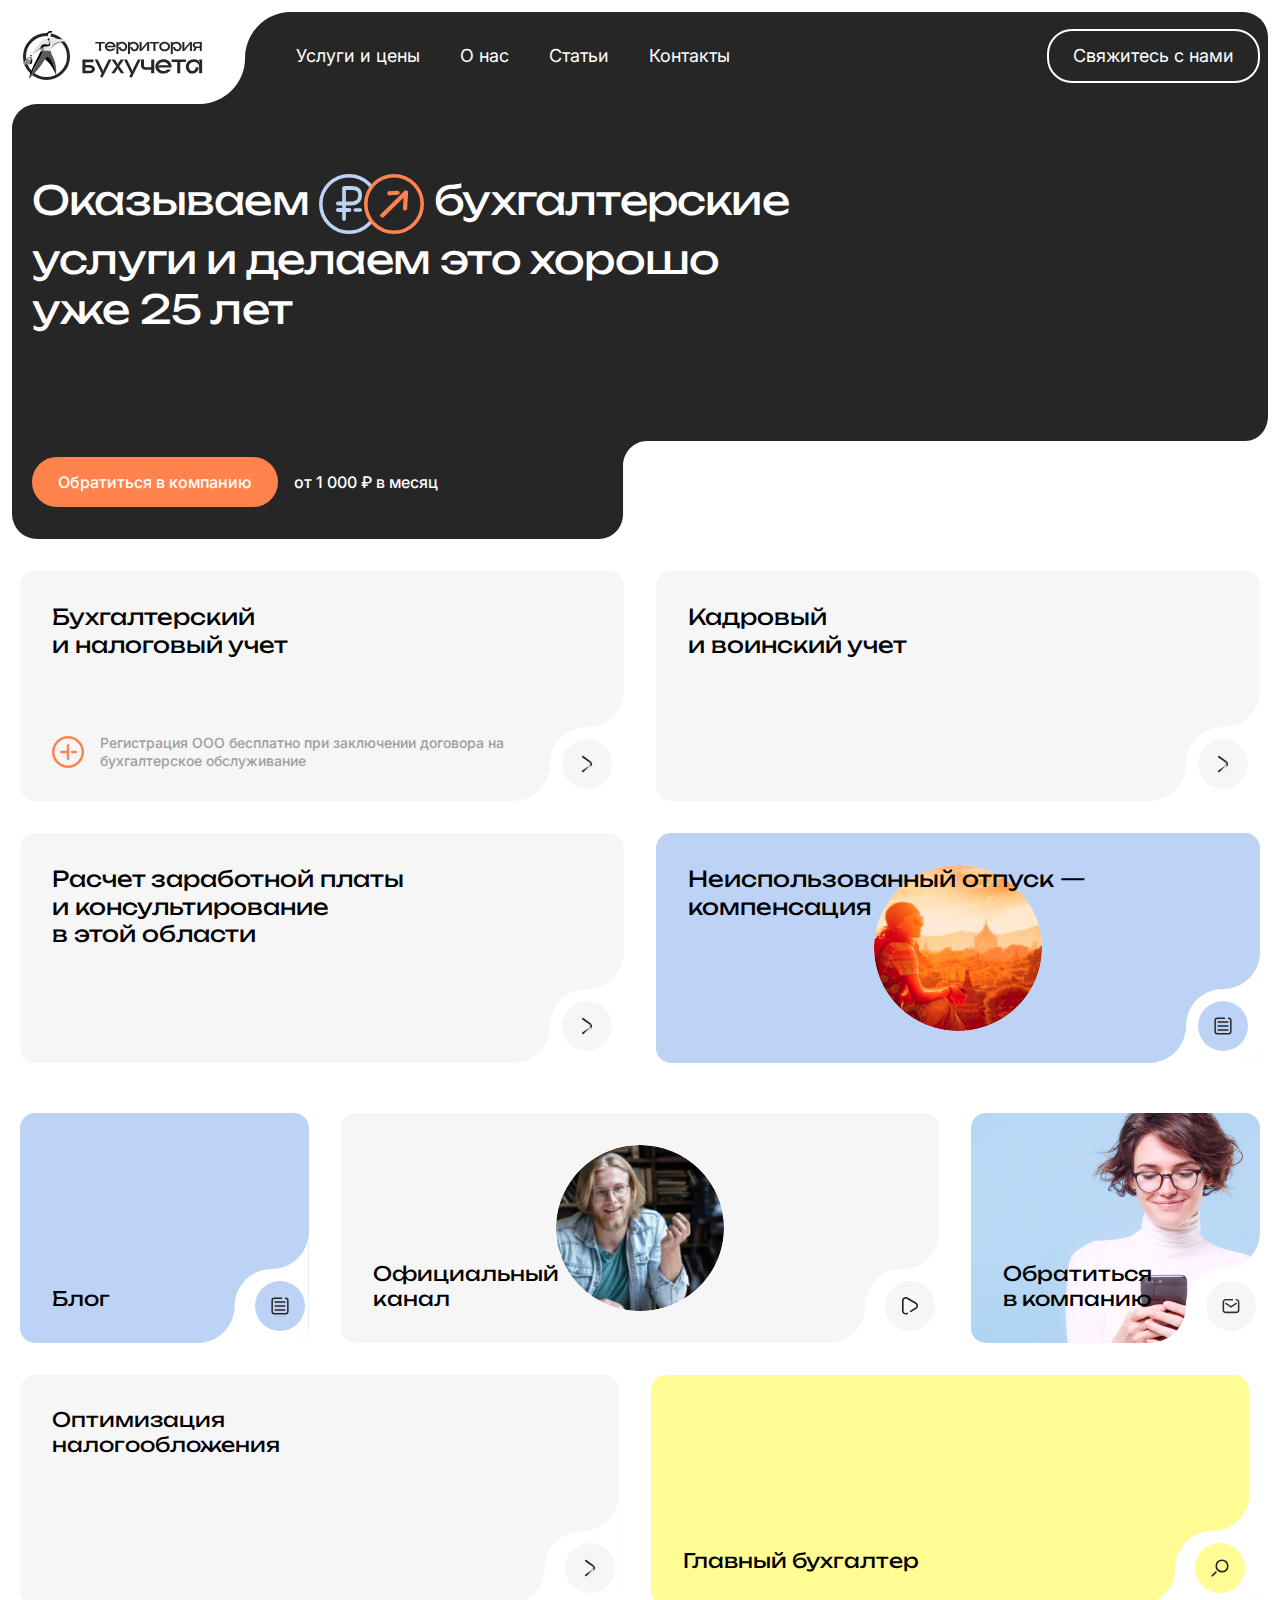
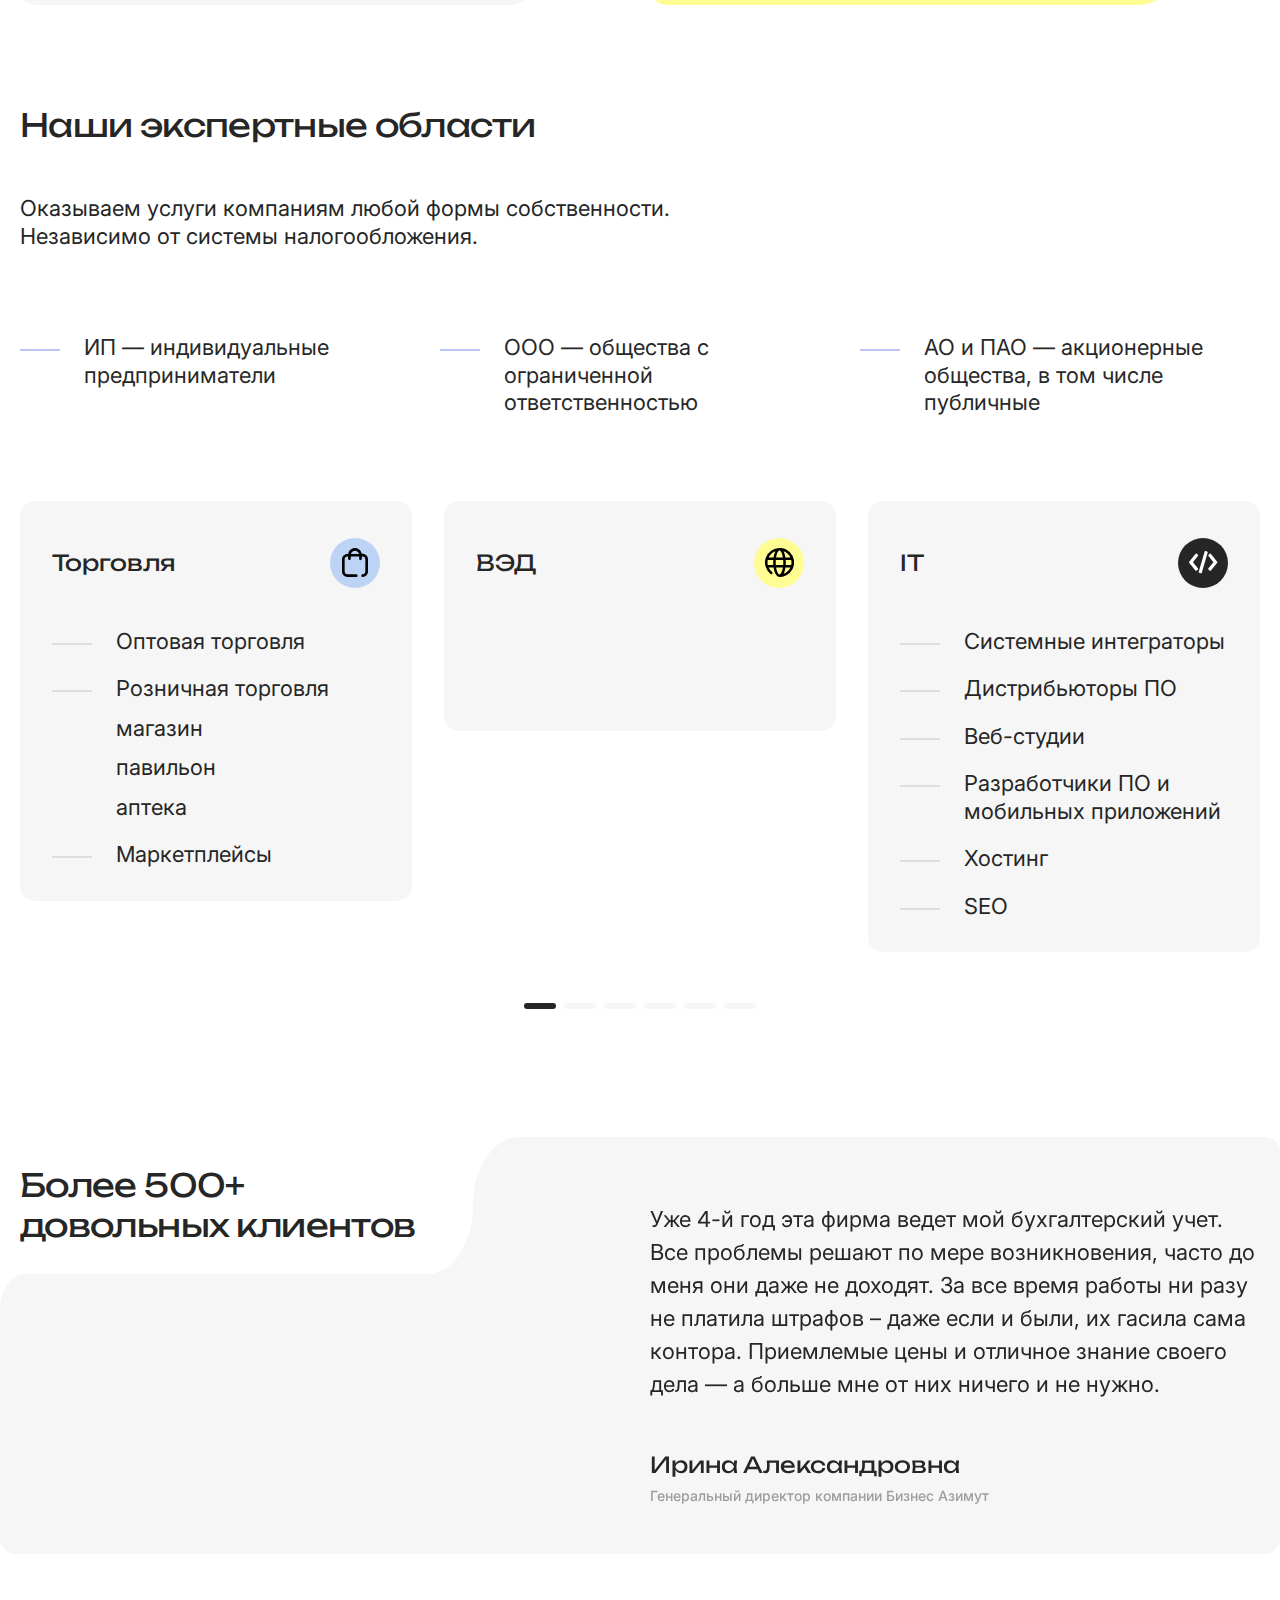
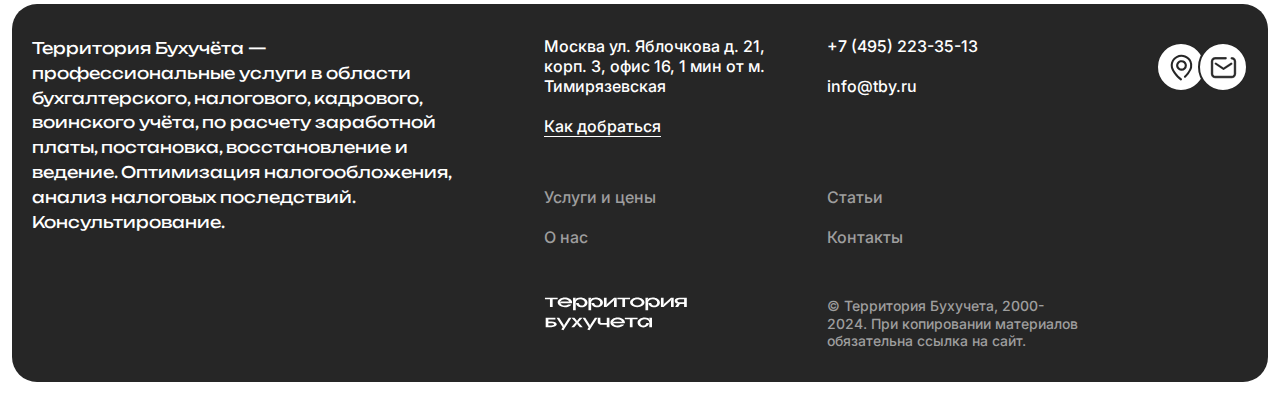
==== index.html @ a2b39e74 "upd: Update" ====
<!DOCTYPE html>
<html lang="ru">

<head>
	<meta charset="UTF-8">
	<meta http-equiv="X-UA-Compatible" content="IE=edge">
	<meta name="viewport" content="width=device-width, initial-scale=1.0">
	<title>Территория Бухучета - Главная</title>
	<meta property="og:title" content="Территория Бухучета - Главная">
	<meta property="og:description" content="Описание">
	<meta property="og:url" content="/">
	<meta property="og:site_name" content="Территория Бухучета - Главная">
	<!-- favicon -->
	<link rel="apple-touch-icon" sizes="180x180" href="img/favicon/apple-touch-icon.png">
	<link rel="icon" type="image/png" sizes="32x32" href="img/favicon/favicon-32x32.png">
	<link rel="icon" type="image/png" sizes="16x16" href="img/favicon/favicon-16x16.png">
	<link rel="manifest" href="img/favicon/site.webmanifest">
	<link rel="mask-icon" href="img/favicon/safari-pinned-tab.svg" color="#5bbad5">
	<meta name="msapplication-TileColor" content="#ffffff">
	<meta name="theme-color" content="#ffffff">
	<!-- styles -->
	<link rel="stylesheet" href="css/vendor.min.css">
	<link rel="stylesheet" href="css/app.min.css">
</head>

<body>
	<!-- wrapper -->
	<div class="wrapper">
		<!-- header -->
		<header class="header header--white" id="header">
			<div class="container">
				<div class="header__wrapper">
					<a href="index.html" class="header__logotype">
						<picture class="header__logotype-img">
							<source srcset="img/logotype.svg" media="(min-width: 1024px)">
							<img class="dark" src="img/logotype-text.svg" width="183" height="50" alt="Территория Бухучета">
							<img class="white" src="img/logotype-text-white.svg" width="183" height="50" alt="Территория Бухучета">
						</picture>
					</a>
					<nav class="nav header__nav">
						<ul class="nav__list">
							<li class="nav__item">
								<a href="#" class="nav__link">Услуги и цены</a>
							</li>
							<li class="nav__item">
								<a href="about.html" class="nav__link">О нас</a>
							</li>
							<li class="nav__item">
								<a href="#" class="nav__link">Статьи</a>
							</li>
							<li class="nav__item">
								<a href="#" class="nav__link">Контакты</a>
							</li>
						</ul>
					</nav>
					<a href="#" class="header__btn btn btn--md btn--dark-border">Свяжитесь с нами</a>
					<div class="c-icons c-icons--white header__icons">
						<ul class="c-icons__list">
							<li class="c-icons__item">
								<a href="#" class="c-icons__link">
									<svg class="c-icons__icon">
										<use xlink:href="img/sprite.svg#icon-pin"></use>
									</svg>
								</a>
							</li>
							<li class="c-icons__item">
								<a href="#" class="c-icons__link">
									<svg class="c-icons__icon">
										<use xlink:href="img/sprite.svg#icon-email"></use>
									</svg>
								</a>
							</li>
						</ul>
					</div>
				</div>
			</div>
		</header>
		<!-- end of header -->
		<!-- content -->
		<div class="wrapper__content">
			<!-- main -->
			<section class="main" id="main">
				<div class="main__wrap">
					<div class="container">
						<div class="main__body">
							<h1 class="main__heading">Оказываем <div class="c-text-icons"><img class="c-text-icons__icon" src="img/icon-rub.svg" alt="Icon"><img class="c-text-icons__icon" src="img/icon-arrow-right-top.svg" alt="Icon"></div> бухгалтерские услуги и делаем это хорошо уже 25&nbsp;лет</h1>
							<div class="main__bottom">
								<a href="#" class="main__btn btn">Обратиться в компанию</a>
								<span class="main__help">от 1 000 ₽ в месяц</span>
							</div>
						</div>
						<div class="main__before"></div>
						<div class="main__after"></div>
					</div>
				</div>
			</section>
			<!-- end of main -->
			<!-- services -->
			<div class="services" id="services">
				<div class="container">
					<div class="services__wrapper">
						<a href="#" class="services-card services__item">
							<div class="services-card__wrap">
								<div class="services-card__block">
									<span class="services-card__title">Бухгалтерский <br>и налоговый учет</span>
								</div>
								<div class="services-card__block">
									<div class="services-card__info">
										<svg>
											<use xlink:href="img/sprite.svg#icon-plus"></use>
										</svg>
										<span>Регистрация ООО бесплатно при заключении договора на бухгалтерское обслуживание</span>
									</div>
								</div>
								<div class="services-card__icon">
									<svg>
										<use xlink:href="img/sprite.svg#icon-arrow-more"></use>
									</svg>
								</div>
							</div>
						</a>
						<a href="#" class="services-card services__item">
							<div class="services-card__wrap">
								<div class="services-card__block">
									<span class="services-card__title">Кадровый <br>и воинский учет</span>
								</div>
								<div class="services-card__block"></div>
								<div class="services-card__icon">
									<svg>
										<use xlink:href="img/sprite.svg#icon-arrow-more"></use>
									</svg>
								</div>
							</div>
						</a>
						<a href="#" class="services-card services__item">
							<div class="services-card__wrap">
								<div class="services-card__block">
									<span class="services-card__title">Расчет заработной платы <br>и консультирование <br>в этой области</span>
								</div>
								<div class="services-card__block"></div>
								<div class="services-card__icon">
									<svg>
										<use xlink:href="img/sprite.svg#icon-arrow-more"></use>
									</svg>
								</div>
							</div>
						</a>
						<a href="#" class="services-card services-card--blue services__item">
							<div class="services-card__wrap">
								<div class="services-card__block">
									<span class="services-card__title">Неиспользованный отпуск — <br>компенсация</span>
								</div>
								<div class="services-card__block"></div>
								<picture class="services-card__img">
									<img src="img/services-01.jpg" alt="Image">
								</picture>
								<div class="services-card__icon">
									<svg>
										<use xlink:href="img/sprite.svg#icon-blog"></use>
									</svg>
								</div>
							</div>
						</a>
					</div>
				</div>
			</div>
			<!-- end of services -->
			<!-- information -->
			<div class="information" id="information">
				<div class="container">
					<div class="information__wrapper">
						<a href="#" class="information-card information-card--bottom information-card--blue information__item">
							<div class="information-card__wrap">
								<span class="information-card__title">Блог</span>
							</div>
							<div class="information-card__icon">
								<svg>
									<use xlink:href="img/sprite.svg#icon-blog"></use>
								</svg>
							</div>
						</a>
						<a href="#" class="information-card information-card--bottom information__item">
							<div class="information-card__wrap">
								<span class="information-card__title">Официальный <br>канал</span>
								<picture class="information-card__img">
									<img src="img/information-01.jpg" alt="Image">
								</picture>
							</div>
							<div class="information-card__icon">
								<svg>
									<use xlink:href="img/sprite.svg#icon-play"></use>
								</svg>
							</div>
						</a>
						<a href="#" class="information-card information-card--bottom information__item">
							<div class="information-card__wrap">
								<span class="information-card__title">Обратиться <br>в компанию</span>
								<picture class="information-card__bg">
									<img src="img/information-bg-01.jpg" alt="Image">
								</picture>
							</div>
							<div class="information-card__icon">
								<svg>
									<use xlink:href="img/sprite.svg#icon-email"></use>
								</svg>
							</div>
						</a>
						<a href="#" class="information-card information__item">
							<div class="information-card__wrap">
								<span class="information-card__title">Оптимизация <br>налогообложения</span>
							</div>
							<div class="information-card__icon">
								<svg>
									<use xlink:href="img/sprite.svg#icon-arrow-more"></use>
								</svg>
							</div>
						</a>
						<a href="#" class="information-card information-card--bottom information-card--yellow information__item">
							<div class="information-card__wrap">
								<span class="information-card__title">Главный бухгалтер</span>
							</div>
							<div class="information-card__icon">
								<svg>
									<use xlink:href="img/sprite.svg#icon-search"></use>
								</svg>
							</div>
						</a>
					</div>
				</div>
			</div>
			<!-- end of information -->
			<!-- expert areas -->
			<section class="expert-areas" id="expert-areas">
				<div class="container">
					<div class="expert-areas__top">
						<h2 class="expert-areas__heading">Наши экспертные области</h2>
						<p class="expert-areas__description">Оказываем услуги компаниям любой формы собственности. Независимо от системы налогообложения.</p>
					</div>
					<div class="expert-areas__wrapper">
						<article class="expert-areas__item">
							<p class="expert-areas__value">ИП — индивидуальные предприниматели</p>
						</article>
						<article class="expert-areas__item">
							<p class="expert-areas__value">ООО — общества с ограниченной ответственностью</p>
						</article>
						<article class="expert-areas__item">
							<p class="expert-areas__value">АО и ПАО — акционерные общества, в том числе публичные</p>
						</article>
					</div>
					<div class="expert-areas__slider">
						<div class="swiper">
							<div class="swiper-wrapper">
								<div class="swiper-slide">
									<article class="expert-areas-card expert-areas__slide">
										<div class="expert-areas-card__top">
											<h3 class="expert-areas-card__title">Торговля</h3>
											<picture class="expert-areas-card__icon" style="background: #BDD3F5;">
												<img src="img/expert-areas-01.svg" alt="Icon">
											</picture>
										</div>
										<ul class="expert-areas-card__list">
											<li class="expert-areas-card__list-item">Оптовая торговля</li>
											<li class="expert-areas-card__list-item">
												<p>Розничная торговля</p>
												<ul class="expert-areas-card__sublist">
													<li class="expert-areas-card__sublist-item">магазин</li>
													<li class="expert-areas-card__sublist-item">павильон</li>
													<li class="expert-areas-card__sublist-item">аптека</li>
												</ul>
											</li>
											<li class="expert-areas-card__list-item">Маркетплейсы</li>
										</ul>
									</article>
								</div>
								<div class="swiper-slide">
									<article class="expert-areas-card expert-areas__slide">
										<div class="expert-areas-card__top">
											<h3 class="expert-areas-card__title">ВЭД</h3>
											<picture class="expert-areas-card__icon" style="background: #FEFC93;">
												<img src="img/expert-areas-02.svg" alt="Icon">
											</picture>
										</div>
									</article>
								</div>
								<div class="swiper-slide">
									<article class="expert-areas-card expert-areas__slide">
										<div class="expert-areas-card__top">
											<h3 class="expert-areas-card__title">IT</h3>
											<picture class="expert-areas-card__icon" style="background: #262626;">
												<img src="img/expert-areas-03.svg" alt="Icon">
											</picture>
										</div>
										<ul class="expert-areas-card__list">
											<li class="expert-areas-card__list-item">Системные интеграторы</li>
											<li class="expert-areas-card__list-item">Дистрибьюторы ПО</li>
											<li class="expert-areas-card__list-item">Веб-студии</li>
											<li class="expert-areas-card__list-item">Разработчики ПО и мобильных приложений</li>
											<li class="expert-areas-card__list-item">Хостинг</li>
											<li class="expert-areas-card__list-item">SEO</li>
										</ul>
									</article>
								</div>
								<div class="swiper-slide">
									<article class="expert-areas-card expert-areas__slide">
										<div class="expert-areas-card__top">
											<h3 class="expert-areas-card__title">Торговля</h3>
											<picture class="expert-areas-card__icon" style="background: #BDD3F5;">
												<img src="img/expert-areas-01.svg" alt="Icon">
											</picture>
										</div>
										<ul class="expert-areas-card__list">
											<li class="expert-areas-card__list-item">Оптовая торговля</li>
											<li class="expert-areas-card__list-item">
												<p>Розничная торговля</p>
												<ul class="expert-areas-card__sublist">
													<li class="expert-areas-card__sublist-item">магазин</li>
													<li class="expert-areas-card__sublist-item">павильон</li>
													<li class="expert-areas-card__sublist-item">аптека</li>
												</ul>
											</li>
											<li class="expert-areas-card__list-item">Маркетплейсы</li>
										</ul>
									</article>
								</div>
								<div class="swiper-slide">
									<article class="expert-areas-card expert-areas__slide">
										<div class="expert-areas-card__top">
											<h3 class="expert-areas-card__title">ВЭД</h3>
											<picture class="expert-areas-card__icon" style="background: #FEFC93;">
												<img src="img/expert-areas-02.svg" alt="Icon">
											</picture>
										</div>
									</article>
								</div>
								<div class="swiper-slide">
									<article class="expert-areas-card expert-areas__slide">
										<div class="expert-areas-card__top">
											<h3 class="expert-areas-card__title">IT</h3>
											<picture class="expert-areas-card__icon" style="background: #262626;">
												<img src="img/expert-areas-03.svg" alt="Icon">
											</picture>
										</div>
										<ul class="expert-areas-card__list">
											<li class="expert-areas-card__list-item">Системные интеграторы</li>
											<li class="expert-areas-card__list-item">Дистрибьюторы ПО</li>
											<li class="expert-areas-card__list-item">Веб-студии</li>
											<li class="expert-areas-card__list-item">Разработчики ПО и мобильных приложений</li>
											<li class="expert-areas-card__list-item">Хостинг</li>
											<li class="expert-areas-card__list-item">SEO</li>
										</ul>
									</article>
								</div>
							</div>
							<div class="swiper-pagination"></div>
						</div>
					</div>
				</div>
			</section>
			<!-- end of expert areas -->
			<!-- reviews -->
			<section class="reviews" id="reviews">
				<div class="container">
					<div class="reviews__wrap">
						<div class="reviews__left">
							<h2 class="reviews__heading">Более 500+ <br>довольных клиентов</h2>
						</div>
						<div class="reviews__right">
							<div class="reviews__slider">
								<div class="swiper">
									<div class="swiper-wrapper">
										<div class="swiper-slide">
											<div class="reviews-card reviews__slide">
												<p class="reviews-card__description">Уже 4-й год эта фирма ведет мой бухгалтерский учет. Все проблемы решают по мере возникновения, часто до меня они даже не доходят. За все время работы ни разу не платила штрафов – даже если и были, их гасила сама контора. Приемлемые цены и отличное знание своего дела — а больше мне от них ничего и не нужно. </p>
												<div class="reviews-card__bottom">
													<h3 class="reviews-card__title">Ирина Александровна</h3>
													<span class="reviews-card__help">Генеральный директор компании Бизнес Азимут</span>
												</div>
											</div>
										</div>
									</div>
								</div>
							</div>
						</div>
					</div>
					<div class="reviews__before"></div>
				</div>
			</section>
			<!-- end of reviews -->
		</div>
		<!-- end of content -->
		<!-- footer -->
		<footer class="footer " id="footer">
			<div class="container">
				<div class="footer__wrapper">
					<div class="footer__left">
						<h3 class="footer__title">Территория Бухучëта —профессиональные услуги в области бухгалтерского, налогового, кадрового, воинского учëта, по расчету заработной платы, постановка, восстановление и ведение. Оптимизация налогообложения, анализ налоговых последствий. Консультирование.</h3>
					</div>
					<div class="footer__right">
						<div class="footer__inner">
							<div class="footer__block">
								<address class="footer__address">Москва ул. Яблочкова д. 21, корп. 3, офис 16, 1 мин от м. Тимирязевская</address>
								<a href="#" class="footer__link footer__link--underline">Как добраться</a>
							</div>
							<div class="footer__block">
								<a href="tel:+74952233513" class="footer__link">+7 (495) 223-35-13</a>
								<a href="mailto:info@tby.ru" class="footer__link">info@tby.ru</a>
							</div>
							<div class="footer__block">
								<div class="c-icons footer__icons">
									<ul class="c-icons__list">
										<li class="c-icons__item">
											<a href="#" class="c-icons__link">
												<svg class="c-icons__icon">
													<use xlink:href="img/sprite.svg#icon-pin"></use>
												</svg>
											</a>
										</li>
										<li class="c-icons__item">
											<a href="#" class="c-icons__link">
												<svg class="c-icons__icon">
													<use xlink:href="img/sprite.svg#icon-email"></use>
												</svg>
											</a>
										</li>
									</ul>
								</div>
							</div>
						</div>
						<div class="footer__inner footer__inner--nowrap">
							<div class="footer__block">
								<ul class="footer__list">
									<li class="footer__list-item">
										<a href="#" class="footer__list-link">Услуги и цены</a>
									</li>
									<li class="footer__list-item">
										<a href="#" class="footer__list-link">О нас</a>
									</li>
								</ul>
							</div>
							<div class="footer__block">
								<ul class="footer__list">
									<li class="footer__list-item">
										<a href="#" class="footer__list-link">Статьи</a>
									</li>
									<li class="footer__list-item">
										<a href="#" class="footer__list-link">Контакты</a>
									</li>
								</ul>
							</div>
						</div>
						<div class="footer__inner">
							<div class="footer__block">
								<a href="index.html" class="footer__logotyp">
									<img src="img/logotype-text-white.svg" width="143" height="34" alt="Территория Бухучëта">
								</a>
							</div>
							<div class="footer__block">
								<p class="footer__copyright">© Территория Бухучета, 2000-2024. При копировании материалов обязательна ссылка на сайт.</p>
							</div>
						</div>
					</div>
				</div>
			</div>
		</footer>
		<!-- end of footer -->
	</div>
	<!-- end of wrapper -->
	<!-- decor -->
	<svg class="svg-clipped">
		<clipPath id="main-before-left" clipPathUnits="objectBoundingBox">
			<path d="M0,0 H1 V0.786 C0.998,0.786,0.996,0.786,0.994,0.786 H0.154 C0.069,0.786,0,0.882,0,1 V0" fill="white" />
		</clipPath>
		<clipPath id="main-before-right" clipPathUnits="objectBoundingBox">
			<path d="M0,0 H1 C0.721,0,0.495,0.224,0.495,0.5 C0.495,0.773,0.274,0.994,0,1 V0" fill="white" />
		</clipPath>
		<clipPath id="main-after-left" clipPathUnits="objectBoundingBox">
			<path d="M1,1 H0 C0.266,1,0.481,0.886,0.481,0.745 V0.255 C0.481,0.114,0.696,0,0.962,0 H1 V1" fill="white" />
		</clipPath>
		<clipPath id="main-after-right" clipPathUnits="objectBoundingBox">
			<path d="M1,1 H0 V0.203 H0.964 C0.984,0.203,1,0.112,1,0 V1" fill="white" />
		</clipPath>
		<clipPath id="services-card" clipPathUnits="objectBoundingBox">
			<path d="M0,1 V1 H1 V0 H1 C0.995,0.182,0.846,0.327,0.664,0.327 C0.478,0.327,0.327,0.478,0.327,0.664 C0.327,0.846,0.182,0.995,0,1" fill="white" />
		</clipPath>
		<clipPath id="information-card" clipPathUnits="objectBoundingBox">
			<path d="M0,1 C0.182,0.995,0.327,0.846,0.327,0.664 C0.327,0.478,0.478,0.327,0.664,0.327 C0.846,0.327,0.995,0.182,1,0 H1 V1 H0 V1" fill="white" />
		</clipPath>
		<clipPath id="content-author-before" clipPathUnits="objectBoundingBox">
			<path d="M0,1 C0.265,1,0.479,0.776,0.479,0.5 C0.479,0.224,0.694,0,0.958,0 H1 V1 H0" fill="white" />
		</clipPath>
		<clipPath id="content-author-after" clipPathUnits="objectBoundingBox">
			<path d="M0,0.352 V1 H1 V0 C1,0.194,0.859,0.352,0.686,0.352 H0" fill="white" />
		</clipPath>
		<clipPath id="reviews-before" clipPathUnits="objectBoundingBox">
			<path d="M1,0 H0 V1 C0,0.942,0.013,0.895,0.028,0.895 H0.813 C0.865,0.895,0.907,0.739,0.907,0.545 V0.35 C0.907,0.159,0.949,0.004,1,0 V0" fill="white" />
		</clipPath>
	</svg>
	<!-- end of decor -->
	<!-- scripts -->
	<script src="js/vendor.min.js"></script>
	<script src="js/app.min.js"></script>
</body>

</html>
---- css/app.min.css ----
body{position:relative;overflow-x:hidden;font-family:"Inter",sans-serif;font-size:16px;line-height:1.25;color:#262626}ul,ol,li{display:block;padding:0;margin:0;list-style:none}h1,h2,h3,h4,h5,h6{margin:0;font-family:"Unbounded",sans-serif;font-weight:normal;line-height:1.25}p{margin:0}a{display:inline-block;color:#000;text-decoration:none;-webkit-transition:all .25s ease-in-out;transition:all .25s ease-in-out}a:hover{text-decoration:none;color:#000}a:active{color:#000}input[type=number]{-moz-appearance:textfield}input[type=number]::-webkit-outer-spin-button,input[type=number]::-webkit-inner-spin-button{display:none;-webkit-appearance:none;appearance:none;margin:0}picture{display:block}img{max-width:100%}svg{-webkit-transition:all .25s ease-in-out;transition:all .25s ease-in-out}.container{margin:0 auto;padding:0 20px;max-width:1380px;width:100%}@media screen and (max-width: 767px){.container{padding:0 12px}}.btn{display:block;padding:15px 24px;width:-webkit-fit-content;width:-moz-fit-content;width:fit-content;font-size:16px;font-weight:500;line-height:1;text-align:center;color:#fff;background:#ff834d;border:2px solid #ff834d;border-radius:25px;-webkit-transition:all .25s ease-in-out;transition:all .25s ease-in-out}.btn:focus{outline:none}.btn:hover{color:#fff}.btn--md{padding:16px 24px;font-size:18px;font-weight:normal}.btn--dark{color:#fff;background:#262626;border-color:#262626}.btn--dark-border{color:#262626;background:rgba(0,0,0,0);border-color:#262626}.btn--dark-border:hover{color:#262626}@media screen and (hover: hover){.btn--dark-border:hover{color:#fff;border-color:#fff}}@media screen and (max-width: 767px){.btn{padding:7.5px 16px;font-size:14px;font-weight:normal}}.c-icons--white .c-icons__link{background:#262626;border-color:#fff}.c-icons--white .c-icons__icon{color:#fff}.c-icons--blue .c-icons__link{background:#bdd3f5}.c-icons__list{display:-webkit-box;display:-ms-flexbox;display:flex}.c-icons__item+.c-icons__item{margin-left:-8px}.c-icons__link{display:-webkit-box;display:-ms-flexbox;display:flex;-webkit-box-align:center;-ms-flex-align:center;align-items:center;-webkit-box-pack:center;-ms-flex-pack:center;justify-content:center;min-width:50px;width:50px;height:50px;background:#fff;border:2px solid #262626;border-radius:50%}.c-icons__icon{min-width:27px;width:27px;height:27px;color:#262626}.c-text-icons{display:-webkit-inline-box;display:-ms-inline-flexbox;display:inline-flex;vertical-align:middle}.c-text-icons__icon+.c-text-icons__icon{margin-left:-15px}@media screen and (max-width: 767px){.c-text-icons__icon+.c-text-icons__icon{margin-left:-4px}}.c-text-icons__icon{display:block;overflow:hidden;min-width:60px;width:60px;height:60px}.c-text-icons__icon img{display:block;width:100%;height:100%;-o-object-fit:cover;object-fit:cover}@media screen and (max-width: 767px){.c-text-icons__icon{min-width:30px;width:30px;height:30px}}.header{position:absolute;top:29px;right:0;left:0;z-index:200;display:block}.header--white .header__logotype .dark{display:none}.header--white .header__logotype .white{display:block}.header--white .header__btn{color:#fff;border-color:#fff}.header--white .header__btn:hover{color:#fff}.header--white .nav__link{color:#fff}.header--white .nav__link:hover{color:#fff}@media screen and (hover: hover){.header--white .nav__link:hover{color:#ff834d}}@media screen and (max-width: 1023px){.header{top:24px}}.header__wrapper{position:relative;z-index:1;display:-webkit-box;display:-ms-flexbox;display:flex;-webkit-box-align:center;-ms-flex-align:center;align-items:center;-webkit-box-pack:justify;-ms-flex-pack:justify;justify-content:space-between}@media screen and (max-width: 1023px){.header__wrapper{padding:0 12px}}.header__logotype{display:block;margin-right:30px;overflow:hidden;min-width:183px;width:183px;height:50px}.header__logotype picture{display:block;width:100%;height:100%}.header__logotype img{display:block;width:100%;height:100%;-o-object-fit:contain;object-fit:contain;-o-object-position:left center;object-position:left center}@media screen and (min-width: 1024px)and (max-width: 1199px){.header__logotype{min-width:163px;width:163px;height:54px}}@media screen and (max-width: 1023px){.header__logotype{min-width:143px;width:143px;height:34px}.header__logotype .white{display:none}}.header__nav{margin-right:auto;padding-left:63px}@media screen and (min-width: 1024px)and (max-width: 1199px){.header__nav{padding-left:33px}}@media screen and (max-width: 1023px){.header__nav{display:none}}.header__btn{margin-left:12px}@media screen and (max-width: 1023px){.header__btn{display:none}}@media screen and (min-width: 1024px){.header__icons{display:none}}.nav__list{display:-webkit-box;display:-ms-flexbox;display:flex;-webkit-box-align:center;-ms-flex-align:center;align-items:center;width:-webkit-fit-content;width:-moz-fit-content;width:fit-content}.nav__item+.nav__item{margin-left:40px}.nav__link{display:block;width:-webkit-fit-content;width:-moz-fit-content;width:fit-content;font-size:18px;font-weight:normal}@media screen and (hover: hover){.nav__link:hover{color:#fff}}.footer{position:relative;z-index:1;margin:50px 12px 12px;padding:32px 0;color:#fff}.footer::before{content:"";position:absolute;top:0;right:0;bottom:0;left:0;z-index:-1;display:block;width:100%;height:100%;background:#262626;border-radius:25px}.footer--indent-lg{margin-top:100px}@media screen and (max-width: 1023px){.footer::before{border-radius:15px}}@media screen and (min-width: 768px)and (max-width: 1023px){.footer{padding:20px 0}}@media screen and (max-width: 767px){.footer{margin-top:12px;padding:12px 0}.footer--indent-lg{margin-top:24px}}.footer__wrapper{display:-webkit-box;display:-ms-flexbox;display:flex;-webkit-box-pack:justify;-ms-flex-pack:justify;justify-content:space-between}.footer__left{max-width:424px;width:100%}@media screen and (min-width: 1024px)and (max-width: 1199px){.footer__left{max-width:364px}}@media screen and (max-width: 1023px){.footer__left{display:none}}.footer__right{display:-webkit-box;display:-ms-flexbox;display:flex;-webkit-box-orient:vertical;-webkit-box-direction:normal;-ms-flex-direction:column;flex-direction:column;-webkit-box-pack:justify;-ms-flex-pack:justify;justify-content:space-between;padding-left:88px;max-width:calc(100% - 424px);width:100%}@media screen and (min-width: 1024px)and (max-width: 1199px){.footer__right{padding-left:40px;max-width:calc(100% - 364px)}}@media screen and (max-width: 1023px){.footer__right{padding:0;max-width:none}}.footer__title{font-family:"Unbounded",sans-serif;font-size:16px;font-weight:normal;line-height:1.55}.footer__inner{display:-webkit-box;display:-ms-flexbox;display:flex}@media screen and (max-width: 1023px){.footer__inner:not(.footer__inner--nowrap){-webkit-box-orient:vertical;-webkit-box-direction:normal;-ms-flex-direction:column;flex-direction:column}.footer__inner:not(.footer__inner--nowrap) .footer__block{width:100%}.footer__inner:not(.footer__inner--nowrap) .footer__block:nth-child(n+2){margin-top:24px}.footer__inner--nowrap .footer__block{width:calc(50% - 10px)}.footer__inner--nowrap .footer__block:nth-child(2n){margin-left:20px}.footer__inner--nowrap .footer__block:nth-child(n+3){margin-top:12px}}.footer__inner+.footer__inner{margin-top:50px}@media screen and (max-width: 1023px){.footer__inner+.footer__inner{margin-top:24px}.footer__inner+.footer__inner:last-child{margin-top:34px}}@media screen and (min-width: 1400px){.footer__block:first-child{max-width:352px;width:100%}.footer__block:nth-child(2){margin-left:51px;max-width:266px;width:100%}.footer__block:nth-child(2)+.footer__block:last-child{margin-left:auto}}@media screen and (min-width: 1200px)and (max-width: 1399px){.footer__block:first-child{max-width:252px;width:100%}.footer__block:nth-child(2){margin-left:31px;max-width:252px;width:100%}.footer__block:nth-child(2)+.footer__block:last-child{margin-left:auto}}@media screen and (min-width: 1024px)and (max-width: 1199px){.footer__block:first-child{max-width:212px;width:100%}.footer__block:nth-child(2){margin-left:21px;max-width:212px;width:100%}.footer__block:nth-child(2)+.footer__block:last-child{margin-left:auto}}@media screen and (max-width: 1023px){.footer__block:nth-child(2)+.footer__block:last-child{display:none}}.footer__logotype{display:block;overflow:hidden;min-width:143px;width:143px;height:34px}.footer__logotype img{display:block;width:100%;height:100%;-o-object-fit:contain;object-fit:contain}.footer__address{display:block;margin:0;width:-webkit-fit-content;width:-moz-fit-content;width:fit-content;font-size:16px;font-weight:500;color:#fff}@media screen and (max-width: 767px){.footer__address{font-size:12px}}.footer__address+.footer__link,.footer__link+.footer__link{margin-top:20px}@media screen and (max-width: 1023px){.footer__address+.footer__link,.footer__link+.footer__link{margin-top:12px}}.footer__link{display:block;width:-webkit-fit-content;width:-moz-fit-content;width:fit-content;font-size:16px;font-weight:500;color:#fff}.footer__link:hover{color:#fff}.footer__link--underline{border-bottom:1px solid #fff}@media screen and (hover: hover){.footer__link:hover{color:#ff834d;border-color:#ff834d}}@media screen and (max-width: 767px){.footer__link{font-size:12px}}.footer__icons{margin-top:6px}.footer__list-item+.footer__list-item{margin-top:20px}@media screen and (max-width: 767px){.footer__list-item+.footer__list-item{margin-top:12px}}.footer__list-link{display:block;width:-webkit-fit-content;width:-moz-fit-content;width:fit-content;font-size:16px;font-weight:500;color:#9e9e9e}.footer__list-link:hover{color:#9e9e9e}@media screen and (hover: hover){.footer__list-link:hover{color:#ff834d}}@media screen and (max-width: 767px){.footer__list-link{font-size:12px}}.footer__copyright{display:block;width:-webkit-fit-content;width:-moz-fit-content;width:fit-content;font-size:14px;font-weight:500;color:#9e9e9e}@media screen and (max-width: 767px){.footer__copyright{max-width:266px;font-size:12px}}.scroll-disabled{overflow:hidden}.wrapper{display:-webkit-box;display:-ms-flexbox;display:flex;-webkit-box-orient:vertical;-webkit-box-direction:normal;-ms-flex-direction:column;flex-direction:column;min-height:100vh}.wrapper__content{-webkit-box-flex:1;-ms-flex:1 1 100%;flex:1 1 100%}.section-inner{margin-top:25px;padding-top:25px}@media screen and (max-width: 767px){.section-inner{margin-top:12px;padding-top:12px}}@media screen and (min-width: 768px){.section-inner__content>*:not(.wide){padding:0 32px;max-width:947px}}@media screen and (max-width: 767px){.section-inner__content{padding:0 12px}}.content{font-size:22px;font-weight:normal;line-height:1.6}@media screen and (max-width: 767px){.content{font-size:16px}}.content>*:not(:last-child){margin-bottom:50px}@media screen and (max-width: 767px){.content>*:not(:last-child){margin-bottom:24px}}.content h1:not([class]),.content h2:not([class]),.content h3:not([class]),.content h4:not([class]),.content h5:not([class]),.content h6:not([class]){font-family:"Unbounded",sans-serif;font-weight:normal}.content h1:not([class]){font-size:40px;line-height:1.375}@media screen and (max-width: 767px){.content h1:not([class]){font-size:20px;letter-spacing:-0.02em}}.content h2:not([class]){font-size:32px;line-height:1.5625;letter-spacing:-0.02em}@media screen and (max-width: 767px){.content h2:not([class]){font-size:19px;line-height:1.3157894737}}.content h3:not([class]){font-size:28px;line-height:1.7857142857;letter-spacing:-0.02em}@media screen and (max-width: 767px){.content h3:not([class]){font-size:19px;line-height:1.3157894737}}.content h4:not([class]){font-size:22px;line-height:1.8181818182}@media screen and (max-width: 767px){.content h4:not([class]){font-size:16px;line-height:1.5}}.content h5:not([class]){font-size:20px;line-height:1.5}@media screen and (max-width: 767px){.content h5:not([class]){font-size:16px}}.content h6:not([class]){font-size:18px;line-height:1.5}@media screen and (max-width: 767px){.content h6:not([class]){font-size:15px}}.content ul:not([class]) li{position:relative;z-index:1;display:block;margin:0;padding-left:56px;font-size:22px;font-weight:normal;line-height:1.6}.content ul:not([class]) li::before{content:"";position:absolute;top:18px;left:0;z-index:1;display:block;width:40px;height:2px;background:#bdd3f5}@media screen and (max-width: 767px){.content ul:not([class]) li{padding-left:40px;font-size:16px}.content ul:not([class]) li::before{top:11px;width:28px}}.content ul:not([class]) li+li{margin-top:46px}@media screen and (max-width: 767px){.content ul:not([class]) li+li{margin-top:24px}}.content ol:not([class]){counter-reset:num-list}.content ol:not([class]) li{position:relative;z-index:1;display:block;margin:0;padding-left:56px;font-size:22px;font-weight:normal;line-height:1.6}.content ol:not([class]) li::before{content:"";counter-increment:num-list;content:counter(num-list);position:absolute;top:0;left:0;z-index:1;display:-webkit-box;display:-ms-flexbox;display:flex;-webkit-box-align:center;-ms-flex-align:center;align-items:center;-webkit-box-pack:center;-ms-flex-pack:center;justify-content:center;width:32px;height:32px;font-size:16px;font-weight:normal;line-height:1.6;text-align:center;border:3px solid #bdd3f5;border-radius:50%}@media screen and (max-width: 767px){.content ol:not([class]) li{padding-left:40px;font-size:16px}.content ol:not([class]) li::before{width:25px;height:25px;font-size:14px;border:2px solid #bdd3f5}}.content ol:not([class]) li+li{margin-top:46px}@media screen and (max-width: 767px){.content ol:not([class]) li+li{margin-top:24px}}.content b,.content strong{font-weight:600}.content picture{display:block;overflow:hidden;width:100%;border-radius:25px}.content-slider__slider-wrapper{overflow-x:clip;margin:0 calc(50% - 50vw)}.content-slider__slider-wrapper .swiper{overflow:visible;margin:0 auto;padding:0 20px;max-width:1380px;width:100%}@media screen and (max-width: 767px){.content-slider__slider-wrapper .swiper{padding:0 24px}}.content-slider__slider-wrapper .swiper-slide{width:-webkit-fit-content;width:-moz-fit-content;width:fit-content;height:auto}.content-slider__slide{display:block;overflow:hidden;min-width:654px;width:654px;height:466px;border-radius:25px}.content-slider__slide img{display:block;width:100%;height:100%;-o-object-fit:cover;object-fit:cover}@media screen and (max-width: 767px){.content-slider__slide{min-width:293px;width:293px;height:200px;border-radius:15px}}.content-author__wrapper{position:relative;z-index:1;display:-webkit-box;display:-ms-flexbox;display:flex;-webkit-box-align:end;-ms-flex-align:end;align-items:flex-end}.content-author__img{position:relative;z-index:1;display:block;overflow:hidden;max-width:884px;min-width:884px;width:100%;height:414px;border-radius:15px}.content-author__img img{display:block;width:100%;height:100%;-o-object-fit:cover;object-fit:cover}@media screen and (min-width: 1024px)and (max-width: 1199px){.content-author__img{max-width:700px;min-width:700px;height:328px}}@media screen and (min-width: 1024px){.content-author__img::after{content:"";position:absolute;right:-1px;bottom:-1px;z-index:1;display:block;width:139px;height:139px;background:#fff;-webkit-clip-path:url(#information-card);clip-path:url(#information-card)}}@media screen and (max-width: 1023px){.content-author__img{max-width:none;min-width:auto;height:300px}.content-author__img::before{content:"";position:absolute;bottom:-1px;z-index:1;display:block;width:96px;height:92px;background:#fff;-webkit-clip-path:url(#content-author-before);clip-path:url(#content-author-before)}.content-author__img::after{content:"";position:absolute;right:-1px;bottom:-1px;z-index:1;display:block;width:159px;height:142px;background:#fff;-webkit-clip-path:url(#content-author-after);clip-path:url(#content-author-after)}}@media screen and (min-width: 768px)and (max-width: 1023px){.content-author__img::before{left:334px}}@media screen and (max-width: 767px){.content-author__img::before{left:60px}}@media screen and (max-width: 359px){.content-author__img::after{width:109px}}.content-author__body{position:relative;z-index:10;margin-left:-67px;max-width:calc(100% - 817px);width:100%}@media screen and (min-width: 1024px)and (max-width: 1199px){.content-author__body{max-width:calc(100% - 700px)}}@media screen and (max-width: 1023px){.content-author__body{position:absolute;right:0;bottom:0;margin-left:0;padding-bottom:12px}.content-author__body::before{content:"";position:absolute;right:0;bottom:-1px;z-index:-1;display:block;height:92px;background:#fff}}@media screen and (min-width: 768px)and (max-width: 1023px){.content-author__body{max-width:calc(100% - 429px)}.content-author__body::before{width:100%}}@media screen and (max-width: 767px){.content-author__body{max-width:calc(100% - 129px)}.content-author__body::before{width:calc(100% - 26px)}}.content-author__title{display:block;overflow:hidden;max-width:100%;width:-webkit-fit-content;width:-moz-fit-content;width:fit-content;font-family:"Unbounded",sans-serif;font-size:22px;font-weight:normal;white-space:nowrap;text-overflow:ellipsis}@media screen and (max-width: 767px){.content-author__title{font-size:16px}}.content-author__help{display:-webkit-box;-webkit-line-clamp:2;-webkit-box-orient:vertical;overflow:hidden;margin-top:8px;max-width:294px;width:-webkit-fit-content;width:-moz-fit-content;width:fit-content;font-size:14px;font-weight:500;line-height:1.2142857143;text-overflow:ellipsis;color:#9e9e9e}@media screen and (max-width: 767px){.content-author__help{font-size:12px;line-height:1.25}}.main{position:relative;z-index:1;margin:12px 12px 0}.main--blue .main__wrap{color:#262626;background:#bdd3f5}@media screen and (min-width: 768px)and (max-width: 1023px){.main{margin:12px 20px 0}}.main__wrap{position:relative;z-index:1;color:#fff;background:#262626;border-radius:25px}@media screen and (max-width: 1023px){.main__wrap{border-radius:15px}}@media screen and (min-width: 1380px){.main__before{width:calc((100vw - 1340px)/2 + 259px - 90px)}}@media screen and (min-width: 1200px)and (max-width: 1379px){.main__before{width:189px}}@media screen and (min-width: 1024px)and (max-width: 1199px){.main__before{width:163px}}@media screen and (min-width: 1024px){.main__before{position:absolute;top:0;left:0;z-index:-1;height:92px;background:#fff}.main__before::before{content:"";position:absolute;top:0;left:0;z-index:1;display:block;width:162px;height:117px;background:#fff;-webkit-clip-path:url(#main-before-left);clip-path:url(#main-before-left)}.main__before::after{content:"";position:absolute;top:0;right:1px;z-index:1;-webkit-transform:translate(100%, 0);-ms-transform:translate(100%, 0);transform:translate(100%, 0);display:block;width:91px;height:92px;background:#fff;-webkit-clip-path:url(#main-before-right);clip-path:url(#main-before-right)}}@media screen and (max-width: 1023px){.main__before{display:none}}@media screen and (min-width: 1200px){.main__after{width:calc((100vw - 1340px)/2 + 670px + 30px - 50px)}}@media screen and (min-width: 1024px)and (max-width: 1199px){.main__after{width:calc((100vw - 1340px)/2 + 670px + 23px - 50px)}}@media screen and (min-width: 1024px){.main__after{position:absolute;right:0;bottom:0;z-index:-1;height:123px}.main__after::before{content:"";position:absolute;left:1px;bottom:0;z-index:1;-webkit-transform:translate(-100%, 0);-ms-transform:translate(-100%, 0);transform:translate(-100%, 0);display:block;width:50px;height:98px;background:#fff;-webkit-clip-path:url(#main-after-left);clip-path:url(#main-after-left)}.main__after::after{content:"";position:absolute;right:0;bottom:0;z-index:1;display:block;width:100%;height:123px;background:#fff;-webkit-clip-path:url(#main-after-right);clip-path:url(#main-after-right)}}@media screen and (max-width: 1023px){.main__after{display:none}}.main__body{display:-webkit-box;display:-ms-flexbox;display:flex;-webkit-box-orient:vertical;-webkit-box-direction:normal;-ms-flex-direction:column;flex-direction:column;padding:162px 0 32px;max-width:759px;min-height:527px;width:100%}@media screen and (min-width: 768px)and (max-width: 1023px){.main__body{padding:127px 0 20px;min-height:400px}}@media screen and (max-width: 767px){.main__body{padding:117px 0 20px;min-height:260px}}.main__heading{font-family:"Unbounded",sans-serif;font-size:40px;font-weight:normal;letter-spacing:-0.02em}@media screen and (max-width: 767px){.main__heading{font-size:20px}}.main__bottom{display:-webkit-box;display:-ms-flexbox;display:flex;-webkit-box-align:center;-ms-flex-align:center;align-items:center;margin-top:auto;padding-top:50px;width:-webkit-fit-content;width:-moz-fit-content;width:fit-content}.main__btn+.main__help{margin-left:16px}.main__help{display:block;width:-webkit-fit-content;width:-moz-fit-content;width:fit-content;font-size:16px;font-weight:500}@media screen and (max-width: 767px){.main__help{display:none}}.main__img{position:absolute;right:-130px;bottom:-36px;z-index:10;display:block;overflow:hidden;min-width:330px;width:330px;height:330px;border-radius:50%}.main__img img{display:block;width:100%;height:100%;-o-object-fit:cover;object-fit:cover}@media screen and (max-width: 1199px){.main__img{display:none}}.main__additional{display:-webkit-box;display:-ms-flexbox;display:flex;max-width:1340px;width:100%}@media screen and (min-width: 1024px){.main__additional{position:absolute;bottom:0;left:50%;z-index:1;-webkit-transform:translate(-50%, 0);-ms-transform:translate(-50%, 0);transform:translate(-50%, 0);-webkit-box-pack:end;-ms-flex-pack:end;justify-content:flex-end}}@media screen and (max-width: 1023px){.main__additional{margin-top:12px}}@media screen and (min-width: 1200px){.main__services{width:calc(50% - 16px)}}@media screen and (min-width: 1024px)and (max-width: 1199px){.main__services{width:calc(50% - 10px)}}@media screen and (max-width: 1023px){.main__services{width:100%}}.services{margin-top:16px;padding-top:16px}.services--indent-lg{margin-top:50px;padding-top:50px}@media screen and (max-width: 767px){.services{margin-top:0;padding-top:12px}.services--indent-lg{margin-top:12px;padding-top:12px}}.services__wrapper{display:-webkit-box;display:-ms-flexbox;display:flex;-ms-flex-wrap:wrap;flex-wrap:wrap}@media screen and (min-width: 1200px){.services__item{width:calc(50% - 16px)}.services__item:nth-child(2n){margin-left:32px}.services__item:nth-child(n+3){margin-top:32px}}@media screen and (min-width: 1024px)and (max-width: 1199px){.services__item{width:calc(50% - 10px)}.services__item:nth-child(2n){margin-left:20px}.services__item:nth-child(n+3){margin-top:20px}}@media screen and (min-width: 768px)and (max-width: 1023px){.services__item{width:100%}.services__item:nth-child(n+2){margin-top:20px}}@media screen and (max-width: 767px){.services__item{width:100%}.services__item:nth-child(n+2){margin-top:12px}}.services-card--blue .services-card__wrap{background:#bdd3f5}.services-card--blue .services-card__icon{background:#bdd3f5}.services-card--dark .services-card__wrap{color:#fff;background:#262626}.services-card--dark .services-card__icon{background:#262626}.services-card--dark .services-card__icon>svg{color:#fff}.services-card__wrap{position:relative;z-index:1;display:-webkit-box;display:-ms-flexbox;display:flex;-webkit-box-orient:vertical;-webkit-box-direction:normal;-ms-flex-direction:column;flex-direction:column;-webkit-box-pack:justify;-ms-flex-pack:justify;justify-content:space-between;overflow:hidden;padding:32px;min-height:230px;background:#f6f6f6;border-radius:15px}.services-card__wrap::before{content:"";position:absolute;right:0;bottom:0;z-index:1;display:block;width:110px;height:110px;background:#fff;-webkit-clip-path:url(#services-card);clip-path:url(#services-card)}@media screen and (max-width: 767px){.services-card__wrap{padding:20px;min-height:200px}}.services-card__block+.services-card__block{margin-top:20px}.services-card__title{display:block;width:-webkit-fit-content;width:-moz-fit-content;width:fit-content;font-family:"Unbounded",sans-serif;font-size:22px;font-weight:normal}@media screen and (max-width: 767px){.services-card__title{font-size:16px}}.services-card__info{display:-webkit-box;display:-ms-flexbox;display:flex;-webkit-box-align:center;-ms-flex-align:center;align-items:center;max-width:459px;width:-webkit-fit-content;width:-moz-fit-content;width:fit-content;font-size:14px;font-weight:500;color:#9e9e9e}.services-card__info>svg{min-width:32px;width:32px;height:32px;color:#ff834d}.services-card__info>*+*{margin-left:16px}@media screen and (max-width: 767px){.services-card__info{max-width:195px;font-size:12px}.services-card__info>svg{display:none}.services-card__info>*+*{margin-left:0}}.services-card__icon{position:absolute;right:12px;bottom:12px;z-index:1;display:-webkit-box;display:-ms-flexbox;display:flex;-webkit-box-align:center;-ms-flex-align:center;align-items:center;-webkit-box-pack:center;-ms-flex-pack:center;justify-content:center;min-width:50px;width:50px;height:50px;background:#f6f6f6;border-radius:50%}.services-card__icon>svg{min-width:18px;width:18px;height:18px;color:#262626}.services-card__img{position:absolute;top:50%;left:50%;z-index:-1;-webkit-transform:translate(-50%, -50%);-ms-transform:translate(-50%, -50%);transform:translate(-50%, -50%);display:block;overflow:hidden;width:168px;height:166px;border-radius:50%}.services-card__img img{display:block;width:100%;height:100%;-o-object-fit:cover;object-fit:cover}@media screen and (max-width: 767px){.services-card__img{width:120px;height:120px}}.information{margin-top:25px;padding-top:25px}@media screen and (max-width: 767px){.information{margin-top:12px;padding-top:0}}.information__wrapper{display:-webkit-box;display:-ms-flexbox;display:flex;-ms-flex-wrap:wrap;flex-wrap:wrap}@media screen and (min-width: 1200px){.information__item:first-child{width:calc(25% - 21.3333333333px)}.information__item:nth-child(2){margin-left:32px;width:calc(50% - 21.3333333333px)}.information__item:nth-child(3){margin-left:32px;width:calc(25% - 21.3333333333px)}.information__item:nth-child(n+4){margin-top:32px;width:calc(50% - 21.3333333333px)}.information__item:nth-child(5){margin-left:32px}}@media screen and (min-width: 1024px)and (max-width: 1199px){.information__item{-webkit-box-flex:1;-ms-flex:1 1 auto;flex:1 1 auto;width:calc(50% - 10px)}.information__item:nth-child(2n){margin-left:20px}.information__item:nth-child(n+3){margin-top:20px}}@media screen and (min-width: 768px)and (max-width: 1023px){.information__item{-webkit-box-flex:1;-ms-flex:1 1 auto;flex:1 1 auto;width:calc(50% - 10px)}.information__item:nth-child(2n){margin-left:20px}.information__item:nth-child(n+3){margin-top:20px}}@media screen and (max-width: 767px){.information__item{width:100%}.information__item:nth-child(n+2){margin-top:12px}}.information-card{position:relative;z-index:1}.information-card--bottom .information-card__wrap{-webkit-box-pack:end;-ms-flex-pack:end;justify-content:flex-end}.information-card--blue .information-card__wrap{background:#bdd3f5}.information-card--blue .information-card__icon{background:#bdd3f5}.information-card--yellow .information-card__wrap{background:#fefc93}.information-card--yellow .information-card__icon{background:#fefc93}.information-card--dark .information-card__wrap{color:#fff;background:#262626}.information-card--dark .information-card__icon{background:#262626}.information-card--dark .information-card__icon>svg{color:#fff}.information-card__wrap{position:relative;z-index:1;display:-webkit-box;display:-ms-flexbox;display:flex;-webkit-box-orient:vertical;-webkit-box-direction:normal;-ms-flex-direction:column;flex-direction:column;-webkit-box-pack:justify;-ms-flex-pack:justify;justify-content:space-between;overflow:hidden;padding:32px;min-height:230px;background:#f6f6f6;border-radius:15px}.information-card__wrap::before{content:"";position:absolute;right:0;bottom:0;z-index:1;display:block;width:110px;height:110px;background:#fff;-webkit-clip-path:url(#information-card);clip-path:url(#information-card)}@media screen and (max-width: 767px){.information-card__wrap{padding:12px;min-height:200px}}.information-card__title{display:block;width:-webkit-fit-content;width:-moz-fit-content;width:fit-content;font-family:"Unbounded",sans-serif;font-size:20px;font-weight:normal}@media screen and (max-width: 767px){.information-card__title{font-size:16px}}.information-card__icon{position:absolute;right:12px;bottom:12px;z-index:1;display:-webkit-box;display:-ms-flexbox;display:flex;-webkit-box-align:center;-ms-flex-align:center;align-items:center;-webkit-box-pack:center;-ms-flex-pack:center;justify-content:center;min-width:50px;width:50px;height:50px;background:#f6f6f6;border-radius:50%}.information-card__icon>svg{min-width:18px;width:18px;height:18px;color:#262626}@media screen and (min-width: 1024px)and (max-width: 1399px){.information-card__icon{right:4px}}@media screen and (min-width: 576px)and (max-width: 1199px){.information-card__icon{min-width:40px;width:40px;height:40px}}.information-card__img{position:absolute;top:50%;left:50%;z-index:-1;-webkit-transform:translate(-50%, -50%);-ms-transform:translate(-50%, -50%);transform:translate(-50%, -50%);display:block;overflow:hidden;width:168px;height:166px;border-radius:50%}.information-card__img img{display:block;width:100%;height:100%;-o-object-fit:cover;object-fit:cover}@media screen and (max-width: 767px){.information-card__img{width:120px;height:120px}}.information-card__bg{position:absolute;top:0;right:0;bottom:0;left:0;z-index:-1;display:block;width:100%;height:100%}.information-card__bg img{display:block;width:100%;height:100%;-o-object-fit:cover;object-fit:cover}.expert-areas{margin-top:50px;padding-top:50px}@media screen and (max-width: 767px){.expert-areas{margin-top:12px;padding-top:12px}}.expert-areas__top{max-width:654px;width:100%}.expert-areas__heading{font-family:"Unbounded",sans-serif;font-size:32px;font-weight:normal;letter-spacing:-0.02em}@media screen and (max-width: 767px){.expert-areas__heading{font-size:19px}}.expert-areas__description{display:block;margin-top:50px;width:-webkit-fit-content;width:-moz-fit-content;width:fit-content;font-size:22px;font-weight:normal}@media screen and (max-width: 767px){.expert-areas__description{margin-top:24px;font-size:14px}}.expert-areas__wrapper{display:-webkit-box;display:-ms-flexbox;display:flex;-ms-flex-wrap:wrap;flex-wrap:wrap;margin-top:84px}@media screen and (max-width: 767px){.expert-areas__wrapper{margin-top:24px}}.expert-areas__item{display:-webkit-box;display:-ms-flexbox;display:flex;-webkit-box-align:start;-ms-flex-align:start;align-items:flex-start}.expert-areas__item::before{content:"";display:block;margin-top:15px;margin-right:24px;width:40px;height:2px;background:#b9c6f4}@media screen and (min-width: 1024px){.expert-areas__item{width:calc(33.333333333% - 13.3333333333px)}.expert-areas__item:nth-child(3n),.expert-areas__item:nth-child(3n-1){margin-left:20px}.expert-areas__item:nth-child(n+4){margin-top:20px}}@media screen and (max-width: 1023px){.expert-areas__item{width:100%}.expert-areas__item:nth-child(n+2){margin-top:24px}}@media screen and (max-width: 767px){.expert-areas__item::before{margin-top:10px;margin-right:12px;width:28px}}.expert-areas__value{display:block;max-width:319px;width:-webkit-fit-content;width:-moz-fit-content;width:fit-content;font-size:22px;font-weight:normal;color:#282828}@media screen and (max-width: 767px){.expert-areas__value{max-width:245px;font-size:16px}}.expert-areas__slider{margin-top:84px}@media screen and (max-width: 767px){.expert-areas__slider{margin-top:24px}}.expert-areas__slider .swiper-slide{height:auto}.expert-areas__slider .swiper-pagination{display:-webkit-box;display:-ms-flexbox;display:flex;-webkit-box-align:center;-ms-flex-align:center;align-items:center;-webkit-box-pack:center;-ms-flex-pack:center;justify-content:center;margin:51px auto 0;width:-webkit-fit-content;width:-moz-fit-content;width:fit-content}@media screen and (max-width: 767px){.expert-areas__slider .swiper-pagination{margin:12px auto 0}}.expert-areas__slider .swiper-pagination-lock{opacity:0;pointer-events:none}.expert-areas__slider .swiper-pagination-bullet{display:block;min-width:32px;width:32px;height:6px;background:#f6f6f6;border-radius:4px;-webkit-transition:all .25s ease-in-out;transition:all .25s ease-in-out}.expert-areas__slider .swiper-pagination-bullet+.swiper-pagination-bullet{margin-left:8px}.expert-areas__slider .swiper-pagination-bullet-active{background:#262626}.expert-areas__slide{width:100%}.expert-areas-card{display:block;overflow:hidden;padding:37px 32px 32px;min-height:230px;background:#f6f6f6;border-radius:15px}@media screen and (max-width: 767px){.expert-areas-card{padding:20px 20px 24px;min-height:200px}}.expert-areas-card__top{display:-webkit-box;display:-ms-flexbox;display:flex;-webkit-box-align:center;-ms-flex-align:center;align-items:center;-webkit-box-pack:justify;-ms-flex-pack:justify;justify-content:space-between;margin-bottom:40px}@media screen and (max-width: 767px){.expert-areas-card__top{margin-bottom:16px}}.expert-areas-card__title{font-family:"Unbounded",sans-serif;font-size:22px;font-weight:normal}@media screen and (max-width: 767px){.expert-areas-card__title{font-size:16px}}.expert-areas-card__icon{display:-webkit-box;display:-ms-flexbox;display:flex;-webkit-box-align:center;-ms-flex-align:center;align-items:center;-webkit-box-pack:center;-ms-flex-pack:center;justify-content:center;overflow:hidden;margin-left:10px;min-width:50px;width:50px;height:50px;background:#000;border-radius:50%}.expert-areas-card__icon>img{display:block;min-width:29px;width:29px;height:29px;-o-object-fit:contain;object-fit:contain}@media screen and (max-width: 767px){.expert-areas-card__icon{min-width:40px;width:40px;height:40px}.expert-areas-card__icon>img{min-width:20px;width:20px;height:20px}}@media screen and (max-width: 767px){.expert-areas-card__list{margin-left:-8px}}.expert-areas-card__list-item{position:relative;z-index:1;display:block;padding-left:64px;font-size:22px;font-weight:normal}.expert-areas-card__list-item::before{content:"";position:absolute;top:15px;left:0;z-index:1;display:block;width:40px;height:2px;background:#dedede}@media screen and (max-width: 767px){.expert-areas-card__list-item{padding-left:36px;font-size:16px}.expert-areas-card__list-item::before{top:9px;width:24px}}.expert-areas-card__list-item+.expert-areas-card__list-item{margin-top:20px}.expert-areas-card__sublist{margin-top:12px}@media screen and (max-width: 767px){.expert-areas-card__sublist{margin-top:20px}}.expert-areas-card__sublist-item+.expert-areas-card__sublist-item{margin-top:12px}@media screen and (max-width: 767px){.expert-areas-card__sublist-item+.expert-areas-card__sublist-item{margin-top:20px}}.expert-areas-card__sublist-item{position:relative;z-index:1;display:block;font-size:22px;font-weight:normal}@media screen and (max-width: 767px){.expert-areas-card__sublist-item{font-size:16px}}.reviews{position:relative;z-index:1;overflow:hidden;margin-top:128px;padding-bottom:50px;background:#f6f6f6;border-radius:15px}@media screen and (min-width: 768px)and (max-width: 1023px){.reviews{margin-right:12px;margin-left:12px;padding:20px 0 20px}}@media screen and (max-width: 767px){.reviews{margin:24px 12px 0;padding:12px 0}}.reviews__before{position:absolute;top:0;left:0;z-index:-1;height:137px;background:#fff}.reviews__before::before{content:"";position:absolute;top:0;left:0;z-index:1;display:block;width:162px;height:174px;background:#fff;-webkit-clip-path:url(#main-before-left);clip-path:url(#main-before-left)}.reviews__before::after{content:"";position:absolute;top:0;right:1px;z-index:1;-webkit-transform:translate(100%, 0);-ms-transform:translate(100%, 0);transform:translate(100%, 0);display:block;width:91px;height:137px;background:#fff;-webkit-clip-path:url(#main-before-right);clip-path:url(#main-before-right)}@media screen and (min-width: 1380px){.reviews__before{width:calc((100vw - 1340px)/2 + 482px - 90px)}}@media screen and (min-width: 1024px)and (max-width: 1379px){.reviews__before{width:429px}}@media screen and (min-width: 768px)and (max-width: 1023px){.reviews__before{width:459px;height:117px}.reviews__before::before{height:149px}.reviews__before::after{height:117px}}@media screen and (max-width: 767px){.reviews__before{width:189px;height:72px}.reviews__before::before{height:92px}.reviews__before::after{height:72px}}.reviews__wrap{display:-webkit-box;display:-ms-flexbox;display:flex;-webkit-box-pack:justify;-ms-flex-pack:justify;justify-content:space-between}@media screen and (max-width: 1023px){.reviews__wrap{-webkit-box-orient:vertical;-webkit-box-direction:normal;-ms-flex-direction:column;flex-direction:column}}.reviews__left{max-width:500px;width:100%}@media screen and (min-width: 1024px){.reviews__left{padding-top:28px}}.reviews__right{padding-top:66px;max-width:610px;width:100%}@media screen and (max-width: 1023px){.reviews__right{padding-top:0}}@media screen and (min-width: 768px)and (max-width: 1023px){.reviews__right{margin-top:34px}}@media screen and (max-width: 767px){.reviews__right{margin-top:24px}}.reviews__heading{font-family:"Unbounded",sans-serif;font-size:32px;font-weight:normal;letter-spacing:-0.02em}@media screen and (max-width: 767px){.reviews__heading{font-size:19px}}.reviews-card__description{display:block;width:-webkit-fit-content;width:-moz-fit-content;width:fit-content;font-size:22px;font-weight:normal;line-height:1.5}@media screen and (max-width: 767px){.reviews-card__description{font-size:14px}}.reviews-card__bottom{margin-top:50px}@media screen and (max-width: 767px){.reviews-card__bottom{margin-top:24px}}.reviews-card__title{display:block;width:-webkit-fit-content;width:-moz-fit-content;width:fit-content;font-family:"Unbounded",sans-serif;font-size:22px;font-weight:normal}@media screen and (max-width: 767px){.reviews-card__title{font-size:16px}}.reviews-card__help{display:block;margin-top:8px;width:-webkit-fit-content;width:-moz-fit-content;width:fit-content;font-size:14px;font-weight:500;color:#9e9e9e}@media screen and (max-width: 767px){.reviews-card__help{margin-top:12px;font-size:12px}}.software{margin-top:50px;padding-top:50px}@media screen and (max-width: 767px){.software{margin-top:12px;padding-top:12px}}.software__heading{margin-bottom:50px;font-family:"Unbounded",sans-serif;font-size:36px;font-weight:normal}@media screen and (max-width: 767px){.software__heading{margin-bottom:24px;font-size:19px}}.software__slider .swiper-slide{height:auto}.software__slider .swiper-pagination{display:-webkit-box;display:-ms-flexbox;display:flex;-webkit-box-align:center;-ms-flex-align:center;align-items:center;-webkit-box-pack:center;-ms-flex-pack:center;justify-content:center;margin:51px auto 0;width:-webkit-fit-content;width:-moz-fit-content;width:fit-content}@media screen and (max-width: 767px){.software__slider .swiper-pagination{margin:24px auto 0}}.software__slider .swiper-pagination-lock{opacity:0;pointer-events:none}.software__slider .swiper-pagination-bullet{display:block;min-width:32px;width:32px;height:6px;background:#f6f6f6;border-radius:4px;-webkit-transition:all .25s ease-in-out;transition:all .25s ease-in-out}.software__slider .swiper-pagination-bullet+.swiper-pagination-bullet{margin-left:8px}.software__slider .swiper-pagination-bullet-active{background:#262626}.software__slide{width:100%;height:100%}.software-card{position:relative;z-index:1;display:block;overflow:hidden;padding:32px;min-height:230px;background:#f6f6f6;border-radius:15px}@media screen and (max-width: 767px){.software-card{padding:20px;min-height:200px}}.software-card__title{font-family:"Unbounded",sans-serif;font-size:20px;font-weight:normal}@media screen and (max-width: 767px){.software-card__title{font-size:16px}}.software-card__img{position:absolute;top:50%;left:50%;z-index:-1;-webkit-transform:translate(-50%, -50%);-ms-transform:translate(-50%, -50%);transform:translate(-50%, -50%);display:-webkit-box;display:-ms-flexbox;display:flex;-webkit-box-align:center;-ms-flex-align:center;align-items:center;-webkit-box-pack:center;-ms-flex-pack:center;justify-content:center;overflow:hidden;min-width:168px;width:168px;height:166px;background:#fff;border-radius:50%}.software-card__img img{display:block;max-width:85%;max-height:85%;width:auto;height:auto;-o-object-fit:contain;object-fit:contain}@media screen and (max-width: 767px){.software-card__img{min-width:122px;width:122px;height:120px}}.blog{margin-top:25px;padding-top:25px}@media screen and (max-width: 767px){.blog{margin-top:12px;padding-top:12px}}.blog__wrapper{border-top:1px solid #ececec;border-bottom:1px solid #ececec}.blog__item{width:100%}.blog__item+.blog__item{border-top:1px solid #ececec}.blog__more{margin:50px auto 0}@media screen and (max-width: 767px){.blog__more{margin:24px auto 0}}.blog-card{position:relative;z-index:1;overflow:hidden;padding:50px 0}@media screen and (max-width: 767px){.blog-card{padding:24px 12px}}.blog-card__wrapper{display:-webkit-box;display:-ms-flexbox;display:flex;-webkit-box-align:center;-ms-flex-align:center;align-items:center}.blog-card__body{padding-right:20px;max-width:660px;width:100%}.blog-card__title{display:block;width:-webkit-fit-content;width:-moz-fit-content;width:fit-content;font-family:"Unbounded",sans-serif;font-size:22px;font-weight:normal}@media screen and (hover: hover){.blog-card__title:hover{color:#ff834d}}@media screen and (max-width: 767px){.blog-card__title{font-size:16px}}.blog-card__description{display:block;margin-top:32px;max-width:598px;width:-webkit-fit-content;width:-moz-fit-content;width:fit-content;font-size:18px;line-height:1.6;letter-spacing:-0.02em}@media screen and (max-width: 767px){.blog-card__description{margin-top:24px;font-size:16px}}.blog-card__img{display:block;overflow:hidden;min-width:92px;width:92px;height:92px;border-radius:50%}.blog-card__img img{display:block;width:100%;height:100%;-o-object-fit:cover;object-fit:cover}@media screen and (max-width: 767px){.blog-card__img{min-width:50px;width:50px;height:50px}}.reply{display:none}.svg-clipped{position:absolute;width:0;height:0;opacity:0;pointer-events:none}
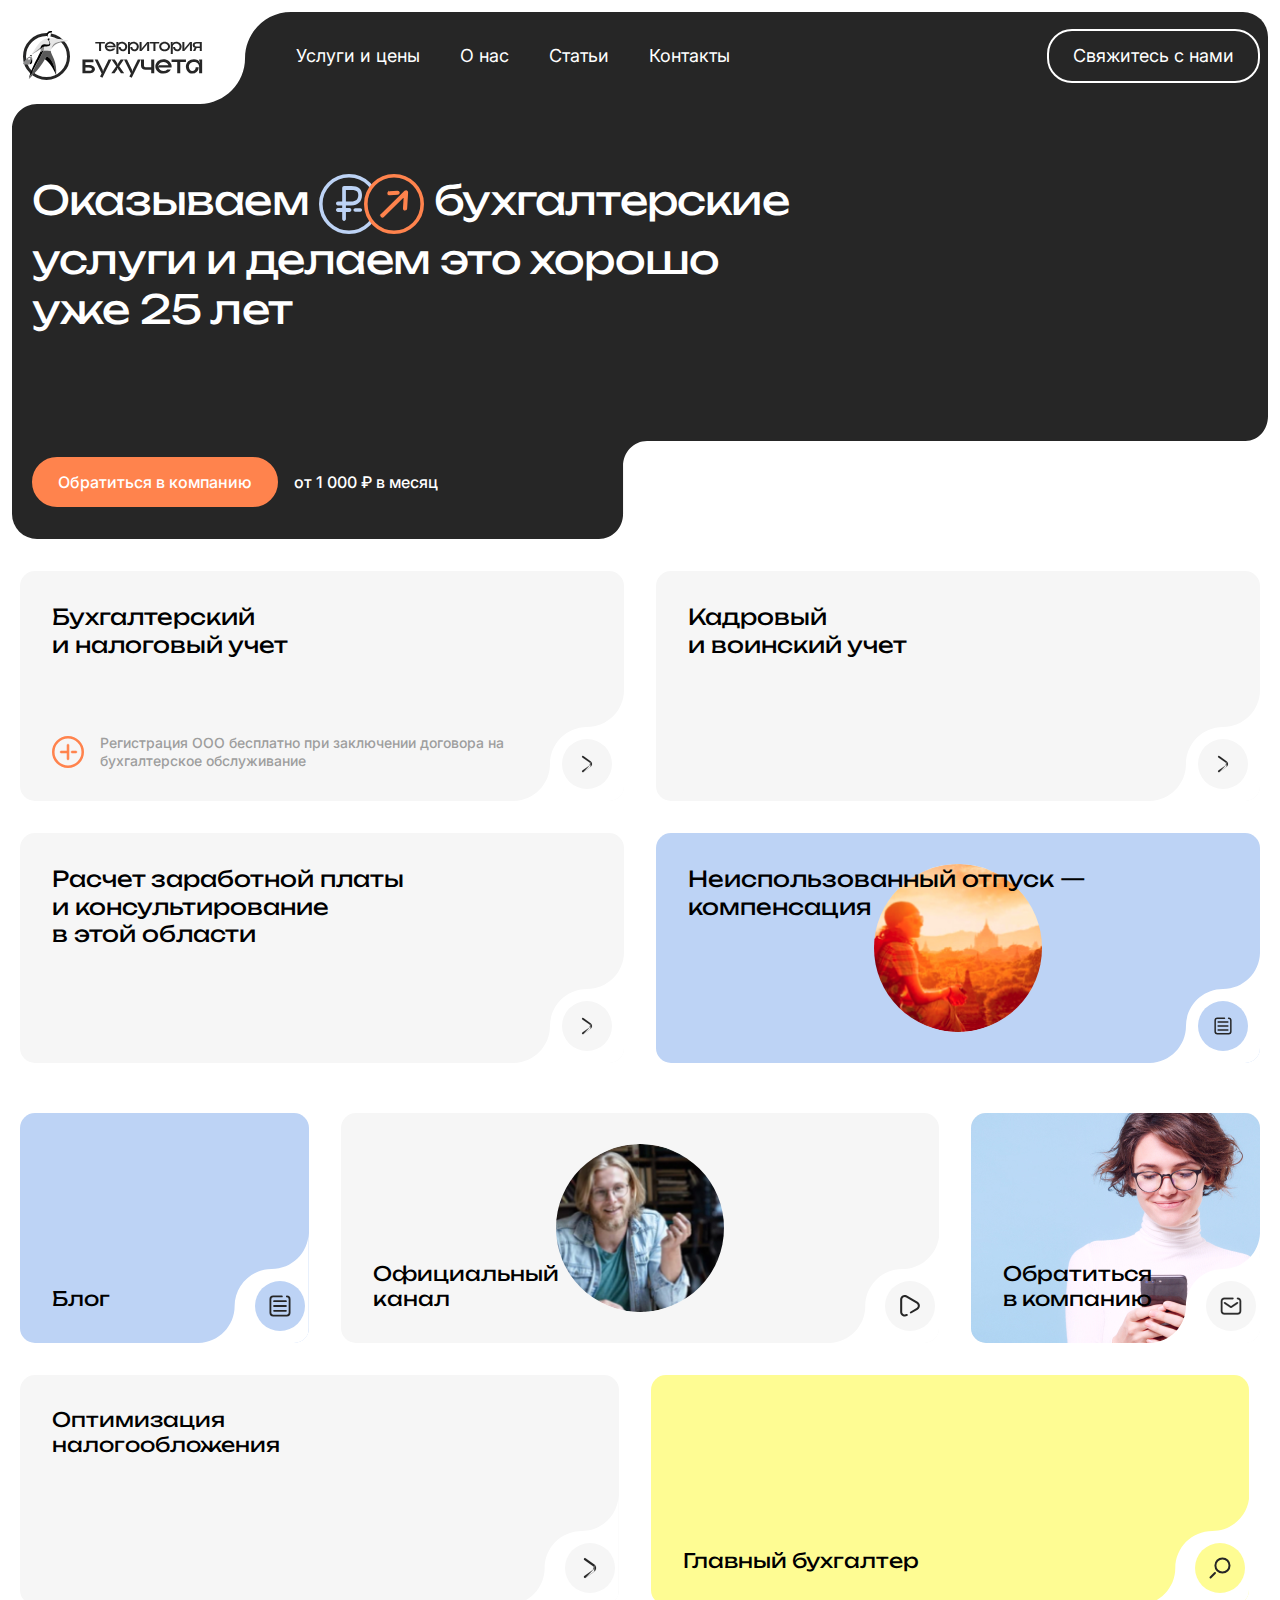
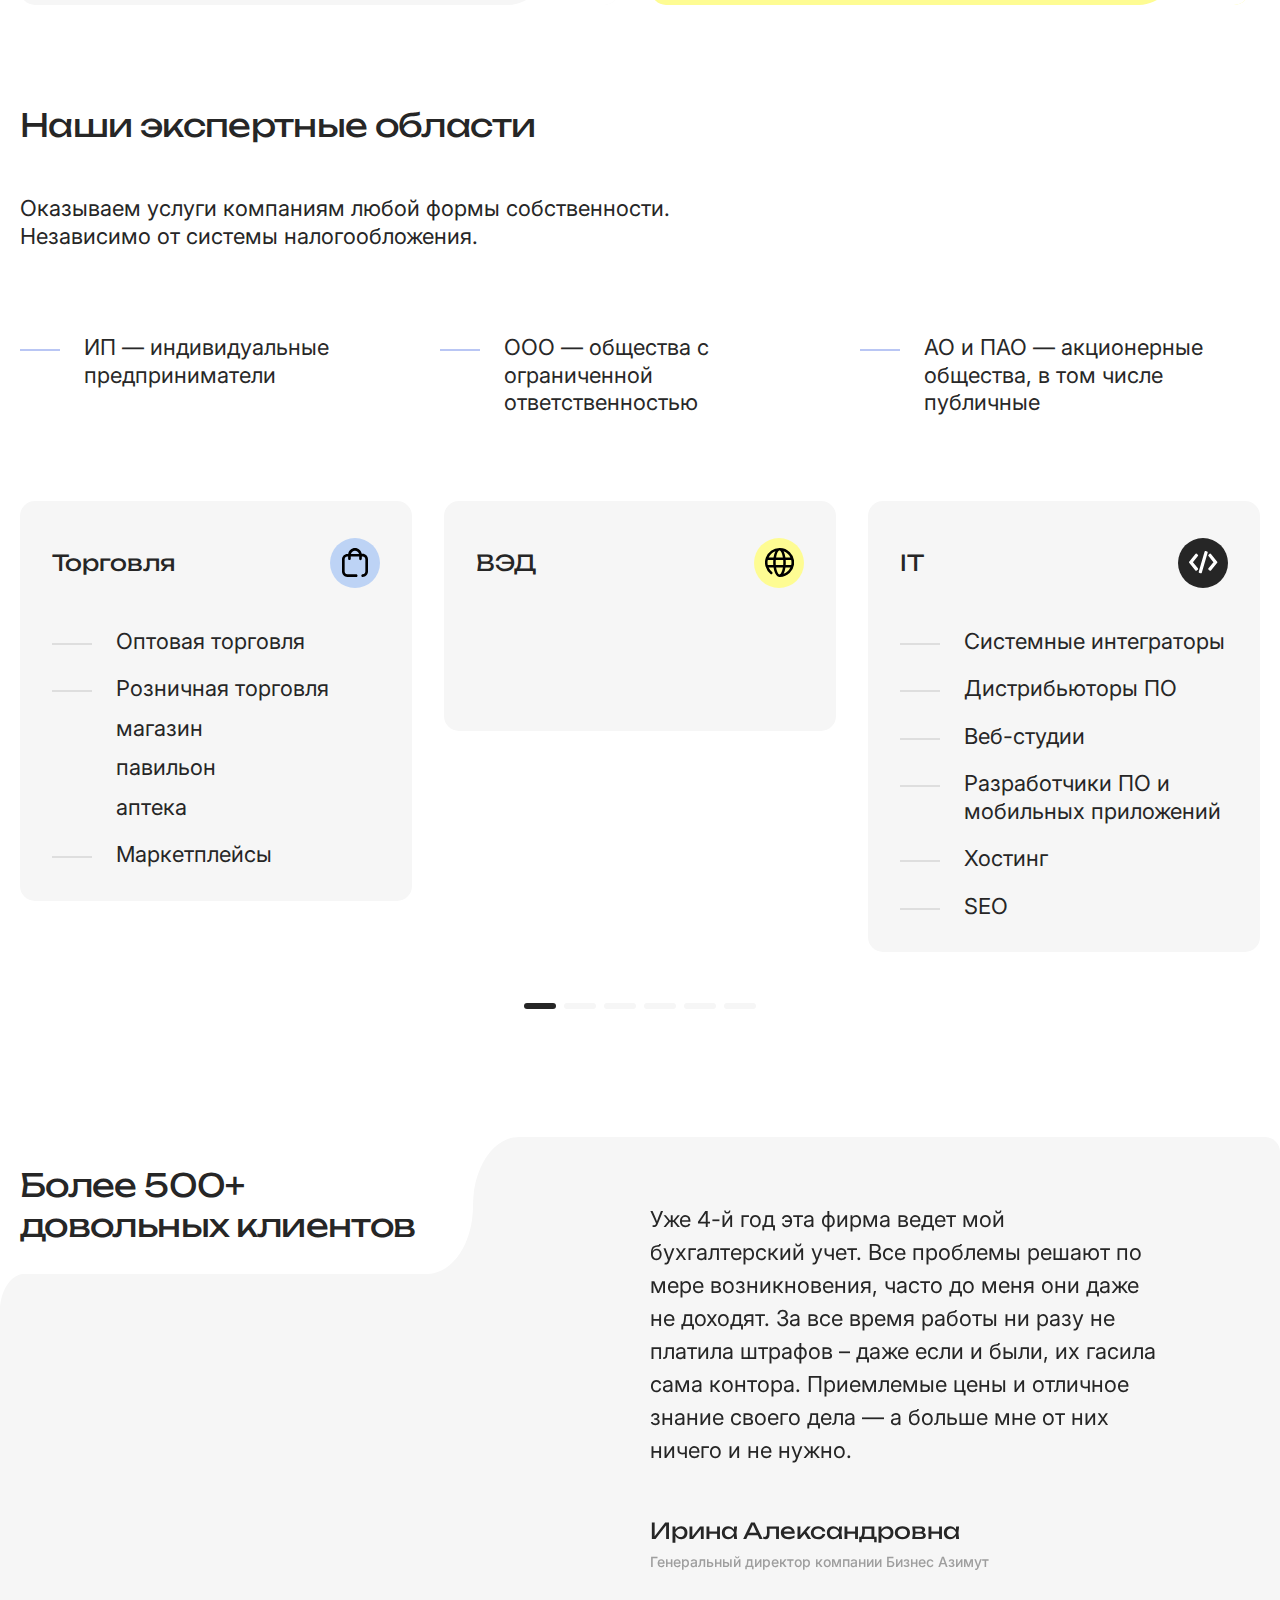
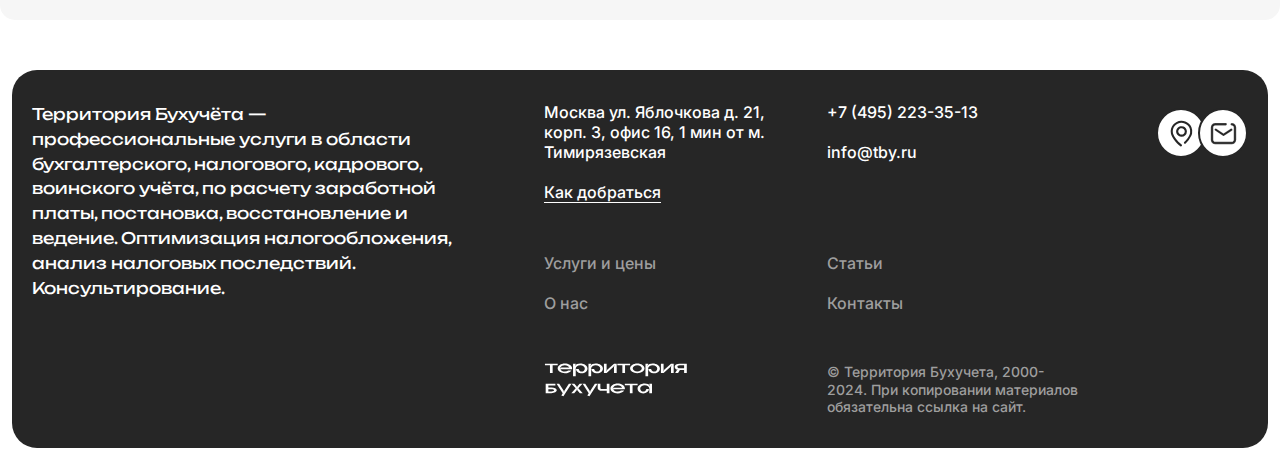
==== commit 39ba5065: "upd: Update" ====
--- a/index.html
+++ b/index.html
@@ -93,6 +93,7 @@
 						<div class="main__after"></div>
 					</div>
 				</div>
+				<div class="main__additional"></div>
 			</section>
 			<!-- end of main -->
 			<!-- services -->
@@ -359,21 +360,23 @@
 			<!-- end of expert areas -->
 			<!-- reviews -->
 			<section class="reviews" id="reviews">
-				<div class="container">
-					<div class="reviews__wrap">
-						<div class="reviews__left">
-							<h2 class="reviews__heading">Более 500+ <br>довольных клиентов</h2>
-						</div>
-						<div class="reviews__right">
-							<div class="reviews__slider">
-								<div class="swiper">
-									<div class="swiper-wrapper">
-										<div class="swiper-slide">
-											<div class="reviews-card reviews__slide">
-												<p class="reviews-card__description">Уже 4-й год эта фирма ведет мой бухгалтерский учет. Все проблемы решают по мере возникновения, часто до меня они даже не доходят. За все время работы ни разу не платила штрафов – даже если и были, их гасила сама контора. Приемлемые цены и отличное знание своего дела — а больше мне от них ничего и не нужно. </p>
-												<div class="reviews-card__bottom">
-													<h3 class="reviews-card__title">Ирина Александровна</h3>
-													<span class="reviews-card__help">Генеральный директор компании Бизнес Азимут</span>
+				<div class="reviews__wrap">
+					<div class="container">
+						<div class="reviews__wrapper">
+							<div class="reviews__left">
+								<h2 class="reviews__heading">Более 500+ <br>довольных клиентов</h2>
+							</div>
+							<div class="reviews__right">
+								<div class="reviews__slider">
+									<div class="swiper">
+										<div class="swiper-wrapper">
+											<div class="swiper-slide">
+												<div class="reviews-card reviews__slide">
+													<p class="reviews-card__description">Уже 4-й год эта фирма ведет мой бухгалтерский учет. Все проблемы решают по мере возникновения, часто до меня они даже не доходят. За все время работы ни разу не платила штрафов – даже если и были, их гасила сама контора. Приемлемые цены и отличное знание своего дела — а больше мне от них ничего и не нужно. </p>
+													<div class="reviews-card__bottom">
+														<h3 class="reviews-card__title">Ирина Александровна</h3>
+														<span class="reviews-card__help">Генеральный директор компании Бизнес Азимут</span>
+													</div>
 												</div>
 											</div>
 										</div>
@@ -381,8 +384,8 @@
 								</div>
 							</div>
 						</div>
-					</div>
-					<div class="reviews__before"></div>
+						<div class="reviews__before reviews__before--lg"></div>
+					</div>
 				</div>
 			</section>
 			<!-- end of reviews -->
--- a/css/app.min.css
+++ b/css/app.min.css
@@ -1 +1 @@
-body{position:relative;overflow-x:hidden;font-family:"Inter",sans-serif;font-size:16px;line-height:1.25;color:#262626}ul,ol,li{display:block;padding:0;margin:0;list-style:none}h1,h2,h3,h4,h5,h6{margin:0;font-family:"Unbounded",sans-serif;font-weight:normal;line-height:1.25}p{margin:0}a{display:inline-block;color:#000;text-decoration:none;-webkit-transition:all .25s ease-in-out;transition:all .25s ease-in-out}a:hover{text-decoration:none;color:#000}a:active{color:#000}input[type=number]{-moz-appearance:textfield}input[type=number]::-webkit-outer-spin-button,input[type=number]::-webkit-inner-spin-button{display:none;-webkit-appearance:none;appearance:none;margin:0}picture{display:block}img{max-width:100%}svg{-webkit-transition:all .25s ease-in-out;transition:all .25s ease-in-out}.container{margin:0 auto;padding:0 20px;max-width:1380px;width:100%}@media screen and (max-width: 767px){.container{padding:0 12px}}.btn{display:block;padding:15px 24px;width:-webkit-fit-content;width:-moz-fit-content;width:fit-content;font-size:16px;font-weight:500;line-height:1;text-align:center;color:#fff;background:#ff834d;border:2px solid #ff834d;border-radius:25px;-webkit-transition:all .25s ease-in-out;transition:all .25s ease-in-out}.btn:focus{outline:none}.btn:hover{color:#fff}.btn--md{padding:16px 24px;font-size:18px;font-weight:normal}.btn--dark{color:#fff;background:#262626;border-color:#262626}.btn--dark-border{color:#262626;background:rgba(0,0,0,0);border-color:#262626}.btn--dark-border:hover{color:#262626}@media screen and (hover: hover){.btn--dark-border:hover{color:#fff;border-color:#fff}}@media screen and (max-width: 767px){.btn{padding:7.5px 16px;font-size:14px;font-weight:normal}}.c-icons--white .c-icons__link{background:#262626;border-color:#fff}.c-icons--white .c-icons__icon{color:#fff}.c-icons--blue .c-icons__link{background:#bdd3f5}.c-icons__list{display:-webkit-box;display:-ms-flexbox;display:flex}.c-icons__item+.c-icons__item{margin-left:-8px}.c-icons__link{display:-webkit-box;display:-ms-flexbox;display:flex;-webkit-box-align:center;-ms-flex-align:center;align-items:center;-webkit-box-pack:center;-ms-flex-pack:center;justify-content:center;min-width:50px;width:50px;height:50px;background:#fff;border:2px solid #262626;border-radius:50%}.c-icons__icon{min-width:27px;width:27px;height:27px;color:#262626}.c-text-icons{display:-webkit-inline-box;display:-ms-inline-flexbox;display:inline-flex;vertical-align:middle}.c-text-icons__icon+.c-text-icons__icon{margin-left:-15px}@media screen and (max-width: 767px){.c-text-icons__icon+.c-text-icons__icon{margin-left:-4px}}.c-text-icons__icon{display:block;overflow:hidden;min-width:60px;width:60px;height:60px}.c-text-icons__icon img{display:block;width:100%;height:100%;-o-object-fit:cover;object-fit:cover}@media screen and (max-width: 767px){.c-text-icons__icon{min-width:30px;width:30px;height:30px}}.header{position:absolute;top:29px;right:0;left:0;z-index:200;display:block}.header--white .header__logotype .dark{display:none}.header--white .header__logotype .white{display:block}.header--white .header__btn{color:#fff;border-color:#fff}.header--white .header__btn:hover{color:#fff}.header--white .nav__link{color:#fff}.header--white .nav__link:hover{color:#fff}@media screen and (hover: hover){.header--white .nav__link:hover{color:#ff834d}}@media screen and (max-width: 1023px){.header{top:24px}}.header__wrapper{position:relative;z-index:1;display:-webkit-box;display:-ms-flexbox;display:flex;-webkit-box-align:center;-ms-flex-align:center;align-items:center;-webkit-box-pack:justify;-ms-flex-pack:justify;justify-content:space-between}@media screen and (max-width: 1023px){.header__wrapper{padding:0 12px}}.header__logotype{display:block;margin-right:30px;overflow:hidden;min-width:183px;width:183px;height:50px}.header__logotype picture{display:block;width:100%;height:100%}.header__logotype img{display:block;width:100%;height:100%;-o-object-fit:contain;object-fit:contain;-o-object-position:left center;object-position:left center}@media screen and (min-width: 1024px)and (max-width: 1199px){.header__logotype{min-width:163px;width:163px;height:54px}}@media screen and (max-width: 1023px){.header__logotype{min-width:143px;width:143px;height:34px}.header__logotype .white{display:none}}.header__nav{margin-right:auto;padding-left:63px}@media screen and (min-width: 1024px)and (max-width: 1199px){.header__nav{padding-left:33px}}@media screen and (max-width: 1023px){.header__nav{display:none}}.header__btn{margin-left:12px}@media screen and (max-width: 1023px){.header__btn{display:none}}@media screen and (min-width: 1024px){.header__icons{display:none}}.nav__list{display:-webkit-box;display:-ms-flexbox;display:flex;-webkit-box-align:center;-ms-flex-align:center;align-items:center;width:-webkit-fit-content;width:-moz-fit-content;width:fit-content}.nav__item+.nav__item{margin-left:40px}.nav__link{display:block;width:-webkit-fit-content;width:-moz-fit-content;width:fit-content;font-size:18px;font-weight:normal}@media screen and (hover: hover){.nav__link:hover{color:#fff}}.footer{position:relative;z-index:1;margin:50px 12px 12px;padding:32px 0;color:#fff}.footer::before{content:"";position:absolute;top:0;right:0;bottom:0;left:0;z-index:-1;display:block;width:100%;height:100%;background:#262626;border-radius:25px}.footer--indent-lg{margin-top:100px}@media screen and (max-width: 1023px){.footer::before{border-radius:15px}}@media screen and (min-width: 768px)and (max-width: 1023px){.footer{padding:20px 0}}@media screen and (max-width: 767px){.footer{margin-top:12px;padding:12px 0}.footer--indent-lg{margin-top:24px}}.footer__wrapper{display:-webkit-box;display:-ms-flexbox;display:flex;-webkit-box-pack:justify;-ms-flex-pack:justify;justify-content:space-between}.footer__left{max-width:424px;width:100%}@media screen and (min-width: 1024px)and (max-width: 1199px){.footer__left{max-width:364px}}@media screen and (max-width: 1023px){.footer__left{display:none}}.footer__right{display:-webkit-box;display:-ms-flexbox;display:flex;-webkit-box-orient:vertical;-webkit-box-direction:normal;-ms-flex-direction:column;flex-direction:column;-webkit-box-pack:justify;-ms-flex-pack:justify;justify-content:space-between;padding-left:88px;max-width:calc(100% - 424px);width:100%}@media screen and (min-width: 1024px)and (max-width: 1199px){.footer__right{padding-left:40px;max-width:calc(100% - 364px)}}@media screen and (max-width: 1023px){.footer__right{padding:0;max-width:none}}.footer__title{font-family:"Unbounded",sans-serif;font-size:16px;font-weight:normal;line-height:1.55}.footer__inner{display:-webkit-box;display:-ms-flexbox;display:flex}@media screen and (max-width: 1023px){.footer__inner:not(.footer__inner--nowrap){-webkit-box-orient:vertical;-webkit-box-direction:normal;-ms-flex-direction:column;flex-direction:column}.footer__inner:not(.footer__inner--nowrap) .footer__block{width:100%}.footer__inner:not(.footer__inner--nowrap) .footer__block:nth-child(n+2){margin-top:24px}.footer__inner--nowrap .footer__block{width:calc(50% - 10px)}.footer__inner--nowrap .footer__block:nth-child(2n){margin-left:20px}.footer__inner--nowrap .footer__block:nth-child(n+3){margin-top:12px}}.footer__inner+.footer__inner{margin-top:50px}@media screen and (max-width: 1023px){.footer__inner+.footer__inner{margin-top:24px}.footer__inner+.footer__inner:last-child{margin-top:34px}}@media screen and (min-width: 1400px){.footer__block:first-child{max-width:352px;width:100%}.footer__block:nth-child(2){margin-left:51px;max-width:266px;width:100%}.footer__block:nth-child(2)+.footer__block:last-child{margin-left:auto}}@media screen and (min-width: 1200px)and (max-width: 1399px){.footer__block:first-child{max-width:252px;width:100%}.footer__block:nth-child(2){margin-left:31px;max-width:252px;width:100%}.footer__block:nth-child(2)+.footer__block:last-child{margin-left:auto}}@media screen and (min-width: 1024px)and (max-width: 1199px){.footer__block:first-child{max-width:212px;width:100%}.footer__block:nth-child(2){margin-left:21px;max-width:212px;width:100%}.footer__block:nth-child(2)+.footer__block:last-child{margin-left:auto}}@media screen and (max-width: 1023px){.footer__block:nth-child(2)+.footer__block:last-child{display:none}}.footer__logotype{display:block;overflow:hidden;min-width:143px;width:143px;height:34px}.footer__logotype img{display:block;width:100%;height:100%;-o-object-fit:contain;object-fit:contain}.footer__address{display:block;margin:0;width:-webkit-fit-content;width:-moz-fit-content;width:fit-content;font-size:16px;font-weight:500;color:#fff}@media screen and (max-width: 767px){.footer__address{font-size:12px}}.footer__address+.footer__link,.footer__link+.footer__link{margin-top:20px}@media screen and (max-width: 1023px){.footer__address+.footer__link,.footer__link+.footer__link{margin-top:12px}}.footer__link{display:block;width:-webkit-fit-content;width:-moz-fit-content;width:fit-content;font-size:16px;font-weight:500;color:#fff}.footer__link:hover{color:#fff}.footer__link--underline{border-bottom:1px solid #fff}@media screen and (hover: hover){.footer__link:hover{color:#ff834d;border-color:#ff834d}}@media screen and (max-width: 767px){.footer__link{font-size:12px}}.footer__icons{margin-top:6px}.footer__list-item+.footer__list-item{margin-top:20px}@media screen and (max-width: 767px){.footer__list-item+.footer__list-item{margin-top:12px}}.footer__list-link{display:block;width:-webkit-fit-content;width:-moz-fit-content;width:fit-content;font-size:16px;font-weight:500;color:#9e9e9e}.footer__list-link:hover{color:#9e9e9e}@media screen and (hover: hover){.footer__list-link:hover{color:#ff834d}}@media screen and (max-width: 767px){.footer__list-link{font-size:12px}}.footer__copyright{display:block;width:-webkit-fit-content;width:-moz-fit-content;width:fit-content;font-size:14px;font-weight:500;color:#9e9e9e}@media screen and (max-width: 767px){.footer__copyright{max-width:266px;font-size:12px}}.scroll-disabled{overflow:hidden}.wrapper{display:-webkit-box;display:-ms-flexbox;display:flex;-webkit-box-orient:vertical;-webkit-box-direction:normal;-ms-flex-direction:column;flex-direction:column;min-height:100vh}.wrapper__content{-webkit-box-flex:1;-ms-flex:1 1 100%;flex:1 1 100%}.section-inner{margin-top:25px;padding-top:25px}@media screen and (max-width: 767px){.section-inner{margin-top:12px;padding-top:12px}}@media screen and (min-width: 768px){.section-inner__content>*:not(.wide){padding:0 32px;max-width:947px}}@media screen and (max-width: 767px){.section-inner__content{padding:0 12px}}.content{font-size:22px;font-weight:normal;line-height:1.6}@media screen and (max-width: 767px){.content{font-size:16px}}.content>*:not(:last-child){margin-bottom:50px}@media screen and (max-width: 767px){.content>*:not(:last-child){margin-bottom:24px}}.content h1:not([class]),.content h2:not([class]),.content h3:not([class]),.content h4:not([class]),.content h5:not([class]),.content h6:not([class]){font-family:"Unbounded",sans-serif;font-weight:normal}.content h1:not([class]){font-size:40px;line-height:1.375}@media screen and (max-width: 767px){.content h1:not([class]){font-size:20px;letter-spacing:-0.02em}}.content h2:not([class]){font-size:32px;line-height:1.5625;letter-spacing:-0.02em}@media screen and (max-width: 767px){.content h2:not([class]){font-size:19px;line-height:1.3157894737}}.content h3:not([class]){font-size:28px;line-height:1.7857142857;letter-spacing:-0.02em}@media screen and (max-width: 767px){.content h3:not([class]){font-size:19px;line-height:1.3157894737}}.content h4:not([class]){font-size:22px;line-height:1.8181818182}@media screen and (max-width: 767px){.content h4:not([class]){font-size:16px;line-height:1.5}}.content h5:not([class]){font-size:20px;line-height:1.5}@media screen and (max-width: 767px){.content h5:not([class]){font-size:16px}}.content h6:not([class]){font-size:18px;line-height:1.5}@media screen and (max-width: 767px){.content h6:not([class]){font-size:15px}}.content ul:not([class]) li{position:relative;z-index:1;display:block;margin:0;padding-left:56px;font-size:22px;font-weight:normal;line-height:1.6}.content ul:not([class]) li::before{content:"";position:absolute;top:18px;left:0;z-index:1;display:block;width:40px;height:2px;background:#bdd3f5}@media screen and (max-width: 767px){.content ul:not([class]) li{padding-left:40px;font-size:16px}.content ul:not([class]) li::before{top:11px;width:28px}}.content ul:not([class]) li+li{margin-top:46px}@media screen and (max-width: 767px){.content ul:not([class]) li+li{margin-top:24px}}.content ol:not([class]){counter-reset:num-list}.content ol:not([class]) li{position:relative;z-index:1;display:block;margin:0;padding-left:56px;font-size:22px;font-weight:normal;line-height:1.6}.content ol:not([class]) li::before{content:"";counter-increment:num-list;content:counter(num-list);position:absolute;top:0;left:0;z-index:1;display:-webkit-box;display:-ms-flexbox;display:flex;-webkit-box-align:center;-ms-flex-align:center;align-items:center;-webkit-box-pack:center;-ms-flex-pack:center;justify-content:center;width:32px;height:32px;font-size:16px;font-weight:normal;line-height:1.6;text-align:center;border:3px solid #bdd3f5;border-radius:50%}@media screen and (max-width: 767px){.content ol:not([class]) li{padding-left:40px;font-size:16px}.content ol:not([class]) li::before{width:25px;height:25px;font-size:14px;border:2px solid #bdd3f5}}.content ol:not([class]) li+li{margin-top:46px}@media screen and (max-width: 767px){.content ol:not([class]) li+li{margin-top:24px}}.content b,.content strong{font-weight:600}.content picture{display:block;overflow:hidden;width:100%;border-radius:25px}.content-slider__slider-wrapper{overflow-x:clip;margin:0 calc(50% - 50vw)}.content-slider__slider-wrapper .swiper{overflow:visible;margin:0 auto;padding:0 20px;max-width:1380px;width:100%}@media screen and (max-width: 767px){.content-slider__slider-wrapper .swiper{padding:0 24px}}.content-slider__slider-wrapper .swiper-slide{width:-webkit-fit-content;width:-moz-fit-content;width:fit-content;height:auto}.content-slider__slide{display:block;overflow:hidden;min-width:654px;width:654px;height:466px;border-radius:25px}.content-slider__slide img{display:block;width:100%;height:100%;-o-object-fit:cover;object-fit:cover}@media screen and (max-width: 767px){.content-slider__slide{min-width:293px;width:293px;height:200px;border-radius:15px}}.content-author__wrapper{position:relative;z-index:1;display:-webkit-box;display:-ms-flexbox;display:flex;-webkit-box-align:end;-ms-flex-align:end;align-items:flex-end}.content-author__img{position:relative;z-index:1;display:block;overflow:hidden;max-width:884px;min-width:884px;width:100%;height:414px;border-radius:15px}.content-author__img img{display:block;width:100%;height:100%;-o-object-fit:cover;object-fit:cover}@media screen and (min-width: 1024px)and (max-width: 1199px){.content-author__img{max-width:700px;min-width:700px;height:328px}}@media screen and (min-width: 1024px){.content-author__img::after{content:"";position:absolute;right:-1px;bottom:-1px;z-index:1;display:block;width:139px;height:139px;background:#fff;-webkit-clip-path:url(#information-card);clip-path:url(#information-card)}}@media screen and (max-width: 1023px){.content-author__img{max-width:none;min-width:auto;height:300px}.content-author__img::before{content:"";position:absolute;bottom:-1px;z-index:1;display:block;width:96px;height:92px;background:#fff;-webkit-clip-path:url(#content-author-before);clip-path:url(#content-author-before)}.content-author__img::after{content:"";position:absolute;right:-1px;bottom:-1px;z-index:1;display:block;width:159px;height:142px;background:#fff;-webkit-clip-path:url(#content-author-after);clip-path:url(#content-author-after)}}@media screen and (min-width: 768px)and (max-width: 1023px){.content-author__img::before{left:334px}}@media screen and (max-width: 767px){.content-author__img::before{left:60px}}@media screen and (max-width: 359px){.content-author__img::after{width:109px}}.content-author__body{position:relative;z-index:10;margin-left:-67px;max-width:calc(100% - 817px);width:100%}@media screen and (min-width: 1024px)and (max-width: 1199px){.content-author__body{max-width:calc(100% - 700px)}}@media screen and (max-width: 1023px){.content-author__body{position:absolute;right:0;bottom:0;margin-left:0;padding-bottom:12px}.content-author__body::before{content:"";position:absolute;right:0;bottom:-1px;z-index:-1;display:block;height:92px;background:#fff}}@media screen and (min-width: 768px)and (max-width: 1023px){.content-author__body{max-width:calc(100% - 429px)}.content-author__body::before{width:100%}}@media screen and (max-width: 767px){.content-author__body{max-width:calc(100% - 129px)}.content-author__body::before{width:calc(100% - 26px)}}.content-author__title{display:block;overflow:hidden;max-width:100%;width:-webkit-fit-content;width:-moz-fit-content;width:fit-content;font-family:"Unbounded",sans-serif;font-size:22px;font-weight:normal;white-space:nowrap;text-overflow:ellipsis}@media screen and (max-width: 767px){.content-author__title{font-size:16px}}.content-author__help{display:-webkit-box;-webkit-line-clamp:2;-webkit-box-orient:vertical;overflow:hidden;margin-top:8px;max-width:294px;width:-webkit-fit-content;width:-moz-fit-content;width:fit-content;font-size:14px;font-weight:500;line-height:1.2142857143;text-overflow:ellipsis;color:#9e9e9e}@media screen and (max-width: 767px){.content-author__help{font-size:12px;line-height:1.25}}.main{position:relative;z-index:1;margin:12px 12px 0}.main--blue .main__wrap{color:#262626;background:#bdd3f5}@media screen and (min-width: 768px)and (max-width: 1023px){.main{margin:12px 20px 0}}.main__wrap{position:relative;z-index:1;color:#fff;background:#262626;border-radius:25px}@media screen and (max-width: 1023px){.main__wrap{border-radius:15px}}@media screen and (min-width: 1380px){.main__before{width:calc((100vw - 1340px)/2 + 259px - 90px)}}@media screen and (min-width: 1200px)and (max-width: 1379px){.main__before{width:189px}}@media screen and (min-width: 1024px)and (max-width: 1199px){.main__before{width:163px}}@media screen and (min-width: 1024px){.main__before{position:absolute;top:0;left:0;z-index:-1;height:92px;background:#fff}.main__before::before{content:"";position:absolute;top:0;left:0;z-index:1;display:block;width:162px;height:117px;background:#fff;-webkit-clip-path:url(#main-before-left);clip-path:url(#main-before-left)}.main__before::after{content:"";position:absolute;top:0;right:1px;z-index:1;-webkit-transform:translate(100%, 0);-ms-transform:translate(100%, 0);transform:translate(100%, 0);display:block;width:91px;height:92px;background:#fff;-webkit-clip-path:url(#main-before-right);clip-path:url(#main-before-right)}}@media screen and (max-width: 1023px){.main__before{display:none}}@media screen and (min-width: 1200px){.main__after{width:calc((100vw - 1340px)/2 + 670px + 30px - 50px)}}@media screen and (min-width: 1024px)and (max-width: 1199px){.main__after{width:calc((100vw - 1340px)/2 + 670px + 23px - 50px)}}@media screen and (min-width: 1024px){.main__after{position:absolute;right:0;bottom:0;z-index:-1;height:123px}.main__after::before{content:"";position:absolute;left:1px;bottom:0;z-index:1;-webkit-transform:translate(-100%, 0);-ms-transform:translate(-100%, 0);transform:translate(-100%, 0);display:block;width:50px;height:98px;background:#fff;-webkit-clip-path:url(#main-after-left);clip-path:url(#main-after-left)}.main__after::after{content:"";position:absolute;right:0;bottom:0;z-index:1;display:block;width:100%;height:123px;background:#fff;-webkit-clip-path:url(#main-after-right);clip-path:url(#main-after-right)}}@media screen and (max-width: 1023px){.main__after{display:none}}.main__body{display:-webkit-box;display:-ms-flexbox;display:flex;-webkit-box-orient:vertical;-webkit-box-direction:normal;-ms-flex-direction:column;flex-direction:column;padding:162px 0 32px;max-width:759px;min-height:527px;width:100%}@media screen and (min-width: 768px)and (max-width: 1023px){.main__body{padding:127px 0 20px;min-height:400px}}@media screen and (max-width: 767px){.main__body{padding:117px 0 20px;min-height:260px}}.main__heading{font-family:"Unbounded",sans-serif;font-size:40px;font-weight:normal;letter-spacing:-0.02em}@media screen and (max-width: 767px){.main__heading{font-size:20px}}.main__bottom{display:-webkit-box;display:-ms-flexbox;display:flex;-webkit-box-align:center;-ms-flex-align:center;align-items:center;margin-top:auto;padding-top:50px;width:-webkit-fit-content;width:-moz-fit-content;width:fit-content}.main__btn+.main__help{margin-left:16px}.main__help{display:block;width:-webkit-fit-content;width:-moz-fit-content;width:fit-content;font-size:16px;font-weight:500}@media screen and (max-width: 767px){.main__help{display:none}}.main__img{position:absolute;right:-130px;bottom:-36px;z-index:10;display:block;overflow:hidden;min-width:330px;width:330px;height:330px;border-radius:50%}.main__img img{display:block;width:100%;height:100%;-o-object-fit:cover;object-fit:cover}@media screen and (max-width: 1199px){.main__img{display:none}}.main__additional{display:-webkit-box;display:-ms-flexbox;display:flex;max-width:1340px;width:100%}@media screen and (min-width: 1024px){.main__additional{position:absolute;bottom:0;left:50%;z-index:1;-webkit-transform:translate(-50%, 0);-ms-transform:translate(-50%, 0);transform:translate(-50%, 0);-webkit-box-pack:end;-ms-flex-pack:end;justify-content:flex-end}}@media screen and (max-width: 1023px){.main__additional{margin-top:12px}}@media screen and (min-width: 1200px){.main__services{width:calc(50% - 16px)}}@media screen and (min-width: 1024px)and (max-width: 1199px){.main__services{width:calc(50% - 10px)}}@media screen and (max-width: 1023px){.main__services{width:100%}}.services{margin-top:16px;padding-top:16px}.services--indent-lg{margin-top:50px;padding-top:50px}@media screen and (max-width: 767px){.services{margin-top:0;padding-top:12px}.services--indent-lg{margin-top:12px;padding-top:12px}}.services__wrapper{display:-webkit-box;display:-ms-flexbox;display:flex;-ms-flex-wrap:wrap;flex-wrap:wrap}@media screen and (min-width: 1200px){.services__item{width:calc(50% - 16px)}.services__item:nth-child(2n){margin-left:32px}.services__item:nth-child(n+3){margin-top:32px}}@media screen and (min-width: 1024px)and (max-width: 1199px){.services__item{width:calc(50% - 10px)}.services__item:nth-child(2n){margin-left:20px}.services__item:nth-child(n+3){margin-top:20px}}@media screen and (min-width: 768px)and (max-width: 1023px){.services__item{width:100%}.services__item:nth-child(n+2){margin-top:20px}}@media screen and (max-width: 767px){.services__item{width:100%}.services__item:nth-child(n+2){margin-top:12px}}.services-card--blue .services-card__wrap{background:#bdd3f5}.services-card--blue .services-card__icon{background:#bdd3f5}.services-card--dark .services-card__wrap{color:#fff;background:#262626}.services-card--dark .services-card__icon{background:#262626}.services-card--dark .services-card__icon>svg{color:#fff}.services-card__wrap{position:relative;z-index:1;display:-webkit-box;display:-ms-flexbox;display:flex;-webkit-box-orient:vertical;-webkit-box-direction:normal;-ms-flex-direction:column;flex-direction:column;-webkit-box-pack:justify;-ms-flex-pack:justify;justify-content:space-between;overflow:hidden;padding:32px;min-height:230px;background:#f6f6f6;border-radius:15px}.services-card__wrap::before{content:"";position:absolute;right:0;bottom:0;z-index:1;display:block;width:110px;height:110px;background:#fff;-webkit-clip-path:url(#services-card);clip-path:url(#services-card)}@media screen and (max-width: 767px){.services-card__wrap{padding:20px;min-height:200px}}.services-card__block+.services-card__block{margin-top:20px}.services-card__title{display:block;width:-webkit-fit-content;width:-moz-fit-content;width:fit-content;font-family:"Unbounded",sans-serif;font-size:22px;font-weight:normal}@media screen and (max-width: 767px){.services-card__title{font-size:16px}}.services-card__info{display:-webkit-box;display:-ms-flexbox;display:flex;-webkit-box-align:center;-ms-flex-align:center;align-items:center;max-width:459px;width:-webkit-fit-content;width:-moz-fit-content;width:fit-content;font-size:14px;font-weight:500;color:#9e9e9e}.services-card__info>svg{min-width:32px;width:32px;height:32px;color:#ff834d}.services-card__info>*+*{margin-left:16px}@media screen and (max-width: 767px){.services-card__info{max-width:195px;font-size:12px}.services-card__info>svg{display:none}.services-card__info>*+*{margin-left:0}}.services-card__icon{position:absolute;right:12px;bottom:12px;z-index:1;display:-webkit-box;display:-ms-flexbox;display:flex;-webkit-box-align:center;-ms-flex-align:center;align-items:center;-webkit-box-pack:center;-ms-flex-pack:center;justify-content:center;min-width:50px;width:50px;height:50px;background:#f6f6f6;border-radius:50%}.services-card__icon>svg{min-width:18px;width:18px;height:18px;color:#262626}.services-card__img{position:absolute;top:50%;left:50%;z-index:-1;-webkit-transform:translate(-50%, -50%);-ms-transform:translate(-50%, -50%);transform:translate(-50%, -50%);display:block;overflow:hidden;width:168px;height:166px;border-radius:50%}.services-card__img img{display:block;width:100%;height:100%;-o-object-fit:cover;object-fit:cover}@media screen and (max-width: 767px){.services-card__img{width:120px;height:120px}}.information{margin-top:25px;padding-top:25px}@media screen and (max-width: 767px){.information{margin-top:12px;padding-top:0}}.information__wrapper{display:-webkit-box;display:-ms-flexbox;display:flex;-ms-flex-wrap:wrap;flex-wrap:wrap}@media screen and (min-width: 1200px){.information__item:first-child{width:calc(25% - 21.3333333333px)}.information__item:nth-child(2){margin-left:32px;width:calc(50% - 21.3333333333px)}.information__item:nth-child(3){margin-left:32px;width:calc(25% - 21.3333333333px)}.information__item:nth-child(n+4){margin-top:32px;width:calc(50% - 21.3333333333px)}.information__item:nth-child(5){margin-left:32px}}@media screen and (min-width: 1024px)and (max-width: 1199px){.information__item{-webkit-box-flex:1;-ms-flex:1 1 auto;flex:1 1 auto;width:calc(50% - 10px)}.information__item:nth-child(2n){margin-left:20px}.information__item:nth-child(n+3){margin-top:20px}}@media screen and (min-width: 768px)and (max-width: 1023px){.information__item{-webkit-box-flex:1;-ms-flex:1 1 auto;flex:1 1 auto;width:calc(50% - 10px)}.information__item:nth-child(2n){margin-left:20px}.information__item:nth-child(n+3){margin-top:20px}}@media screen and (max-width: 767px){.information__item{width:100%}.information__item:nth-child(n+2){margin-top:12px}}.information-card{position:relative;z-index:1}.information-card--bottom .information-card__wrap{-webkit-box-pack:end;-ms-flex-pack:end;justify-content:flex-end}.information-card--blue .information-card__wrap{background:#bdd3f5}.information-card--blue .information-card__icon{background:#bdd3f5}.information-card--yellow .information-card__wrap{background:#fefc93}.information-card--yellow .information-card__icon{background:#fefc93}.information-card--dark .information-card__wrap{color:#fff;background:#262626}.information-card--dark .information-card__icon{background:#262626}.information-card--dark .information-card__icon>svg{color:#fff}.information-card__wrap{position:relative;z-index:1;display:-webkit-box;display:-ms-flexbox;display:flex;-webkit-box-orient:vertical;-webkit-box-direction:normal;-ms-flex-direction:column;flex-direction:column;-webkit-box-pack:justify;-ms-flex-pack:justify;justify-content:space-between;overflow:hidden;padding:32px;min-height:230px;background:#f6f6f6;border-radius:15px}.information-card__wrap::before{content:"";position:absolute;right:0;bottom:0;z-index:1;display:block;width:110px;height:110px;background:#fff;-webkit-clip-path:url(#information-card);clip-path:url(#information-card)}@media screen and (max-width: 767px){.information-card__wrap{padding:12px;min-height:200px}}.information-card__title{display:block;width:-webkit-fit-content;width:-moz-fit-content;width:fit-content;font-family:"Unbounded",sans-serif;font-size:20px;font-weight:normal}@media screen and (max-width: 767px){.information-card__title{font-size:16px}}.information-card__icon{position:absolute;right:12px;bottom:12px;z-index:1;display:-webkit-box;display:-ms-flexbox;display:flex;-webkit-box-align:center;-ms-flex-align:center;align-items:center;-webkit-box-pack:center;-ms-flex-pack:center;justify-content:center;min-width:50px;width:50px;height:50px;background:#f6f6f6;border-radius:50%}.information-card__icon>svg{min-width:18px;width:18px;height:18px;color:#262626}@media screen and (min-width: 1024px)and (max-width: 1399px){.information-card__icon{right:4px}}@media screen and (min-width: 576px)and (max-width: 1199px){.information-card__icon{min-width:40px;width:40px;height:40px}}.information-card__img{position:absolute;top:50%;left:50%;z-index:-1;-webkit-transform:translate(-50%, -50%);-ms-transform:translate(-50%, -50%);transform:translate(-50%, -50%);display:block;overflow:hidden;width:168px;height:166px;border-radius:50%}.information-card__img img{display:block;width:100%;height:100%;-o-object-fit:cover;object-fit:cover}@media screen and (max-width: 767px){.information-card__img{width:120px;height:120px}}.information-card__bg{position:absolute;top:0;right:0;bottom:0;left:0;z-index:-1;display:block;width:100%;height:100%}.information-card__bg img{display:block;width:100%;height:100%;-o-object-fit:cover;object-fit:cover}.expert-areas{margin-top:50px;padding-top:50px}@media screen and (max-width: 767px){.expert-areas{margin-top:12px;padding-top:12px}}.expert-areas__top{max-width:654px;width:100%}.expert-areas__heading{font-family:"Unbounded",sans-serif;font-size:32px;font-weight:normal;letter-spacing:-0.02em}@media screen and (max-width: 767px){.expert-areas__heading{font-size:19px}}.expert-areas__description{display:block;margin-top:50px;width:-webkit-fit-content;width:-moz-fit-content;width:fit-content;font-size:22px;font-weight:normal}@media screen and (max-width: 767px){.expert-areas__description{margin-top:24px;font-size:14px}}.expert-areas__wrapper{display:-webkit-box;display:-ms-flexbox;display:flex;-ms-flex-wrap:wrap;flex-wrap:wrap;margin-top:84px}@media screen and (max-width: 767px){.expert-areas__wrapper{margin-top:24px}}.expert-areas__item{display:-webkit-box;display:-ms-flexbox;display:flex;-webkit-box-align:start;-ms-flex-align:start;align-items:flex-start}.expert-areas__item::before{content:"";display:block;margin-top:15px;margin-right:24px;width:40px;height:2px;background:#b9c6f4}@media screen and (min-width: 1024px){.expert-areas__item{width:calc(33.333333333% - 13.3333333333px)}.expert-areas__item:nth-child(3n),.expert-areas__item:nth-child(3n-1){margin-left:20px}.expert-areas__item:nth-child(n+4){margin-top:20px}}@media screen and (max-width: 1023px){.expert-areas__item{width:100%}.expert-areas__item:nth-child(n+2){margin-top:24px}}@media screen and (max-width: 767px){.expert-areas__item::before{margin-top:10px;margin-right:12px;width:28px}}.expert-areas__value{display:block;max-width:319px;width:-webkit-fit-content;width:-moz-fit-content;width:fit-content;font-size:22px;font-weight:normal;color:#282828}@media screen and (max-width: 767px){.expert-areas__value{max-width:245px;font-size:16px}}.expert-areas__slider{margin-top:84px}@media screen and (max-width: 767px){.expert-areas__slider{margin-top:24px}}.expert-areas__slider .swiper-slide{height:auto}.expert-areas__slider .swiper-pagination{display:-webkit-box;display:-ms-flexbox;display:flex;-webkit-box-align:center;-ms-flex-align:center;align-items:center;-webkit-box-pack:center;-ms-flex-pack:center;justify-content:center;margin:51px auto 0;width:-webkit-fit-content;width:-moz-fit-content;width:fit-content}@media screen and (max-width: 767px){.expert-areas__slider .swiper-pagination{margin:12px auto 0}}.expert-areas__slider .swiper-pagination-lock{opacity:0;pointer-events:none}.expert-areas__slider .swiper-pagination-bullet{display:block;min-width:32px;width:32px;height:6px;background:#f6f6f6;border-radius:4px;-webkit-transition:all .25s ease-in-out;transition:all .25s ease-in-out}.expert-areas__slider .swiper-pagination-bullet+.swiper-pagination-bullet{margin-left:8px}.expert-areas__slider .swiper-pagination-bullet-active{background:#262626}.expert-areas__slide{width:100%}.expert-areas-card{display:block;overflow:hidden;padding:37px 32px 32px;min-height:230px;background:#f6f6f6;border-radius:15px}@media screen and (max-width: 767px){.expert-areas-card{padding:20px 20px 24px;min-height:200px}}.expert-areas-card__top{display:-webkit-box;display:-ms-flexbox;display:flex;-webkit-box-align:center;-ms-flex-align:center;align-items:center;-webkit-box-pack:justify;-ms-flex-pack:justify;justify-content:space-between;margin-bottom:40px}@media screen and (max-width: 767px){.expert-areas-card__top{margin-bottom:16px}}.expert-areas-card__title{font-family:"Unbounded",sans-serif;font-size:22px;font-weight:normal}@media screen and (max-width: 767px){.expert-areas-card__title{font-size:16px}}.expert-areas-card__icon{display:-webkit-box;display:-ms-flexbox;display:flex;-webkit-box-align:center;-ms-flex-align:center;align-items:center;-webkit-box-pack:center;-ms-flex-pack:center;justify-content:center;overflow:hidden;margin-left:10px;min-width:50px;width:50px;height:50px;background:#000;border-radius:50%}.expert-areas-card__icon>img{display:block;min-width:29px;width:29px;height:29px;-o-object-fit:contain;object-fit:contain}@media screen and (max-width: 767px){.expert-areas-card__icon{min-width:40px;width:40px;height:40px}.expert-areas-card__icon>img{min-width:20px;width:20px;height:20px}}@media screen and (max-width: 767px){.expert-areas-card__list{margin-left:-8px}}.expert-areas-card__list-item{position:relative;z-index:1;display:block;padding-left:64px;font-size:22px;font-weight:normal}.expert-areas-card__list-item::before{content:"";position:absolute;top:15px;left:0;z-index:1;display:block;width:40px;height:2px;background:#dedede}@media screen and (max-width: 767px){.expert-areas-card__list-item{padding-left:36px;font-size:16px}.expert-areas-card__list-item::before{top:9px;width:24px}}.expert-areas-card__list-item+.expert-areas-card__list-item{margin-top:20px}.expert-areas-card__sublist{margin-top:12px}@media screen and (max-width: 767px){.expert-areas-card__sublist{margin-top:20px}}.expert-areas-card__sublist-item+.expert-areas-card__sublist-item{margin-top:12px}@media screen and (max-width: 767px){.expert-areas-card__sublist-item+.expert-areas-card__sublist-item{margin-top:20px}}.expert-areas-card__sublist-item{position:relative;z-index:1;display:block;font-size:22px;font-weight:normal}@media screen and (max-width: 767px){.expert-areas-card__sublist-item{font-size:16px}}.reviews{position:relative;z-index:1;overflow:hidden;margin-top:128px;padding-bottom:50px;background:#f6f6f6;border-radius:15px}@media screen and (min-width: 768px)and (max-width: 1023px){.reviews{margin-right:12px;margin-left:12px;padding:20px 0 20px}}@media screen and (max-width: 767px){.reviews{margin:24px 12px 0;padding:12px 0}}.reviews__before{position:absolute;top:0;left:0;z-index:-1;height:137px;background:#fff}.reviews__before::before{content:"";position:absolute;top:0;left:0;z-index:1;display:block;width:162px;height:174px;background:#fff;-webkit-clip-path:url(#main-before-left);clip-path:url(#main-before-left)}.reviews__before::after{content:"";position:absolute;top:0;right:1px;z-index:1;-webkit-transform:translate(100%, 0);-ms-transform:translate(100%, 0);transform:translate(100%, 0);display:block;width:91px;height:137px;background:#fff;-webkit-clip-path:url(#main-before-right);clip-path:url(#main-before-right)}@media screen and (min-width: 1380px){.reviews__before{width:calc((100vw - 1340px)/2 + 482px - 90px)}}@media screen and (min-width: 1024px)and (max-width: 1379px){.reviews__before{width:429px}}@media screen and (min-width: 768px)and (max-width: 1023px){.reviews__before{width:459px;height:117px}.reviews__before::before{height:149px}.reviews__before::after{height:117px}}@media screen and (max-width: 767px){.reviews__before{width:189px;height:72px}.reviews__before::before{height:92px}.reviews__before::after{height:72px}}.reviews__wrap{display:-webkit-box;display:-ms-flexbox;display:flex;-webkit-box-pack:justify;-ms-flex-pack:justify;justify-content:space-between}@media screen and (max-width: 1023px){.reviews__wrap{-webkit-box-orient:vertical;-webkit-box-direction:normal;-ms-flex-direction:column;flex-direction:column}}.reviews__left{max-width:500px;width:100%}@media screen and (min-width: 1024px){.reviews__left{padding-top:28px}}.reviews__right{padding-top:66px;max-width:610px;width:100%}@media screen and (max-width: 1023px){.reviews__right{padding-top:0}}@media screen and (min-width: 768px)and (max-width: 1023px){.reviews__right{margin-top:34px}}@media screen and (max-width: 767px){.reviews__right{margin-top:24px}}.reviews__heading{font-family:"Unbounded",sans-serif;font-size:32px;font-weight:normal;letter-spacing:-0.02em}@media screen and (max-width: 767px){.reviews__heading{font-size:19px}}.reviews-card__description{display:block;width:-webkit-fit-content;width:-moz-fit-content;width:fit-content;font-size:22px;font-weight:normal;line-height:1.5}@media screen and (max-width: 767px){.reviews-card__description{font-size:14px}}.reviews-card__bottom{margin-top:50px}@media screen and (max-width: 767px){.reviews-card__bottom{margin-top:24px}}.reviews-card__title{display:block;width:-webkit-fit-content;width:-moz-fit-content;width:fit-content;font-family:"Unbounded",sans-serif;font-size:22px;font-weight:normal}@media screen and (max-width: 767px){.reviews-card__title{font-size:16px}}.reviews-card__help{display:block;margin-top:8px;width:-webkit-fit-content;width:-moz-fit-content;width:fit-content;font-size:14px;font-weight:500;color:#9e9e9e}@media screen and (max-width: 767px){.reviews-card__help{margin-top:12px;font-size:12px}}.software{margin-top:50px;padding-top:50px}@media screen and (max-width: 767px){.software{margin-top:12px;padding-top:12px}}.software__heading{margin-bottom:50px;font-family:"Unbounded",sans-serif;font-size:36px;font-weight:normal}@media screen and (max-width: 767px){.software__heading{margin-bottom:24px;font-size:19px}}.software__slider .swiper-slide{height:auto}.software__slider .swiper-pagination{display:-webkit-box;display:-ms-flexbox;display:flex;-webkit-box-align:center;-ms-flex-align:center;align-items:center;-webkit-box-pack:center;-ms-flex-pack:center;justify-content:center;margin:51px auto 0;width:-webkit-fit-content;width:-moz-fit-content;width:fit-content}@media screen and (max-width: 767px){.software__slider .swiper-pagination{margin:24px auto 0}}.software__slider .swiper-pagination-lock{opacity:0;pointer-events:none}.software__slider .swiper-pagination-bullet{display:block;min-width:32px;width:32px;height:6px;background:#f6f6f6;border-radius:4px;-webkit-transition:all .25s ease-in-out;transition:all .25s ease-in-out}.software__slider .swiper-pagination-bullet+.swiper-pagination-bullet{margin-left:8px}.software__slider .swiper-pagination-bullet-active{background:#262626}.software__slide{width:100%;height:100%}.software-card{position:relative;z-index:1;display:block;overflow:hidden;padding:32px;min-height:230px;background:#f6f6f6;border-radius:15px}@media screen and (max-width: 767px){.software-card{padding:20px;min-height:200px}}.software-card__title{font-family:"Unbounded",sans-serif;font-size:20px;font-weight:normal}@media screen and (max-width: 767px){.software-card__title{font-size:16px}}.software-card__img{position:absolute;top:50%;left:50%;z-index:-1;-webkit-transform:translate(-50%, -50%);-ms-transform:translate(-50%, -50%);transform:translate(-50%, -50%);display:-webkit-box;display:-ms-flexbox;display:flex;-webkit-box-align:center;-ms-flex-align:center;align-items:center;-webkit-box-pack:center;-ms-flex-pack:center;justify-content:center;overflow:hidden;min-width:168px;width:168px;height:166px;background:#fff;border-radius:50%}.software-card__img img{display:block;max-width:85%;max-height:85%;width:auto;height:auto;-o-object-fit:contain;object-fit:contain}@media screen and (max-width: 767px){.software-card__img{min-width:122px;width:122px;height:120px}}.blog{margin-top:25px;padding-top:25px}@media screen and (max-width: 767px){.blog{margin-top:12px;padding-top:12px}}.blog__wrapper{border-top:1px solid #ececec;border-bottom:1px solid #ececec}.blog__item{width:100%}.blog__item+.blog__item{border-top:1px solid #ececec}.blog__more{margin:50px auto 0}@media screen and (max-width: 767px){.blog__more{margin:24px auto 0}}.blog-card{position:relative;z-index:1;overflow:hidden;padding:50px 0}@media screen and (max-width: 767px){.blog-card{padding:24px 12px}}.blog-card__wrapper{display:-webkit-box;display:-ms-flexbox;display:flex;-webkit-box-align:center;-ms-flex-align:center;align-items:center}.blog-card__body{padding-right:20px;max-width:660px;width:100%}.blog-card__title{display:block;width:-webkit-fit-content;width:-moz-fit-content;width:fit-content;font-family:"Unbounded",sans-serif;font-size:22px;font-weight:normal}@media screen and (hover: hover){.blog-card__title:hover{color:#ff834d}}@media screen and (max-width: 767px){.blog-card__title{font-size:16px}}.blog-card__description{display:block;margin-top:32px;max-width:598px;width:-webkit-fit-content;width:-moz-fit-content;width:fit-content;font-size:18px;line-height:1.6;letter-spacing:-0.02em}@media screen and (max-width: 767px){.blog-card__description{margin-top:24px;font-size:16px}}.blog-card__img{display:block;overflow:hidden;min-width:92px;width:92px;height:92px;border-radius:50%}.blog-card__img img{display:block;width:100%;height:100%;-o-object-fit:cover;object-fit:cover}@media screen and (max-width: 767px){.blog-card__img{min-width:50px;width:50px;height:50px}}.reply{display:none}.svg-clipped{position:absolute;width:0;height:0;opacity:0;pointer-events:none}+body{position:relative;overflow-x:hidden;font-family:"Inter",sans-serif;font-size:16px;line-height:1.25;color:#262626}ul,ol,li{display:block;padding:0;margin:0;list-style:none}h1,h2,h3,h4,h5,h6{margin:0;font-family:"Unbounded",sans-serif;font-weight:normal;line-height:1.25}p{margin:0}a{display:inline-block;color:#000;text-decoration:none;-webkit-transition:all .25s ease-in-out;transition:all .25s ease-in-out}a:hover{text-decoration:none;color:#000}a:active{color:#000}input[type=number]{-moz-appearance:textfield}input[type=number]::-webkit-outer-spin-button,input[type=number]::-webkit-inner-spin-button{display:none;-webkit-appearance:none;appearance:none;margin:0}picture{display:block}img{max-width:100%}svg{-webkit-transition:all .25s ease-in-out;transition:all .25s ease-in-out}.container{margin:0 auto;padding:0 20px;max-width:1380px;width:100%}@media screen and (max-width: 767px){.container{padding:0 12px}}.btn{display:-webkit-box;display:-ms-flexbox;display:flex;-webkit-box-align:center;-ms-flex-align:center;align-items:center;-webkit-box-pack:center;-ms-flex-pack:center;justify-content:center;padding:15px 24px;width:-webkit-fit-content;width:-moz-fit-content;width:fit-content;font-size:16px;font-weight:500;line-height:1;text-align:center;color:#fff;background:#ff834d;border:2px solid #ff834d;border-radius:25px;-webkit-transition:all .25s ease-in-out;transition:all .25s ease-in-out}.btn>svg{min-width:16px;width:16px;height:16px}.btn>*+*{margin-left:12px}.btn:focus{outline:none}.btn:hover{color:#fff}.btn--md{padding:16px 24px;font-size:18px;font-weight:normal}.btn--circle{padding:15px}.btn--dark{color:#fff;background:#262626;border-color:#262626}.btn--dark-border{color:#262626;background:rgba(0,0,0,0);border-color:#262626}.btn--dark-border:hover{color:#262626}@media screen and (hover: hover){.btn--dark-border:hover{color:#fff;border-color:#fff}}@media screen and (max-width: 767px){.btn{padding:7.5px 16px;font-size:14px;font-weight:normal}.btn>svg{min-width:14px;width:14px;height:14px}.btn--circle{padding:7.5px}}.input-field__inner{position:relative;z-index:1}.input-field__input{-webkit-appearance:none;-moz-appearance:none;appearance:none;display:block;padding:0 0 8px 0;width:100%;font-size:22px;font-weight:normal;line-height:1.5;color:#262626;background:rgba(0,0,0,0);border:none;border-bottom:2px solid #262626;border-radius:0;-webkit-transition:all .25s ease-in-out;transition:all .25s ease-in-out}.input-field__input::-webkit-input-placeholder{opacity:1;color:#262626}.input-field__input::-moz-placeholder{opacity:1;color:#262626}.input-field__input:-ms-input-placeholder{opacity:1;color:#262626}.input-field__input::-ms-input-placeholder{opacity:1;color:#262626}.input-field__input::placeholder{opacity:1;color:#262626}.input-field__input:focus{outline:none}@media screen and (max-width: 767px){.input-field__input{padding:0 0 4px 0;font-size:16px}}.file__input{display:none}.file__label{display:-webkit-box;display:-ms-flexbox;display:flex;-webkit-box-align:center;-ms-flex-align:center;align-items:center;padding:10px 20px;width:-webkit-fit-content;width:-moz-fit-content;width:fit-content;font-size:20px;font-weight:normal;background:rgba(0,0,0,0);border:2px solid #262626;border-radius:25px;cursor:pointer;-webkit-transition:all .25s ease-in-out;transition:all .25s ease-in-out}.file__label>svg{min-width:16px;width:16px;height:32px;color:#262626}.file__label>*+*{margin-left:16px}.file__label:focus{outline:none}@media screen and (hover: hover){.file__label:hover{color:#fff;background:#262626}.file__label:hover>svg{color:#fff}}@media screen and (max-width: 767px){.file__label{padding:6.75px 16px;font-size:14px;border:1px solid #262626}.file__label>svg{min-width:8px;width:8px;height:17px}.file__label>*+*{margin-left:12px}}.c-icons--white .c-icons__link{background:#262626;border-color:#fff}.c-icons--white .c-icons__icon{color:#fff}.c-icons--blue .c-icons__link{background:#bdd3f5}.c-icons--yellow .c-icons__link{background:#fefc93}.c-icons__list{display:-webkit-box;display:-ms-flexbox;display:flex}.c-icons__item+.c-icons__item{margin-left:-8px}.c-icons__link{display:-webkit-box;display:-ms-flexbox;display:flex;-webkit-box-align:center;-ms-flex-align:center;align-items:center;-webkit-box-pack:center;-ms-flex-pack:center;justify-content:center;min-width:50px;width:50px;height:50px;background:#fff;border:2px solid #262626;border-radius:50%}.c-icons__icon{min-width:27px;width:27px;height:27px;color:#262626}.c-text-icons{display:-webkit-inline-box;display:-ms-inline-flexbox;display:inline-flex;vertical-align:middle}.c-text-icons__icon+.c-text-icons__icon{margin-left:-15px}@media screen and (max-width: 767px){.c-text-icons__icon+.c-text-icons__icon{margin-left:-4px}}.c-text-icons__icon{display:block;overflow:hidden;min-width:60px;width:60px;height:60px}.c-text-icons__icon img{display:block;width:100%;height:100%;-o-object-fit:cover;object-fit:cover}@media screen and (max-width: 767px){.c-text-icons__icon{min-width:30px;width:30px;height:30px}}.header{position:absolute;top:29px;right:0;left:0;z-index:200;display:block}.header--white .header__logotype .dark{display:none}.header--white .header__logotype .white{display:block}.header--white .header__btn{color:#fff;border-color:#fff}.header--white .header__btn:hover{color:#fff}.header--white .nav__link{color:#fff}.header--white .nav__link:hover{color:#fff}@media screen and (hover: hover){.header--white .nav__link:hover{color:#ff834d}}@media screen and (max-width: 1023px){.header{top:24px}}.header__wrapper{position:relative;z-index:1;display:-webkit-box;display:-ms-flexbox;display:flex;-webkit-box-align:center;-ms-flex-align:center;align-items:center;-webkit-box-pack:justify;-ms-flex-pack:justify;justify-content:space-between}@media screen and (max-width: 1023px){.header__wrapper{padding:0 12px}}.header__logotype{display:block;margin-right:30px;overflow:hidden;min-width:183px;width:183px;height:50px}.header__logotype picture{display:block;width:100%;height:100%}.header__logotype img{display:block;width:100%;height:100%;-o-object-fit:contain;object-fit:contain;-o-object-position:left center;object-position:left center}@media screen and (min-width: 1024px)and (max-width: 1199px){.header__logotype{min-width:163px;width:163px;height:54px}}@media screen and (max-width: 1023px){.header__logotype{min-width:143px;width:143px;height:34px}.header__logotype .white{display:none}}.header__nav{margin-right:auto;padding-left:63px}@media screen and (min-width: 1024px)and (max-width: 1199px){.header__nav{padding-left:33px}}@media screen and (max-width: 1023px){.header__nav{display:none}}.header__btn{margin-left:12px}@media screen and (max-width: 1023px){.header__btn{display:none}}@media screen and (min-width: 1024px){.header__icons{display:none}}.nav__list{display:-webkit-box;display:-ms-flexbox;display:flex;-webkit-box-align:center;-ms-flex-align:center;align-items:center;width:-webkit-fit-content;width:-moz-fit-content;width:fit-content}.nav__item+.nav__item{margin-left:40px}.nav__link{display:block;width:-webkit-fit-content;width:-moz-fit-content;width:fit-content;font-size:18px;font-weight:normal}@media screen and (hover: hover){.nav__link:hover{color:#fff}}.footer{position:relative;z-index:1;margin:50px 12px 12px;padding:32px 0;color:#fff}.footer::before{content:"";position:absolute;top:0;right:0;bottom:0;left:0;z-index:-1;display:block;width:100%;height:100%;background:#262626;border-radius:25px}.footer--indent-lg{margin-top:100px}@media screen and (max-width: 1023px){.footer::before{border-radius:15px}}@media screen and (min-width: 768px)and (max-width: 1023px){.footer{padding:20px 0}}@media screen and (max-width: 767px){.footer{margin-top:12px;padding:12px 0}.footer--indent-lg{margin-top:24px}}.footer__wrapper{display:-webkit-box;display:-ms-flexbox;display:flex;-webkit-box-pack:justify;-ms-flex-pack:justify;justify-content:space-between}.footer__left{max-width:424px;width:100%}@media screen and (min-width: 1024px)and (max-width: 1199px){.footer__left{max-width:364px}}@media screen and (max-width: 1023px){.footer__left{display:none}}.footer__right{display:-webkit-box;display:-ms-flexbox;display:flex;-webkit-box-orient:vertical;-webkit-box-direction:normal;-ms-flex-direction:column;flex-direction:column;-webkit-box-pack:justify;-ms-flex-pack:justify;justify-content:space-between;padding-left:88px;max-width:calc(100% - 424px);width:100%}@media screen and (min-width: 1024px)and (max-width: 1199px){.footer__right{padding-left:40px;max-width:calc(100% - 364px)}}@media screen and (max-width: 1023px){.footer__right{padding:0;max-width:none}}.footer__title{font-family:"Unbounded",sans-serif;font-size:16px;font-weight:normal;line-height:1.55}.footer__inner{display:-webkit-box;display:-ms-flexbox;display:flex}@media screen and (max-width: 1023px){.footer__inner:not(.footer__inner--nowrap){-webkit-box-orient:vertical;-webkit-box-direction:normal;-ms-flex-direction:column;flex-direction:column}.footer__inner:not(.footer__inner--nowrap) .footer__block{width:100%}.footer__inner:not(.footer__inner--nowrap) .footer__block:nth-child(n+2){margin-top:24px}.footer__inner--nowrap .footer__block{width:calc(50% - 10px)}.footer__inner--nowrap .footer__block:nth-child(2n){margin-left:20px}.footer__inner--nowrap .footer__block:nth-child(n+3){margin-top:12px}}.footer__inner+.footer__inner{margin-top:50px}@media screen and (max-width: 1023px){.footer__inner+.footer__inner{margin-top:24px}.footer__inner+.footer__inner:last-child{margin-top:34px}}@media screen and (min-width: 1400px){.footer__block:first-child{max-width:352px;width:100%}.footer__block:nth-child(2){margin-left:51px;max-width:266px;width:100%}.footer__block:nth-child(2)+.footer__block:last-child{margin-left:auto}}@media screen and (min-width: 1200px)and (max-width: 1399px){.footer__block:first-child{max-width:252px;width:100%}.footer__block:nth-child(2){margin-left:31px;max-width:252px;width:100%}.footer__block:nth-child(2)+.footer__block:last-child{margin-left:auto}}@media screen and (min-width: 1024px)and (max-width: 1199px){.footer__block:first-child{max-width:212px;width:100%}.footer__block:nth-child(2){margin-left:21px;max-width:212px;width:100%}.footer__block:nth-child(2)+.footer__block:last-child{margin-left:auto}}@media screen and (max-width: 1023px){.footer__block:nth-child(2)+.footer__block:last-child{display:none}}.footer__logotype{display:block;overflow:hidden;min-width:143px;width:143px;height:34px}.footer__logotype img{display:block;width:100%;height:100%;-o-object-fit:contain;object-fit:contain}.footer__address{display:block;margin:0;width:-webkit-fit-content;width:-moz-fit-content;width:fit-content;font-size:16px;font-weight:500;color:#fff}@media screen and (max-width: 767px){.footer__address{font-size:12px}}.footer__address+.footer__link,.footer__link+.footer__link{margin-top:20px}@media screen and (max-width: 1023px){.footer__address+.footer__link,.footer__link+.footer__link{margin-top:12px}}.footer__link{display:block;width:-webkit-fit-content;width:-moz-fit-content;width:fit-content;font-size:16px;font-weight:500;color:#fff}.footer__link:hover{color:#fff}.footer__link--underline{border-bottom:1px solid #fff}@media screen and (hover: hover){.footer__link:hover{color:#ff834d;border-color:#ff834d}}@media screen and (max-width: 767px){.footer__link{font-size:12px}}.footer__icons{margin-top:6px}.footer__list-item+.footer__list-item{margin-top:20px}@media screen and (max-width: 767px){.footer__list-item+.footer__list-item{margin-top:12px}}.footer__list-link{display:block;width:-webkit-fit-content;width:-moz-fit-content;width:fit-content;font-size:16px;font-weight:500;color:#9e9e9e}.footer__list-link:hover{color:#9e9e9e}@media screen and (hover: hover){.footer__list-link:hover{color:#ff834d}}@media screen and (max-width: 767px){.footer__list-link{font-size:12px}}.footer__copyright{display:block;width:-webkit-fit-content;width:-moz-fit-content;width:fit-content;font-size:14px;font-weight:500;color:#9e9e9e}@media screen and (max-width: 767px){.footer__copyright{max-width:266px;font-size:12px}}.scroll-disabled{overflow:hidden}.wrapper{display:-webkit-box;display:-ms-flexbox;display:flex;-webkit-box-orient:vertical;-webkit-box-direction:normal;-ms-flex-direction:column;flex-direction:column;overflow:hidden;min-height:100vh}.wrapper__content{-webkit-box-flex:1;-ms-flex:1 1 100%;flex:1 1 100%}.section-inner{margin-top:25px;padding-top:25px}@media screen and (max-width: 767px){.section-inner{margin-top:12px;padding-top:12px}}@media screen and (min-width: 768px){.section-inner__content>*:not(.wide){padding:0 32px;max-width:947px}}@media screen and (max-width: 767px){.section-inner__content{padding:0 12px}}.content{font-size:22px;font-weight:normal;line-height:1.6}@media screen and (max-width: 767px){.content{font-size:16px}}.content>*:not(:last-child){margin-bottom:50px}@media screen and (max-width: 767px){.content>*:not(:last-child){margin-bottom:24px}}.content h1:not([class]),.content h2:not([class]),.content h3:not([class]),.content h4:not([class]),.content h5:not([class]),.content h6:not([class]){font-family:"Unbounded",sans-serif;font-weight:normal}.content h1:not([class]){font-size:40px;line-height:1.375}@media screen and (max-width: 767px){.content h1:not([class]){font-size:20px;letter-spacing:-0.02em}}.content h2:not([class]){font-size:32px;line-height:1.5625;letter-spacing:-0.02em}@media screen and (max-width: 767px){.content h2:not([class]){font-size:19px;line-height:1.3157894737}}.content h3:not([class]){font-size:28px;line-height:1.7857142857;letter-spacing:-0.02em}@media screen and (max-width: 767px){.content h3:not([class]){font-size:19px;line-height:1.3157894737}}.content h4:not([class]){font-size:22px;line-height:1.8181818182}@media screen and (max-width: 767px){.content h4:not([class]){font-size:16px;line-height:1.5}}.content h5:not([class]){font-size:20px;line-height:1.5}@media screen and (max-width: 767px){.content h5:not([class]){font-size:16px}}.content h6:not([class]){font-size:18px;line-height:1.5}@media screen and (max-width: 767px){.content h6:not([class]){font-size:15px}}.content ul:not([class]) li{position:relative;z-index:1;display:block;margin:0;padding-left:56px;font-size:22px;font-weight:normal;line-height:1.6}.content ul:not([class]) li::before{content:"";position:absolute;top:18px;left:0;z-index:1;display:block;width:40px;height:2px;background:#bdd3f5}@media screen and (max-width: 767px){.content ul:not([class]) li{padding-left:40px;font-size:16px}.content ul:not([class]) li::before{top:11px;width:28px}}.content ul:not([class]) li+li{margin-top:46px}@media screen and (max-width: 767px){.content ul:not([class]) li+li{margin-top:24px}}.content ol:not([class]){counter-reset:num-list}.content ol:not([class]) li{position:relative;z-index:1;display:block;margin:0;padding-left:56px;font-size:22px;font-weight:normal;line-height:1.6}.content ol:not([class]) li::before{content:"";counter-increment:num-list;content:counter(num-list);position:absolute;top:0;left:0;z-index:1;display:-webkit-box;display:-ms-flexbox;display:flex;-webkit-box-align:center;-ms-flex-align:center;align-items:center;-webkit-box-pack:center;-ms-flex-pack:center;justify-content:center;width:32px;height:32px;font-size:16px;font-weight:normal;line-height:1.6;text-align:center;border:3px solid #bdd3f5;border-radius:50%}@media screen and (max-width: 767px){.content ol:not([class]) li{padding-left:40px;font-size:16px}.content ol:not([class]) li::before{width:25px;height:25px;font-size:14px;border:2px solid #bdd3f5}}.content ol:not([class]) li+li{margin-top:46px}@media screen and (max-width: 767px){.content ol:not([class]) li+li{margin-top:24px}}.content b,.content strong{font-weight:600}.content picture{display:block;overflow:hidden;width:100%;border-radius:25px}.content-slider__slider-wrapper{overflow-x:clip;margin:0 calc(50% - 50vw)}.content-slider__slider-wrapper .swiper{overflow:visible;margin:0 auto;padding:0 20px;max-width:1380px;width:100%}@media screen and (max-width: 767px){.content-slider__slider-wrapper .swiper{padding:0 24px}}.content-slider__slider-wrapper .swiper-slide{width:-webkit-fit-content;width:-moz-fit-content;width:fit-content;height:auto}.content-slider__slide{display:block;overflow:hidden;min-width:654px;width:654px;height:466px;border-radius:25px}.content-slider__slide img{display:block;width:100%;height:100%;-o-object-fit:cover;object-fit:cover}@media screen and (max-width: 767px){.content-slider__slide{min-width:293px;width:293px;height:200px;border-radius:15px}}.content-author__wrapper{position:relative;z-index:1;display:-webkit-box;display:-ms-flexbox;display:flex;-webkit-box-align:end;-ms-flex-align:end;align-items:flex-end}.content-author__img{position:relative;z-index:1;display:block;overflow:hidden;max-width:884px;min-width:884px;width:100%;height:414px;border-radius:15px}.content-author__img img{display:block;width:100%;height:100%;-o-object-fit:cover;object-fit:cover}@media screen and (min-width: 1024px)and (max-width: 1199px){.content-author__img{max-width:700px;min-width:700px;height:328px}}@media screen and (min-width: 1024px){.content-author__img::after{content:"";position:absolute;right:-1px;bottom:-1px;z-index:1;display:block;width:139px;height:139px;background:#fff;-webkit-clip-path:url(#information-card);clip-path:url(#information-card)}}@media screen and (max-width: 1023px){.content-author__img{max-width:none;min-width:auto;height:300px}.content-author__img::before{content:"";position:absolute;bottom:-1px;z-index:1;display:block;width:96px;height:92px;background:#fff;-webkit-clip-path:url(#content-author-before);clip-path:url(#content-author-before)}.content-author__img::after{content:"";position:absolute;right:-1px;bottom:-1px;z-index:1;display:block;width:159px;height:142px;background:#fff;-webkit-clip-path:url(#content-author-after);clip-path:url(#content-author-after)}}@media screen and (min-width: 768px)and (max-width: 1023px){.content-author__img::before{left:334px}}@media screen and (max-width: 767px){.content-author__img::before{left:60px}}@media screen and (max-width: 359px){.content-author__img::after{width:109px}}.content-author__body{position:relative;z-index:10;margin-left:-67px;max-width:calc(100% - 817px);width:100%}@media screen and (min-width: 1024px)and (max-width: 1199px){.content-author__body{max-width:calc(100% - 700px)}}@media screen and (max-width: 1023px){.content-author__body{position:absolute;right:0;bottom:0;margin-left:0;padding-bottom:12px}.content-author__body::before{content:"";position:absolute;right:0;bottom:-1px;z-index:-1;display:block;height:92px;background:#fff}}@media screen and (min-width: 768px)and (max-width: 1023px){.content-author__body{max-width:calc(100% - 429px)}.content-author__body::before{width:100%}}@media screen and (max-width: 767px){.content-author__body{max-width:calc(100% - 129px)}.content-author__body::before{width:calc(100% - 26px)}}.content-author__title{display:block;overflow:hidden;max-width:100%;width:-webkit-fit-content;width:-moz-fit-content;width:fit-content;font-family:"Unbounded",sans-serif;font-size:22px;font-weight:normal;white-space:nowrap;text-overflow:ellipsis}@media screen and (max-width: 767px){.content-author__title{font-size:16px}}.content-author__help{display:-webkit-box;-webkit-line-clamp:2;-webkit-box-orient:vertical;overflow:hidden;margin-top:8px;max-width:294px;width:-webkit-fit-content;width:-moz-fit-content;width:fit-content;font-size:14px;font-weight:500;line-height:1.2142857143;text-overflow:ellipsis;color:#9e9e9e}@media screen and (max-width: 767px){.content-author__help{font-size:12px;line-height:1.25}}.main{position:relative;z-index:1;margin:12px 12px 0}.main--blue .main__wrap{color:#262626;background:#bdd3f5}.main--yellow .main__wrap{color:#262626;background:#fefc93}@media screen and (min-width: 768px)and (max-width: 1023px){.main{margin:12px 20px 0}}.main__wrap{position:relative;z-index:1;color:#fff;background:#262626;border-radius:25px}@media screen and (max-width: 1023px){.main__wrap{border-radius:15px}}@media screen and (min-width: 1380px){.main__before{width:calc((100vw - 1340px)/2 + 259px - 90px)}}@media screen and (min-width: 1200px)and (max-width: 1379px){.main__before{width:189px}}@media screen and (min-width: 1024px)and (max-width: 1199px){.main__before{width:163px}}@media screen and (min-width: 1024px){.main__before{position:absolute;top:0;left:0;z-index:-1;height:92px;background:#fff}.main__before::before{content:"";position:absolute;top:0;left:0;z-index:1;display:block;width:162px;height:117px;background:#fff;-webkit-clip-path:url(#main-before-left);clip-path:url(#main-before-left)}.main__before::after{content:"";position:absolute;top:0;right:1px;z-index:1;-webkit-transform:translate(100%, 0);-ms-transform:translate(100%, 0);transform:translate(100%, 0);display:block;width:91px;height:92px;background:#fff;-webkit-clip-path:url(#main-before-right);clip-path:url(#main-before-right)}}@media screen and (max-width: 1023px){.main__before{display:none}}@media screen and (min-width: 1200px){.main__after{width:calc((100vw - 1340px)/2 + 670px + 30px - 50px)}}@media screen and (min-width: 1024px)and (max-width: 1199px){.main__after{width:calc((100vw - 1340px)/2 + 670px + 23px - 50px)}}@media screen and (min-width: 1024px){.main__after{position:absolute;right:0;bottom:0;z-index:-1;height:123px}.main__after::before{content:"";position:absolute;left:1px;bottom:0;z-index:1;-webkit-transform:translate(-100%, 0);-ms-transform:translate(-100%, 0);transform:translate(-100%, 0);display:block;width:50px;height:98px;background:#fff;-webkit-clip-path:url(#main-after-left);clip-path:url(#main-after-left)}.main__after::after{content:"";position:absolute;right:0;bottom:0;z-index:1;display:block;width:100%;height:123px;background:#fff;-webkit-clip-path:url(#main-after-right);clip-path:url(#main-after-right)}}@media screen and (max-width: 1023px){.main__after{display:none}}.main__body{display:-webkit-box;display:-ms-flexbox;display:flex;-webkit-box-orient:vertical;-webkit-box-direction:normal;-ms-flex-direction:column;flex-direction:column;padding:162px 0 32px;max-width:759px;min-height:527px;width:100%}@media screen and (min-width: 768px)and (max-width: 1023px){.main__body{padding:127px 0 20px;min-height:400px}}@media screen and (max-width: 767px){.main__body{padding:117px 0 20px;min-height:260px}}.main__heading{font-family:"Unbounded",sans-serif;font-size:40px;font-weight:normal;letter-spacing:-0.02em}@media screen and (max-width: 767px){.main__heading{font-size:20px}}.main__description{margin-top:50px;max-width:530px;width:100%;font-size:22px;font-weight:normal}@media screen and (min-width: 1024px)and (max-width: 1199px){.main__description{max-width:450px}}@media screen and (max-width: 767px){.main__description{margin-top:24px;padding-bottom:40px;font-size:16px}}.main__bottom{display:-webkit-box;display:-ms-flexbox;display:flex;-webkit-box-align:center;-ms-flex-align:center;align-items:center;margin-top:auto;padding-top:50px;width:-webkit-fit-content;width:-moz-fit-content;width:fit-content}.main__btn+.main__help{margin-left:16px}.main__help{display:block;width:-webkit-fit-content;width:-moz-fit-content;width:fit-content;font-size:16px;font-weight:500}@media screen and (max-width: 767px){.main__help{display:none}}.main__img{position:absolute;right:-130px;bottom:-36px;z-index:10;display:block;overflow:hidden;min-width:330px;width:330px;height:330px;border-radius:50%}.main__img img{display:block;width:100%;height:100%;-o-object-fit:cover;object-fit:cover}@media screen and (min-width: 1024px)and (max-width: 1199px){.main__img{min-width:230px;width:230px;height:230px}}@media screen and (max-width: 1023px){.main__img{display:none}}.main__additional{display:-webkit-box;display:-ms-flexbox;display:flex;max-width:1340px;width:100%}@media screen and (min-width: 1024px){.main__additional{position:absolute;bottom:0;left:50%;z-index:1;-webkit-transform:translate(-50%, 0);-ms-transform:translate(-50%, 0);transform:translate(-50%, 0);-webkit-box-pack:end;-ms-flex-pack:end;justify-content:flex-end}}@media screen and (max-width: 1023px){.main__additional{margin-top:12px}}@media screen and (min-width: 1200px){.main__services,.main__about{width:calc(50% - 16px)}}@media screen and (min-width: 1024px)and (max-width: 1199px){.main__services,.main__about{width:calc(50% - 10px)}}@media screen and (max-width: 1023px){.main__services,.main__about{width:100%}}.services{margin-top:16px;padding-top:16px}.services--indent-lg{margin-top:50px;padding-top:50px}@media screen and (max-width: 767px){.services{margin-top:0;padding-top:12px}.services--indent-lg{margin-top:12px;padding-top:12px}}.services__wrapper{display:-webkit-box;display:-ms-flexbox;display:flex;-ms-flex-wrap:wrap;flex-wrap:wrap}@media screen and (min-width: 1200px){.services__item{width:calc(50% - 16px)}.services__item:nth-child(2n){margin-left:32px}.services__item:nth-child(n+3){margin-top:32px}}@media screen and (min-width: 1024px)and (max-width: 1199px){.services__item{width:calc(50% - 10px)}.services__item:nth-child(2n){margin-left:20px}.services__item:nth-child(n+3){margin-top:20px}}@media screen and (min-width: 768px)and (max-width: 1023px){.services__item{width:100%}.services__item:nth-child(n+2){margin-top:20px}}@media screen and (max-width: 767px){.services__item{width:100%}.services__item:nth-child(n+2){margin-top:12px}}.services-card--blue .services-card__wrap{background:#bdd3f5}.services-card--blue .services-card__icon{background:#bdd3f5}.services-card--dark .services-card__wrap{color:#fff;background:#262626}.services-card--dark .services-card__icon{background:#262626}.services-card--dark .services-card__icon>svg{color:#fff}.services-card__wrap{position:relative;z-index:1;display:-webkit-box;display:-ms-flexbox;display:flex;-webkit-box-orient:vertical;-webkit-box-direction:normal;-ms-flex-direction:column;flex-direction:column;-webkit-box-pack:justify;-ms-flex-pack:justify;justify-content:space-between;overflow:hidden;padding:32px;min-height:230px;background:#f6f6f6;border-radius:15px}.services-card__wrap::before{content:"";position:absolute;right:0;bottom:0;z-index:1;display:block;width:110px;height:110px;background:#fff;-webkit-clip-path:url(#services-card);clip-path:url(#services-card)}@media screen and (max-width: 767px){.services-card__wrap{padding:20px;min-height:200px}}.services-card__block+.services-card__block{margin-top:20px}.services-card__title{display:block;width:-webkit-fit-content;width:-moz-fit-content;width:fit-content;font-family:"Unbounded",sans-serif;font-size:22px;font-weight:normal}@media screen and (max-width: 767px){.services-card__title{font-size:16px}}.services-card__info{display:-webkit-box;display:-ms-flexbox;display:flex;-webkit-box-align:center;-ms-flex-align:center;align-items:center;max-width:459px;width:-webkit-fit-content;width:-moz-fit-content;width:fit-content;font-size:14px;font-weight:500;color:#9e9e9e}.services-card__info>svg{min-width:32px;width:32px;height:32px;color:#ff834d}.services-card__info>*+*{margin-left:16px}@media screen and (max-width: 767px){.services-card__info{max-width:195px;font-size:12px}.services-card__info>svg{display:none}.services-card__info>*+*{margin-left:0}}.services-card__icon{position:absolute;right:12px;bottom:12px;z-index:1;display:-webkit-box;display:-ms-flexbox;display:flex;-webkit-box-align:center;-ms-flex-align:center;align-items:center;-webkit-box-pack:center;-ms-flex-pack:center;justify-content:center;min-width:50px;width:50px;height:50px;background:#f6f6f6;border-radius:50%}.services-card__icon>svg{min-width:18px;width:18px;height:18px;color:#262626}.services-card__img{position:absolute;top:50%;left:50%;z-index:-1;-webkit-transform:translate(-50%, -50%);-ms-transform:translate(-50%, -50%);transform:translate(-50%, -50%);display:block;overflow:hidden;width:168px;height:168px;border-radius:50%}.services-card__img img{display:block;width:100%;height:100%;-o-object-fit:cover;object-fit:cover}@media screen and (max-width: 767px){.services-card__img{width:120px;height:120px}}.about-slider__slider-wrapper{display:block;width:100%;height:100%;background:#f6f6f6;border-radius:15px}.about-slider__slider-wrapper .swiper-slide{height:auto}.about-slider__slider-wrapper .swiper-pagination{position:absolute;left:32px;bottom:32px;z-index:10;display:-webkit-box;display:-ms-flexbox;display:flex;-webkit-box-align:center;-ms-flex-align:center;align-items:center;-webkit-box-pack:center;-ms-flex-pack:center;justify-content:center;width:-webkit-fit-content;width:-moz-fit-content;width:fit-content}@media screen and (max-width: 767px){.about-slider__slider-wrapper .swiper-pagination{left:20px;bottom:20px}}.about-slider__slider-wrapper .swiper-pagination-lock{opacity:0;pointer-events:none}.about-slider__slider-wrapper .swiper-pagination-bullet{display:block;min-width:32px;width:32px;height:6px;background:#e2e1e1;border-radius:4px;-webkit-transition:all .25s ease-in-out;transition:all .25s ease-in-out}.about-slider__slider-wrapper .swiper-pagination-bullet+.swiper-pagination-bullet{margin-left:8px}.about-slider__slider-wrapper .swiper-pagination-bullet-active{background:#262626}.about-slider__slide{padding:32px;min-height:230px;height:100%}@media screen and (max-width: 767px){.about-slider__slide{padding:20px;min-height:200px}}.about-slider__title{font-family:"Unbounded",sans-serif;font-size:22px;font-weight:normal;line-height:1.3636363636}@media screen and (max-width: 767px){.about-slider__title{font-size:16px;line-height:1.5}}.about-slider__img{position:absolute;top:50%;left:50%;z-index:-1;-webkit-transform:translate(-50%, -50%);-ms-transform:translate(-50%, -50%);transform:translate(-50%, -50%);display:block;overflow:hidden;width:168px;height:168px;border-radius:50%}.about-slider__img img{display:block;width:100%;height:100%;-o-object-fit:cover;object-fit:cover}@media screen and (max-width: 767px){.about-slider__img{width:120px;height:120px}}.information{margin-top:25px;padding-top:25px}@media screen and (max-width: 767px){.information{margin-top:12px;padding-top:12px}}.information__heading{margin-bottom:49px;font-family:"Unbounded",sans-serif;font-size:32px;font-weight:normal;letter-spacing:-0.02em}@media screen and (max-width: 767px){.information__heading{margin-bottom:36px;font-size:19px}}.information__wrapper{display:-webkit-box;display:-ms-flexbox;display:flex;-ms-flex-wrap:wrap;flex-wrap:wrap}@media screen and (min-width: 1200px){.information__item:first-child{width:calc(25% - 21.3333333333px)}.information__item:nth-child(2){margin-left:32px;width:calc(50% - 21.3333333333px)}.information__item:nth-child(3){margin-left:32px;width:calc(25% - 21.3333333333px)}.information__item:nth-child(n+4){margin-top:32px;width:calc(50% - 21.3333333333px)}.information__item:nth-child(5){margin-left:32px}}@media screen and (min-width: 1024px)and (max-width: 1199px){.information__item{-webkit-box-flex:1;-ms-flex:1 1 auto;flex:1 1 auto;width:calc(50% - 10px)}.information__item:nth-child(2n){margin-left:20px}.information__item:nth-child(n+3){margin-top:20px}}@media screen and (min-width: 768px)and (max-width: 1023px){.information__item{-webkit-box-flex:1;-ms-flex:1 1 auto;flex:1 1 auto;width:calc(50% - 10px)}.information__item:nth-child(2n){margin-left:20px}.information__item:nth-child(n+3){margin-top:20px}}@media screen and (max-width: 767px){.information__item{width:100%}.information__item:nth-child(n+2){margin-top:12px}}.information__slider .swiper-slide{height:auto}.information__slider .swiper-pagination{display:-webkit-box;display:-ms-flexbox;display:flex;-webkit-box-align:center;-ms-flex-align:center;align-items:center;-webkit-box-pack:center;-ms-flex-pack:center;justify-content:center;margin:51px auto 0;width:-webkit-fit-content;width:-moz-fit-content;width:fit-content}@media screen and (max-width: 767px){.information__slider .swiper-pagination{margin:12px auto 0}}.information__slider .swiper-pagination-lock{opacity:0;pointer-events:none}.information__slider .swiper-pagination-bullet{display:block;min-width:32px;width:32px;height:6px;background:#f6f6f6;border-radius:4px;-webkit-transition:all .25s ease-in-out;transition:all .25s ease-in-out}.information__slider .swiper-pagination-bullet+.swiper-pagination-bullet{margin-left:8px}.information__slider .swiper-pagination-bullet-active{background:#262626}.information__slide{width:100%;height:100%}.information-card{position:relative;z-index:1}.information-card--bottom .information-card__wrap{-webkit-box-pack:end;-ms-flex-pack:end;justify-content:flex-end}.information-card--blue .information-card__wrap{background:#bdd3f5}.information-card--blue .information-card__icon{background:#bdd3f5}.information-card--yellow .information-card__wrap{background:#fefc93}.information-card--yellow .information-card__icon{background:#fefc93}.information-card--dark .information-card__wrap{color:#fff;background:#262626}.information-card--dark .information-card__icon{background:#262626}.information-card--dark .information-card__icon>svg{color:#fff}.information-card__wrap{position:relative;z-index:1;display:-webkit-box;display:-ms-flexbox;display:flex;-webkit-box-orient:vertical;-webkit-box-direction:normal;-ms-flex-direction:column;flex-direction:column;-webkit-box-pack:justify;-ms-flex-pack:justify;justify-content:space-between;overflow:hidden;padding:32px;min-height:230px;background:#f6f6f6;border-radius:15px}.information-card__wrap::before{content:"";position:absolute;right:0;bottom:0;z-index:1;display:block;width:110px;height:110px;background:#fff;-webkit-clip-path:url(#information-card);clip-path:url(#information-card)}@media screen and (max-width: 767px){.information-card__wrap{padding:12px;min-height:200px}}.information-card__title{display:block;width:-webkit-fit-content;width:-moz-fit-content;width:fit-content;font-family:"Unbounded",sans-serif;font-size:20px;font-weight:normal}@media screen and (max-width: 767px){.information-card__title{font-size:16px}}.information-card__icon{position:absolute;right:12px;bottom:12px;z-index:1;display:-webkit-box;display:-ms-flexbox;display:flex;-webkit-box-align:center;-ms-flex-align:center;align-items:center;-webkit-box-pack:center;-ms-flex-pack:center;justify-content:center;min-width:50px;width:50px;height:50px;background:#f6f6f6;border-radius:50%}.information-card__icon>svg{min-width:22px;width:22px;height:22px;color:#262626}@media screen and (min-width: 1024px)and (max-width: 1399px){.information-card__icon{right:4px}}@media screen and (min-width: 576px)and (max-width: 1199px){.information-card__icon{min-width:40px;width:40px;height:40px}}.information-card__img{position:absolute;top:50%;left:50%;z-index:-1;-webkit-transform:translate(-50%, -50%);-ms-transform:translate(-50%, -50%);transform:translate(-50%, -50%);display:block;overflow:hidden;width:168px;height:168px;border-radius:50%}.information-card__img img{display:block;width:100%;height:100%;-o-object-fit:cover;object-fit:cover}@media screen and (max-width: 767px){.information-card__img{width:120px;height:120px}}.information-card__bg{position:absolute;top:0;right:0;bottom:0;left:0;z-index:-1;display:block;width:100%;height:100%}.information-card__bg img{display:block;width:100%;height:100%;-o-object-fit:cover;object-fit:cover}.expert-areas{margin-top:50px;padding-top:50px}@media screen and (max-width: 767px){.expert-areas{margin-top:12px;padding-top:12px}}.expert-areas__top{max-width:654px;width:100%}.expert-areas__heading{font-family:"Unbounded",sans-serif;font-size:32px;font-weight:normal;letter-spacing:-0.02em}@media screen and (max-width: 767px){.expert-areas__heading{font-size:19px}}.expert-areas__description{display:block;margin-top:50px;width:-webkit-fit-content;width:-moz-fit-content;width:fit-content;font-size:22px;font-weight:normal}@media screen and (max-width: 767px){.expert-areas__description{margin-top:24px;font-size:14px}}.expert-areas__wrapper{display:-webkit-box;display:-ms-flexbox;display:flex;-ms-flex-wrap:wrap;flex-wrap:wrap;margin-top:84px}@media screen and (max-width: 767px){.expert-areas__wrapper{margin-top:24px}}.expert-areas__item{display:-webkit-box;display:-ms-flexbox;display:flex;-webkit-box-align:start;-ms-flex-align:start;align-items:flex-start}.expert-areas__item::before{content:"";display:block;margin-top:15px;margin-right:24px;width:40px;height:2px;background:#b9c6f4}@media screen and (min-width: 1024px){.expert-areas__item{width:calc(33.333333333% - 13.3333333333px)}.expert-areas__item:nth-child(3n),.expert-areas__item:nth-child(3n-1){margin-left:20px}.expert-areas__item:nth-child(n+4){margin-top:20px}}@media screen and (max-width: 1023px){.expert-areas__item{width:100%}.expert-areas__item:nth-child(n+2){margin-top:24px}}@media screen and (max-width: 767px){.expert-areas__item::before{margin-top:10px;margin-right:12px;width:28px}}.expert-areas__value{display:block;max-width:319px;width:-webkit-fit-content;width:-moz-fit-content;width:fit-content;font-size:22px;font-weight:normal;color:#282828}@media screen and (max-width: 767px){.expert-areas__value{max-width:245px;font-size:16px}}.expert-areas__slider{margin-top:84px}@media screen and (max-width: 767px){.expert-areas__slider{margin-top:24px}}.expert-areas__slider .swiper-slide{height:auto}.expert-areas__slider .swiper-pagination{display:-webkit-box;display:-ms-flexbox;display:flex;-webkit-box-align:center;-ms-flex-align:center;align-items:center;-webkit-box-pack:center;-ms-flex-pack:center;justify-content:center;margin:51px auto 0;width:-webkit-fit-content;width:-moz-fit-content;width:fit-content}@media screen and (max-width: 767px){.expert-areas__slider .swiper-pagination{margin:12px auto 0}}.expert-areas__slider .swiper-pagination-lock{opacity:0;pointer-events:none}.expert-areas__slider .swiper-pagination-bullet{display:block;min-width:32px;width:32px;height:6px;background:#f6f6f6;border-radius:4px;-webkit-transition:all .25s ease-in-out;transition:all .25s ease-in-out}.expert-areas__slider .swiper-pagination-bullet+.swiper-pagination-bullet{margin-left:8px}.expert-areas__slider .swiper-pagination-bullet-active{background:#262626}.expert-areas__slide{width:100%}.expert-areas-card{display:block;overflow:hidden;padding:37px 32px 32px;min-height:230px;background:#f6f6f6;border-radius:15px}@media screen and (max-width: 767px){.expert-areas-card{padding:20px 20px 24px;min-height:200px}}.expert-areas-card__top{display:-webkit-box;display:-ms-flexbox;display:flex;-webkit-box-align:center;-ms-flex-align:center;align-items:center;-webkit-box-pack:justify;-ms-flex-pack:justify;justify-content:space-between;margin-bottom:40px}@media screen and (max-width: 767px){.expert-areas-card__top{margin-bottom:16px}}.expert-areas-card__title{font-family:"Unbounded",sans-serif;font-size:22px;font-weight:normal}@media screen and (max-width: 767px){.expert-areas-card__title{font-size:16px}}.expert-areas-card__icon{display:-webkit-box;display:-ms-flexbox;display:flex;-webkit-box-align:center;-ms-flex-align:center;align-items:center;-webkit-box-pack:center;-ms-flex-pack:center;justify-content:center;overflow:hidden;margin-left:10px;min-width:50px;width:50px;height:50px;background:#000;border-radius:50%}.expert-areas-card__icon>img{display:block;min-width:29px;width:29px;height:29px;-o-object-fit:contain;object-fit:contain}@media screen and (max-width: 767px){.expert-areas-card__icon{min-width:40px;width:40px;height:40px}.expert-areas-card__icon>img{min-width:20px;width:20px;height:20px}}@media screen and (max-width: 767px){.expert-areas-card__list{margin-left:-8px}}.expert-areas-card__list-item{position:relative;z-index:1;display:block;padding-left:64px;font-size:22px;font-weight:normal}.expert-areas-card__list-item::before{content:"";position:absolute;top:15px;left:0;z-index:1;display:block;width:40px;height:2px;background:#dedede}@media screen and (max-width: 767px){.expert-areas-card__list-item{padding-left:36px;font-size:16px}.expert-areas-card__list-item::before{top:9px;width:24px}}.expert-areas-card__list-item+.expert-areas-card__list-item{margin-top:20px}.expert-areas-card__sublist{margin-top:12px}@media screen and (max-width: 767px){.expert-areas-card__sublist{margin-top:20px}}.expert-areas-card__sublist-item+.expert-areas-card__sublist-item{margin-top:12px}@media screen and (max-width: 767px){.expert-areas-card__sublist-item+.expert-areas-card__sublist-item{margin-top:20px}}.expert-areas-card__sublist-item{position:relative;z-index:1;display:block;font-size:22px;font-weight:normal}@media screen and (max-width: 767px){.expert-areas-card__sublist-item{font-size:16px}}.reviews{position:relative;z-index:1}.reviews__wrap{position:relative;z-index:1;margin-top:128px;padding-bottom:50px;background:#f6f6f6;border-radius:15px}@media screen and (min-width: 768px)and (max-width: 1023px){.reviews__wrap{margin-right:12px;margin-left:12px;padding:20px 0 20px}}@media screen and (max-width: 767px){.reviews__wrap{margin:24px 12px 0;padding:12px 0}}.reviews__before{position:absolute;top:0;left:0;z-index:-1;height:99px;background:#fff}.reviews__before::before{content:"";position:absolute;top:0;left:0;z-index:1;display:block;width:162px;height:126px;background:#fff;-webkit-clip-path:url(#main-before-left);clip-path:url(#main-before-left)}.reviews__before::after{content:"";position:absolute;top:0;right:1px;z-index:1;-webkit-transform:translate(100%, 0);-ms-transform:translate(100%, 0);transform:translate(100%, 0);display:block;width:111px;height:99px;background:#fff;-webkit-clip-path:url(#main-before-right);clip-path:url(#main-before-right)}.reviews__before--lg{height:137px}.reviews__before--lg::before{width:162px;height:174px}.reviews__before--lg::after{width:91px;height:137px}@media screen and (min-width: 1380px){.reviews__before{width:calc((100vw - 1340px)/2 + 326px - 90px)}.reviews__before--lg{width:calc((100vw - 1340px)/2 + 482px - 90px)}}@media screen and (min-width: 1024px)and (max-width: 1379px){.reviews__before{width:269px}.reviews__before--lg{width:429px}}@media screen and (min-width: 768px)and (max-width: 1023px){.reviews__before{width:269px;height:79px}.reviews__before::before{height:100px}.reviews__before::after{height:79px}.reviews__before--lg{width:459px;height:117px}.reviews__before--lg::before{height:149px}.reviews__before--lg::after{height:117px}}@media screen and (max-width: 767px){.reviews__before{width:169px;height:46px}.reviews__before::before{width:90px;height:58px}.reviews__before::after{width:60px;height:46px}.reviews__before--lg{width:189px;height:72px}.reviews__before--lg::before{height:92px}.reviews__before--lg::after{height:72px}}.reviews__wrapper{display:-webkit-box;display:-ms-flexbox;display:flex;-webkit-box-pack:justify;-ms-flex-pack:justify;justify-content:space-between;min-height:400px}@media screen and (max-width: 1023px){.reviews__wrapper{-webkit-box-orient:vertical;-webkit-box-direction:normal;-ms-flex-direction:column;flex-direction:column;min-height:auto}}.reviews__left{max-width:500px;width:100%}@media screen and (min-width: 1024px){.reviews__left{padding-top:28px}}.reviews__right{padding-top:66px;max-width:610px;width:100%}@media screen and (max-width: 1023px){.reviews__right{padding-top:0}}@media screen and (min-width: 768px)and (max-width: 1023px){.reviews__right{margin-top:34px}}@media screen and (max-width: 767px){.reviews__right{margin-top:24px}}.reviews__heading{font-family:"Unbounded",sans-serif;font-size:32px;font-weight:normal;letter-spacing:-0.02em}@media screen and (max-width: 767px){.reviews__heading{font-size:19px}}.reviews__decor{position:absolute;bottom:130px;z-index:10;display:block;min-width:185px;width:185px;height:185px}.reviews__decor img{display:block;width:100%;height:100%;-o-object-fit:contain;object-fit:contain}@media screen and (min-width: 1380px){.reviews__decor{left:calc((100vw - 1340px)/2)}}@media screen and (min-width: 1024px)and (max-width: 1379px){.reviews__decor{left:20px}}@media screen and (max-width: 1023px){.reviews__decor{display:none}}.reviews__pagination .swiper-pagination{display:-webkit-box;display:-ms-flexbox;display:flex;-webkit-box-align:center;-ms-flex-align:center;align-items:center;-webkit-box-pack:center;-ms-flex-pack:center;justify-content:center;width:-webkit-fit-content;width:-moz-fit-content;width:fit-content}@media screen and (min-width: 1380px){.reviews__pagination .swiper-pagination{left:calc((100vw - 1340px)/2)}}@media screen and (min-width: 1024px)and (max-width: 1379px){.reviews__pagination .swiper-pagination{left:20px}}@media screen and (min-width: 1024px){.reviews__pagination .swiper-pagination{position:absolute;bottom:50px;z-index:10}}@media screen and (max-width: 1023px){.reviews__pagination .swiper-pagination{margin:24px auto 0}}.reviews__pagination .swiper-pagination-lock{opacity:0;pointer-events:none}.reviews__pagination .swiper-pagination-bullet{display:block;min-width:32px;width:32px;height:6px;background:#e2e1e1;border-radius:4px;-webkit-transition:all .25s ease-in-out;transition:all .25s ease-in-out}.reviews__pagination .swiper-pagination-bullet+.swiper-pagination-bullet{margin-left:8px}.reviews__pagination .swiper-pagination-bullet-active{background:#262626}.reviews__slider .swiper-slide{height:auto}.reviews__slider .swiper-button-prev,.reviews__slider .swiper-button-next{display:-webkit-box;display:-ms-flexbox;display:flex;-webkit-box-align:center;-ms-flex-align:center;align-items:center;-webkit-box-pack:center;-ms-flex-pack:center;justify-content:center;padding:0;min-width:50px;width:50px;height:50px;font-size:0;background:#262626;border:none;border-radius:50%;-webkit-transition:all .25s ease-in-out;transition:all .25s ease-in-out}@media screen and (max-width: 1023px){.reviews__slider .swiper-button-prev,.reviews__slider .swiper-button-next{display:none}}.reviews__slider .swiper-button-next{position:absolute;top:50%;right:0;z-index:10;-webkit-transform:translate(0, -50%);-ms-transform:translate(0, -50%);transform:translate(0, -50%)}.reviews__slider .swiper-button-prev{position:absolute;top:50%;left:0;z-index:10;-webkit-transform:translate(0, -50%);-ms-transform:translate(0, -50%);transform:translate(0, -50%)}.reviews__slider .swiper-button-disabled{opacity:0;pointer-events:none}.reviews__slider .swiper-button-icon{min-width:20px;width:20px;height:20px;color:#fff}.reviews__slide{padding-right:96px;height:100%}@media screen and (max-width: 1023px){.reviews__slide{padding-right:0}}.reviews-card{display:-webkit-box;display:-ms-flexbox;display:flex;-webkit-box-orient:vertical;-webkit-box-direction:normal;-ms-flex-direction:column;flex-direction:column;-webkit-box-pack:justify;-ms-flex-pack:justify;justify-content:space-between}.reviews-card__description{display:block;width:-webkit-fit-content;width:-moz-fit-content;width:fit-content;font-size:22px;font-weight:normal;line-height:1.5}@media screen and (max-width: 767px){.reviews-card__description{font-size:14px}}.reviews-card__bottom{margin-top:50px}@media screen and (max-width: 767px){.reviews-card__bottom{margin-top:24px}}.reviews-card__title{display:block;width:-webkit-fit-content;width:-moz-fit-content;width:fit-content;font-family:"Unbounded",sans-serif;font-size:22px;font-weight:normal}@media screen and (max-width: 767px){.reviews-card__title{font-size:16px}}.reviews-card__help{display:block;margin-top:8px;width:-webkit-fit-content;width:-moz-fit-content;width:fit-content;font-size:14px;font-weight:500;color:#9e9e9e}@media screen and (max-width: 767px){.reviews-card__help{margin-top:12px;font-size:12px}}.software{margin-top:50px;padding-top:50px}@media screen and (max-width: 767px){.software{margin-top:12px;padding-top:12px}}.software__heading{margin-bottom:50px;font-family:"Unbounded",sans-serif;font-size:36px;font-weight:normal}@media screen and (max-width: 767px){.software__heading{margin-bottom:24px;font-size:19px}}.software__slider .swiper-slide{height:auto}.software__slider .swiper-pagination{display:-webkit-box;display:-ms-flexbox;display:flex;-webkit-box-align:center;-ms-flex-align:center;align-items:center;-webkit-box-pack:center;-ms-flex-pack:center;justify-content:center;margin:51px auto 0;width:-webkit-fit-content;width:-moz-fit-content;width:fit-content}@media screen and (max-width: 767px){.software__slider .swiper-pagination{margin:24px auto 0}}.software__slider .swiper-pagination-lock{opacity:0;pointer-events:none}.software__slider .swiper-pagination-bullet{display:block;min-width:32px;width:32px;height:6px;background:#f6f6f6;border-radius:4px;-webkit-transition:all .25s ease-in-out;transition:all .25s ease-in-out}.software__slider .swiper-pagination-bullet+.swiper-pagination-bullet{margin-left:8px}.software__slider .swiper-pagination-bullet-active{background:#262626}.software__slide{width:100%;height:100%}.software-card{position:relative;z-index:1;display:block;overflow:hidden;padding:32px;min-height:230px;background:#f6f6f6;border-radius:15px}@media screen and (max-width: 767px){.software-card{padding:20px;min-height:200px}}.software-card__title{font-family:"Unbounded",sans-serif;font-size:20px;font-weight:normal}@media screen and (max-width: 767px){.software-card__title{font-size:16px}}.software-card__img{position:absolute;top:50%;left:50%;z-index:-1;-webkit-transform:translate(-50%, -50%);-ms-transform:translate(-50%, -50%);transform:translate(-50%, -50%);display:-webkit-box;display:-ms-flexbox;display:flex;-webkit-box-align:center;-ms-flex-align:center;align-items:center;-webkit-box-pack:center;-ms-flex-pack:center;justify-content:center;overflow:hidden;min-width:168px;width:168px;height:168px;background:#fff;border-radius:50%}.software-card__img img{display:block;max-width:85%;max-height:85%;width:auto;height:auto;-o-object-fit:contain;object-fit:contain}@media screen and (max-width: 767px){.software-card__img{min-width:122px;width:122px;height:120px}}.principles{margin-top:25px;padding-top:25px}.principles__heading{margin-bottom:41px;font-family:"Unbounded",sans-serif;font-size:32px;font-weight:normal;letter-spacing:-0.02em}@media screen and (max-width: 767px){.principles__heading{margin-bottom:24px;font-size:19px}}.principles__slider{overflow-x:clip;margin:0 calc(50% - 50vw)}.principles__slider .swiper{overflow:visible;margin:0 auto;padding:0 20px;max-width:1380px;width:100%}@media screen and (max-width: 767px){.principles__slider .swiper{padding:0 24px}}.principles__slider .swiper-slide{width:-webkit-fit-content;width:-moz-fit-content;width:fit-content;height:auto}.principles__slider .swiper-pagination{display:-webkit-box;display:-ms-flexbox;display:flex;-webkit-box-align:center;-ms-flex-align:center;align-items:center;-webkit-box-pack:center;-ms-flex-pack:center;justify-content:center;margin:51px auto 0;width:-webkit-fit-content;width:-moz-fit-content;width:fit-content}@media screen and (max-width: 767px){.principles__slider .swiper-pagination{margin:24px auto 0}}.principles__slider .swiper-pagination-lock{opacity:0;pointer-events:none}.principles__slider .swiper-pagination-bullet{display:block;min-width:32px;width:32px;height:6px;background:#f6f6f6;border-radius:4px;-webkit-transition:all .25s ease-in-out;transition:all .25s ease-in-out}.principles__slider .swiper-pagination-bullet+.swiper-pagination-bullet{margin-left:8px}.principles__slider .swiper-pagination-bullet-active{background:#262626}.principles__slide{min-width:311px;width:311px;height:100%}.principles__slide--lg{min-width:654px;width:654px}@media screen and (max-width: 767px){.principles__slide{min-width:250px;width:250px}}.principles-card{display:block;overflow:hidden;padding:32px;min-height:230px;background:#f6f6f6;border-radius:15px}.principles-card--dark{color:#fff;background:#262626}.principles-card--yellow{background:#fefc93}@media screen and (max-width: 767px){.principles-card{padding:20px;min-height:200px}}.principles-card__title{font-family:"Unbounded",sans-serif;font-size:20px;font-weight:normal;line-height:1.5}@media screen and (max-width: 767px){.principles-card__title{font-size:16px;word-break:break-all}}.principles-card__img{position:absolute;top:50%;left:50%;z-index:-1;-webkit-transform:translate(-50%, -50%);-ms-transform:translate(-50%, -50%);transform:translate(-50%, -50%);display:block;overflow:hidden;width:168px;height:168px;border-radius:50%}.principles-card__img img{display:block;width:100%;height:100%;-o-object-fit:cover;object-fit:cover}@media screen and (max-width: 767px){.principles-card__img{width:120px;height:120px}}.blog{margin-top:25px;padding-top:25px}@media screen and (max-width: 767px){.blog{margin-top:12px;padding-top:12px}}.blog__wrapper{border-top:1px solid #ececec;border-bottom:1px solid #ececec}.blog__item{width:100%}.blog__item+.blog__item{border-top:1px solid #ececec}.blog__more{margin:50px auto 0}@media screen and (max-width: 767px){.blog__more{margin:24px auto 0}}.blog-card{position:relative;z-index:1;overflow:hidden;padding:50px 0}@media screen and (max-width: 767px){.blog-card{padding:24px 12px}}.blog-card__wrapper{display:-webkit-box;display:-ms-flexbox;display:flex;-webkit-box-align:center;-ms-flex-align:center;align-items:center}.blog-card__body{padding-right:20px;max-width:660px;width:100%}.blog-card__title{display:block;width:-webkit-fit-content;width:-moz-fit-content;width:fit-content;font-family:"Unbounded",sans-serif;font-size:22px;font-weight:normal}@media screen and (hover: hover){.blog-card__title:hover{color:#ff834d}}@media screen and (max-width: 767px){.blog-card__title{font-size:16px}}.blog-card__description{display:block;margin-top:32px;max-width:598px;width:-webkit-fit-content;width:-moz-fit-content;width:fit-content;font-size:18px;line-height:1.6;letter-spacing:-0.02em}@media screen and (max-width: 767px){.blog-card__description{margin-top:24px;font-size:16px}}.blog-card__img{display:block;overflow:hidden;min-width:92px;width:92px;height:92px;border-radius:50%}.blog-card__img img{display:block;width:100%;height:100%;-o-object-fit:cover;object-fit:cover}@media screen and (max-width: 767px){.blog-card__img{min-width:50px;width:50px;height:50px}}.reply{position:relative;z-index:1;overflow:hidden;margin-top:100px;padding-bottom:60px;background:#fefc93;border-radius:15px}@media screen and (min-width: 768px)and (max-width: 1023px){.reply{margin-right:12px;margin-left:12px;padding:0 0 24px}}@media screen and (max-width: 767px){.reply{margin:24px 12px 0;padding:0 0 24px}}.reply__before{position:absolute;top:0;left:0;z-index:-1;height:83px;background:#fff}.reply__before::before{content:"";position:absolute;top:0;left:0;z-index:1;display:block;width:160px;height:105px;background:#fff;-webkit-clip-path:url(#main-before-left);clip-path:url(#main-before-left)}.reply__before::after{content:"";position:absolute;top:0;right:1px;z-index:1;-webkit-transform:translate(100%, 0);-ms-transform:translate(100%, 0);transform:translate(100%, 0);display:block;width:85px;height:83px;background:#fff;-webkit-clip-path:url(#main-before-right);clip-path:url(#main-before-right)}@media screen and (min-width: 1380px){.reply__before{width:calc((100vw - 1340px)/2 + 372px - 90px)}}@media screen and (min-width: 1024px)and (max-width: 1379px){.reply__before{width:329px}}@media screen and (min-width: 768px)and (max-width: 1023px){.reply__before{width:329px;height:73px}.reply__before::before{height:93px}.reply__before::after{height:73px}}@media screen and (max-width: 767px){.reply__before{width:179px;height:47px}.reply__before::before{width:90px;height:60px}.reply__before::after{width:60px;height:47px}}.reply__heading{padding-top:12px;font-family:"Unbounded",sans-serif;font-size:32px;font-weight:normal;letter-spacing:-0.02em}@media screen and (max-width: 767px){.reply__heading{font-size:19px}}.reply__form{margin-top:88px;max-width:654px;width:100%}@media screen and (min-width: 1200px)and (max-width: 1399px){.reply__form{max-width:554px}}@media screen and (min-width: 1024px)and (max-width: 1199px){.reply__form{max-width:424px}}@media screen and (max-width: 1023px){.reply__form{max-width:none}}@media screen and (min-width: 768px)and (max-width: 1023px){.reply__form{margin-top:60px}}@media screen and (max-width: 767px){.reply__form{margin-top:30px}}.reply__img{position:absolute;top:0;right:0;z-index:1;display:block;max-width:704px;width:100%;height:100%}.reply__img::before{content:"";position:absolute;left:0;bottom:0;z-index:1;display:block;width:246px;height:197px;background:#fefc93;-webkit-clip-path:url(#reply-before);clip-path:url(#reply-before)}.reply__img img{display:block;width:100%;height:100%;-o-object-fit:cover;object-fit:cover}@media screen and (min-width: 1200px)and (max-width: 1399px){.reply__img{max-width:604px}}@media screen and (min-width: 1024px)and (max-width: 1199px){.reply__img{max-width:544px}}@media screen and (max-width: 1023px){.reply__img{display:none}}.reply-form__input{width:100%}.reply-form__input+.reply-form__input{margin-top:48px}@media screen and (max-width: 767px){.reply-form__input+.reply-form__input{margin-top:24px}}.reply-form__inner{display:-webkit-box;display:-ms-flexbox;display:flex;-webkit-box-align:center;-ms-flex-align:center;align-items:center;-webkit-box-pack:justify;-ms-flex-pack:justify;justify-content:space-between;margin-top:65px}@media screen and (max-width: 767px){.reply-form__inner{margin-top:33px}}.svg-clipped{position:absolute;width:0;height:0;opacity:0;pointer-events:none}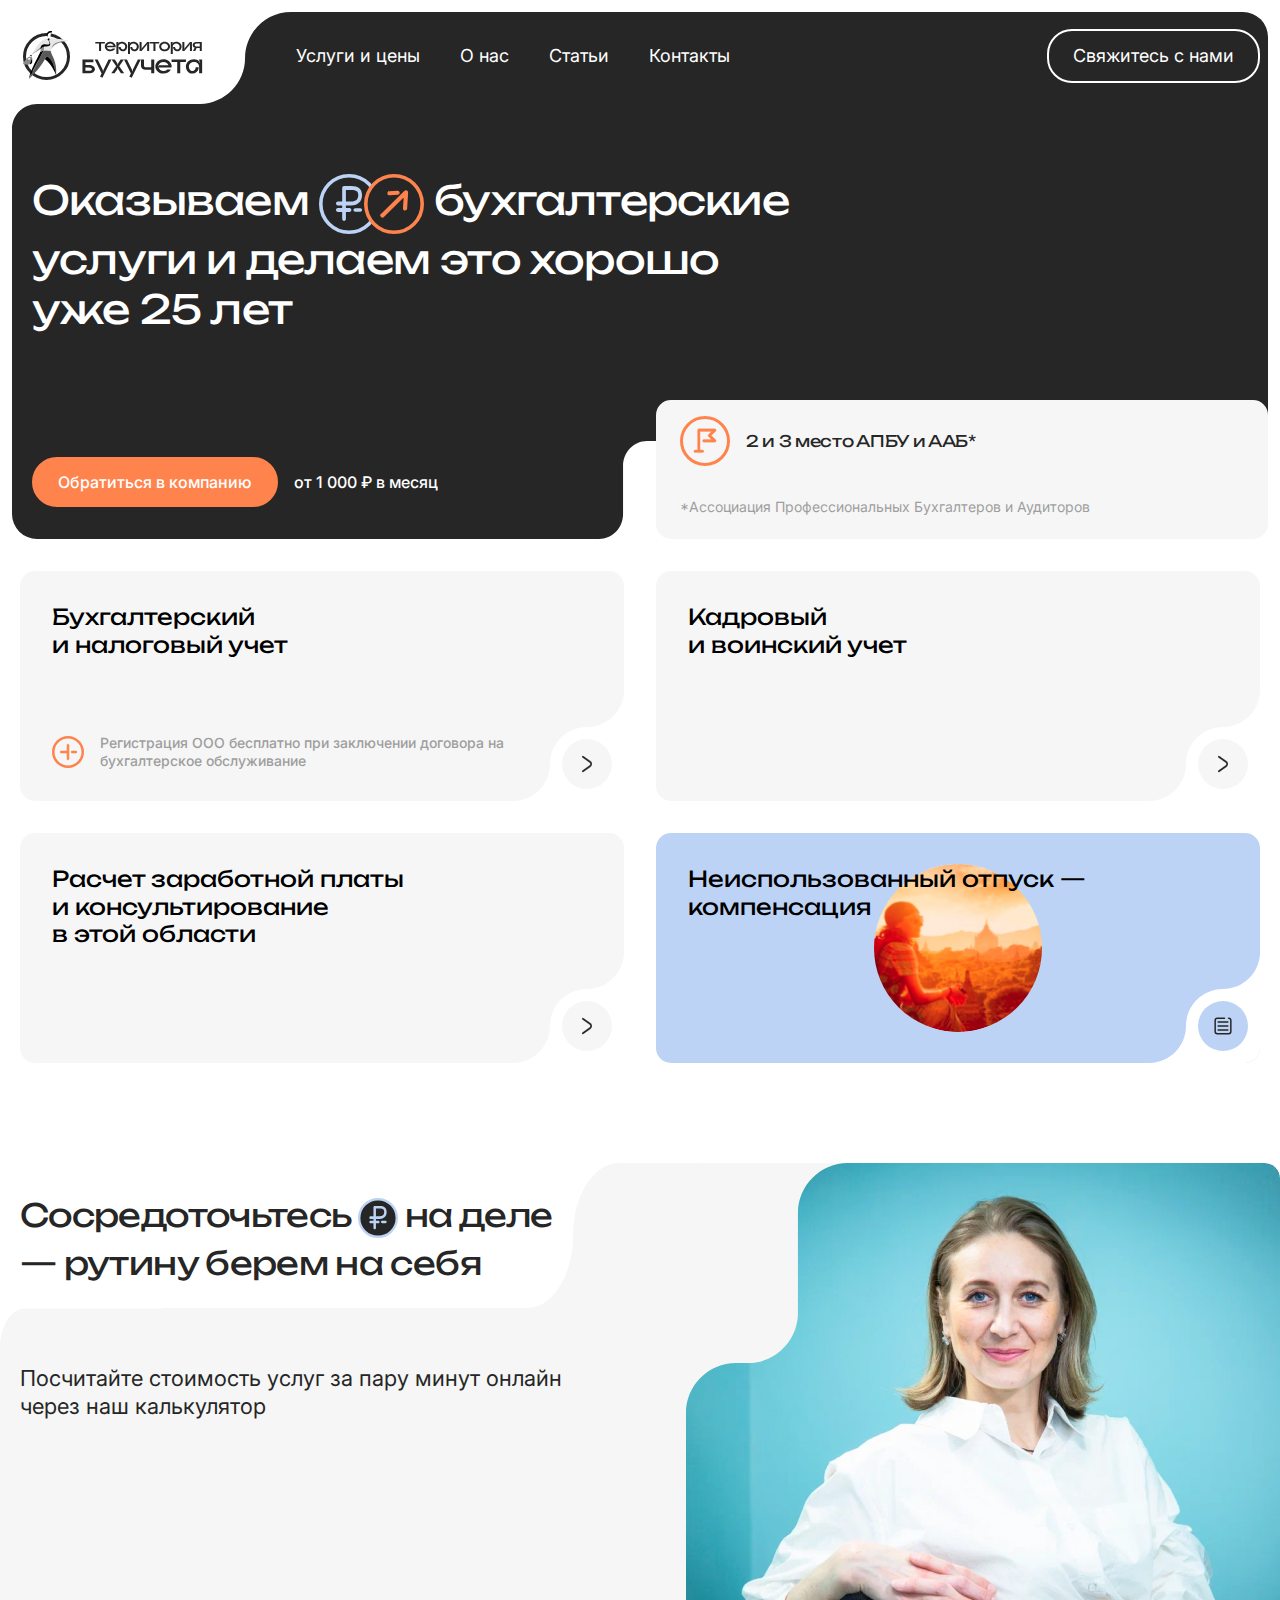
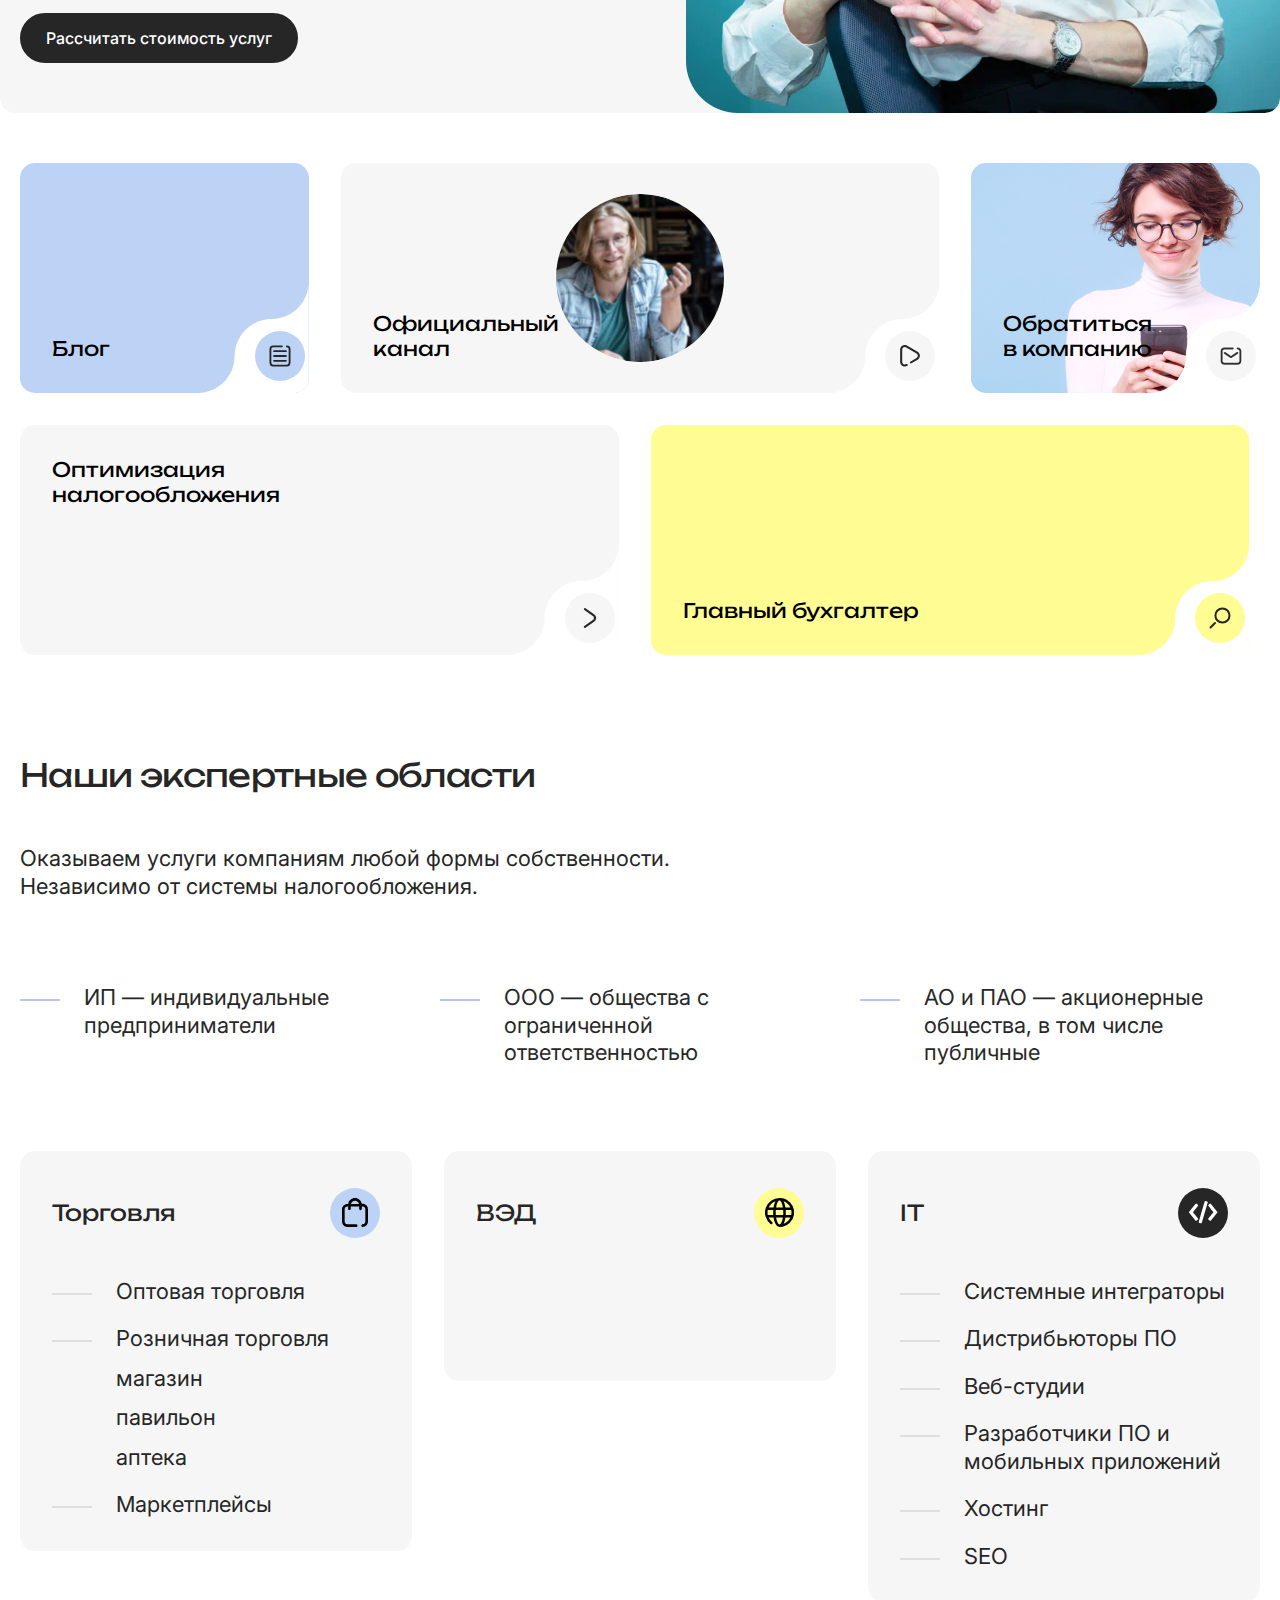
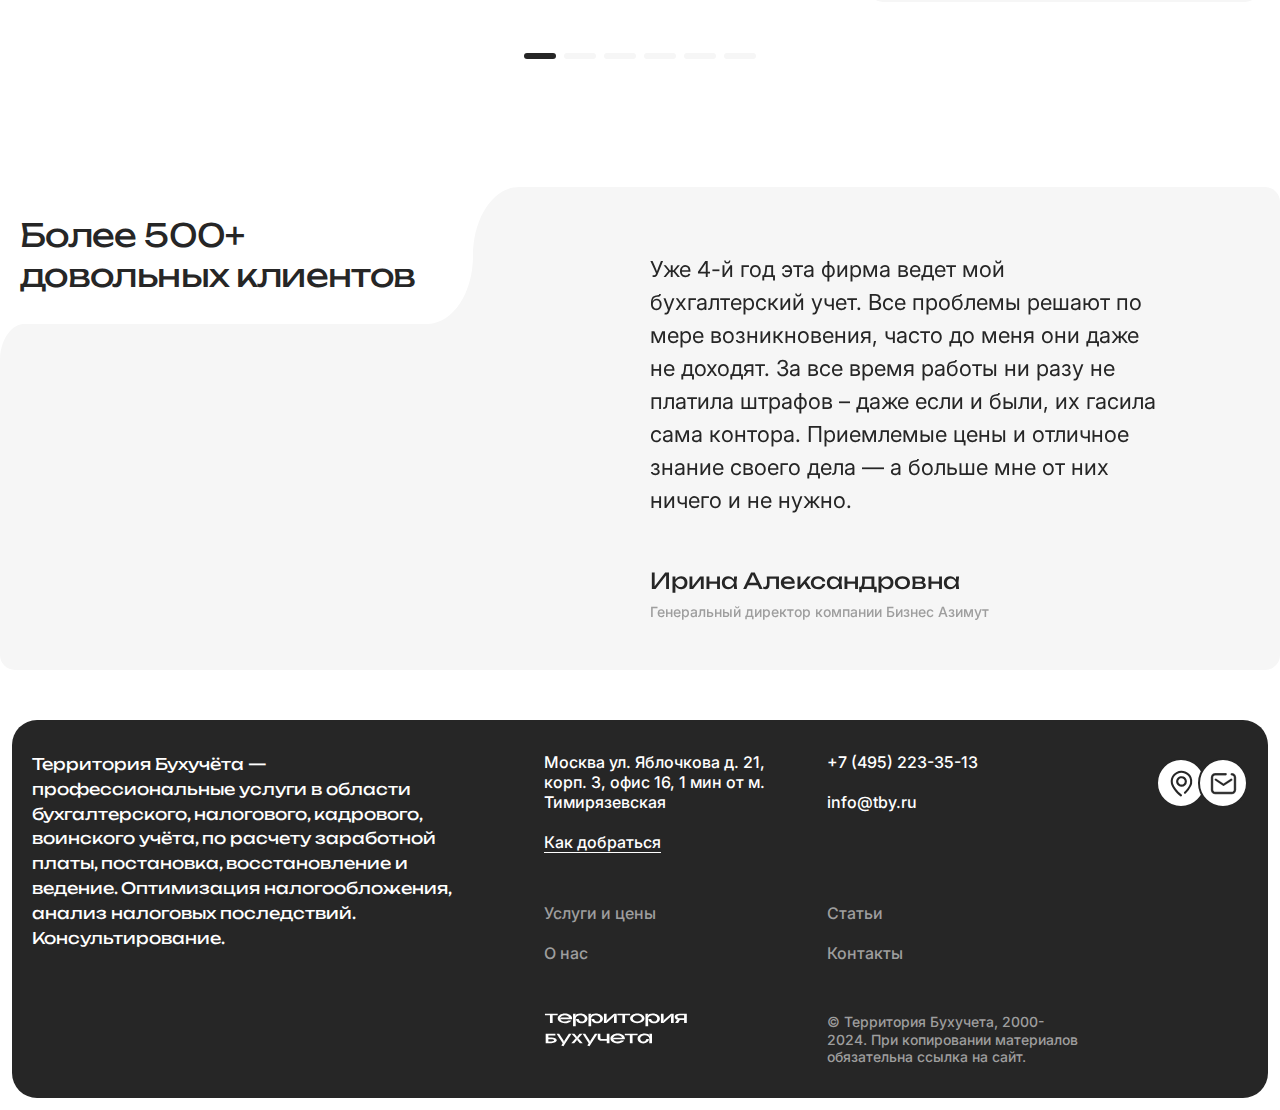
==== commit 6399fc0a: "upd: Update" ====
--- a/index.html
+++ b/index.html
@@ -93,7 +93,19 @@
 						<div class="main__after"></div>
 					</div>
 				</div>
-				<div class="main__additional"></div>
+				<div class="main__additional">
+					<div class="main-achievement main__achievement">
+						<div class="main-achievement__item">
+							<div class="main-achievement__top">
+								<picture class="main-achievement__icon">
+									<img src="img/icon-flag.svg" alt="Icon">
+								</picture>
+								<h3 class="main-achievement__title">2 и 3 место АПБУ и ААБ*</h3>
+							</div>
+							<span class="main-achievement__help">*Ассоциация Профессиональных Бухгалтеров и Аудиторов</span>
+						</div>
+					</div>
+				</div>
 			</section>
 			<!-- end of main -->
 			<!-- services -->
@@ -166,6 +178,27 @@
 				</div>
 			</div>
 			<!-- end of services -->
+			<!-- calculate cost -->
+			<section class="calculate-cost" id="calculate-cost">
+				<div class="calculate-cost__wrap">
+					<div class="container">
+						<div class="calculate-cost__wrapper">
+							<div class="calculate-cost__body">
+								<h2 class="calculate-cost__heading">Сосредоточьтесь <div class="c-text-icons c-text-icons--sm"><img class="c-text-icons__icon" src="img/icon-rub.svg" alt="Icon"></div> на деле — рутину берем на себя</h2>
+								<div class="calculate-cost__content">
+									<p class="calculate-cost__description">Посчитайте стоимость услуг за пару минут онлайн через наш калькулятор</p>
+									<a href="#" class="calculate-cost__btn btn btn--dark">Рассчитать стоимость услуг</a>
+								</div>
+							</div>
+							<picture class="calculate-cost__img">
+								<img src="img/calculate-cost.jpg" alt="Image">
+							</picture>
+						</div>
+						<div class="calculate-cost__before"></div>
+					</div>
+				</div>
+			</section>
+			<!-- end of calculate cost -->
 			<!-- information -->
 			<div class="information" id="information">
 				<div class="container">
@@ -497,6 +530,12 @@
 		<clipPath id="reviews-before" clipPathUnits="objectBoundingBox">
 			<path d="M1,0 H0 V1 C0,0.942,0.013,0.895,0.028,0.895 H0.813 C0.865,0.895,0.907,0.739,0.907,0.545 V0.35 C0.907,0.159,0.949,0.004,1,0 V0" fill="white" />
 		</clipPath>
+		<clipPath id="reply-before" clipPathUnits="objectBoundingBox">
+			<path d="M0,0 V1 H1 C0.888,1,0.797,0.886,0.797,0.746 V0.504 C0.797,0.364,0.706,0.25,0.594,0.25 H0.203 C0.092,0.25,0.002,0.139,0,0" fill="white" />
+		</clipPath>
+		<clipPath id="calculate-cost-before" clipPathUnits="objectBoundingBox">
+			<path d="M1,0 H0 V1 C0,0.89,0.138,0.8,0.309,0.8 H0.383 C0.553,0.8,0.691,0.71,0.691,0.6 V0.2 C0.691,0.09,0.83,0,1,0" fill="white" />
+		</clipPath>
 	</svg>
 	<!-- end of decor -->
 	<!-- scripts -->
--- a/css/app.min.css
+++ b/css/app.min.css
@@ -1 +1 @@
-body{position:relative;overflow-x:hidden;font-family:"Inter",sans-serif;font-size:16px;line-height:1.25;color:#262626}ul,ol,li{display:block;padding:0;margin:0;list-style:none}h1,h2,h3,h4,h5,h6{margin:0;font-family:"Unbounded",sans-serif;font-weight:normal;line-height:1.25}p{margin:0}a{display:inline-block;color:#000;text-decoration:none;-webkit-transition:all .25s ease-in-out;transition:all .25s ease-in-out}a:hover{text-decoration:none;color:#000}a:active{color:#000}input[type=number]{-moz-appearance:textfield}input[type=number]::-webkit-outer-spin-button,input[type=number]::-webkit-inner-spin-button{display:none;-webkit-appearance:none;appearance:none;margin:0}picture{display:block}img{max-width:100%}svg{-webkit-transition:all .25s ease-in-out;transition:all .25s ease-in-out}.container{margin:0 auto;padding:0 20px;max-width:1380px;width:100%}@media screen and (max-width: 767px){.container{padding:0 12px}}.btn{display:-webkit-box;display:-ms-flexbox;display:flex;-webkit-box-align:center;-ms-flex-align:center;align-items:center;-webkit-box-pack:center;-ms-flex-pack:center;justify-content:center;padding:15px 24px;width:-webkit-fit-content;width:-moz-fit-content;width:fit-content;font-size:16px;font-weight:500;line-height:1;text-align:center;color:#fff;background:#ff834d;border:2px solid #ff834d;border-radius:25px;-webkit-transition:all .25s ease-in-out;transition:all .25s ease-in-out}.btn>svg{min-width:16px;width:16px;height:16px}.btn>*+*{margin-left:12px}.btn:focus{outline:none}.btn:hover{color:#fff}.btn--md{padding:16px 24px;font-size:18px;font-weight:normal}.btn--circle{padding:15px}.btn--dark{color:#fff;background:#262626;border-color:#262626}.btn--dark-border{color:#262626;background:rgba(0,0,0,0);border-color:#262626}.btn--dark-border:hover{color:#262626}@media screen and (hover: hover){.btn--dark-border:hover{color:#fff;border-color:#fff}}@media screen and (max-width: 767px){.btn{padding:7.5px 16px;font-size:14px;font-weight:normal}.btn>svg{min-width:14px;width:14px;height:14px}.btn--circle{padding:7.5px}}.input-field__inner{position:relative;z-index:1}.input-field__input{-webkit-appearance:none;-moz-appearance:none;appearance:none;display:block;padding:0 0 8px 0;width:100%;font-size:22px;font-weight:normal;line-height:1.5;color:#262626;background:rgba(0,0,0,0);border:none;border-bottom:2px solid #262626;border-radius:0;-webkit-transition:all .25s ease-in-out;transition:all .25s ease-in-out}.input-field__input::-webkit-input-placeholder{opacity:1;color:#262626}.input-field__input::-moz-placeholder{opacity:1;color:#262626}.input-field__input:-ms-input-placeholder{opacity:1;color:#262626}.input-field__input::-ms-input-placeholder{opacity:1;color:#262626}.input-field__input::placeholder{opacity:1;color:#262626}.input-field__input:focus{outline:none}@media screen and (max-width: 767px){.input-field__input{padding:0 0 4px 0;font-size:16px}}.file__input{display:none}.file__label{display:-webkit-box;display:-ms-flexbox;display:flex;-webkit-box-align:center;-ms-flex-align:center;align-items:center;padding:10px 20px;width:-webkit-fit-content;width:-moz-fit-content;width:fit-content;font-size:20px;font-weight:normal;background:rgba(0,0,0,0);border:2px solid #262626;border-radius:25px;cursor:pointer;-webkit-transition:all .25s ease-in-out;transition:all .25s ease-in-out}.file__label>svg{min-width:16px;width:16px;height:32px;color:#262626}.file__label>*+*{margin-left:16px}.file__label:focus{outline:none}@media screen and (hover: hover){.file__label:hover{color:#fff;background:#262626}.file__label:hover>svg{color:#fff}}@media screen and (max-width: 767px){.file__label{padding:6.75px 16px;font-size:14px;border:1px solid #262626}.file__label>svg{min-width:8px;width:8px;height:17px}.file__label>*+*{margin-left:12px}}.c-icons--white .c-icons__link{background:#262626;border-color:#fff}.c-icons--white .c-icons__icon{color:#fff}.c-icons--blue .c-icons__link{background:#bdd3f5}.c-icons--yellow .c-icons__link{background:#fefc93}.c-icons__list{display:-webkit-box;display:-ms-flexbox;display:flex}.c-icons__item+.c-icons__item{margin-left:-8px}.c-icons__link{display:-webkit-box;display:-ms-flexbox;display:flex;-webkit-box-align:center;-ms-flex-align:center;align-items:center;-webkit-box-pack:center;-ms-flex-pack:center;justify-content:center;min-width:50px;width:50px;height:50px;background:#fff;border:2px solid #262626;border-radius:50%}.c-icons__icon{min-width:27px;width:27px;height:27px;color:#262626}.c-text-icons{display:-webkit-inline-box;display:-ms-inline-flexbox;display:inline-flex;vertical-align:middle}.c-text-icons__icon+.c-text-icons__icon{margin-left:-15px}@media screen and (max-width: 767px){.c-text-icons__icon+.c-text-icons__icon{margin-left:-4px}}.c-text-icons__icon{display:block;overflow:hidden;min-width:60px;width:60px;height:60px}.c-text-icons__icon img{display:block;width:100%;height:100%;-o-object-fit:cover;object-fit:cover}@media screen and (max-width: 767px){.c-text-icons__icon{min-width:30px;width:30px;height:30px}}.header{position:absolute;top:29px;right:0;left:0;z-index:200;display:block}.header--white .header__logotype .dark{display:none}.header--white .header__logotype .white{display:block}.header--white .header__btn{color:#fff;border-color:#fff}.header--white .header__btn:hover{color:#fff}.header--white .nav__link{color:#fff}.header--white .nav__link:hover{color:#fff}@media screen and (hover: hover){.header--white .nav__link:hover{color:#ff834d}}@media screen and (max-width: 1023px){.header{top:24px}}.header__wrapper{position:relative;z-index:1;display:-webkit-box;display:-ms-flexbox;display:flex;-webkit-box-align:center;-ms-flex-align:center;align-items:center;-webkit-box-pack:justify;-ms-flex-pack:justify;justify-content:space-between}@media screen and (max-width: 1023px){.header__wrapper{padding:0 12px}}.header__logotype{display:block;margin-right:30px;overflow:hidden;min-width:183px;width:183px;height:50px}.header__logotype picture{display:block;width:100%;height:100%}.header__logotype img{display:block;width:100%;height:100%;-o-object-fit:contain;object-fit:contain;-o-object-position:left center;object-position:left center}@media screen and (min-width: 1024px)and (max-width: 1199px){.header__logotype{min-width:163px;width:163px;height:54px}}@media screen and (max-width: 1023px){.header__logotype{min-width:143px;width:143px;height:34px}.header__logotype .white{display:none}}.header__nav{margin-right:auto;padding-left:63px}@media screen and (min-width: 1024px)and (max-width: 1199px){.header__nav{padding-left:33px}}@media screen and (max-width: 1023px){.header__nav{display:none}}.header__btn{margin-left:12px}@media screen and (max-width: 1023px){.header__btn{display:none}}@media screen and (min-width: 1024px){.header__icons{display:none}}.nav__list{display:-webkit-box;display:-ms-flexbox;display:flex;-webkit-box-align:center;-ms-flex-align:center;align-items:center;width:-webkit-fit-content;width:-moz-fit-content;width:fit-content}.nav__item+.nav__item{margin-left:40px}.nav__link{display:block;width:-webkit-fit-content;width:-moz-fit-content;width:fit-content;font-size:18px;font-weight:normal}@media screen and (hover: hover){.nav__link:hover{color:#fff}}.footer{position:relative;z-index:1;margin:50px 12px 12px;padding:32px 0;color:#fff}.footer::before{content:"";position:absolute;top:0;right:0;bottom:0;left:0;z-index:-1;display:block;width:100%;height:100%;background:#262626;border-radius:25px}.footer--indent-lg{margin-top:100px}@media screen and (max-width: 1023px){.footer::before{border-radius:15px}}@media screen and (min-width: 768px)and (max-width: 1023px){.footer{padding:20px 0}}@media screen and (max-width: 767px){.footer{margin-top:12px;padding:12px 0}.footer--indent-lg{margin-top:24px}}.footer__wrapper{display:-webkit-box;display:-ms-flexbox;display:flex;-webkit-box-pack:justify;-ms-flex-pack:justify;justify-content:space-between}.footer__left{max-width:424px;width:100%}@media screen and (min-width: 1024px)and (max-width: 1199px){.footer__left{max-width:364px}}@media screen and (max-width: 1023px){.footer__left{display:none}}.footer__right{display:-webkit-box;display:-ms-flexbox;display:flex;-webkit-box-orient:vertical;-webkit-box-direction:normal;-ms-flex-direction:column;flex-direction:column;-webkit-box-pack:justify;-ms-flex-pack:justify;justify-content:space-between;padding-left:88px;max-width:calc(100% - 424px);width:100%}@media screen and (min-width: 1024px)and (max-width: 1199px){.footer__right{padding-left:40px;max-width:calc(100% - 364px)}}@media screen and (max-width: 1023px){.footer__right{padding:0;max-width:none}}.footer__title{font-family:"Unbounded",sans-serif;font-size:16px;font-weight:normal;line-height:1.55}.footer__inner{display:-webkit-box;display:-ms-flexbox;display:flex}@media screen and (max-width: 1023px){.footer__inner:not(.footer__inner--nowrap){-webkit-box-orient:vertical;-webkit-box-direction:normal;-ms-flex-direction:column;flex-direction:column}.footer__inner:not(.footer__inner--nowrap) .footer__block{width:100%}.footer__inner:not(.footer__inner--nowrap) .footer__block:nth-child(n+2){margin-top:24px}.footer__inner--nowrap .footer__block{width:calc(50% - 10px)}.footer__inner--nowrap .footer__block:nth-child(2n){margin-left:20px}.footer__inner--nowrap .footer__block:nth-child(n+3){margin-top:12px}}.footer__inner+.footer__inner{margin-top:50px}@media screen and (max-width: 1023px){.footer__inner+.footer__inner{margin-top:24px}.footer__inner+.footer__inner:last-child{margin-top:34px}}@media screen and (min-width: 1400px){.footer__block:first-child{max-width:352px;width:100%}.footer__block:nth-child(2){margin-left:51px;max-width:266px;width:100%}.footer__block:nth-child(2)+.footer__block:last-child{margin-left:auto}}@media screen and (min-width: 1200px)and (max-width: 1399px){.footer__block:first-child{max-width:252px;width:100%}.footer__block:nth-child(2){margin-left:31px;max-width:252px;width:100%}.footer__block:nth-child(2)+.footer__block:last-child{margin-left:auto}}@media screen and (min-width: 1024px)and (max-width: 1199px){.footer__block:first-child{max-width:212px;width:100%}.footer__block:nth-child(2){margin-left:21px;max-width:212px;width:100%}.footer__block:nth-child(2)+.footer__block:last-child{margin-left:auto}}@media screen and (max-width: 1023px){.footer__block:nth-child(2)+.footer__block:last-child{display:none}}.footer__logotype{display:block;overflow:hidden;min-width:143px;width:143px;height:34px}.footer__logotype img{display:block;width:100%;height:100%;-o-object-fit:contain;object-fit:contain}.footer__address{display:block;margin:0;width:-webkit-fit-content;width:-moz-fit-content;width:fit-content;font-size:16px;font-weight:500;color:#fff}@media screen and (max-width: 767px){.footer__address{font-size:12px}}.footer__address+.footer__link,.footer__link+.footer__link{margin-top:20px}@media screen and (max-width: 1023px){.footer__address+.footer__link,.footer__link+.footer__link{margin-top:12px}}.footer__link{display:block;width:-webkit-fit-content;width:-moz-fit-content;width:fit-content;font-size:16px;font-weight:500;color:#fff}.footer__link:hover{color:#fff}.footer__link--underline{border-bottom:1px solid #fff}@media screen and (hover: hover){.footer__link:hover{color:#ff834d;border-color:#ff834d}}@media screen and (max-width: 767px){.footer__link{font-size:12px}}.footer__icons{margin-top:6px}.footer__list-item+.footer__list-item{margin-top:20px}@media screen and (max-width: 767px){.footer__list-item+.footer__list-item{margin-top:12px}}.footer__list-link{display:block;width:-webkit-fit-content;width:-moz-fit-content;width:fit-content;font-size:16px;font-weight:500;color:#9e9e9e}.footer__list-link:hover{color:#9e9e9e}@media screen and (hover: hover){.footer__list-link:hover{color:#ff834d}}@media screen and (max-width: 767px){.footer__list-link{font-size:12px}}.footer__copyright{display:block;width:-webkit-fit-content;width:-moz-fit-content;width:fit-content;font-size:14px;font-weight:500;color:#9e9e9e}@media screen and (max-width: 767px){.footer__copyright{max-width:266px;font-size:12px}}.scroll-disabled{overflow:hidden}.wrapper{display:-webkit-box;display:-ms-flexbox;display:flex;-webkit-box-orient:vertical;-webkit-box-direction:normal;-ms-flex-direction:column;flex-direction:column;overflow:hidden;min-height:100vh}.wrapper__content{-webkit-box-flex:1;-ms-flex:1 1 100%;flex:1 1 100%}.section-inner{margin-top:25px;padding-top:25px}@media screen and (max-width: 767px){.section-inner{margin-top:12px;padding-top:12px}}@media screen and (min-width: 768px){.section-inner__content>*:not(.wide){padding:0 32px;max-width:947px}}@media screen and (max-width: 767px){.section-inner__content{padding:0 12px}}.content{font-size:22px;font-weight:normal;line-height:1.6}@media screen and (max-width: 767px){.content{font-size:16px}}.content>*:not(:last-child){margin-bottom:50px}@media screen and (max-width: 767px){.content>*:not(:last-child){margin-bottom:24px}}.content h1:not([class]),.content h2:not([class]),.content h3:not([class]),.content h4:not([class]),.content h5:not([class]),.content h6:not([class]){font-family:"Unbounded",sans-serif;font-weight:normal}.content h1:not([class]){font-size:40px;line-height:1.375}@media screen and (max-width: 767px){.content h1:not([class]){font-size:20px;letter-spacing:-0.02em}}.content h2:not([class]){font-size:32px;line-height:1.5625;letter-spacing:-0.02em}@media screen and (max-width: 767px){.content h2:not([class]){font-size:19px;line-height:1.3157894737}}.content h3:not([class]){font-size:28px;line-height:1.7857142857;letter-spacing:-0.02em}@media screen and (max-width: 767px){.content h3:not([class]){font-size:19px;line-height:1.3157894737}}.content h4:not([class]){font-size:22px;line-height:1.8181818182}@media screen and (max-width: 767px){.content h4:not([class]){font-size:16px;line-height:1.5}}.content h5:not([class]){font-size:20px;line-height:1.5}@media screen and (max-width: 767px){.content h5:not([class]){font-size:16px}}.content h6:not([class]){font-size:18px;line-height:1.5}@media screen and (max-width: 767px){.content h6:not([class]){font-size:15px}}.content ul:not([class]) li{position:relative;z-index:1;display:block;margin:0;padding-left:56px;font-size:22px;font-weight:normal;line-height:1.6}.content ul:not([class]) li::before{content:"";position:absolute;top:18px;left:0;z-index:1;display:block;width:40px;height:2px;background:#bdd3f5}@media screen and (max-width: 767px){.content ul:not([class]) li{padding-left:40px;font-size:16px}.content ul:not([class]) li::before{top:11px;width:28px}}.content ul:not([class]) li+li{margin-top:46px}@media screen and (max-width: 767px){.content ul:not([class]) li+li{margin-top:24px}}.content ol:not([class]){counter-reset:num-list}.content ol:not([class]) li{position:relative;z-index:1;display:block;margin:0;padding-left:56px;font-size:22px;font-weight:normal;line-height:1.6}.content ol:not([class]) li::before{content:"";counter-increment:num-list;content:counter(num-list);position:absolute;top:0;left:0;z-index:1;display:-webkit-box;display:-ms-flexbox;display:flex;-webkit-box-align:center;-ms-flex-align:center;align-items:center;-webkit-box-pack:center;-ms-flex-pack:center;justify-content:center;width:32px;height:32px;font-size:16px;font-weight:normal;line-height:1.6;text-align:center;border:3px solid #bdd3f5;border-radius:50%}@media screen and (max-width: 767px){.content ol:not([class]) li{padding-left:40px;font-size:16px}.content ol:not([class]) li::before{width:25px;height:25px;font-size:14px;border:2px solid #bdd3f5}}.content ol:not([class]) li+li{margin-top:46px}@media screen and (max-width: 767px){.content ol:not([class]) li+li{margin-top:24px}}.content b,.content strong{font-weight:600}.content picture{display:block;overflow:hidden;width:100%;border-radius:25px}.content-slider__slider-wrapper{overflow-x:clip;margin:0 calc(50% - 50vw)}.content-slider__slider-wrapper .swiper{overflow:visible;margin:0 auto;padding:0 20px;max-width:1380px;width:100%}@media screen and (max-width: 767px){.content-slider__slider-wrapper .swiper{padding:0 24px}}.content-slider__slider-wrapper .swiper-slide{width:-webkit-fit-content;width:-moz-fit-content;width:fit-content;height:auto}.content-slider__slide{display:block;overflow:hidden;min-width:654px;width:654px;height:466px;border-radius:25px}.content-slider__slide img{display:block;width:100%;height:100%;-o-object-fit:cover;object-fit:cover}@media screen and (max-width: 767px){.content-slider__slide{min-width:293px;width:293px;height:200px;border-radius:15px}}.content-author__wrapper{position:relative;z-index:1;display:-webkit-box;display:-ms-flexbox;display:flex;-webkit-box-align:end;-ms-flex-align:end;align-items:flex-end}.content-author__img{position:relative;z-index:1;display:block;overflow:hidden;max-width:884px;min-width:884px;width:100%;height:414px;border-radius:15px}.content-author__img img{display:block;width:100%;height:100%;-o-object-fit:cover;object-fit:cover}@media screen and (min-width: 1024px)and (max-width: 1199px){.content-author__img{max-width:700px;min-width:700px;height:328px}}@media screen and (min-width: 1024px){.content-author__img::after{content:"";position:absolute;right:-1px;bottom:-1px;z-index:1;display:block;width:139px;height:139px;background:#fff;-webkit-clip-path:url(#information-card);clip-path:url(#information-card)}}@media screen and (max-width: 1023px){.content-author__img{max-width:none;min-width:auto;height:300px}.content-author__img::before{content:"";position:absolute;bottom:-1px;z-index:1;display:block;width:96px;height:92px;background:#fff;-webkit-clip-path:url(#content-author-before);clip-path:url(#content-author-before)}.content-author__img::after{content:"";position:absolute;right:-1px;bottom:-1px;z-index:1;display:block;width:159px;height:142px;background:#fff;-webkit-clip-path:url(#content-author-after);clip-path:url(#content-author-after)}}@media screen and (min-width: 768px)and (max-width: 1023px){.content-author__img::before{left:334px}}@media screen and (max-width: 767px){.content-author__img::before{left:60px}}@media screen and (max-width: 359px){.content-author__img::after{width:109px}}.content-author__body{position:relative;z-index:10;margin-left:-67px;max-width:calc(100% - 817px);width:100%}@media screen and (min-width: 1024px)and (max-width: 1199px){.content-author__body{max-width:calc(100% - 700px)}}@media screen and (max-width: 1023px){.content-author__body{position:absolute;right:0;bottom:0;margin-left:0;padding-bottom:12px}.content-author__body::before{content:"";position:absolute;right:0;bottom:-1px;z-index:-1;display:block;height:92px;background:#fff}}@media screen and (min-width: 768px)and (max-width: 1023px){.content-author__body{max-width:calc(100% - 429px)}.content-author__body::before{width:100%}}@media screen and (max-width: 767px){.content-author__body{max-width:calc(100% - 129px)}.content-author__body::before{width:calc(100% - 26px)}}.content-author__title{display:block;overflow:hidden;max-width:100%;width:-webkit-fit-content;width:-moz-fit-content;width:fit-content;font-family:"Unbounded",sans-serif;font-size:22px;font-weight:normal;white-space:nowrap;text-overflow:ellipsis}@media screen and (max-width: 767px){.content-author__title{font-size:16px}}.content-author__help{display:-webkit-box;-webkit-line-clamp:2;-webkit-box-orient:vertical;overflow:hidden;margin-top:8px;max-width:294px;width:-webkit-fit-content;width:-moz-fit-content;width:fit-content;font-size:14px;font-weight:500;line-height:1.2142857143;text-overflow:ellipsis;color:#9e9e9e}@media screen and (max-width: 767px){.content-author__help{font-size:12px;line-height:1.25}}.main{position:relative;z-index:1;margin:12px 12px 0}.main--blue .main__wrap{color:#262626;background:#bdd3f5}.main--yellow .main__wrap{color:#262626;background:#fefc93}@media screen and (min-width: 768px)and (max-width: 1023px){.main{margin:12px 20px 0}}.main__wrap{position:relative;z-index:1;color:#fff;background:#262626;border-radius:25px}@media screen and (max-width: 1023px){.main__wrap{border-radius:15px}}@media screen and (min-width: 1380px){.main__before{width:calc((100vw - 1340px)/2 + 259px - 90px)}}@media screen and (min-width: 1200px)and (max-width: 1379px){.main__before{width:189px}}@media screen and (min-width: 1024px)and (max-width: 1199px){.main__before{width:163px}}@media screen and (min-width: 1024px){.main__before{position:absolute;top:0;left:0;z-index:-1;height:92px;background:#fff}.main__before::before{content:"";position:absolute;top:0;left:0;z-index:1;display:block;width:162px;height:117px;background:#fff;-webkit-clip-path:url(#main-before-left);clip-path:url(#main-before-left)}.main__before::after{content:"";position:absolute;top:0;right:1px;z-index:1;-webkit-transform:translate(100%, 0);-ms-transform:translate(100%, 0);transform:translate(100%, 0);display:block;width:91px;height:92px;background:#fff;-webkit-clip-path:url(#main-before-right);clip-path:url(#main-before-right)}}@media screen and (max-width: 1023px){.main__before{display:none}}@media screen and (min-width: 1200px){.main__after{width:calc((100vw - 1340px)/2 + 670px + 30px - 50px)}}@media screen and (min-width: 1024px)and (max-width: 1199px){.main__after{width:calc((100vw - 1340px)/2 + 670px + 23px - 50px)}}@media screen and (min-width: 1024px){.main__after{position:absolute;right:0;bottom:0;z-index:-1;height:123px}.main__after::before{content:"";position:absolute;left:1px;bottom:0;z-index:1;-webkit-transform:translate(-100%, 0);-ms-transform:translate(-100%, 0);transform:translate(-100%, 0);display:block;width:50px;height:98px;background:#fff;-webkit-clip-path:url(#main-after-left);clip-path:url(#main-after-left)}.main__after::after{content:"";position:absolute;right:0;bottom:0;z-index:1;display:block;width:100%;height:123px;background:#fff;-webkit-clip-path:url(#main-after-right);clip-path:url(#main-after-right)}}@media screen and (max-width: 1023px){.main__after{display:none}}.main__body{display:-webkit-box;display:-ms-flexbox;display:flex;-webkit-box-orient:vertical;-webkit-box-direction:normal;-ms-flex-direction:column;flex-direction:column;padding:162px 0 32px;max-width:759px;min-height:527px;width:100%}@media screen and (min-width: 768px)and (max-width: 1023px){.main__body{padding:127px 0 20px;min-height:400px}}@media screen and (max-width: 767px){.main__body{padding:117px 0 20px;min-height:260px}}.main__heading{font-family:"Unbounded",sans-serif;font-size:40px;font-weight:normal;letter-spacing:-0.02em}@media screen and (max-width: 767px){.main__heading{font-size:20px}}.main__description{margin-top:50px;max-width:530px;width:100%;font-size:22px;font-weight:normal}@media screen and (min-width: 1024px)and (max-width: 1199px){.main__description{max-width:450px}}@media screen and (max-width: 767px){.main__description{margin-top:24px;padding-bottom:40px;font-size:16px}}.main__bottom{display:-webkit-box;display:-ms-flexbox;display:flex;-webkit-box-align:center;-ms-flex-align:center;align-items:center;margin-top:auto;padding-top:50px;width:-webkit-fit-content;width:-moz-fit-content;width:fit-content}.main__btn+.main__help{margin-left:16px}.main__help{display:block;width:-webkit-fit-content;width:-moz-fit-content;width:fit-content;font-size:16px;font-weight:500}@media screen and (max-width: 767px){.main__help{display:none}}.main__img{position:absolute;right:-130px;bottom:-36px;z-index:10;display:block;overflow:hidden;min-width:330px;width:330px;height:330px;border-radius:50%}.main__img img{display:block;width:100%;height:100%;-o-object-fit:cover;object-fit:cover}@media screen and (min-width: 1024px)and (max-width: 1199px){.main__img{min-width:230px;width:230px;height:230px}}@media screen and (max-width: 1023px){.main__img{display:none}}.main__additional{display:-webkit-box;display:-ms-flexbox;display:flex;max-width:1340px;width:100%}@media screen and (min-width: 1024px){.main__additional{position:absolute;bottom:0;left:50%;z-index:1;-webkit-transform:translate(-50%, 0);-ms-transform:translate(-50%, 0);transform:translate(-50%, 0);-webkit-box-pack:end;-ms-flex-pack:end;justify-content:flex-end}}@media screen and (max-width: 1023px){.main__additional{margin-top:12px}}@media screen and (min-width: 1200px){.main__services,.main__about{width:calc(50% - 16px)}}@media screen and (min-width: 1024px)and (max-width: 1199px){.main__services,.main__about{width:calc(50% - 10px)}}@media screen and (max-width: 1023px){.main__services,.main__about{width:100%}}.services{margin-top:16px;padding-top:16px}.services--indent-lg{margin-top:50px;padding-top:50px}@media screen and (max-width: 767px){.services{margin-top:0;padding-top:12px}.services--indent-lg{margin-top:12px;padding-top:12px}}.services__wrapper{display:-webkit-box;display:-ms-flexbox;display:flex;-ms-flex-wrap:wrap;flex-wrap:wrap}@media screen and (min-width: 1200px){.services__item{width:calc(50% - 16px)}.services__item:nth-child(2n){margin-left:32px}.services__item:nth-child(n+3){margin-top:32px}}@media screen and (min-width: 1024px)and (max-width: 1199px){.services__item{width:calc(50% - 10px)}.services__item:nth-child(2n){margin-left:20px}.services__item:nth-child(n+3){margin-top:20px}}@media screen and (min-width: 768px)and (max-width: 1023px){.services__item{width:100%}.services__item:nth-child(n+2){margin-top:20px}}@media screen and (max-width: 767px){.services__item{width:100%}.services__item:nth-child(n+2){margin-top:12px}}.services-card--blue .services-card__wrap{background:#bdd3f5}.services-card--blue .services-card__icon{background:#bdd3f5}.services-card--dark .services-card__wrap{color:#fff;background:#262626}.services-card--dark .services-card__icon{background:#262626}.services-card--dark .services-card__icon>svg{color:#fff}.services-card__wrap{position:relative;z-index:1;display:-webkit-box;display:-ms-flexbox;display:flex;-webkit-box-orient:vertical;-webkit-box-direction:normal;-ms-flex-direction:column;flex-direction:column;-webkit-box-pack:justify;-ms-flex-pack:justify;justify-content:space-between;overflow:hidden;padding:32px;min-height:230px;background:#f6f6f6;border-radius:15px}.services-card__wrap::before{content:"";position:absolute;right:0;bottom:0;z-index:1;display:block;width:110px;height:110px;background:#fff;-webkit-clip-path:url(#services-card);clip-path:url(#services-card)}@media screen and (max-width: 767px){.services-card__wrap{padding:20px;min-height:200px}}.services-card__block+.services-card__block{margin-top:20px}.services-card__title{display:block;width:-webkit-fit-content;width:-moz-fit-content;width:fit-content;font-family:"Unbounded",sans-serif;font-size:22px;font-weight:normal}@media screen and (max-width: 767px){.services-card__title{font-size:16px}}.services-card__info{display:-webkit-box;display:-ms-flexbox;display:flex;-webkit-box-align:center;-ms-flex-align:center;align-items:center;max-width:459px;width:-webkit-fit-content;width:-moz-fit-content;width:fit-content;font-size:14px;font-weight:500;color:#9e9e9e}.services-card__info>svg{min-width:32px;width:32px;height:32px;color:#ff834d}.services-card__info>*+*{margin-left:16px}@media screen and (max-width: 767px){.services-card__info{max-width:195px;font-size:12px}.services-card__info>svg{display:none}.services-card__info>*+*{margin-left:0}}.services-card__icon{position:absolute;right:12px;bottom:12px;z-index:1;display:-webkit-box;display:-ms-flexbox;display:flex;-webkit-box-align:center;-ms-flex-align:center;align-items:center;-webkit-box-pack:center;-ms-flex-pack:center;justify-content:center;min-width:50px;width:50px;height:50px;background:#f6f6f6;border-radius:50%}.services-card__icon>svg{min-width:18px;width:18px;height:18px;color:#262626}.services-card__img{position:absolute;top:50%;left:50%;z-index:-1;-webkit-transform:translate(-50%, -50%);-ms-transform:translate(-50%, -50%);transform:translate(-50%, -50%);display:block;overflow:hidden;width:168px;height:168px;border-radius:50%}.services-card__img img{display:block;width:100%;height:100%;-o-object-fit:cover;object-fit:cover}@media screen and (max-width: 767px){.services-card__img{width:120px;height:120px}}.about-slider__slider-wrapper{display:block;width:100%;height:100%;background:#f6f6f6;border-radius:15px}.about-slider__slider-wrapper .swiper-slide{height:auto}.about-slider__slider-wrapper .swiper-pagination{position:absolute;left:32px;bottom:32px;z-index:10;display:-webkit-box;display:-ms-flexbox;display:flex;-webkit-box-align:center;-ms-flex-align:center;align-items:center;-webkit-box-pack:center;-ms-flex-pack:center;justify-content:center;width:-webkit-fit-content;width:-moz-fit-content;width:fit-content}@media screen and (max-width: 767px){.about-slider__slider-wrapper .swiper-pagination{left:20px;bottom:20px}}.about-slider__slider-wrapper .swiper-pagination-lock{opacity:0;pointer-events:none}.about-slider__slider-wrapper .swiper-pagination-bullet{display:block;min-width:32px;width:32px;height:6px;background:#e2e1e1;border-radius:4px;-webkit-transition:all .25s ease-in-out;transition:all .25s ease-in-out}.about-slider__slider-wrapper .swiper-pagination-bullet+.swiper-pagination-bullet{margin-left:8px}.about-slider__slider-wrapper .swiper-pagination-bullet-active{background:#262626}.about-slider__slide{padding:32px;min-height:230px;height:100%}@media screen and (max-width: 767px){.about-slider__slide{padding:20px;min-height:200px}}.about-slider__title{font-family:"Unbounded",sans-serif;font-size:22px;font-weight:normal;line-height:1.3636363636}@media screen and (max-width: 767px){.about-slider__title{font-size:16px;line-height:1.5}}.about-slider__img{position:absolute;top:50%;left:50%;z-index:-1;-webkit-transform:translate(-50%, -50%);-ms-transform:translate(-50%, -50%);transform:translate(-50%, -50%);display:block;overflow:hidden;width:168px;height:168px;border-radius:50%}.about-slider__img img{display:block;width:100%;height:100%;-o-object-fit:cover;object-fit:cover}@media screen and (max-width: 767px){.about-slider__img{width:120px;height:120px}}.information{margin-top:25px;padding-top:25px}@media screen and (max-width: 767px){.information{margin-top:12px;padding-top:12px}}.information__heading{margin-bottom:49px;font-family:"Unbounded",sans-serif;font-size:32px;font-weight:normal;letter-spacing:-0.02em}@media screen and (max-width: 767px){.information__heading{margin-bottom:36px;font-size:19px}}.information__wrapper{display:-webkit-box;display:-ms-flexbox;display:flex;-ms-flex-wrap:wrap;flex-wrap:wrap}@media screen and (min-width: 1200px){.information__item:first-child{width:calc(25% - 21.3333333333px)}.information__item:nth-child(2){margin-left:32px;width:calc(50% - 21.3333333333px)}.information__item:nth-child(3){margin-left:32px;width:calc(25% - 21.3333333333px)}.information__item:nth-child(n+4){margin-top:32px;width:calc(50% - 21.3333333333px)}.information__item:nth-child(5){margin-left:32px}}@media screen and (min-width: 1024px)and (max-width: 1199px){.information__item{-webkit-box-flex:1;-ms-flex:1 1 auto;flex:1 1 auto;width:calc(50% - 10px)}.information__item:nth-child(2n){margin-left:20px}.information__item:nth-child(n+3){margin-top:20px}}@media screen and (min-width: 768px)and (max-width: 1023px){.information__item{-webkit-box-flex:1;-ms-flex:1 1 auto;flex:1 1 auto;width:calc(50% - 10px)}.information__item:nth-child(2n){margin-left:20px}.information__item:nth-child(n+3){margin-top:20px}}@media screen and (max-width: 767px){.information__item{width:100%}.information__item:nth-child(n+2){margin-top:12px}}.information__slider .swiper-slide{height:auto}.information__slider .swiper-pagination{display:-webkit-box;display:-ms-flexbox;display:flex;-webkit-box-align:center;-ms-flex-align:center;align-items:center;-webkit-box-pack:center;-ms-flex-pack:center;justify-content:center;margin:51px auto 0;width:-webkit-fit-content;width:-moz-fit-content;width:fit-content}@media screen and (max-width: 767px){.information__slider .swiper-pagination{margin:12px auto 0}}.information__slider .swiper-pagination-lock{opacity:0;pointer-events:none}.information__slider .swiper-pagination-bullet{display:block;min-width:32px;width:32px;height:6px;background:#f6f6f6;border-radius:4px;-webkit-transition:all .25s ease-in-out;transition:all .25s ease-in-out}.information__slider .swiper-pagination-bullet+.swiper-pagination-bullet{margin-left:8px}.information__slider .swiper-pagination-bullet-active{background:#262626}.information__slide{width:100%;height:100%}.information-card{position:relative;z-index:1}.information-card--bottom .information-card__wrap{-webkit-box-pack:end;-ms-flex-pack:end;justify-content:flex-end}.information-card--blue .information-card__wrap{background:#bdd3f5}.information-card--blue .information-card__icon{background:#bdd3f5}.information-card--yellow .information-card__wrap{background:#fefc93}.information-card--yellow .information-card__icon{background:#fefc93}.information-card--dark .information-card__wrap{color:#fff;background:#262626}.information-card--dark .information-card__icon{background:#262626}.information-card--dark .information-card__icon>svg{color:#fff}.information-card__wrap{position:relative;z-index:1;display:-webkit-box;display:-ms-flexbox;display:flex;-webkit-box-orient:vertical;-webkit-box-direction:normal;-ms-flex-direction:column;flex-direction:column;-webkit-box-pack:justify;-ms-flex-pack:justify;justify-content:space-between;overflow:hidden;padding:32px;min-height:230px;background:#f6f6f6;border-radius:15px}.information-card__wrap::before{content:"";position:absolute;right:0;bottom:0;z-index:1;display:block;width:110px;height:110px;background:#fff;-webkit-clip-path:url(#information-card);clip-path:url(#information-card)}@media screen and (max-width: 767px){.information-card__wrap{padding:12px;min-height:200px}}.information-card__title{display:block;width:-webkit-fit-content;width:-moz-fit-content;width:fit-content;font-family:"Unbounded",sans-serif;font-size:20px;font-weight:normal}@media screen and (max-width: 767px){.information-card__title{font-size:16px}}.information-card__icon{position:absolute;right:12px;bottom:12px;z-index:1;display:-webkit-box;display:-ms-flexbox;display:flex;-webkit-box-align:center;-ms-flex-align:center;align-items:center;-webkit-box-pack:center;-ms-flex-pack:center;justify-content:center;min-width:50px;width:50px;height:50px;background:#f6f6f6;border-radius:50%}.information-card__icon>svg{min-width:22px;width:22px;height:22px;color:#262626}@media screen and (min-width: 1024px)and (max-width: 1399px){.information-card__icon{right:4px}}@media screen and (min-width: 576px)and (max-width: 1199px){.information-card__icon{min-width:40px;width:40px;height:40px}}.information-card__img{position:absolute;top:50%;left:50%;z-index:-1;-webkit-transform:translate(-50%, -50%);-ms-transform:translate(-50%, -50%);transform:translate(-50%, -50%);display:block;overflow:hidden;width:168px;height:168px;border-radius:50%}.information-card__img img{display:block;width:100%;height:100%;-o-object-fit:cover;object-fit:cover}@media screen and (max-width: 767px){.information-card__img{width:120px;height:120px}}.information-card__bg{position:absolute;top:0;right:0;bottom:0;left:0;z-index:-1;display:block;width:100%;height:100%}.information-card__bg img{display:block;width:100%;height:100%;-o-object-fit:cover;object-fit:cover}.expert-areas{margin-top:50px;padding-top:50px}@media screen and (max-width: 767px){.expert-areas{margin-top:12px;padding-top:12px}}.expert-areas__top{max-width:654px;width:100%}.expert-areas__heading{font-family:"Unbounded",sans-serif;font-size:32px;font-weight:normal;letter-spacing:-0.02em}@media screen and (max-width: 767px){.expert-areas__heading{font-size:19px}}.expert-areas__description{display:block;margin-top:50px;width:-webkit-fit-content;width:-moz-fit-content;width:fit-content;font-size:22px;font-weight:normal}@media screen and (max-width: 767px){.expert-areas__description{margin-top:24px;font-size:14px}}.expert-areas__wrapper{display:-webkit-box;display:-ms-flexbox;display:flex;-ms-flex-wrap:wrap;flex-wrap:wrap;margin-top:84px}@media screen and (max-width: 767px){.expert-areas__wrapper{margin-top:24px}}.expert-areas__item{display:-webkit-box;display:-ms-flexbox;display:flex;-webkit-box-align:start;-ms-flex-align:start;align-items:flex-start}.expert-areas__item::before{content:"";display:block;margin-top:15px;margin-right:24px;width:40px;height:2px;background:#b9c6f4}@media screen and (min-width: 1024px){.expert-areas__item{width:calc(33.333333333% - 13.3333333333px)}.expert-areas__item:nth-child(3n),.expert-areas__item:nth-child(3n-1){margin-left:20px}.expert-areas__item:nth-child(n+4){margin-top:20px}}@media screen and (max-width: 1023px){.expert-areas__item{width:100%}.expert-areas__item:nth-child(n+2){margin-top:24px}}@media screen and (max-width: 767px){.expert-areas__item::before{margin-top:10px;margin-right:12px;width:28px}}.expert-areas__value{display:block;max-width:319px;width:-webkit-fit-content;width:-moz-fit-content;width:fit-content;font-size:22px;font-weight:normal;color:#282828}@media screen and (max-width: 767px){.expert-areas__value{max-width:245px;font-size:16px}}.expert-areas__slider{margin-top:84px}@media screen and (max-width: 767px){.expert-areas__slider{margin-top:24px}}.expert-areas__slider .swiper-slide{height:auto}.expert-areas__slider .swiper-pagination{display:-webkit-box;display:-ms-flexbox;display:flex;-webkit-box-align:center;-ms-flex-align:center;align-items:center;-webkit-box-pack:center;-ms-flex-pack:center;justify-content:center;margin:51px auto 0;width:-webkit-fit-content;width:-moz-fit-content;width:fit-content}@media screen and (max-width: 767px){.expert-areas__slider .swiper-pagination{margin:12px auto 0}}.expert-areas__slider .swiper-pagination-lock{opacity:0;pointer-events:none}.expert-areas__slider .swiper-pagination-bullet{display:block;min-width:32px;width:32px;height:6px;background:#f6f6f6;border-radius:4px;-webkit-transition:all .25s ease-in-out;transition:all .25s ease-in-out}.expert-areas__slider .swiper-pagination-bullet+.swiper-pagination-bullet{margin-left:8px}.expert-areas__slider .swiper-pagination-bullet-active{background:#262626}.expert-areas__slide{width:100%}.expert-areas-card{display:block;overflow:hidden;padding:37px 32px 32px;min-height:230px;background:#f6f6f6;border-radius:15px}@media screen and (max-width: 767px){.expert-areas-card{padding:20px 20px 24px;min-height:200px}}.expert-areas-card__top{display:-webkit-box;display:-ms-flexbox;display:flex;-webkit-box-align:center;-ms-flex-align:center;align-items:center;-webkit-box-pack:justify;-ms-flex-pack:justify;justify-content:space-between;margin-bottom:40px}@media screen and (max-width: 767px){.expert-areas-card__top{margin-bottom:16px}}.expert-areas-card__title{font-family:"Unbounded",sans-serif;font-size:22px;font-weight:normal}@media screen and (max-width: 767px){.expert-areas-card__title{font-size:16px}}.expert-areas-card__icon{display:-webkit-box;display:-ms-flexbox;display:flex;-webkit-box-align:center;-ms-flex-align:center;align-items:center;-webkit-box-pack:center;-ms-flex-pack:center;justify-content:center;overflow:hidden;margin-left:10px;min-width:50px;width:50px;height:50px;background:#000;border-radius:50%}.expert-areas-card__icon>img{display:block;min-width:29px;width:29px;height:29px;-o-object-fit:contain;object-fit:contain}@media screen and (max-width: 767px){.expert-areas-card__icon{min-width:40px;width:40px;height:40px}.expert-areas-card__icon>img{min-width:20px;width:20px;height:20px}}@media screen and (max-width: 767px){.expert-areas-card__list{margin-left:-8px}}.expert-areas-card__list-item{position:relative;z-index:1;display:block;padding-left:64px;font-size:22px;font-weight:normal}.expert-areas-card__list-item::before{content:"";position:absolute;top:15px;left:0;z-index:1;display:block;width:40px;height:2px;background:#dedede}@media screen and (max-width: 767px){.expert-areas-card__list-item{padding-left:36px;font-size:16px}.expert-areas-card__list-item::before{top:9px;width:24px}}.expert-areas-card__list-item+.expert-areas-card__list-item{margin-top:20px}.expert-areas-card__sublist{margin-top:12px}@media screen and (max-width: 767px){.expert-areas-card__sublist{margin-top:20px}}.expert-areas-card__sublist-item+.expert-areas-card__sublist-item{margin-top:12px}@media screen and (max-width: 767px){.expert-areas-card__sublist-item+.expert-areas-card__sublist-item{margin-top:20px}}.expert-areas-card__sublist-item{position:relative;z-index:1;display:block;font-size:22px;font-weight:normal}@media screen and (max-width: 767px){.expert-areas-card__sublist-item{font-size:16px}}.reviews{position:relative;z-index:1}.reviews__wrap{position:relative;z-index:1;margin-top:128px;padding-bottom:50px;background:#f6f6f6;border-radius:15px}@media screen and (min-width: 768px)and (max-width: 1023px){.reviews__wrap{margin-right:12px;margin-left:12px;padding:20px 0 20px}}@media screen and (max-width: 767px){.reviews__wrap{margin:24px 12px 0;padding:12px 0}}.reviews__before{position:absolute;top:0;left:0;z-index:-1;height:99px;background:#fff}.reviews__before::before{content:"";position:absolute;top:0;left:0;z-index:1;display:block;width:162px;height:126px;background:#fff;-webkit-clip-path:url(#main-before-left);clip-path:url(#main-before-left)}.reviews__before::after{content:"";position:absolute;top:0;right:1px;z-index:1;-webkit-transform:translate(100%, 0);-ms-transform:translate(100%, 0);transform:translate(100%, 0);display:block;width:111px;height:99px;background:#fff;-webkit-clip-path:url(#main-before-right);clip-path:url(#main-before-right)}.reviews__before--lg{height:137px}.reviews__before--lg::before{width:162px;height:174px}.reviews__before--lg::after{width:91px;height:137px}@media screen and (min-width: 1380px){.reviews__before{width:calc((100vw - 1340px)/2 + 326px - 90px)}.reviews__before--lg{width:calc((100vw - 1340px)/2 + 482px - 90px)}}@media screen and (min-width: 1024px)and (max-width: 1379px){.reviews__before{width:269px}.reviews__before--lg{width:429px}}@media screen and (min-width: 768px)and (max-width: 1023px){.reviews__before{width:269px;height:79px}.reviews__before::before{height:100px}.reviews__before::after{height:79px}.reviews__before--lg{width:459px;height:117px}.reviews__before--lg::before{height:149px}.reviews__before--lg::after{height:117px}}@media screen and (max-width: 767px){.reviews__before{width:169px;height:46px}.reviews__before::before{width:90px;height:58px}.reviews__before::after{width:60px;height:46px}.reviews__before--lg{width:189px;height:72px}.reviews__before--lg::before{height:92px}.reviews__before--lg::after{height:72px}}.reviews__wrapper{display:-webkit-box;display:-ms-flexbox;display:flex;-webkit-box-pack:justify;-ms-flex-pack:justify;justify-content:space-between;min-height:400px}@media screen and (max-width: 1023px){.reviews__wrapper{-webkit-box-orient:vertical;-webkit-box-direction:normal;-ms-flex-direction:column;flex-direction:column;min-height:auto}}.reviews__left{max-width:500px;width:100%}@media screen and (min-width: 1024px){.reviews__left{padding-top:28px}}.reviews__right{padding-top:66px;max-width:610px;width:100%}@media screen and (max-width: 1023px){.reviews__right{padding-top:0}}@media screen and (min-width: 768px)and (max-width: 1023px){.reviews__right{margin-top:34px}}@media screen and (max-width: 767px){.reviews__right{margin-top:24px}}.reviews__heading{font-family:"Unbounded",sans-serif;font-size:32px;font-weight:normal;letter-spacing:-0.02em}@media screen and (max-width: 767px){.reviews__heading{font-size:19px}}.reviews__decor{position:absolute;bottom:130px;z-index:10;display:block;min-width:185px;width:185px;height:185px}.reviews__decor img{display:block;width:100%;height:100%;-o-object-fit:contain;object-fit:contain}@media screen and (min-width: 1380px){.reviews__decor{left:calc((100vw - 1340px)/2)}}@media screen and (min-width: 1024px)and (max-width: 1379px){.reviews__decor{left:20px}}@media screen and (max-width: 1023px){.reviews__decor{display:none}}.reviews__pagination .swiper-pagination{display:-webkit-box;display:-ms-flexbox;display:flex;-webkit-box-align:center;-ms-flex-align:center;align-items:center;-webkit-box-pack:center;-ms-flex-pack:center;justify-content:center;width:-webkit-fit-content;width:-moz-fit-content;width:fit-content}@media screen and (min-width: 1380px){.reviews__pagination .swiper-pagination{left:calc((100vw - 1340px)/2)}}@media screen and (min-width: 1024px)and (max-width: 1379px){.reviews__pagination .swiper-pagination{left:20px}}@media screen and (min-width: 1024px){.reviews__pagination .swiper-pagination{position:absolute;bottom:50px;z-index:10}}@media screen and (max-width: 1023px){.reviews__pagination .swiper-pagination{margin:24px auto 0}}.reviews__pagination .swiper-pagination-lock{opacity:0;pointer-events:none}.reviews__pagination .swiper-pagination-bullet{display:block;min-width:32px;width:32px;height:6px;background:#e2e1e1;border-radius:4px;-webkit-transition:all .25s ease-in-out;transition:all .25s ease-in-out}.reviews__pagination .swiper-pagination-bullet+.swiper-pagination-bullet{margin-left:8px}.reviews__pagination .swiper-pagination-bullet-active{background:#262626}.reviews__slider .swiper-slide{height:auto}.reviews__slider .swiper-button-prev,.reviews__slider .swiper-button-next{display:-webkit-box;display:-ms-flexbox;display:flex;-webkit-box-align:center;-ms-flex-align:center;align-items:center;-webkit-box-pack:center;-ms-flex-pack:center;justify-content:center;padding:0;min-width:50px;width:50px;height:50px;font-size:0;background:#262626;border:none;border-radius:50%;-webkit-transition:all .25s ease-in-out;transition:all .25s ease-in-out}@media screen and (max-width: 1023px){.reviews__slider .swiper-button-prev,.reviews__slider .swiper-button-next{display:none}}.reviews__slider .swiper-button-next{position:absolute;top:50%;right:0;z-index:10;-webkit-transform:translate(0, -50%);-ms-transform:translate(0, -50%);transform:translate(0, -50%)}.reviews__slider .swiper-button-prev{position:absolute;top:50%;left:0;z-index:10;-webkit-transform:translate(0, -50%);-ms-transform:translate(0, -50%);transform:translate(0, -50%)}.reviews__slider .swiper-button-disabled{opacity:0;pointer-events:none}.reviews__slider .swiper-button-icon{min-width:20px;width:20px;height:20px;color:#fff}.reviews__slide{padding-right:96px;height:100%}@media screen and (max-width: 1023px){.reviews__slide{padding-right:0}}.reviews-card{display:-webkit-box;display:-ms-flexbox;display:flex;-webkit-box-orient:vertical;-webkit-box-direction:normal;-ms-flex-direction:column;flex-direction:column;-webkit-box-pack:justify;-ms-flex-pack:justify;justify-content:space-between}.reviews-card__description{display:block;width:-webkit-fit-content;width:-moz-fit-content;width:fit-content;font-size:22px;font-weight:normal;line-height:1.5}@media screen and (max-width: 767px){.reviews-card__description{font-size:14px}}.reviews-card__bottom{margin-top:50px}@media screen and (max-width: 767px){.reviews-card__bottom{margin-top:24px}}.reviews-card__title{display:block;width:-webkit-fit-content;width:-moz-fit-content;width:fit-content;font-family:"Unbounded",sans-serif;font-size:22px;font-weight:normal}@media screen and (max-width: 767px){.reviews-card__title{font-size:16px}}.reviews-card__help{display:block;margin-top:8px;width:-webkit-fit-content;width:-moz-fit-content;width:fit-content;font-size:14px;font-weight:500;color:#9e9e9e}@media screen and (max-width: 767px){.reviews-card__help{margin-top:12px;font-size:12px}}.software{margin-top:50px;padding-top:50px}@media screen and (max-width: 767px){.software{margin-top:12px;padding-top:12px}}.software__heading{margin-bottom:50px;font-family:"Unbounded",sans-serif;font-size:36px;font-weight:normal}@media screen and (max-width: 767px){.software__heading{margin-bottom:24px;font-size:19px}}.software__slider .swiper-slide{height:auto}.software__slider .swiper-pagination{display:-webkit-box;display:-ms-flexbox;display:flex;-webkit-box-align:center;-ms-flex-align:center;align-items:center;-webkit-box-pack:center;-ms-flex-pack:center;justify-content:center;margin:51px auto 0;width:-webkit-fit-content;width:-moz-fit-content;width:fit-content}@media screen and (max-width: 767px){.software__slider .swiper-pagination{margin:24px auto 0}}.software__slider .swiper-pagination-lock{opacity:0;pointer-events:none}.software__slider .swiper-pagination-bullet{display:block;min-width:32px;width:32px;height:6px;background:#f6f6f6;border-radius:4px;-webkit-transition:all .25s ease-in-out;transition:all .25s ease-in-out}.software__slider .swiper-pagination-bullet+.swiper-pagination-bullet{margin-left:8px}.software__slider .swiper-pagination-bullet-active{background:#262626}.software__slide{width:100%;height:100%}.software-card{position:relative;z-index:1;display:block;overflow:hidden;padding:32px;min-height:230px;background:#f6f6f6;border-radius:15px}@media screen and (max-width: 767px){.software-card{padding:20px;min-height:200px}}.software-card__title{font-family:"Unbounded",sans-serif;font-size:20px;font-weight:normal}@media screen and (max-width: 767px){.software-card__title{font-size:16px}}.software-card__img{position:absolute;top:50%;left:50%;z-index:-1;-webkit-transform:translate(-50%, -50%);-ms-transform:translate(-50%, -50%);transform:translate(-50%, -50%);display:-webkit-box;display:-ms-flexbox;display:flex;-webkit-box-align:center;-ms-flex-align:center;align-items:center;-webkit-box-pack:center;-ms-flex-pack:center;justify-content:center;overflow:hidden;min-width:168px;width:168px;height:168px;background:#fff;border-radius:50%}.software-card__img img{display:block;max-width:85%;max-height:85%;width:auto;height:auto;-o-object-fit:contain;object-fit:contain}@media screen and (max-width: 767px){.software-card__img{min-width:122px;width:122px;height:120px}}.principles{margin-top:25px;padding-top:25px}.principles__heading{margin-bottom:41px;font-family:"Unbounded",sans-serif;font-size:32px;font-weight:normal;letter-spacing:-0.02em}@media screen and (max-width: 767px){.principles__heading{margin-bottom:24px;font-size:19px}}.principles__slider{overflow-x:clip;margin:0 calc(50% - 50vw)}.principles__slider .swiper{overflow:visible;margin:0 auto;padding:0 20px;max-width:1380px;width:100%}@media screen and (max-width: 767px){.principles__slider .swiper{padding:0 24px}}.principles__slider .swiper-slide{width:-webkit-fit-content;width:-moz-fit-content;width:fit-content;height:auto}.principles__slider .swiper-pagination{display:-webkit-box;display:-ms-flexbox;display:flex;-webkit-box-align:center;-ms-flex-align:center;align-items:center;-webkit-box-pack:center;-ms-flex-pack:center;justify-content:center;margin:51px auto 0;width:-webkit-fit-content;width:-moz-fit-content;width:fit-content}@media screen and (max-width: 767px){.principles__slider .swiper-pagination{margin:24px auto 0}}.principles__slider .swiper-pagination-lock{opacity:0;pointer-events:none}.principles__slider .swiper-pagination-bullet{display:block;min-width:32px;width:32px;height:6px;background:#f6f6f6;border-radius:4px;-webkit-transition:all .25s ease-in-out;transition:all .25s ease-in-out}.principles__slider .swiper-pagination-bullet+.swiper-pagination-bullet{margin-left:8px}.principles__slider .swiper-pagination-bullet-active{background:#262626}.principles__slide{min-width:311px;width:311px;height:100%}.principles__slide--lg{min-width:654px;width:654px}@media screen and (max-width: 767px){.principles__slide{min-width:250px;width:250px}}.principles-card{display:block;overflow:hidden;padding:32px;min-height:230px;background:#f6f6f6;border-radius:15px}.principles-card--dark{color:#fff;background:#262626}.principles-card--yellow{background:#fefc93}@media screen and (max-width: 767px){.principles-card{padding:20px;min-height:200px}}.principles-card__title{font-family:"Unbounded",sans-serif;font-size:20px;font-weight:normal;line-height:1.5}@media screen and (max-width: 767px){.principles-card__title{font-size:16px;word-break:break-all}}.principles-card__img{position:absolute;top:50%;left:50%;z-index:-1;-webkit-transform:translate(-50%, -50%);-ms-transform:translate(-50%, -50%);transform:translate(-50%, -50%);display:block;overflow:hidden;width:168px;height:168px;border-radius:50%}.principles-card__img img{display:block;width:100%;height:100%;-o-object-fit:cover;object-fit:cover}@media screen and (max-width: 767px){.principles-card__img{width:120px;height:120px}}.blog{margin-top:25px;padding-top:25px}@media screen and (max-width: 767px){.blog{margin-top:12px;padding-top:12px}}.blog__wrapper{border-top:1px solid #ececec;border-bottom:1px solid #ececec}.blog__item{width:100%}.blog__item+.blog__item{border-top:1px solid #ececec}.blog__more{margin:50px auto 0}@media screen and (max-width: 767px){.blog__more{margin:24px auto 0}}.blog-card{position:relative;z-index:1;overflow:hidden;padding:50px 0}@media screen and (max-width: 767px){.blog-card{padding:24px 12px}}.blog-card__wrapper{display:-webkit-box;display:-ms-flexbox;display:flex;-webkit-box-align:center;-ms-flex-align:center;align-items:center}.blog-card__body{padding-right:20px;max-width:660px;width:100%}.blog-card__title{display:block;width:-webkit-fit-content;width:-moz-fit-content;width:fit-content;font-family:"Unbounded",sans-serif;font-size:22px;font-weight:normal}@media screen and (hover: hover){.blog-card__title:hover{color:#ff834d}}@media screen and (max-width: 767px){.blog-card__title{font-size:16px}}.blog-card__description{display:block;margin-top:32px;max-width:598px;width:-webkit-fit-content;width:-moz-fit-content;width:fit-content;font-size:18px;line-height:1.6;letter-spacing:-0.02em}@media screen and (max-width: 767px){.blog-card__description{margin-top:24px;font-size:16px}}.blog-card__img{display:block;overflow:hidden;min-width:92px;width:92px;height:92px;border-radius:50%}.blog-card__img img{display:block;width:100%;height:100%;-o-object-fit:cover;object-fit:cover}@media screen and (max-width: 767px){.blog-card__img{min-width:50px;width:50px;height:50px}}.reply{position:relative;z-index:1;overflow:hidden;margin-top:100px;padding-bottom:60px;background:#fefc93;border-radius:15px}@media screen and (min-width: 768px)and (max-width: 1023px){.reply{margin-right:12px;margin-left:12px;padding:0 0 24px}}@media screen and (max-width: 767px){.reply{margin:24px 12px 0;padding:0 0 24px}}.reply__before{position:absolute;top:0;left:0;z-index:-1;height:83px;background:#fff}.reply__before::before{content:"";position:absolute;top:0;left:0;z-index:1;display:block;width:160px;height:105px;background:#fff;-webkit-clip-path:url(#main-before-left);clip-path:url(#main-before-left)}.reply__before::after{content:"";position:absolute;top:0;right:1px;z-index:1;-webkit-transform:translate(100%, 0);-ms-transform:translate(100%, 0);transform:translate(100%, 0);display:block;width:85px;height:83px;background:#fff;-webkit-clip-path:url(#main-before-right);clip-path:url(#main-before-right)}@media screen and (min-width: 1380px){.reply__before{width:calc((100vw - 1340px)/2 + 372px - 90px)}}@media screen and (min-width: 1024px)and (max-width: 1379px){.reply__before{width:329px}}@media screen and (min-width: 768px)and (max-width: 1023px){.reply__before{width:329px;height:73px}.reply__before::before{height:93px}.reply__before::after{height:73px}}@media screen and (max-width: 767px){.reply__before{width:179px;height:47px}.reply__before::before{width:90px;height:60px}.reply__before::after{width:60px;height:47px}}.reply__heading{padding-top:12px;font-family:"Unbounded",sans-serif;font-size:32px;font-weight:normal;letter-spacing:-0.02em}@media screen and (max-width: 767px){.reply__heading{font-size:19px}}.reply__form{margin-top:88px;max-width:654px;width:100%}@media screen and (min-width: 1200px)and (max-width: 1399px){.reply__form{max-width:554px}}@media screen and (min-width: 1024px)and (max-width: 1199px){.reply__form{max-width:424px}}@media screen and (max-width: 1023px){.reply__form{max-width:none}}@media screen and (min-width: 768px)and (max-width: 1023px){.reply__form{margin-top:60px}}@media screen and (max-width: 767px){.reply__form{margin-top:30px}}.reply__img{position:absolute;top:0;right:0;z-index:1;display:block;max-width:704px;width:100%;height:100%}.reply__img::before{content:"";position:absolute;left:0;bottom:0;z-index:1;display:block;width:246px;height:197px;background:#fefc93;-webkit-clip-path:url(#reply-before);clip-path:url(#reply-before)}.reply__img img{display:block;width:100%;height:100%;-o-object-fit:cover;object-fit:cover}@media screen and (min-width: 1200px)and (max-width: 1399px){.reply__img{max-width:604px}}@media screen and (min-width: 1024px)and (max-width: 1199px){.reply__img{max-width:544px}}@media screen and (max-width: 1023px){.reply__img{display:none}}.reply-form__input{width:100%}.reply-form__input+.reply-form__input{margin-top:48px}@media screen and (max-width: 767px){.reply-form__input+.reply-form__input{margin-top:24px}}.reply-form__inner{display:-webkit-box;display:-ms-flexbox;display:flex;-webkit-box-align:center;-ms-flex-align:center;align-items:center;-webkit-box-pack:justify;-ms-flex-pack:justify;justify-content:space-between;margin-top:65px}@media screen and (max-width: 767px){.reply-form__inner{margin-top:33px}}.svg-clipped{position:absolute;width:0;height:0;opacity:0;pointer-events:none}+body{position:relative;overflow-x:hidden;font-family:"Inter",sans-serif;font-size:16px;line-height:1.25;color:#262626}ul,ol,li{display:block;padding:0;margin:0;list-style:none}h1,h2,h3,h4,h5,h6{margin:0;font-family:"Unbounded",sans-serif;font-weight:normal;line-height:1.25}p{margin:0}a{display:inline-block;color:#000;text-decoration:none;-webkit-transition:all .25s ease-in-out;transition:all .25s ease-in-out}a:hover{text-decoration:none;color:#000}a:active{color:#000}input[type=number]{-moz-appearance:textfield}input[type=number]::-webkit-outer-spin-button,input[type=number]::-webkit-inner-spin-button{display:none;-webkit-appearance:none;appearance:none;margin:0}picture{display:block}img{max-width:100%}svg{-webkit-transition:all .25s ease-in-out;transition:all .25s ease-in-out}.container{margin:0 auto;padding:0 20px;max-width:1380px;width:100%}@media screen and (max-width: 767px){.container{padding:0 12px}}.btn{display:-webkit-box;display:-ms-flexbox;display:flex;-webkit-box-align:center;-ms-flex-align:center;align-items:center;-webkit-box-pack:center;-ms-flex-pack:center;justify-content:center;padding:15px 24px;width:-webkit-fit-content;width:-moz-fit-content;width:fit-content;font-size:16px;font-weight:500;line-height:1;text-align:center;color:#fff;background:#ff834d;border:2px solid #ff834d;border-radius:25px;-webkit-transition:all .25s ease-in-out;transition:all .25s ease-in-out}.btn>svg{min-width:16px;width:16px;height:16px}.btn>*+*{margin-left:12px}.btn:focus{outline:none}.btn:hover{color:#fff}.btn--md{padding:16px 24px;font-size:18px;font-weight:normal}.btn--circle{padding:15px}.btn--dark{color:#fff;background:#262626;border-color:#262626}.btn--dark-border{color:#262626;background:rgba(0,0,0,0);border-color:#262626}.btn--dark-border:hover{color:#262626}@media screen and (hover: hover){.btn--dark-border:hover{color:#fff;border-color:#fff}}@media screen and (max-width: 767px){.btn{padding:7.5px 16px;font-size:14px;font-weight:normal}.btn>svg{min-width:14px;width:14px;height:14px}.btn--circle{padding:7.5px}}.input-field__inner{position:relative;z-index:1}.input-field__input{-webkit-appearance:none;-moz-appearance:none;appearance:none;display:block;padding:0 0 8px 0;width:100%;font-size:22px;font-weight:normal;line-height:1.5;color:#262626;background:rgba(0,0,0,0);border:none;border-bottom:2px solid #262626;border-radius:0;-webkit-transition:all .25s ease-in-out;transition:all .25s ease-in-out}.input-field__input::-webkit-input-placeholder{opacity:1;color:#262626}.input-field__input::-moz-placeholder{opacity:1;color:#262626}.input-field__input:-ms-input-placeholder{opacity:1;color:#262626}.input-field__input::-ms-input-placeholder{opacity:1;color:#262626}.input-field__input::placeholder{opacity:1;color:#262626}.input-field__input:focus{outline:none}@media screen and (max-width: 767px){.input-field__input{padding:0 0 4px 0;font-size:16px}}.file__input{display:none}.file__label{display:-webkit-box;display:-ms-flexbox;display:flex;-webkit-box-align:center;-ms-flex-align:center;align-items:center;padding:10px 20px;width:-webkit-fit-content;width:-moz-fit-content;width:fit-content;font-size:20px;font-weight:normal;background:rgba(0,0,0,0);border:2px solid #262626;border-radius:25px;cursor:pointer;-webkit-transition:all .25s ease-in-out;transition:all .25s ease-in-out}.file__label>svg{min-width:16px;width:16px;height:32px;color:#262626}.file__label>*+*{margin-left:16px}.file__label:focus{outline:none}@media screen and (hover: hover){.file__label:hover{color:#fff;background:#262626}.file__label:hover>svg{color:#fff}}@media screen and (max-width: 767px){.file__label{padding:6.75px 16px;font-size:14px;border:1px solid #262626}.file__label>svg{min-width:8px;width:8px;height:17px}.file__label>*+*{margin-left:12px}}.c-icons--white .c-icons__link{background:#262626;border-color:#fff}.c-icons--white .c-icons__icon{color:#fff}.c-icons--blue .c-icons__link{background:#bdd3f5}.c-icons--yellow .c-icons__link{background:#fefc93}.c-icons__list{display:-webkit-box;display:-ms-flexbox;display:flex}.c-icons__item+.c-icons__item{margin-left:-8px}.c-icons__link{display:-webkit-box;display:-ms-flexbox;display:flex;-webkit-box-align:center;-ms-flex-align:center;align-items:center;-webkit-box-pack:center;-ms-flex-pack:center;justify-content:center;min-width:50px;width:50px;height:50px;background:#fff;border:2px solid #262626;border-radius:50%}.c-icons__icon{min-width:27px;width:27px;height:27px;color:#262626}.c-text-icons{display:-webkit-inline-box;display:-ms-inline-flexbox;display:inline-flex;vertical-align:middle}.c-text-icons--sm .c-text-icons__icon{min-width:40px;width:40px;height:40px}@media screen and (max-width: 767px){.c-text-icons--sm .c-text-icons__icon{min-width:25px;width:25px;height:25px}}.c-text-icons--sm .c-text-icons__icon+.c-text-icons__icon{margin-left:-10px}@media screen and (max-width: 767px){.c-text-icons--sm .c-text-icons__icon+.c-text-icons__icon{margin-left:-4px}}.c-text-icons__icon+.c-text-icons__icon{margin-left:-15px}@media screen and (max-width: 767px){.c-text-icons__icon+.c-text-icons__icon{margin-left:-4px}}.c-text-icons__icon{display:block;overflow:hidden;min-width:60px;width:60px;height:60px}.c-text-icons__icon img{display:block;width:100%;height:100%;-o-object-fit:cover;object-fit:cover}@media screen and (max-width: 767px){.c-text-icons__icon{min-width:30px;width:30px;height:30px}}.header{position:absolute;top:29px;right:0;left:0;z-index:200;display:block}.header--white .header__logotype .dark{display:none}.header--white .header__logotype .white{display:block}.header--white .header__btn{color:#fff;border-color:#fff}.header--white .header__btn:hover{color:#fff}.header--white .nav__link{color:#fff}.header--white .nav__link:hover{color:#fff}@media screen and (hover: hover){.header--white .nav__link:hover{color:#ff834d}}@media screen and (max-width: 1023px){.header{top:24px}}.header__wrapper{position:relative;z-index:1;display:-webkit-box;display:-ms-flexbox;display:flex;-webkit-box-align:center;-ms-flex-align:center;align-items:center;-webkit-box-pack:justify;-ms-flex-pack:justify;justify-content:space-between}@media screen and (max-width: 1023px){.header__wrapper{padding:0 12px}}.header__logotype{display:block;margin-right:30px;overflow:hidden;min-width:183px;width:183px;height:50px}.header__logotype picture{display:block;width:100%;height:100%}.header__logotype img{display:block;width:100%;height:100%;-o-object-fit:contain;object-fit:contain;-o-object-position:left center;object-position:left center}@media screen and (min-width: 1024px)and (max-width: 1199px){.header__logotype{min-width:163px;width:163px;height:54px}}@media screen and (max-width: 1023px){.header__logotype{min-width:143px;width:143px;height:34px}.header__logotype .white{display:none}}.header__nav{margin-right:auto;padding-left:63px}@media screen and (min-width: 1024px)and (max-width: 1199px){.header__nav{padding-left:33px}}@media screen and (max-width: 1023px){.header__nav{display:none}}.header__btn{margin-left:12px}@media screen and (max-width: 1023px){.header__btn{display:none}}@media screen and (min-width: 1024px){.header__icons{display:none}}.nav__list{display:-webkit-box;display:-ms-flexbox;display:flex;-webkit-box-align:center;-ms-flex-align:center;align-items:center;width:-webkit-fit-content;width:-moz-fit-content;width:fit-content}.nav__item+.nav__item{margin-left:40px}.nav__link{display:block;width:-webkit-fit-content;width:-moz-fit-content;width:fit-content;font-size:18px;font-weight:normal}@media screen and (hover: hover){.nav__link:hover{color:#fff}}.footer{position:relative;z-index:1;margin:50px 12px 12px;padding:32px 0;color:#fff}.footer::before{content:"";position:absolute;top:0;right:0;bottom:0;left:0;z-index:-1;display:block;width:100%;height:100%;background:#262626;border-radius:25px}.footer--indent-lg{margin-top:100px}@media screen and (max-width: 1023px){.footer::before{border-radius:15px}}@media screen and (min-width: 768px)and (max-width: 1023px){.footer{padding:20px 0}}@media screen and (max-width: 767px){.footer{margin-top:12px;padding:12px 0}.footer--indent-lg{margin-top:24px}}.footer__wrapper{display:-webkit-box;display:-ms-flexbox;display:flex;-webkit-box-pack:justify;-ms-flex-pack:justify;justify-content:space-between}.footer__left{max-width:424px;width:100%}@media screen and (min-width: 1024px)and (max-width: 1199px){.footer__left{max-width:364px}}@media screen and (max-width: 1023px){.footer__left{display:none}}.footer__right{display:-webkit-box;display:-ms-flexbox;display:flex;-webkit-box-orient:vertical;-webkit-box-direction:normal;-ms-flex-direction:column;flex-direction:column;-webkit-box-pack:justify;-ms-flex-pack:justify;justify-content:space-between;padding-left:88px;max-width:calc(100% - 424px);width:100%}@media screen and (min-width: 1024px)and (max-width: 1199px){.footer__right{padding-left:40px;max-width:calc(100% - 364px)}}@media screen and (max-width: 1023px){.footer__right{padding:0;max-width:none}}.footer__title{font-family:"Unbounded",sans-serif;font-size:16px;font-weight:normal;line-height:1.55}.footer__inner{display:-webkit-box;display:-ms-flexbox;display:flex}@media screen and (max-width: 1023px){.footer__inner:not(.footer__inner--nowrap){-webkit-box-orient:vertical;-webkit-box-direction:normal;-ms-flex-direction:column;flex-direction:column}.footer__inner:not(.footer__inner--nowrap) .footer__block{width:100%}.footer__inner:not(.footer__inner--nowrap) .footer__block:nth-child(n+2){margin-top:24px}.footer__inner--nowrap .footer__block{width:calc(50% - 10px)}.footer__inner--nowrap .footer__block:nth-child(2n){margin-left:20px}.footer__inner--nowrap .footer__block:nth-child(n+3){margin-top:12px}}.footer__inner+.footer__inner{margin-top:50px}@media screen and (max-width: 1023px){.footer__inner+.footer__inner{margin-top:24px}.footer__inner+.footer__inner:last-child{margin-top:34px}}@media screen and (min-width: 1400px){.footer__block:first-child{max-width:352px;width:100%}.footer__block:nth-child(2){margin-left:51px;max-width:266px;width:100%}.footer__block:nth-child(2)+.footer__block:last-child{margin-left:auto}}@media screen and (min-width: 1200px)and (max-width: 1399px){.footer__block:first-child{max-width:252px;width:100%}.footer__block:nth-child(2){margin-left:31px;max-width:252px;width:100%}.footer__block:nth-child(2)+.footer__block:last-child{margin-left:auto}}@media screen and (min-width: 1024px)and (max-width: 1199px){.footer__block:first-child{max-width:212px;width:100%}.footer__block:nth-child(2){margin-left:21px;max-width:212px;width:100%}.footer__block:nth-child(2)+.footer__block:last-child{margin-left:auto}}@media screen and (max-width: 1023px){.footer__block:nth-child(2)+.footer__block:last-child{display:none}}.footer__logotype{display:block;overflow:hidden;min-width:143px;width:143px;height:34px}.footer__logotype img{display:block;width:100%;height:100%;-o-object-fit:contain;object-fit:contain}.footer__address{display:block;margin:0;width:-webkit-fit-content;width:-moz-fit-content;width:fit-content;font-size:16px;font-weight:500;color:#fff}@media screen and (max-width: 767px){.footer__address{font-size:12px}}.footer__address+.footer__link,.footer__link+.footer__link{margin-top:20px}@media screen and (max-width: 1023px){.footer__address+.footer__link,.footer__link+.footer__link{margin-top:12px}}.footer__link{display:block;width:-webkit-fit-content;width:-moz-fit-content;width:fit-content;font-size:16px;font-weight:500;color:#fff}.footer__link:hover{color:#fff}.footer__link--underline{border-bottom:1px solid #fff}@media screen and (hover: hover){.footer__link:hover{color:#ff834d;border-color:#ff834d}}@media screen and (max-width: 767px){.footer__link{font-size:12px}}.footer__icons{margin-top:6px}.footer__list-item+.footer__list-item{margin-top:20px}@media screen and (max-width: 767px){.footer__list-item+.footer__list-item{margin-top:12px}}.footer__list-link{display:block;width:-webkit-fit-content;width:-moz-fit-content;width:fit-content;font-size:16px;font-weight:500;color:#9e9e9e}.footer__list-link:hover{color:#9e9e9e}@media screen and (hover: hover){.footer__list-link:hover{color:#ff834d}}@media screen and (max-width: 767px){.footer__list-link{font-size:12px}}.footer__copyright{display:block;width:-webkit-fit-content;width:-moz-fit-content;width:fit-content;font-size:14px;font-weight:500;color:#9e9e9e}@media screen and (max-width: 767px){.footer__copyright{max-width:266px;font-size:12px}}.scroll-disabled{overflow:hidden}.wrapper{display:-webkit-box;display:-ms-flexbox;display:flex;-webkit-box-orient:vertical;-webkit-box-direction:normal;-ms-flex-direction:column;flex-direction:column;overflow:hidden;min-height:100vh}.wrapper__content{-webkit-box-flex:1;-ms-flex:1 1 100%;flex:1 1 100%}.section-inner{margin-top:25px;padding-top:25px}@media screen and (max-width: 767px){.section-inner{margin-top:12px;padding-top:12px}}@media screen and (min-width: 768px){.section-inner__content>*:not(.wide){padding:0 32px;max-width:947px}}@media screen and (max-width: 767px){.section-inner__content{padding:0 12px}}.content{font-size:22px;font-weight:normal;line-height:1.6}@media screen and (max-width: 767px){.content{font-size:16px}}.content>*:not(:last-child){margin-bottom:50px}@media screen and (max-width: 767px){.content>*:not(:last-child){margin-bottom:24px}}.content h1:not([class]),.content h2:not([class]),.content h3:not([class]),.content h4:not([class]),.content h5:not([class]),.content h6:not([class]){font-family:"Unbounded",sans-serif;font-weight:normal}.content h1:not([class]){font-size:40px;line-height:1.375}@media screen and (max-width: 767px){.content h1:not([class]){font-size:20px;letter-spacing:-0.02em}}.content h2:not([class]){font-size:32px;line-height:1.5625;letter-spacing:-0.02em}@media screen and (max-width: 767px){.content h2:not([class]){font-size:19px;line-height:1.3157894737}}.content h3:not([class]){font-size:28px;line-height:1.7857142857;letter-spacing:-0.02em}@media screen and (max-width: 767px){.content h3:not([class]){font-size:19px;line-height:1.3157894737}}.content h4:not([class]){font-size:22px;line-height:1.8181818182}@media screen and (max-width: 767px){.content h4:not([class]){font-size:16px;line-height:1.5}}.content h5:not([class]){font-size:20px;line-height:1.5}@media screen and (max-width: 767px){.content h5:not([class]){font-size:16px}}.content h6:not([class]){font-size:18px;line-height:1.5}@media screen and (max-width: 767px){.content h6:not([class]){font-size:15px}}.content ul:not([class]) li{position:relative;z-index:1;display:block;margin:0;padding-left:56px;font-size:22px;font-weight:normal;line-height:1.6}.content ul:not([class]) li::before{content:"";position:absolute;top:18px;left:0;z-index:1;display:block;width:40px;height:2px;background:#bdd3f5}@media screen and (max-width: 767px){.content ul:not([class]) li{padding-left:40px;font-size:16px}.content ul:not([class]) li::before{top:11px;width:28px}}.content ul:not([class]) li+li{margin-top:46px}@media screen and (max-width: 767px){.content ul:not([class]) li+li{margin-top:24px}}.content ol:not([class]){counter-reset:num-list}.content ol:not([class]) li{position:relative;z-index:1;display:block;margin:0;padding-left:56px;font-size:22px;font-weight:normal;line-height:1.6}.content ol:not([class]) li::before{content:"";counter-increment:num-list;content:counter(num-list);position:absolute;top:0;left:0;z-index:1;display:-webkit-box;display:-ms-flexbox;display:flex;-webkit-box-align:center;-ms-flex-align:center;align-items:center;-webkit-box-pack:center;-ms-flex-pack:center;justify-content:center;width:32px;height:32px;font-size:16px;font-weight:normal;line-height:1.6;text-align:center;border:3px solid #bdd3f5;border-radius:50%}@media screen and (max-width: 767px){.content ol:not([class]) li{padding-left:40px;font-size:16px}.content ol:not([class]) li::before{width:25px;height:25px;font-size:14px;border:2px solid #bdd3f5}}.content ol:not([class]) li+li{margin-top:46px}@media screen and (max-width: 767px){.content ol:not([class]) li+li{margin-top:24px}}.content b,.content strong{font-weight:600}.content picture{display:block;overflow:hidden;width:100%;border-radius:25px}.content-slider__slider-wrapper{overflow-x:clip;margin:0 calc(50% - 50vw)}.content-slider__slider-wrapper .swiper{overflow:visible;margin:0 auto;padding:0 20px;max-width:1380px;width:100%}@media screen and (max-width: 767px){.content-slider__slider-wrapper .swiper{padding:0 24px}}.content-slider__slider-wrapper .swiper-slide{width:-webkit-fit-content;width:-moz-fit-content;width:fit-content;height:auto}.content-slider__slide{display:block;overflow:hidden;min-width:654px;width:654px;height:466px;border-radius:25px}.content-slider__slide img{display:block;width:100%;height:100%;-o-object-fit:cover;object-fit:cover}@media screen and (max-width: 767px){.content-slider__slide{min-width:293px;width:293px;height:200px;border-radius:15px}}.content-author__wrapper{position:relative;z-index:1;display:-webkit-box;display:-ms-flexbox;display:flex;-webkit-box-align:end;-ms-flex-align:end;align-items:flex-end}.content-author__img{position:relative;z-index:1;display:block;overflow:hidden;max-width:884px;min-width:884px;width:100%;height:414px;border-radius:15px}.content-author__img img{display:block;width:100%;height:100%;-o-object-fit:cover;object-fit:cover}@media screen and (min-width: 1024px)and (max-width: 1199px){.content-author__img{max-width:700px;min-width:700px;height:328px}}@media screen and (min-width: 1024px){.content-author__img::after{content:"";position:absolute;right:-1px;bottom:-1px;z-index:1;display:block;width:139px;height:139px;background:#fff;-webkit-clip-path:url(#information-card);clip-path:url(#information-card)}}@media screen and (max-width: 1023px){.content-author__img{max-width:none;min-width:auto;height:300px}.content-author__img::before{content:"";position:absolute;bottom:-1px;z-index:1;display:block;width:96px;height:92px;background:#fff;-webkit-clip-path:url(#content-author-before);clip-path:url(#content-author-before)}.content-author__img::after{content:"";position:absolute;right:-1px;bottom:-1px;z-index:1;display:block;width:159px;height:142px;background:#fff;-webkit-clip-path:url(#content-author-after);clip-path:url(#content-author-after)}}@media screen and (min-width: 768px)and (max-width: 1023px){.content-author__img::before{left:334px}}@media screen and (max-width: 767px){.content-author__img::before{left:60px}}@media screen and (max-width: 359px){.content-author__img::after{width:109px}}.content-author__body{position:relative;z-index:10;margin-left:-67px;max-width:calc(100% - 817px);width:100%}@media screen and (min-width: 1024px)and (max-width: 1199px){.content-author__body{max-width:calc(100% - 700px)}}@media screen and (max-width: 1023px){.content-author__body{position:absolute;right:0;bottom:0;margin-left:0;padding-bottom:12px}.content-author__body::before{content:"";position:absolute;right:0;bottom:-1px;z-index:-1;display:block;height:92px;background:#fff}}@media screen and (min-width: 768px)and (max-width: 1023px){.content-author__body{max-width:calc(100% - 429px)}.content-author__body::before{width:100%}}@media screen and (max-width: 767px){.content-author__body{max-width:calc(100% - 129px)}.content-author__body::before{width:calc(100% - 26px)}}.content-author__title{display:block;overflow:hidden;max-width:100%;width:-webkit-fit-content;width:-moz-fit-content;width:fit-content;font-family:"Unbounded",sans-serif;font-size:22px;font-weight:normal;white-space:nowrap;text-overflow:ellipsis}@media screen and (max-width: 767px){.content-author__title{font-size:16px}}.content-author__help{display:-webkit-box;-webkit-line-clamp:2;-webkit-box-orient:vertical;overflow:hidden;margin-top:8px;max-width:294px;width:-webkit-fit-content;width:-moz-fit-content;width:fit-content;font-size:14px;font-weight:500;line-height:1.2142857143;text-overflow:ellipsis;color:#9e9e9e}@media screen and (max-width: 767px){.content-author__help{font-size:12px;line-height:1.25}}.main{position:relative;z-index:1;margin:12px 12px 0}.main--blue .main__wrap{color:#262626;background:#bdd3f5}.main--yellow .main__wrap{color:#262626;background:#fefc93}@media screen and (min-width: 768px)and (max-width: 1023px){.main{margin:12px 20px 0}}.main__wrap{position:relative;z-index:1;color:#fff;background:#262626;border-radius:25px}@media screen and (max-width: 1023px){.main__wrap{border-radius:15px}}@media screen and (min-width: 1380px){.main__before{width:calc((100vw - 1340px)/2 + 259px - 90px)}}@media screen and (min-width: 1200px)and (max-width: 1379px){.main__before{width:189px}}@media screen and (min-width: 1024px)and (max-width: 1199px){.main__before{width:163px}}@media screen and (min-width: 1024px){.main__before{position:absolute;top:0;left:0;z-index:-1;height:92px;background:#fff}.main__before::before{content:"";position:absolute;top:0;left:0;z-index:1;display:block;width:162px;height:117px;background:#fff;-webkit-clip-path:url(#main-before-left);clip-path:url(#main-before-left)}.main__before::after{content:"";position:absolute;top:0;right:1px;z-index:1;-webkit-transform:translate(100%, 0);-ms-transform:translate(100%, 0);transform:translate(100%, 0);display:block;width:91px;height:92px;background:#fff;-webkit-clip-path:url(#main-before-right);clip-path:url(#main-before-right)}}@media screen and (max-width: 1023px){.main__before{display:none}}@media screen and (min-width: 1200px){.main__after{width:calc((100vw - 1340px)/2 + 670px + 30px - 50px)}}@media screen and (min-width: 1024px)and (max-width: 1199px){.main__after{width:calc((100vw - 1340px)/2 + 670px + 23px - 50px)}}@media screen and (min-width: 1024px){.main__after{position:absolute;right:0;bottom:0;z-index:-1;height:123px}.main__after::before{content:"";position:absolute;left:1px;bottom:0;z-index:1;-webkit-transform:translate(-100%, 0);-ms-transform:translate(-100%, 0);transform:translate(-100%, 0);display:block;width:50px;height:98px;background:#fff;-webkit-clip-path:url(#main-after-left);clip-path:url(#main-after-left)}.main__after::after{content:"";position:absolute;right:0;bottom:0;z-index:1;display:block;width:100%;height:123px;background:#fff;-webkit-clip-path:url(#main-after-right);clip-path:url(#main-after-right)}}@media screen and (max-width: 1023px){.main__after{display:none}}.main__body{display:-webkit-box;display:-ms-flexbox;display:flex;-webkit-box-orient:vertical;-webkit-box-direction:normal;-ms-flex-direction:column;flex-direction:column;padding:162px 0 32px;max-width:759px;min-height:527px;width:100%}@media screen and (min-width: 768px)and (max-width: 1023px){.main__body{padding:127px 0 20px;min-height:400px}}@media screen and (max-width: 767px){.main__body{padding:117px 0 20px;min-height:260px}}.main__heading{font-family:"Unbounded",sans-serif;font-size:40px;font-weight:normal;letter-spacing:-0.02em}@media screen and (max-width: 767px){.main__heading{font-size:20px}}.main__description{margin-top:50px;max-width:530px;width:100%;font-size:22px;font-weight:normal}@media screen and (min-width: 1024px)and (max-width: 1199px){.main__description{max-width:450px}}@media screen and (max-width: 767px){.main__description{margin-top:24px;padding-bottom:40px;font-size:16px}}.main__bottom{display:-webkit-box;display:-ms-flexbox;display:flex;-webkit-box-align:center;-ms-flex-align:center;align-items:center;margin-top:auto;padding-top:50px;width:-webkit-fit-content;width:-moz-fit-content;width:fit-content}.main__btn+.main__help{margin-left:16px}.main__help{display:block;width:-webkit-fit-content;width:-moz-fit-content;width:fit-content;font-size:16px;font-weight:500}@media screen and (max-width: 767px){.main__help{display:none}}.main__img{position:absolute;right:-130px;bottom:-36px;z-index:10;display:block;overflow:hidden;min-width:330px;width:330px;height:330px;border-radius:50%}.main__img img{display:block;width:100%;height:100%;-o-object-fit:cover;object-fit:cover}@media screen and (min-width: 1024px)and (max-width: 1199px){.main__img{min-width:230px;width:230px;height:230px}}@media screen and (max-width: 1023px){.main__img{display:none}}.main__additional{display:-webkit-box;display:-ms-flexbox;display:flex;max-width:1340px;width:100%}@media screen and (min-width: 1024px){.main__additional{position:absolute;bottom:0;left:50%;z-index:1;-webkit-transform:translate(-50%, 0);-ms-transform:translate(-50%, 0);transform:translate(-50%, 0);-webkit-box-pack:end;-ms-flex-pack:end;justify-content:flex-end}}@media screen and (max-width: 1023px){.main__additional{margin-top:12px}}@media screen and (min-width: 1200px){.main__services,.main__about,.main__achievement{width:calc(50% - 16px)}}@media screen and (min-width: 1024px)and (max-width: 1199px){.main__services,.main__about,.main__achievement{width:calc(50% - 10px)}}@media screen and (max-width: 1023px){.main__services,.main__about,.main__achievement{width:100%}}.main-achievement__item{position:relative;z-index:1;display:block;overflow:hidden;padding:16px 24px 24px;background:#f6f6f6;border-radius:15px}@media screen and (max-width: 767px){.main-achievement__item{padding:12px 16px}}.main-achievement__top{display:-webkit-box;display:-ms-flexbox;display:flex;-webkit-box-align:center;-ms-flex-align:center;align-items:center}.main-achievement__icon{display:block;overflow:hidden;margin-right:16px;min-width:50px;width:50px;height:50px}.main-achievement__icon img{display:block;width:100%;height:100%;-o-object-fit:contain;object-fit:contain}@media screen and (max-width: 767px){.main-achievement__icon{margin-right:13px;min-width:30px;width:30px;height:30px}}.main-achievement__title{display:block;width:-webkit-fit-content;width:-moz-fit-content;width:fit-content;font-size:16px;font-weight:normal;letter-spacing:-0.02em}@media screen and (max-width: 767px){.main-achievement__title{font-size:14px}}.main-achievement__help{display:block;margin-top:32px;width:-webkit-fit-content;width:-moz-fit-content;width:fit-content;font-size:14px;font-weight:normal;color:#9e9e9e}@media screen and (max-width: 767px){.main-achievement__help{margin-top:24px;font-size:12px}}.services{margin-top:16px;padding-top:16px}.services--indent-lg{margin-top:50px;padding-top:50px}@media screen and (max-width: 767px){.services{margin-top:6px;padding-top:6px}.services--indent-lg{margin-top:12px;padding-top:12px}}.services__wrapper{display:-webkit-box;display:-ms-flexbox;display:flex;-ms-flex-wrap:wrap;flex-wrap:wrap}@media screen and (min-width: 1200px){.services__item{width:calc(50% - 16px)}.services__item:nth-child(2n){margin-left:32px}.services__item:nth-child(n+3){margin-top:32px}}@media screen and (min-width: 1024px)and (max-width: 1199px){.services__item{width:calc(50% - 10px)}.services__item:nth-child(2n){margin-left:20px}.services__item:nth-child(n+3){margin-top:20px}}@media screen and (min-width: 768px)and (max-width: 1023px){.services__item{width:100%}.services__item:nth-child(n+2){margin-top:20px}}@media screen and (max-width: 767px){.services__item{width:100%}.services__item:nth-child(n+2){margin-top:12px}}.services-card--blue .services-card__wrap{background:#bdd3f5}.services-card--blue .services-card__icon{background:#bdd3f5}.services-card--dark .services-card__wrap{color:#fff;background:#262626}.services-card--dark .services-card__icon{background:#262626}.services-card--dark .services-card__icon>svg{color:#fff}.services-card__wrap{position:relative;z-index:1;display:-webkit-box;display:-ms-flexbox;display:flex;-webkit-box-orient:vertical;-webkit-box-direction:normal;-ms-flex-direction:column;flex-direction:column;-webkit-box-pack:justify;-ms-flex-pack:justify;justify-content:space-between;overflow:hidden;padding:32px;min-height:230px;background:#f6f6f6;border-radius:15px}.services-card__wrap::before{content:"";position:absolute;right:0;bottom:0;z-index:1;display:block;width:110px;height:110px;background:#fff;-webkit-clip-path:url(#services-card);clip-path:url(#services-card)}@media screen and (max-width: 767px){.services-card__wrap{padding:20px;min-height:200px}}.services-card__block+.services-card__block{margin-top:20px}.services-card__title{display:block;width:-webkit-fit-content;width:-moz-fit-content;width:fit-content;font-family:"Unbounded",sans-serif;font-size:22px;font-weight:normal}@media screen and (max-width: 767px){.services-card__title{font-size:16px}}.services-card__info{display:-webkit-box;display:-ms-flexbox;display:flex;-webkit-box-align:center;-ms-flex-align:center;align-items:center;max-width:459px;width:-webkit-fit-content;width:-moz-fit-content;width:fit-content;font-size:14px;font-weight:500;color:#9e9e9e}.services-card__info>svg{min-width:32px;width:32px;height:32px;color:#ff834d}.services-card__info>*+*{margin-left:16px}@media screen and (max-width: 767px){.services-card__info{max-width:195px;font-size:12px}.services-card__info>svg{display:none}.services-card__info>*+*{margin-left:0}}.services-card__icon{position:absolute;right:12px;bottom:12px;z-index:1;display:-webkit-box;display:-ms-flexbox;display:flex;-webkit-box-align:center;-ms-flex-align:center;align-items:center;-webkit-box-pack:center;-ms-flex-pack:center;justify-content:center;min-width:50px;width:50px;height:50px;background:#f6f6f6;border-radius:50%}.services-card__icon>svg{min-width:18px;width:18px;height:18px;color:#262626}.services-card__img{position:absolute;top:50%;left:50%;z-index:-1;-webkit-transform:translate(-50%, -50%);-ms-transform:translate(-50%, -50%);transform:translate(-50%, -50%);display:block;overflow:hidden;width:168px;height:168px;border-radius:50%}.services-card__img img{display:block;width:100%;height:100%;-o-object-fit:cover;object-fit:cover}@media screen and (max-width: 767px){.services-card__img{width:120px;height:120px}}.about-slider__slider-wrapper{display:block;width:100%;height:100%;background:#f6f6f6;border-radius:15px}.about-slider__slider-wrapper .swiper-slide{height:auto}.about-slider__slider-wrapper .swiper-pagination{position:absolute;left:32px;bottom:32px;z-index:10;display:-webkit-box;display:-ms-flexbox;display:flex;-webkit-box-align:center;-ms-flex-align:center;align-items:center;-webkit-box-pack:center;-ms-flex-pack:center;justify-content:center;width:-webkit-fit-content;width:-moz-fit-content;width:fit-content}@media screen and (max-width: 767px){.about-slider__slider-wrapper .swiper-pagination{left:20px;bottom:20px}}.about-slider__slider-wrapper .swiper-pagination-lock{opacity:0;pointer-events:none}.about-slider__slider-wrapper .swiper-pagination-bullet{display:block;min-width:32px;width:32px;height:6px;background:#e2e1e1;border-radius:4px;-webkit-transition:all .25s ease-in-out;transition:all .25s ease-in-out}.about-slider__slider-wrapper .swiper-pagination-bullet+.swiper-pagination-bullet{margin-left:8px}.about-slider__slider-wrapper .swiper-pagination-bullet-active{background:#262626}.about-slider__slide{padding:32px;min-height:230px;height:100%}@media screen and (max-width: 767px){.about-slider__slide{padding:20px;min-height:200px}}.about-slider__title{font-family:"Unbounded",sans-serif;font-size:22px;font-weight:normal;line-height:1.3636363636}@media screen and (max-width: 767px){.about-slider__title{font-size:16px;line-height:1.5}}.about-slider__img{position:absolute;top:50%;left:50%;z-index:-1;-webkit-transform:translate(-50%, -50%);-ms-transform:translate(-50%, -50%);transform:translate(-50%, -50%);display:block;overflow:hidden;width:168px;height:168px;border-radius:50%}.about-slider__img img{display:block;width:100%;height:100%;-o-object-fit:cover;object-fit:cover}@media screen and (max-width: 767px){.about-slider__img{width:120px;height:120px}}.information{margin-top:25px;padding-top:25px}@media screen and (max-width: 767px){.information{margin-top:12px;padding-top:12px}}.information__heading{margin-bottom:49px;font-family:"Unbounded",sans-serif;font-size:32px;font-weight:normal;letter-spacing:-0.02em}@media screen and (max-width: 767px){.information__heading{margin-bottom:36px;font-size:19px}}.information__wrapper{display:-webkit-box;display:-ms-flexbox;display:flex;-ms-flex-wrap:wrap;flex-wrap:wrap}@media screen and (min-width: 1200px){.information__item:first-child{width:calc(25% - 21.3333333333px)}.information__item:nth-child(2){margin-left:32px;width:calc(50% - 21.3333333333px)}.information__item:nth-child(3){margin-left:32px;width:calc(25% - 21.3333333333px)}.information__item:nth-child(n+4){margin-top:32px;width:calc(50% - 21.3333333333px)}.information__item:nth-child(5){margin-left:32px}}@media screen and (min-width: 1024px)and (max-width: 1199px){.information__item{-webkit-box-flex:1;-ms-flex:1 1 auto;flex:1 1 auto;width:calc(50% - 10px)}.information__item:nth-child(2n){margin-left:20px}.information__item:nth-child(n+3){margin-top:20px}}@media screen and (min-width: 768px)and (max-width: 1023px){.information__item{-webkit-box-flex:1;-ms-flex:1 1 auto;flex:1 1 auto;width:calc(50% - 10px)}.information__item:nth-child(2n){margin-left:20px}.information__item:nth-child(n+3){margin-top:20px}}@media screen and (max-width: 767px){.information__item{width:100%}.information__item:nth-child(n+2){margin-top:12px}}.information__slider .swiper-slide{height:auto}.information__slider .swiper-pagination{display:-webkit-box;display:-ms-flexbox;display:flex;-webkit-box-align:center;-ms-flex-align:center;align-items:center;-webkit-box-pack:center;-ms-flex-pack:center;justify-content:center;margin:51px auto 0;width:-webkit-fit-content;width:-moz-fit-content;width:fit-content}@media screen and (max-width: 767px){.information__slider .swiper-pagination{margin:12px auto 0}}.information__slider .swiper-pagination-lock{opacity:0;pointer-events:none}.information__slider .swiper-pagination-bullet{display:block;min-width:32px;width:32px;height:6px;background:#f6f6f6;border-radius:4px;-webkit-transition:all .25s ease-in-out;transition:all .25s ease-in-out}.information__slider .swiper-pagination-bullet+.swiper-pagination-bullet{margin-left:8px}.information__slider .swiper-pagination-bullet-active{background:#262626}.information__slide{width:100%;height:100%}.information-card{position:relative;z-index:1}.information-card--bottom .information-card__wrap{-webkit-box-pack:end;-ms-flex-pack:end;justify-content:flex-end}.information-card--blue .information-card__wrap{background:#bdd3f5}.information-card--blue .information-card__icon{background:#bdd3f5}.information-card--yellow .information-card__wrap{background:#fefc93}.information-card--yellow .information-card__icon{background:#fefc93}.information-card--dark .information-card__wrap{color:#fff;background:#262626}.information-card--dark .information-card__icon{background:#262626}.information-card--dark .information-card__icon>svg{color:#fff}.information-card__wrap{position:relative;z-index:1;display:-webkit-box;display:-ms-flexbox;display:flex;-webkit-box-orient:vertical;-webkit-box-direction:normal;-ms-flex-direction:column;flex-direction:column;-webkit-box-pack:justify;-ms-flex-pack:justify;justify-content:space-between;overflow:hidden;padding:32px;min-height:230px;background:#f6f6f6;border-radius:15px}.information-card__wrap::before{content:"";position:absolute;right:0;bottom:0;z-index:1;display:block;width:110px;height:110px;background:#fff;-webkit-clip-path:url(#information-card);clip-path:url(#information-card)}@media screen and (max-width: 767px){.information-card__wrap{padding:12px;min-height:200px}}.information-card__title{display:block;width:-webkit-fit-content;width:-moz-fit-content;width:fit-content;font-family:"Unbounded",sans-serif;font-size:20px;font-weight:normal}@media screen and (max-width: 767px){.information-card__title{font-size:16px}}.information-card__icon{position:absolute;right:12px;bottom:12px;z-index:1;display:-webkit-box;display:-ms-flexbox;display:flex;-webkit-box-align:center;-ms-flex-align:center;align-items:center;-webkit-box-pack:center;-ms-flex-pack:center;justify-content:center;min-width:50px;width:50px;height:50px;background:#f6f6f6;border-radius:50%}.information-card__icon>svg{min-width:22px;width:22px;height:22px;color:#262626}@media screen and (min-width: 1024px)and (max-width: 1399px){.information-card__icon{right:4px}}@media screen and (min-width: 576px)and (max-width: 1199px){.information-card__icon{min-width:40px;width:40px;height:40px}}.information-card__img{position:absolute;top:50%;left:50%;z-index:-1;-webkit-transform:translate(-50%, -50%);-ms-transform:translate(-50%, -50%);transform:translate(-50%, -50%);display:block;overflow:hidden;width:168px;height:168px;border-radius:50%}.information-card__img img{display:block;width:100%;height:100%;-o-object-fit:cover;object-fit:cover}@media screen and (max-width: 767px){.information-card__img{width:120px;height:120px}}.information-card__bg{position:absolute;top:0;right:0;bottom:0;left:0;z-index:-1;display:block;width:100%;height:100%}.information-card__bg img{display:block;width:100%;height:100%;-o-object-fit:cover;object-fit:cover}.expert-areas{margin-top:50px;padding-top:50px}@media screen and (max-width: 767px){.expert-areas{margin-top:12px;padding-top:12px}}.expert-areas__top{max-width:654px;width:100%}.expert-areas__heading{font-family:"Unbounded",sans-serif;font-size:32px;font-weight:normal;letter-spacing:-0.02em}@media screen and (max-width: 767px){.expert-areas__heading{font-size:19px}}.expert-areas__description{display:block;margin-top:50px;width:-webkit-fit-content;width:-moz-fit-content;width:fit-content;font-size:22px;font-weight:normal}@media screen and (max-width: 767px){.expert-areas__description{margin-top:24px;font-size:14px}}.expert-areas__wrapper{display:-webkit-box;display:-ms-flexbox;display:flex;-ms-flex-wrap:wrap;flex-wrap:wrap;margin-top:84px}@media screen and (max-width: 767px){.expert-areas__wrapper{margin-top:24px}}.expert-areas__item{display:-webkit-box;display:-ms-flexbox;display:flex;-webkit-box-align:start;-ms-flex-align:start;align-items:flex-start}.expert-areas__item::before{content:"";display:block;margin-top:15px;margin-right:24px;width:40px;height:2px;background:#b9c6f4}@media screen and (min-width: 1024px){.expert-areas__item{width:calc(33.333333333% - 13.3333333333px)}.expert-areas__item:nth-child(3n),.expert-areas__item:nth-child(3n-1){margin-left:20px}.expert-areas__item:nth-child(n+4){margin-top:20px}}@media screen and (max-width: 1023px){.expert-areas__item{width:100%}.expert-areas__item:nth-child(n+2){margin-top:24px}}@media screen and (max-width: 767px){.expert-areas__item::before{margin-top:10px;margin-right:12px;width:28px}}.expert-areas__value{display:block;max-width:319px;width:-webkit-fit-content;width:-moz-fit-content;width:fit-content;font-size:22px;font-weight:normal;color:#282828}@media screen and (max-width: 767px){.expert-areas__value{max-width:245px;font-size:16px}}.expert-areas__slider{margin-top:84px}@media screen and (max-width: 767px){.expert-areas__slider{margin-top:24px}}.expert-areas__slider .swiper-slide{height:auto}.expert-areas__slider .swiper-pagination{display:-webkit-box;display:-ms-flexbox;display:flex;-webkit-box-align:center;-ms-flex-align:center;align-items:center;-webkit-box-pack:center;-ms-flex-pack:center;justify-content:center;margin:51px auto 0;width:-webkit-fit-content;width:-moz-fit-content;width:fit-content}@media screen and (max-width: 767px){.expert-areas__slider .swiper-pagination{margin:12px auto 0}}.expert-areas__slider .swiper-pagination-lock{opacity:0;pointer-events:none}.expert-areas__slider .swiper-pagination-bullet{display:block;min-width:32px;width:32px;height:6px;background:#f6f6f6;border-radius:4px;-webkit-transition:all .25s ease-in-out;transition:all .25s ease-in-out}.expert-areas__slider .swiper-pagination-bullet+.swiper-pagination-bullet{margin-left:8px}.expert-areas__slider .swiper-pagination-bullet-active{background:#262626}.expert-areas__slide{width:100%}.expert-areas-card{display:block;overflow:hidden;padding:37px 32px 32px;min-height:230px;background:#f6f6f6;border-radius:15px}@media screen and (max-width: 767px){.expert-areas-card{padding:20px 20px 24px;min-height:200px}}.expert-areas-card__top{display:-webkit-box;display:-ms-flexbox;display:flex;-webkit-box-align:center;-ms-flex-align:center;align-items:center;-webkit-box-pack:justify;-ms-flex-pack:justify;justify-content:space-between;margin-bottom:40px}@media screen and (max-width: 767px){.expert-areas-card__top{margin-bottom:16px}}.expert-areas-card__title{font-family:"Unbounded",sans-serif;font-size:22px;font-weight:normal}@media screen and (max-width: 767px){.expert-areas-card__title{font-size:16px}}.expert-areas-card__icon{display:-webkit-box;display:-ms-flexbox;display:flex;-webkit-box-align:center;-ms-flex-align:center;align-items:center;-webkit-box-pack:center;-ms-flex-pack:center;justify-content:center;overflow:hidden;margin-left:10px;min-width:50px;width:50px;height:50px;background:#000;border-radius:50%}.expert-areas-card__icon>img{display:block;min-width:29px;width:29px;height:29px;-o-object-fit:contain;object-fit:contain}@media screen and (max-width: 767px){.expert-areas-card__icon{min-width:40px;width:40px;height:40px}.expert-areas-card__icon>img{min-width:20px;width:20px;height:20px}}@media screen and (max-width: 767px){.expert-areas-card__list{margin-left:-8px}}.expert-areas-card__list-item{position:relative;z-index:1;display:block;padding-left:64px;font-size:22px;font-weight:normal}.expert-areas-card__list-item::before{content:"";position:absolute;top:15px;left:0;z-index:1;display:block;width:40px;height:2px;background:#dedede}@media screen and (max-width: 767px){.expert-areas-card__list-item{padding-left:36px;font-size:16px}.expert-areas-card__list-item::before{top:9px;width:24px}}.expert-areas-card__list-item+.expert-areas-card__list-item{margin-top:20px}.expert-areas-card__sublist{margin-top:12px}@media screen and (max-width: 767px){.expert-areas-card__sublist{margin-top:20px}}.expert-areas-card__sublist-item+.expert-areas-card__sublist-item{margin-top:12px}@media screen and (max-width: 767px){.expert-areas-card__sublist-item+.expert-areas-card__sublist-item{margin-top:20px}}.expert-areas-card__sublist-item{position:relative;z-index:1;display:block;font-size:22px;font-weight:normal}@media screen and (max-width: 767px){.expert-areas-card__sublist-item{font-size:16px}}.reviews{position:relative;z-index:1}.reviews__wrap{position:relative;z-index:1;margin-top:128px;padding-bottom:50px;background:#f6f6f6;border-radius:15px}@media screen and (min-width: 768px)and (max-width: 1023px){.reviews__wrap{margin-right:12px;margin-left:12px;padding:20px 0 20px}}@media screen and (max-width: 767px){.reviews__wrap{margin:24px 12px 0;padding:12px 0}}.reviews__before{position:absolute;top:0;left:0;z-index:-1;height:99px;background:#fff}.reviews__before::before{content:"";position:absolute;top:0;left:0;z-index:1;display:block;width:162px;height:126px;background:#fff;-webkit-clip-path:url(#main-before-left);clip-path:url(#main-before-left)}.reviews__before::after{content:"";position:absolute;top:0;right:1px;z-index:1;-webkit-transform:translate(100%, 0);-ms-transform:translate(100%, 0);transform:translate(100%, 0);display:block;width:111px;height:99px;background:#fff;-webkit-clip-path:url(#main-before-right);clip-path:url(#main-before-right)}.reviews__before--lg{height:137px}.reviews__before--lg::before{width:162px;height:174px}.reviews__before--lg::after{width:91px;height:137px}@media screen and (min-width: 1380px){.reviews__before{width:calc((100vw - 1340px)/2 + 326px - 90px)}.reviews__before--lg{width:calc((100vw - 1340px)/2 + 482px - 90px)}}@media screen and (min-width: 1024px)and (max-width: 1379px){.reviews__before{width:269px}.reviews__before--lg{width:429px}}@media screen and (min-width: 768px)and (max-width: 1023px){.reviews__before{width:269px;height:79px}.reviews__before::before{height:100px}.reviews__before::after{height:79px}.reviews__before--lg{width:459px;height:117px}.reviews__before--lg::before{height:149px}.reviews__before--lg::after{height:117px}}@media screen and (max-width: 767px){.reviews__before{width:169px;height:46px}.reviews__before::before{width:90px;height:58px}.reviews__before::after{width:60px;height:46px}.reviews__before--lg{width:189px;height:72px}.reviews__before--lg::before{height:92px}.reviews__before--lg::after{height:72px}}.reviews__wrapper{display:-webkit-box;display:-ms-flexbox;display:flex;-webkit-box-pack:justify;-ms-flex-pack:justify;justify-content:space-between;min-height:400px}@media screen and (max-width: 1023px){.reviews__wrapper{-webkit-box-orient:vertical;-webkit-box-direction:normal;-ms-flex-direction:column;flex-direction:column;min-height:auto}}.reviews__left{max-width:500px;width:100%}@media screen and (min-width: 1024px){.reviews__left{padding-top:28px}}.reviews__right{padding-top:66px;max-width:610px;width:100%}@media screen and (max-width: 1023px){.reviews__right{padding-top:0}}@media screen and (min-width: 768px)and (max-width: 1023px){.reviews__right{margin-top:34px}}@media screen and (max-width: 767px){.reviews__right{margin-top:24px}}.reviews__heading{font-family:"Unbounded",sans-serif;font-size:32px;font-weight:normal;letter-spacing:-0.02em}@media screen and (max-width: 767px){.reviews__heading{font-size:19px}}.reviews__decor{position:absolute;bottom:130px;z-index:10;display:block;min-width:185px;width:185px;height:185px}.reviews__decor img{display:block;width:100%;height:100%;-o-object-fit:contain;object-fit:contain}@media screen and (min-width: 1380px){.reviews__decor{left:calc((100vw - 1340px)/2)}}@media screen and (min-width: 1024px)and (max-width: 1379px){.reviews__decor{left:20px}}@media screen and (max-width: 1023px){.reviews__decor{display:none}}.reviews__pagination .swiper-pagination{display:-webkit-box;display:-ms-flexbox;display:flex;-webkit-box-align:center;-ms-flex-align:center;align-items:center;-webkit-box-pack:center;-ms-flex-pack:center;justify-content:center;width:-webkit-fit-content;width:-moz-fit-content;width:fit-content}@media screen and (min-width: 1380px){.reviews__pagination .swiper-pagination{left:calc((100vw - 1340px)/2)}}@media screen and (min-width: 1024px)and (max-width: 1379px){.reviews__pagination .swiper-pagination{left:20px}}@media screen and (min-width: 1024px){.reviews__pagination .swiper-pagination{position:absolute;bottom:50px;z-index:10}}@media screen and (max-width: 1023px){.reviews__pagination .swiper-pagination{margin:24px auto 0}}.reviews__pagination .swiper-pagination-lock{opacity:0;pointer-events:none}.reviews__pagination .swiper-pagination-bullet{display:block;min-width:32px;width:32px;height:6px;background:#e2e1e1;border-radius:4px;-webkit-transition:all .25s ease-in-out;transition:all .25s ease-in-out}.reviews__pagination .swiper-pagination-bullet+.swiper-pagination-bullet{margin-left:8px}.reviews__pagination .swiper-pagination-bullet-active{background:#262626}.reviews__slider .swiper-slide{height:auto}.reviews__slider .swiper-button-prev,.reviews__slider .swiper-button-next{display:-webkit-box;display:-ms-flexbox;display:flex;-webkit-box-align:center;-ms-flex-align:center;align-items:center;-webkit-box-pack:center;-ms-flex-pack:center;justify-content:center;padding:0;min-width:50px;width:50px;height:50px;font-size:0;background:#262626;border:none;border-radius:50%;-webkit-transition:all .25s ease-in-out;transition:all .25s ease-in-out}@media screen and (max-width: 1023px){.reviews__slider .swiper-button-prev,.reviews__slider .swiper-button-next{display:none}}.reviews__slider .swiper-button-next{position:absolute;top:50%;right:0;z-index:10;-webkit-transform:translate(0, -50%);-ms-transform:translate(0, -50%);transform:translate(0, -50%)}.reviews__slider .swiper-button-prev{position:absolute;top:50%;left:0;z-index:10;-webkit-transform:translate(0, -50%);-ms-transform:translate(0, -50%);transform:translate(0, -50%)}.reviews__slider .swiper-button-disabled{opacity:0;pointer-events:none}.reviews__slider .swiper-button-icon{min-width:20px;width:20px;height:20px;color:#fff}.reviews__slide{padding-right:96px;height:100%}@media screen and (max-width: 1023px){.reviews__slide{padding-right:0}}.reviews-card{display:-webkit-box;display:-ms-flexbox;display:flex;-webkit-box-orient:vertical;-webkit-box-direction:normal;-ms-flex-direction:column;flex-direction:column;-webkit-box-pack:justify;-ms-flex-pack:justify;justify-content:space-between}.reviews-card__description{display:block;width:-webkit-fit-content;width:-moz-fit-content;width:fit-content;font-size:22px;font-weight:normal;line-height:1.5}@media screen and (max-width: 767px){.reviews-card__description{font-size:14px}}.reviews-card__bottom{margin-top:50px}@media screen and (max-width: 767px){.reviews-card__bottom{margin-top:24px}}.reviews-card__title{display:block;width:-webkit-fit-content;width:-moz-fit-content;width:fit-content;font-family:"Unbounded",sans-serif;font-size:22px;font-weight:normal}@media screen and (max-width: 767px){.reviews-card__title{font-size:16px}}.reviews-card__help{display:block;margin-top:8px;width:-webkit-fit-content;width:-moz-fit-content;width:fit-content;font-size:14px;font-weight:500;color:#9e9e9e}@media screen and (max-width: 767px){.reviews-card__help{margin-top:12px;font-size:12px}}.software{margin-top:50px;padding-top:50px}@media screen and (max-width: 767px){.software{margin-top:12px;padding-top:12px}}.software__heading{margin-bottom:50px;font-family:"Unbounded",sans-serif;font-size:36px;font-weight:normal}@media screen and (max-width: 767px){.software__heading{margin-bottom:24px;font-size:19px}}.software__slider .swiper-slide{height:auto}.software__slider .swiper-pagination{display:-webkit-box;display:-ms-flexbox;display:flex;-webkit-box-align:center;-ms-flex-align:center;align-items:center;-webkit-box-pack:center;-ms-flex-pack:center;justify-content:center;margin:51px auto 0;width:-webkit-fit-content;width:-moz-fit-content;width:fit-content}@media screen and (max-width: 767px){.software__slider .swiper-pagination{margin:24px auto 0}}.software__slider .swiper-pagination-lock{opacity:0;pointer-events:none}.software__slider .swiper-pagination-bullet{display:block;min-width:32px;width:32px;height:6px;background:#f6f6f6;border-radius:4px;-webkit-transition:all .25s ease-in-out;transition:all .25s ease-in-out}.software__slider .swiper-pagination-bullet+.swiper-pagination-bullet{margin-left:8px}.software__slider .swiper-pagination-bullet-active{background:#262626}.software__slide{width:100%;height:100%}.software-card{position:relative;z-index:1;display:block;overflow:hidden;padding:32px;min-height:230px;background:#f6f6f6;border-radius:15px}@media screen and (max-width: 767px){.software-card{padding:20px;min-height:200px}}.software-card__title{font-family:"Unbounded",sans-serif;font-size:20px;font-weight:normal}@media screen and (max-width: 767px){.software-card__title{font-size:16px}}.software-card__img{position:absolute;top:50%;left:50%;z-index:-1;-webkit-transform:translate(-50%, -50%);-ms-transform:translate(-50%, -50%);transform:translate(-50%, -50%);display:-webkit-box;display:-ms-flexbox;display:flex;-webkit-box-align:center;-ms-flex-align:center;align-items:center;-webkit-box-pack:center;-ms-flex-pack:center;justify-content:center;overflow:hidden;min-width:168px;width:168px;height:168px;background:#fff;border-radius:50%}.software-card__img img{display:block;max-width:85%;max-height:85%;width:auto;height:auto;-o-object-fit:contain;object-fit:contain}@media screen and (max-width: 767px){.software-card__img{min-width:122px;width:122px;height:120px}}.principles{margin-top:25px;padding-top:25px}.principles__heading{margin-bottom:41px;font-family:"Unbounded",sans-serif;font-size:32px;font-weight:normal;letter-spacing:-0.02em}@media screen and (max-width: 767px){.principles__heading{margin-bottom:24px;font-size:19px}}.principles__slider{overflow-x:clip;margin:0 calc(50% - 50vw)}.principles__slider .swiper{overflow:visible;margin:0 auto;padding:0 20px;max-width:1380px;width:100%}@media screen and (max-width: 767px){.principles__slider .swiper{padding:0 24px}}.principles__slider .swiper-slide{width:-webkit-fit-content;width:-moz-fit-content;width:fit-content;height:auto}.principles__slider .swiper-pagination{display:-webkit-box;display:-ms-flexbox;display:flex;-webkit-box-align:center;-ms-flex-align:center;align-items:center;-webkit-box-pack:center;-ms-flex-pack:center;justify-content:center;margin:51px auto 0;width:-webkit-fit-content;width:-moz-fit-content;width:fit-content}@media screen and (max-width: 767px){.principles__slider .swiper-pagination{margin:24px auto 0}}.principles__slider .swiper-pagination-lock{opacity:0;pointer-events:none}.principles__slider .swiper-pagination-bullet{display:block;min-width:32px;width:32px;height:6px;background:#f6f6f6;border-radius:4px;-webkit-transition:all .25s ease-in-out;transition:all .25s ease-in-out}.principles__slider .swiper-pagination-bullet+.swiper-pagination-bullet{margin-left:8px}.principles__slider .swiper-pagination-bullet-active{background:#262626}.principles__slide{min-width:311px;width:311px;height:100%}.principles__slide--lg{min-width:654px;width:654px}@media screen and (max-width: 767px){.principles__slide{min-width:250px;width:250px}}.principles-card{display:block;overflow:hidden;padding:32px;min-height:230px;background:#f6f6f6;border-radius:15px}.principles-card--dark{color:#fff;background:#262626}.principles-card--yellow{background:#fefc93}@media screen and (max-width: 767px){.principles-card{padding:20px;min-height:200px}}.principles-card__title{font-family:"Unbounded",sans-serif;font-size:20px;font-weight:normal;line-height:1.5}@media screen and (max-width: 767px){.principles-card__title{font-size:16px;word-break:break-all}}.principles-card__img{position:absolute;top:50%;left:50%;z-index:-1;-webkit-transform:translate(-50%, -50%);-ms-transform:translate(-50%, -50%);transform:translate(-50%, -50%);display:block;overflow:hidden;width:168px;height:168px;border-radius:50%}.principles-card__img img{display:block;width:100%;height:100%;-o-object-fit:cover;object-fit:cover}@media screen and (max-width: 767px){.principles-card__img{width:120px;height:120px}}.calculate-cost{position:relative;z-index:1;margin-top:50px;padding-top:50px}@media screen and (max-width: 767px){.calculate-cost{margin-top:12px;padding-top:12px}}.calculate-cost__wrap{position:relative;z-index:1;overflow:hidden;background:#f6f6f6;border-radius:15px}@media screen and (min-width: 768px)and (max-width: 1023px){.calculate-cost__wrap{margin-right:12px;margin-left:12px;padding:20px 0 24px}}@media screen and (max-width: 767px){.calculate-cost__wrap{margin:24px 12px 0;padding:12px 0 24px}}.calculate-cost__before{position:absolute;top:0;left:0;z-index:-1;height:145px;background:#fff}.calculate-cost__before::before{content:"";position:absolute;top:0;left:0;z-index:1;display:block;width:162px;height:185px;background:#fff;-webkit-clip-path:url(#main-before-left);clip-path:url(#main-before-left)}.calculate-cost__before::after{content:"";position:absolute;top:0;right:1px;z-index:1;-webkit-transform:translate(100%, 0);-ms-transform:translate(100%, 0);transform:translate(100%, 0);display:block;width:91px;height:145px;background:#fff;-webkit-clip-path:url(#main-before-right);clip-path:url(#main-before-right)}@media screen and (min-width: 1380px){.calculate-cost__before{width:calc((100vw - 1340px)/2 + 682px - 90px)}}@media screen and (min-width: 1200px)and (max-width: 1379px){.calculate-cost__before{width:529px}}@media screen and (min-width: 1024px)and (max-width: 1199px){.calculate-cost__before{width:429px}}@media screen and (min-width: 768px)and (max-width: 1023px){.calculate-cost__before{width:459px;height:117px}.calculate-cost__before::before{height:149px}.calculate-cost__before::after{height:117px}}@media screen and (max-width: 767px){.calculate-cost__before{width:189px;height:72px}.calculate-cost__before::before{height:92px}.calculate-cost__before::after{height:72px}}.calculate-cost__body{display:-webkit-box;display:-ms-flexbox;display:flex;-webkit-box-orient:vertical;-webkit-box-direction:normal;-ms-flex-direction:column;flex-direction:column;padding-bottom:50px;max-width:654px;min-height:550px;width:100%;height:100%}@media screen and (min-width: 1200px)and (max-width: 1399px){.calculate-cost__body{max-width:545px}}@media screen and (min-width: 1024px)and (max-width: 1199px){.calculate-cost__body{max-width:445px}}@media screen and (max-width: 1023px){.calculate-cost__body{padding-bottom:0;min-height:auto}}.calculate-cost__heading{padding-top:28px;margin-bottom:78px;font-family:"Unbounded",sans-serif;font-size:32px;font-weight:normal;line-height:1.5;letter-spacing:-0.02em}@media screen and (max-width: 1023px){.calculate-cost__heading{padding-top:0}}@media screen and (max-width: 767px){.calculate-cost__heading{margin-bottom:24px;font-size:19px;line-height:1.33555}}.calculate-cost__content{display:-webkit-box;display:-ms-flexbox;display:flex;-webkit-box-orient:vertical;-webkit-box-direction:normal;-ms-flex-direction:column;flex-direction:column;-webkit-box-pack:justify;-ms-flex-pack:justify;justify-content:space-between;-webkit-box-flex:1;-ms-flex:1 1 auto;flex:1 1 auto}.calculate-cost__description{font-size:22px;font-weight:normal}@media screen and (max-width: 767px){.calculate-cost__description{max-width:215px;font-size:14px}}.calculate-cost__btn{margin-top:54px}.calculate-cost__img{position:absolute;top:0;right:0;z-index:1;display:block;overflow:hidden;max-width:705px;width:100%;height:100%;border-radius:15px 15px 15px 52px}.calculate-cost__img::before{content:"";position:absolute;top:0;left:0;z-index:1;display:block;width:162px;height:250px;background:#f6f6f6;-webkit-clip-path:url(#calculate-cost-before);clip-path:url(#calculate-cost-before)}.calculate-cost__img img{display:block;width:100%;height:100%;-o-object-fit:cover;object-fit:cover}@media screen and (min-width: 1200px)and (max-width: 1399px){.calculate-cost__img{max-width:594px}}@media screen and (min-width: 1024px)and (max-width: 1199px){.calculate-cost__img{max-width:520px}}@media screen and (max-width: 1023px){.calculate-cost__img{display:none}}.blog{margin-top:25px;padding-top:25px}@media screen and (max-width: 767px){.blog{margin-top:12px;padding-top:12px}}.blog__wrapper{border-top:1px solid #ececec;border-bottom:1px solid #ececec}.blog__item{width:100%}.blog__item+.blog__item{border-top:1px solid #ececec}.blog__more{margin:50px auto 0}@media screen and (max-width: 767px){.blog__more{margin:24px auto 0}}.blog-card{position:relative;z-index:1;overflow:hidden;padding:50px 0}@media screen and (max-width: 767px){.blog-card{padding:24px 12px}}.blog-card__wrapper{display:-webkit-box;display:-ms-flexbox;display:flex;-webkit-box-align:center;-ms-flex-align:center;align-items:center}.blog-card__body{padding-right:20px;max-width:660px;width:100%}.blog-card__title{display:block;width:-webkit-fit-content;width:-moz-fit-content;width:fit-content;font-family:"Unbounded",sans-serif;font-size:22px;font-weight:normal}@media screen and (hover: hover){.blog-card__title:hover{color:#ff834d}}@media screen and (max-width: 767px){.blog-card__title{font-size:16px}}.blog-card__description{display:block;margin-top:32px;max-width:598px;width:-webkit-fit-content;width:-moz-fit-content;width:fit-content;font-size:18px;line-height:1.6;letter-spacing:-0.02em}@media screen and (max-width: 767px){.blog-card__description{margin-top:24px;font-size:16px}}.blog-card__img{display:block;overflow:hidden;min-width:92px;width:92px;height:92px;border-radius:50%}.blog-card__img img{display:block;width:100%;height:100%;-o-object-fit:cover;object-fit:cover}@media screen and (max-width: 767px){.blog-card__img{min-width:50px;width:50px;height:50px}}.reply{position:relative;z-index:1;overflow:hidden;margin-top:100px;padding-bottom:60px;background:#fefc93;border-radius:15px}@media screen and (min-width: 768px)and (max-width: 1023px){.reply{margin-right:12px;margin-left:12px;padding:0 0 24px}}@media screen and (max-width: 767px){.reply{margin:24px 12px 0;padding:0 0 24px}}.reply__before{position:absolute;top:0;left:0;z-index:-1;height:83px;background:#fff}.reply__before::before{content:"";position:absolute;top:0;left:0;z-index:1;display:block;width:160px;height:105px;background:#fff;-webkit-clip-path:url(#main-before-left);clip-path:url(#main-before-left)}.reply__before::after{content:"";position:absolute;top:0;right:1px;z-index:1;-webkit-transform:translate(100%, 0);-ms-transform:translate(100%, 0);transform:translate(100%, 0);display:block;width:85px;height:83px;background:#fff;-webkit-clip-path:url(#main-before-right);clip-path:url(#main-before-right)}@media screen and (min-width: 1380px){.reply__before{width:calc((100vw - 1340px)/2 + 372px - 90px)}}@media screen and (min-width: 1024px)and (max-width: 1379px){.reply__before{width:329px}}@media screen and (min-width: 768px)and (max-width: 1023px){.reply__before{width:329px;height:73px}.reply__before::before{height:93px}.reply__before::after{height:73px}}@media screen and (max-width: 767px){.reply__before{width:179px;height:47px}.reply__before::before{width:90px;height:60px}.reply__before::after{width:60px;height:47px}}.reply__heading{padding-top:12px;font-family:"Unbounded",sans-serif;font-size:32px;font-weight:normal;letter-spacing:-0.02em}@media screen and (max-width: 767px){.reply__heading{font-size:19px}}.reply__form{margin-top:88px;max-width:654px;width:100%}@media screen and (min-width: 1200px)and (max-width: 1399px){.reply__form{max-width:554px}}@media screen and (min-width: 1024px)and (max-width: 1199px){.reply__form{max-width:424px}}@media screen and (max-width: 1023px){.reply__form{max-width:none}}@media screen and (min-width: 768px)and (max-width: 1023px){.reply__form{margin-top:60px}}@media screen and (max-width: 767px){.reply__form{margin-top:30px}}.reply__img{position:absolute;top:0;right:0;z-index:1;display:block;max-width:704px;width:100%;height:100%}.reply__img::before{content:"";position:absolute;left:0;bottom:0;z-index:1;display:block;width:246px;height:197px;background:#fefc93;-webkit-clip-path:url(#reply-before);clip-path:url(#reply-before)}.reply__img img{display:block;width:100%;height:100%;-o-object-fit:cover;object-fit:cover}@media screen and (min-width: 1200px)and (max-width: 1399px){.reply__img{max-width:604px}}@media screen and (min-width: 1024px)and (max-width: 1199px){.reply__img{max-width:544px}}@media screen and (max-width: 1023px){.reply__img{display:none}}.reply-form__input{width:100%}.reply-form__input+.reply-form__input{margin-top:48px}@media screen and (max-width: 767px){.reply-form__input+.reply-form__input{margin-top:24px}}.reply-form__inner{display:-webkit-box;display:-ms-flexbox;display:flex;-webkit-box-align:center;-ms-flex-align:center;align-items:center;-webkit-box-pack:justify;-ms-flex-pack:justify;justify-content:space-between;margin-top:65px}@media screen and (max-width: 767px){.reply-form__inner{margin-top:33px}}.svg-clipped{position:absolute;width:0;height:0;opacity:0;pointer-events:none}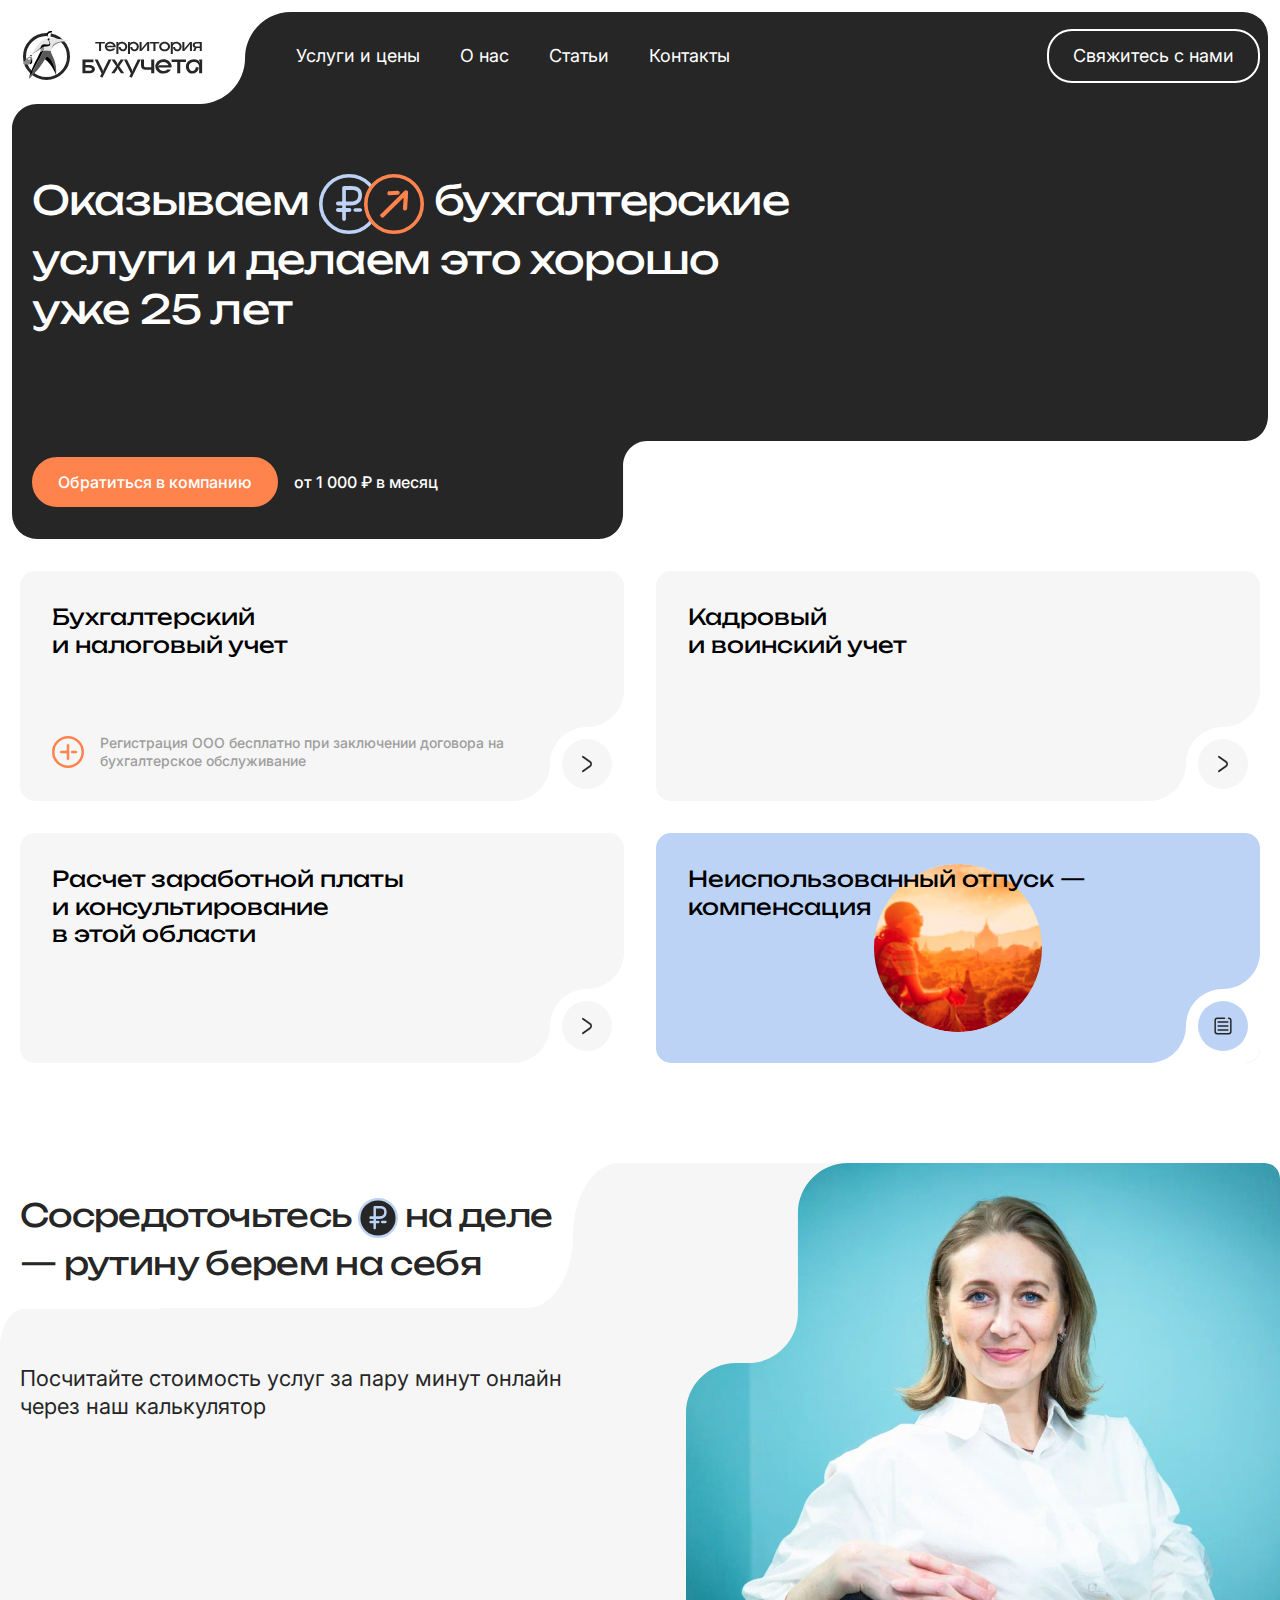
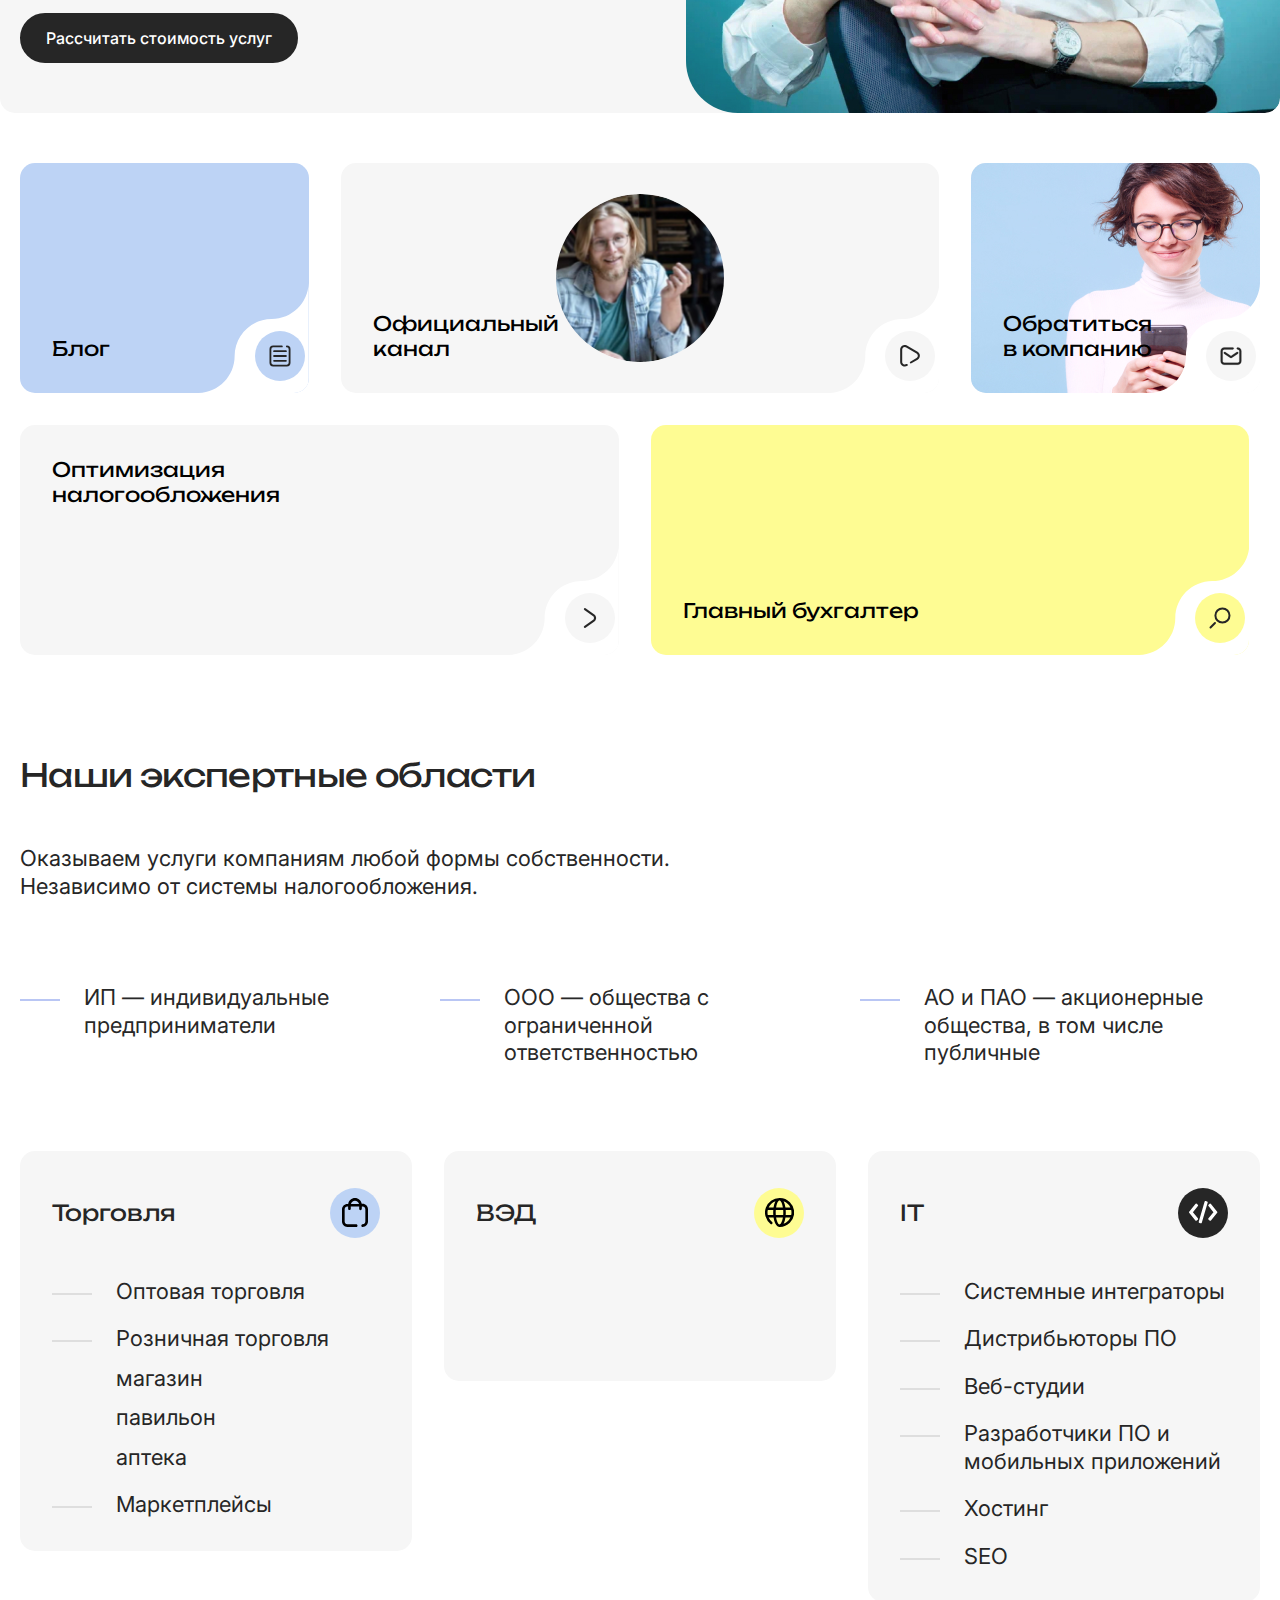
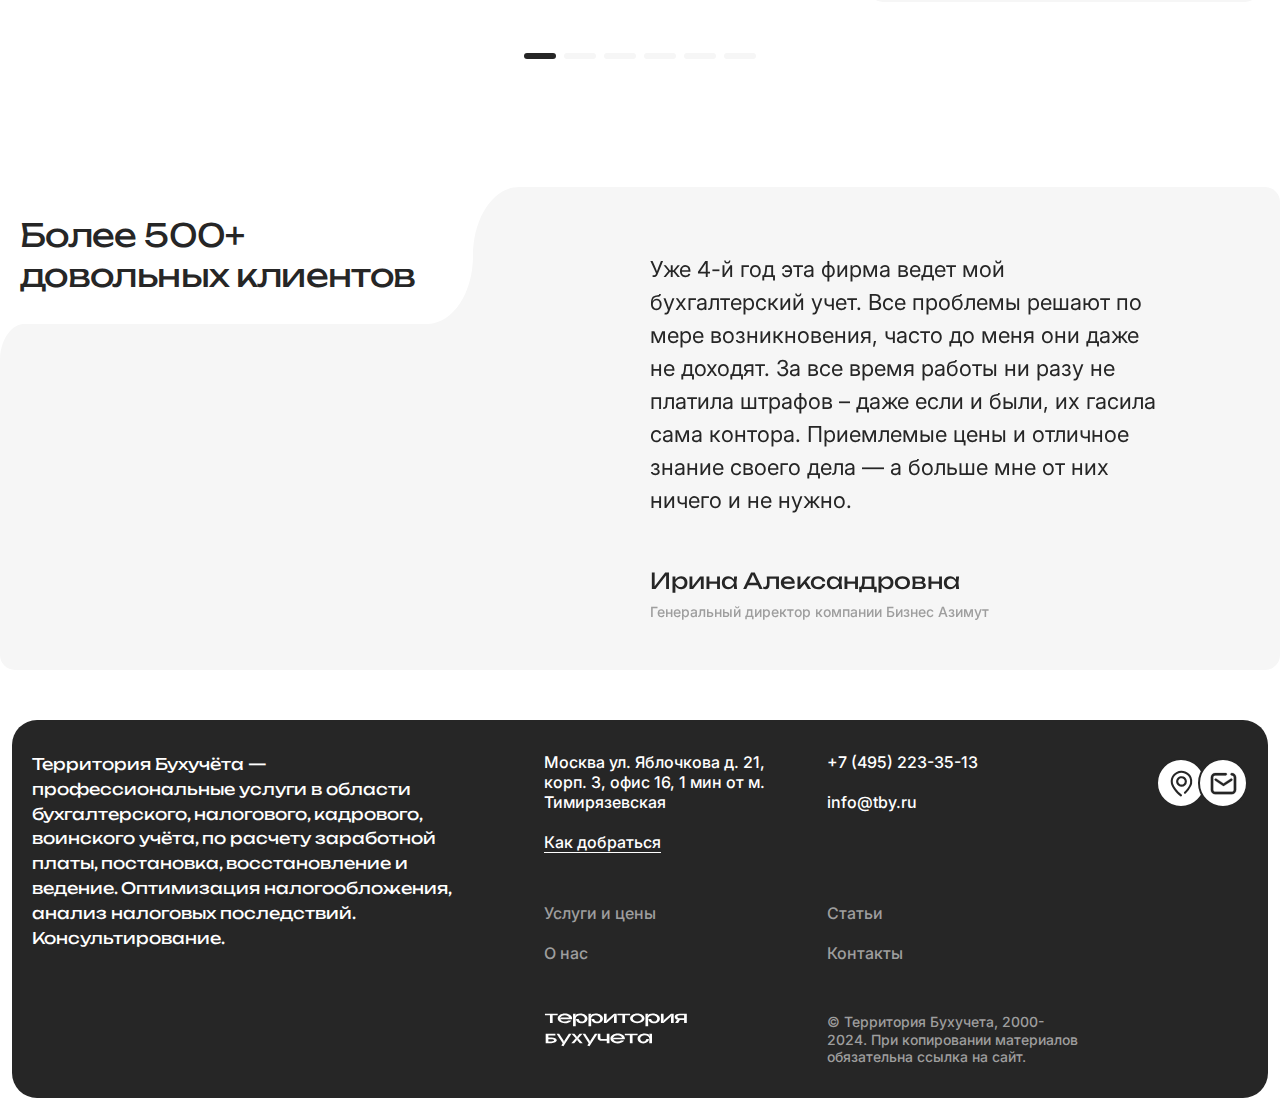
==== commit 39821782: "upd: Update" ====
--- a/index.html
+++ b/index.html
@@ -40,16 +40,16 @@
 					<nav class="nav header__nav">
 						<ul class="nav__list">
 							<li class="nav__item">
-								<a href="#" class="nav__link">Услуги и цены</a>
+								<a href="service.html" class="nav__link">Услуги и цены</a>
 							</li>
 							<li class="nav__item">
 								<a href="about.html" class="nav__link">О нас</a>
 							</li>
 							<li class="nav__item">
-								<a href="#" class="nav__link">Статьи</a>
+								<a href="article.html" class="nav__link">Статьи</a>
 							</li>
 							<li class="nav__item">
-								<a href="#" class="nav__link">Контакты</a>
+								<a href="contacts.html" class="nav__link">Контакты</a>
 							</li>
 						</ul>
 					</nav>
@@ -57,16 +57,16 @@
 					<div class="c-icons c-icons--white header__icons">
 						<ul class="c-icons__list">
 							<li class="c-icons__item">
-								<a href="#" class="c-icons__link">
+								<a href="mailto:info@tby.ru" class="c-icons__link">
 									<svg class="c-icons__icon">
-										<use xlink:href="img/sprite.svg#icon-pin"></use>
+										<use xlink:href="img/sprite.svg#icon-email"></use>
 									</svg>
 								</a>
 							</li>
 							<li class="c-icons__item">
-								<a href="#" class="c-icons__link">
+								<a href="#" class="c-icons__link" id="hamburger-toggle">
 									<svg class="c-icons__icon">
-										<use xlink:href="img/sprite.svg#icon-email"></use>
+										<use xlink:href="img/sprite.svg#icon-menu"></use>
 									</svg>
 								</a>
 							</li>
@@ -538,6 +538,50 @@
 		</clipPath>
 	</svg>
 	<!-- end of decor -->
+	<!-- menu -->
+	<div class="menu" id="menu">
+		<div class="menu__wrap">
+			<div class="menu__top">
+				<picture class="menu__logotype">
+					<img src="img/logotype-text-white.svg" alt="Территория Бухучета">
+				</picture>
+				<button class="menu__close" aria-label="Закрыть">
+					<svg>
+						<use xlink:href="img/sprite.svg#icon-close"></use>
+					</svg>
+				</button>
+			</div>
+			<nav class="nav menu__nav">
+				<ul class="nav__list">
+					<li class="nav__item">
+						<a href="service.html" class="nav__link">Услуги и цены</a>
+					</li>
+					<li class="nav__item">
+						<a href="about.html" class="nav__link">О нас</a>
+					</li>
+					<li class="nav__item">
+						<a href="article.html" class="nav__link">Статьи</a>
+					</li>
+					<li class="nav__item">
+						<a href="contacts.html" class="nav__link">Контакты</a>
+					</li>
+				</ul>
+			</nav>
+			<div class="menu__bottom">
+				<div class="nav menu__nav">
+					<ul class="nav__list">
+						<li class="nav__item">
+							<a href="tel:+74952233513" class="nav__link">+7 (495) 223-35-13</a>
+						</li>
+						<li class="nav__item">
+							<a href="mailto:info@tby.ru" class="nav__link">info@tby.ru</a>
+						</li>
+					</ul>
+				</div>
+			</div>
+		</div>
+	</div>
+	<!-- end of menu -->
 	<!-- scripts -->
 	<script src="js/vendor.min.js"></script>
 	<script src="js/app.min.js"></script>
--- a/css/app.min.css
+++ b/css/app.min.css
@@ -1 +1 @@
-body{position:relative;overflow-x:hidden;font-family:"Inter",sans-serif;font-size:16px;line-height:1.25;color:#262626}ul,ol,li{display:block;padding:0;margin:0;list-style:none}h1,h2,h3,h4,h5,h6{margin:0;font-family:"Unbounded",sans-serif;font-weight:normal;line-height:1.25}p{margin:0}a{display:inline-block;color:#000;text-decoration:none;-webkit-transition:all .25s ease-in-out;transition:all .25s ease-in-out}a:hover{text-decoration:none;color:#000}a:active{color:#000}input[type=number]{-moz-appearance:textfield}input[type=number]::-webkit-outer-spin-button,input[type=number]::-webkit-inner-spin-button{display:none;-webkit-appearance:none;appearance:none;margin:0}picture{display:block}img{max-width:100%}svg{-webkit-transition:all .25s ease-in-out;transition:all .25s ease-in-out}.container{margin:0 auto;padding:0 20px;max-width:1380px;width:100%}@media screen and (max-width: 767px){.container{padding:0 12px}}.btn{display:-webkit-box;display:-ms-flexbox;display:flex;-webkit-box-align:center;-ms-flex-align:center;align-items:center;-webkit-box-pack:center;-ms-flex-pack:center;justify-content:center;padding:15px 24px;width:-webkit-fit-content;width:-moz-fit-content;width:fit-content;font-size:16px;font-weight:500;line-height:1;text-align:center;color:#fff;background:#ff834d;border:2px solid #ff834d;border-radius:25px;-webkit-transition:all .25s ease-in-out;transition:all .25s ease-in-out}.btn>svg{min-width:16px;width:16px;height:16px}.btn>*+*{margin-left:12px}.btn:focus{outline:none}.btn:hover{color:#fff}.btn--md{padding:16px 24px;font-size:18px;font-weight:normal}.btn--circle{padding:15px}.btn--dark{color:#fff;background:#262626;border-color:#262626}.btn--dark-border{color:#262626;background:rgba(0,0,0,0);border-color:#262626}.btn--dark-border:hover{color:#262626}@media screen and (hover: hover){.btn--dark-border:hover{color:#fff;border-color:#fff}}@media screen and (max-width: 767px){.btn{padding:7.5px 16px;font-size:14px;font-weight:normal}.btn>svg{min-width:14px;width:14px;height:14px}.btn--circle{padding:7.5px}}.input-field__inner{position:relative;z-index:1}.input-field__input{-webkit-appearance:none;-moz-appearance:none;appearance:none;display:block;padding:0 0 8px 0;width:100%;font-size:22px;font-weight:normal;line-height:1.5;color:#262626;background:rgba(0,0,0,0);border:none;border-bottom:2px solid #262626;border-radius:0;-webkit-transition:all .25s ease-in-out;transition:all .25s ease-in-out}.input-field__input::-webkit-input-placeholder{opacity:1;color:#262626}.input-field__input::-moz-placeholder{opacity:1;color:#262626}.input-field__input:-ms-input-placeholder{opacity:1;color:#262626}.input-field__input::-ms-input-placeholder{opacity:1;color:#262626}.input-field__input::placeholder{opacity:1;color:#262626}.input-field__input:focus{outline:none}@media screen and (max-width: 767px){.input-field__input{padding:0 0 4px 0;font-size:16px}}.file__input{display:none}.file__label{display:-webkit-box;display:-ms-flexbox;display:flex;-webkit-box-align:center;-ms-flex-align:center;align-items:center;padding:10px 20px;width:-webkit-fit-content;width:-moz-fit-content;width:fit-content;font-size:20px;font-weight:normal;background:rgba(0,0,0,0);border:2px solid #262626;border-radius:25px;cursor:pointer;-webkit-transition:all .25s ease-in-out;transition:all .25s ease-in-out}.file__label>svg{min-width:16px;width:16px;height:32px;color:#262626}.file__label>*+*{margin-left:16px}.file__label:focus{outline:none}@media screen and (hover: hover){.file__label:hover{color:#fff;background:#262626}.file__label:hover>svg{color:#fff}}@media screen and (max-width: 767px){.file__label{padding:6.75px 16px;font-size:14px;border:1px solid #262626}.file__label>svg{min-width:8px;width:8px;height:17px}.file__label>*+*{margin-left:12px}}.c-icons--white .c-icons__link{background:#262626;border-color:#fff}.c-icons--white .c-icons__icon{color:#fff}.c-icons--blue .c-icons__link{background:#bdd3f5}.c-icons--yellow .c-icons__link{background:#fefc93}.c-icons__list{display:-webkit-box;display:-ms-flexbox;display:flex}.c-icons__item+.c-icons__item{margin-left:-8px}.c-icons__link{display:-webkit-box;display:-ms-flexbox;display:flex;-webkit-box-align:center;-ms-flex-align:center;align-items:center;-webkit-box-pack:center;-ms-flex-pack:center;justify-content:center;min-width:50px;width:50px;height:50px;background:#fff;border:2px solid #262626;border-radius:50%}.c-icons__icon{min-width:27px;width:27px;height:27px;color:#262626}.c-text-icons{display:-webkit-inline-box;display:-ms-inline-flexbox;display:inline-flex;vertical-align:middle}.c-text-icons--sm .c-text-icons__icon{min-width:40px;width:40px;height:40px}@media screen and (max-width: 767px){.c-text-icons--sm .c-text-icons__icon{min-width:25px;width:25px;height:25px}}.c-text-icons--sm .c-text-icons__icon+.c-text-icons__icon{margin-left:-10px}@media screen and (max-width: 767px){.c-text-icons--sm .c-text-icons__icon+.c-text-icons__icon{margin-left:-4px}}.c-text-icons__icon+.c-text-icons__icon{margin-left:-15px}@media screen and (max-width: 767px){.c-text-icons__icon+.c-text-icons__icon{margin-left:-4px}}.c-text-icons__icon{display:block;overflow:hidden;min-width:60px;width:60px;height:60px}.c-text-icons__icon img{display:block;width:100%;height:100%;-o-object-fit:cover;object-fit:cover}@media screen and (max-width: 767px){.c-text-icons__icon{min-width:30px;width:30px;height:30px}}.header{position:absolute;top:29px;right:0;left:0;z-index:200;display:block}.header--white .header__logotype .dark{display:none}.header--white .header__logotype .white{display:block}.header--white .header__btn{color:#fff;border-color:#fff}.header--white .header__btn:hover{color:#fff}.header--white .nav__link{color:#fff}.header--white .nav__link:hover{color:#fff}@media screen and (hover: hover){.header--white .nav__link:hover{color:#ff834d}}@media screen and (max-width: 1023px){.header{top:24px}}.header__wrapper{position:relative;z-index:1;display:-webkit-box;display:-ms-flexbox;display:flex;-webkit-box-align:center;-ms-flex-align:center;align-items:center;-webkit-box-pack:justify;-ms-flex-pack:justify;justify-content:space-between}@media screen and (max-width: 1023px){.header__wrapper{padding:0 12px}}.header__logotype{display:block;margin-right:30px;overflow:hidden;min-width:183px;width:183px;height:50px}.header__logotype picture{display:block;width:100%;height:100%}.header__logotype img{display:block;width:100%;height:100%;-o-object-fit:contain;object-fit:contain;-o-object-position:left center;object-position:left center}@media screen and (min-width: 1024px)and (max-width: 1199px){.header__logotype{min-width:163px;width:163px;height:54px}}@media screen and (max-width: 1023px){.header__logotype{min-width:143px;width:143px;height:34px}.header__logotype .white{display:none}}.header__nav{margin-right:auto;padding-left:63px}@media screen and (min-width: 1024px)and (max-width: 1199px){.header__nav{padding-left:33px}}@media screen and (max-width: 1023px){.header__nav{display:none}}.header__btn{margin-left:12px}@media screen and (max-width: 1023px){.header__btn{display:none}}@media screen and (min-width: 1024px){.header__icons{display:none}}.nav__list{display:-webkit-box;display:-ms-flexbox;display:flex;-webkit-box-align:center;-ms-flex-align:center;align-items:center;width:-webkit-fit-content;width:-moz-fit-content;width:fit-content}.nav__item+.nav__item{margin-left:40px}.nav__link{display:block;width:-webkit-fit-content;width:-moz-fit-content;width:fit-content;font-size:18px;font-weight:normal}@media screen and (hover: hover){.nav__link:hover{color:#fff}}.footer{position:relative;z-index:1;margin:50px 12px 12px;padding:32px 0;color:#fff}.footer::before{content:"";position:absolute;top:0;right:0;bottom:0;left:0;z-index:-1;display:block;width:100%;height:100%;background:#262626;border-radius:25px}.footer--indent-lg{margin-top:100px}@media screen and (max-width: 1023px){.footer::before{border-radius:15px}}@media screen and (min-width: 768px)and (max-width: 1023px){.footer{padding:20px 0}}@media screen and (max-width: 767px){.footer{margin-top:12px;padding:12px 0}.footer--indent-lg{margin-top:24px}}.footer__wrapper{display:-webkit-box;display:-ms-flexbox;display:flex;-webkit-box-pack:justify;-ms-flex-pack:justify;justify-content:space-between}.footer__left{max-width:424px;width:100%}@media screen and (min-width: 1024px)and (max-width: 1199px){.footer__left{max-width:364px}}@media screen and (max-width: 1023px){.footer__left{display:none}}.footer__right{display:-webkit-box;display:-ms-flexbox;display:flex;-webkit-box-orient:vertical;-webkit-box-direction:normal;-ms-flex-direction:column;flex-direction:column;-webkit-box-pack:justify;-ms-flex-pack:justify;justify-content:space-between;padding-left:88px;max-width:calc(100% - 424px);width:100%}@media screen and (min-width: 1024px)and (max-width: 1199px){.footer__right{padding-left:40px;max-width:calc(100% - 364px)}}@media screen and (max-width: 1023px){.footer__right{padding:0;max-width:none}}.footer__title{font-family:"Unbounded",sans-serif;font-size:16px;font-weight:normal;line-height:1.55}.footer__inner{display:-webkit-box;display:-ms-flexbox;display:flex}@media screen and (max-width: 1023px){.footer__inner:not(.footer__inner--nowrap){-webkit-box-orient:vertical;-webkit-box-direction:normal;-ms-flex-direction:column;flex-direction:column}.footer__inner:not(.footer__inner--nowrap) .footer__block{width:100%}.footer__inner:not(.footer__inner--nowrap) .footer__block:nth-child(n+2){margin-top:24px}.footer__inner--nowrap .footer__block{width:calc(50% - 10px)}.footer__inner--nowrap .footer__block:nth-child(2n){margin-left:20px}.footer__inner--nowrap .footer__block:nth-child(n+3){margin-top:12px}}.footer__inner+.footer__inner{margin-top:50px}@media screen and (max-width: 1023px){.footer__inner+.footer__inner{margin-top:24px}.footer__inner+.footer__inner:last-child{margin-top:34px}}@media screen and (min-width: 1400px){.footer__block:first-child{max-width:352px;width:100%}.footer__block:nth-child(2){margin-left:51px;max-width:266px;width:100%}.footer__block:nth-child(2)+.footer__block:last-child{margin-left:auto}}@media screen and (min-width: 1200px)and (max-width: 1399px){.footer__block:first-child{max-width:252px;width:100%}.footer__block:nth-child(2){margin-left:31px;max-width:252px;width:100%}.footer__block:nth-child(2)+.footer__block:last-child{margin-left:auto}}@media screen and (min-width: 1024px)and (max-width: 1199px){.footer__block:first-child{max-width:212px;width:100%}.footer__block:nth-child(2){margin-left:21px;max-width:212px;width:100%}.footer__block:nth-child(2)+.footer__block:last-child{margin-left:auto}}@media screen and (max-width: 1023px){.footer__block:nth-child(2)+.footer__block:last-child{display:none}}.footer__logotype{display:block;overflow:hidden;min-width:143px;width:143px;height:34px}.footer__logotype img{display:block;width:100%;height:100%;-o-object-fit:contain;object-fit:contain}.footer__address{display:block;margin:0;width:-webkit-fit-content;width:-moz-fit-content;width:fit-content;font-size:16px;font-weight:500;color:#fff}@media screen and (max-width: 767px){.footer__address{font-size:12px}}.footer__address+.footer__link,.footer__link+.footer__link{margin-top:20px}@media screen and (max-width: 1023px){.footer__address+.footer__link,.footer__link+.footer__link{margin-top:12px}}.footer__link{display:block;width:-webkit-fit-content;width:-moz-fit-content;width:fit-content;font-size:16px;font-weight:500;color:#fff}.footer__link:hover{color:#fff}.footer__link--underline{border-bottom:1px solid #fff}@media screen and (hover: hover){.footer__link:hover{color:#ff834d;border-color:#ff834d}}@media screen and (max-width: 767px){.footer__link{font-size:12px}}.footer__icons{margin-top:6px}.footer__list-item+.footer__list-item{margin-top:20px}@media screen and (max-width: 767px){.footer__list-item+.footer__list-item{margin-top:12px}}.footer__list-link{display:block;width:-webkit-fit-content;width:-moz-fit-content;width:fit-content;font-size:16px;font-weight:500;color:#9e9e9e}.footer__list-link:hover{color:#9e9e9e}@media screen and (hover: hover){.footer__list-link:hover{color:#ff834d}}@media screen and (max-width: 767px){.footer__list-link{font-size:12px}}.footer__copyright{display:block;width:-webkit-fit-content;width:-moz-fit-content;width:fit-content;font-size:14px;font-weight:500;color:#9e9e9e}@media screen and (max-width: 767px){.footer__copyright{max-width:266px;font-size:12px}}.scroll-disabled{overflow:hidden}.wrapper{display:-webkit-box;display:-ms-flexbox;display:flex;-webkit-box-orient:vertical;-webkit-box-direction:normal;-ms-flex-direction:column;flex-direction:column;overflow:hidden;min-height:100vh}.wrapper__content{-webkit-box-flex:1;-ms-flex:1 1 100%;flex:1 1 100%}.section-inner{margin-top:25px;padding-top:25px}@media screen and (max-width: 767px){.section-inner{margin-top:12px;padding-top:12px}}@media screen and (min-width: 768px){.section-inner__content>*:not(.wide){padding:0 32px;max-width:947px}}@media screen and (max-width: 767px){.section-inner__content{padding:0 12px}}.content{font-size:22px;font-weight:normal;line-height:1.6}@media screen and (max-width: 767px){.content{font-size:16px}}.content>*:not(:last-child){margin-bottom:50px}@media screen and (max-width: 767px){.content>*:not(:last-child){margin-bottom:24px}}.content h1:not([class]),.content h2:not([class]),.content h3:not([class]),.content h4:not([class]),.content h5:not([class]),.content h6:not([class]){font-family:"Unbounded",sans-serif;font-weight:normal}.content h1:not([class]){font-size:40px;line-height:1.375}@media screen and (max-width: 767px){.content h1:not([class]){font-size:20px;letter-spacing:-0.02em}}.content h2:not([class]){font-size:32px;line-height:1.5625;letter-spacing:-0.02em}@media screen and (max-width: 767px){.content h2:not([class]){font-size:19px;line-height:1.3157894737}}.content h3:not([class]){font-size:28px;line-height:1.7857142857;letter-spacing:-0.02em}@media screen and (max-width: 767px){.content h3:not([class]){font-size:19px;line-height:1.3157894737}}.content h4:not([class]){font-size:22px;line-height:1.8181818182}@media screen and (max-width: 767px){.content h4:not([class]){font-size:16px;line-height:1.5}}.content h5:not([class]){font-size:20px;line-height:1.5}@media screen and (max-width: 767px){.content h5:not([class]){font-size:16px}}.content h6:not([class]){font-size:18px;line-height:1.5}@media screen and (max-width: 767px){.content h6:not([class]){font-size:15px}}.content ul:not([class]) li{position:relative;z-index:1;display:block;margin:0;padding-left:56px;font-size:22px;font-weight:normal;line-height:1.6}.content ul:not([class]) li::before{content:"";position:absolute;top:18px;left:0;z-index:1;display:block;width:40px;height:2px;background:#bdd3f5}@media screen and (max-width: 767px){.content ul:not([class]) li{padding-left:40px;font-size:16px}.content ul:not([class]) li::before{top:11px;width:28px}}.content ul:not([class]) li+li{margin-top:46px}@media screen and (max-width: 767px){.content ul:not([class]) li+li{margin-top:24px}}.content ol:not([class]){counter-reset:num-list}.content ol:not([class]) li{position:relative;z-index:1;display:block;margin:0;padding-left:56px;font-size:22px;font-weight:normal;line-height:1.6}.content ol:not([class]) li::before{content:"";counter-increment:num-list;content:counter(num-list);position:absolute;top:0;left:0;z-index:1;display:-webkit-box;display:-ms-flexbox;display:flex;-webkit-box-align:center;-ms-flex-align:center;align-items:center;-webkit-box-pack:center;-ms-flex-pack:center;justify-content:center;width:32px;height:32px;font-size:16px;font-weight:normal;line-height:1.6;text-align:center;border:3px solid #bdd3f5;border-radius:50%}@media screen and (max-width: 767px){.content ol:not([class]) li{padding-left:40px;font-size:16px}.content ol:not([class]) li::before{width:25px;height:25px;font-size:14px;border:2px solid #bdd3f5}}.content ol:not([class]) li+li{margin-top:46px}@media screen and (max-width: 767px){.content ol:not([class]) li+li{margin-top:24px}}.content b,.content strong{font-weight:600}.content picture{display:block;overflow:hidden;width:100%;border-radius:25px}.content-slider__slider-wrapper{overflow-x:clip;margin:0 calc(50% - 50vw)}.content-slider__slider-wrapper .swiper{overflow:visible;margin:0 auto;padding:0 20px;max-width:1380px;width:100%}@media screen and (max-width: 767px){.content-slider__slider-wrapper .swiper{padding:0 24px}}.content-slider__slider-wrapper .swiper-slide{width:-webkit-fit-content;width:-moz-fit-content;width:fit-content;height:auto}.content-slider__slide{display:block;overflow:hidden;min-width:654px;width:654px;height:466px;border-radius:25px}.content-slider__slide img{display:block;width:100%;height:100%;-o-object-fit:cover;object-fit:cover}@media screen and (max-width: 767px){.content-slider__slide{min-width:293px;width:293px;height:200px;border-radius:15px}}.content-author__wrapper{position:relative;z-index:1;display:-webkit-box;display:-ms-flexbox;display:flex;-webkit-box-align:end;-ms-flex-align:end;align-items:flex-end}.content-author__img{position:relative;z-index:1;display:block;overflow:hidden;max-width:884px;min-width:884px;width:100%;height:414px;border-radius:15px}.content-author__img img{display:block;width:100%;height:100%;-o-object-fit:cover;object-fit:cover}@media screen and (min-width: 1024px)and (max-width: 1199px){.content-author__img{max-width:700px;min-width:700px;height:328px}}@media screen and (min-width: 1024px){.content-author__img::after{content:"";position:absolute;right:-1px;bottom:-1px;z-index:1;display:block;width:139px;height:139px;background:#fff;-webkit-clip-path:url(#information-card);clip-path:url(#information-card)}}@media screen and (max-width: 1023px){.content-author__img{max-width:none;min-width:auto;height:300px}.content-author__img::before{content:"";position:absolute;bottom:-1px;z-index:1;display:block;width:96px;height:92px;background:#fff;-webkit-clip-path:url(#content-author-before);clip-path:url(#content-author-before)}.content-author__img::after{content:"";position:absolute;right:-1px;bottom:-1px;z-index:1;display:block;width:159px;height:142px;background:#fff;-webkit-clip-path:url(#content-author-after);clip-path:url(#content-author-after)}}@media screen and (min-width: 768px)and (max-width: 1023px){.content-author__img::before{left:334px}}@media screen and (max-width: 767px){.content-author__img::before{left:60px}}@media screen and (max-width: 359px){.content-author__img::after{width:109px}}.content-author__body{position:relative;z-index:10;margin-left:-67px;max-width:calc(100% - 817px);width:100%}@media screen and (min-width: 1024px)and (max-width: 1199px){.content-author__body{max-width:calc(100% - 700px)}}@media screen and (max-width: 1023px){.content-author__body{position:absolute;right:0;bottom:0;margin-left:0;padding-bottom:12px}.content-author__body::before{content:"";position:absolute;right:0;bottom:-1px;z-index:-1;display:block;height:92px;background:#fff}}@media screen and (min-width: 768px)and (max-width: 1023px){.content-author__body{max-width:calc(100% - 429px)}.content-author__body::before{width:100%}}@media screen and (max-width: 767px){.content-author__body{max-width:calc(100% - 129px)}.content-author__body::before{width:calc(100% - 26px)}}.content-author__title{display:block;overflow:hidden;max-width:100%;width:-webkit-fit-content;width:-moz-fit-content;width:fit-content;font-family:"Unbounded",sans-serif;font-size:22px;font-weight:normal;white-space:nowrap;text-overflow:ellipsis}@media screen and (max-width: 767px){.content-author__title{font-size:16px}}.content-author__help{display:-webkit-box;-webkit-line-clamp:2;-webkit-box-orient:vertical;overflow:hidden;margin-top:8px;max-width:294px;width:-webkit-fit-content;width:-moz-fit-content;width:fit-content;font-size:14px;font-weight:500;line-height:1.2142857143;text-overflow:ellipsis;color:#9e9e9e}@media screen and (max-width: 767px){.content-author__help{font-size:12px;line-height:1.25}}.main{position:relative;z-index:1;margin:12px 12px 0}.main--blue .main__wrap{color:#262626;background:#bdd3f5}.main--yellow .main__wrap{color:#262626;background:#fefc93}@media screen and (min-width: 768px)and (max-width: 1023px){.main{margin:12px 20px 0}}.main__wrap{position:relative;z-index:1;color:#fff;background:#262626;border-radius:25px}@media screen and (max-width: 1023px){.main__wrap{border-radius:15px}}@media screen and (min-width: 1380px){.main__before{width:calc((100vw - 1340px)/2 + 259px - 90px)}}@media screen and (min-width: 1200px)and (max-width: 1379px){.main__before{width:189px}}@media screen and (min-width: 1024px)and (max-width: 1199px){.main__before{width:163px}}@media screen and (min-width: 1024px){.main__before{position:absolute;top:0;left:0;z-index:-1;height:92px;background:#fff}.main__before::before{content:"";position:absolute;top:0;left:0;z-index:1;display:block;width:162px;height:117px;background:#fff;-webkit-clip-path:url(#main-before-left);clip-path:url(#main-before-left)}.main__before::after{content:"";position:absolute;top:0;right:1px;z-index:1;-webkit-transform:translate(100%, 0);-ms-transform:translate(100%, 0);transform:translate(100%, 0);display:block;width:91px;height:92px;background:#fff;-webkit-clip-path:url(#main-before-right);clip-path:url(#main-before-right)}}@media screen and (max-width: 1023px){.main__before{display:none}}@media screen and (min-width: 1200px){.main__after{width:calc((100vw - 1340px)/2 + 670px + 30px - 50px)}}@media screen and (min-width: 1024px)and (max-width: 1199px){.main__after{width:calc((100vw - 1340px)/2 + 670px + 23px - 50px)}}@media screen and (min-width: 1024px){.main__after{position:absolute;right:0;bottom:0;z-index:-1;height:123px}.main__after::before{content:"";position:absolute;left:1px;bottom:0;z-index:1;-webkit-transform:translate(-100%, 0);-ms-transform:translate(-100%, 0);transform:translate(-100%, 0);display:block;width:50px;height:98px;background:#fff;-webkit-clip-path:url(#main-after-left);clip-path:url(#main-after-left)}.main__after::after{content:"";position:absolute;right:0;bottom:0;z-index:1;display:block;width:100%;height:123px;background:#fff;-webkit-clip-path:url(#main-after-right);clip-path:url(#main-after-right)}}@media screen and (max-width: 1023px){.main__after{display:none}}.main__body{display:-webkit-box;display:-ms-flexbox;display:flex;-webkit-box-orient:vertical;-webkit-box-direction:normal;-ms-flex-direction:column;flex-direction:column;padding:162px 0 32px;max-width:759px;min-height:527px;width:100%}@media screen and (min-width: 768px)and (max-width: 1023px){.main__body{padding:127px 0 20px;min-height:400px}}@media screen and (max-width: 767px){.main__body{padding:117px 0 20px;min-height:260px}}.main__heading{font-family:"Unbounded",sans-serif;font-size:40px;font-weight:normal;letter-spacing:-0.02em}@media screen and (max-width: 767px){.main__heading{font-size:20px}}.main__description{margin-top:50px;max-width:530px;width:100%;font-size:22px;font-weight:normal}@media screen and (min-width: 1024px)and (max-width: 1199px){.main__description{max-width:450px}}@media screen and (max-width: 767px){.main__description{margin-top:24px;padding-bottom:40px;font-size:16px}}.main__bottom{display:-webkit-box;display:-ms-flexbox;display:flex;-webkit-box-align:center;-ms-flex-align:center;align-items:center;margin-top:auto;padding-top:50px;width:-webkit-fit-content;width:-moz-fit-content;width:fit-content}.main__btn+.main__help{margin-left:16px}.main__help{display:block;width:-webkit-fit-content;width:-moz-fit-content;width:fit-content;font-size:16px;font-weight:500}@media screen and (max-width: 767px){.main__help{display:none}}.main__img{position:absolute;right:-130px;bottom:-36px;z-index:10;display:block;overflow:hidden;min-width:330px;width:330px;height:330px;border-radius:50%}.main__img img{display:block;width:100%;height:100%;-o-object-fit:cover;object-fit:cover}@media screen and (min-width: 1024px)and (max-width: 1199px){.main__img{min-width:230px;width:230px;height:230px}}@media screen and (max-width: 1023px){.main__img{display:none}}.main__additional{display:-webkit-box;display:-ms-flexbox;display:flex;max-width:1340px;width:100%}@media screen and (min-width: 1024px){.main__additional{position:absolute;bottom:0;left:50%;z-index:1;-webkit-transform:translate(-50%, 0);-ms-transform:translate(-50%, 0);transform:translate(-50%, 0);-webkit-box-pack:end;-ms-flex-pack:end;justify-content:flex-end}}@media screen and (max-width: 1023px){.main__additional{margin-top:12px}}@media screen and (min-width: 1200px){.main__services,.main__about,.main__achievement{width:calc(50% - 16px)}}@media screen and (min-width: 1024px)and (max-width: 1199px){.main__services,.main__about,.main__achievement{width:calc(50% - 10px)}}@media screen and (max-width: 1023px){.main__services,.main__about,.main__achievement{width:100%}}.main-achievement__item{position:relative;z-index:1;display:block;overflow:hidden;padding:16px 24px 24px;background:#f6f6f6;border-radius:15px}@media screen and (max-width: 767px){.main-achievement__item{padding:12px 16px}}.main-achievement__top{display:-webkit-box;display:-ms-flexbox;display:flex;-webkit-box-align:center;-ms-flex-align:center;align-items:center}.main-achievement__icon{display:block;overflow:hidden;margin-right:16px;min-width:50px;width:50px;height:50px}.main-achievement__icon img{display:block;width:100%;height:100%;-o-object-fit:contain;object-fit:contain}@media screen and (max-width: 767px){.main-achievement__icon{margin-right:13px;min-width:30px;width:30px;height:30px}}.main-achievement__title{display:block;width:-webkit-fit-content;width:-moz-fit-content;width:fit-content;font-size:16px;font-weight:normal;letter-spacing:-0.02em}@media screen and (max-width: 767px){.main-achievement__title{font-size:14px}}.main-achievement__help{display:block;margin-top:32px;width:-webkit-fit-content;width:-moz-fit-content;width:fit-content;font-size:14px;font-weight:normal;color:#9e9e9e}@media screen and (max-width: 767px){.main-achievement__help{margin-top:24px;font-size:12px}}.services{margin-top:16px;padding-top:16px}.services--indent-lg{margin-top:50px;padding-top:50px}@media screen and (max-width: 767px){.services{margin-top:6px;padding-top:6px}.services--indent-lg{margin-top:12px;padding-top:12px}}.services__wrapper{display:-webkit-box;display:-ms-flexbox;display:flex;-ms-flex-wrap:wrap;flex-wrap:wrap}@media screen and (min-width: 1200px){.services__item{width:calc(50% - 16px)}.services__item:nth-child(2n){margin-left:32px}.services__item:nth-child(n+3){margin-top:32px}}@media screen and (min-width: 1024px)and (max-width: 1199px){.services__item{width:calc(50% - 10px)}.services__item:nth-child(2n){margin-left:20px}.services__item:nth-child(n+3){margin-top:20px}}@media screen and (min-width: 768px)and (max-width: 1023px){.services__item{width:100%}.services__item:nth-child(n+2){margin-top:20px}}@media screen and (max-width: 767px){.services__item{width:100%}.services__item:nth-child(n+2){margin-top:12px}}.services-card--blue .services-card__wrap{background:#bdd3f5}.services-card--blue .services-card__icon{background:#bdd3f5}.services-card--dark .services-card__wrap{color:#fff;background:#262626}.services-card--dark .services-card__icon{background:#262626}.services-card--dark .services-card__icon>svg{color:#fff}.services-card__wrap{position:relative;z-index:1;display:-webkit-box;display:-ms-flexbox;display:flex;-webkit-box-orient:vertical;-webkit-box-direction:normal;-ms-flex-direction:column;flex-direction:column;-webkit-box-pack:justify;-ms-flex-pack:justify;justify-content:space-between;overflow:hidden;padding:32px;min-height:230px;background:#f6f6f6;border-radius:15px}.services-card__wrap::before{content:"";position:absolute;right:0;bottom:0;z-index:1;display:block;width:110px;height:110px;background:#fff;-webkit-clip-path:url(#services-card);clip-path:url(#services-card)}@media screen and (max-width: 767px){.services-card__wrap{padding:20px;min-height:200px}}.services-card__block+.services-card__block{margin-top:20px}.services-card__title{display:block;width:-webkit-fit-content;width:-moz-fit-content;width:fit-content;font-family:"Unbounded",sans-serif;font-size:22px;font-weight:normal}@media screen and (max-width: 767px){.services-card__title{font-size:16px}}.services-card__info{display:-webkit-box;display:-ms-flexbox;display:flex;-webkit-box-align:center;-ms-flex-align:center;align-items:center;max-width:459px;width:-webkit-fit-content;width:-moz-fit-content;width:fit-content;font-size:14px;font-weight:500;color:#9e9e9e}.services-card__info>svg{min-width:32px;width:32px;height:32px;color:#ff834d}.services-card__info>*+*{margin-left:16px}@media screen and (max-width: 767px){.services-card__info{max-width:195px;font-size:12px}.services-card__info>svg{display:none}.services-card__info>*+*{margin-left:0}}.services-card__icon{position:absolute;right:12px;bottom:12px;z-index:1;display:-webkit-box;display:-ms-flexbox;display:flex;-webkit-box-align:center;-ms-flex-align:center;align-items:center;-webkit-box-pack:center;-ms-flex-pack:center;justify-content:center;min-width:50px;width:50px;height:50px;background:#f6f6f6;border-radius:50%}.services-card__icon>svg{min-width:18px;width:18px;height:18px;color:#262626}.services-card__img{position:absolute;top:50%;left:50%;z-index:-1;-webkit-transform:translate(-50%, -50%);-ms-transform:translate(-50%, -50%);transform:translate(-50%, -50%);display:block;overflow:hidden;width:168px;height:168px;border-radius:50%}.services-card__img img{display:block;width:100%;height:100%;-o-object-fit:cover;object-fit:cover}@media screen and (max-width: 767px){.services-card__img{width:120px;height:120px}}.about-slider__slider-wrapper{display:block;width:100%;height:100%;background:#f6f6f6;border-radius:15px}.about-slider__slider-wrapper .swiper-slide{height:auto}.about-slider__slider-wrapper .swiper-pagination{position:absolute;left:32px;bottom:32px;z-index:10;display:-webkit-box;display:-ms-flexbox;display:flex;-webkit-box-align:center;-ms-flex-align:center;align-items:center;-webkit-box-pack:center;-ms-flex-pack:center;justify-content:center;width:-webkit-fit-content;width:-moz-fit-content;width:fit-content}@media screen and (max-width: 767px){.about-slider__slider-wrapper .swiper-pagination{left:20px;bottom:20px}}.about-slider__slider-wrapper .swiper-pagination-lock{opacity:0;pointer-events:none}.about-slider__slider-wrapper .swiper-pagination-bullet{display:block;min-width:32px;width:32px;height:6px;background:#e2e1e1;border-radius:4px;-webkit-transition:all .25s ease-in-out;transition:all .25s ease-in-out}.about-slider__slider-wrapper .swiper-pagination-bullet+.swiper-pagination-bullet{margin-left:8px}.about-slider__slider-wrapper .swiper-pagination-bullet-active{background:#262626}.about-slider__slide{padding:32px;min-height:230px;height:100%}@media screen and (max-width: 767px){.about-slider__slide{padding:20px;min-height:200px}}.about-slider__title{font-family:"Unbounded",sans-serif;font-size:22px;font-weight:normal;line-height:1.3636363636}@media screen and (max-width: 767px){.about-slider__title{font-size:16px;line-height:1.5}}.about-slider__img{position:absolute;top:50%;left:50%;z-index:-1;-webkit-transform:translate(-50%, -50%);-ms-transform:translate(-50%, -50%);transform:translate(-50%, -50%);display:block;overflow:hidden;width:168px;height:168px;border-radius:50%}.about-slider__img img{display:block;width:100%;height:100%;-o-object-fit:cover;object-fit:cover}@media screen and (max-width: 767px){.about-slider__img{width:120px;height:120px}}.information{margin-top:25px;padding-top:25px}@media screen and (max-width: 767px){.information{margin-top:12px;padding-top:12px}}.information__heading{margin-bottom:49px;font-family:"Unbounded",sans-serif;font-size:32px;font-weight:normal;letter-spacing:-0.02em}@media screen and (max-width: 767px){.information__heading{margin-bottom:36px;font-size:19px}}.information__wrapper{display:-webkit-box;display:-ms-flexbox;display:flex;-ms-flex-wrap:wrap;flex-wrap:wrap}@media screen and (min-width: 1200px){.information__item:first-child{width:calc(25% - 21.3333333333px)}.information__item:nth-child(2){margin-left:32px;width:calc(50% - 21.3333333333px)}.information__item:nth-child(3){margin-left:32px;width:calc(25% - 21.3333333333px)}.information__item:nth-child(n+4){margin-top:32px;width:calc(50% - 21.3333333333px)}.information__item:nth-child(5){margin-left:32px}}@media screen and (min-width: 1024px)and (max-width: 1199px){.information__item{-webkit-box-flex:1;-ms-flex:1 1 auto;flex:1 1 auto;width:calc(50% - 10px)}.information__item:nth-child(2n){margin-left:20px}.information__item:nth-child(n+3){margin-top:20px}}@media screen and (min-width: 768px)and (max-width: 1023px){.information__item{-webkit-box-flex:1;-ms-flex:1 1 auto;flex:1 1 auto;width:calc(50% - 10px)}.information__item:nth-child(2n){margin-left:20px}.information__item:nth-child(n+3){margin-top:20px}}@media screen and (max-width: 767px){.information__item{width:100%}.information__item:nth-child(n+2){margin-top:12px}}.information__slider .swiper-slide{height:auto}.information__slider .swiper-pagination{display:-webkit-box;display:-ms-flexbox;display:flex;-webkit-box-align:center;-ms-flex-align:center;align-items:center;-webkit-box-pack:center;-ms-flex-pack:center;justify-content:center;margin:51px auto 0;width:-webkit-fit-content;width:-moz-fit-content;width:fit-content}@media screen and (max-width: 767px){.information__slider .swiper-pagination{margin:12px auto 0}}.information__slider .swiper-pagination-lock{opacity:0;pointer-events:none}.information__slider .swiper-pagination-bullet{display:block;min-width:32px;width:32px;height:6px;background:#f6f6f6;border-radius:4px;-webkit-transition:all .25s ease-in-out;transition:all .25s ease-in-out}.information__slider .swiper-pagination-bullet+.swiper-pagination-bullet{margin-left:8px}.information__slider .swiper-pagination-bullet-active{background:#262626}.information__slide{width:100%;height:100%}.information-card{position:relative;z-index:1}.information-card--bottom .information-card__wrap{-webkit-box-pack:end;-ms-flex-pack:end;justify-content:flex-end}.information-card--blue .information-card__wrap{background:#bdd3f5}.information-card--blue .information-card__icon{background:#bdd3f5}.information-card--yellow .information-card__wrap{background:#fefc93}.information-card--yellow .information-card__icon{background:#fefc93}.information-card--dark .information-card__wrap{color:#fff;background:#262626}.information-card--dark .information-card__icon{background:#262626}.information-card--dark .information-card__icon>svg{color:#fff}.information-card__wrap{position:relative;z-index:1;display:-webkit-box;display:-ms-flexbox;display:flex;-webkit-box-orient:vertical;-webkit-box-direction:normal;-ms-flex-direction:column;flex-direction:column;-webkit-box-pack:justify;-ms-flex-pack:justify;justify-content:space-between;overflow:hidden;padding:32px;min-height:230px;background:#f6f6f6;border-radius:15px}.information-card__wrap::before{content:"";position:absolute;right:0;bottom:0;z-index:1;display:block;width:110px;height:110px;background:#fff;-webkit-clip-path:url(#information-card);clip-path:url(#information-card)}@media screen and (max-width: 767px){.information-card__wrap{padding:12px;min-height:200px}}.information-card__title{display:block;width:-webkit-fit-content;width:-moz-fit-content;width:fit-content;font-family:"Unbounded",sans-serif;font-size:20px;font-weight:normal}@media screen and (max-width: 767px){.information-card__title{font-size:16px}}.information-card__icon{position:absolute;right:12px;bottom:12px;z-index:1;display:-webkit-box;display:-ms-flexbox;display:flex;-webkit-box-align:center;-ms-flex-align:center;align-items:center;-webkit-box-pack:center;-ms-flex-pack:center;justify-content:center;min-width:50px;width:50px;height:50px;background:#f6f6f6;border-radius:50%}.information-card__icon>svg{min-width:22px;width:22px;height:22px;color:#262626}@media screen and (min-width: 1024px)and (max-width: 1399px){.information-card__icon{right:4px}}@media screen and (min-width: 576px)and (max-width: 1199px){.information-card__icon{min-width:40px;width:40px;height:40px}}.information-card__img{position:absolute;top:50%;left:50%;z-index:-1;-webkit-transform:translate(-50%, -50%);-ms-transform:translate(-50%, -50%);transform:translate(-50%, -50%);display:block;overflow:hidden;width:168px;height:168px;border-radius:50%}.information-card__img img{display:block;width:100%;height:100%;-o-object-fit:cover;object-fit:cover}@media screen and (max-width: 767px){.information-card__img{width:120px;height:120px}}.information-card__bg{position:absolute;top:0;right:0;bottom:0;left:0;z-index:-1;display:block;width:100%;height:100%}.information-card__bg img{display:block;width:100%;height:100%;-o-object-fit:cover;object-fit:cover}.expert-areas{margin-top:50px;padding-top:50px}@media screen and (max-width: 767px){.expert-areas{margin-top:12px;padding-top:12px}}.expert-areas__top{max-width:654px;width:100%}.expert-areas__heading{font-family:"Unbounded",sans-serif;font-size:32px;font-weight:normal;letter-spacing:-0.02em}@media screen and (max-width: 767px){.expert-areas__heading{font-size:19px}}.expert-areas__description{display:block;margin-top:50px;width:-webkit-fit-content;width:-moz-fit-content;width:fit-content;font-size:22px;font-weight:normal}@media screen and (max-width: 767px){.expert-areas__description{margin-top:24px;font-size:14px}}.expert-areas__wrapper{display:-webkit-box;display:-ms-flexbox;display:flex;-ms-flex-wrap:wrap;flex-wrap:wrap;margin-top:84px}@media screen and (max-width: 767px){.expert-areas__wrapper{margin-top:24px}}.expert-areas__item{display:-webkit-box;display:-ms-flexbox;display:flex;-webkit-box-align:start;-ms-flex-align:start;align-items:flex-start}.expert-areas__item::before{content:"";display:block;margin-top:15px;margin-right:24px;width:40px;height:2px;background:#b9c6f4}@media screen and (min-width: 1024px){.expert-areas__item{width:calc(33.333333333% - 13.3333333333px)}.expert-areas__item:nth-child(3n),.expert-areas__item:nth-child(3n-1){margin-left:20px}.expert-areas__item:nth-child(n+4){margin-top:20px}}@media screen and (max-width: 1023px){.expert-areas__item{width:100%}.expert-areas__item:nth-child(n+2){margin-top:24px}}@media screen and (max-width: 767px){.expert-areas__item::before{margin-top:10px;margin-right:12px;width:28px}}.expert-areas__value{display:block;max-width:319px;width:-webkit-fit-content;width:-moz-fit-content;width:fit-content;font-size:22px;font-weight:normal;color:#282828}@media screen and (max-width: 767px){.expert-areas__value{max-width:245px;font-size:16px}}.expert-areas__slider{margin-top:84px}@media screen and (max-width: 767px){.expert-areas__slider{margin-top:24px}}.expert-areas__slider .swiper-slide{height:auto}.expert-areas__slider .swiper-pagination{display:-webkit-box;display:-ms-flexbox;display:flex;-webkit-box-align:center;-ms-flex-align:center;align-items:center;-webkit-box-pack:center;-ms-flex-pack:center;justify-content:center;margin:51px auto 0;width:-webkit-fit-content;width:-moz-fit-content;width:fit-content}@media screen and (max-width: 767px){.expert-areas__slider .swiper-pagination{margin:12px auto 0}}.expert-areas__slider .swiper-pagination-lock{opacity:0;pointer-events:none}.expert-areas__slider .swiper-pagination-bullet{display:block;min-width:32px;width:32px;height:6px;background:#f6f6f6;border-radius:4px;-webkit-transition:all .25s ease-in-out;transition:all .25s ease-in-out}.expert-areas__slider .swiper-pagination-bullet+.swiper-pagination-bullet{margin-left:8px}.expert-areas__slider .swiper-pagination-bullet-active{background:#262626}.expert-areas__slide{width:100%}.expert-areas-card{display:block;overflow:hidden;padding:37px 32px 32px;min-height:230px;background:#f6f6f6;border-radius:15px}@media screen and (max-width: 767px){.expert-areas-card{padding:20px 20px 24px;min-height:200px}}.expert-areas-card__top{display:-webkit-box;display:-ms-flexbox;display:flex;-webkit-box-align:center;-ms-flex-align:center;align-items:center;-webkit-box-pack:justify;-ms-flex-pack:justify;justify-content:space-between;margin-bottom:40px}@media screen and (max-width: 767px){.expert-areas-card__top{margin-bottom:16px}}.expert-areas-card__title{font-family:"Unbounded",sans-serif;font-size:22px;font-weight:normal}@media screen and (max-width: 767px){.expert-areas-card__title{font-size:16px}}.expert-areas-card__icon{display:-webkit-box;display:-ms-flexbox;display:flex;-webkit-box-align:center;-ms-flex-align:center;align-items:center;-webkit-box-pack:center;-ms-flex-pack:center;justify-content:center;overflow:hidden;margin-left:10px;min-width:50px;width:50px;height:50px;background:#000;border-radius:50%}.expert-areas-card__icon>img{display:block;min-width:29px;width:29px;height:29px;-o-object-fit:contain;object-fit:contain}@media screen and (max-width: 767px){.expert-areas-card__icon{min-width:40px;width:40px;height:40px}.expert-areas-card__icon>img{min-width:20px;width:20px;height:20px}}@media screen and (max-width: 767px){.expert-areas-card__list{margin-left:-8px}}.expert-areas-card__list-item{position:relative;z-index:1;display:block;padding-left:64px;font-size:22px;font-weight:normal}.expert-areas-card__list-item::before{content:"";position:absolute;top:15px;left:0;z-index:1;display:block;width:40px;height:2px;background:#dedede}@media screen and (max-width: 767px){.expert-areas-card__list-item{padding-left:36px;font-size:16px}.expert-areas-card__list-item::before{top:9px;width:24px}}.expert-areas-card__list-item+.expert-areas-card__list-item{margin-top:20px}.expert-areas-card__sublist{margin-top:12px}@media screen and (max-width: 767px){.expert-areas-card__sublist{margin-top:20px}}.expert-areas-card__sublist-item+.expert-areas-card__sublist-item{margin-top:12px}@media screen and (max-width: 767px){.expert-areas-card__sublist-item+.expert-areas-card__sublist-item{margin-top:20px}}.expert-areas-card__sublist-item{position:relative;z-index:1;display:block;font-size:22px;font-weight:normal}@media screen and (max-width: 767px){.expert-areas-card__sublist-item{font-size:16px}}.reviews{position:relative;z-index:1}.reviews__wrap{position:relative;z-index:1;margin-top:128px;padding-bottom:50px;background:#f6f6f6;border-radius:15px}@media screen and (min-width: 768px)and (max-width: 1023px){.reviews__wrap{margin-right:12px;margin-left:12px;padding:20px 0 20px}}@media screen and (max-width: 767px){.reviews__wrap{margin:24px 12px 0;padding:12px 0}}.reviews__before{position:absolute;top:0;left:0;z-index:-1;height:99px;background:#fff}.reviews__before::before{content:"";position:absolute;top:0;left:0;z-index:1;display:block;width:162px;height:126px;background:#fff;-webkit-clip-path:url(#main-before-left);clip-path:url(#main-before-left)}.reviews__before::after{content:"";position:absolute;top:0;right:1px;z-index:1;-webkit-transform:translate(100%, 0);-ms-transform:translate(100%, 0);transform:translate(100%, 0);display:block;width:111px;height:99px;background:#fff;-webkit-clip-path:url(#main-before-right);clip-path:url(#main-before-right)}.reviews__before--lg{height:137px}.reviews__before--lg::before{width:162px;height:174px}.reviews__before--lg::after{width:91px;height:137px}@media screen and (min-width: 1380px){.reviews__before{width:calc((100vw - 1340px)/2 + 326px - 90px)}.reviews__before--lg{width:calc((100vw - 1340px)/2 + 482px - 90px)}}@media screen and (min-width: 1024px)and (max-width: 1379px){.reviews__before{width:269px}.reviews__before--lg{width:429px}}@media screen and (min-width: 768px)and (max-width: 1023px){.reviews__before{width:269px;height:79px}.reviews__before::before{height:100px}.reviews__before::after{height:79px}.reviews__before--lg{width:459px;height:117px}.reviews__before--lg::before{height:149px}.reviews__before--lg::after{height:117px}}@media screen and (max-width: 767px){.reviews__before{width:169px;height:46px}.reviews__before::before{width:90px;height:58px}.reviews__before::after{width:60px;height:46px}.reviews__before--lg{width:189px;height:72px}.reviews__before--lg::before{height:92px}.reviews__before--lg::after{height:72px}}.reviews__wrapper{display:-webkit-box;display:-ms-flexbox;display:flex;-webkit-box-pack:justify;-ms-flex-pack:justify;justify-content:space-between;min-height:400px}@media screen and (max-width: 1023px){.reviews__wrapper{-webkit-box-orient:vertical;-webkit-box-direction:normal;-ms-flex-direction:column;flex-direction:column;min-height:auto}}.reviews__left{max-width:500px;width:100%}@media screen and (min-width: 1024px){.reviews__left{padding-top:28px}}.reviews__right{padding-top:66px;max-width:610px;width:100%}@media screen and (max-width: 1023px){.reviews__right{padding-top:0}}@media screen and (min-width: 768px)and (max-width: 1023px){.reviews__right{margin-top:34px}}@media screen and (max-width: 767px){.reviews__right{margin-top:24px}}.reviews__heading{font-family:"Unbounded",sans-serif;font-size:32px;font-weight:normal;letter-spacing:-0.02em}@media screen and (max-width: 767px){.reviews__heading{font-size:19px}}.reviews__decor{position:absolute;bottom:130px;z-index:10;display:block;min-width:185px;width:185px;height:185px}.reviews__decor img{display:block;width:100%;height:100%;-o-object-fit:contain;object-fit:contain}@media screen and (min-width: 1380px){.reviews__decor{left:calc((100vw - 1340px)/2)}}@media screen and (min-width: 1024px)and (max-width: 1379px){.reviews__decor{left:20px}}@media screen and (max-width: 1023px){.reviews__decor{display:none}}.reviews__pagination .swiper-pagination{display:-webkit-box;display:-ms-flexbox;display:flex;-webkit-box-align:center;-ms-flex-align:center;align-items:center;-webkit-box-pack:center;-ms-flex-pack:center;justify-content:center;width:-webkit-fit-content;width:-moz-fit-content;width:fit-content}@media screen and (min-width: 1380px){.reviews__pagination .swiper-pagination{left:calc((100vw - 1340px)/2)}}@media screen and (min-width: 1024px)and (max-width: 1379px){.reviews__pagination .swiper-pagination{left:20px}}@media screen and (min-width: 1024px){.reviews__pagination .swiper-pagination{position:absolute;bottom:50px;z-index:10}}@media screen and (max-width: 1023px){.reviews__pagination .swiper-pagination{margin:24px auto 0}}.reviews__pagination .swiper-pagination-lock{opacity:0;pointer-events:none}.reviews__pagination .swiper-pagination-bullet{display:block;min-width:32px;width:32px;height:6px;background:#e2e1e1;border-radius:4px;-webkit-transition:all .25s ease-in-out;transition:all .25s ease-in-out}.reviews__pagination .swiper-pagination-bullet+.swiper-pagination-bullet{margin-left:8px}.reviews__pagination .swiper-pagination-bullet-active{background:#262626}.reviews__slider .swiper-slide{height:auto}.reviews__slider .swiper-button-prev,.reviews__slider .swiper-button-next{display:-webkit-box;display:-ms-flexbox;display:flex;-webkit-box-align:center;-ms-flex-align:center;align-items:center;-webkit-box-pack:center;-ms-flex-pack:center;justify-content:center;padding:0;min-width:50px;width:50px;height:50px;font-size:0;background:#262626;border:none;border-radius:50%;-webkit-transition:all .25s ease-in-out;transition:all .25s ease-in-out}@media screen and (max-width: 1023px){.reviews__slider .swiper-button-prev,.reviews__slider .swiper-button-next{display:none}}.reviews__slider .swiper-button-next{position:absolute;top:50%;right:0;z-index:10;-webkit-transform:translate(0, -50%);-ms-transform:translate(0, -50%);transform:translate(0, -50%)}.reviews__slider .swiper-button-prev{position:absolute;top:50%;left:0;z-index:10;-webkit-transform:translate(0, -50%);-ms-transform:translate(0, -50%);transform:translate(0, -50%)}.reviews__slider .swiper-button-disabled{opacity:0;pointer-events:none}.reviews__slider .swiper-button-icon{min-width:20px;width:20px;height:20px;color:#fff}.reviews__slide{padding-right:96px;height:100%}@media screen and (max-width: 1023px){.reviews__slide{padding-right:0}}.reviews-card{display:-webkit-box;display:-ms-flexbox;display:flex;-webkit-box-orient:vertical;-webkit-box-direction:normal;-ms-flex-direction:column;flex-direction:column;-webkit-box-pack:justify;-ms-flex-pack:justify;justify-content:space-between}.reviews-card__description{display:block;width:-webkit-fit-content;width:-moz-fit-content;width:fit-content;font-size:22px;font-weight:normal;line-height:1.5}@media screen and (max-width: 767px){.reviews-card__description{font-size:14px}}.reviews-card__bottom{margin-top:50px}@media screen and (max-width: 767px){.reviews-card__bottom{margin-top:24px}}.reviews-card__title{display:block;width:-webkit-fit-content;width:-moz-fit-content;width:fit-content;font-family:"Unbounded",sans-serif;font-size:22px;font-weight:normal}@media screen and (max-width: 767px){.reviews-card__title{font-size:16px}}.reviews-card__help{display:block;margin-top:8px;width:-webkit-fit-content;width:-moz-fit-content;width:fit-content;font-size:14px;font-weight:500;color:#9e9e9e}@media screen and (max-width: 767px){.reviews-card__help{margin-top:12px;font-size:12px}}.software{margin-top:50px;padding-top:50px}@media screen and (max-width: 767px){.software{margin-top:12px;padding-top:12px}}.software__heading{margin-bottom:50px;font-family:"Unbounded",sans-serif;font-size:36px;font-weight:normal}@media screen and (max-width: 767px){.software__heading{margin-bottom:24px;font-size:19px}}.software__slider .swiper-slide{height:auto}.software__slider .swiper-pagination{display:-webkit-box;display:-ms-flexbox;display:flex;-webkit-box-align:center;-ms-flex-align:center;align-items:center;-webkit-box-pack:center;-ms-flex-pack:center;justify-content:center;margin:51px auto 0;width:-webkit-fit-content;width:-moz-fit-content;width:fit-content}@media screen and (max-width: 767px){.software__slider .swiper-pagination{margin:24px auto 0}}.software__slider .swiper-pagination-lock{opacity:0;pointer-events:none}.software__slider .swiper-pagination-bullet{display:block;min-width:32px;width:32px;height:6px;background:#f6f6f6;border-radius:4px;-webkit-transition:all .25s ease-in-out;transition:all .25s ease-in-out}.software__slider .swiper-pagination-bullet+.swiper-pagination-bullet{margin-left:8px}.software__slider .swiper-pagination-bullet-active{background:#262626}.software__slide{width:100%;height:100%}.software-card{position:relative;z-index:1;display:block;overflow:hidden;padding:32px;min-height:230px;background:#f6f6f6;border-radius:15px}@media screen and (max-width: 767px){.software-card{padding:20px;min-height:200px}}.software-card__title{font-family:"Unbounded",sans-serif;font-size:20px;font-weight:normal}@media screen and (max-width: 767px){.software-card__title{font-size:16px}}.software-card__img{position:absolute;top:50%;left:50%;z-index:-1;-webkit-transform:translate(-50%, -50%);-ms-transform:translate(-50%, -50%);transform:translate(-50%, -50%);display:-webkit-box;display:-ms-flexbox;display:flex;-webkit-box-align:center;-ms-flex-align:center;align-items:center;-webkit-box-pack:center;-ms-flex-pack:center;justify-content:center;overflow:hidden;min-width:168px;width:168px;height:168px;background:#fff;border-radius:50%}.software-card__img img{display:block;max-width:85%;max-height:85%;width:auto;height:auto;-o-object-fit:contain;object-fit:contain}@media screen and (max-width: 767px){.software-card__img{min-width:122px;width:122px;height:120px}}.principles{margin-top:25px;padding-top:25px}.principles__heading{margin-bottom:41px;font-family:"Unbounded",sans-serif;font-size:32px;font-weight:normal;letter-spacing:-0.02em}@media screen and (max-width: 767px){.principles__heading{margin-bottom:24px;font-size:19px}}.principles__slider{overflow-x:clip;margin:0 calc(50% - 50vw)}.principles__slider .swiper{overflow:visible;margin:0 auto;padding:0 20px;max-width:1380px;width:100%}@media screen and (max-width: 767px){.principles__slider .swiper{padding:0 24px}}.principles__slider .swiper-slide{width:-webkit-fit-content;width:-moz-fit-content;width:fit-content;height:auto}.principles__slider .swiper-pagination{display:-webkit-box;display:-ms-flexbox;display:flex;-webkit-box-align:center;-ms-flex-align:center;align-items:center;-webkit-box-pack:center;-ms-flex-pack:center;justify-content:center;margin:51px auto 0;width:-webkit-fit-content;width:-moz-fit-content;width:fit-content}@media screen and (max-width: 767px){.principles__slider .swiper-pagination{margin:24px auto 0}}.principles__slider .swiper-pagination-lock{opacity:0;pointer-events:none}.principles__slider .swiper-pagination-bullet{display:block;min-width:32px;width:32px;height:6px;background:#f6f6f6;border-radius:4px;-webkit-transition:all .25s ease-in-out;transition:all .25s ease-in-out}.principles__slider .swiper-pagination-bullet+.swiper-pagination-bullet{margin-left:8px}.principles__slider .swiper-pagination-bullet-active{background:#262626}.principles__slide{min-width:311px;width:311px;height:100%}.principles__slide--lg{min-width:654px;width:654px}@media screen and (max-width: 767px){.principles__slide{min-width:250px;width:250px}}.principles-card{display:block;overflow:hidden;padding:32px;min-height:230px;background:#f6f6f6;border-radius:15px}.principles-card--dark{color:#fff;background:#262626}.principles-card--yellow{background:#fefc93}@media screen and (max-width: 767px){.principles-card{padding:20px;min-height:200px}}.principles-card__title{font-family:"Unbounded",sans-serif;font-size:20px;font-weight:normal;line-height:1.5}@media screen and (max-width: 767px){.principles-card__title{font-size:16px;word-break:break-all}}.principles-card__img{position:absolute;top:50%;left:50%;z-index:-1;-webkit-transform:translate(-50%, -50%);-ms-transform:translate(-50%, -50%);transform:translate(-50%, -50%);display:block;overflow:hidden;width:168px;height:168px;border-radius:50%}.principles-card__img img{display:block;width:100%;height:100%;-o-object-fit:cover;object-fit:cover}@media screen and (max-width: 767px){.principles-card__img{width:120px;height:120px}}.calculate-cost{position:relative;z-index:1;margin-top:50px;padding-top:50px}@media screen and (max-width: 767px){.calculate-cost{margin-top:12px;padding-top:12px}}.calculate-cost__wrap{position:relative;z-index:1;overflow:hidden;background:#f6f6f6;border-radius:15px}@media screen and (min-width: 768px)and (max-width: 1023px){.calculate-cost__wrap{margin-right:12px;margin-left:12px;padding:20px 0 24px}}@media screen and (max-width: 767px){.calculate-cost__wrap{margin:24px 12px 0;padding:12px 0 24px}}.calculate-cost__before{position:absolute;top:0;left:0;z-index:-1;height:145px;background:#fff}.calculate-cost__before::before{content:"";position:absolute;top:0;left:0;z-index:1;display:block;width:162px;height:185px;background:#fff;-webkit-clip-path:url(#main-before-left);clip-path:url(#main-before-left)}.calculate-cost__before::after{content:"";position:absolute;top:0;right:1px;z-index:1;-webkit-transform:translate(100%, 0);-ms-transform:translate(100%, 0);transform:translate(100%, 0);display:block;width:91px;height:145px;background:#fff;-webkit-clip-path:url(#main-before-right);clip-path:url(#main-before-right)}@media screen and (min-width: 1380px){.calculate-cost__before{width:calc((100vw - 1340px)/2 + 682px - 90px)}}@media screen and (min-width: 1200px)and (max-width: 1379px){.calculate-cost__before{width:529px}}@media screen and (min-width: 1024px)and (max-width: 1199px){.calculate-cost__before{width:429px}}@media screen and (min-width: 768px)and (max-width: 1023px){.calculate-cost__before{width:459px;height:117px}.calculate-cost__before::before{height:149px}.calculate-cost__before::after{height:117px}}@media screen and (max-width: 767px){.calculate-cost__before{width:189px;height:72px}.calculate-cost__before::before{height:92px}.calculate-cost__before::after{height:72px}}.calculate-cost__body{display:-webkit-box;display:-ms-flexbox;display:flex;-webkit-box-orient:vertical;-webkit-box-direction:normal;-ms-flex-direction:column;flex-direction:column;padding-bottom:50px;max-width:654px;min-height:550px;width:100%;height:100%}@media screen and (min-width: 1200px)and (max-width: 1399px){.calculate-cost__body{max-width:545px}}@media screen and (min-width: 1024px)and (max-width: 1199px){.calculate-cost__body{max-width:445px}}@media screen and (max-width: 1023px){.calculate-cost__body{padding-bottom:0;min-height:auto}}.calculate-cost__heading{padding-top:28px;margin-bottom:78px;font-family:"Unbounded",sans-serif;font-size:32px;font-weight:normal;line-height:1.5;letter-spacing:-0.02em}@media screen and (max-width: 1023px){.calculate-cost__heading{padding-top:0}}@media screen and (max-width: 767px){.calculate-cost__heading{margin-bottom:24px;font-size:19px;line-height:1.33555}}.calculate-cost__content{display:-webkit-box;display:-ms-flexbox;display:flex;-webkit-box-orient:vertical;-webkit-box-direction:normal;-ms-flex-direction:column;flex-direction:column;-webkit-box-pack:justify;-ms-flex-pack:justify;justify-content:space-between;-webkit-box-flex:1;-ms-flex:1 1 auto;flex:1 1 auto}.calculate-cost__description{font-size:22px;font-weight:normal}@media screen and (max-width: 767px){.calculate-cost__description{max-width:215px;font-size:14px}}.calculate-cost__btn{margin-top:54px}.calculate-cost__img{position:absolute;top:0;right:0;z-index:1;display:block;overflow:hidden;max-width:705px;width:100%;height:100%;border-radius:15px 15px 15px 52px}.calculate-cost__img::before{content:"";position:absolute;top:0;left:0;z-index:1;display:block;width:162px;height:250px;background:#f6f6f6;-webkit-clip-path:url(#calculate-cost-before);clip-path:url(#calculate-cost-before)}.calculate-cost__img img{display:block;width:100%;height:100%;-o-object-fit:cover;object-fit:cover}@media screen and (min-width: 1200px)and (max-width: 1399px){.calculate-cost__img{max-width:594px}}@media screen and (min-width: 1024px)and (max-width: 1199px){.calculate-cost__img{max-width:520px}}@media screen and (max-width: 1023px){.calculate-cost__img{display:none}}.blog{margin-top:25px;padding-top:25px}@media screen and (max-width: 767px){.blog{margin-top:12px;padding-top:12px}}.blog__wrapper{border-top:1px solid #ececec;border-bottom:1px solid #ececec}.blog__item{width:100%}.blog__item+.blog__item{border-top:1px solid #ececec}.blog__more{margin:50px auto 0}@media screen and (max-width: 767px){.blog__more{margin:24px auto 0}}.blog-card{position:relative;z-index:1;overflow:hidden;padding:50px 0}@media screen and (max-width: 767px){.blog-card{padding:24px 12px}}.blog-card__wrapper{display:-webkit-box;display:-ms-flexbox;display:flex;-webkit-box-align:center;-ms-flex-align:center;align-items:center}.blog-card__body{padding-right:20px;max-width:660px;width:100%}.blog-card__title{display:block;width:-webkit-fit-content;width:-moz-fit-content;width:fit-content;font-family:"Unbounded",sans-serif;font-size:22px;font-weight:normal}@media screen and (hover: hover){.blog-card__title:hover{color:#ff834d}}@media screen and (max-width: 767px){.blog-card__title{font-size:16px}}.blog-card__description{display:block;margin-top:32px;max-width:598px;width:-webkit-fit-content;width:-moz-fit-content;width:fit-content;font-size:18px;line-height:1.6;letter-spacing:-0.02em}@media screen and (max-width: 767px){.blog-card__description{margin-top:24px;font-size:16px}}.blog-card__img{display:block;overflow:hidden;min-width:92px;width:92px;height:92px;border-radius:50%}.blog-card__img img{display:block;width:100%;height:100%;-o-object-fit:cover;object-fit:cover}@media screen and (max-width: 767px){.blog-card__img{min-width:50px;width:50px;height:50px}}.reply{position:relative;z-index:1;overflow:hidden;margin-top:100px;padding-bottom:60px;background:#fefc93;border-radius:15px}@media screen and (min-width: 768px)and (max-width: 1023px){.reply{margin-right:12px;margin-left:12px;padding:0 0 24px}}@media screen and (max-width: 767px){.reply{margin:24px 12px 0;padding:0 0 24px}}.reply__before{position:absolute;top:0;left:0;z-index:-1;height:83px;background:#fff}.reply__before::before{content:"";position:absolute;top:0;left:0;z-index:1;display:block;width:160px;height:105px;background:#fff;-webkit-clip-path:url(#main-before-left);clip-path:url(#main-before-left)}.reply__before::after{content:"";position:absolute;top:0;right:1px;z-index:1;-webkit-transform:translate(100%, 0);-ms-transform:translate(100%, 0);transform:translate(100%, 0);display:block;width:85px;height:83px;background:#fff;-webkit-clip-path:url(#main-before-right);clip-path:url(#main-before-right)}@media screen and (min-width: 1380px){.reply__before{width:calc((100vw - 1340px)/2 + 372px - 90px)}}@media screen and (min-width: 1024px)and (max-width: 1379px){.reply__before{width:329px}}@media screen and (min-width: 768px)and (max-width: 1023px){.reply__before{width:329px;height:73px}.reply__before::before{height:93px}.reply__before::after{height:73px}}@media screen and (max-width: 767px){.reply__before{width:179px;height:47px}.reply__before::before{width:90px;height:60px}.reply__before::after{width:60px;height:47px}}.reply__heading{padding-top:12px;font-family:"Unbounded",sans-serif;font-size:32px;font-weight:normal;letter-spacing:-0.02em}@media screen and (max-width: 767px){.reply__heading{font-size:19px}}.reply__form{margin-top:88px;max-width:654px;width:100%}@media screen and (min-width: 1200px)and (max-width: 1399px){.reply__form{max-width:554px}}@media screen and (min-width: 1024px)and (max-width: 1199px){.reply__form{max-width:424px}}@media screen and (max-width: 1023px){.reply__form{max-width:none}}@media screen and (min-width: 768px)and (max-width: 1023px){.reply__form{margin-top:60px}}@media screen and (max-width: 767px){.reply__form{margin-top:30px}}.reply__img{position:absolute;top:0;right:0;z-index:1;display:block;max-width:704px;width:100%;height:100%}.reply__img::before{content:"";position:absolute;left:0;bottom:0;z-index:1;display:block;width:246px;height:197px;background:#fefc93;-webkit-clip-path:url(#reply-before);clip-path:url(#reply-before)}.reply__img img{display:block;width:100%;height:100%;-o-object-fit:cover;object-fit:cover}@media screen and (min-width: 1200px)and (max-width: 1399px){.reply__img{max-width:604px}}@media screen and (min-width: 1024px)and (max-width: 1199px){.reply__img{max-width:544px}}@media screen and (max-width: 1023px){.reply__img{display:none}}.reply-form__input{width:100%}.reply-form__input+.reply-form__input{margin-top:48px}@media screen and (max-width: 767px){.reply-form__input+.reply-form__input{margin-top:24px}}.reply-form__inner{display:-webkit-box;display:-ms-flexbox;display:flex;-webkit-box-align:center;-ms-flex-align:center;align-items:center;-webkit-box-pack:justify;-ms-flex-pack:justify;justify-content:space-between;margin-top:65px}@media screen and (max-width: 767px){.reply-form__inner{margin-top:33px}}.svg-clipped{position:absolute;width:0;height:0;opacity:0;pointer-events:none}+body{position:relative;overflow-x:hidden;font-family:"Inter",sans-serif;font-size:16px;line-height:1.25;color:#262626}ul,ol,li{display:block;padding:0;margin:0;list-style:none}h1,h2,h3,h4,h5,h6{margin:0;font-family:"Unbounded",sans-serif;font-weight:normal;line-height:1.25}p{margin:0}a{display:inline-block;color:#000;text-decoration:none;-webkit-transition:all .25s ease-in-out;transition:all .25s ease-in-out}a:hover{text-decoration:none;color:#000}a:active{color:#000}input[type=number]{-moz-appearance:textfield}input[type=number]::-webkit-outer-spin-button,input[type=number]::-webkit-inner-spin-button{display:none;-webkit-appearance:none;appearance:none;margin:0}picture{display:block}img{max-width:100%}svg{-webkit-transition:all .25s ease-in-out;transition:all .25s ease-in-out}.container{margin:0 auto;padding:0 20px;max-width:1380px;width:100%}@media screen and (max-width: 767px){.container{padding:0 12px}}.btn{display:-webkit-box;display:-ms-flexbox;display:flex;-webkit-box-align:center;-ms-flex-align:center;align-items:center;-webkit-box-pack:center;-ms-flex-pack:center;justify-content:center;padding:15px 24px;width:-webkit-fit-content;width:-moz-fit-content;width:fit-content;font-size:16px;font-weight:500;line-height:1;text-align:center;color:#fff;background:#ff834d;border:2px solid #ff834d;border-radius:25px;-webkit-transition:all .25s ease-in-out;transition:all .25s ease-in-out}.btn>svg{min-width:16px;width:16px;height:16px}.btn>*+*{margin-left:12px}.btn:focus{outline:none}.btn:hover{color:#fff}.btn--md{padding:16px 24px;font-size:18px;font-weight:normal}.btn--circle{padding:15px}.btn--dark{color:#fff;background:#262626;border-color:#262626}.btn--dark-border{color:#262626;background:rgba(0,0,0,0);border-color:#262626}.btn--dark-border:hover{color:#262626}@media screen and (hover: hover){.btn--dark-border:hover{color:#fff;border-color:#fff}}@media screen and (max-width: 767px){.btn{padding:7.5px 16px;font-size:14px;font-weight:normal}.btn>svg{min-width:14px;width:14px;height:14px}.btn--circle{padding:7.5px}}.input-field__inner{position:relative;z-index:1}.input-field__input{-webkit-appearance:none;-moz-appearance:none;appearance:none;display:block;padding:0 0 8px 0;width:100%;font-size:22px;font-weight:normal;line-height:1.5;color:#262626;background:rgba(0,0,0,0);border:none;border-bottom:2px solid #262626;border-radius:0;-webkit-transition:all .25s ease-in-out;transition:all .25s ease-in-out}.input-field__input::-webkit-input-placeholder{opacity:1;color:#262626}.input-field__input::-moz-placeholder{opacity:1;color:#262626}.input-field__input:-ms-input-placeholder{opacity:1;color:#262626}.input-field__input::-ms-input-placeholder{opacity:1;color:#262626}.input-field__input::placeholder{opacity:1;color:#262626}.input-field__input:focus{outline:none}@media screen and (max-width: 767px){.input-field__input{padding:0 0 4px 0;font-size:16px}}.file__input{display:none}.file__label{display:-webkit-box;display:-ms-flexbox;display:flex;-webkit-box-align:center;-ms-flex-align:center;align-items:center;padding:10px 20px;width:-webkit-fit-content;width:-moz-fit-content;width:fit-content;font-size:20px;font-weight:normal;background:rgba(0,0,0,0);border:2px solid #262626;border-radius:25px;cursor:pointer;-webkit-transition:all .25s ease-in-out;transition:all .25s ease-in-out}.file__label>svg{min-width:16px;width:16px;height:32px;color:#262626}.file__label>*+*{margin-left:16px}.file__label:focus{outline:none}.file__label--lg{padding:14px 20px}@media screen and (hover: hover){.file__label:hover{color:#fff;background:#262626}.file__label:hover>svg{color:#fff}}@media screen and (max-width: 767px){.file__label{padding:6.75px 16px;font-size:14px;border:1px solid #262626}.file__label>svg{min-width:8px;width:8px;height:17px}.file__label>*+*{margin-left:12px}}.default-select .ss-main{width:100%}.default-select .ss-main .ss-single-selected{padding:8px 16px;width:100%;height:100%;font-size:14px;font-weight:normal;line-height:1.25;color:#262626;background:#fff;border:none;border-radius:25px;-webkit-transition:all .25s ease-in-out;transition:all .25s ease-in-out}.default-select .ss-main .ss-single-selected .placeholder .ss-disabled{color:#262626}.default-select .ss-main .ss-single-selected .placeholder{display:block;overflow:hidden;max-width:100%;line-height:1.25;white-space:nowrap;text-overflow:ellipsis}.default-select .ss-main .ss-single-selected .ss-arrow{margin:0 0 0 20px}.default-select .ss-main .ss-single-selected .ss-arrow span{padding:0;margin:0;min-width:14px;width:14px;height:14px;background-image:url(../img/sprite.svg#icon-caret-select);background-repeat:no-repeat;background-size:contain;background-position:center center;border:0;-webkit-transform:none;-ms-transform:none;transform:none;-webkit-transition:all .25s ease-in-out;transition:all .25s ease-in-out}.default-select .ss-main .ss-single-selected .ss-arrow span.arrow-up{-webkit-transform:translateY(0) rotate(180deg);-ms-transform:translateY(0) rotate(180deg);transform:translateY(0) rotate(180deg);margin:0}.default-select .ss-main .ss-single-selected .ss-arrow span.arrow-down{-webkit-transform:rotate(0);-ms-transform:rotate(0);transform:rotate(0)}.default-select .ss-main .ss-single-selected.ss-open-below,.default-select .ss-main .ss-single-selected.ss-open-above{border-radius:25px}.default-select .ss-main .ss-single-selected.ss-open-below+*{margin-top:6px}.default-select .ss-main .ss-single-selected.ss-open-above+*{-webkit-transform:scale(1) translateY(-6px);-ms-transform:scale(1) translateY(-6px);transform:scale(1) translateY(-6px);border-radius:25px}.default-select .ss-content .ss-search{display:none}.default-select .ss-content{z-index:99 !important;overflow:hidden;margin:0;padding:4px 0;max-width:calc(100vw - 48px);width:-webkit-max-content;width:-moz-max-content;width:max-content;color:#262626;background:#fff;border:none;border-radius:15px}.default-select .ss-content .ss-list{padding:0;max-height:none}.default-select .ss-content .ss-list .ss-option{padding:8px 16px;font-size:14px;font-weight:normal;line-height:1.25;color:#262626;cursor:pointer;-webkit-transition:all .25s ease-in-out;transition:all .25s ease-in-out}.default-select .ss-content .ss-list .ss-option.ss-disabled:not(.ss-option-selected){display:none}.default-select .ss-option:first-child.ss-disabled.ss-option-selected{display:none}.default-select .ss-content .ss-list .ss-option.ss-disabled{display:none}.default-select .ss-content .ss-list .ss-option:hover,.default-select .ss-content .ss-list .ss-option.ss-highlighted{color:#ff834d;background:rgba(0,0,0,0)}.default-select .ss-arrow .arrow-down{width:auto;height:auto;background:none}.c-icons--white .c-icons__link{background:#262626;border-color:#fff}.c-icons--white .c-icons__icon{color:#fff}.c-icons--light .c-icons__link{background:#f6f6f6}.c-icons--accent .c-icons__link{background:#ff834d;border-color:#fff}.c-icons--accent .c-icons__link>svg{color:#fff}.c-icons--blue .c-icons__link{background:#bdd3f5}.c-icons--yellow .c-icons__link{background:#fefc93}.c-icons__list{display:-webkit-box;display:-ms-flexbox;display:flex}.c-icons__item+.c-icons__item{margin-left:-8px}.c-icons__link{display:-webkit-box;display:-ms-flexbox;display:flex;-webkit-box-align:center;-ms-flex-align:center;align-items:center;-webkit-box-pack:center;-ms-flex-pack:center;justify-content:center;min-width:50px;width:50px;height:50px;background:#fff;border:2px solid #262626;border-radius:50%}.c-icons__icon{min-width:27px;width:27px;height:27px;color:#262626}.c-text-icons{display:-webkit-inline-box;display:-ms-inline-flexbox;display:inline-flex;vertical-align:middle}.c-text-icons--sm .c-text-icons__icon{min-width:40px;width:40px;height:40px}@media screen and (max-width: 767px){.c-text-icons--sm .c-text-icons__icon{min-width:25px;width:25px;height:25px}}.c-text-icons--sm .c-text-icons__icon+.c-text-icons__icon{margin-left:-10px}@media screen and (max-width: 767px){.c-text-icons--sm .c-text-icons__icon+.c-text-icons__icon{margin-left:-4px}}.c-text-icons__icon+.c-text-icons__icon{margin-left:-15px}@media screen and (max-width: 767px){.c-text-icons__icon+.c-text-icons__icon{margin-left:-4px}}.c-text-icons__icon{display:block;overflow:hidden;min-width:60px;width:60px;height:60px}.c-text-icons__icon img{display:block;width:100%;height:100%;-o-object-fit:cover;object-fit:cover}@media screen and (max-width: 767px){.c-text-icons__icon{min-width:30px;width:30px;height:30px}}.header{position:absolute;top:29px;right:0;left:0;z-index:200;display:block}.header--white .header__logotype .dark{display:none}.header--white .header__logotype .white{display:block}.header--white .header__btn{color:#fff;border-color:#fff}.header--white .header__btn:hover{color:#fff}.header--white .nav__link{color:#fff}.header--white .nav__link:hover{color:#fff}@media screen and (hover: hover){.header--white .nav__link:hover{color:#ff834d}}@media screen and (max-width: 1023px){.header{top:24px}}.header__wrapper{position:relative;z-index:1;display:-webkit-box;display:-ms-flexbox;display:flex;-webkit-box-align:center;-ms-flex-align:center;align-items:center;-webkit-box-pack:justify;-ms-flex-pack:justify;justify-content:space-between}@media screen and (max-width: 1023px){.header__wrapper{padding:0 12px}}.header__logotype{display:block;margin-right:30px;overflow:hidden;min-width:183px;width:183px;height:50px}.header__logotype picture{display:block;width:100%;height:100%}.header__logotype img{display:block;width:100%;height:100%;-o-object-fit:contain;object-fit:contain;-o-object-position:left center;object-position:left center}@media screen and (min-width: 1024px)and (max-width: 1199px){.header__logotype{min-width:163px;width:163px;height:54px}}@media screen and (max-width: 1023px){.header__logotype{min-width:143px;width:143px;height:34px}.header__logotype .white{display:none}}.header__nav{margin-right:auto;padding-left:63px}@media screen and (min-width: 1024px)and (max-width: 1199px){.header__nav{padding-left:33px}}@media screen and (max-width: 1023px){.header__nav{display:none}}.header__btn{margin-left:12px}@media screen and (max-width: 1023px){.header__btn{display:none}}@media screen and (min-width: 1024px){.header__icons{display:none}}.nav__list{display:-webkit-box;display:-ms-flexbox;display:flex;-webkit-box-align:center;-ms-flex-align:center;align-items:center;width:-webkit-fit-content;width:-moz-fit-content;width:fit-content}@media screen and (max-width: 1023px){.nav__list{-webkit-box-orient:vertical;-webkit-box-direction:normal;-ms-flex-direction:column;flex-direction:column;-webkit-box-align:start;-ms-flex-align:start;align-items:flex-start}}.nav__item+.nav__item{margin-left:40px}@media screen and (max-width: 1023px){.nav__item+.nav__item{margin-top:40px;margin-left:0}}.nav__link{display:block;width:-webkit-fit-content;width:-moz-fit-content;width:fit-content;font-size:18px;font-weight:normal}@media screen and (hover: hover){.nav__link:hover{color:#fff}}@media screen and (max-width: 1023px){.nav__link{font-family:"Unbounded",sans-serif;font-size:20px;letter-spacing:-0.02em;color:#fff}.nav__link:hover{color:#fff}}.footer{position:relative;z-index:1;margin:50px 12px 12px;padding:32px 0;color:#fff}.footer::before{content:"";position:absolute;top:0;right:0;bottom:0;left:0;z-index:-1;display:block;width:100%;height:100%;background:#262626;border-radius:25px}.footer--indent-lg{margin-top:100px}@media screen and (max-width: 1023px){.footer::before{border-radius:15px}}@media screen and (min-width: 768px)and (max-width: 1023px){.footer{padding:20px 0}}@media screen and (max-width: 767px){.footer{margin-top:12px;padding:12px 0}.footer--indent-lg{margin-top:24px}}.footer__wrapper{display:-webkit-box;display:-ms-flexbox;display:flex;-webkit-box-pack:justify;-ms-flex-pack:justify;justify-content:space-between}.footer__left{max-width:424px;width:100%}@media screen and (min-width: 1024px)and (max-width: 1199px){.footer__left{max-width:364px}}@media screen and (max-width: 1023px){.footer__left{display:none}}.footer__right{display:-webkit-box;display:-ms-flexbox;display:flex;-webkit-box-orient:vertical;-webkit-box-direction:normal;-ms-flex-direction:column;flex-direction:column;-webkit-box-pack:justify;-ms-flex-pack:justify;justify-content:space-between;padding-left:88px;max-width:calc(100% - 424px);width:100%}@media screen and (min-width: 1024px)and (max-width: 1199px){.footer__right{padding-left:40px;max-width:calc(100% - 364px)}}@media screen and (max-width: 1023px){.footer__right{padding:0;max-width:none}}.footer__title{font-family:"Unbounded",sans-serif;font-size:16px;font-weight:normal;line-height:1.55}.footer__inner{display:-webkit-box;display:-ms-flexbox;display:flex}@media screen and (max-width: 1023px){.footer__inner:not(.footer__inner--nowrap){-webkit-box-orient:vertical;-webkit-box-direction:normal;-ms-flex-direction:column;flex-direction:column}.footer__inner:not(.footer__inner--nowrap) .footer__block{width:100%}.footer__inner:not(.footer__inner--nowrap) .footer__block:nth-child(n+2){margin-top:24px}.footer__inner--nowrap .footer__block{width:calc(50% - 10px)}.footer__inner--nowrap .footer__block:nth-child(2n){margin-left:20px}.footer__inner--nowrap .footer__block:nth-child(n+3){margin-top:12px}}.footer__inner+.footer__inner{margin-top:50px}@media screen and (max-width: 1023px){.footer__inner+.footer__inner{margin-top:24px}.footer__inner+.footer__inner:last-child{margin-top:34px}}@media screen and (min-width: 1400px){.footer__block:first-child{max-width:352px;width:100%}.footer__block:nth-child(2){margin-left:51px;max-width:266px;width:100%}.footer__block:nth-child(2)+.footer__block:last-child{margin-left:auto}}@media screen and (min-width: 1200px)and (max-width: 1399px){.footer__block:first-child{max-width:252px;width:100%}.footer__block:nth-child(2){margin-left:31px;max-width:252px;width:100%}.footer__block:nth-child(2)+.footer__block:last-child{margin-left:auto}}@media screen and (min-width: 1024px)and (max-width: 1199px){.footer__block:first-child{max-width:212px;width:100%}.footer__block:nth-child(2){margin-left:21px;max-width:212px;width:100%}.footer__block:nth-child(2)+.footer__block:last-child{margin-left:auto}}@media screen and (max-width: 1023px){.footer__block:nth-child(2)+.footer__block:last-child{display:none}}.footer__logotype{display:block;overflow:hidden;min-width:143px;width:143px;height:34px}.footer__logotype img{display:block;width:100%;height:100%;-o-object-fit:contain;object-fit:contain}.footer__address{display:block;margin:0;width:-webkit-fit-content;width:-moz-fit-content;width:fit-content;font-size:16px;font-weight:500;color:#fff}@media screen and (max-width: 767px){.footer__address{font-size:12px}}.footer__address+.footer__link,.footer__link+.footer__link{margin-top:20px}@media screen and (max-width: 1023px){.footer__address+.footer__link,.footer__link+.footer__link{margin-top:12px}}.footer__link{display:block;width:-webkit-fit-content;width:-moz-fit-content;width:fit-content;font-size:16px;font-weight:500;color:#fff}.footer__link:hover{color:#fff}.footer__link--underline{border-bottom:1px solid #fff}@media screen and (hover: hover){.footer__link:hover{color:#ff834d;border-color:#ff834d}}@media screen and (max-width: 767px){.footer__link{font-size:12px}}.footer__icons{margin-top:6px}.footer__list-item+.footer__list-item{margin-top:20px}@media screen and (max-width: 767px){.footer__list-item+.footer__list-item{margin-top:12px}}.footer__list-link{display:block;width:-webkit-fit-content;width:-moz-fit-content;width:fit-content;font-size:16px;font-weight:500;color:#9e9e9e}.footer__list-link:hover{color:#9e9e9e}@media screen and (hover: hover){.footer__list-link:hover{color:#ff834d}}@media screen and (max-width: 767px){.footer__list-link{font-size:12px}}.footer__copyright{display:block;width:-webkit-fit-content;width:-moz-fit-content;width:fit-content;font-size:14px;font-weight:500;color:#9e9e9e}@media screen and (max-width: 767px){.footer__copyright{max-width:266px;font-size:12px}}.menu{position:fixed;top:12px;right:12px;left:12px;z-index:1000;-webkit-transform:translate(104%, 0);-ms-transform:translate(104%, 0);transform:translate(104%, 0);display:block;overflow-x:hidden;overflow-y:auto;max-height:calc(100dvh - 24px);max-width:calc(100% - 24px);width:100%;background:#262626;border-radius:15px;opacity:0;visibility:hidden;pointer-events:none;-webkit-transition:all .25s ease-in-out;transition:all .25s ease-in-out}.menu.is--active{-webkit-transform:translate(0, 0);-ms-transform:translate(0, 0);transform:translate(0, 0);opacity:1;visibility:visible;pointer-events:auto}.menu__wrap{padding:16px 12px 40px;min-height:calc(100dvh - 24px)}.menu__top{display:-webkit-box;display:-ms-flexbox;display:flex;-webkit-box-align:center;-ms-flex-align:center;align-items:center;-webkit-box-pack:justify;-ms-flex-pack:justify;justify-content:space-between;margin-bottom:30px}.menu__logotype{display:block;overflow:hidden;min-width:143px;width:143px;height:34px}.menu__logotype img{display:block;width:100%;height:100%;-o-object-fit:contain;object-fit:contain;-o-object-position:left center;object-position:left center}.menu__close{display:-webkit-box;display:-ms-flexbox;display:flex;-webkit-box-align:center;-ms-flex-align:center;align-items:center;-webkit-box-pack:center;-ms-flex-pack:center;justify-content:center;padding:0;min-width:50px;width:50px;height:50px;font-size:0;background:rgba(0,0,0,0);border:2px solid #fff;border-radius:50%;-webkit-transition:all .25s ease-in-out;transition:all .25s ease-in-out}.menu__close>svg{min-width:17px;width:17px;height:17px;color:#fff}.menu__close:focus{outline:none}.menu__bottom{margin-top:30px;padding-top:30px;border-top:1px solid #424242}.scroll-disabled{overflow:hidden}.wrapper{display:-webkit-box;display:-ms-flexbox;display:flex;-webkit-box-orient:vertical;-webkit-box-direction:normal;-ms-flex-direction:column;flex-direction:column;overflow:hidden;min-height:100vh}.wrapper__content{-webkit-box-flex:1;-ms-flex:1 1 100%;flex:1 1 100%}.section-inner{margin-top:25px;padding-top:25px}@media screen and (max-width: 767px){.section-inner{margin-top:12px;padding-top:12px}}@media screen and (min-width: 768px){.section-inner__content>*:not(.wide){padding:0 32px;max-width:947px}}@media screen and (max-width: 767px){.section-inner__content{padding:0 12px}}.section-info{margin-top:50px;padding-top:50px}@media screen and (max-width: 767px){.section-info{margin-top:12px;padding-top:12px}}.section-info__content{margin:0 auto;max-width:883px;width:100%;text-align:center}.content{font-size:22px;font-weight:normal;line-height:1.6}@media screen and (max-width: 767px){.content{font-size:16px}}.content>*:not(:last-child){margin-bottom:50px}@media screen and (max-width: 767px){.content>*:not(:last-child){margin-bottom:24px}}.content h1:not([class]),.content h2:not([class]),.content h3:not([class]),.content h4:not([class]),.content h5:not([class]),.content h6:not([class]){font-family:"Unbounded",sans-serif;font-weight:normal}.content h1:not([class]){font-size:40px;line-height:1.375}@media screen and (max-width: 767px){.content h1:not([class]){font-size:20px;letter-spacing:-0.02em}}.content h2:not([class]){font-size:32px;line-height:1.5625;letter-spacing:-0.02em}@media screen and (max-width: 767px){.content h2:not([class]){font-size:19px;line-height:1.3157894737}}.content h3:not([class]){font-size:28px;line-height:1.7857142857;letter-spacing:-0.02em}@media screen and (max-width: 767px){.content h3:not([class]){font-size:19px;line-height:1.3157894737}}.content h4:not([class]){font-size:22px;line-height:1.8181818182}@media screen and (max-width: 767px){.content h4:not([class]){font-size:16px;line-height:1.5}}.content h5:not([class]){font-size:20px;line-height:1.5}@media screen and (max-width: 767px){.content h5:not([class]){font-size:16px}}.content h6:not([class]){font-size:18px;line-height:1.5}@media screen and (max-width: 767px){.content h6:not([class]){font-size:15px}}.content ul:not([class]) li{position:relative;z-index:1;display:block;margin:0;padding-left:56px;font-size:22px;font-weight:normal;line-height:1.6}.content ul:not([class]) li::before{content:"";position:absolute;top:18px;left:0;z-index:1;display:block;width:40px;height:2px;background:#bdd3f5}@media screen and (max-width: 767px){.content ul:not([class]) li{padding-left:40px;font-size:16px}.content ul:not([class]) li::before{top:11px;width:28px}}.content ul:not([class]) li+li{margin-top:46px}@media screen and (max-width: 767px){.content ul:not([class]) li+li{margin-top:24px}}.content ol:not([class]){counter-reset:num-list}.content ol:not([class]) li{position:relative;z-index:1;display:block;margin:0;padding-left:56px;font-size:22px;font-weight:normal;line-height:1.6}.content ol:not([class]) li::before{content:"";counter-increment:num-list;content:counter(num-list);position:absolute;top:0;left:0;z-index:1;display:-webkit-box;display:-ms-flexbox;display:flex;-webkit-box-align:center;-ms-flex-align:center;align-items:center;-webkit-box-pack:center;-ms-flex-pack:center;justify-content:center;width:32px;height:32px;font-size:16px;font-weight:normal;line-height:1.6;text-align:center;border:3px solid #bdd3f5;border-radius:50%}@media screen and (max-width: 767px){.content ol:not([class]) li{padding-left:40px;font-size:16px}.content ol:not([class]) li::before{width:25px;height:25px;font-size:14px;border:2px solid #bdd3f5}}.content ol:not([class]) li+li{margin-top:46px}@media screen and (max-width: 767px){.content ol:not([class]) li+li{margin-top:24px}}.content b,.content strong{font-weight:600}.content picture{display:block;overflow:hidden;width:100%;border-radius:25px}.content-slider__slider-wrapper{overflow-x:clip;margin:0 calc(50% - 50vw)}.content-slider__slider-wrapper .swiper{overflow:visible;margin:0 auto;padding:0 20px;max-width:1380px;width:100%}@media screen and (max-width: 767px){.content-slider__slider-wrapper .swiper{padding:0 24px}}.content-slider__slider-wrapper .swiper-slide{width:-webkit-fit-content;width:-moz-fit-content;width:fit-content;height:auto}.content-slider__slide{display:block;overflow:hidden;min-width:654px;width:654px;height:466px;border-radius:25px}.content-slider__slide img{display:block;width:100%;height:100%;-o-object-fit:cover;object-fit:cover}@media screen and (max-width: 767px){.content-slider__slide{min-width:293px;width:293px;height:200px;border-radius:15px}}.content-author__wrapper{position:relative;z-index:1;display:-webkit-box;display:-ms-flexbox;display:flex;-webkit-box-align:end;-ms-flex-align:end;align-items:flex-end}.content-author__img{position:relative;z-index:1;display:block;overflow:hidden;max-width:884px;min-width:884px;width:100%;height:414px;border-radius:15px}.content-author__img img{display:block;width:100%;height:100%;-o-object-fit:cover;object-fit:cover}@media screen and (min-width: 1024px)and (max-width: 1199px){.content-author__img{max-width:700px;min-width:700px;height:328px}}@media screen and (min-width: 1024px){.content-author__img::after{content:"";position:absolute;right:-1px;bottom:-1px;z-index:1;display:block;width:139px;height:139px;background:#fff;-webkit-clip-path:url(#information-card);clip-path:url(#information-card)}}@media screen and (max-width: 1023px){.content-author__img{max-width:none;min-width:auto;height:300px}.content-author__img::before{content:"";position:absolute;bottom:-1px;z-index:1;display:block;width:96px;height:92px;background:#fff;-webkit-clip-path:url(#content-author-before);clip-path:url(#content-author-before)}.content-author__img::after{content:"";position:absolute;right:-1px;bottom:-1px;z-index:1;display:block;width:159px;height:142px;background:#fff;-webkit-clip-path:url(#content-author-after);clip-path:url(#content-author-after)}}@media screen and (min-width: 768px)and (max-width: 1023px){.content-author__img::before{left:334px}}@media screen and (max-width: 767px){.content-author__img::before{left:60px}}@media screen and (max-width: 359px){.content-author__img::after{width:109px}}.content-author__body{position:relative;z-index:10;margin-left:-67px;max-width:calc(100% - 817px);width:100%}@media screen and (min-width: 1024px)and (max-width: 1199px){.content-author__body{max-width:calc(100% - 700px)}}@media screen and (max-width: 1023px){.content-author__body{position:absolute;right:0;bottom:0;margin-left:0;padding-bottom:12px}.content-author__body::before{content:"";position:absolute;right:0;bottom:-1px;z-index:-1;display:block;height:92px;background:#fff}}@media screen and (min-width: 768px)and (max-width: 1023px){.content-author__body{max-width:calc(100% - 429px)}.content-author__body::before{width:100%}}@media screen and (max-width: 767px){.content-author__body{max-width:calc(100% - 129px)}.content-author__body::before{width:calc(100% - 26px)}}.content-author__title{display:block;overflow:hidden;max-width:100%;width:-webkit-fit-content;width:-moz-fit-content;width:fit-content;font-family:"Unbounded",sans-serif;font-size:22px;font-weight:normal;white-space:nowrap;text-overflow:ellipsis}@media screen and (max-width: 767px){.content-author__title{font-size:16px}}.content-author__help{display:-webkit-box;-webkit-line-clamp:2;-webkit-box-orient:vertical;overflow:hidden;margin-top:8px;max-width:294px;width:-webkit-fit-content;width:-moz-fit-content;width:fit-content;font-size:14px;font-weight:500;line-height:1.2142857143;text-overflow:ellipsis;color:#9e9e9e}@media screen and (max-width: 767px){.content-author__help{font-size:12px;line-height:1.25}}.main{position:relative;z-index:1;margin:12px 12px 0}.main--light .main__wrap{color:#262626;background:#f6f6f6}.main--accent .main__wrap{color:#fff;background:#ff834d}.main--blue .main__wrap{color:#262626;background:#bdd3f5}.main--yellow .main__wrap{color:#262626;background:#fefc93}@media screen and (min-width: 768px)and (max-width: 1023px){.main{margin:12px 20px 0}}.main__wrap{position:relative;z-index:5;color:#fff;background:#262626;border-radius:25px}@media screen and (min-width: 1024px){.main__wrap--contacts{border-radius:25px 25px 0 25px}.main__wrap--contacts::after{content:"";position:absolute;right:0;bottom:0;z-index:1;-webkit-transform:translate(0, 100%);-ms-transform:translate(0, 100%);transform:translate(0, 100%);display:block;width:441px;height:86px;background:#ff834d;-webkit-clip-path:url(#contacts-after);clip-path:url(#contacts-after)}}@media screen and (max-width: 1023px){.main__wrap{border-radius:15px}}@media screen and (min-width: 1380px){.main__before{width:calc((100vw - 1340px)/2 + 259px - 90px)}}@media screen and (min-width: 1200px)and (max-width: 1379px){.main__before{width:189px}}@media screen and (min-width: 1024px)and (max-width: 1199px){.main__before{width:163px}}@media screen and (min-width: 1024px){.main__before{position:absolute;top:0;left:0;z-index:-1;height:92px;background:#fff}.main__before::before{content:"";position:absolute;top:0;left:0;z-index:1;display:block;width:162px;height:117px;background:#fff;-webkit-clip-path:url(#main-before-left);clip-path:url(#main-before-left)}.main__before::after{content:"";position:absolute;top:0;right:1px;z-index:1;-webkit-transform:translate(100%, 0);-ms-transform:translate(100%, 0);transform:translate(100%, 0);display:block;width:91px;height:92px;background:#fff;-webkit-clip-path:url(#main-before-right);clip-path:url(#main-before-right)}}@media screen and (max-width: 1023px){.main__before{display:none}}@media screen and (min-width: 1200px){.main__after{width:calc((100vw - 1340px)/2 + 670px + 30px - 50px)}}@media screen and (min-width: 1024px)and (max-width: 1199px){.main__after{width:calc((100vw - 1340px)/2 + 670px + 23px - 50px)}}@media screen and (min-width: 1024px){.main__after{position:absolute;right:0;bottom:0;z-index:-1;height:123px}.main__after::before{content:"";position:absolute;left:1px;bottom:0;z-index:1;-webkit-transform:translate(-100%, 0);-ms-transform:translate(-100%, 0);transform:translate(-100%, 0);display:block;width:50px;height:98px;background:#fff;-webkit-clip-path:url(#main-after-left);clip-path:url(#main-after-left)}.main__after::after{content:"";position:absolute;right:0;bottom:0;z-index:1;display:block;width:100%;height:123px;background:#fff;-webkit-clip-path:url(#main-after-right);clip-path:url(#main-after-right)}}@media screen and (max-width: 1023px){.main__after{display:none}}.main__body{display:-webkit-box;display:-ms-flexbox;display:flex;-webkit-box-orient:vertical;-webkit-box-direction:normal;-ms-flex-direction:column;flex-direction:column;padding:162px 0 32px;max-width:759px;min-height:527px;width:100%}@media screen and (min-width: 768px)and (max-width: 1023px){.main__body{padding:127px 0 20px;min-height:400px}}@media screen and (max-width: 767px){.main__body{padding:117px 0 20px;min-height:260px}}.main__heading{font-family:"Unbounded",sans-serif;font-size:40px;font-weight:normal;letter-spacing:-0.02em}@media screen and (max-width: 767px){.main__heading{font-size:20px}}.main__description{margin-top:50px;max-width:530px;width:100%;font-size:22px;font-weight:normal}@media screen and (min-width: 1024px)and (max-width: 1199px){.main__description{max-width:450px}}@media screen and (max-width: 767px){.main__description{margin-top:24px;padding-bottom:40px;font-size:16px}}.main__bottom{display:-webkit-box;display:-ms-flexbox;display:flex;-webkit-box-align:center;-ms-flex-align:center;align-items:center;margin-top:auto;padding-top:50px;width:-webkit-fit-content;width:-moz-fit-content;width:fit-content}@media screen and (min-width: 1200px){.main__bottom--wide{margin-bottom:-57px;max-width:986px;min-width:986px;width:100%}}@media screen and (min-width: 1024px)and (max-width: 1199px){.main__bottom--wide{margin-bottom:-57px;max-width:886px;min-width:886px;width:100%}}.main__btn+.main__help{margin-left:16px}.main__help{display:block;width:-webkit-fit-content;width:-moz-fit-content;width:fit-content;font-size:16px;font-weight:500}@media screen and (max-width: 767px){.main__help{display:none}}.main__img{position:absolute;right:-130px;bottom:-36px;z-index:10;display:block;overflow:hidden;min-width:330px;width:330px;height:330px;border-radius:50%}.main__img img{display:block;width:100%;height:100%;-o-object-fit:cover;object-fit:cover}@media screen and (min-width: 1024px)and (max-width: 1199px){.main__img{min-width:230px;width:230px;height:230px}}@media screen and (max-width: 1023px){.main__img{display:none}}.main__additional{display:-webkit-box;display:-ms-flexbox;display:flex;max-width:1340px;width:100%}@media screen and (min-width: 1024px){.main__additional{position:absolute;bottom:0;left:50%;z-index:1;-webkit-transform:translate(-50%, 0);-ms-transform:translate(-50%, 0);transform:translate(-50%, 0);-webkit-box-pack:end;-ms-flex-pack:end;justify-content:flex-end}}@media screen and (max-width: 1023px){.main__additional{margin-top:12px}}@media screen and (min-width: 1200px){.main__services,.main__about,.main__achievement{width:calc(50% - 16px)}}@media screen and (min-width: 1024px)and (max-width: 1199px){.main__services,.main__about,.main__achievement{width:calc(50% - 10px)}}@media screen and (max-width: 1023px){.main__services,.main__about,.main__achievement{width:100%}}.main__contacts{margin-top:12px}.main-achievement__item{position:relative;z-index:1;display:block;overflow:hidden;padding:16px 24px 24px;background:#f6f6f6;border-radius:15px}@media screen and (max-width: 767px){.main-achievement__item{padding:12px 16px}}.main-achievement__top{display:-webkit-box;display:-ms-flexbox;display:flex;-webkit-box-align:center;-ms-flex-align:center;align-items:center}.main-achievement__icon{display:block;overflow:hidden;margin-right:16px;min-width:50px;width:50px;height:50px}.main-achievement__icon img{display:block;width:100%;height:100%;-o-object-fit:contain;object-fit:contain}@media screen and (max-width: 767px){.main-achievement__icon{margin-right:13px;min-width:30px;width:30px;height:30px}}.main-achievement__title{display:block;width:-webkit-fit-content;width:-moz-fit-content;width:fit-content;font-size:16px;font-weight:normal;letter-spacing:-0.02em}@media screen and (max-width: 767px){.main-achievement__title{font-size:14px}}.main-achievement__help{display:block;margin-top:32px;width:-webkit-fit-content;width:-moz-fit-content;width:fit-content;font-size:14px;font-weight:normal;color:#9e9e9e}@media screen and (max-width: 767px){.main-achievement__help{margin-top:24px;font-size:12px}}.contacts{position:relative;z-index:1}.contacts__wrap{display:-webkit-box;display:-ms-flexbox;display:flex;-webkit-box-orient:vertical;-webkit-box-direction:normal;-ms-flex-direction:column;flex-direction:column;-webkit-box-pack:end;-ms-flex-pack:end;justify-content:flex-end;padding:50px 0;min-height:571px}@media screen and (max-width: 1023px){.contacts__wrap{min-height:558px}}.contacts__map{position:absolute;top:0;right:0;bottom:0;left:0;z-index:1;display:block;width:100%;height:100%;background:#f6f6f6;border-radius:15px}@media screen and (min-width: 1024px){.contacts__map::after{content:"";position:absolute;top:0;right:0;z-index:1;display:block;width:453px;height:86px;background:#fff;-webkit-clip-path:url(#contacts-after);clip-path:url(#contacts-after)}}@media screen and (max-width: 1023px){.contacts__map{border-radius:0}}@media screen and (min-width: 768px)and (max-width: 1023px){.contacts__map{margin:0 -20px;width:calc(100% + 40px)}}@media screen and (max-width: 767px){.contacts__map{margin:0 -12px;width:calc(100% + 24px)}}.contacts__list{position:relative;z-index:10}.contacts__item+.contacts__item{margin-top:20px}@media screen and (max-width: 767px){.contacts__item+.contacts__item{margin-top:12px}}.contacts__link{display:-webkit-box;display:-ms-flexbox;display:flex;-webkit-box-align:center;-ms-flex-align:center;align-items:center;padding:12px 24px;width:-webkit-fit-content;width:-moz-fit-content;width:fit-content;font-size:18px;font-weight:500;text-align:left;color:#fff;background:#262626;border-radius:40px}.contacts__link>svg{min-width:28px;width:28px;height:28px;color:#fff}.contacts__link>*+*{margin-left:24px}.contacts__link:hover{color:#fff}@media screen and (max-width: 767px){.contacts__link{padding:8px 16px;font-size:14px;font-weight:normal}.contacts__link>svg{min-width:16px;width:16px;height:16px}.contacts__link>*+*{margin-left:12px}}.contacts-tabs__list{display:-webkit-box;display:-ms-flexbox;display:flex;-ms-flex-wrap:wrap;flex-wrap:wrap;margin-right:-16px;margin-bottom:-16px}@media screen and (max-width: 767px){.contacts-tabs__list{display:none}}.contacts-tabs__item{margin-right:16px;margin-bottom:16px}.contacts-tabs__item.is--active .contacts-tabs__tab{color:#262626;background:#fff}.contacts-tabs__item.is--active .contacts-tabs__tab:hover{color:#262626}.contacts-tabs__tab{display:block;padding:14px 16px;width:-webkit-fit-content;width:-moz-fit-content;width:fit-content;font-size:16px;font-weight:500;text-align:center;color:#fff;background:#ff834d;border:1px solid #fff;border-radius:50px}.contacts-tabs__tab:focus{outline:none}.contacts-tabs__tab:hover{color:#fff}@media screen and (min-width: 768px){.contacts-tabs__select{display:none}}.services{margin-top:16px;padding-top:16px}.services--indent-lg{margin-top:50px;padding-top:50px}@media screen and (max-width: 767px){.services{margin-top:6px;padding-top:6px}.services--indent-lg{margin-top:12px;padding-top:12px}}.services__wrapper{display:-webkit-box;display:-ms-flexbox;display:flex;-ms-flex-wrap:wrap;flex-wrap:wrap}@media screen and (min-width: 1200px){.services__item{width:calc(50% - 16px)}.services__item:nth-child(2n){margin-left:32px}.services__item:nth-child(n+3){margin-top:32px}}@media screen and (min-width: 1024px)and (max-width: 1199px){.services__item{width:calc(50% - 10px)}.services__item:nth-child(2n){margin-left:20px}.services__item:nth-child(n+3){margin-top:20px}}@media screen and (min-width: 768px)and (max-width: 1023px){.services__item{width:100%}.services__item:nth-child(n+2){margin-top:20px}}@media screen and (max-width: 767px){.services__item{width:100%}.services__item:nth-child(n+2){margin-top:12px}}.services-card--blue .services-card__wrap{background:#bdd3f5}.services-card--blue .services-card__icon{background:#bdd3f5}.services-card--dark .services-card__wrap{color:#fff;background:#262626}.services-card--dark .services-card__icon{background:#262626}.services-card--dark .services-card__icon>svg{color:#fff}.services-card__wrap{position:relative;z-index:1;display:-webkit-box;display:-ms-flexbox;display:flex;-webkit-box-orient:vertical;-webkit-box-direction:normal;-ms-flex-direction:column;flex-direction:column;-webkit-box-pack:justify;-ms-flex-pack:justify;justify-content:space-between;overflow:hidden;padding:32px;min-height:230px;background:#f6f6f6;border-radius:15px}.services-card__wrap::before{content:"";position:absolute;right:0;bottom:0;z-index:1;display:block;width:110px;height:110px;background:#fff;-webkit-clip-path:url(#services-card);clip-path:url(#services-card)}@media screen and (max-width: 767px){.services-card__wrap{padding:20px;min-height:200px}}.services-card__block+.services-card__block{margin-top:20px}.services-card__title{display:block;width:-webkit-fit-content;width:-moz-fit-content;width:fit-content;font-family:"Unbounded",sans-serif;font-size:22px;font-weight:normal}@media screen and (max-width: 767px){.services-card__title{font-size:16px}}.services-card__info{display:-webkit-box;display:-ms-flexbox;display:flex;-webkit-box-align:center;-ms-flex-align:center;align-items:center;max-width:459px;width:-webkit-fit-content;width:-moz-fit-content;width:fit-content;font-size:14px;font-weight:500;color:#9e9e9e}.services-card__info>svg{min-width:32px;width:32px;height:32px;color:#ff834d}.services-card__info>*+*{margin-left:16px}@media screen and (max-width: 767px){.services-card__info{max-width:195px;font-size:12px}.services-card__info>svg{display:none}.services-card__info>*+*{margin-left:0}}.services-card__icon{position:absolute;right:12px;bottom:12px;z-index:1;display:-webkit-box;display:-ms-flexbox;display:flex;-webkit-box-align:center;-ms-flex-align:center;align-items:center;-webkit-box-pack:center;-ms-flex-pack:center;justify-content:center;min-width:50px;width:50px;height:50px;background:#f6f6f6;border-radius:50%}.services-card__icon>svg{min-width:18px;width:18px;height:18px;color:#262626}.services-card__img{position:absolute;top:50%;left:50%;z-index:-1;-webkit-transform:translate(-50%, -50%);-ms-transform:translate(-50%, -50%);transform:translate(-50%, -50%);display:block;overflow:hidden;width:168px;height:168px;border-radius:50%}.services-card__img img{display:block;width:100%;height:100%;-o-object-fit:cover;object-fit:cover}@media screen and (max-width: 767px){.services-card__img{width:120px;height:120px}}.about-slider__slider-wrapper{display:block;width:100%;height:100%;background:#f6f6f6;border-radius:15px}.about-slider__slider-wrapper .swiper-slide{height:auto}.about-slider__slider-wrapper .swiper-pagination{position:absolute;left:32px;bottom:32px;z-index:10;display:-webkit-box;display:-ms-flexbox;display:flex;-webkit-box-align:center;-ms-flex-align:center;align-items:center;-webkit-box-pack:center;-ms-flex-pack:center;justify-content:center;width:-webkit-fit-content;width:-moz-fit-content;width:fit-content}@media screen and (max-width: 767px){.about-slider__slider-wrapper .swiper-pagination{left:20px;bottom:20px}}.about-slider__slider-wrapper .swiper-pagination-lock{opacity:0;pointer-events:none}.about-slider__slider-wrapper .swiper-pagination-bullet{display:block;min-width:32px;width:32px;height:6px;background:#e2e1e1;border-radius:4px;-webkit-transition:all .25s ease-in-out;transition:all .25s ease-in-out}.about-slider__slider-wrapper .swiper-pagination-bullet+.swiper-pagination-bullet{margin-left:8px}.about-slider__slider-wrapper .swiper-pagination-bullet-active{background:#262626}.about-slider__slide{padding:32px;min-height:230px;height:100%}@media screen and (max-width: 767px){.about-slider__slide{padding:20px;min-height:200px}}.about-slider__title{font-family:"Unbounded",sans-serif;font-size:22px;font-weight:normal;line-height:1.3636363636}@media screen and (max-width: 767px){.about-slider__title{font-size:16px;line-height:1.5}}.about-slider__img{position:absolute;top:50%;left:50%;z-index:-1;-webkit-transform:translate(-50%, -50%);-ms-transform:translate(-50%, -50%);transform:translate(-50%, -50%);display:block;overflow:hidden;width:168px;height:168px;border-radius:50%}.about-slider__img img{display:block;width:100%;height:100%;-o-object-fit:cover;object-fit:cover}@media screen and (max-width: 767px){.about-slider__img{width:120px;height:120px}}.advantages{margin-top:25px;padding-top:25px}@media screen and (max-width: 767px){.advantages{margin-top:12px;padding-top:12px}}.advantages__wrapper{display:-webkit-box;display:-ms-flexbox;display:flex;-webkit-box-align:start;-ms-flex-align:start;align-items:flex-start;-ms-flex-wrap:wrap;flex-wrap:wrap}@media screen and (max-width: 1023px){.advantages__wrapper{padding:24px 0;color:#fff;background:#262626;border-radius:15px}}.advantages__item{position:relative;z-index:1;overflow:hidden;padding:32px 63px;border-radius:15px;-webkit-transition:all .25s ease-in-out;transition:all .25s ease-in-out}.advantages__item::before{content:"";position:absolute;top:47px;left:0;z-index:1;display:block;width:40px;height:2px;background:#ececec;-webkit-transition:all .25s ease-in-out;transition:all .25s ease-in-out}@media screen and (hover: hover){.advantages__item:hover{color:#fff;background:#262626}.advantages__item:hover::before{background:#fff}}@media screen and (min-width: 1200px){.advantages__item{width:calc(33.333333333% - 21.3333333333px)}.advantages__item:nth-child(3n),.advantages__item:nth-child(3n-1){margin-left:32px}}@media screen and (min-width: 1024px)and (max-width: 1199px){.advantages__item{width:calc(50% - 16px)}.advantages__item:nth-child(2n){margin-left:32px}}@media screen and (min-width: 1024px){.advantages__item::after{content:"";position:absolute;top:0;right:0;z-index:1;display:block;width:65px;height:62px;background:#fff;-webkit-clip-path:url(#advantages-before);clip-path:url(#advantages-before)}}@media screen and (max-width: 1023px){.advantages__item{width:100%}}@media screen and (min-width: 768px)and (max-width: 1023px){.advantages__item{padding:20px 24px 20px 63px}.advantages__item::before{top:32px}}@media screen and (max-width: 767px){.advantages__item{padding:0 24px 0 40px;width:100%}.advantages__item::before{top:9px;width:28px;background:#fff}.advantages__item:nth-child(n+2){margin-top:24px}}.advantages__description{display:block;width:-webkit-fit-content;width:-moz-fit-content;width:fit-content;font-size:22px;font-weight:normal}@media screen and (max-width: 767px){.advantages__description{font-size:16px}}.information{margin-top:25px;padding-top:25px}@media screen and (max-width: 767px){.information{margin-top:12px;padding-top:12px}}.information__heading{margin-bottom:49px;font-family:"Unbounded",sans-serif;font-size:32px;font-weight:normal;letter-spacing:-0.02em}@media screen and (max-width: 767px){.information__heading{margin-bottom:36px;font-size:19px}}.information__wrapper{display:-webkit-box;display:-ms-flexbox;display:flex;-ms-flex-wrap:wrap;flex-wrap:wrap}@media screen and (min-width: 1200px){.information__item:first-child{width:calc(25% - 21.3333333333px)}.information__item:nth-child(2){margin-left:32px;width:calc(50% - 21.3333333333px)}.information__item:nth-child(3){margin-left:32px;width:calc(25% - 21.3333333333px)}.information__item:nth-child(n+4){margin-top:32px;width:calc(50% - 21.3333333333px)}.information__item:nth-child(5){margin-left:32px}}@media screen and (min-width: 1024px)and (max-width: 1199px){.information__item{-webkit-box-flex:1;-ms-flex:1 1 auto;flex:1 1 auto;width:calc(50% - 10px)}.information__item:nth-child(2n){margin-left:20px}.information__item:nth-child(n+3){margin-top:20px}}@media screen and (min-width: 768px)and (max-width: 1023px){.information__item{-webkit-box-flex:1;-ms-flex:1 1 auto;flex:1 1 auto;width:calc(50% - 10px)}.information__item:nth-child(2n){margin-left:20px}.information__item:nth-child(n+3){margin-top:20px}}@media screen and (max-width: 767px){.information__item{width:100%}.information__item:nth-child(n+2){margin-top:12px}}.information__slider .swiper-slide{height:auto}.information__slider .swiper-pagination{display:-webkit-box;display:-ms-flexbox;display:flex;-webkit-box-align:center;-ms-flex-align:center;align-items:center;-webkit-box-pack:center;-ms-flex-pack:center;justify-content:center;margin:51px auto 0;width:-webkit-fit-content;width:-moz-fit-content;width:fit-content}@media screen and (max-width: 767px){.information__slider .swiper-pagination{margin:12px auto 0}}.information__slider .swiper-pagination-lock{opacity:0;pointer-events:none}.information__slider .swiper-pagination-bullet{display:block;min-width:32px;width:32px;height:6px;background:#f6f6f6;border-radius:4px;-webkit-transition:all .25s ease-in-out;transition:all .25s ease-in-out}.information__slider .swiper-pagination-bullet+.swiper-pagination-bullet{margin-left:8px}.information__slider .swiper-pagination-bullet-active{background:#262626}.information__slide{width:100%;height:100%}.information-card{position:relative;z-index:1}.information-card--bottom .information-card__wrap{-webkit-box-pack:end;-ms-flex-pack:end;justify-content:flex-end}.information-card--blue .information-card__wrap{background:#bdd3f5}.information-card--blue .information-card__icon{background:#bdd3f5}.information-card--yellow .information-card__wrap{background:#fefc93}.information-card--yellow .information-card__icon{background:#fefc93}.information-card--dark .information-card__wrap{color:#fff;background:#262626}.information-card--dark .information-card__icon{background:#262626}.information-card--dark .information-card__icon>svg{color:#fff}.information-card__wrap{position:relative;z-index:1;display:-webkit-box;display:-ms-flexbox;display:flex;-webkit-box-orient:vertical;-webkit-box-direction:normal;-ms-flex-direction:column;flex-direction:column;-webkit-box-pack:justify;-ms-flex-pack:justify;justify-content:space-between;overflow:hidden;padding:32px;min-height:230px;background:#f6f6f6;border-radius:15px}.information-card__wrap::before{content:"";position:absolute;right:0;bottom:0;z-index:1;display:block;width:110px;height:110px;background:#fff;-webkit-clip-path:url(#information-card);clip-path:url(#information-card)}@media screen and (max-width: 767px){.information-card__wrap{padding:12px;min-height:200px}}.information-card__title{display:block;width:-webkit-fit-content;width:-moz-fit-content;width:fit-content;font-family:"Unbounded",sans-serif;font-size:20px;font-weight:normal}@media screen and (max-width: 767px){.information-card__title{font-size:16px}}.information-card__icon{position:absolute;right:12px;bottom:12px;z-index:1;display:-webkit-box;display:-ms-flexbox;display:flex;-webkit-box-align:center;-ms-flex-align:center;align-items:center;-webkit-box-pack:center;-ms-flex-pack:center;justify-content:center;min-width:50px;width:50px;height:50px;background:#f6f6f6;border-radius:50%}.information-card__icon>svg{min-width:22px;width:22px;height:22px;color:#262626}@media screen and (min-width: 1024px)and (max-width: 1399px){.information-card__icon{right:4px}}@media screen and (min-width: 576px)and (max-width: 1199px){.information-card__icon{min-width:40px;width:40px;height:40px}}.information-card__img{position:absolute;top:50%;left:50%;z-index:-1;-webkit-transform:translate(-50%, -50%);-ms-transform:translate(-50%, -50%);transform:translate(-50%, -50%);display:block;overflow:hidden;width:168px;height:168px;border-radius:50%}.information-card__img img{display:block;width:100%;height:100%;-o-object-fit:cover;object-fit:cover}@media screen and (max-width: 767px){.information-card__img{width:120px;height:120px}}.information-card__bg{position:absolute;top:0;right:0;bottom:0;left:0;z-index:-1;display:block;width:100%;height:100%}.information-card__bg img{display:block;width:100%;height:100%;-o-object-fit:cover;object-fit:cover}.expert-areas{margin-top:50px;padding-top:50px}@media screen and (max-width: 767px){.expert-areas{margin-top:12px;padding-top:12px}}.expert-areas__top{max-width:654px;width:100%}.expert-areas__heading{font-family:"Unbounded",sans-serif;font-size:32px;font-weight:normal;letter-spacing:-0.02em}@media screen and (max-width: 767px){.expert-areas__heading{font-size:19px}}.expert-areas__description{display:block;margin-top:50px;width:-webkit-fit-content;width:-moz-fit-content;width:fit-content;font-size:22px;font-weight:normal}@media screen and (max-width: 767px){.expert-areas__description{margin-top:24px;font-size:14px}}.expert-areas__wrapper{display:-webkit-box;display:-ms-flexbox;display:flex;-ms-flex-wrap:wrap;flex-wrap:wrap;margin-top:84px}@media screen and (max-width: 767px){.expert-areas__wrapper{margin-top:24px}}.expert-areas__item{display:-webkit-box;display:-ms-flexbox;display:flex;-webkit-box-align:start;-ms-flex-align:start;align-items:flex-start}.expert-areas__item::before{content:"";display:block;margin-top:15px;margin-right:24px;width:40px;height:2px;background:#b9c6f4}@media screen and (min-width: 1024px){.expert-areas__item{width:calc(33.333333333% - 13.3333333333px)}.expert-areas__item:nth-child(3n),.expert-areas__item:nth-child(3n-1){margin-left:20px}.expert-areas__item:nth-child(n+4){margin-top:20px}}@media screen and (max-width: 1023px){.expert-areas__item{width:100%}.expert-areas__item:nth-child(n+2){margin-top:24px}}@media screen and (max-width: 767px){.expert-areas__item::before{margin-top:10px;margin-right:12px;width:28px}}.expert-areas__value{display:block;max-width:319px;width:-webkit-fit-content;width:-moz-fit-content;width:fit-content;font-size:22px;font-weight:normal;color:#282828}@media screen and (max-width: 767px){.expert-areas__value{max-width:245px;font-size:16px}}.expert-areas__slider{margin-top:84px}@media screen and (max-width: 767px){.expert-areas__slider{margin-top:24px}}.expert-areas__slider .swiper-slide{height:auto}.expert-areas__slider .swiper-pagination{display:-webkit-box;display:-ms-flexbox;display:flex;-webkit-box-align:center;-ms-flex-align:center;align-items:center;-webkit-box-pack:center;-ms-flex-pack:center;justify-content:center;margin:51px auto 0;width:-webkit-fit-content;width:-moz-fit-content;width:fit-content}@media screen and (max-width: 767px){.expert-areas__slider .swiper-pagination{margin:12px auto 0}}.expert-areas__slider .swiper-pagination-lock{opacity:0;pointer-events:none}.expert-areas__slider .swiper-pagination-bullet{display:block;min-width:32px;width:32px;height:6px;background:#f6f6f6;border-radius:4px;-webkit-transition:all .25s ease-in-out;transition:all .25s ease-in-out}.expert-areas__slider .swiper-pagination-bullet+.swiper-pagination-bullet{margin-left:8px}.expert-areas__slider .swiper-pagination-bullet-active{background:#262626}.expert-areas__slide{width:100%}.expert-areas-card{display:block;overflow:hidden;padding:37px 32px 32px;min-height:230px;background:#f6f6f6;border-radius:15px}@media screen and (max-width: 767px){.expert-areas-card{padding:20px 20px 24px;min-height:200px}}.expert-areas-card__top{display:-webkit-box;display:-ms-flexbox;display:flex;-webkit-box-align:center;-ms-flex-align:center;align-items:center;-webkit-box-pack:justify;-ms-flex-pack:justify;justify-content:space-between;margin-bottom:40px}@media screen and (max-width: 767px){.expert-areas-card__top{margin-bottom:16px}}.expert-areas-card__title{font-family:"Unbounded",sans-serif;font-size:22px;font-weight:normal}@media screen and (max-width: 767px){.expert-areas-card__title{font-size:16px}}.expert-areas-card__icon{display:-webkit-box;display:-ms-flexbox;display:flex;-webkit-box-align:center;-ms-flex-align:center;align-items:center;-webkit-box-pack:center;-ms-flex-pack:center;justify-content:center;overflow:hidden;margin-left:10px;min-width:50px;width:50px;height:50px;background:#000;border-radius:50%}.expert-areas-card__icon>img{display:block;min-width:29px;width:29px;height:29px;-o-object-fit:contain;object-fit:contain}@media screen and (max-width: 767px){.expert-areas-card__icon{min-width:40px;width:40px;height:40px}.expert-areas-card__icon>img{min-width:20px;width:20px;height:20px}}@media screen and (max-width: 767px){.expert-areas-card__list{margin-left:-8px}}.expert-areas-card__list-item{position:relative;z-index:1;display:block;padding-left:64px;font-size:22px;font-weight:normal}.expert-areas-card__list-item::before{content:"";position:absolute;top:15px;left:0;z-index:1;display:block;width:40px;height:2px;background:#dedede}@media screen and (max-width: 767px){.expert-areas-card__list-item{padding-left:36px;font-size:16px}.expert-areas-card__list-item::before{top:9px;width:24px}}.expert-areas-card__list-item+.expert-areas-card__list-item{margin-top:20px}.expert-areas-card__sublist{margin-top:12px}@media screen and (max-width: 767px){.expert-areas-card__sublist{margin-top:20px}}.expert-areas-card__sublist-item+.expert-areas-card__sublist-item{margin-top:12px}@media screen and (max-width: 767px){.expert-areas-card__sublist-item+.expert-areas-card__sublist-item{margin-top:20px}}.expert-areas-card__sublist-item{position:relative;z-index:1;display:block;font-size:22px;font-weight:normal}@media screen and (max-width: 767px){.expert-areas-card__sublist-item{font-size:16px}}.reviews{position:relative;z-index:1}.reviews__wrap{position:relative;z-index:1;margin-top:128px;padding-bottom:50px;background:#f6f6f6;border-radius:15px}@media screen and (min-width: 768px)and (max-width: 1023px){.reviews__wrap{margin-right:12px;margin-left:12px;padding:20px 0 20px}}@media screen and (max-width: 767px){.reviews__wrap{margin:24px 12px 0;padding:12px 0}}.reviews__before{position:absolute;top:0;left:0;z-index:-1;height:99px;background:#fff}.reviews__before::before{content:"";position:absolute;top:0;left:0;z-index:1;display:block;width:162px;height:126px;background:#fff;-webkit-clip-path:url(#main-before-left);clip-path:url(#main-before-left)}.reviews__before::after{content:"";position:absolute;top:0;right:1px;z-index:1;-webkit-transform:translate(100%, 0);-ms-transform:translate(100%, 0);transform:translate(100%, 0);display:block;width:111px;height:99px;background:#fff;-webkit-clip-path:url(#main-before-right);clip-path:url(#main-before-right)}.reviews__before--lg{height:137px}.reviews__before--lg::before{width:162px;height:174px}.reviews__before--lg::after{width:91px;height:137px}@media screen and (min-width: 1380px){.reviews__before{width:calc((100vw - 1340px)/2 + 326px - 90px)}.reviews__before--lg{width:calc((100vw - 1340px)/2 + 482px - 90px)}}@media screen and (min-width: 1024px)and (max-width: 1379px){.reviews__before{width:269px}.reviews__before--lg{width:429px}}@media screen and (min-width: 768px)and (max-width: 1023px){.reviews__before{width:269px;height:79px}.reviews__before::before{height:100px}.reviews__before::after{height:79px}.reviews__before--lg{width:459px;height:117px}.reviews__before--lg::before{height:149px}.reviews__before--lg::after{height:117px}}@media screen and (max-width: 767px){.reviews__before{width:169px;height:46px}.reviews__before::before{width:90px;height:58px}.reviews__before::after{width:60px;height:46px}.reviews__before--lg{width:189px;height:72px}.reviews__before--lg::before{height:92px}.reviews__before--lg::after{height:72px}}.reviews__wrapper{display:-webkit-box;display:-ms-flexbox;display:flex;-webkit-box-pack:justify;-ms-flex-pack:justify;justify-content:space-between;min-height:400px}@media screen and (max-width: 1023px){.reviews__wrapper{-webkit-box-orient:vertical;-webkit-box-direction:normal;-ms-flex-direction:column;flex-direction:column;min-height:auto}}.reviews__left{max-width:500px;width:100%}@media screen and (min-width: 1024px){.reviews__left{padding-top:28px}}.reviews__right{padding-top:66px;max-width:610px;width:100%}@media screen and (max-width: 1023px){.reviews__right{padding-top:0}}@media screen and (min-width: 768px)and (max-width: 1023px){.reviews__right{margin-top:34px}}@media screen and (max-width: 767px){.reviews__right{margin-top:24px}}.reviews__heading{font-family:"Unbounded",sans-serif;font-size:32px;font-weight:normal;letter-spacing:-0.02em}@media screen and (max-width: 767px){.reviews__heading{font-size:19px}}.reviews__decor{position:absolute;bottom:130px;z-index:10;display:block;min-width:185px;width:185px;height:185px}.reviews__decor img{display:block;width:100%;height:100%;-o-object-fit:contain;object-fit:contain}@media screen and (min-width: 1380px){.reviews__decor{left:calc((100vw - 1340px)/2)}}@media screen and (min-width: 1024px)and (max-width: 1379px){.reviews__decor{left:20px}}@media screen and (max-width: 1023px){.reviews__decor{display:none}}.reviews__pagination .swiper-pagination{display:-webkit-box;display:-ms-flexbox;display:flex;-webkit-box-align:center;-ms-flex-align:center;align-items:center;-webkit-box-pack:center;-ms-flex-pack:center;justify-content:center;width:-webkit-fit-content;width:-moz-fit-content;width:fit-content}@media screen and (min-width: 1380px){.reviews__pagination .swiper-pagination{left:calc((100vw - 1340px)/2)}}@media screen and (min-width: 1024px)and (max-width: 1379px){.reviews__pagination .swiper-pagination{left:20px}}@media screen and (min-width: 1024px){.reviews__pagination .swiper-pagination{position:absolute;bottom:50px;z-index:10}}@media screen and (max-width: 1023px){.reviews__pagination .swiper-pagination{margin:24px auto 0}}.reviews__pagination .swiper-pagination-lock{opacity:0;pointer-events:none}.reviews__pagination .swiper-pagination-bullet{display:block;min-width:32px;width:32px;height:6px;background:#e2e1e1;border-radius:4px;-webkit-transition:all .25s ease-in-out;transition:all .25s ease-in-out}.reviews__pagination .swiper-pagination-bullet+.swiper-pagination-bullet{margin-left:8px}.reviews__pagination .swiper-pagination-bullet-active{background:#262626}.reviews__slider .swiper-slide{height:auto}.reviews__slider .swiper-button-prev,.reviews__slider .swiper-button-next{display:-webkit-box;display:-ms-flexbox;display:flex;-webkit-box-align:center;-ms-flex-align:center;align-items:center;-webkit-box-pack:center;-ms-flex-pack:center;justify-content:center;padding:0;min-width:50px;width:50px;height:50px;font-size:0;background:#262626;border:none;border-radius:50%;-webkit-transition:all .25s ease-in-out;transition:all .25s ease-in-out}@media screen and (max-width: 1023px){.reviews__slider .swiper-button-prev,.reviews__slider .swiper-button-next{display:none}}.reviews__slider .swiper-button-next{position:absolute;top:50%;right:0;z-index:10;-webkit-transform:translate(0, -50%);-ms-transform:translate(0, -50%);transform:translate(0, -50%)}.reviews__slider .swiper-button-prev{position:absolute;top:50%;left:0;z-index:10;-webkit-transform:translate(0, -50%);-ms-transform:translate(0, -50%);transform:translate(0, -50%)}.reviews__slider .swiper-button-disabled{opacity:0;pointer-events:none}.reviews__slider .swiper-button-icon{min-width:20px;width:20px;height:20px;color:#fff}.reviews__slide{padding-right:96px;height:100%}@media screen and (max-width: 1023px){.reviews__slide{padding-right:0}}.reviews-card{display:-webkit-box;display:-ms-flexbox;display:flex;-webkit-box-orient:vertical;-webkit-box-direction:normal;-ms-flex-direction:column;flex-direction:column;-webkit-box-pack:justify;-ms-flex-pack:justify;justify-content:space-between}.reviews-card__description{display:block;width:-webkit-fit-content;width:-moz-fit-content;width:fit-content;font-size:22px;font-weight:normal;line-height:1.5}@media screen and (max-width: 767px){.reviews-card__description{font-size:14px}}.reviews-card__bottom{margin-top:50px}@media screen and (max-width: 767px){.reviews-card__bottom{margin-top:24px}}.reviews-card__title{display:block;width:-webkit-fit-content;width:-moz-fit-content;width:fit-content;font-family:"Unbounded",sans-serif;font-size:22px;font-weight:normal}@media screen and (max-width: 767px){.reviews-card__title{font-size:16px}}.reviews-card__help{display:block;margin-top:8px;width:-webkit-fit-content;width:-moz-fit-content;width:fit-content;font-size:14px;font-weight:500;color:#9e9e9e}@media screen and (max-width: 767px){.reviews-card__help{margin-top:12px;font-size:12px}}.software{margin-top:50px;padding-top:50px}@media screen and (max-width: 767px){.software{margin-top:12px;padding-top:12px}}.software__heading{margin-bottom:50px;font-family:"Unbounded",sans-serif;font-size:36px;font-weight:normal}@media screen and (max-width: 767px){.software__heading{margin-bottom:24px;font-size:19px}}.software__slider .swiper-slide{height:auto}.software__slider .swiper-pagination{display:-webkit-box;display:-ms-flexbox;display:flex;-webkit-box-align:center;-ms-flex-align:center;align-items:center;-webkit-box-pack:center;-ms-flex-pack:center;justify-content:center;margin:51px auto 0;width:-webkit-fit-content;width:-moz-fit-content;width:fit-content}@media screen and (max-width: 767px){.software__slider .swiper-pagination{margin:24px auto 0}}.software__slider .swiper-pagination-lock{opacity:0;pointer-events:none}.software__slider .swiper-pagination-bullet{display:block;min-width:32px;width:32px;height:6px;background:#f6f6f6;border-radius:4px;-webkit-transition:all .25s ease-in-out;transition:all .25s ease-in-out}.software__slider .swiper-pagination-bullet+.swiper-pagination-bullet{margin-left:8px}.software__slider .swiper-pagination-bullet-active{background:#262626}.software__slide{width:100%;height:100%}.software-card{position:relative;z-index:1;display:block;overflow:hidden;padding:32px;min-height:230px;background:#f6f6f6;border-radius:15px}@media screen and (max-width: 767px){.software-card{padding:20px;min-height:200px}}.software-card__title{font-family:"Unbounded",sans-serif;font-size:20px;font-weight:normal}@media screen and (max-width: 767px){.software-card__title{font-size:16px}}.software-card__img{position:absolute;top:50%;left:50%;z-index:-1;-webkit-transform:translate(-50%, -50%);-ms-transform:translate(-50%, -50%);transform:translate(-50%, -50%);display:-webkit-box;display:-ms-flexbox;display:flex;-webkit-box-align:center;-ms-flex-align:center;align-items:center;-webkit-box-pack:center;-ms-flex-pack:center;justify-content:center;overflow:hidden;min-width:168px;width:168px;height:168px;background:#fff;border-radius:50%}.software-card__img img{display:block;max-width:85%;max-height:85%;width:auto;height:auto;-o-object-fit:contain;object-fit:contain}@media screen and (max-width: 767px){.software-card__img{min-width:122px;width:122px;height:120px}}.principles{margin-top:25px;padding-top:25px}.principles__heading{margin-bottom:41px;font-family:"Unbounded",sans-serif;font-size:32px;font-weight:normal;letter-spacing:-0.02em}@media screen and (max-width: 767px){.principles__heading{margin-bottom:24px;font-size:19px}}.principles__slider{overflow-x:clip;margin:0 calc(50% - 50vw)}.principles__slider .swiper{overflow:visible;margin:0 auto;padding:0 20px;max-width:1380px;width:100%}@media screen and (max-width: 767px){.principles__slider .swiper{padding:0 24px}}.principles__slider .swiper-slide{width:-webkit-fit-content;width:-moz-fit-content;width:fit-content;height:auto}.principles__slider .swiper-pagination{display:-webkit-box;display:-ms-flexbox;display:flex;-webkit-box-align:center;-ms-flex-align:center;align-items:center;-webkit-box-pack:center;-ms-flex-pack:center;justify-content:center;margin:51px auto 0;width:-webkit-fit-content;width:-moz-fit-content;width:fit-content}@media screen and (max-width: 767px){.principles__slider .swiper-pagination{margin:24px auto 0}}.principles__slider .swiper-pagination-lock{opacity:0;pointer-events:none}.principles__slider .swiper-pagination-bullet{display:block;min-width:32px;width:32px;height:6px;background:#f6f6f6;border-radius:4px;-webkit-transition:all .25s ease-in-out;transition:all .25s ease-in-out}.principles__slider .swiper-pagination-bullet+.swiper-pagination-bullet{margin-left:8px}.principles__slider .swiper-pagination-bullet-active{background:#262626}.principles__slide{min-width:311px;width:311px;height:100%}.principles__slide--lg{min-width:654px;width:654px}@media screen and (max-width: 767px){.principles__slide{min-width:250px;width:250px}}.principles-card{display:block;overflow:hidden;padding:32px;min-height:230px;background:#f6f6f6;border-radius:15px}.principles-card--dark{color:#fff;background:#262626}.principles-card--yellow{background:#fefc93}@media screen and (max-width: 767px){.principles-card{padding:20px;min-height:200px}}.principles-card__title{font-family:"Unbounded",sans-serif;font-size:20px;font-weight:normal;line-height:1.5}@media screen and (max-width: 767px){.principles-card__title{font-size:16px;word-break:break-all}}.principles-card__img{position:absolute;top:50%;left:50%;z-index:-1;-webkit-transform:translate(-50%, -50%);-ms-transform:translate(-50%, -50%);transform:translate(-50%, -50%);display:block;overflow:hidden;width:168px;height:168px;border-radius:50%}.principles-card__img img{display:block;width:100%;height:100%;-o-object-fit:cover;object-fit:cover}@media screen and (max-width: 767px){.principles-card__img{width:120px;height:120px}}.calculate-cost{position:relative;z-index:1;margin-top:50px;padding-top:50px}@media screen and (max-width: 767px){.calculate-cost{margin-top:12px;padding-top:12px}}.calculate-cost__wrap{position:relative;z-index:1;overflow:hidden;background:#f6f6f6;border-radius:15px}@media screen and (min-width: 768px)and (max-width: 1023px){.calculate-cost__wrap{margin-right:12px;margin-left:12px;padding:20px 0 24px}}@media screen and (max-width: 767px){.calculate-cost__wrap{margin:24px 12px 0;padding:12px 0 24px}}.calculate-cost__before{position:absolute;top:0;left:0;z-index:-1;height:145px;background:#fff}.calculate-cost__before::before{content:"";position:absolute;top:0;left:0;z-index:1;display:block;width:162px;height:185px;background:#fff;-webkit-clip-path:url(#main-before-left);clip-path:url(#main-before-left)}.calculate-cost__before::after{content:"";position:absolute;top:0;right:1px;z-index:1;-webkit-transform:translate(100%, 0);-ms-transform:translate(100%, 0);transform:translate(100%, 0);display:block;width:91px;height:145px;background:#fff;-webkit-clip-path:url(#main-before-right);clip-path:url(#main-before-right)}@media screen and (min-width: 1380px){.calculate-cost__before{width:calc((100vw - 1340px)/2 + 682px - 90px)}}@media screen and (min-width: 1200px)and (max-width: 1379px){.calculate-cost__before{width:529px}}@media screen and (min-width: 1024px)and (max-width: 1199px){.calculate-cost__before{width:429px}}@media screen and (min-width: 768px)and (max-width: 1023px){.calculate-cost__before{width:459px;height:117px}.calculate-cost__before::before{height:149px}.calculate-cost__before::after{height:117px}}@media screen and (max-width: 767px){.calculate-cost__before{width:189px;height:72px}.calculate-cost__before::before{height:92px}.calculate-cost__before::after{height:72px}}.calculate-cost__body{display:-webkit-box;display:-ms-flexbox;display:flex;-webkit-box-orient:vertical;-webkit-box-direction:normal;-ms-flex-direction:column;flex-direction:column;padding-bottom:50px;max-width:654px;min-height:550px;width:100%;height:100%}@media screen and (min-width: 1200px)and (max-width: 1399px){.calculate-cost__body{max-width:545px}}@media screen and (min-width: 1024px)and (max-width: 1199px){.calculate-cost__body{max-width:445px}}@media screen and (max-width: 1023px){.calculate-cost__body{padding-bottom:0;min-height:auto}}.calculate-cost__heading{padding-top:28px;margin-bottom:78px;font-family:"Unbounded",sans-serif;font-size:32px;font-weight:normal;line-height:1.5;letter-spacing:-0.02em}@media screen and (max-width: 1023px){.calculate-cost__heading{padding-top:0}}@media screen and (max-width: 767px){.calculate-cost__heading{margin-bottom:24px;font-size:19px;line-height:1.33555}}.calculate-cost__content{display:-webkit-box;display:-ms-flexbox;display:flex;-webkit-box-orient:vertical;-webkit-box-direction:normal;-ms-flex-direction:column;flex-direction:column;-webkit-box-pack:justify;-ms-flex-pack:justify;justify-content:space-between;-webkit-box-flex:1;-ms-flex:1 1 auto;flex:1 1 auto}.calculate-cost__description{font-size:22px;font-weight:normal}@media screen and (max-width: 767px){.calculate-cost__description{max-width:215px;font-size:14px}}.calculate-cost__btn{margin-top:54px}.calculate-cost__img{position:absolute;top:0;right:0;z-index:1;display:block;overflow:hidden;max-width:705px;width:100%;height:100%;border-radius:15px 15px 15px 52px}.calculate-cost__img::before{content:"";position:absolute;top:0;left:0;z-index:1;display:block;width:162px;height:250px;background:#f6f6f6;-webkit-clip-path:url(#calculate-cost-before);clip-path:url(#calculate-cost-before)}.calculate-cost__img img{display:block;width:100%;height:100%;-o-object-fit:cover;object-fit:cover}@media screen and (min-width: 1200px)and (max-width: 1399px){.calculate-cost__img{max-width:594px}}@media screen and (min-width: 1024px)and (max-width: 1199px){.calculate-cost__img{max-width:520px}}@media screen and (max-width: 1023px){.calculate-cost__img{display:none}}.outsourcing{position:relative;z-index:1;margin-top:50px;padding-top:50px}@media screen and (max-width: 767px){.outsourcing{margin-top:12px;padding-top:12px}}.outsourcing__wrap{position:relative;z-index:1;overflow:hidden;background:#f6f6f6;border-radius:15px}@media screen and (min-width: 768px)and (max-width: 1023px){.outsourcing__wrap{margin-right:12px;margin-left:12px;padding:20px 0 24px}}@media screen and (max-width: 767px){.outsourcing__wrap{margin:24px 12px 0;padding:12px 0 24px}}.outsourcing__before{position:absolute;top:0;left:0;z-index:-1;height:83px;background:#fff}.outsourcing__before::before{content:"";position:absolute;top:0;left:0;z-index:1;display:block;width:142px;height:105px;background:#fff;-webkit-clip-path:url(#main-before-left);clip-path:url(#main-before-left)}.outsourcing__before::after{content:"";position:absolute;top:0;right:1px;z-index:1;-webkit-transform:translate(100%, 0);-ms-transform:translate(100%, 0);transform:translate(100%, 0);display:block;width:91px;height:83px;background:#fff;-webkit-clip-path:url(#main-before-right);clip-path:url(#main-before-right)}@media screen and (min-width: 1380px){.outsourcing__before{width:calc((100vw - 1340px)/2 + 626px - 90px)}}@media screen and (min-width: 1024px)and (max-width: 1379px){.outsourcing__before{width:409px}}@media screen and (min-width: 768px)and (max-width: 1023px){.outsourcing__before{width:519px;height:79px}.outsourcing__before::before{height:100px}.outsourcing__before::after{height:79px}}@media screen and (max-width: 767px){.outsourcing__before{width:189px;height:46px}.outsourcing__before::before{width:90px;height:58px}.outsourcing__before::after{width:60px;height:46px}}.outsourcing__body{display:-webkit-box;display:-ms-flexbox;display:flex;-webkit-box-orient:vertical;-webkit-box-direction:normal;-ms-flex-direction:column;flex-direction:column;padding-bottom:50px;max-width:530px;min-height:550px;width:100%;height:100%}@media screen and (min-width: 1200px)and (max-width: 1399px){.outsourcing__body{max-width:545px}}@media screen and (min-width: 1024px)and (max-width: 1199px){.outsourcing__body{max-width:445px}}@media screen and (max-width: 1023px){.outsourcing__body{padding-bottom:0;min-height:auto}}.outsourcing__heading{padding-top:12px;margin-bottom:64px;font-family:"Unbounded",sans-serif;font-size:32px;font-weight:normal;line-height:1.5;letter-spacing:-0.02em}@media screen and (max-width: 1023px){.outsourcing__heading{padding-top:0}}@media screen and (max-width: 767px){.outsourcing__heading{margin-bottom:24px;font-size:19px;line-height:1.33555}}.outsourcing__content{display:-webkit-box;display:-ms-flexbox;display:flex;-webkit-box-orient:vertical;-webkit-box-direction:normal;-ms-flex-direction:column;flex-direction:column;-webkit-box-pack:justify;-ms-flex-pack:justify;justify-content:space-between;-webkit-box-flex:1;-ms-flex:1 1 auto;flex:1 1 auto}.outsourcing__description{font-size:22px;font-weight:normal}@media screen and (max-width: 767px){.outsourcing__description{max-width:215px;font-size:14px}}.outsourcing__btn{margin-top:54px}.outsourcing__img{position:absolute;top:0;right:0;z-index:1;display:block;overflow:hidden;max-width:694px;width:100%;height:100%;border-radius:15px 15px 15px 52px}.outsourcing__img::before{content:"";position:absolute;bottom:0;left:0;z-index:1;display:block;width:257px;height:149px;background:#f6f6f6;-webkit-clip-path:url(#outsourcing-before);clip-path:url(#outsourcing-before)}.outsourcing__img img{display:block;width:100%;height:100%;-o-object-fit:cover;object-fit:cover}@media screen and (min-width: 1200px)and (max-width: 1399px){.outsourcing__img{max-width:594px}}@media screen and (min-width: 1024px)and (max-width: 1199px){.outsourcing__img{max-width:520px}}@media screen and (max-width: 1023px){.outsourcing__img{display:none}}.team{margin-top:50px;padding-top:50px}@media screen and (max-width: 767px){.team{margin-top:12px;padding-top:12px}}.team__slider .swiper-slide{height:auto}.team__slider .swiper-pagination{display:-webkit-box;display:-ms-flexbox;display:flex;-webkit-box-align:center;-ms-flex-align:center;align-items:center;-webkit-box-pack:center;-ms-flex-pack:center;justify-content:center;margin:32px auto 0;width:-webkit-fit-content;width:-moz-fit-content;width:fit-content}@media screen and (max-width: 767px){.team__slider .swiper-pagination{margin:24px auto 0}}.team__slider .swiper-pagination-lock{opacity:0;pointer-events:none}.team__slider .swiper-pagination-bullet{display:block;min-width:32px;width:32px;height:6px;background:#e2e1e1;border-radius:4px;-webkit-transition:all .25s ease-in-out;transition:all .25s ease-in-out}.team__slider .swiper-pagination-bullet+.swiper-pagination-bullet{margin-left:8px}.team__slider .swiper-pagination-bullet-active{background:#262626}.team-card{position:relative;z-index:1}.team-card__wrapper{position:relative;z-index:1;display:-webkit-box;display:-ms-flexbox;display:flex;-webkit-box-align:end;-ms-flex-align:end;align-items:flex-end;width:100%}.team-card__img{position:relative;z-index:1;display:block;overflow:hidden;max-width:calc(100% - 425px - 32px);width:100%;height:466px;border-radius:15px}.team-card__img img{display:block;width:100%;height:100%;-o-object-fit:cover;object-fit:cover}@media screen and (min-width: 1024px){.team-card__img::after{content:"";position:absolute;right:-1px;bottom:-1px;z-index:1;display:block;width:189px;height:152px;background:#fff;-webkit-clip-path:url(#team-img-after);clip-path:url(#team-img-after)}}@media screen and (max-width: 1023px){.team-card__img{max-width:none;min-width:auto;height:466px}.team-card__img::before{content:"";position:absolute;bottom:-1px;z-index:1;display:block;width:96px;height:92px;background:#fff;-webkit-clip-path:url(#content-author-before);clip-path:url(#content-author-before)}.team-card__img::after{content:"";position:absolute;right:-1px;bottom:-1px;z-index:1;display:block;width:159px;height:142px;background:#fff;-webkit-clip-path:url(#content-author-after);clip-path:url(#content-author-after)}}@media screen and (min-width: 768px)and (max-width: 1023px){.team-card__img::before{left:334px}}@media screen and (max-width: 767px){.team-card__img::before{left:60px}}@media screen and (max-width: 359px){.team-card__img::after{width:109px}}.team-card__body{position:relative;z-index:10;padding-bottom:24px;margin-left:-110px;max-width:calc(100% - 883px);width:100%}@media screen and (min-width: 1024px)and (max-width: 1399px){.team-card__body{max-width:500px}}@media screen and (max-width: 1023px){.team-card__body{position:absolute;right:0;bottom:0;margin-left:0}.team-card__body::before{content:"";position:absolute;right:0;bottom:-1px;z-index:-1;display:block;height:92px;background:#fff}}@media screen and (min-width: 768px)and (max-width: 1023px){.team-card__body{padding-bottom:8px;max-width:calc(100% - 429px)}.team-card__body::before{width:100%}}@media screen and (max-width: 767px){.team-card__body{padding-bottom:12px;max-width:calc(100% - 129px)}.team-card__body::before{width:calc(100% - 26px)}}.team-card__title{display:block;overflow:hidden;max-width:100%;width:-webkit-fit-content;width:-moz-fit-content;width:fit-content;font-family:"Unbounded",sans-serif;font-size:22px;font-weight:normal;white-space:nowrap;text-overflow:ellipsis}@media screen and (max-width: 767px){.team-card__title{font-size:16px}}.team-card__help{display:-webkit-box;-webkit-line-clamp:2;-webkit-box-orient:vertical;overflow:hidden;margin-top:8px;width:-webkit-fit-content;width:-moz-fit-content;width:fit-content;font-size:14px;font-weight:500;line-height:1.2142857143;text-overflow:ellipsis;color:#9e9e9e}@media screen and (max-width: 767px){.team-card__help{font-size:12px;line-height:1.25}}.team-card__content{display:block;overflow:hidden;width:100%;padding:32px;background:#f6f6f6;border-radius:25px}@media screen and (min-width: 1024px){.team-card__content{position:absolute;top:0;right:0;z-index:1;max-width:425px;min-width:425px}}@media screen and (max-width: 1023px){.team-card__content{margin-top:24px}}@media screen and (max-width: 767px){.team-card__content{padding:20px}}.team-card__description{display:block;overflow:hidden;font-size:18px;font-weight:normal;line-height:1.5;text-overflow:ellipsis}@media screen and (min-width: 1024px){.team-card__description{display:-webkit-box;-webkit-line-clamp:11;-webkit-box-orient:vertical}}@media screen and (max-width: 767px){.team-card__description{font-size:16px}}.blog{margin-top:25px;padding-top:25px}@media screen and (max-width: 767px){.blog{margin-top:12px;padding-top:12px}}.blog__wrapper{border-top:1px solid #ececec;border-bottom:1px solid #ececec}.blog__item{width:100%}.blog__item+.blog__item{border-top:1px solid #ececec}.blog__more{margin:50px auto 0}@media screen and (max-width: 767px){.blog__more{margin:24px auto 0}}.blog-card{position:relative;z-index:1;overflow:hidden;padding:50px 0}@media screen and (max-width: 767px){.blog-card{padding:24px 12px}}.blog-card__wrapper{display:-webkit-box;display:-ms-flexbox;display:flex;-webkit-box-align:center;-ms-flex-align:center;align-items:center}.blog-card__body{padding-right:20px;max-width:660px;width:100%}.blog-card__title{display:block;width:-webkit-fit-content;width:-moz-fit-content;width:fit-content;font-family:"Unbounded",sans-serif;font-size:22px;font-weight:normal}@media screen and (hover: hover){.blog-card__title:hover{color:#ff834d}}@media screen and (max-width: 767px){.blog-card__title{font-size:16px}}.blog-card__description{display:block;margin-top:32px;max-width:598px;width:-webkit-fit-content;width:-moz-fit-content;width:fit-content;font-size:18px;line-height:1.6;letter-spacing:-0.02em}@media screen and (max-width: 767px){.blog-card__description{margin-top:24px;font-size:16px}}.blog-card__img{display:block;overflow:hidden;min-width:92px;width:92px;height:92px;border-radius:50%}.blog-card__img img{display:block;width:100%;height:100%;-o-object-fit:cover;object-fit:cover}@media screen and (max-width: 767px){.blog-card__img{min-width:50px;width:50px;height:50px}}.reply{position:relative;z-index:1;overflow:hidden;margin-top:100px;padding-bottom:60px;background:#f6f6f6;border-radius:15px}.reply--yellow{background:#fefc93}.reply--yellow .reply__img::before{background:#fefc93}@media screen and (min-width: 768px)and (max-width: 1023px){.reply{margin-right:12px;margin-left:12px;padding:0 0 24px}}@media screen and (max-width: 767px){.reply{margin:24px 12px 0;padding:0 0 24px}}.reply__before{position:absolute;top:0;left:0;z-index:-1;height:83px;background:#fff}.reply__before::before{content:"";position:absolute;top:0;left:0;z-index:1;display:block;width:160px;height:105px;background:#fff;-webkit-clip-path:url(#main-before-left);clip-path:url(#main-before-left)}.reply__before::after{content:"";position:absolute;top:0;right:1px;z-index:1;-webkit-transform:translate(100%, 0);-ms-transform:translate(100%, 0);transform:translate(100%, 0);display:block;width:85px;height:83px;background:#fff;-webkit-clip-path:url(#main-before-right);clip-path:url(#main-before-right)}.reply__before--lg{height:120px}.reply__before--lg::before{width:160px;height:153px}.reply__before--lg::after{width:100px;height:120px}@media screen and (min-width: 1380px){.reply__before{width:calc((100vw - 1340px)/2 + 372px - 90px)}.reply__before--lg{width:calc((100vw - 1340px)/2 + 522px - 90px)}}@media screen and (min-width: 1024px)and (max-width: 1379px){.reply__before{width:329px}.reply__before--lg{width:389px}}@media screen and (min-width: 768px)and (max-width: 1023px){.reply__before{width:329px;height:73px}.reply__before::before{height:93px}.reply__before::after{height:73px}.reply__before--lg{width:429px;height:120px}.reply__before--lg::before{width:160px;height:153px}.reply__before--lg::after{width:100px;height:120px}}@media screen and (max-width: 767px){.reply__before{width:179px;height:47px}.reply__before::before{width:90px;height:60px}.reply__before::after{width:60px;height:47px}.reply__before--lg{width:182px;height:67px}.reply__before--lg::before{height:85px}.reply__before--lg::after{width:70px;height:67px}}.reply__heading{padding-top:12px;font-family:"Unbounded",sans-serif;font-size:32px;font-weight:normal;letter-spacing:-0.02em}@media screen and (max-width: 767px){.reply__heading{font-size:19px}}.reply__form{margin-top:88px;max-width:654px;width:100%}@media screen and (min-width: 1200px)and (max-width: 1399px){.reply__form{max-width:554px}}@media screen and (min-width: 1024px)and (max-width: 1199px){.reply__form{max-width:424px}}@media screen and (max-width: 1023px){.reply__form{max-width:none}}@media screen and (min-width: 768px)and (max-width: 1023px){.reply__form{margin-top:60px}}@media screen and (max-width: 767px){.reply__form{margin-top:30px}}.reply__img{position:absolute;top:0;right:0;z-index:1;display:block;max-width:704px;width:100%;height:100%}.reply__img::before{content:"";position:absolute;left:0;bottom:0;z-index:1;display:block;width:246px;height:197px;background:#f6f6f6;-webkit-clip-path:url(#reply-before);clip-path:url(#reply-before)}.reply__img img{display:block;width:100%;height:100%;-o-object-fit:cover;object-fit:cover}.reply__img--center::before{width:119px;height:536px;-webkit-clip-path:url(#reply-img-center);clip-path:url(#reply-img-center)}@media screen and (min-width: 1200px)and (max-width: 1399px){.reply__img{max-width:604px}}@media screen and (min-width: 1024px)and (max-width: 1199px){.reply__img{max-width:534px}}@media screen and (max-width: 1023px){.reply__img{display:none}}.reply-form__input{width:100%}.reply-form__input+.reply-form__input{margin-top:48px}@media screen and (max-width: 767px){.reply-form__input+.reply-form__input{margin-top:24px}}.reply-form__inner{display:-webkit-box;display:-ms-flexbox;display:flex;-webkit-box-align:center;-ms-flex-align:center;align-items:center;-webkit-box-pack:justify;-ms-flex-pack:justify;justify-content:space-between;margin-top:65px}@media screen and (max-width: 767px){.reply-form__inner{margin-top:33px}}.svg-clipped{position:absolute;width:0;height:0;opacity:0;pointer-events:none}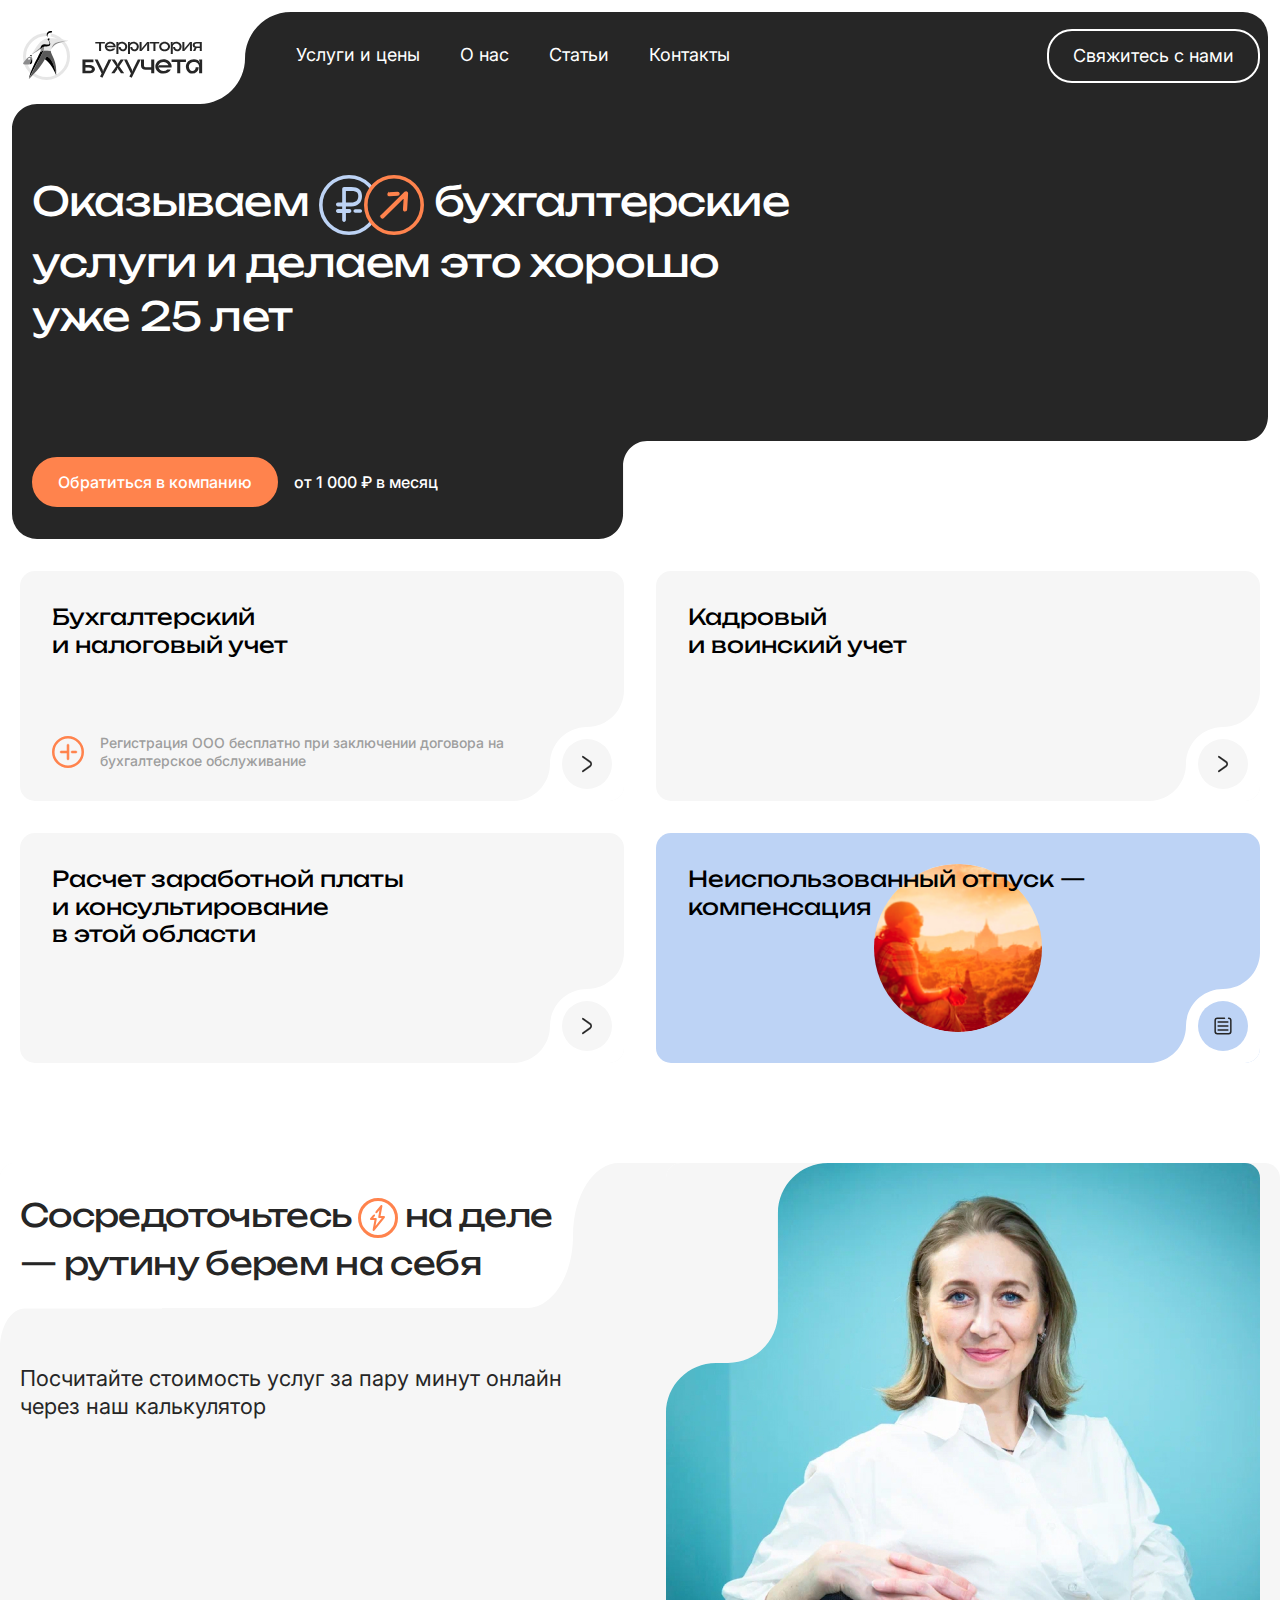
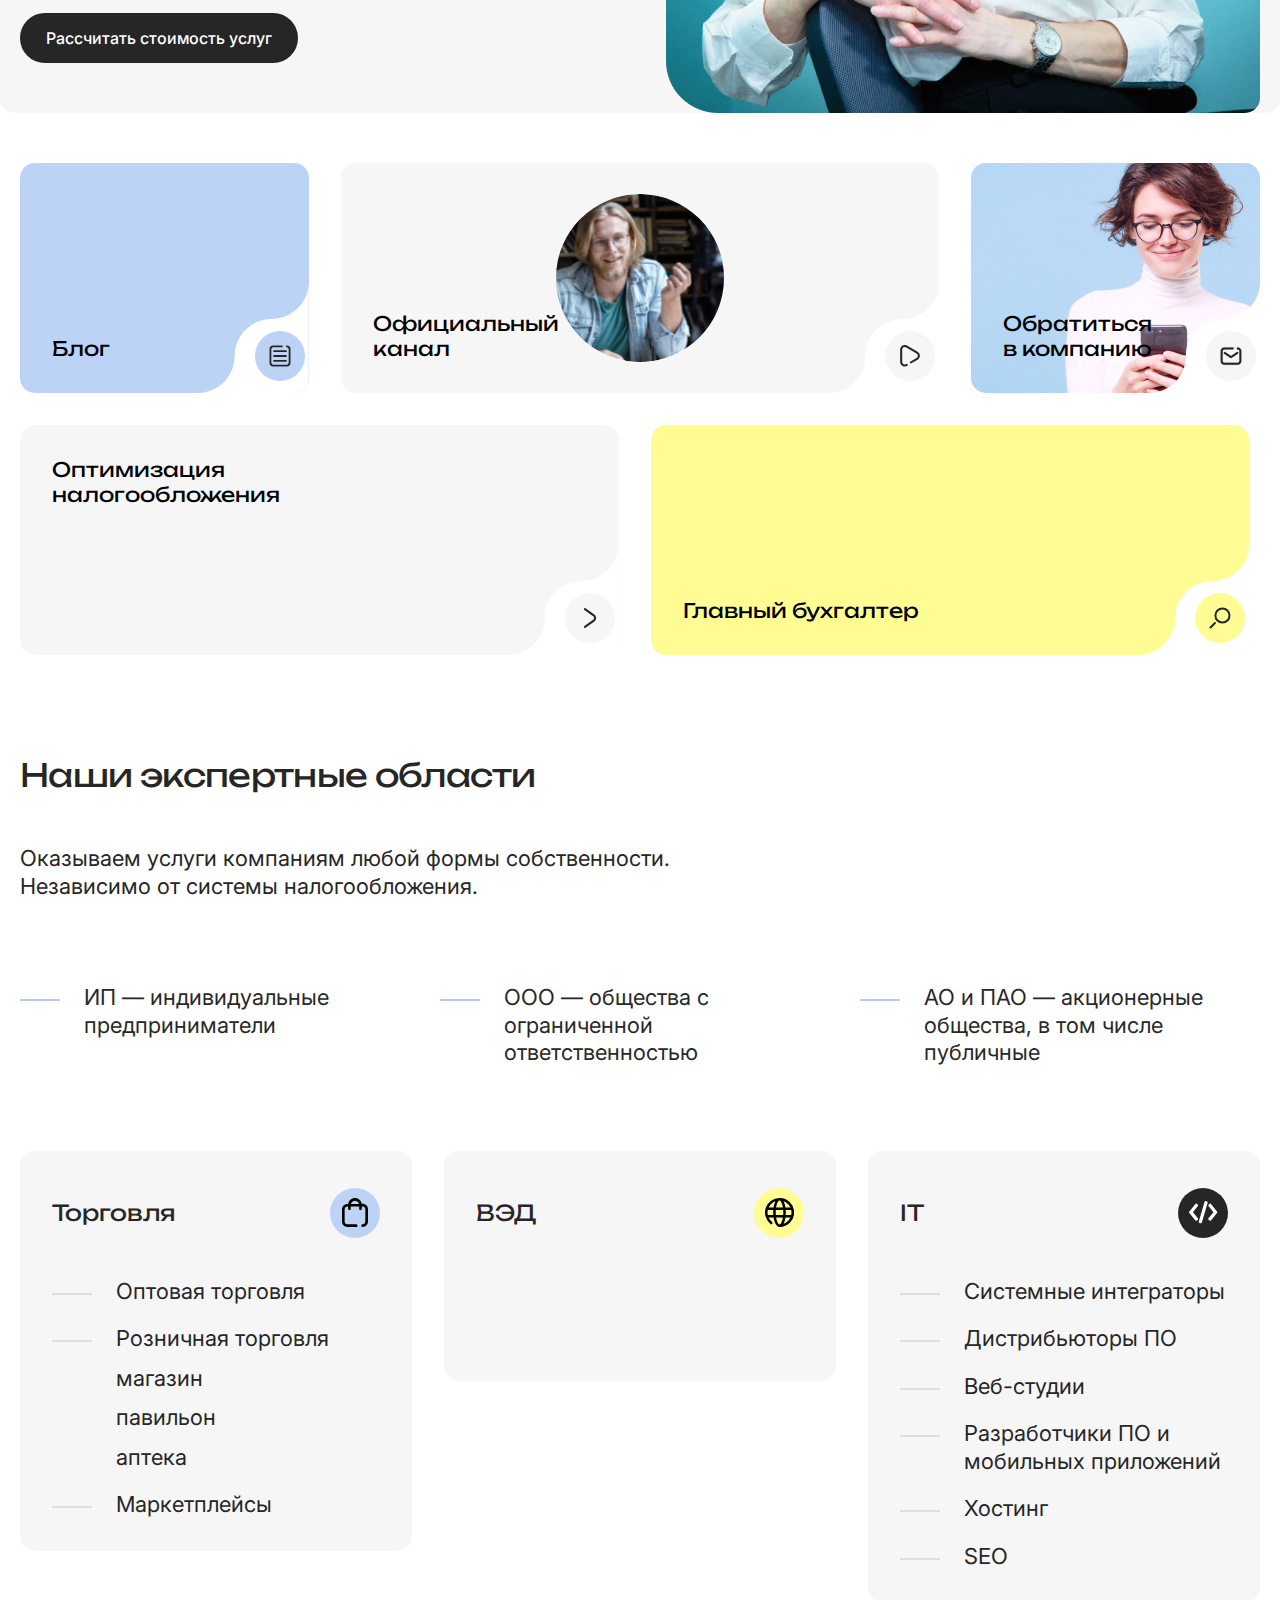
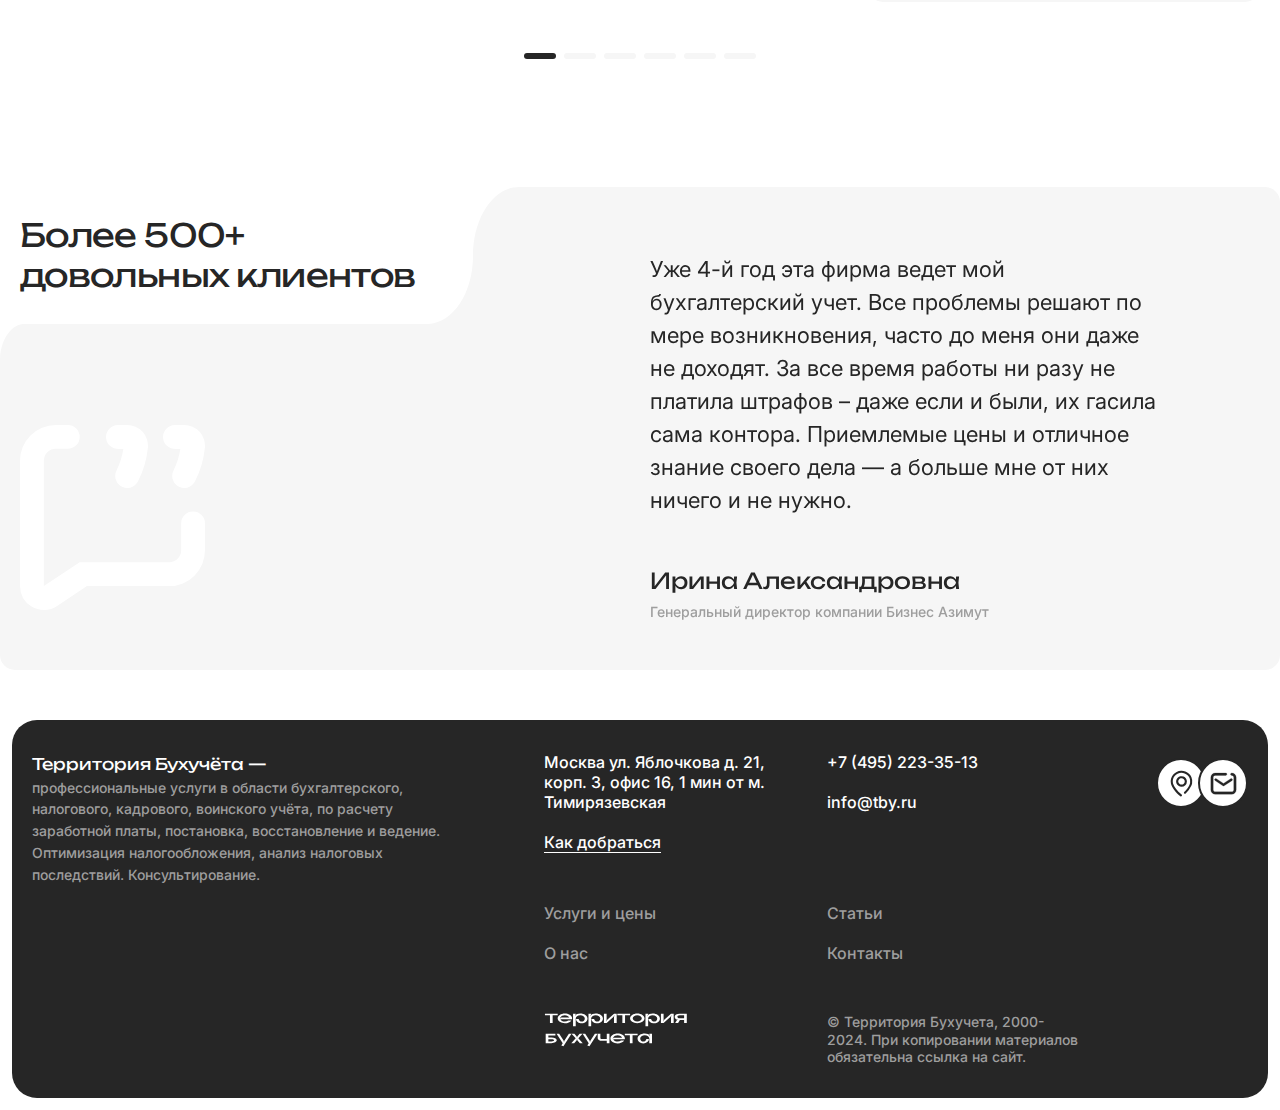
==== commit b03c2094: "upd: Update" ====
--- a/index.html
+++ b/index.html
@@ -53,7 +53,7 @@
 							</li>
 						</ul>
 					</nav>
-					<a href="#" class="header__btn btn btn--md btn--dark-border">Свяжитесь с нами</a>
+					<a href="#" class="header__btn btn btn--md btn--white-border">Свяжитесь с нами</a>
 					<div class="c-icons c-icons--white header__icons">
 						<ul class="c-icons__list">
 							<li class="c-icons__item">
@@ -184,7 +184,7 @@
 					<div class="container">
 						<div class="calculate-cost__wrapper">
 							<div class="calculate-cost__body">
-								<h2 class="calculate-cost__heading">Сосредоточьтесь <div class="c-text-icons c-text-icons--sm"><img class="c-text-icons__icon" src="img/icon-rub.svg" alt="Icon"></div> на деле — рутину берем на себя</h2>
+								<h2 class="calculate-cost__heading">Сосредоточьтесь <div class="c-text-icons c-text-icons--sm"><img class="c-text-icons__icon" src="img/icon-energy.svg" alt="Icon"></div> на деле — рутину берем на себя</h2>
 								<div class="calculate-cost__content">
 									<p class="calculate-cost__description">Посчитайте стоимость услуг за пару минут онлайн через наш калькулятор</p>
 									<a href="#" class="calculate-cost__btn btn btn--dark">Рассчитать стоимость услуг</a>
@@ -398,6 +398,9 @@
 						<div class="reviews__wrapper">
 							<div class="reviews__left">
 								<h2 class="reviews__heading">Более 500+ <br>довольных клиентов</h2>
+								<picture class="reviews__decor reviews__decor--lg">
+									<img src="img/icon-quote.svg" alt="Image">
+								</picture>
 							</div>
 							<div class="reviews__right">
 								<div class="reviews__slider">
@@ -429,7 +432,7 @@
 			<div class="container">
 				<div class="footer__wrapper">
 					<div class="footer__left">
-						<h3 class="footer__title">Территория Бухучëта —профессиональные услуги в области бухгалтерского, налогового, кадрового, воинского учëта, по расчету заработной платы, постановка, восстановление и ведение. Оптимизация налогообложения, анализ налоговых последствий. Консультирование.</h3>
+						<h3 class="footer__title">Территория Бухучëта — <span>профессиональные услуги в области бухгалтерского, налогового, кадрового, воинского учëта, по расчету заработной платы, постановка, восстановление и ведение. Оптимизация налогообложения, анализ налоговых последствий. Консультирование.</span></h3>
 					</div>
 					<div class="footer__right">
 						<div class="footer__inner">
--- a/css/app.min.css
+++ b/css/app.min.css
@@ -1 +1 @@
-body{position:relative;overflow-x:hidden;font-family:"Inter",sans-serif;font-size:16px;line-height:1.25;color:#262626}ul,ol,li{display:block;padding:0;margin:0;list-style:none}h1,h2,h3,h4,h5,h6{margin:0;font-family:"Unbounded",sans-serif;font-weight:normal;line-height:1.25}p{margin:0}a{display:inline-block;color:#000;text-decoration:none;-webkit-transition:all .25s ease-in-out;transition:all .25s ease-in-out}a:hover{text-decoration:none;color:#000}a:active{color:#000}input[type=number]{-moz-appearance:textfield}input[type=number]::-webkit-outer-spin-button,input[type=number]::-webkit-inner-spin-button{display:none;-webkit-appearance:none;appearance:none;margin:0}picture{display:block}img{max-width:100%}svg{-webkit-transition:all .25s ease-in-out;transition:all .25s ease-in-out}.container{margin:0 auto;padding:0 20px;max-width:1380px;width:100%}@media screen and (max-width: 767px){.container{padding:0 12px}}.btn{display:-webkit-box;display:-ms-flexbox;display:flex;-webkit-box-align:center;-ms-flex-align:center;align-items:center;-webkit-box-pack:center;-ms-flex-pack:center;justify-content:center;padding:15px 24px;width:-webkit-fit-content;width:-moz-fit-content;width:fit-content;font-size:16px;font-weight:500;line-height:1;text-align:center;color:#fff;background:#ff834d;border:2px solid #ff834d;border-radius:25px;-webkit-transition:all .25s ease-in-out;transition:all .25s ease-in-out}.btn>svg{min-width:16px;width:16px;height:16px}.btn>*+*{margin-left:12px}.btn:focus{outline:none}.btn:hover{color:#fff}.btn--md{padding:16px 24px;font-size:18px;font-weight:normal}.btn--circle{padding:15px}.btn--dark{color:#fff;background:#262626;border-color:#262626}.btn--dark-border{color:#262626;background:rgba(0,0,0,0);border-color:#262626}.btn--dark-border:hover{color:#262626}@media screen and (hover: hover){.btn--dark-border:hover{color:#fff;border-color:#fff}}@media screen and (max-width: 767px){.btn{padding:7.5px 16px;font-size:14px;font-weight:normal}.btn>svg{min-width:14px;width:14px;height:14px}.btn--circle{padding:7.5px}}.input-field__inner{position:relative;z-index:1}.input-field__input{-webkit-appearance:none;-moz-appearance:none;appearance:none;display:block;padding:0 0 8px 0;width:100%;font-size:22px;font-weight:normal;line-height:1.5;color:#262626;background:rgba(0,0,0,0);border:none;border-bottom:2px solid #262626;border-radius:0;-webkit-transition:all .25s ease-in-out;transition:all .25s ease-in-out}.input-field__input::-webkit-input-placeholder{opacity:1;color:#262626}.input-field__input::-moz-placeholder{opacity:1;color:#262626}.input-field__input:-ms-input-placeholder{opacity:1;color:#262626}.input-field__input::-ms-input-placeholder{opacity:1;color:#262626}.input-field__input::placeholder{opacity:1;color:#262626}.input-field__input:focus{outline:none}@media screen and (max-width: 767px){.input-field__input{padding:0 0 4px 0;font-size:16px}}.file__input{display:none}.file__label{display:-webkit-box;display:-ms-flexbox;display:flex;-webkit-box-align:center;-ms-flex-align:center;align-items:center;padding:10px 20px;width:-webkit-fit-content;width:-moz-fit-content;width:fit-content;font-size:20px;font-weight:normal;background:rgba(0,0,0,0);border:2px solid #262626;border-radius:25px;cursor:pointer;-webkit-transition:all .25s ease-in-out;transition:all .25s ease-in-out}.file__label>svg{min-width:16px;width:16px;height:32px;color:#262626}.file__label>*+*{margin-left:16px}.file__label:focus{outline:none}.file__label--lg{padding:14px 20px}@media screen and (hover: hover){.file__label:hover{color:#fff;background:#262626}.file__label:hover>svg{color:#fff}}@media screen and (max-width: 767px){.file__label{padding:6.75px 16px;font-size:14px;border:1px solid #262626}.file__label>svg{min-width:8px;width:8px;height:17px}.file__label>*+*{margin-left:12px}}.default-select .ss-main{width:100%}.default-select .ss-main .ss-single-selected{padding:8px 16px;width:100%;height:100%;font-size:14px;font-weight:normal;line-height:1.25;color:#262626;background:#fff;border:none;border-radius:25px;-webkit-transition:all .25s ease-in-out;transition:all .25s ease-in-out}.default-select .ss-main .ss-single-selected .placeholder .ss-disabled{color:#262626}.default-select .ss-main .ss-single-selected .placeholder{display:block;overflow:hidden;max-width:100%;line-height:1.25;white-space:nowrap;text-overflow:ellipsis}.default-select .ss-main .ss-single-selected .ss-arrow{margin:0 0 0 20px}.default-select .ss-main .ss-single-selected .ss-arrow span{padding:0;margin:0;min-width:14px;width:14px;height:14px;background-image:url(../img/sprite.svg#icon-caret-select);background-repeat:no-repeat;background-size:contain;background-position:center center;border:0;-webkit-transform:none;-ms-transform:none;transform:none;-webkit-transition:all .25s ease-in-out;transition:all .25s ease-in-out}.default-select .ss-main .ss-single-selected .ss-arrow span.arrow-up{-webkit-transform:translateY(0) rotate(180deg);-ms-transform:translateY(0) rotate(180deg);transform:translateY(0) rotate(180deg);margin:0}.default-select .ss-main .ss-single-selected .ss-arrow span.arrow-down{-webkit-transform:rotate(0);-ms-transform:rotate(0);transform:rotate(0)}.default-select .ss-main .ss-single-selected.ss-open-below,.default-select .ss-main .ss-single-selected.ss-open-above{border-radius:25px}.default-select .ss-main .ss-single-selected.ss-open-below+*{margin-top:6px}.default-select .ss-main .ss-single-selected.ss-open-above+*{-webkit-transform:scale(1) translateY(-6px);-ms-transform:scale(1) translateY(-6px);transform:scale(1) translateY(-6px);border-radius:25px}.default-select .ss-content .ss-search{display:none}.default-select .ss-content{z-index:99 !important;overflow:hidden;margin:0;padding:4px 0;max-width:calc(100vw - 48px);width:-webkit-max-content;width:-moz-max-content;width:max-content;color:#262626;background:#fff;border:none;border-radius:15px}.default-select .ss-content .ss-list{padding:0;max-height:none}.default-select .ss-content .ss-list .ss-option{padding:8px 16px;font-size:14px;font-weight:normal;line-height:1.25;color:#262626;cursor:pointer;-webkit-transition:all .25s ease-in-out;transition:all .25s ease-in-out}.default-select .ss-content .ss-list .ss-option.ss-disabled:not(.ss-option-selected){display:none}.default-select .ss-option:first-child.ss-disabled.ss-option-selected{display:none}.default-select .ss-content .ss-list .ss-option.ss-disabled{display:none}.default-select .ss-content .ss-list .ss-option:hover,.default-select .ss-content .ss-list .ss-option.ss-highlighted{color:#ff834d;background:rgba(0,0,0,0)}.default-select .ss-arrow .arrow-down{width:auto;height:auto;background:none}.c-icons--white .c-icons__link{background:#262626;border-color:#fff}.c-icons--white .c-icons__icon{color:#fff}.c-icons--light .c-icons__link{background:#f6f6f6}.c-icons--accent .c-icons__link{background:#ff834d;border-color:#fff}.c-icons--accent .c-icons__link>svg{color:#fff}.c-icons--blue .c-icons__link{background:#bdd3f5}.c-icons--yellow .c-icons__link{background:#fefc93}.c-icons__list{display:-webkit-box;display:-ms-flexbox;display:flex}.c-icons__item+.c-icons__item{margin-left:-8px}.c-icons__link{display:-webkit-box;display:-ms-flexbox;display:flex;-webkit-box-align:center;-ms-flex-align:center;align-items:center;-webkit-box-pack:center;-ms-flex-pack:center;justify-content:center;min-width:50px;width:50px;height:50px;background:#fff;border:2px solid #262626;border-radius:50%}.c-icons__icon{min-width:27px;width:27px;height:27px;color:#262626}.c-text-icons{display:-webkit-inline-box;display:-ms-inline-flexbox;display:inline-flex;vertical-align:middle}.c-text-icons--sm .c-text-icons__icon{min-width:40px;width:40px;height:40px}@media screen and (max-width: 767px){.c-text-icons--sm .c-text-icons__icon{min-width:25px;width:25px;height:25px}}.c-text-icons--sm .c-text-icons__icon+.c-text-icons__icon{margin-left:-10px}@media screen and (max-width: 767px){.c-text-icons--sm .c-text-icons__icon+.c-text-icons__icon{margin-left:-4px}}.c-text-icons__icon+.c-text-icons__icon{margin-left:-15px}@media screen and (max-width: 767px){.c-text-icons__icon+.c-text-icons__icon{margin-left:-4px}}.c-text-icons__icon{display:block;overflow:hidden;min-width:60px;width:60px;height:60px}.c-text-icons__icon img{display:block;width:100%;height:100%;-o-object-fit:cover;object-fit:cover}@media screen and (max-width: 767px){.c-text-icons__icon{min-width:30px;width:30px;height:30px}}.header{position:absolute;top:29px;right:0;left:0;z-index:200;display:block}.header--white .header__logotype .dark{display:none}.header--white .header__logotype .white{display:block}.header--white .header__btn{color:#fff;border-color:#fff}.header--white .header__btn:hover{color:#fff}.header--white .nav__link{color:#fff}.header--white .nav__link:hover{color:#fff}@media screen and (hover: hover){.header--white .nav__link:hover{color:#ff834d}}@media screen and (max-width: 1023px){.header{top:24px}}.header__wrapper{position:relative;z-index:1;display:-webkit-box;display:-ms-flexbox;display:flex;-webkit-box-align:center;-ms-flex-align:center;align-items:center;-webkit-box-pack:justify;-ms-flex-pack:justify;justify-content:space-between}@media screen and (max-width: 1023px){.header__wrapper{padding:0 12px}}.header__logotype{display:block;margin-right:30px;overflow:hidden;min-width:183px;width:183px;height:50px}.header__logotype picture{display:block;width:100%;height:100%}.header__logotype img{display:block;width:100%;height:100%;-o-object-fit:contain;object-fit:contain;-o-object-position:left center;object-position:left center}@media screen and (min-width: 1024px)and (max-width: 1199px){.header__logotype{min-width:163px;width:163px;height:54px}}@media screen and (max-width: 1023px){.header__logotype{min-width:143px;width:143px;height:34px}.header__logotype .white{display:none}}.header__nav{margin-right:auto;padding-left:63px}@media screen and (min-width: 1024px)and (max-width: 1199px){.header__nav{padding-left:33px}}@media screen and (max-width: 1023px){.header__nav{display:none}}.header__btn{margin-left:12px}@media screen and (max-width: 1023px){.header__btn{display:none}}@media screen and (min-width: 1024px){.header__icons{display:none}}.nav__list{display:-webkit-box;display:-ms-flexbox;display:flex;-webkit-box-align:center;-ms-flex-align:center;align-items:center;width:-webkit-fit-content;width:-moz-fit-content;width:fit-content}@media screen and (max-width: 1023px){.nav__list{-webkit-box-orient:vertical;-webkit-box-direction:normal;-ms-flex-direction:column;flex-direction:column;-webkit-box-align:start;-ms-flex-align:start;align-items:flex-start}}.nav__item+.nav__item{margin-left:40px}@media screen and (max-width: 1023px){.nav__item+.nav__item{margin-top:40px;margin-left:0}}.nav__link{display:block;width:-webkit-fit-content;width:-moz-fit-content;width:fit-content;font-size:18px;font-weight:normal}@media screen and (hover: hover){.nav__link:hover{color:#fff}}@media screen and (max-width: 1023px){.nav__link{font-family:"Unbounded",sans-serif;font-size:20px;letter-spacing:-0.02em;color:#fff}.nav__link:hover{color:#fff}}.footer{position:relative;z-index:1;margin:50px 12px 12px;padding:32px 0;color:#fff}.footer::before{content:"";position:absolute;top:0;right:0;bottom:0;left:0;z-index:-1;display:block;width:100%;height:100%;background:#262626;border-radius:25px}.footer--indent-lg{margin-top:100px}@media screen and (max-width: 1023px){.footer::before{border-radius:15px}}@media screen and (min-width: 768px)and (max-width: 1023px){.footer{padding:20px 0}}@media screen and (max-width: 767px){.footer{margin-top:12px;padding:12px 0}.footer--indent-lg{margin-top:24px}}.footer__wrapper{display:-webkit-box;display:-ms-flexbox;display:flex;-webkit-box-pack:justify;-ms-flex-pack:justify;justify-content:space-between}.footer__left{max-width:424px;width:100%}@media screen and (min-width: 1024px)and (max-width: 1199px){.footer__left{max-width:364px}}@media screen and (max-width: 1023px){.footer__left{display:none}}.footer__right{display:-webkit-box;display:-ms-flexbox;display:flex;-webkit-box-orient:vertical;-webkit-box-direction:normal;-ms-flex-direction:column;flex-direction:column;-webkit-box-pack:justify;-ms-flex-pack:justify;justify-content:space-between;padding-left:88px;max-width:calc(100% - 424px);width:100%}@media screen and (min-width: 1024px)and (max-width: 1199px){.footer__right{padding-left:40px;max-width:calc(100% - 364px)}}@media screen and (max-width: 1023px){.footer__right{padding:0;max-width:none}}.footer__title{font-family:"Unbounded",sans-serif;font-size:16px;font-weight:normal;line-height:1.55}.footer__inner{display:-webkit-box;display:-ms-flexbox;display:flex}@media screen and (max-width: 1023px){.footer__inner:not(.footer__inner--nowrap){-webkit-box-orient:vertical;-webkit-box-direction:normal;-ms-flex-direction:column;flex-direction:column}.footer__inner:not(.footer__inner--nowrap) .footer__block{width:100%}.footer__inner:not(.footer__inner--nowrap) .footer__block:nth-child(n+2){margin-top:24px}.footer__inner--nowrap .footer__block{width:calc(50% - 10px)}.footer__inner--nowrap .footer__block:nth-child(2n){margin-left:20px}.footer__inner--nowrap .footer__block:nth-child(n+3){margin-top:12px}}.footer__inner+.footer__inner{margin-top:50px}@media screen and (max-width: 1023px){.footer__inner+.footer__inner{margin-top:24px}.footer__inner+.footer__inner:last-child{margin-top:34px}}@media screen and (min-width: 1400px){.footer__block:first-child{max-width:352px;width:100%}.footer__block:nth-child(2){margin-left:51px;max-width:266px;width:100%}.footer__block:nth-child(2)+.footer__block:last-child{margin-left:auto}}@media screen and (min-width: 1200px)and (max-width: 1399px){.footer__block:first-child{max-width:252px;width:100%}.footer__block:nth-child(2){margin-left:31px;max-width:252px;width:100%}.footer__block:nth-child(2)+.footer__block:last-child{margin-left:auto}}@media screen and (min-width: 1024px)and (max-width: 1199px){.footer__block:first-child{max-width:212px;width:100%}.footer__block:nth-child(2){margin-left:21px;max-width:212px;width:100%}.footer__block:nth-child(2)+.footer__block:last-child{margin-left:auto}}@media screen and (max-width: 1023px){.footer__block:nth-child(2)+.footer__block:last-child{display:none}}.footer__logotype{display:block;overflow:hidden;min-width:143px;width:143px;height:34px}.footer__logotype img{display:block;width:100%;height:100%;-o-object-fit:contain;object-fit:contain}.footer__address{display:block;margin:0;width:-webkit-fit-content;width:-moz-fit-content;width:fit-content;font-size:16px;font-weight:500;color:#fff}@media screen and (max-width: 767px){.footer__address{font-size:12px}}.footer__address+.footer__link,.footer__link+.footer__link{margin-top:20px}@media screen and (max-width: 1023px){.footer__address+.footer__link,.footer__link+.footer__link{margin-top:12px}}.footer__link{display:block;width:-webkit-fit-content;width:-moz-fit-content;width:fit-content;font-size:16px;font-weight:500;color:#fff}.footer__link:hover{color:#fff}.footer__link--underline{border-bottom:1px solid #fff}@media screen and (hover: hover){.footer__link:hover{color:#ff834d;border-color:#ff834d}}@media screen and (max-width: 767px){.footer__link{font-size:12px}}.footer__icons{margin-top:6px}.footer__list-item+.footer__list-item{margin-top:20px}@media screen and (max-width: 767px){.footer__list-item+.footer__list-item{margin-top:12px}}.footer__list-link{display:block;width:-webkit-fit-content;width:-moz-fit-content;width:fit-content;font-size:16px;font-weight:500;color:#9e9e9e}.footer__list-link:hover{color:#9e9e9e}@media screen and (hover: hover){.footer__list-link:hover{color:#ff834d}}@media screen and (max-width: 767px){.footer__list-link{font-size:12px}}.footer__copyright{display:block;width:-webkit-fit-content;width:-moz-fit-content;width:fit-content;font-size:14px;font-weight:500;color:#9e9e9e}@media screen and (max-width: 767px){.footer__copyright{max-width:266px;font-size:12px}}.menu{position:fixed;top:12px;right:12px;left:12px;z-index:1000;-webkit-transform:translate(104%, 0);-ms-transform:translate(104%, 0);transform:translate(104%, 0);display:block;overflow-x:hidden;overflow-y:auto;max-height:calc(100dvh - 24px);max-width:calc(100% - 24px);width:100%;background:#262626;border-radius:15px;opacity:0;visibility:hidden;pointer-events:none;-webkit-transition:all .25s ease-in-out;transition:all .25s ease-in-out}.menu.is--active{-webkit-transform:translate(0, 0);-ms-transform:translate(0, 0);transform:translate(0, 0);opacity:1;visibility:visible;pointer-events:auto}.menu__wrap{padding:16px 12px 40px;min-height:calc(100dvh - 24px)}.menu__top{display:-webkit-box;display:-ms-flexbox;display:flex;-webkit-box-align:center;-ms-flex-align:center;align-items:center;-webkit-box-pack:justify;-ms-flex-pack:justify;justify-content:space-between;margin-bottom:30px}.menu__logotype{display:block;overflow:hidden;min-width:143px;width:143px;height:34px}.menu__logotype img{display:block;width:100%;height:100%;-o-object-fit:contain;object-fit:contain;-o-object-position:left center;object-position:left center}.menu__close{display:-webkit-box;display:-ms-flexbox;display:flex;-webkit-box-align:center;-ms-flex-align:center;align-items:center;-webkit-box-pack:center;-ms-flex-pack:center;justify-content:center;padding:0;min-width:50px;width:50px;height:50px;font-size:0;background:rgba(0,0,0,0);border:2px solid #fff;border-radius:50%;-webkit-transition:all .25s ease-in-out;transition:all .25s ease-in-out}.menu__close>svg{min-width:17px;width:17px;height:17px;color:#fff}.menu__close:focus{outline:none}.menu__bottom{margin-top:30px;padding-top:30px;border-top:1px solid #424242}.scroll-disabled{overflow:hidden}.wrapper{display:-webkit-box;display:-ms-flexbox;display:flex;-webkit-box-orient:vertical;-webkit-box-direction:normal;-ms-flex-direction:column;flex-direction:column;overflow:hidden;min-height:100vh}.wrapper__content{-webkit-box-flex:1;-ms-flex:1 1 100%;flex:1 1 100%}.section-inner{margin-top:25px;padding-top:25px}@media screen and (max-width: 767px){.section-inner{margin-top:12px;padding-top:12px}}@media screen and (min-width: 768px){.section-inner__content>*:not(.wide){padding:0 32px;max-width:947px}}@media screen and (max-width: 767px){.section-inner__content{padding:0 12px}}.section-info{margin-top:50px;padding-top:50px}@media screen and (max-width: 767px){.section-info{margin-top:12px;padding-top:12px}}.section-info__content{margin:0 auto;max-width:883px;width:100%;text-align:center}.content{font-size:22px;font-weight:normal;line-height:1.6}@media screen and (max-width: 767px){.content{font-size:16px}}.content>*:not(:last-child){margin-bottom:50px}@media screen and (max-width: 767px){.content>*:not(:last-child){margin-bottom:24px}}.content h1:not([class]),.content h2:not([class]),.content h3:not([class]),.content h4:not([class]),.content h5:not([class]),.content h6:not([class]){font-family:"Unbounded",sans-serif;font-weight:normal}.content h1:not([class]){font-size:40px;line-height:1.375}@media screen and (max-width: 767px){.content h1:not([class]){font-size:20px;letter-spacing:-0.02em}}.content h2:not([class]){font-size:32px;line-height:1.5625;letter-spacing:-0.02em}@media screen and (max-width: 767px){.content h2:not([class]){font-size:19px;line-height:1.3157894737}}.content h3:not([class]){font-size:28px;line-height:1.7857142857;letter-spacing:-0.02em}@media screen and (max-width: 767px){.content h3:not([class]){font-size:19px;line-height:1.3157894737}}.content h4:not([class]){font-size:22px;line-height:1.8181818182}@media screen and (max-width: 767px){.content h4:not([class]){font-size:16px;line-height:1.5}}.content h5:not([class]){font-size:20px;line-height:1.5}@media screen and (max-width: 767px){.content h5:not([class]){font-size:16px}}.content h6:not([class]){font-size:18px;line-height:1.5}@media screen and (max-width: 767px){.content h6:not([class]){font-size:15px}}.content ul:not([class]) li{position:relative;z-index:1;display:block;margin:0;padding-left:56px;font-size:22px;font-weight:normal;line-height:1.6}.content ul:not([class]) li::before{content:"";position:absolute;top:18px;left:0;z-index:1;display:block;width:40px;height:2px;background:#bdd3f5}@media screen and (max-width: 767px){.content ul:not([class]) li{padding-left:40px;font-size:16px}.content ul:not([class]) li::before{top:11px;width:28px}}.content ul:not([class]) li+li{margin-top:46px}@media screen and (max-width: 767px){.content ul:not([class]) li+li{margin-top:24px}}.content ol:not([class]){counter-reset:num-list}.content ol:not([class]) li{position:relative;z-index:1;display:block;margin:0;padding-left:56px;font-size:22px;font-weight:normal;line-height:1.6}.content ol:not([class]) li::before{content:"";counter-increment:num-list;content:counter(num-list);position:absolute;top:0;left:0;z-index:1;display:-webkit-box;display:-ms-flexbox;display:flex;-webkit-box-align:center;-ms-flex-align:center;align-items:center;-webkit-box-pack:center;-ms-flex-pack:center;justify-content:center;width:32px;height:32px;font-size:16px;font-weight:normal;line-height:1.6;text-align:center;border:3px solid #bdd3f5;border-radius:50%}@media screen and (max-width: 767px){.content ol:not([class]) li{padding-left:40px;font-size:16px}.content ol:not([class]) li::before{width:25px;height:25px;font-size:14px;border:2px solid #bdd3f5}}.content ol:not([class]) li+li{margin-top:46px}@media screen and (max-width: 767px){.content ol:not([class]) li+li{margin-top:24px}}.content b,.content strong{font-weight:600}.content picture{display:block;overflow:hidden;width:100%;border-radius:25px}.content-slider__slider-wrapper{overflow-x:clip;margin:0 calc(50% - 50vw)}.content-slider__slider-wrapper .swiper{overflow:visible;margin:0 auto;padding:0 20px;max-width:1380px;width:100%}@media screen and (max-width: 767px){.content-slider__slider-wrapper .swiper{padding:0 24px}}.content-slider__slider-wrapper .swiper-slide{width:-webkit-fit-content;width:-moz-fit-content;width:fit-content;height:auto}.content-slider__slide{display:block;overflow:hidden;min-width:654px;width:654px;height:466px;border-radius:25px}.content-slider__slide img{display:block;width:100%;height:100%;-o-object-fit:cover;object-fit:cover}@media screen and (max-width: 767px){.content-slider__slide{min-width:293px;width:293px;height:200px;border-radius:15px}}.content-author__wrapper{position:relative;z-index:1;display:-webkit-box;display:-ms-flexbox;display:flex;-webkit-box-align:end;-ms-flex-align:end;align-items:flex-end}.content-author__img{position:relative;z-index:1;display:block;overflow:hidden;max-width:884px;min-width:884px;width:100%;height:414px;border-radius:15px}.content-author__img img{display:block;width:100%;height:100%;-o-object-fit:cover;object-fit:cover}@media screen and (min-width: 1024px)and (max-width: 1199px){.content-author__img{max-width:700px;min-width:700px;height:328px}}@media screen and (min-width: 1024px){.content-author__img::after{content:"";position:absolute;right:-1px;bottom:-1px;z-index:1;display:block;width:139px;height:139px;background:#fff;-webkit-clip-path:url(#information-card);clip-path:url(#information-card)}}@media screen and (max-width: 1023px){.content-author__img{max-width:none;min-width:auto;height:300px}.content-author__img::before{content:"";position:absolute;bottom:-1px;z-index:1;display:block;width:96px;height:92px;background:#fff;-webkit-clip-path:url(#content-author-before);clip-path:url(#content-author-before)}.content-author__img::after{content:"";position:absolute;right:-1px;bottom:-1px;z-index:1;display:block;width:159px;height:142px;background:#fff;-webkit-clip-path:url(#content-author-after);clip-path:url(#content-author-after)}}@media screen and (min-width: 768px)and (max-width: 1023px){.content-author__img::before{left:334px}}@media screen and (max-width: 767px){.content-author__img::before{left:60px}}@media screen and (max-width: 359px){.content-author__img::after{width:109px}}.content-author__body{position:relative;z-index:10;margin-left:-67px;max-width:calc(100% - 817px);width:100%}@media screen and (min-width: 1024px)and (max-width: 1199px){.content-author__body{max-width:calc(100% - 700px)}}@media screen and (max-width: 1023px){.content-author__body{position:absolute;right:0;bottom:0;margin-left:0;padding-bottom:12px}.content-author__body::before{content:"";position:absolute;right:0;bottom:-1px;z-index:-1;display:block;height:92px;background:#fff}}@media screen and (min-width: 768px)and (max-width: 1023px){.content-author__body{max-width:calc(100% - 429px)}.content-author__body::before{width:100%}}@media screen and (max-width: 767px){.content-author__body{max-width:calc(100% - 129px)}.content-author__body::before{width:calc(100% - 26px)}}.content-author__title{display:block;overflow:hidden;max-width:100%;width:-webkit-fit-content;width:-moz-fit-content;width:fit-content;font-family:"Unbounded",sans-serif;font-size:22px;font-weight:normal;white-space:nowrap;text-overflow:ellipsis}@media screen and (max-width: 767px){.content-author__title{font-size:16px}}.content-author__help{display:-webkit-box;-webkit-line-clamp:2;-webkit-box-orient:vertical;overflow:hidden;margin-top:8px;max-width:294px;width:-webkit-fit-content;width:-moz-fit-content;width:fit-content;font-size:14px;font-weight:500;line-height:1.2142857143;text-overflow:ellipsis;color:#9e9e9e}@media screen and (max-width: 767px){.content-author__help{font-size:12px;line-height:1.25}}.main{position:relative;z-index:1;margin:12px 12px 0}.main--light .main__wrap{color:#262626;background:#f6f6f6}.main--accent .main__wrap{color:#fff;background:#ff834d}.main--blue .main__wrap{color:#262626;background:#bdd3f5}.main--yellow .main__wrap{color:#262626;background:#fefc93}@media screen and (min-width: 768px)and (max-width: 1023px){.main{margin:12px 20px 0}}.main__wrap{position:relative;z-index:5;color:#fff;background:#262626;border-radius:25px}@media screen and (min-width: 1024px){.main__wrap--contacts{border-radius:25px 25px 0 25px}.main__wrap--contacts::after{content:"";position:absolute;right:0;bottom:0;z-index:1;-webkit-transform:translate(0, 100%);-ms-transform:translate(0, 100%);transform:translate(0, 100%);display:block;width:441px;height:86px;background:#ff834d;-webkit-clip-path:url(#contacts-after);clip-path:url(#contacts-after)}}@media screen and (max-width: 1023px){.main__wrap{border-radius:15px}}@media screen and (min-width: 1380px){.main__before{width:calc((100vw - 1340px)/2 + 259px - 90px)}}@media screen and (min-width: 1200px)and (max-width: 1379px){.main__before{width:189px}}@media screen and (min-width: 1024px)and (max-width: 1199px){.main__before{width:163px}}@media screen and (min-width: 1024px){.main__before{position:absolute;top:0;left:0;z-index:-1;height:92px;background:#fff}.main__before::before{content:"";position:absolute;top:0;left:0;z-index:1;display:block;width:162px;height:117px;background:#fff;-webkit-clip-path:url(#main-before-left);clip-path:url(#main-before-left)}.main__before::after{content:"";position:absolute;top:0;right:1px;z-index:1;-webkit-transform:translate(100%, 0);-ms-transform:translate(100%, 0);transform:translate(100%, 0);display:block;width:91px;height:92px;background:#fff;-webkit-clip-path:url(#main-before-right);clip-path:url(#main-before-right)}}@media screen and (max-width: 1023px){.main__before{display:none}}@media screen and (min-width: 1200px){.main__after{width:calc((100vw - 1340px)/2 + 670px + 30px - 50px)}}@media screen and (min-width: 1024px)and (max-width: 1199px){.main__after{width:calc((100vw - 1340px)/2 + 670px + 23px - 50px)}}@media screen and (min-width: 1024px){.main__after{position:absolute;right:0;bottom:0;z-index:-1;height:123px}.main__after::before{content:"";position:absolute;left:1px;bottom:0;z-index:1;-webkit-transform:translate(-100%, 0);-ms-transform:translate(-100%, 0);transform:translate(-100%, 0);display:block;width:50px;height:98px;background:#fff;-webkit-clip-path:url(#main-after-left);clip-path:url(#main-after-left)}.main__after::after{content:"";position:absolute;right:0;bottom:0;z-index:1;display:block;width:100%;height:123px;background:#fff;-webkit-clip-path:url(#main-after-right);clip-path:url(#main-after-right)}}@media screen and (max-width: 1023px){.main__after{display:none}}.main__body{display:-webkit-box;display:-ms-flexbox;display:flex;-webkit-box-orient:vertical;-webkit-box-direction:normal;-ms-flex-direction:column;flex-direction:column;padding:162px 0 32px;max-width:759px;min-height:527px;width:100%}@media screen and (min-width: 768px)and (max-width: 1023px){.main__body{padding:127px 0 20px;min-height:400px}}@media screen and (max-width: 767px){.main__body{padding:117px 0 20px;min-height:260px}}.main__heading{font-family:"Unbounded",sans-serif;font-size:40px;font-weight:normal;letter-spacing:-0.02em}@media screen and (max-width: 767px){.main__heading{font-size:20px}}.main__description{margin-top:50px;max-width:530px;width:100%;font-size:22px;font-weight:normal}@media screen and (min-width: 1024px)and (max-width: 1199px){.main__description{max-width:450px}}@media screen and (max-width: 767px){.main__description{margin-top:24px;padding-bottom:40px;font-size:16px}}.main__bottom{display:-webkit-box;display:-ms-flexbox;display:flex;-webkit-box-align:center;-ms-flex-align:center;align-items:center;margin-top:auto;padding-top:50px;width:-webkit-fit-content;width:-moz-fit-content;width:fit-content}@media screen and (min-width: 1200px){.main__bottom--wide{margin-bottom:-57px;max-width:986px;min-width:986px;width:100%}}@media screen and (min-width: 1024px)and (max-width: 1199px){.main__bottom--wide{margin-bottom:-57px;max-width:886px;min-width:886px;width:100%}}.main__btn+.main__help{margin-left:16px}.main__help{display:block;width:-webkit-fit-content;width:-moz-fit-content;width:fit-content;font-size:16px;font-weight:500}@media screen and (max-width: 767px){.main__help{display:none}}.main__img{position:absolute;right:-130px;bottom:-36px;z-index:10;display:block;overflow:hidden;min-width:330px;width:330px;height:330px;border-radius:50%}.main__img img{display:block;width:100%;height:100%;-o-object-fit:cover;object-fit:cover}@media screen and (min-width: 1024px)and (max-width: 1199px){.main__img{min-width:230px;width:230px;height:230px}}@media screen and (max-width: 1023px){.main__img{display:none}}.main__additional{display:-webkit-box;display:-ms-flexbox;display:flex;max-width:1340px;width:100%}@media screen and (min-width: 1024px){.main__additional{position:absolute;bottom:0;left:50%;z-index:1;-webkit-transform:translate(-50%, 0);-ms-transform:translate(-50%, 0);transform:translate(-50%, 0);-webkit-box-pack:end;-ms-flex-pack:end;justify-content:flex-end}}@media screen and (max-width: 1023px){.main__additional{margin-top:12px}}@media screen and (min-width: 1200px){.main__services,.main__about,.main__achievement{width:calc(50% - 16px)}}@media screen and (min-width: 1024px)and (max-width: 1199px){.main__services,.main__about,.main__achievement{width:calc(50% - 10px)}}@media screen and (max-width: 1023px){.main__services,.main__about,.main__achievement{width:100%}}.main__contacts{margin-top:12px}.main-achievement__item{position:relative;z-index:1;display:block;overflow:hidden;padding:16px 24px 24px;background:#f6f6f6;border-radius:15px}@media screen and (max-width: 767px){.main-achievement__item{padding:12px 16px}}.main-achievement__top{display:-webkit-box;display:-ms-flexbox;display:flex;-webkit-box-align:center;-ms-flex-align:center;align-items:center}.main-achievement__icon{display:block;overflow:hidden;margin-right:16px;min-width:50px;width:50px;height:50px}.main-achievement__icon img{display:block;width:100%;height:100%;-o-object-fit:contain;object-fit:contain}@media screen and (max-width: 767px){.main-achievement__icon{margin-right:13px;min-width:30px;width:30px;height:30px}}.main-achievement__title{display:block;width:-webkit-fit-content;width:-moz-fit-content;width:fit-content;font-size:16px;font-weight:normal;letter-spacing:-0.02em}@media screen and (max-width: 767px){.main-achievement__title{font-size:14px}}.main-achievement__help{display:block;margin-top:32px;width:-webkit-fit-content;width:-moz-fit-content;width:fit-content;font-size:14px;font-weight:normal;color:#9e9e9e}@media screen and (max-width: 767px){.main-achievement__help{margin-top:24px;font-size:12px}}.contacts{position:relative;z-index:1}.contacts__wrap{display:-webkit-box;display:-ms-flexbox;display:flex;-webkit-box-orient:vertical;-webkit-box-direction:normal;-ms-flex-direction:column;flex-direction:column;-webkit-box-pack:end;-ms-flex-pack:end;justify-content:flex-end;padding:50px 0;min-height:571px}@media screen and (max-width: 1023px){.contacts__wrap{min-height:558px}}.contacts__map{position:absolute;top:0;right:0;bottom:0;left:0;z-index:1;display:block;width:100%;height:100%;background:#f6f6f6;border-radius:15px}@media screen and (min-width: 1024px){.contacts__map::after{content:"";position:absolute;top:0;right:0;z-index:1;display:block;width:453px;height:86px;background:#fff;-webkit-clip-path:url(#contacts-after);clip-path:url(#contacts-after)}}@media screen and (max-width: 1023px){.contacts__map{border-radius:0}}@media screen and (min-width: 768px)and (max-width: 1023px){.contacts__map{margin:0 -20px;width:calc(100% + 40px)}}@media screen and (max-width: 767px){.contacts__map{margin:0 -12px;width:calc(100% + 24px)}}.contacts__list{position:relative;z-index:10}.contacts__item+.contacts__item{margin-top:20px}@media screen and (max-width: 767px){.contacts__item+.contacts__item{margin-top:12px}}.contacts__link{display:-webkit-box;display:-ms-flexbox;display:flex;-webkit-box-align:center;-ms-flex-align:center;align-items:center;padding:12px 24px;width:-webkit-fit-content;width:-moz-fit-content;width:fit-content;font-size:18px;font-weight:500;text-align:left;color:#fff;background:#262626;border-radius:40px}.contacts__link>svg{min-width:28px;width:28px;height:28px;color:#fff}.contacts__link>*+*{margin-left:24px}.contacts__link:hover{color:#fff}@media screen and (max-width: 767px){.contacts__link{padding:8px 16px;font-size:14px;font-weight:normal}.contacts__link>svg{min-width:16px;width:16px;height:16px}.contacts__link>*+*{margin-left:12px}}.contacts-tabs__list{display:-webkit-box;display:-ms-flexbox;display:flex;-ms-flex-wrap:wrap;flex-wrap:wrap;margin-right:-16px;margin-bottom:-16px}@media screen and (max-width: 767px){.contacts-tabs__list{display:none}}.contacts-tabs__item{margin-right:16px;margin-bottom:16px}.contacts-tabs__item.is--active .contacts-tabs__tab{color:#262626;background:#fff}.contacts-tabs__item.is--active .contacts-tabs__tab:hover{color:#262626}.contacts-tabs__tab{display:block;padding:14px 16px;width:-webkit-fit-content;width:-moz-fit-content;width:fit-content;font-size:16px;font-weight:500;text-align:center;color:#fff;background:#ff834d;border:1px solid #fff;border-radius:50px}.contacts-tabs__tab:focus{outline:none}.contacts-tabs__tab:hover{color:#fff}@media screen and (min-width: 768px){.contacts-tabs__select{display:none}}.services{margin-top:16px;padding-top:16px}.services--indent-lg{margin-top:50px;padding-top:50px}@media screen and (max-width: 767px){.services{margin-top:6px;padding-top:6px}.services--indent-lg{margin-top:12px;padding-top:12px}}.services__wrapper{display:-webkit-box;display:-ms-flexbox;display:flex;-ms-flex-wrap:wrap;flex-wrap:wrap}@media screen and (min-width: 1200px){.services__item{width:calc(50% - 16px)}.services__item:nth-child(2n){margin-left:32px}.services__item:nth-child(n+3){margin-top:32px}}@media screen and (min-width: 1024px)and (max-width: 1199px){.services__item{width:calc(50% - 10px)}.services__item:nth-child(2n){margin-left:20px}.services__item:nth-child(n+3){margin-top:20px}}@media screen and (min-width: 768px)and (max-width: 1023px){.services__item{width:100%}.services__item:nth-child(n+2){margin-top:20px}}@media screen and (max-width: 767px){.services__item{width:100%}.services__item:nth-child(n+2){margin-top:12px}}.services-card--blue .services-card__wrap{background:#bdd3f5}.services-card--blue .services-card__icon{background:#bdd3f5}.services-card--dark .services-card__wrap{color:#fff;background:#262626}.services-card--dark .services-card__icon{background:#262626}.services-card--dark .services-card__icon>svg{color:#fff}.services-card__wrap{position:relative;z-index:1;display:-webkit-box;display:-ms-flexbox;display:flex;-webkit-box-orient:vertical;-webkit-box-direction:normal;-ms-flex-direction:column;flex-direction:column;-webkit-box-pack:justify;-ms-flex-pack:justify;justify-content:space-between;overflow:hidden;padding:32px;min-height:230px;background:#f6f6f6;border-radius:15px}.services-card__wrap::before{content:"";position:absolute;right:0;bottom:0;z-index:1;display:block;width:110px;height:110px;background:#fff;-webkit-clip-path:url(#services-card);clip-path:url(#services-card)}@media screen and (max-width: 767px){.services-card__wrap{padding:20px;min-height:200px}}.services-card__block+.services-card__block{margin-top:20px}.services-card__title{display:block;width:-webkit-fit-content;width:-moz-fit-content;width:fit-content;font-family:"Unbounded",sans-serif;font-size:22px;font-weight:normal}@media screen and (max-width: 767px){.services-card__title{font-size:16px}}.services-card__info{display:-webkit-box;display:-ms-flexbox;display:flex;-webkit-box-align:center;-ms-flex-align:center;align-items:center;max-width:459px;width:-webkit-fit-content;width:-moz-fit-content;width:fit-content;font-size:14px;font-weight:500;color:#9e9e9e}.services-card__info>svg{min-width:32px;width:32px;height:32px;color:#ff834d}.services-card__info>*+*{margin-left:16px}@media screen and (max-width: 767px){.services-card__info{max-width:195px;font-size:12px}.services-card__info>svg{display:none}.services-card__info>*+*{margin-left:0}}.services-card__icon{position:absolute;right:12px;bottom:12px;z-index:1;display:-webkit-box;display:-ms-flexbox;display:flex;-webkit-box-align:center;-ms-flex-align:center;align-items:center;-webkit-box-pack:center;-ms-flex-pack:center;justify-content:center;min-width:50px;width:50px;height:50px;background:#f6f6f6;border-radius:50%}.services-card__icon>svg{min-width:18px;width:18px;height:18px;color:#262626}.services-card__img{position:absolute;top:50%;left:50%;z-index:-1;-webkit-transform:translate(-50%, -50%);-ms-transform:translate(-50%, -50%);transform:translate(-50%, -50%);display:block;overflow:hidden;width:168px;height:168px;border-radius:50%}.services-card__img img{display:block;width:100%;height:100%;-o-object-fit:cover;object-fit:cover}@media screen and (max-width: 767px){.services-card__img{width:120px;height:120px}}.about-slider__slider-wrapper{display:block;width:100%;height:100%;background:#f6f6f6;border-radius:15px}.about-slider__slider-wrapper .swiper-slide{height:auto}.about-slider__slider-wrapper .swiper-pagination{position:absolute;left:32px;bottom:32px;z-index:10;display:-webkit-box;display:-ms-flexbox;display:flex;-webkit-box-align:center;-ms-flex-align:center;align-items:center;-webkit-box-pack:center;-ms-flex-pack:center;justify-content:center;width:-webkit-fit-content;width:-moz-fit-content;width:fit-content}@media screen and (max-width: 767px){.about-slider__slider-wrapper .swiper-pagination{left:20px;bottom:20px}}.about-slider__slider-wrapper .swiper-pagination-lock{opacity:0;pointer-events:none}.about-slider__slider-wrapper .swiper-pagination-bullet{display:block;min-width:32px;width:32px;height:6px;background:#e2e1e1;border-radius:4px;-webkit-transition:all .25s ease-in-out;transition:all .25s ease-in-out}.about-slider__slider-wrapper .swiper-pagination-bullet+.swiper-pagination-bullet{margin-left:8px}.about-slider__slider-wrapper .swiper-pagination-bullet-active{background:#262626}.about-slider__slide{padding:32px;min-height:230px;height:100%}@media screen and (max-width: 767px){.about-slider__slide{padding:20px;min-height:200px}}.about-slider__title{font-family:"Unbounded",sans-serif;font-size:22px;font-weight:normal;line-height:1.3636363636}@media screen and (max-width: 767px){.about-slider__title{font-size:16px;line-height:1.5}}.about-slider__img{position:absolute;top:50%;left:50%;z-index:-1;-webkit-transform:translate(-50%, -50%);-ms-transform:translate(-50%, -50%);transform:translate(-50%, -50%);display:block;overflow:hidden;width:168px;height:168px;border-radius:50%}.about-slider__img img{display:block;width:100%;height:100%;-o-object-fit:cover;object-fit:cover}@media screen and (max-width: 767px){.about-slider__img{width:120px;height:120px}}.advantages{margin-top:25px;padding-top:25px}@media screen and (max-width: 767px){.advantages{margin-top:12px;padding-top:12px}}.advantages__wrapper{display:-webkit-box;display:-ms-flexbox;display:flex;-webkit-box-align:start;-ms-flex-align:start;align-items:flex-start;-ms-flex-wrap:wrap;flex-wrap:wrap}@media screen and (max-width: 1023px){.advantages__wrapper{padding:24px 0;color:#fff;background:#262626;border-radius:15px}}.advantages__item{position:relative;z-index:1;overflow:hidden;padding:32px 63px;border-radius:15px;-webkit-transition:all .25s ease-in-out;transition:all .25s ease-in-out}.advantages__item::before{content:"";position:absolute;top:47px;left:0;z-index:1;display:block;width:40px;height:2px;background:#ececec;-webkit-transition:all .25s ease-in-out;transition:all .25s ease-in-out}@media screen and (hover: hover){.advantages__item:hover{color:#fff;background:#262626}.advantages__item:hover::before{background:#fff}}@media screen and (min-width: 1200px){.advantages__item{width:calc(33.333333333% - 21.3333333333px)}.advantages__item:nth-child(3n),.advantages__item:nth-child(3n-1){margin-left:32px}}@media screen and (min-width: 1024px)and (max-width: 1199px){.advantages__item{width:calc(50% - 16px)}.advantages__item:nth-child(2n){margin-left:32px}}@media screen and (min-width: 1024px){.advantages__item::after{content:"";position:absolute;top:0;right:0;z-index:1;display:block;width:65px;height:62px;background:#fff;-webkit-clip-path:url(#advantages-before);clip-path:url(#advantages-before)}}@media screen and (max-width: 1023px){.advantages__item{width:100%}}@media screen and (min-width: 768px)and (max-width: 1023px){.advantages__item{padding:20px 24px 20px 63px}.advantages__item::before{top:32px}}@media screen and (max-width: 767px){.advantages__item{padding:0 24px 0 40px;width:100%}.advantages__item::before{top:9px;width:28px;background:#fff}.advantages__item:nth-child(n+2){margin-top:24px}}.advantages__description{display:block;width:-webkit-fit-content;width:-moz-fit-content;width:fit-content;font-size:22px;font-weight:normal}@media screen and (max-width: 767px){.advantages__description{font-size:16px}}.information{margin-top:25px;padding-top:25px}@media screen and (max-width: 767px){.information{margin-top:12px;padding-top:12px}}.information__heading{margin-bottom:49px;font-family:"Unbounded",sans-serif;font-size:32px;font-weight:normal;letter-spacing:-0.02em}@media screen and (max-width: 767px){.information__heading{margin-bottom:36px;font-size:19px}}.information__wrapper{display:-webkit-box;display:-ms-flexbox;display:flex;-ms-flex-wrap:wrap;flex-wrap:wrap}@media screen and (min-width: 1200px){.information__item:first-child{width:calc(25% - 21.3333333333px)}.information__item:nth-child(2){margin-left:32px;width:calc(50% - 21.3333333333px)}.information__item:nth-child(3){margin-left:32px;width:calc(25% - 21.3333333333px)}.information__item:nth-child(n+4){margin-top:32px;width:calc(50% - 21.3333333333px)}.information__item:nth-child(5){margin-left:32px}}@media screen and (min-width: 1024px)and (max-width: 1199px){.information__item{-webkit-box-flex:1;-ms-flex:1 1 auto;flex:1 1 auto;width:calc(50% - 10px)}.information__item:nth-child(2n){margin-left:20px}.information__item:nth-child(n+3){margin-top:20px}}@media screen and (min-width: 768px)and (max-width: 1023px){.information__item{-webkit-box-flex:1;-ms-flex:1 1 auto;flex:1 1 auto;width:calc(50% - 10px)}.information__item:nth-child(2n){margin-left:20px}.information__item:nth-child(n+3){margin-top:20px}}@media screen and (max-width: 767px){.information__item{width:100%}.information__item:nth-child(n+2){margin-top:12px}}.information__slider .swiper-slide{height:auto}.information__slider .swiper-pagination{display:-webkit-box;display:-ms-flexbox;display:flex;-webkit-box-align:center;-ms-flex-align:center;align-items:center;-webkit-box-pack:center;-ms-flex-pack:center;justify-content:center;margin:51px auto 0;width:-webkit-fit-content;width:-moz-fit-content;width:fit-content}@media screen and (max-width: 767px){.information__slider .swiper-pagination{margin:12px auto 0}}.information__slider .swiper-pagination-lock{opacity:0;pointer-events:none}.information__slider .swiper-pagination-bullet{display:block;min-width:32px;width:32px;height:6px;background:#f6f6f6;border-radius:4px;-webkit-transition:all .25s ease-in-out;transition:all .25s ease-in-out}.information__slider .swiper-pagination-bullet+.swiper-pagination-bullet{margin-left:8px}.information__slider .swiper-pagination-bullet-active{background:#262626}.information__slide{width:100%;height:100%}.information-card{position:relative;z-index:1}.information-card--bottom .information-card__wrap{-webkit-box-pack:end;-ms-flex-pack:end;justify-content:flex-end}.information-card--blue .information-card__wrap{background:#bdd3f5}.information-card--blue .information-card__icon{background:#bdd3f5}.information-card--yellow .information-card__wrap{background:#fefc93}.information-card--yellow .information-card__icon{background:#fefc93}.information-card--dark .information-card__wrap{color:#fff;background:#262626}.information-card--dark .information-card__icon{background:#262626}.information-card--dark .information-card__icon>svg{color:#fff}.information-card__wrap{position:relative;z-index:1;display:-webkit-box;display:-ms-flexbox;display:flex;-webkit-box-orient:vertical;-webkit-box-direction:normal;-ms-flex-direction:column;flex-direction:column;-webkit-box-pack:justify;-ms-flex-pack:justify;justify-content:space-between;overflow:hidden;padding:32px;min-height:230px;background:#f6f6f6;border-radius:15px}.information-card__wrap::before{content:"";position:absolute;right:0;bottom:0;z-index:1;display:block;width:110px;height:110px;background:#fff;-webkit-clip-path:url(#information-card);clip-path:url(#information-card)}@media screen and (max-width: 767px){.information-card__wrap{padding:12px;min-height:200px}}.information-card__title{display:block;width:-webkit-fit-content;width:-moz-fit-content;width:fit-content;font-family:"Unbounded",sans-serif;font-size:20px;font-weight:normal}@media screen and (max-width: 767px){.information-card__title{font-size:16px}}.information-card__icon{position:absolute;right:12px;bottom:12px;z-index:1;display:-webkit-box;display:-ms-flexbox;display:flex;-webkit-box-align:center;-ms-flex-align:center;align-items:center;-webkit-box-pack:center;-ms-flex-pack:center;justify-content:center;min-width:50px;width:50px;height:50px;background:#f6f6f6;border-radius:50%}.information-card__icon>svg{min-width:22px;width:22px;height:22px;color:#262626}@media screen and (min-width: 1024px)and (max-width: 1399px){.information-card__icon{right:4px}}@media screen and (min-width: 576px)and (max-width: 1199px){.information-card__icon{min-width:40px;width:40px;height:40px}}.information-card__img{position:absolute;top:50%;left:50%;z-index:-1;-webkit-transform:translate(-50%, -50%);-ms-transform:translate(-50%, -50%);transform:translate(-50%, -50%);display:block;overflow:hidden;width:168px;height:168px;border-radius:50%}.information-card__img img{display:block;width:100%;height:100%;-o-object-fit:cover;object-fit:cover}@media screen and (max-width: 767px){.information-card__img{width:120px;height:120px}}.information-card__bg{position:absolute;top:0;right:0;bottom:0;left:0;z-index:-1;display:block;width:100%;height:100%}.information-card__bg img{display:block;width:100%;height:100%;-o-object-fit:cover;object-fit:cover}.expert-areas{margin-top:50px;padding-top:50px}@media screen and (max-width: 767px){.expert-areas{margin-top:12px;padding-top:12px}}.expert-areas__top{max-width:654px;width:100%}.expert-areas__heading{font-family:"Unbounded",sans-serif;font-size:32px;font-weight:normal;letter-spacing:-0.02em}@media screen and (max-width: 767px){.expert-areas__heading{font-size:19px}}.expert-areas__description{display:block;margin-top:50px;width:-webkit-fit-content;width:-moz-fit-content;width:fit-content;font-size:22px;font-weight:normal}@media screen and (max-width: 767px){.expert-areas__description{margin-top:24px;font-size:14px}}.expert-areas__wrapper{display:-webkit-box;display:-ms-flexbox;display:flex;-ms-flex-wrap:wrap;flex-wrap:wrap;margin-top:84px}@media screen and (max-width: 767px){.expert-areas__wrapper{margin-top:24px}}.expert-areas__item{display:-webkit-box;display:-ms-flexbox;display:flex;-webkit-box-align:start;-ms-flex-align:start;align-items:flex-start}.expert-areas__item::before{content:"";display:block;margin-top:15px;margin-right:24px;width:40px;height:2px;background:#b9c6f4}@media screen and (min-width: 1024px){.expert-areas__item{width:calc(33.333333333% - 13.3333333333px)}.expert-areas__item:nth-child(3n),.expert-areas__item:nth-child(3n-1){margin-left:20px}.expert-areas__item:nth-child(n+4){margin-top:20px}}@media screen and (max-width: 1023px){.expert-areas__item{width:100%}.expert-areas__item:nth-child(n+2){margin-top:24px}}@media screen and (max-width: 767px){.expert-areas__item::before{margin-top:10px;margin-right:12px;width:28px}}.expert-areas__value{display:block;max-width:319px;width:-webkit-fit-content;width:-moz-fit-content;width:fit-content;font-size:22px;font-weight:normal;color:#282828}@media screen and (max-width: 767px){.expert-areas__value{max-width:245px;font-size:16px}}.expert-areas__slider{margin-top:84px}@media screen and (max-width: 767px){.expert-areas__slider{margin-top:24px}}.expert-areas__slider .swiper-slide{height:auto}.expert-areas__slider .swiper-pagination{display:-webkit-box;display:-ms-flexbox;display:flex;-webkit-box-align:center;-ms-flex-align:center;align-items:center;-webkit-box-pack:center;-ms-flex-pack:center;justify-content:center;margin:51px auto 0;width:-webkit-fit-content;width:-moz-fit-content;width:fit-content}@media screen and (max-width: 767px){.expert-areas__slider .swiper-pagination{margin:12px auto 0}}.expert-areas__slider .swiper-pagination-lock{opacity:0;pointer-events:none}.expert-areas__slider .swiper-pagination-bullet{display:block;min-width:32px;width:32px;height:6px;background:#f6f6f6;border-radius:4px;-webkit-transition:all .25s ease-in-out;transition:all .25s ease-in-out}.expert-areas__slider .swiper-pagination-bullet+.swiper-pagination-bullet{margin-left:8px}.expert-areas__slider .swiper-pagination-bullet-active{background:#262626}.expert-areas__slide{width:100%}.expert-areas-card{display:block;overflow:hidden;padding:37px 32px 32px;min-height:230px;background:#f6f6f6;border-radius:15px}@media screen and (max-width: 767px){.expert-areas-card{padding:20px 20px 24px;min-height:200px}}.expert-areas-card__top{display:-webkit-box;display:-ms-flexbox;display:flex;-webkit-box-align:center;-ms-flex-align:center;align-items:center;-webkit-box-pack:justify;-ms-flex-pack:justify;justify-content:space-between;margin-bottom:40px}@media screen and (max-width: 767px){.expert-areas-card__top{margin-bottom:16px}}.expert-areas-card__title{font-family:"Unbounded",sans-serif;font-size:22px;font-weight:normal}@media screen and (max-width: 767px){.expert-areas-card__title{font-size:16px}}.expert-areas-card__icon{display:-webkit-box;display:-ms-flexbox;display:flex;-webkit-box-align:center;-ms-flex-align:center;align-items:center;-webkit-box-pack:center;-ms-flex-pack:center;justify-content:center;overflow:hidden;margin-left:10px;min-width:50px;width:50px;height:50px;background:#000;border-radius:50%}.expert-areas-card__icon>img{display:block;min-width:29px;width:29px;height:29px;-o-object-fit:contain;object-fit:contain}@media screen and (max-width: 767px){.expert-areas-card__icon{min-width:40px;width:40px;height:40px}.expert-areas-card__icon>img{min-width:20px;width:20px;height:20px}}@media screen and (max-width: 767px){.expert-areas-card__list{margin-left:-8px}}.expert-areas-card__list-item{position:relative;z-index:1;display:block;padding-left:64px;font-size:22px;font-weight:normal}.expert-areas-card__list-item::before{content:"";position:absolute;top:15px;left:0;z-index:1;display:block;width:40px;height:2px;background:#dedede}@media screen and (max-width: 767px){.expert-areas-card__list-item{padding-left:36px;font-size:16px}.expert-areas-card__list-item::before{top:9px;width:24px}}.expert-areas-card__list-item+.expert-areas-card__list-item{margin-top:20px}.expert-areas-card__sublist{margin-top:12px}@media screen and (max-width: 767px){.expert-areas-card__sublist{margin-top:20px}}.expert-areas-card__sublist-item+.expert-areas-card__sublist-item{margin-top:12px}@media screen and (max-width: 767px){.expert-areas-card__sublist-item+.expert-areas-card__sublist-item{margin-top:20px}}.expert-areas-card__sublist-item{position:relative;z-index:1;display:block;font-size:22px;font-weight:normal}@media screen and (max-width: 767px){.expert-areas-card__sublist-item{font-size:16px}}.reviews{position:relative;z-index:1}.reviews__wrap{position:relative;z-index:1;margin-top:128px;padding-bottom:50px;background:#f6f6f6;border-radius:15px}@media screen and (min-width: 768px)and (max-width: 1023px){.reviews__wrap{margin-right:12px;margin-left:12px;padding:20px 0 20px}}@media screen and (max-width: 767px){.reviews__wrap{margin:24px 12px 0;padding:12px 0}}.reviews__before{position:absolute;top:0;left:0;z-index:-1;height:99px;background:#fff}.reviews__before::before{content:"";position:absolute;top:0;left:0;z-index:1;display:block;width:162px;height:126px;background:#fff;-webkit-clip-path:url(#main-before-left);clip-path:url(#main-before-left)}.reviews__before::after{content:"";position:absolute;top:0;right:1px;z-index:1;-webkit-transform:translate(100%, 0);-ms-transform:translate(100%, 0);transform:translate(100%, 0);display:block;width:111px;height:99px;background:#fff;-webkit-clip-path:url(#main-before-right);clip-path:url(#main-before-right)}.reviews__before--lg{height:137px}.reviews__before--lg::before{width:162px;height:174px}.reviews__before--lg::after{width:91px;height:137px}@media screen and (min-width: 1380px){.reviews__before{width:calc((100vw - 1340px)/2 + 326px - 90px)}.reviews__before--lg{width:calc((100vw - 1340px)/2 + 482px - 90px)}}@media screen and (min-width: 1024px)and (max-width: 1379px){.reviews__before{width:269px}.reviews__before--lg{width:429px}}@media screen and (min-width: 768px)and (max-width: 1023px){.reviews__before{width:269px;height:79px}.reviews__before::before{height:100px}.reviews__before::after{height:79px}.reviews__before--lg{width:459px;height:117px}.reviews__before--lg::before{height:149px}.reviews__before--lg::after{height:117px}}@media screen and (max-width: 767px){.reviews__before{width:169px;height:46px}.reviews__before::before{width:90px;height:58px}.reviews__before::after{width:60px;height:46px}.reviews__before--lg{width:189px;height:72px}.reviews__before--lg::before{height:92px}.reviews__before--lg::after{height:72px}}.reviews__wrapper{display:-webkit-box;display:-ms-flexbox;display:flex;-webkit-box-pack:justify;-ms-flex-pack:justify;justify-content:space-between;min-height:400px}@media screen and (max-width: 1023px){.reviews__wrapper{-webkit-box-orient:vertical;-webkit-box-direction:normal;-ms-flex-direction:column;flex-direction:column;min-height:auto}}.reviews__left{max-width:500px;width:100%}@media screen and (min-width: 1024px){.reviews__left{padding-top:28px}}.reviews__right{padding-top:66px;max-width:610px;width:100%}@media screen and (max-width: 1023px){.reviews__right{padding-top:0}}@media screen and (min-width: 768px)and (max-width: 1023px){.reviews__right{margin-top:34px}}@media screen and (max-width: 767px){.reviews__right{margin-top:24px}}.reviews__heading{font-family:"Unbounded",sans-serif;font-size:32px;font-weight:normal;letter-spacing:-0.02em}@media screen and (max-width: 767px){.reviews__heading{font-size:19px}}.reviews__decor{position:absolute;bottom:130px;z-index:10;display:block;min-width:185px;width:185px;height:185px}.reviews__decor img{display:block;width:100%;height:100%;-o-object-fit:contain;object-fit:contain}@media screen and (min-width: 1380px){.reviews__decor{left:calc((100vw - 1340px)/2)}}@media screen and (min-width: 1024px)and (max-width: 1379px){.reviews__decor{left:20px}}@media screen and (max-width: 1023px){.reviews__decor{display:none}}.reviews__pagination .swiper-pagination{display:-webkit-box;display:-ms-flexbox;display:flex;-webkit-box-align:center;-ms-flex-align:center;align-items:center;-webkit-box-pack:center;-ms-flex-pack:center;justify-content:center;width:-webkit-fit-content;width:-moz-fit-content;width:fit-content}@media screen and (min-width: 1380px){.reviews__pagination .swiper-pagination{left:calc((100vw - 1340px)/2)}}@media screen and (min-width: 1024px)and (max-width: 1379px){.reviews__pagination .swiper-pagination{left:20px}}@media screen and (min-width: 1024px){.reviews__pagination .swiper-pagination{position:absolute;bottom:50px;z-index:10}}@media screen and (max-width: 1023px){.reviews__pagination .swiper-pagination{margin:24px auto 0}}.reviews__pagination .swiper-pagination-lock{opacity:0;pointer-events:none}.reviews__pagination .swiper-pagination-bullet{display:block;min-width:32px;width:32px;height:6px;background:#e2e1e1;border-radius:4px;-webkit-transition:all .25s ease-in-out;transition:all .25s ease-in-out}.reviews__pagination .swiper-pagination-bullet+.swiper-pagination-bullet{margin-left:8px}.reviews__pagination .swiper-pagination-bullet-active{background:#262626}.reviews__slider .swiper-slide{height:auto}.reviews__slider .swiper-button-prev,.reviews__slider .swiper-button-next{display:-webkit-box;display:-ms-flexbox;display:flex;-webkit-box-align:center;-ms-flex-align:center;align-items:center;-webkit-box-pack:center;-ms-flex-pack:center;justify-content:center;padding:0;min-width:50px;width:50px;height:50px;font-size:0;background:#262626;border:none;border-radius:50%;-webkit-transition:all .25s ease-in-out;transition:all .25s ease-in-out}@media screen and (max-width: 1023px){.reviews__slider .swiper-button-prev,.reviews__slider .swiper-button-next{display:none}}.reviews__slider .swiper-button-next{position:absolute;top:50%;right:0;z-index:10;-webkit-transform:translate(0, -50%);-ms-transform:translate(0, -50%);transform:translate(0, -50%)}.reviews__slider .swiper-button-prev{position:absolute;top:50%;left:0;z-index:10;-webkit-transform:translate(0, -50%);-ms-transform:translate(0, -50%);transform:translate(0, -50%)}.reviews__slider .swiper-button-disabled{opacity:0;pointer-events:none}.reviews__slider .swiper-button-icon{min-width:20px;width:20px;height:20px;color:#fff}.reviews__slide{padding-right:96px;height:100%}@media screen and (max-width: 1023px){.reviews__slide{padding-right:0}}.reviews-card{display:-webkit-box;display:-ms-flexbox;display:flex;-webkit-box-orient:vertical;-webkit-box-direction:normal;-ms-flex-direction:column;flex-direction:column;-webkit-box-pack:justify;-ms-flex-pack:justify;justify-content:space-between}.reviews-card__description{display:block;width:-webkit-fit-content;width:-moz-fit-content;width:fit-content;font-size:22px;font-weight:normal;line-height:1.5}@media screen and (max-width: 767px){.reviews-card__description{font-size:14px}}.reviews-card__bottom{margin-top:50px}@media screen and (max-width: 767px){.reviews-card__bottom{margin-top:24px}}.reviews-card__title{display:block;width:-webkit-fit-content;width:-moz-fit-content;width:fit-content;font-family:"Unbounded",sans-serif;font-size:22px;font-weight:normal}@media screen and (max-width: 767px){.reviews-card__title{font-size:16px}}.reviews-card__help{display:block;margin-top:8px;width:-webkit-fit-content;width:-moz-fit-content;width:fit-content;font-size:14px;font-weight:500;color:#9e9e9e}@media screen and (max-width: 767px){.reviews-card__help{margin-top:12px;font-size:12px}}.software{margin-top:50px;padding-top:50px}@media screen and (max-width: 767px){.software{margin-top:12px;padding-top:12px}}.software__heading{margin-bottom:50px;font-family:"Unbounded",sans-serif;font-size:36px;font-weight:normal}@media screen and (max-width: 767px){.software__heading{margin-bottom:24px;font-size:19px}}.software__slider .swiper-slide{height:auto}.software__slider .swiper-pagination{display:-webkit-box;display:-ms-flexbox;display:flex;-webkit-box-align:center;-ms-flex-align:center;align-items:center;-webkit-box-pack:center;-ms-flex-pack:center;justify-content:center;margin:51px auto 0;width:-webkit-fit-content;width:-moz-fit-content;width:fit-content}@media screen and (max-width: 767px){.software__slider .swiper-pagination{margin:24px auto 0}}.software__slider .swiper-pagination-lock{opacity:0;pointer-events:none}.software__slider .swiper-pagination-bullet{display:block;min-width:32px;width:32px;height:6px;background:#f6f6f6;border-radius:4px;-webkit-transition:all .25s ease-in-out;transition:all .25s ease-in-out}.software__slider .swiper-pagination-bullet+.swiper-pagination-bullet{margin-left:8px}.software__slider .swiper-pagination-bullet-active{background:#262626}.software__slide{width:100%;height:100%}.software-card{position:relative;z-index:1;display:block;overflow:hidden;padding:32px;min-height:230px;background:#f6f6f6;border-radius:15px}@media screen and (max-width: 767px){.software-card{padding:20px;min-height:200px}}.software-card__title{font-family:"Unbounded",sans-serif;font-size:20px;font-weight:normal}@media screen and (max-width: 767px){.software-card__title{font-size:16px}}.software-card__img{position:absolute;top:50%;left:50%;z-index:-1;-webkit-transform:translate(-50%, -50%);-ms-transform:translate(-50%, -50%);transform:translate(-50%, -50%);display:-webkit-box;display:-ms-flexbox;display:flex;-webkit-box-align:center;-ms-flex-align:center;align-items:center;-webkit-box-pack:center;-ms-flex-pack:center;justify-content:center;overflow:hidden;min-width:168px;width:168px;height:168px;background:#fff;border-radius:50%}.software-card__img img{display:block;max-width:85%;max-height:85%;width:auto;height:auto;-o-object-fit:contain;object-fit:contain}@media screen and (max-width: 767px){.software-card__img{min-width:122px;width:122px;height:120px}}.principles{margin-top:25px;padding-top:25px}.principles__heading{margin-bottom:41px;font-family:"Unbounded",sans-serif;font-size:32px;font-weight:normal;letter-spacing:-0.02em}@media screen and (max-width: 767px){.principles__heading{margin-bottom:24px;font-size:19px}}.principles__slider{overflow-x:clip;margin:0 calc(50% - 50vw)}.principles__slider .swiper{overflow:visible;margin:0 auto;padding:0 20px;max-width:1380px;width:100%}@media screen and (max-width: 767px){.principles__slider .swiper{padding:0 24px}}.principles__slider .swiper-slide{width:-webkit-fit-content;width:-moz-fit-content;width:fit-content;height:auto}.principles__slider .swiper-pagination{display:-webkit-box;display:-ms-flexbox;display:flex;-webkit-box-align:center;-ms-flex-align:center;align-items:center;-webkit-box-pack:center;-ms-flex-pack:center;justify-content:center;margin:51px auto 0;width:-webkit-fit-content;width:-moz-fit-content;width:fit-content}@media screen and (max-width: 767px){.principles__slider .swiper-pagination{margin:24px auto 0}}.principles__slider .swiper-pagination-lock{opacity:0;pointer-events:none}.principles__slider .swiper-pagination-bullet{display:block;min-width:32px;width:32px;height:6px;background:#f6f6f6;border-radius:4px;-webkit-transition:all .25s ease-in-out;transition:all .25s ease-in-out}.principles__slider .swiper-pagination-bullet+.swiper-pagination-bullet{margin-left:8px}.principles__slider .swiper-pagination-bullet-active{background:#262626}.principles__slide{min-width:311px;width:311px;height:100%}.principles__slide--lg{min-width:654px;width:654px}@media screen and (max-width: 767px){.principles__slide{min-width:250px;width:250px}}.principles-card{display:block;overflow:hidden;padding:32px;min-height:230px;background:#f6f6f6;border-radius:15px}.principles-card--dark{color:#fff;background:#262626}.principles-card--yellow{background:#fefc93}@media screen and (max-width: 767px){.principles-card{padding:20px;min-height:200px}}.principles-card__title{font-family:"Unbounded",sans-serif;font-size:20px;font-weight:normal;line-height:1.5}@media screen and (max-width: 767px){.principles-card__title{font-size:16px;word-break:break-all}}.principles-card__img{position:absolute;top:50%;left:50%;z-index:-1;-webkit-transform:translate(-50%, -50%);-ms-transform:translate(-50%, -50%);transform:translate(-50%, -50%);display:block;overflow:hidden;width:168px;height:168px;border-radius:50%}.principles-card__img img{display:block;width:100%;height:100%;-o-object-fit:cover;object-fit:cover}@media screen and (max-width: 767px){.principles-card__img{width:120px;height:120px}}.calculate-cost{position:relative;z-index:1;margin-top:50px;padding-top:50px}@media screen and (max-width: 767px){.calculate-cost{margin-top:12px;padding-top:12px}}.calculate-cost__wrap{position:relative;z-index:1;overflow:hidden;background:#f6f6f6;border-radius:15px}@media screen and (min-width: 768px)and (max-width: 1023px){.calculate-cost__wrap{margin-right:12px;margin-left:12px;padding:20px 0 24px}}@media screen and (max-width: 767px){.calculate-cost__wrap{margin:24px 12px 0;padding:12px 0 24px}}.calculate-cost__before{position:absolute;top:0;left:0;z-index:-1;height:145px;background:#fff}.calculate-cost__before::before{content:"";position:absolute;top:0;left:0;z-index:1;display:block;width:162px;height:185px;background:#fff;-webkit-clip-path:url(#main-before-left);clip-path:url(#main-before-left)}.calculate-cost__before::after{content:"";position:absolute;top:0;right:1px;z-index:1;-webkit-transform:translate(100%, 0);-ms-transform:translate(100%, 0);transform:translate(100%, 0);display:block;width:91px;height:145px;background:#fff;-webkit-clip-path:url(#main-before-right);clip-path:url(#main-before-right)}@media screen and (min-width: 1380px){.calculate-cost__before{width:calc((100vw - 1340px)/2 + 682px - 90px)}}@media screen and (min-width: 1200px)and (max-width: 1379px){.calculate-cost__before{width:529px}}@media screen and (min-width: 1024px)and (max-width: 1199px){.calculate-cost__before{width:429px}}@media screen and (min-width: 768px)and (max-width: 1023px){.calculate-cost__before{width:459px;height:117px}.calculate-cost__before::before{height:149px}.calculate-cost__before::after{height:117px}}@media screen and (max-width: 767px){.calculate-cost__before{width:189px;height:72px}.calculate-cost__before::before{height:92px}.calculate-cost__before::after{height:72px}}.calculate-cost__body{display:-webkit-box;display:-ms-flexbox;display:flex;-webkit-box-orient:vertical;-webkit-box-direction:normal;-ms-flex-direction:column;flex-direction:column;padding-bottom:50px;max-width:654px;min-height:550px;width:100%;height:100%}@media screen and (min-width: 1200px)and (max-width: 1399px){.calculate-cost__body{max-width:545px}}@media screen and (min-width: 1024px)and (max-width: 1199px){.calculate-cost__body{max-width:445px}}@media screen and (max-width: 1023px){.calculate-cost__body{padding-bottom:0;min-height:auto}}.calculate-cost__heading{padding-top:28px;margin-bottom:78px;font-family:"Unbounded",sans-serif;font-size:32px;font-weight:normal;line-height:1.5;letter-spacing:-0.02em}@media screen and (max-width: 1023px){.calculate-cost__heading{padding-top:0}}@media screen and (max-width: 767px){.calculate-cost__heading{margin-bottom:24px;font-size:19px;line-height:1.33555}}.calculate-cost__content{display:-webkit-box;display:-ms-flexbox;display:flex;-webkit-box-orient:vertical;-webkit-box-direction:normal;-ms-flex-direction:column;flex-direction:column;-webkit-box-pack:justify;-ms-flex-pack:justify;justify-content:space-between;-webkit-box-flex:1;-ms-flex:1 1 auto;flex:1 1 auto}.calculate-cost__description{font-size:22px;font-weight:normal}@media screen and (max-width: 767px){.calculate-cost__description{max-width:215px;font-size:14px}}.calculate-cost__btn{margin-top:54px}.calculate-cost__img{position:absolute;top:0;right:0;z-index:1;display:block;overflow:hidden;max-width:705px;width:100%;height:100%;border-radius:15px 15px 15px 52px}.calculate-cost__img::before{content:"";position:absolute;top:0;left:0;z-index:1;display:block;width:162px;height:250px;background:#f6f6f6;-webkit-clip-path:url(#calculate-cost-before);clip-path:url(#calculate-cost-before)}.calculate-cost__img img{display:block;width:100%;height:100%;-o-object-fit:cover;object-fit:cover}@media screen and (min-width: 1200px)and (max-width: 1399px){.calculate-cost__img{max-width:594px}}@media screen and (min-width: 1024px)and (max-width: 1199px){.calculate-cost__img{max-width:520px}}@media screen and (max-width: 1023px){.calculate-cost__img{display:none}}.outsourcing{position:relative;z-index:1;margin-top:50px;padding-top:50px}@media screen and (max-width: 767px){.outsourcing{margin-top:12px;padding-top:12px}}.outsourcing__wrap{position:relative;z-index:1;overflow:hidden;background:#f6f6f6;border-radius:15px}@media screen and (min-width: 768px)and (max-width: 1023px){.outsourcing__wrap{margin-right:12px;margin-left:12px;padding:20px 0 24px}}@media screen and (max-width: 767px){.outsourcing__wrap{margin:24px 12px 0;padding:12px 0 24px}}.outsourcing__before{position:absolute;top:0;left:0;z-index:-1;height:83px;background:#fff}.outsourcing__before::before{content:"";position:absolute;top:0;left:0;z-index:1;display:block;width:142px;height:105px;background:#fff;-webkit-clip-path:url(#main-before-left);clip-path:url(#main-before-left)}.outsourcing__before::after{content:"";position:absolute;top:0;right:1px;z-index:1;-webkit-transform:translate(100%, 0);-ms-transform:translate(100%, 0);transform:translate(100%, 0);display:block;width:91px;height:83px;background:#fff;-webkit-clip-path:url(#main-before-right);clip-path:url(#main-before-right)}@media screen and (min-width: 1380px){.outsourcing__before{width:calc((100vw - 1340px)/2 + 626px - 90px)}}@media screen and (min-width: 1024px)and (max-width: 1379px){.outsourcing__before{width:409px}}@media screen and (min-width: 768px)and (max-width: 1023px){.outsourcing__before{width:519px;height:79px}.outsourcing__before::before{height:100px}.outsourcing__before::after{height:79px}}@media screen and (max-width: 767px){.outsourcing__before{width:189px;height:46px}.outsourcing__before::before{width:90px;height:58px}.outsourcing__before::after{width:60px;height:46px}}.outsourcing__body{display:-webkit-box;display:-ms-flexbox;display:flex;-webkit-box-orient:vertical;-webkit-box-direction:normal;-ms-flex-direction:column;flex-direction:column;padding-bottom:50px;max-width:530px;min-height:550px;width:100%;height:100%}@media screen and (min-width: 1200px)and (max-width: 1399px){.outsourcing__body{max-width:545px}}@media screen and (min-width: 1024px)and (max-width: 1199px){.outsourcing__body{max-width:445px}}@media screen and (max-width: 1023px){.outsourcing__body{padding-bottom:0;min-height:auto}}.outsourcing__heading{padding-top:12px;margin-bottom:64px;font-family:"Unbounded",sans-serif;font-size:32px;font-weight:normal;line-height:1.5;letter-spacing:-0.02em}@media screen and (max-width: 1023px){.outsourcing__heading{padding-top:0}}@media screen and (max-width: 767px){.outsourcing__heading{margin-bottom:24px;font-size:19px;line-height:1.33555}}.outsourcing__content{display:-webkit-box;display:-ms-flexbox;display:flex;-webkit-box-orient:vertical;-webkit-box-direction:normal;-ms-flex-direction:column;flex-direction:column;-webkit-box-pack:justify;-ms-flex-pack:justify;justify-content:space-between;-webkit-box-flex:1;-ms-flex:1 1 auto;flex:1 1 auto}.outsourcing__description{font-size:22px;font-weight:normal}@media screen and (max-width: 767px){.outsourcing__description{max-width:215px;font-size:14px}}.outsourcing__btn{margin-top:54px}.outsourcing__img{position:absolute;top:0;right:0;z-index:1;display:block;overflow:hidden;max-width:694px;width:100%;height:100%;border-radius:15px 15px 15px 52px}.outsourcing__img::before{content:"";position:absolute;bottom:0;left:0;z-index:1;display:block;width:257px;height:149px;background:#f6f6f6;-webkit-clip-path:url(#outsourcing-before);clip-path:url(#outsourcing-before)}.outsourcing__img img{display:block;width:100%;height:100%;-o-object-fit:cover;object-fit:cover}@media screen and (min-width: 1200px)and (max-width: 1399px){.outsourcing__img{max-width:594px}}@media screen and (min-width: 1024px)and (max-width: 1199px){.outsourcing__img{max-width:520px}}@media screen and (max-width: 1023px){.outsourcing__img{display:none}}.team{margin-top:50px;padding-top:50px}@media screen and (max-width: 767px){.team{margin-top:12px;padding-top:12px}}.team__slider .swiper-slide{height:auto}.team__slider .swiper-pagination{display:-webkit-box;display:-ms-flexbox;display:flex;-webkit-box-align:center;-ms-flex-align:center;align-items:center;-webkit-box-pack:center;-ms-flex-pack:center;justify-content:center;margin:32px auto 0;width:-webkit-fit-content;width:-moz-fit-content;width:fit-content}@media screen and (max-width: 767px){.team__slider .swiper-pagination{margin:24px auto 0}}.team__slider .swiper-pagination-lock{opacity:0;pointer-events:none}.team__slider .swiper-pagination-bullet{display:block;min-width:32px;width:32px;height:6px;background:#e2e1e1;border-radius:4px;-webkit-transition:all .25s ease-in-out;transition:all .25s ease-in-out}.team__slider .swiper-pagination-bullet+.swiper-pagination-bullet{margin-left:8px}.team__slider .swiper-pagination-bullet-active{background:#262626}.team-card{position:relative;z-index:1}.team-card__wrapper{position:relative;z-index:1;display:-webkit-box;display:-ms-flexbox;display:flex;-webkit-box-align:end;-ms-flex-align:end;align-items:flex-end;width:100%}.team-card__img{position:relative;z-index:1;display:block;overflow:hidden;max-width:calc(100% - 425px - 32px);width:100%;height:466px;border-radius:15px}.team-card__img img{display:block;width:100%;height:100%;-o-object-fit:cover;object-fit:cover}@media screen and (min-width: 1024px){.team-card__img::after{content:"";position:absolute;right:-1px;bottom:-1px;z-index:1;display:block;width:189px;height:152px;background:#fff;-webkit-clip-path:url(#team-img-after);clip-path:url(#team-img-after)}}@media screen and (max-width: 1023px){.team-card__img{max-width:none;min-width:auto;height:466px}.team-card__img::before{content:"";position:absolute;bottom:-1px;z-index:1;display:block;width:96px;height:92px;background:#fff;-webkit-clip-path:url(#content-author-before);clip-path:url(#content-author-before)}.team-card__img::after{content:"";position:absolute;right:-1px;bottom:-1px;z-index:1;display:block;width:159px;height:142px;background:#fff;-webkit-clip-path:url(#content-author-after);clip-path:url(#content-author-after)}}@media screen and (min-width: 768px)and (max-width: 1023px){.team-card__img::before{left:334px}}@media screen and (max-width: 767px){.team-card__img::before{left:60px}}@media screen and (max-width: 359px){.team-card__img::after{width:109px}}.team-card__body{position:relative;z-index:10;padding-bottom:24px;margin-left:-110px;max-width:calc(100% - 883px);width:100%}@media screen and (min-width: 1024px)and (max-width: 1399px){.team-card__body{max-width:500px}}@media screen and (max-width: 1023px){.team-card__body{position:absolute;right:0;bottom:0;margin-left:0}.team-card__body::before{content:"";position:absolute;right:0;bottom:-1px;z-index:-1;display:block;height:92px;background:#fff}}@media screen and (min-width: 768px)and (max-width: 1023px){.team-card__body{padding-bottom:8px;max-width:calc(100% - 429px)}.team-card__body::before{width:100%}}@media screen and (max-width: 767px){.team-card__body{padding-bottom:12px;max-width:calc(100% - 129px)}.team-card__body::before{width:calc(100% - 26px)}}.team-card__title{display:block;overflow:hidden;max-width:100%;width:-webkit-fit-content;width:-moz-fit-content;width:fit-content;font-family:"Unbounded",sans-serif;font-size:22px;font-weight:normal;white-space:nowrap;text-overflow:ellipsis}@media screen and (max-width: 767px){.team-card__title{font-size:16px}}.team-card__help{display:-webkit-box;-webkit-line-clamp:2;-webkit-box-orient:vertical;overflow:hidden;margin-top:8px;width:-webkit-fit-content;width:-moz-fit-content;width:fit-content;font-size:14px;font-weight:500;line-height:1.2142857143;text-overflow:ellipsis;color:#9e9e9e}@media screen and (max-width: 767px){.team-card__help{font-size:12px;line-height:1.25}}.team-card__content{display:block;overflow:hidden;width:100%;padding:32px;background:#f6f6f6;border-radius:25px}@media screen and (min-width: 1024px){.team-card__content{position:absolute;top:0;right:0;z-index:1;max-width:425px;min-width:425px}}@media screen and (max-width: 1023px){.team-card__content{margin-top:24px}}@media screen and (max-width: 767px){.team-card__content{padding:20px}}.team-card__description{display:block;overflow:hidden;font-size:18px;font-weight:normal;line-height:1.5;text-overflow:ellipsis}@media screen and (min-width: 1024px){.team-card__description{display:-webkit-box;-webkit-line-clamp:11;-webkit-box-orient:vertical}}@media screen and (max-width: 767px){.team-card__description{font-size:16px}}.blog{margin-top:25px;padding-top:25px}@media screen and (max-width: 767px){.blog{margin-top:12px;padding-top:12px}}.blog__wrapper{border-top:1px solid #ececec;border-bottom:1px solid #ececec}.blog__item{width:100%}.blog__item+.blog__item{border-top:1px solid #ececec}.blog__more{margin:50px auto 0}@media screen and (max-width: 767px){.blog__more{margin:24px auto 0}}.blog-card{position:relative;z-index:1;overflow:hidden;padding:50px 0}@media screen and (max-width: 767px){.blog-card{padding:24px 12px}}.blog-card__wrapper{display:-webkit-box;display:-ms-flexbox;display:flex;-webkit-box-align:center;-ms-flex-align:center;align-items:center}.blog-card__body{padding-right:20px;max-width:660px;width:100%}.blog-card__title{display:block;width:-webkit-fit-content;width:-moz-fit-content;width:fit-content;font-family:"Unbounded",sans-serif;font-size:22px;font-weight:normal}@media screen and (hover: hover){.blog-card__title:hover{color:#ff834d}}@media screen and (max-width: 767px){.blog-card__title{font-size:16px}}.blog-card__description{display:block;margin-top:32px;max-width:598px;width:-webkit-fit-content;width:-moz-fit-content;width:fit-content;font-size:18px;line-height:1.6;letter-spacing:-0.02em}@media screen and (max-width: 767px){.blog-card__description{margin-top:24px;font-size:16px}}.blog-card__img{display:block;overflow:hidden;min-width:92px;width:92px;height:92px;border-radius:50%}.blog-card__img img{display:block;width:100%;height:100%;-o-object-fit:cover;object-fit:cover}@media screen and (max-width: 767px){.blog-card__img{min-width:50px;width:50px;height:50px}}.reply{position:relative;z-index:1;overflow:hidden;margin-top:100px;padding-bottom:60px;background:#f6f6f6;border-radius:15px}.reply--yellow{background:#fefc93}.reply--yellow .reply__img::before{background:#fefc93}@media screen and (min-width: 768px)and (max-width: 1023px){.reply{margin-right:12px;margin-left:12px;padding:0 0 24px}}@media screen and (max-width: 767px){.reply{margin:24px 12px 0;padding:0 0 24px}}.reply__before{position:absolute;top:0;left:0;z-index:-1;height:83px;background:#fff}.reply__before::before{content:"";position:absolute;top:0;left:0;z-index:1;display:block;width:160px;height:105px;background:#fff;-webkit-clip-path:url(#main-before-left);clip-path:url(#main-before-left)}.reply__before::after{content:"";position:absolute;top:0;right:1px;z-index:1;-webkit-transform:translate(100%, 0);-ms-transform:translate(100%, 0);transform:translate(100%, 0);display:block;width:85px;height:83px;background:#fff;-webkit-clip-path:url(#main-before-right);clip-path:url(#main-before-right)}.reply__before--lg{height:120px}.reply__before--lg::before{width:160px;height:153px}.reply__before--lg::after{width:100px;height:120px}@media screen and (min-width: 1380px){.reply__before{width:calc((100vw - 1340px)/2 + 372px - 90px)}.reply__before--lg{width:calc((100vw - 1340px)/2 + 522px - 90px)}}@media screen and (min-width: 1024px)and (max-width: 1379px){.reply__before{width:329px}.reply__before--lg{width:389px}}@media screen and (min-width: 768px)and (max-width: 1023px){.reply__before{width:329px;height:73px}.reply__before::before{height:93px}.reply__before::after{height:73px}.reply__before--lg{width:429px;height:120px}.reply__before--lg::before{width:160px;height:153px}.reply__before--lg::after{width:100px;height:120px}}@media screen and (max-width: 767px){.reply__before{width:179px;height:47px}.reply__before::before{width:90px;height:60px}.reply__before::after{width:60px;height:47px}.reply__before--lg{width:182px;height:67px}.reply__before--lg::before{height:85px}.reply__before--lg::after{width:70px;height:67px}}.reply__heading{padding-top:12px;font-family:"Unbounded",sans-serif;font-size:32px;font-weight:normal;letter-spacing:-0.02em}@media screen and (max-width: 767px){.reply__heading{font-size:19px}}.reply__form{margin-top:88px;max-width:654px;width:100%}@media screen and (min-width: 1200px)and (max-width: 1399px){.reply__form{max-width:554px}}@media screen and (min-width: 1024px)and (max-width: 1199px){.reply__form{max-width:424px}}@media screen and (max-width: 1023px){.reply__form{max-width:none}}@media screen and (min-width: 768px)and (max-width: 1023px){.reply__form{margin-top:60px}}@media screen and (max-width: 767px){.reply__form{margin-top:30px}}.reply__img{position:absolute;top:0;right:0;z-index:1;display:block;max-width:704px;width:100%;height:100%}.reply__img::before{content:"";position:absolute;left:0;bottom:0;z-index:1;display:block;width:246px;height:197px;background:#f6f6f6;-webkit-clip-path:url(#reply-before);clip-path:url(#reply-before)}.reply__img img{display:block;width:100%;height:100%;-o-object-fit:cover;object-fit:cover}.reply__img--center::before{width:119px;height:536px;-webkit-clip-path:url(#reply-img-center);clip-path:url(#reply-img-center)}@media screen and (min-width: 1200px)and (max-width: 1399px){.reply__img{max-width:604px}}@media screen and (min-width: 1024px)and (max-width: 1199px){.reply__img{max-width:534px}}@media screen and (max-width: 1023px){.reply__img{display:none}}.reply-form__input{width:100%}.reply-form__input+.reply-form__input{margin-top:48px}@media screen and (max-width: 767px){.reply-form__input+.reply-form__input{margin-top:24px}}.reply-form__inner{display:-webkit-box;display:-ms-flexbox;display:flex;-webkit-box-align:center;-ms-flex-align:center;align-items:center;-webkit-box-pack:justify;-ms-flex-pack:justify;justify-content:space-between;margin-top:65px}@media screen and (max-width: 767px){.reply-form__inner{margin-top:33px}}.svg-clipped{position:absolute;width:0;height:0;opacity:0;pointer-events:none}+body{position:relative;overflow-x:hidden;font-family:"Inter",sans-serif;font-size:16px;line-height:1.25;color:#262626}ul,ol,li{display:block;padding:0;margin:0;list-style:none}h1,h2,h3,h4,h5,h6{margin:0;font-family:"Unbounded",sans-serif;font-weight:normal;line-height:1.25}p{margin:0}a{display:inline-block;color:#000;text-decoration:none;-webkit-transition:all .25s ease-in-out;transition:all .25s ease-in-out}a:hover{text-decoration:none;color:#000}a:active{color:#000}input[type=number]{-moz-appearance:textfield}input[type=number]::-webkit-outer-spin-button,input[type=number]::-webkit-inner-spin-button{display:none;-webkit-appearance:none;appearance:none;margin:0}picture{display:block}img{max-width:100%}svg{-webkit-transition:all .25s ease-in-out;transition:all .25s ease-in-out}.container{margin:0 auto;padding:0 20px;max-width:1380px;width:100%}@media screen and (max-width: 767px){.container{padding:0 12px}}.btn{display:-webkit-box;display:-ms-flexbox;display:flex;-webkit-box-align:center;-ms-flex-align:center;align-items:center;-webkit-box-pack:center;-ms-flex-pack:center;justify-content:center;padding:15px 24px;width:-webkit-fit-content;width:-moz-fit-content;width:fit-content;font-size:16px;font-weight:500;line-height:1;text-align:center;color:#fff;background:#ff834d;border:2px solid #ff834d;border-radius:25px;-webkit-transition:all .25s ease-in-out;transition:all .25s ease-in-out}.btn>svg{min-width:16px;width:16px;height:16px}.btn>*+*{margin-left:12px}.btn:focus{outline:none}.btn:hover{color:#fff}.btn--md{padding:16px 24px;font-size:18px;font-weight:normal}.btn--circle{padding:15px}.btn--dark{color:#fff;background:#262626;border-color:#262626}.btn--dark-border{color:#262626;background:rgba(0,0,0,0);border-color:#262626}.btn--dark-border:hover{color:#262626}.btn--white-border{color:#fff;background:rgba(0,0,0,0);border-color:#fff}.btn--white-border:hover{color:#fff}@media screen and (hover: hover){.btn:hover{color:#fff;background:#fe9567;border-color:#fe9567}.btn--dark:hover{color:#fff;background:#383838;border-color:#383838}.btn--dark-border:hover{color:#fff;background:#262626;border-color:#262626}.btn--white-border:hover{color:#262626;background:#fff;border-color:#fff}}@media screen and (max-width: 767px){.btn{padding:7.5px 16px;font-size:14px;font-weight:normal}.btn>svg{min-width:14px;width:14px;height:14px}.btn--circle{padding:7.5px}}.input-field__inner{position:relative;z-index:1}.input-field__input{-webkit-appearance:none;-moz-appearance:none;appearance:none;display:block;padding:0 0 8px 0;width:100%;font-size:22px;font-weight:normal;line-height:1.5;color:#262626;background:rgba(0,0,0,0);border:none;border-bottom:2px solid #262626;border-radius:0;-webkit-transition:all .25s ease-in-out;transition:all .25s ease-in-out}.input-field__input::-webkit-input-placeholder{opacity:1;color:#262626}.input-field__input::-moz-placeholder{opacity:1;color:#262626}.input-field__input:-ms-input-placeholder{opacity:1;color:#262626}.input-field__input::-ms-input-placeholder{opacity:1;color:#262626}.input-field__input::placeholder{opacity:1;color:#262626}.input-field__input:focus{outline:none}@media screen and (max-width: 767px){.input-field__input{padding:0 0 4px 0;font-size:16px}}.file__input{display:none}.file__label{display:-webkit-box;display:-ms-flexbox;display:flex;-webkit-box-align:center;-ms-flex-align:center;align-items:center;padding:10px 20px;width:-webkit-fit-content;width:-moz-fit-content;width:fit-content;font-size:20px;font-weight:normal;background:rgba(0,0,0,0);border:2px solid #262626;border-radius:25px;cursor:pointer;-webkit-transition:all .25s ease-in-out;transition:all .25s ease-in-out}.file__label>svg{min-width:16px;width:16px;height:32px;color:#262626}.file__label>*+*{margin-left:16px}.file__label:focus{outline:none}.file__label--lg{padding:14px 20px}@media screen and (hover: hover){.file__label:hover{color:#fff;background:#262626}.file__label:hover>svg{color:#fff}}@media screen and (max-width: 767px){.file__label{padding:6.75px 16px;font-size:14px;border:1px solid #262626}.file__label>svg{min-width:8px;width:8px;height:17px}.file__label>*+*{margin-left:12px}}.default-select .ss-main{width:100%}.default-select .ss-main .ss-single-selected{padding:8px 16px;width:100%;height:100%;font-size:14px;font-weight:normal;line-height:1.25;color:#262626;background:#fff;border:none;border-radius:25px;-webkit-transition:all .25s ease-in-out;transition:all .25s ease-in-out}.default-select .ss-main .ss-single-selected .placeholder .ss-disabled{color:#262626}.default-select .ss-main .ss-single-selected .placeholder{display:block;overflow:hidden;max-width:100%;line-height:1.25;white-space:nowrap;text-overflow:ellipsis}.default-select .ss-main .ss-single-selected .ss-arrow{margin:0 0 0 20px}.default-select .ss-main .ss-single-selected .ss-arrow span{padding:0;margin:0;min-width:14px;width:14px;height:14px;background-image:url(../img/sprite.svg#icon-caret-select);background-repeat:no-repeat;background-size:contain;background-position:center center;border:0;-webkit-transform:none;-ms-transform:none;transform:none;-webkit-transition:all .25s ease-in-out;transition:all .25s ease-in-out}.default-select .ss-main .ss-single-selected .ss-arrow span.arrow-up{-webkit-transform:translateY(0) rotate(180deg);-ms-transform:translateY(0) rotate(180deg);transform:translateY(0) rotate(180deg);margin:0}.default-select .ss-main .ss-single-selected .ss-arrow span.arrow-down{-webkit-transform:rotate(0);-ms-transform:rotate(0);transform:rotate(0)}.default-select .ss-main .ss-single-selected.ss-open-below,.default-select .ss-main .ss-single-selected.ss-open-above{border-radius:25px}.default-select .ss-main .ss-single-selected.ss-open-below+*{margin-top:6px}.default-select .ss-main .ss-single-selected.ss-open-above+*{-webkit-transform:scale(1) translateY(-6px);-ms-transform:scale(1) translateY(-6px);transform:scale(1) translateY(-6px);border-radius:25px}.default-select .ss-content .ss-search{display:none}.default-select .ss-content{z-index:99 !important;overflow:hidden;margin:0;padding:4px 0;max-width:calc(100vw - 48px);width:-webkit-max-content;width:-moz-max-content;width:max-content;color:#262626;background:#fff;border:none;border-radius:15px}.default-select .ss-content .ss-list{padding:0;max-height:none}.default-select .ss-content .ss-list .ss-option{padding:8px 16px;font-size:14px;font-weight:normal;line-height:1.25;color:#262626;cursor:pointer;-webkit-transition:all .25s ease-in-out;transition:all .25s ease-in-out}.default-select .ss-content .ss-list .ss-option.ss-disabled:not(.ss-option-selected){display:none}.default-select .ss-option:first-child.ss-disabled.ss-option-selected{display:none}.default-select .ss-content .ss-list .ss-option.ss-disabled{display:none}.default-select .ss-content .ss-list .ss-option:hover,.default-select .ss-content .ss-list .ss-option.ss-highlighted{color:#ff834d;background:rgba(0,0,0,0)}.default-select .ss-arrow .arrow-down{width:auto;height:auto;background:none}.circle-checkbox{display:-webkit-box;display:-ms-flexbox;display:flex;-webkit-box-align:center;-ms-flex-align:center;align-items:center;overflow:hidden;cursor:pointer}.circle-checkbox__input{display:none}.circle-checkbox__input:checked~.circle-checkbox__group .circle-checkbox__icon::before{background:#fff}.circle-checkbox__input[disabled]~.circle-checkbox__group{opacity:.4}.circle-checkbox__group{display:-webkit-box;display:-ms-flexbox;display:flex;-webkit-box-align:center;-ms-flex-align:center;align-items:center;margin:0;cursor:pointer}.circle-checkbox__icon{position:relative;display:block;overflow:hidden;margin-right:24px;min-width:27px;width:27px;height:27px;border:2px solid #fff;border-radius:50%;-webkit-transition:all .25s ease-in-out;transition:all .25s ease-in-out}.circle-checkbox__icon::before{content:"";position:absolute;top:50%;left:50%;z-index:1;-webkit-transform:translate(-50%, -50%);-ms-transform:translate(-50%, -50%);transform:translate(-50%, -50%);display:block;min-width:14px;width:14px;height:14px;border-radius:50%;-webkit-transition:all .25s ease-in-out;transition:all .25s ease-in-out}@media screen and (max-width: 767px){.circle-checkbox__icon{margin-right:13px;min-width:20px;width:20px;height:20px}.circle-checkbox__icon::before{min-width:10px;width:10px;height:10px}}.circle-checkbox__title{display:block;margin:auto 0;font-size:22px;font-weight:normal;line-height:1;text-align:left;-webkit-transition:all .25s ease-in-out;transition:all .25s ease-in-out}@media screen and (max-width: 767px){.circle-checkbox__title{font-size:16px}}.c-icons--white .c-icons__link{background:#262626;border-color:#fff}.c-icons--white .c-icons__icon{color:#fff}.c-icons--light .c-icons__link{background:#f6f6f6}.c-icons--accent .c-icons__link{background:#ff834d;border-color:#fff}.c-icons--accent .c-icons__link>svg{color:#fff}.c-icons--blue .c-icons__link{background:#bdd3f5}.c-icons--yellow .c-icons__link{background:#fefc93}.c-icons__list{display:-webkit-box;display:-ms-flexbox;display:flex}.c-icons__item+.c-icons__item{margin-left:-8px}.c-icons__link{display:-webkit-box;display:-ms-flexbox;display:flex;-webkit-box-align:center;-ms-flex-align:center;align-items:center;-webkit-box-pack:center;-ms-flex-pack:center;justify-content:center;min-width:50px;width:50px;height:50px;background:#fff;border:2px solid #262626;border-radius:50%}.c-icons__icon{min-width:27px;width:27px;height:27px;color:#262626}.c-text-icons{display:-webkit-inline-box;display:-ms-inline-flexbox;display:inline-flex;vertical-align:middle}.c-text-icons--sm .c-text-icons__icon{min-width:40px;width:40px;height:40px}@media screen and (max-width: 767px){.c-text-icons--sm .c-text-icons__icon{min-width:25px;width:25px;height:25px}}.c-text-icons--sm .c-text-icons__icon+.c-text-icons__icon{margin-left:-10px}@media screen and (max-width: 767px){.c-text-icons--sm .c-text-icons__icon+.c-text-icons__icon{margin-left:-4px}}.c-text-icons__icon+.c-text-icons__icon{margin-left:-15px}@media screen and (max-width: 767px){.c-text-icons__icon+.c-text-icons__icon{margin-left:-4px}}.c-text-icons__icon{display:block;overflow:hidden;min-width:60px;width:60px;height:60px}.c-text-icons__icon img{display:block;width:100%;height:100%;-o-object-fit:cover;object-fit:cover}@media screen and (max-width: 767px){.c-text-icons__icon{min-width:30px;width:30px;height:30px}}.header{position:absolute;top:29px;right:0;left:0;z-index:200;display:block}.header--white .header__logotype .dark{display:none}.header--white .header__logotype .white{display:block}.header--white .nav__link{color:#fff}.header--white .nav__link:hover{color:#fff}@media screen and (hover: hover){.header--white .nav__link:hover{border-color:#fff}}@media screen and (max-width: 1023px){.header{top:24px}}.header__wrapper{position:relative;z-index:1;display:-webkit-box;display:-ms-flexbox;display:flex;-webkit-box-align:center;-ms-flex-align:center;align-items:center;-webkit-box-pack:justify;-ms-flex-pack:justify;justify-content:space-between}@media screen and (max-width: 1023px){.header__wrapper{padding:0 12px}}.header__logotype{display:block;margin-right:30px;overflow:hidden;min-width:183px;width:183px;height:50px}.header__logotype picture{display:block;width:100%;height:100%}.header__logotype img{display:block;width:100%;height:100%;-o-object-fit:contain;object-fit:contain;-o-object-position:left center;object-position:left center}@media screen and (min-width: 1024px)and (max-width: 1199px){.header__logotype{min-width:163px;width:163px;height:54px}}@media screen and (max-width: 1023px){.header__logotype{min-width:143px;width:143px;height:34px}.header__logotype .white{display:none}}.header__nav{margin-right:auto;padding-left:63px}@media screen and (min-width: 1024px)and (max-width: 1199px){.header__nav{padding-left:33px}}@media screen and (max-width: 1023px){.header__nav{display:none}}.header__btn{margin-left:12px}@media screen and (max-width: 1023px){.header__btn{display:none}}@media screen and (min-width: 1024px){.header__icons{display:none}}.nav__list{display:-webkit-box;display:-ms-flexbox;display:flex;-webkit-box-align:center;-ms-flex-align:center;align-items:center;width:-webkit-fit-content;width:-moz-fit-content;width:fit-content}@media screen and (max-width: 1023px){.nav__list{-webkit-box-orient:vertical;-webkit-box-direction:normal;-ms-flex-direction:column;flex-direction:column;-webkit-box-align:start;-ms-flex-align:start;align-items:flex-start}}.nav__item+.nav__item{margin-left:40px}@media screen and (max-width: 1023px){.nav__item+.nav__item{margin-top:40px;margin-left:0}}.nav__link{display:block;width:-webkit-fit-content;width:-moz-fit-content;width:fit-content;font-size:18px;font-weight:normal;border-bottom:1px solid rgba(0,0,0,0)}@media screen and (hover: hover){.nav__link:hover{border-color:#262626}}@media screen and (max-width: 1023px){.nav__link{font-family:"Unbounded",sans-serif;font-size:20px;letter-spacing:-0.02em;color:#fff}.nav__link:hover{color:#fff}}.footer{position:relative;z-index:1;margin:50px 12px 12px;padding:32px 0;color:#fff}.footer::before{content:"";position:absolute;top:0;right:0;bottom:0;left:0;z-index:-1;display:block;width:100%;height:100%;background:#262626;border-radius:25px}.footer--indent-lg{margin-top:100px}@media screen and (max-width: 1023px){.footer::before{border-radius:15px}}@media screen and (min-width: 768px)and (max-width: 1023px){.footer{padding:20px 0}}@media screen and (max-width: 767px){.footer{margin-top:12px;padding:12px 0}.footer--indent-lg{margin-top:24px}}.footer__wrapper{display:-webkit-box;display:-ms-flexbox;display:flex;-webkit-box-pack:justify;-ms-flex-pack:justify;justify-content:space-between}.footer__left{max-width:424px;width:100%}@media screen and (min-width: 1024px)and (max-width: 1199px){.footer__left{max-width:364px}}@media screen and (max-width: 1023px){.footer__left{display:none}}.footer__right{display:-webkit-box;display:-ms-flexbox;display:flex;-webkit-box-orient:vertical;-webkit-box-direction:normal;-ms-flex-direction:column;flex-direction:column;-webkit-box-pack:justify;-ms-flex-pack:justify;justify-content:space-between;padding-left:88px;max-width:calc(100% - 424px);width:100%}@media screen and (min-width: 1024px)and (max-width: 1199px){.footer__right{padding-left:40px;max-width:calc(100% - 364px)}}@media screen and (max-width: 1023px){.footer__right{padding:0;max-width:none}}.footer__title{font-family:"Unbounded",sans-serif;font-size:16px;font-weight:normal;line-height:1.55}.footer__title span{display:block;font-family:"Inter",sans-serif;font-size:14px;font-weight:500;color:#9e9e9e}.footer__inner{display:-webkit-box;display:-ms-flexbox;display:flex}@media screen and (max-width: 1023px){.footer__inner:not(.footer__inner--nowrap){-webkit-box-orient:vertical;-webkit-box-direction:normal;-ms-flex-direction:column;flex-direction:column}.footer__inner:not(.footer__inner--nowrap) .footer__block{width:100%}.footer__inner:not(.footer__inner--nowrap) .footer__block:nth-child(n+2){margin-top:24px}.footer__inner--nowrap .footer__block{width:calc(50% - 10px)}.footer__inner--nowrap .footer__block:nth-child(2n){margin-left:20px}.footer__inner--nowrap .footer__block:nth-child(n+3){margin-top:12px}}.footer__inner+.footer__inner{margin-top:50px}@media screen and (max-width: 1023px){.footer__inner+.footer__inner{margin-top:24px}.footer__inner+.footer__inner:last-child{margin-top:34px}}@media screen and (min-width: 1400px){.footer__block:first-child{max-width:352px;width:100%}.footer__block:nth-child(2){margin-left:51px;max-width:266px;width:100%}.footer__block:nth-child(2)+.footer__block:last-child{margin-left:auto}}@media screen and (min-width: 1200px)and (max-width: 1399px){.footer__block:first-child{max-width:252px;width:100%}.footer__block:nth-child(2){margin-left:31px;max-width:252px;width:100%}.footer__block:nth-child(2)+.footer__block:last-child{margin-left:auto}}@media screen and (min-width: 1024px)and (max-width: 1199px){.footer__block:first-child{max-width:212px;width:100%}.footer__block:nth-child(2){margin-left:21px;max-width:212px;width:100%}.footer__block:nth-child(2)+.footer__block:last-child{margin-left:auto}}@media screen and (max-width: 1023px){.footer__block:nth-child(2)+.footer__block:last-child{display:none}}.footer__logotype{display:block;overflow:hidden;min-width:143px;width:143px;height:34px}.footer__logotype img{display:block;width:100%;height:100%;-o-object-fit:contain;object-fit:contain}.footer__address{display:block;margin:0;width:-webkit-fit-content;width:-moz-fit-content;width:fit-content;font-size:16px;font-weight:500;color:#fff}@media screen and (max-width: 767px){.footer__address{font-size:12px}}.footer__address+.footer__link,.footer__link+.footer__link{margin-top:20px}@media screen and (max-width: 1023px){.footer__address+.footer__link,.footer__link+.footer__link{margin-top:12px}}.footer__link{display:block;width:-webkit-fit-content;width:-moz-fit-content;width:fit-content;font-size:16px;font-weight:500;color:#fff}.footer__link:hover{color:#fff}.footer__link--underline{border-bottom:1px solid #fff}@media screen and (hover: hover){.footer__link:hover{color:#ff834d;border-color:#ff834d}}@media screen and (max-width: 767px){.footer__link{font-size:12px}}.footer__icons{margin-top:6px}.footer__list-item+.footer__list-item{margin-top:20px}@media screen and (max-width: 767px){.footer__list-item+.footer__list-item{margin-top:12px}}.footer__list-link{display:block;width:-webkit-fit-content;width:-moz-fit-content;width:fit-content;font-size:16px;font-weight:500;color:#9e9e9e}.footer__list-link:hover{color:#9e9e9e}@media screen and (hover: hover){.footer__list-link:hover{color:#ff834d}}@media screen and (max-width: 767px){.footer__list-link{font-size:12px}}.footer__copyright{display:block;width:-webkit-fit-content;width:-moz-fit-content;width:fit-content;font-size:14px;font-weight:500;color:#9e9e9e}@media screen and (max-width: 767px){.footer__copyright{max-width:266px;font-size:12px}}.menu{position:fixed;top:12px;right:12px;left:12px;z-index:1000;-webkit-transform:translate(104%, 0);-ms-transform:translate(104%, 0);transform:translate(104%, 0);display:block;overflow-x:hidden;overflow-y:auto;max-height:calc(100dvh - 24px);max-width:calc(100% - 24px);width:100%;background:#262626;border-radius:15px;opacity:0;visibility:hidden;pointer-events:none;-webkit-transition:all .25s ease-in-out;transition:all .25s ease-in-out}.menu.is--active{-webkit-transform:translate(0, 0);-ms-transform:translate(0, 0);transform:translate(0, 0);opacity:1;visibility:visible;pointer-events:auto}.menu__wrap{padding:16px 12px 40px;min-height:calc(100dvh - 24px)}.menu__top{display:-webkit-box;display:-ms-flexbox;display:flex;-webkit-box-align:center;-ms-flex-align:center;align-items:center;-webkit-box-pack:justify;-ms-flex-pack:justify;justify-content:space-between;margin-bottom:30px}.menu__logotype{display:block;overflow:hidden;min-width:143px;width:143px;height:34px}.menu__logotype img{display:block;width:100%;height:100%;-o-object-fit:contain;object-fit:contain;-o-object-position:left center;object-position:left center}.menu__close{display:-webkit-box;display:-ms-flexbox;display:flex;-webkit-box-align:center;-ms-flex-align:center;align-items:center;-webkit-box-pack:center;-ms-flex-pack:center;justify-content:center;padding:0;min-width:50px;width:50px;height:50px;font-size:0;background:rgba(0,0,0,0);border:2px solid #fff;border-radius:50%;-webkit-transition:all .25s ease-in-out;transition:all .25s ease-in-out}.menu__close>svg{min-width:17px;width:17px;height:17px;color:#fff}.menu__close:focus{outline:none}.menu__bottom{margin-top:30px;padding-top:30px;border-top:1px solid #424242}.scroll-disabled{overflow:hidden}.wrapper{display:-webkit-box;display:-ms-flexbox;display:flex;-webkit-box-orient:vertical;-webkit-box-direction:normal;-ms-flex-direction:column;flex-direction:column;overflow:hidden;min-height:100vh}.wrapper__content{-webkit-box-flex:1;-ms-flex:1 1 100%;flex:1 1 100%}.section-inner{margin-top:25px;padding-top:25px}@media screen and (max-width: 767px){.section-inner{margin-top:12px;padding-top:12px}}@media screen and (min-width: 768px){.section-inner__content>*:not(.wide){padding:0 32px;max-width:947px}}@media screen and (max-width: 767px){.section-inner__content{padding:0 12px}}.section-info{margin-top:50px;padding-top:50px}@media screen and (max-width: 767px){.section-info{margin-top:12px;padding-top:12px}}.section-info__content{margin:0 auto;max-width:883px;width:100%;text-align:center}.content{font-size:22px;font-weight:normal;line-height:1.6}@media screen and (max-width: 767px){.content{font-size:16px}}.content>*:not(:last-child){margin-bottom:50px}@media screen and (max-width: 767px){.content>*:not(:last-child){margin-bottom:24px}}.content h1:not([class]),.content h2:not([class]),.content h3:not([class]),.content h4:not([class]),.content h5:not([class]),.content h6:not([class]){font-family:"Unbounded",sans-serif;font-weight:normal}.content h1:not([class]){font-size:40px;line-height:1.375}@media screen and (max-width: 767px){.content h1:not([class]){font-size:20px;letter-spacing:-0.02em}}.content h2:not([class]){font-size:32px;line-height:1.5625;letter-spacing:-0.02em}@media screen and (max-width: 767px){.content h2:not([class]){font-size:19px;line-height:1.3157894737}}.content h3:not([class]){font-size:28px;line-height:1.7857142857;letter-spacing:-0.02em}@media screen and (max-width: 767px){.content h3:not([class]){font-size:19px;line-height:1.3157894737}}.content h4:not([class]){font-size:22px;line-height:1.8181818182}@media screen and (max-width: 767px){.content h4:not([class]){font-size:16px;line-height:1.5}}.content h5:not([class]){font-size:20px;line-height:1.5}@media screen and (max-width: 767px){.content h5:not([class]){font-size:16px}}.content h6:not([class]){font-size:18px;line-height:1.5}@media screen and (max-width: 767px){.content h6:not([class]){font-size:15px}}.content ul:not([class]) li{position:relative;z-index:1;display:block;margin:0;padding-left:56px;font-size:22px;font-weight:normal;line-height:1.6}.content ul:not([class]) li::before{content:"";position:absolute;top:18px;left:0;z-index:1;display:block;width:40px;height:2px;background:#bdd3f5}@media screen and (max-width: 767px){.content ul:not([class]) li{padding-left:40px;font-size:16px}.content ul:not([class]) li::before{top:11px;width:28px}}.content ul:not([class]) li+li{margin-top:46px}@media screen and (max-width: 767px){.content ul:not([class]) li+li{margin-top:24px}}.content ol:not([class]){counter-reset:num-list}.content ol:not([class]) li{position:relative;z-index:1;display:block;margin:0;padding-left:56px;font-size:22px;font-weight:normal;line-height:1.6}.content ol:not([class]) li::before{content:"";counter-increment:num-list;content:counter(num-list);position:absolute;top:0;left:0;z-index:1;display:-webkit-box;display:-ms-flexbox;display:flex;-webkit-box-align:center;-ms-flex-align:center;align-items:center;-webkit-box-pack:center;-ms-flex-pack:center;justify-content:center;width:32px;height:32px;font-size:16px;font-weight:normal;line-height:1.6;text-align:center;border:3px solid #bdd3f5;border-radius:50%}@media screen and (max-width: 767px){.content ol:not([class]) li{padding-left:40px;font-size:16px}.content ol:not([class]) li::before{width:25px;height:25px;font-size:14px;border:2px solid #bdd3f5}}.content ol:not([class]) li+li{margin-top:46px}@media screen and (max-width: 767px){.content ol:not([class]) li+li{margin-top:24px}}.content b,.content strong{font-weight:600}.content picture{display:block;overflow:hidden;width:100%;border-radius:25px}.content-slider__slider-wrapper{overflow-x:clip;margin:0 calc(50% - 50vw)}.content-slider__slider-wrapper .swiper{overflow:visible;margin:0 auto;padding:0 20px;max-width:1380px;width:100%}@media screen and (max-width: 767px){.content-slider__slider-wrapper .swiper{padding:0 24px}}.content-slider__slider-wrapper .swiper-slide{width:-webkit-fit-content;width:-moz-fit-content;width:fit-content;height:auto}.content-slider__slide{display:block;overflow:hidden;min-width:654px;width:654px;height:466px;border-radius:25px}.content-slider__slide img{display:block;width:100%;height:100%;-o-object-fit:cover;object-fit:cover}@media screen and (max-width: 767px){.content-slider__slide{min-width:293px;width:293px;height:200px;border-radius:15px}}.content-author__wrapper{position:relative;z-index:1;display:-webkit-box;display:-ms-flexbox;display:flex;-webkit-box-align:end;-ms-flex-align:end;align-items:flex-end}.content-author__img{position:relative;z-index:1;display:block;overflow:hidden;max-width:884px;min-width:884px;width:100%;height:414px;border-radius:15px}.content-author__img img{display:block;width:100%;height:100%;-o-object-fit:cover;object-fit:cover}@media screen and (min-width: 1024px)and (max-width: 1199px){.content-author__img{max-width:700px;min-width:700px;height:328px}}@media screen and (min-width: 1024px){.content-author__img::after{content:"";position:absolute;right:-1px;bottom:-1px;z-index:1;display:block;width:139px;height:139px;background:#fff;-webkit-clip-path:url(#information-card);clip-path:url(#information-card)}}@media screen and (max-width: 1023px){.content-author__img{max-width:none;min-width:auto;height:300px}.content-author__img::before{content:"";position:absolute;bottom:-1px;z-index:1;display:block;width:96px;height:92px;background:#fff;-webkit-clip-path:url(#content-author-before);clip-path:url(#content-author-before)}.content-author__img::after{content:"";position:absolute;right:-1px;bottom:-1px;z-index:1;display:block;width:159px;height:142px;background:#fff;-webkit-clip-path:url(#content-author-after);clip-path:url(#content-author-after)}}@media screen and (min-width: 768px)and (max-width: 1023px){.content-author__img::before{left:334px}}@media screen and (max-width: 767px){.content-author__img::before{left:60px}}@media screen and (max-width: 359px){.content-author__img::after{width:109px}}.content-author__body{position:relative;z-index:10;margin-left:-67px;max-width:calc(100% - 817px);width:100%}@media screen and (min-width: 1024px)and (max-width: 1199px){.content-author__body{max-width:calc(100% - 700px)}}@media screen and (max-width: 1023px){.content-author__body{position:absolute;right:0;bottom:0;margin-left:0;padding-bottom:12px}.content-author__body::before{content:"";position:absolute;right:0;bottom:-1px;z-index:-1;display:block;height:92px;background:#fff}}@media screen and (min-width: 768px)and (max-width: 1023px){.content-author__body{max-width:calc(100% - 429px)}.content-author__body::before{width:100%}}@media screen and (max-width: 767px){.content-author__body{max-width:calc(100% - 129px)}.content-author__body::before{width:calc(100% - 26px)}}.content-author__title{display:block;overflow:hidden;max-width:100%;width:-webkit-fit-content;width:-moz-fit-content;width:fit-content;font-family:"Unbounded",sans-serif;font-size:22px;font-weight:normal;white-space:nowrap;text-overflow:ellipsis}@media screen and (max-width: 767px){.content-author__title{font-size:16px}}.content-author__help{display:-webkit-box;-webkit-line-clamp:2;-webkit-box-orient:vertical;overflow:hidden;margin-top:8px;max-width:294px;width:-webkit-fit-content;width:-moz-fit-content;width:fit-content;font-size:14px;font-weight:500;line-height:1.2142857143;text-overflow:ellipsis;color:#9e9e9e}@media screen and (max-width: 767px){.content-author__help{font-size:12px;line-height:1.25}}.main{position:relative;z-index:1;margin:12px 12px 0}.main--light .main__wrap{color:#262626;background:#f6f6f6}.main--accent .main__wrap{color:#fff;background:#ff834d}.main--blue .main__wrap{color:#262626;background:#bdd3f5}.main--yellow .main__wrap{color:#262626;background:#fefc93}@media screen and (min-width: 768px)and (max-width: 1023px){.main{margin:12px 20px 0}}.main__wrap{position:relative;z-index:5;color:#fff;background:#262626;border-radius:25px}@media screen and (min-width: 1024px){.main__wrap--contacts{border-radius:25px 25px 0 25px}.main__wrap--contacts::after{content:"";position:absolute;right:0;bottom:0;z-index:1;-webkit-transform:translate(0, 100%);-ms-transform:translate(0, 100%);transform:translate(0, 100%);display:block;width:441px;height:86px;background:#ff834d;-webkit-clip-path:url(#contacts-after);clip-path:url(#contacts-after)}}@media screen and (max-width: 1023px){.main__wrap{border-radius:15px}}@media screen and (min-width: 1380px){.main__before{width:calc((100vw - 1340px)/2 + 259px - 90px)}}@media screen and (min-width: 1200px)and (max-width: 1379px){.main__before{width:189px}}@media screen and (min-width: 1024px)and (max-width: 1199px){.main__before{width:163px}}@media screen and (min-width: 1024px){.main__before{position:absolute;top:0;left:0;z-index:-1;height:92px;background:#fff}.main__before::before{content:"";position:absolute;top:0;left:0;z-index:1;display:block;width:162px;height:117px;background:#fff;-webkit-clip-path:url(#main-before-left);clip-path:url(#main-before-left)}.main__before::after{content:"";position:absolute;top:0;right:1px;z-index:1;-webkit-transform:translate(100%, 0);-ms-transform:translate(100%, 0);transform:translate(100%, 0);display:block;width:91px;height:92px;background:#fff;-webkit-clip-path:url(#main-before-right);clip-path:url(#main-before-right)}}@media screen and (max-width: 1023px){.main__before{display:none}}@media screen and (min-width: 1200px){.main__after{width:calc((100vw - 1340px)/2 + 670px + 30px - 50px)}}@media screen and (min-width: 1024px)and (max-width: 1199px){.main__after{width:calc((100vw - 1340px)/2 + 670px + 23px - 50px)}}@media screen and (min-width: 1024px){.main__after{position:absolute;right:0;bottom:0;z-index:-1;height:123px}.main__after::before{content:"";position:absolute;left:1px;bottom:0;z-index:1;-webkit-transform:translate(-100%, 0);-ms-transform:translate(-100%, 0);transform:translate(-100%, 0);display:block;width:50px;height:98px;background:#fff;-webkit-clip-path:url(#main-after-left);clip-path:url(#main-after-left)}.main__after::after{content:"";position:absolute;right:0;bottom:0;z-index:1;display:block;width:100%;height:123px;background:#fff;-webkit-clip-path:url(#main-after-right);clip-path:url(#main-after-right)}}@media screen and (max-width: 1023px){.main__after{display:none}}.main__body{display:-webkit-box;display:-ms-flexbox;display:flex;-webkit-box-orient:vertical;-webkit-box-direction:normal;-ms-flex-direction:column;flex-direction:column;padding:162px 0 32px;max-width:759px;min-height:527px;width:100%}@media screen and (min-width: 768px)and (max-width: 1023px){.main__body{padding:127px 0 20px;min-height:400px}}@media screen and (max-width: 767px){.main__body{padding:117px 0 20px;min-height:260px}}.main__heading{font-family:"Unbounded",sans-serif;font-size:40px;font-weight:normal;line-height:1.35;letter-spacing:-0.02em}@media screen and (max-width: 767px){.main__heading{font-size:20px;line-height:1.4}}.main__description{margin-top:50px;max-width:530px;width:100%;font-size:22px;font-weight:normal}@media screen and (min-width: 1024px)and (max-width: 1199px){.main__description{max-width:450px}}@media screen and (max-width: 767px){.main__description{margin-top:24px;padding-bottom:40px;font-size:16px}}.main__bottom{display:-webkit-box;display:-ms-flexbox;display:flex;-webkit-box-align:center;-ms-flex-align:center;align-items:center;margin-top:auto;padding-top:50px;width:-webkit-fit-content;width:-moz-fit-content;width:fit-content}@media screen and (min-width: 1200px){.main__bottom--wide{margin-bottom:-57px;max-width:986px;min-width:986px;width:100%}}@media screen and (min-width: 1024px)and (max-width: 1199px){.main__bottom--wide{margin-bottom:-57px;max-width:886px;min-width:886px;width:100%}}.main__btn+.main__help{margin-left:16px}.main__help{display:block;width:-webkit-fit-content;width:-moz-fit-content;width:fit-content;font-size:16px;font-weight:500}@media screen and (max-width: 767px){.main__help{display:none}}.main__img{position:absolute;right:-130px;bottom:-36px;z-index:10;display:block;overflow:hidden;min-width:330px;width:330px;height:330px;border-radius:50%}.main__img img{display:block;width:100%;height:100%;-o-object-fit:cover;object-fit:cover}@media screen and (min-width: 1024px)and (max-width: 1199px){.main__img{min-width:230px;width:230px;height:230px}}@media screen and (max-width: 1023px){.main__img{display:none}}.main__additional{display:-webkit-box;display:-ms-flexbox;display:flex;max-width:1340px;width:100%}@media screen and (min-width: 1024px){.main__additional{position:absolute;bottom:0;left:50%;z-index:1;-webkit-transform:translate(-50%, 0);-ms-transform:translate(-50%, 0);transform:translate(-50%, 0);-webkit-box-pack:end;-ms-flex-pack:end;justify-content:flex-end}}@media screen and (max-width: 1023px){.main__additional{margin-top:12px}}@media screen and (min-width: 1200px){.main__services,.main__about,.main__achievement{width:calc(50% - 16px)}}@media screen and (min-width: 1024px)and (max-width: 1199px){.main__services,.main__about,.main__achievement{width:calc(50% - 10px)}}@media screen and (max-width: 1023px){.main__services,.main__about,.main__achievement{width:100%}}.main__contacts{margin-top:12px}.main-achievement__item{position:relative;z-index:1;display:block;overflow:hidden;padding:16px 24px 24px;background:#f6f6f6;border-radius:15px}@media screen and (max-width: 767px){.main-achievement__item{padding:12px 16px}}.main-achievement__top{display:-webkit-box;display:-ms-flexbox;display:flex;-webkit-box-align:center;-ms-flex-align:center;align-items:center}.main-achievement__icon{display:block;overflow:hidden;margin-right:16px;min-width:50px;width:50px;height:50px}.main-achievement__icon img{display:block;width:100%;height:100%;-o-object-fit:contain;object-fit:contain}@media screen and (max-width: 767px){.main-achievement__icon{margin-right:13px;min-width:30px;width:30px;height:30px}}.main-achievement__title{display:block;width:-webkit-fit-content;width:-moz-fit-content;width:fit-content;font-size:16px;font-weight:normal;letter-spacing:-0.02em}@media screen and (max-width: 767px){.main-achievement__title{font-size:14px}}.main-achievement__help{display:block;margin-top:32px;width:-webkit-fit-content;width:-moz-fit-content;width:fit-content;font-size:14px;font-weight:normal;color:#9e9e9e}@media screen and (max-width: 767px){.main-achievement__help{margin-top:24px;font-size:12px}}.contacts{position:relative;z-index:1}.contacts__wrap{display:-webkit-box;display:-ms-flexbox;display:flex;-webkit-box-orient:vertical;-webkit-box-direction:normal;-ms-flex-direction:column;flex-direction:column;-webkit-box-pack:end;-ms-flex-pack:end;justify-content:flex-end;padding:50px 0;min-height:571px}@media screen and (max-width: 1023px){.contacts__wrap{min-height:558px}}.contacts__map{position:absolute;top:0;right:0;bottom:0;left:0;z-index:1;display:block;width:100%;height:100%;background:#f6f6f6;border-radius:15px}@media screen and (min-width: 1024px){.contacts__map::after{content:"";position:absolute;top:0;right:0;z-index:1;display:block;width:453px;height:86px;background:#fff;-webkit-clip-path:url(#contacts-after);clip-path:url(#contacts-after)}}@media screen and (max-width: 1023px){.contacts__map{border-radius:0}}@media screen and (min-width: 768px)and (max-width: 1023px){.contacts__map{margin:0 -20px;width:calc(100% + 40px)}}@media screen and (max-width: 767px){.contacts__map{margin:0 -12px;width:calc(100% + 24px)}}.contacts__holder{display:none}.contacts__holder.is--active{display:block}.contacts__list{position:relative;z-index:10}.contacts__item+.contacts__item{margin-top:20px}@media screen and (max-width: 767px){.contacts__item+.contacts__item{margin-top:12px}}.contacts__link{display:-webkit-box;display:-ms-flexbox;display:flex;-webkit-box-align:center;-ms-flex-align:center;align-items:center;padding:12px 24px;width:-webkit-fit-content;width:-moz-fit-content;width:fit-content;font-size:18px;font-weight:500;text-align:left;color:#fff;background:#262626;border-radius:40px}.contacts__link>svg{min-width:28px;width:28px;height:28px;color:#fff}.contacts__link>*+*{margin-left:24px}.contacts__link:hover{color:#fff}@media screen and (max-width: 767px){.contacts__link{padding:8px 16px;font-size:14px;font-weight:normal}.contacts__link>svg{min-width:16px;width:16px;height:16px}.contacts__link>*+*{margin-left:12px}}.contacts-tabs__list{display:-webkit-box;display:-ms-flexbox;display:flex;-ms-flex-wrap:wrap;flex-wrap:wrap;margin-right:-16px;margin-bottom:-16px}@media screen and (max-width: 767px){.contacts-tabs__list{display:none}}.contacts-tabs__item{margin-right:16px;margin-bottom:16px}.contacts-tabs__item.is--active .contacts-tabs__tab{color:#262626;background:#fff}.contacts-tabs__item.is--active .contacts-tabs__tab:hover{color:#262626}.contacts-tabs__tab{display:block;padding:14px 16px;width:-webkit-fit-content;width:-moz-fit-content;width:fit-content;font-size:16px;font-weight:500;text-align:center;color:#fff;background:#ff834d;border:1px solid #fff;border-radius:50px}.contacts-tabs__tab:focus{outline:none}.contacts-tabs__tab:hover{color:#fff}@media screen and (min-width: 768px){.contacts-tabs__select{display:none}}.services{margin-top:16px;padding-top:16px}.services--indent-lg{margin-top:50px;padding-top:50px}@media screen and (max-width: 767px){.services{margin-top:6px;padding-top:6px}.services--indent-lg{margin-top:12px;padding-top:12px}}.services__wrapper{display:-webkit-box;display:-ms-flexbox;display:flex;-ms-flex-wrap:wrap;flex-wrap:wrap}@media screen and (min-width: 1200px){.services__item{width:calc(50% - 16px)}.services__item:nth-child(2n){margin-left:32px}.services__item:nth-child(n+3){margin-top:32px}}@media screen and (min-width: 1024px)and (max-width: 1199px){.services__item{width:calc(50% - 10px)}.services__item:nth-child(2n){margin-left:20px}.services__item:nth-child(n+3){margin-top:20px}}@media screen and (min-width: 768px)and (max-width: 1023px){.services__item{width:100%}.services__item:nth-child(n+2){margin-top:20px}}@media screen and (max-width: 767px){.services__item{width:100%}.services__item:nth-child(n+2){margin-top:12px}}.services-card--blue .services-card__wrap{background:#bdd3f5}.services-card--blue .services-card__icon{background:#bdd3f5}.services-card--dark .services-card__wrap{color:#fff;background:#262626}.services-card--dark .services-card__icon{background:#262626}.services-card--dark .services-card__icon>svg{color:#fff}.services-card__wrap{position:relative;z-index:1;display:-webkit-box;display:-ms-flexbox;display:flex;-webkit-box-orient:vertical;-webkit-box-direction:normal;-ms-flex-direction:column;flex-direction:column;-webkit-box-pack:justify;-ms-flex-pack:justify;justify-content:space-between;overflow:hidden;padding:32px;min-height:230px;background:#f6f6f6;border-radius:15px}.services-card__wrap::before{content:"";position:absolute;right:0;bottom:0;z-index:1;display:block;width:110px;height:110px;background:#fff;-webkit-clip-path:url(#services-card);clip-path:url(#services-card)}@media screen and (max-width: 767px){.services-card__wrap{padding:20px;min-height:200px}}.services-card__block+.services-card__block{margin-top:20px}.services-card__title{display:block;width:-webkit-fit-content;width:-moz-fit-content;width:fit-content;font-family:"Unbounded",sans-serif;font-size:22px;font-weight:normal}@media screen and (max-width: 767px){.services-card__title{font-size:16px}}.services-card__info{display:-webkit-box;display:-ms-flexbox;display:flex;-webkit-box-align:center;-ms-flex-align:center;align-items:center;max-width:459px;width:-webkit-fit-content;width:-moz-fit-content;width:fit-content;font-size:14px;font-weight:500;color:#9e9e9e}.services-card__info>svg{min-width:32px;width:32px;height:32px;color:#ff834d}.services-card__info>*+*{margin-left:16px}@media screen and (max-width: 767px){.services-card__info{max-width:195px;font-size:12px}.services-card__info>svg{display:none}.services-card__info>*+*{margin-left:0}}.services-card__icon{position:absolute;right:12px;bottom:12px;z-index:1;display:-webkit-box;display:-ms-flexbox;display:flex;-webkit-box-align:center;-ms-flex-align:center;align-items:center;-webkit-box-pack:center;-ms-flex-pack:center;justify-content:center;min-width:50px;width:50px;height:50px;background:#f6f6f6;border-radius:50%}.services-card__icon>svg{min-width:18px;width:18px;height:18px;color:#262626}.services-card__img{position:absolute;top:50%;left:50%;z-index:-1;-webkit-transform:translate(-50%, -50%);-ms-transform:translate(-50%, -50%);transform:translate(-50%, -50%);display:block;overflow:hidden;width:168px;height:168px;border-radius:50%}.services-card__img img{display:block;width:100%;height:100%;-o-object-fit:cover;object-fit:cover}@media screen and (max-width: 767px){.services-card__img{width:120px;height:120px}}.about-slider__slider-wrapper{display:block;width:100%;height:100%;background:#f6f6f6;border-radius:15px}.about-slider__slider-wrapper .swiper-slide{height:auto}.about-slider__slider-wrapper .swiper-pagination{position:absolute;left:32px;bottom:32px;z-index:10;display:-webkit-box;display:-ms-flexbox;display:flex;-webkit-box-align:center;-ms-flex-align:center;align-items:center;-webkit-box-pack:center;-ms-flex-pack:center;justify-content:center;width:-webkit-fit-content;width:-moz-fit-content;width:fit-content}@media screen and (max-width: 767px){.about-slider__slider-wrapper .swiper-pagination{left:20px;bottom:20px}}.about-slider__slider-wrapper .swiper-pagination-lock{opacity:0;pointer-events:none}.about-slider__slider-wrapper .swiper-pagination-bullet{display:block;min-width:32px;width:32px;height:6px;background:#e2e1e1;border-radius:4px;-webkit-transition:all .25s ease-in-out;transition:all .25s ease-in-out}.about-slider__slider-wrapper .swiper-pagination-bullet+.swiper-pagination-bullet{margin-left:8px}.about-slider__slider-wrapper .swiper-pagination-bullet-active{background:#262626}.about-slider__slide{padding:32px;min-height:230px;height:100%}@media screen and (max-width: 767px){.about-slider__slide{padding:20px;min-height:200px}}.about-slider__title{font-family:"Unbounded",sans-serif;font-size:22px;font-weight:normal;line-height:1.3636363636}@media screen and (max-width: 767px){.about-slider__title{font-size:16px;line-height:1.5}}.about-slider__img{position:absolute;top:50%;left:50%;z-index:-1;-webkit-transform:translate(-50%, -50%);-ms-transform:translate(-50%, -50%);transform:translate(-50%, -50%);display:block;overflow:hidden;width:168px;height:168px;border-radius:50%}.about-slider__img img{display:block;width:100%;height:100%;-o-object-fit:cover;object-fit:cover}@media screen and (max-width: 767px){.about-slider__img{width:120px;height:120px}}.advantages{margin-top:25px;padding-top:25px}@media screen and (max-width: 767px){.advantages{margin-top:12px;padding-top:12px}}.advantages__wrapper{display:-webkit-box;display:-ms-flexbox;display:flex;-webkit-box-align:start;-ms-flex-align:start;align-items:flex-start;-ms-flex-wrap:wrap;flex-wrap:wrap}@media screen and (max-width: 1023px){.advantages__wrapper{padding:24px 0;color:#fff;background:#262626;border-radius:15px}}.advantages__item{position:relative;z-index:1;overflow:hidden;padding:32px 63px;border-radius:15px;-webkit-transition:all .25s ease-in-out;transition:all .25s ease-in-out}.advantages__item::before{content:"";position:absolute;top:47px;left:0;z-index:1;display:block;width:40px;height:2px;background:#ececec;-webkit-transition:all .25s ease-in-out;transition:all .25s ease-in-out}@media screen and (hover: hover){.advantages__item:hover{color:#fff;background:#262626}.advantages__item:hover::before{background:#fff}}@media screen and (min-width: 1200px){.advantages__item{width:calc(33.333333333% - 21.3333333333px)}.advantages__item:nth-child(3n),.advantages__item:nth-child(3n-1){margin-left:32px}}@media screen and (min-width: 1024px)and (max-width: 1199px){.advantages__item{width:calc(50% - 16px)}.advantages__item:nth-child(2n){margin-left:32px}}@media screen and (min-width: 1024px){.advantages__item::after{content:"";position:absolute;top:0;right:0;z-index:1;display:block;width:65px;height:62px;background:#fff;-webkit-clip-path:url(#advantages-before);clip-path:url(#advantages-before)}}@media screen and (max-width: 1023px){.advantages__item{width:100%}}@media screen and (min-width: 768px)and (max-width: 1023px){.advantages__item{padding:20px 24px 20px 63px}.advantages__item::before{top:32px}}@media screen and (max-width: 767px){.advantages__item{padding:0 24px 0 40px;width:100%}.advantages__item::before{top:9px;width:28px;background:#fff}.advantages__item:nth-child(n+2){margin-top:24px}}.advantages__description{display:block;width:-webkit-fit-content;width:-moz-fit-content;width:fit-content;font-size:22px;font-weight:normal}@media screen and (max-width: 767px){.advantages__description{font-size:16px}}.accounting-services{margin-top:50px;padding-top:50px}@media screen and (max-width: 767px){.accounting-services{margin-top:12px;padding-top:12px}}.accounting-services__heading{margin-bottom:50px;font-family:"Unbounded",sans-serif;font-size:32px;font-weight:normal;letter-spacing:-0.02em}@media screen and (max-width: 767px){.accounting-services__heading{margin-bottom:24px;font-size:19px}}.accounting-services__wrapper{position:relative;z-index:1;display:-webkit-box;display:-ms-flexbox;display:flex;-webkit-box-pack:justify;-ms-flex-pack:justify;justify-content:space-between}@media screen and (min-width: 1380px){.accounting-services__wrapper::before{left:calc(50% - 50vw);width:calc(100% - 475px - 32px + (100vw - 1380px)/2 + 20px)}}@media screen and (min-width: 1200px)and (max-width: 1379px){.accounting-services__wrapper::before{left:-20px;width:calc(100% - 475px - 32px + 20px)}}@media screen and (min-width: 1024px)and (max-width: 1199px){.accounting-services__wrapper::before{left:-20px;width:calc(100% - 375px - 20px + 20px)}}@media screen and (min-width: 1024px){.accounting-services__wrapper::before{content:"";position:absolute;top:0;z-index:-1;display:block;height:100%;background:#262626;border-radius:15px}}.accounting-services__slider{position:relative;z-index:1;max-width:calc(100% - 475px - 32px);width:100%;color:#fff;counter-reset:accounting-services-counter}.accounting-services__slider::before{content:"";position:absolute;right:0;bottom:0;z-index:1;display:block;width:110px;height:110px;background:#fff;-webkit-clip-path:url(#services-card);clip-path:url(#services-card)}.accounting-services__slider .swiper-slide{position:relative;z-index:1;height:auto}.accounting-services__slider .swiper-slide::before{counter-increment:accounting-services-counter;content:counter(accounting-services-counter);position:absolute;top:50px;right:50px;z-index:-1;display:block;width:-webkit-fit-content;width:-moz-fit-content;width:fit-content;font-family:"Unbounded",sans-serif;font-size:71px;font-weight:normal;color:#3f3e3e}@media screen and (max-width: 767px){.accounting-services__slider .swiper-slide::before{display:none}}.accounting-services__slider .swiper-button-prev,.accounting-services__slider .swiper-button-next{display:-webkit-box;display:-ms-flexbox;display:flex;-webkit-box-align:center;-ms-flex-align:center;align-items:center;-webkit-box-pack:center;-ms-flex-pack:center;justify-content:center;padding:0;min-width:50px;width:50px;height:50px;font-size:0;background:#262626;border:none;border-radius:50%;-webkit-transition:all .25s ease-in-out;transition:all .25s ease-in-out}.accounting-services__slider .swiper-button-next{position:absolute;right:12px;bottom:12px;z-index:10}.accounting-services__slider .swiper-button-disabled,.accounting-services__slider .swiper-button-lock{pointer-events:none}.accounting-services__slider .swiper-button-icon{min-width:20px;width:20px;height:20px;color:#fff}.accounting-services__slider .swiper-pagination{position:absolute;bottom:50px;left:0;z-index:1;display:-webkit-box;display:-ms-flexbox;display:flex;-webkit-box-align:center;-ms-flex-align:center;align-items:center;width:-webkit-fit-content;width:-moz-fit-content;width:fit-content}@media screen and (min-width: 768px)and (max-width: 1023px){.accounting-services__slider .swiper-pagination{left:20px}}@media screen and (max-width: 767px){.accounting-services__slider .swiper-pagination{bottom:20px;left:20px}}.accounting-services__slider .swiper-pagination-lock{opacity:0;pointer-events:none}.accounting-services__slider .swiper-pagination-bullet{display:block;min-width:32px;width:32px;height:6px;background:#9e9e9e;border-radius:4px;-webkit-transition:all .25s ease-in-out;transition:all .25s ease-in-out}.accounting-services__slider .swiper-pagination-bullet+.swiper-pagination-bullet{margin-left:8px}.accounting-services__slider .swiper-pagination-bullet-active{background:#fff}@media screen and (min-width: 1024px){.accounting-services__slider .swiper-pagination-bullet-active{width:80px}}@media screen and (min-width: 1024px)and (max-width: 1199px){.accounting-services__slider{max-width:calc(100% - 375px - 20px)}}@media screen and (max-width: 1023px){.accounting-services__slider{max-width:none;background:#262626;border-radius:15px}}.accounting-services__slide{position:relative;z-index:1;padding:50px 50px 96px 0;min-height:466px}@media screen and (min-width: 768px)and (max-width: 1023px){.accounting-services__slide{padding:40px 50px 96px 20px}}@media screen and (max-width: 767px){.accounting-services__slide{padding:20px 20px 96px 20px;min-height:336px}}.accounting-services__title{margin-bottom:50px;padding:0 51px;font-family:"Unbounded",sans-serif;font-size:20px;font-weight:normal}@media screen and (max-width: 767px){.accounting-services__title{margin-bottom:24px;padding:0 50px 0 0;font-size:16px}}.accounting-services__list-item{display:block;width:100%}.accounting-services__list-item+.accounting-services__list-item{margin-top:20px}@media screen and (max-width: 767px){.accounting-services__list-item+.accounting-services__list-item{margin-top:24px}}.accounting-services__img{display:block;overflow:hidden;margin-left:32px;min-width:475px;width:475px;border-radius:15px}.accounting-services__img img{display:block;width:100%;height:100%;-o-object-fit:cover;object-fit:cover}@media screen and (min-width: 1024px)and (max-width: 1199px){.accounting-services__img{margin-left:20px;max-width:375px;width:375px}}@media screen and (max-width: 1023px){.accounting-services__img{display:none}}.information{margin-top:25px;padding-top:25px}@media screen and (max-width: 767px){.information{margin-top:12px;padding-top:12px}}.information__heading{margin-bottom:49px;font-family:"Unbounded",sans-serif;font-size:32px;font-weight:normal;letter-spacing:-0.02em}@media screen and (max-width: 767px){.information__heading{margin-bottom:36px;font-size:19px}}.information__wrapper{display:-webkit-box;display:-ms-flexbox;display:flex;-ms-flex-wrap:wrap;flex-wrap:wrap}@media screen and (min-width: 1200px){.information__item:first-child{width:calc(25% - 21.3333333333px)}.information__item:nth-child(2){margin-left:32px;width:calc(50% - 21.3333333333px)}.information__item:nth-child(3){margin-left:32px;width:calc(25% - 21.3333333333px)}.information__item:nth-child(n+4){margin-top:32px;width:calc(50% - 21.3333333333px)}.information__item:nth-child(5){margin-left:32px}}@media screen and (min-width: 1024px)and (max-width: 1199px){.information__item{-webkit-box-flex:1;-ms-flex:1 1 auto;flex:1 1 auto;width:calc(50% - 10px)}.information__item:nth-child(2n){margin-left:20px}.information__item:nth-child(n+3){margin-top:20px}}@media screen and (min-width: 768px)and (max-width: 1023px){.information__item{-webkit-box-flex:1;-ms-flex:1 1 auto;flex:1 1 auto;width:calc(50% - 10px)}.information__item:nth-child(2n){margin-left:20px}.information__item:nth-child(n+3){margin-top:20px}}@media screen and (max-width: 767px){.information__item{width:100%}.information__item:nth-child(n+2){margin-top:12px}}.information__slider .swiper-slide{height:auto}.information__slider .swiper-pagination{display:-webkit-box;display:-ms-flexbox;display:flex;-webkit-box-align:center;-ms-flex-align:center;align-items:center;-webkit-box-pack:center;-ms-flex-pack:center;justify-content:center;margin:51px auto 0;width:-webkit-fit-content;width:-moz-fit-content;width:fit-content}@media screen and (max-width: 767px){.information__slider .swiper-pagination{margin:12px auto 0}}.information__slider .swiper-pagination-lock{opacity:0;pointer-events:none}.information__slider .swiper-pagination-bullet{display:block;min-width:32px;width:32px;height:6px;background:#f6f6f6;border-radius:4px;-webkit-transition:all .25s ease-in-out;transition:all .25s ease-in-out}.information__slider .swiper-pagination-bullet+.swiper-pagination-bullet{margin-left:8px}.information__slider .swiper-pagination-bullet-active{background:#262626}.information__slide{width:100%;height:100%}.information-card{position:relative;z-index:1}.information-card--bottom .information-card__wrap{-webkit-box-pack:end;-ms-flex-pack:end;justify-content:flex-end}.information-card--blue .information-card__wrap{background:#bdd3f5}.information-card--blue .information-card__icon{background:#bdd3f5}.information-card--yellow .information-card__wrap{background:#fefc93}.information-card--yellow .information-card__icon{background:#fefc93}.information-card--dark .information-card__wrap{color:#fff;background:#262626}.information-card--dark .information-card__icon{background:#262626}.information-card--dark .information-card__icon>svg{color:#fff}.information-card__wrap{position:relative;z-index:1;display:-webkit-box;display:-ms-flexbox;display:flex;-webkit-box-orient:vertical;-webkit-box-direction:normal;-ms-flex-direction:column;flex-direction:column;-webkit-box-pack:justify;-ms-flex-pack:justify;justify-content:space-between;overflow:hidden;padding:32px;min-height:230px;background:#f6f6f6;border-radius:15px}.information-card__wrap::before{content:"";position:absolute;right:0;bottom:0;z-index:1;display:block;width:110px;height:110px;background:#fff;-webkit-clip-path:url(#information-card);clip-path:url(#information-card)}@media screen and (max-width: 767px){.information-card__wrap{padding:12px;min-height:200px}}.information-card__title{display:block;width:-webkit-fit-content;width:-moz-fit-content;width:fit-content;font-family:"Unbounded",sans-serif;font-size:20px;font-weight:normal}@media screen and (max-width: 767px){.information-card__title{font-size:16px}}.information-card__icon{position:absolute;right:12px;bottom:12px;z-index:1;display:-webkit-box;display:-ms-flexbox;display:flex;-webkit-box-align:center;-ms-flex-align:center;align-items:center;-webkit-box-pack:center;-ms-flex-pack:center;justify-content:center;min-width:50px;width:50px;height:50px;background:#f6f6f6;border-radius:50%}.information-card__icon>svg{min-width:22px;width:22px;height:22px;color:#262626}@media screen and (min-width: 1024px)and (max-width: 1399px){.information-card__icon{right:4px}}@media screen and (min-width: 576px)and (max-width: 1199px){.information-card__icon{min-width:40px;width:40px;height:40px}}.information-card__img{position:absolute;top:50%;left:50%;z-index:-1;-webkit-transform:translate(-50%, -50%);-ms-transform:translate(-50%, -50%);transform:translate(-50%, -50%);display:block;overflow:hidden;width:168px;height:168px;border-radius:50%}.information-card__img img{display:block;width:100%;height:100%;-o-object-fit:cover;object-fit:cover}@media screen and (max-width: 767px){.information-card__img{width:120px;height:120px}}.information-card__bg{position:absolute;top:0;right:0;bottom:0;left:0;z-index:-1;display:block;width:100%;height:100%}.information-card__bg img{display:block;width:100%;height:100%;-o-object-fit:cover;object-fit:cover}.expert-areas{margin-top:50px;padding-top:50px}@media screen and (max-width: 767px){.expert-areas{margin-top:12px;padding-top:12px}}.expert-areas__top{max-width:654px;width:100%}.expert-areas__heading{font-family:"Unbounded",sans-serif;font-size:32px;font-weight:normal;letter-spacing:-0.02em}@media screen and (max-width: 767px){.expert-areas__heading{font-size:19px}}.expert-areas__description{display:block;margin-top:50px;width:-webkit-fit-content;width:-moz-fit-content;width:fit-content;font-size:22px;font-weight:normal}@media screen and (max-width: 767px){.expert-areas__description{margin-top:24px;font-size:14px}}.expert-areas__wrapper{display:-webkit-box;display:-ms-flexbox;display:flex;-ms-flex-wrap:wrap;flex-wrap:wrap;margin-top:84px}@media screen and (max-width: 767px){.expert-areas__wrapper{margin-top:24px}}.expert-areas__item{display:-webkit-box;display:-ms-flexbox;display:flex;-webkit-box-align:start;-ms-flex-align:start;align-items:flex-start}.expert-areas__item::before{content:"";display:block;margin-top:15px;margin-right:24px;width:40px;height:2px;background:#b9c6f4}@media screen and (min-width: 1024px){.expert-areas__item{width:calc(33.333333333% - 13.3333333333px)}.expert-areas__item:nth-child(3n),.expert-areas__item:nth-child(3n-1){margin-left:20px}.expert-areas__item:nth-child(n+4){margin-top:20px}}@media screen and (max-width: 1023px){.expert-areas__item{width:100%}.expert-areas__item:nth-child(n+2){margin-top:24px}}@media screen and (max-width: 767px){.expert-areas__item::before{margin-top:10px;margin-right:12px;width:28px}}.expert-areas__value{display:block;max-width:319px;width:-webkit-fit-content;width:-moz-fit-content;width:fit-content;font-size:22px;font-weight:normal;color:#282828}@media screen and (max-width: 767px){.expert-areas__value{max-width:245px;font-size:16px}}.expert-areas__slider{margin-top:84px}@media screen and (max-width: 767px){.expert-areas__slider{margin-top:24px}}.expert-areas__slider .swiper-slide{height:auto}.expert-areas__slider .swiper-pagination{display:-webkit-box;display:-ms-flexbox;display:flex;-webkit-box-align:center;-ms-flex-align:center;align-items:center;-webkit-box-pack:center;-ms-flex-pack:center;justify-content:center;margin:51px auto 0;width:-webkit-fit-content;width:-moz-fit-content;width:fit-content}@media screen and (max-width: 767px){.expert-areas__slider .swiper-pagination{margin:12px auto 0}}.expert-areas__slider .swiper-pagination-lock{opacity:0;pointer-events:none}.expert-areas__slider .swiper-pagination-bullet{display:block;min-width:32px;width:32px;height:6px;background:#f6f6f6;border-radius:4px;-webkit-transition:all .25s ease-in-out;transition:all .25s ease-in-out}.expert-areas__slider .swiper-pagination-bullet+.swiper-pagination-bullet{margin-left:8px}.expert-areas__slider .swiper-pagination-bullet-active{background:#262626}.expert-areas__slide{width:100%}.expert-areas-card{display:block;overflow:hidden;padding:37px 32px 32px;min-height:230px;background:#f6f6f6;border-radius:15px}@media screen and (max-width: 767px){.expert-areas-card{padding:20px 20px 24px;min-height:200px}}.expert-areas-card__top{display:-webkit-box;display:-ms-flexbox;display:flex;-webkit-box-align:center;-ms-flex-align:center;align-items:center;-webkit-box-pack:justify;-ms-flex-pack:justify;justify-content:space-between;margin-bottom:40px}@media screen and (max-width: 767px){.expert-areas-card__top{margin-bottom:16px}}.expert-areas-card__title{font-family:"Unbounded",sans-serif;font-size:22px;font-weight:normal}@media screen and (max-width: 767px){.expert-areas-card__title{font-size:16px}}.expert-areas-card__icon{display:-webkit-box;display:-ms-flexbox;display:flex;-webkit-box-align:center;-ms-flex-align:center;align-items:center;-webkit-box-pack:center;-ms-flex-pack:center;justify-content:center;overflow:hidden;margin-left:10px;min-width:50px;width:50px;height:50px;background:#000;border-radius:50%}.expert-areas-card__icon>img{display:block;min-width:29px;width:29px;height:29px;-o-object-fit:contain;object-fit:contain}@media screen and (max-width: 767px){.expert-areas-card__icon{min-width:40px;width:40px;height:40px}.expert-areas-card__icon>img{min-width:20px;width:20px;height:20px}}@media screen and (max-width: 767px){.expert-areas-card__list{margin-left:-8px}}.expert-areas-card__list-item{position:relative;z-index:1;display:block;padding-left:64px;font-size:22px;font-weight:normal}.expert-areas-card__list-item::before{content:"";position:absolute;top:15px;left:0;z-index:1;display:block;width:40px;height:2px;background:#dedede}@media screen and (max-width: 767px){.expert-areas-card__list-item{padding-left:36px;font-size:16px}.expert-areas-card__list-item::before{top:9px;width:24px}}.expert-areas-card__list-item+.expert-areas-card__list-item{margin-top:20px}.expert-areas-card__sublist{margin-top:12px}@media screen and (max-width: 767px){.expert-areas-card__sublist{margin-top:20px}}.expert-areas-card__sublist-item+.expert-areas-card__sublist-item{margin-top:12px}@media screen and (max-width: 767px){.expert-areas-card__sublist-item+.expert-areas-card__sublist-item{margin-top:20px}}.expert-areas-card__sublist-item{position:relative;z-index:1;display:block;font-size:22px;font-weight:normal}@media screen and (max-width: 767px){.expert-areas-card__sublist-item{font-size:16px}}.reviews{position:relative;z-index:1}.reviews__wrap{position:relative;z-index:1;margin-top:128px;padding-bottom:50px;background:#f6f6f6;border-radius:15px}@media screen and (min-width: 768px)and (max-width: 1023px){.reviews__wrap{margin-right:12px;margin-left:12px;padding:20px 0 20px}}@media screen and (max-width: 767px){.reviews__wrap{margin:24px 12px 0;padding:12px 0}}.reviews__before{position:absolute;top:0;left:0;z-index:-1;height:99px;background:#fff}.reviews__before::before{content:"";position:absolute;top:0;left:0;z-index:1;display:block;width:162px;height:126px;background:#fff;-webkit-clip-path:url(#main-before-left);clip-path:url(#main-before-left)}.reviews__before::after{content:"";position:absolute;top:0;right:1px;z-index:1;-webkit-transform:translate(100%, 0);-ms-transform:translate(100%, 0);transform:translate(100%, 0);display:block;width:111px;height:99px;background:#fff;-webkit-clip-path:url(#main-before-right);clip-path:url(#main-before-right)}.reviews__before--lg{height:137px}.reviews__before--lg::before{width:162px;height:174px}.reviews__before--lg::after{width:91px;height:137px}@media screen and (min-width: 1380px){.reviews__before{width:calc((100vw - 1340px)/2 + 326px - 90px)}.reviews__before--lg{width:calc((100vw - 1340px)/2 + 482px - 90px)}}@media screen and (min-width: 1024px)and (max-width: 1379px){.reviews__before{width:269px}.reviews__before--lg{width:429px}}@media screen and (min-width: 768px)and (max-width: 1023px){.reviews__before{width:269px;height:79px}.reviews__before::before{height:100px}.reviews__before::after{height:79px}.reviews__before--lg{width:459px;height:117px}.reviews__before--lg::before{height:149px}.reviews__before--lg::after{height:117px}}@media screen and (max-width: 767px){.reviews__before{width:169px;height:46px}.reviews__before::before{width:90px;height:58px}.reviews__before::after{width:60px;height:46px}.reviews__before--lg{width:189px;height:72px}.reviews__before--lg::before{height:92px}.reviews__before--lg::after{height:72px}}.reviews__wrapper{display:-webkit-box;display:-ms-flexbox;display:flex;-webkit-box-pack:justify;-ms-flex-pack:justify;justify-content:space-between;min-height:400px}@media screen and (max-width: 1023px){.reviews__wrapper{-webkit-box-orient:vertical;-webkit-box-direction:normal;-ms-flex-direction:column;flex-direction:column;min-height:auto}}.reviews__left{max-width:500px;width:100%}@media screen and (min-width: 1024px){.reviews__left{padding-top:28px}}.reviews__right{padding-top:66px;max-width:610px;width:100%}@media screen and (max-width: 1023px){.reviews__right{padding-top:0}}@media screen and (min-width: 768px)and (max-width: 1023px){.reviews__right{margin-top:34px}}@media screen and (max-width: 767px){.reviews__right{margin-top:24px}}.reviews__heading{font-family:"Unbounded",sans-serif;font-size:32px;font-weight:normal;letter-spacing:-0.02em}@media screen and (max-width: 767px){.reviews__heading{font-size:19px}}.reviews__decor{position:absolute;bottom:130px;z-index:10;display:block;min-width:185px;width:185px;height:185px}.reviews__decor img{display:block;width:100%;height:100%;-o-object-fit:contain;object-fit:contain}.reviews__decor--lg{bottom:60px}@media screen and (min-width: 1380px){.reviews__decor{left:calc((100vw - 1340px)/2)}}@media screen and (min-width: 1024px)and (max-width: 1379px){.reviews__decor{left:20px}}@media screen and (max-width: 1023px){.reviews__decor{display:none}}.reviews__pagination .swiper-pagination{display:-webkit-box;display:-ms-flexbox;display:flex;-webkit-box-align:center;-ms-flex-align:center;align-items:center;-webkit-box-pack:center;-ms-flex-pack:center;justify-content:center;width:-webkit-fit-content;width:-moz-fit-content;width:fit-content}@media screen and (min-width: 1380px){.reviews__pagination .swiper-pagination{left:calc((100vw - 1340px)/2)}}@media screen and (min-width: 1024px)and (max-width: 1379px){.reviews__pagination .swiper-pagination{left:20px}}@media screen and (min-width: 1024px){.reviews__pagination .swiper-pagination{position:absolute;bottom:50px;z-index:10}}@media screen and (max-width: 1023px){.reviews__pagination .swiper-pagination{margin:24px auto 0}}.reviews__pagination .swiper-pagination-lock{opacity:0;pointer-events:none}.reviews__pagination .swiper-pagination-bullet{display:block;min-width:32px;width:32px;height:6px;background:#e2e1e1;border-radius:4px;-webkit-transition:all .25s ease-in-out;transition:all .25s ease-in-out}.reviews__pagination .swiper-pagination-bullet+.swiper-pagination-bullet{margin-left:8px}.reviews__pagination .swiper-pagination-bullet-active{background:#262626}.reviews__slider .swiper-slide{height:auto}.reviews__slider .swiper-button-prev,.reviews__slider .swiper-button-next{display:-webkit-box;display:-ms-flexbox;display:flex;-webkit-box-align:center;-ms-flex-align:center;align-items:center;-webkit-box-pack:center;-ms-flex-pack:center;justify-content:center;padding:0;min-width:50px;width:50px;height:50px;font-size:0;background:#262626;border:none;border-radius:50%;-webkit-transition:all .25s ease-in-out;transition:all .25s ease-in-out}@media screen and (max-width: 1023px){.reviews__slider .swiper-button-prev,.reviews__slider .swiper-button-next{display:none}}.reviews__slider .swiper-button-next{position:absolute;top:50%;right:0;z-index:10;-webkit-transform:translate(0, -50%);-ms-transform:translate(0, -50%);transform:translate(0, -50%)}.reviews__slider .swiper-button-prev{position:absolute;top:50%;left:0;z-index:10;-webkit-transform:translate(0, -50%);-ms-transform:translate(0, -50%);transform:translate(0, -50%)}.reviews__slider .swiper-button-disabled{opacity:0;pointer-events:none}.reviews__slider .swiper-button-icon{min-width:20px;width:20px;height:20px;color:#fff}.reviews__slide{padding-right:96px;height:100%}@media screen and (max-width: 1023px){.reviews__slide{padding-right:0}}.reviews-card{display:-webkit-box;display:-ms-flexbox;display:flex;-webkit-box-orient:vertical;-webkit-box-direction:normal;-ms-flex-direction:column;flex-direction:column;-webkit-box-pack:justify;-ms-flex-pack:justify;justify-content:space-between}.reviews-card__description{display:block;width:-webkit-fit-content;width:-moz-fit-content;width:fit-content;font-size:22px;font-weight:normal;line-height:1.5}@media screen and (max-width: 767px){.reviews-card__description{font-size:14px}}.reviews-card__bottom{margin-top:50px}@media screen and (max-width: 767px){.reviews-card__bottom{margin-top:24px}}.reviews-card__title{display:block;width:-webkit-fit-content;width:-moz-fit-content;width:fit-content;font-family:"Unbounded",sans-serif;font-size:22px;font-weight:normal}@media screen and (max-width: 767px){.reviews-card__title{font-size:16px}}.reviews-card__help{display:block;margin-top:8px;width:-webkit-fit-content;width:-moz-fit-content;width:fit-content;font-size:14px;font-weight:500;color:#9e9e9e}@media screen and (max-width: 767px){.reviews-card__help{margin-top:12px;font-size:12px}}.software{margin-top:50px;padding-top:50px}@media screen and (max-width: 767px){.software{margin-top:12px;padding-top:12px}}.software__heading{margin-bottom:50px;font-family:"Unbounded",sans-serif;font-size:36px;font-weight:normal}@media screen and (max-width: 767px){.software__heading{margin-bottom:24px;font-size:19px}}.software__slider .swiper-slide{height:auto}.software__slider .swiper-pagination{display:-webkit-box;display:-ms-flexbox;display:flex;-webkit-box-align:center;-ms-flex-align:center;align-items:center;-webkit-box-pack:center;-ms-flex-pack:center;justify-content:center;margin:51px auto 0;width:-webkit-fit-content;width:-moz-fit-content;width:fit-content}@media screen and (max-width: 767px){.software__slider .swiper-pagination{margin:24px auto 0}}.software__slider .swiper-pagination-lock{opacity:0;pointer-events:none}.software__slider .swiper-pagination-bullet{display:block;min-width:32px;width:32px;height:6px;background:#f6f6f6;border-radius:4px;-webkit-transition:all .25s ease-in-out;transition:all .25s ease-in-out}.software__slider .swiper-pagination-bullet+.swiper-pagination-bullet{margin-left:8px}.software__slider .swiper-pagination-bullet-active{background:#262626}.software__slide{width:100%;height:100%}.software-card{position:relative;z-index:1;display:block;overflow:hidden;padding:32px;min-height:230px;background:#f6f6f6;border-radius:15px}@media screen and (max-width: 767px){.software-card{padding:20px;min-height:200px}}.software-card__title{font-family:"Unbounded",sans-serif;font-size:20px;font-weight:normal}@media screen and (max-width: 767px){.software-card__title{font-size:16px}}.software-card__img{position:absolute;top:50%;left:50%;z-index:-1;-webkit-transform:translate(-50%, -50%);-ms-transform:translate(-50%, -50%);transform:translate(-50%, -50%);display:-webkit-box;display:-ms-flexbox;display:flex;-webkit-box-align:center;-ms-flex-align:center;align-items:center;-webkit-box-pack:center;-ms-flex-pack:center;justify-content:center;overflow:hidden;min-width:168px;width:168px;height:168px;background:#fff;border-radius:50%}.software-card__img img{display:block;max-width:85%;max-height:85%;width:auto;height:auto;-o-object-fit:contain;object-fit:contain}@media screen and (max-width: 767px){.software-card__img{min-width:122px;width:122px;height:120px}}.principles{margin-top:25px;padding-top:25px}.principles__heading{margin-bottom:41px;font-family:"Unbounded",sans-serif;font-size:32px;font-weight:normal;letter-spacing:-0.02em}@media screen and (max-width: 767px){.principles__heading{margin-bottom:24px;font-size:19px}}@media screen and (min-width: 768px)and (max-width: 1379px){.principles__slider{margin:0 -20px}}@media screen and (max-width: 767px){.principles__slider{margin:0 -12px}}@media screen and (min-width: 768px)and (max-width: 1379px){.principles__slider .swiper{padding:0 20px}}@media screen and (max-width: 767px){.principles__slider .swiper{padding:0 12px}}.principles__slider .swiper-slide{width:-webkit-fit-content;width:-moz-fit-content;width:fit-content;height:auto}.principles__slider .swiper-pagination{display:-webkit-box;display:-ms-flexbox;display:flex;-webkit-box-align:center;-ms-flex-align:center;align-items:center;-webkit-box-pack:center;-ms-flex-pack:center;justify-content:center;margin:51px auto 0;width:-webkit-fit-content;width:-moz-fit-content;width:fit-content}@media screen and (max-width: 767px){.principles__slider .swiper-pagination{margin:24px auto 0}}.principles__slider .swiper-pagination-lock{opacity:0;pointer-events:none}.principles__slider .swiper-pagination-bullet{display:block;min-width:32px;width:32px;height:6px;background:#f6f6f6;border-radius:4px;-webkit-transition:all .25s ease-in-out;transition:all .25s ease-in-out}.principles__slider .swiper-pagination-bullet+.swiper-pagination-bullet{margin-left:8px}.principles__slider .swiper-pagination-bullet-active{background:#262626}.principles__slide{min-width:311px;width:311px;height:100%}.principles__slide--lg{min-width:654px;width:654px}@media screen and (max-width: 767px){.principles__slide{min-width:250px;width:250px}}.principles-card{position:relative;z-index:1;display:block;overflow:hidden;padding:32px;min-height:230px;background:#f6f6f6;border-radius:15px}.principles-card--dark{color:#fff;background:#262626}.principles-card--yellow{background:#fefc93}@media screen and (max-width: 767px){.principles-card{padding:20px;min-height:200px}}.principles-card__title{font-family:"Unbounded",sans-serif;font-size:20px;font-weight:normal;line-height:1.5}@media screen and (max-width: 767px){.principles-card__title{font-size:16px;word-break:break-all}}.principles-card__img{position:absolute;top:50%;left:50%;z-index:-1;-webkit-transform:translate(-50%, -50%);-ms-transform:translate(-50%, -50%);transform:translate(-50%, -50%);display:block;overflow:hidden;width:168px;height:168px;border-radius:50%}.principles-card__img img{display:block;width:100%;height:100%;-o-object-fit:cover;object-fit:cover}@media screen and (max-width: 767px){.principles-card__img{width:120px;height:120px}}.calculate-cost{position:relative;z-index:1;margin-top:50px;padding-top:50px}@media screen and (max-width: 767px){.calculate-cost{margin-top:12px;padding-top:12px}}.calculate-cost__wrap{position:relative;z-index:1;overflow:hidden;background:#f6f6f6;border-radius:15px}@media screen and (min-width: 768px)and (max-width: 1023px){.calculate-cost__wrap{margin-right:12px;margin-left:12px;padding:20px 0 24px}}@media screen and (max-width: 767px){.calculate-cost__wrap{margin:24px 12px 0;padding:12px 0 24px}}.calculate-cost__before{position:absolute;top:0;left:0;z-index:-1;height:145px;background:#fff}.calculate-cost__before::before{content:"";position:absolute;top:0;left:0;z-index:1;display:block;width:162px;height:185px;background:#fff;-webkit-clip-path:url(#main-before-left);clip-path:url(#main-before-left)}.calculate-cost__before::after{content:"";position:absolute;top:0;right:1px;z-index:1;-webkit-transform:translate(100%, 0);-ms-transform:translate(100%, 0);transform:translate(100%, 0);display:block;width:91px;height:145px;background:#fff;-webkit-clip-path:url(#main-before-right);clip-path:url(#main-before-right)}@media screen and (min-width: 1380px){.calculate-cost__before{width:calc((100vw - 1340px)/2 + 682px - 90px)}}@media screen and (min-width: 1200px)and (max-width: 1379px){.calculate-cost__before{width:529px}}@media screen and (min-width: 1024px)and (max-width: 1199px){.calculate-cost__before{width:429px}}@media screen and (min-width: 768px)and (max-width: 1023px){.calculate-cost__before{width:459px;height:117px}.calculate-cost__before::before{height:149px}.calculate-cost__before::after{height:117px}}@media screen and (max-width: 767px){.calculate-cost__before{width:189px;height:72px}.calculate-cost__before::before{height:92px}.calculate-cost__before::after{height:72px}}.calculate-cost__body{display:-webkit-box;display:-ms-flexbox;display:flex;-webkit-box-orient:vertical;-webkit-box-direction:normal;-ms-flex-direction:column;flex-direction:column;padding-bottom:50px;max-width:544px;min-height:550px;width:100%;height:100%}@media screen and (min-width: 1200px)and (max-width: 1399px){.calculate-cost__body{max-width:545px}}@media screen and (min-width: 1024px)and (max-width: 1199px){.calculate-cost__body{max-width:445px}}@media screen and (max-width: 1023px){.calculate-cost__body{padding-bottom:0;min-height:auto}}.calculate-cost__heading{padding-top:28px;margin-bottom:78px;font-family:"Unbounded",sans-serif;font-size:32px;font-weight:normal;line-height:1.5;letter-spacing:-0.02em}@media screen and (max-width: 1023px){.calculate-cost__heading{padding-top:0}}@media screen and (max-width: 767px){.calculate-cost__heading{margin-bottom:24px;font-size:19px;line-height:1.33555}}.calculate-cost__content{display:-webkit-box;display:-ms-flexbox;display:flex;-webkit-box-orient:vertical;-webkit-box-direction:normal;-ms-flex-direction:column;flex-direction:column;-webkit-box-pack:justify;-ms-flex-pack:justify;justify-content:space-between;-webkit-box-flex:1;-ms-flex:1 1 auto;flex:1 1 auto}.calculate-cost__description{font-size:22px;font-weight:normal}@media screen and (max-width: 767px){.calculate-cost__description{max-width:215px;font-size:14px}}.calculate-cost__btn{margin-top:54px}.calculate-cost__img{position:absolute;top:0;right:20px;z-index:1;display:block;overflow:hidden;max-width:705px;width:100%;height:100%;border-radius:15px 15px 15px 52px}.calculate-cost__img::before{content:"";position:absolute;top:0;left:0;z-index:1;display:block;width:162px;height:250px;background:#f6f6f6;-webkit-clip-path:url(#calculate-cost-before);clip-path:url(#calculate-cost-before)}.calculate-cost__img img{display:block;width:100%;height:100%;-o-object-fit:cover;object-fit:cover}@media screen and (min-width: 1380px){.calculate-cost__img{right:calc((100vw - 1340px)/2)}}@media screen and (min-width: 1200px)and (max-width: 1399px){.calculate-cost__img{max-width:594px}}@media screen and (min-width: 1024px)and (max-width: 1199px){.calculate-cost__img{max-width:520px}}@media screen and (max-width: 1023px){.calculate-cost__img{display:none}}.outsourcing{position:relative;z-index:1;margin-top:50px;padding-top:50px}@media screen and (max-width: 767px){.outsourcing{margin-top:12px;padding-top:12px}}.outsourcing__wrap{position:relative;z-index:1;overflow:hidden;background:#f6f6f6;border-radius:15px}@media screen and (min-width: 768px)and (max-width: 1023px){.outsourcing__wrap{margin-right:12px;margin-left:12px;padding:20px 0 24px}}@media screen and (max-width: 767px){.outsourcing__wrap{margin:24px 12px 0;padding:12px 0 24px}}.outsourcing__before{position:absolute;top:0;left:0;z-index:-1;height:83px;background:#fff}.outsourcing__before::before{content:"";position:absolute;top:0;left:0;z-index:1;display:block;width:142px;height:105px;background:#fff;-webkit-clip-path:url(#main-before-left);clip-path:url(#main-before-left)}.outsourcing__before::after{content:"";position:absolute;top:0;right:1px;z-index:1;-webkit-transform:translate(100%, 0);-ms-transform:translate(100%, 0);transform:translate(100%, 0);display:block;width:91px;height:83px;background:#fff;-webkit-clip-path:url(#main-before-right);clip-path:url(#main-before-right)}@media screen and (min-width: 1380px){.outsourcing__before{width:calc((100vw - 1340px)/2 + 626px - 90px)}}@media screen and (min-width: 1024px)and (max-width: 1379px){.outsourcing__before{width:409px}}@media screen and (min-width: 768px)and (max-width: 1023px){.outsourcing__before{width:519px;height:79px}.outsourcing__before::before{height:100px}.outsourcing__before::after{height:79px}}@media screen and (max-width: 767px){.outsourcing__before{width:189px;height:46px}.outsourcing__before::before{width:90px;height:58px}.outsourcing__before::after{width:60px;height:46px}}.outsourcing__body{display:-webkit-box;display:-ms-flexbox;display:flex;-webkit-box-orient:vertical;-webkit-box-direction:normal;-ms-flex-direction:column;flex-direction:column;padding-bottom:50px;max-width:530px;min-height:550px;width:100%;height:100%}@media screen and (min-width: 1200px)and (max-width: 1399px){.outsourcing__body{max-width:545px}}@media screen and (min-width: 1024px)and (max-width: 1199px){.outsourcing__body{max-width:445px}}@media screen and (max-width: 1023px){.outsourcing__body{padding-bottom:0;min-height:auto}}.outsourcing__heading{padding-top:12px;margin-bottom:64px;font-family:"Unbounded",sans-serif;font-size:32px;font-weight:normal;line-height:1.5;letter-spacing:-0.02em}@media screen and (max-width: 1023px){.outsourcing__heading{padding-top:0}}@media screen and (max-width: 767px){.outsourcing__heading{margin-bottom:24px;font-size:19px;line-height:1.33555}}.outsourcing__content{display:-webkit-box;display:-ms-flexbox;display:flex;-webkit-box-orient:vertical;-webkit-box-direction:normal;-ms-flex-direction:column;flex-direction:column;-webkit-box-pack:justify;-ms-flex-pack:justify;justify-content:space-between;-webkit-box-flex:1;-ms-flex:1 1 auto;flex:1 1 auto}.outsourcing__description{font-size:22px;font-weight:normal}@media screen and (max-width: 767px){.outsourcing__description{max-width:215px;font-size:14px}}.outsourcing__btn{margin-top:54px}.outsourcing__img{position:absolute;top:0;right:20px;z-index:1;display:block;overflow:hidden;max-width:694px;width:100%;height:100%;border-radius:15px 15px 15px 52px}.outsourcing__img::before{content:"";position:absolute;bottom:0;left:0;z-index:1;display:block;width:257px;height:149px;background:#f6f6f6;-webkit-clip-path:url(#outsourcing-before);clip-path:url(#outsourcing-before)}.outsourcing__img img{display:block;width:100%;height:100%;-o-object-fit:cover;object-fit:cover}@media screen and (min-width: 1380px){.outsourcing__img{right:calc((100vw - 1340px)/2)}}@media screen and (min-width: 1200px)and (max-width: 1399px){.outsourcing__img{max-width:594px}}@media screen and (min-width: 1024px)and (max-width: 1199px){.outsourcing__img{max-width:520px}}@media screen and (max-width: 1023px){.outsourcing__img{display:none}}.team{margin-top:50px;padding-top:50px}@media screen and (max-width: 767px){.team{margin-top:12px;padding-top:12px}}.team__slider .swiper-slide{height:auto}.team__slider .swiper-pagination{display:-webkit-box;display:-ms-flexbox;display:flex;-webkit-box-align:center;-ms-flex-align:center;align-items:center;-webkit-box-pack:center;-ms-flex-pack:center;justify-content:center;margin:32px auto 0;width:-webkit-fit-content;width:-moz-fit-content;width:fit-content}@media screen and (max-width: 767px){.team__slider .swiper-pagination{margin:24px auto 0}}.team__slider .swiper-pagination-lock{opacity:0;pointer-events:none}.team__slider .swiper-pagination-bullet{display:block;min-width:32px;width:32px;height:6px;background:#e2e1e1;border-radius:4px;-webkit-transition:all .25s ease-in-out;transition:all .25s ease-in-out}.team__slider .swiper-pagination-bullet+.swiper-pagination-bullet{margin-left:8px}.team__slider .swiper-pagination-bullet-active{background:#262626}.team-card{position:relative;z-index:1}.team-card__wrapper{position:relative;z-index:1;display:-webkit-box;display:-ms-flexbox;display:flex;-webkit-box-align:end;-ms-flex-align:end;align-items:flex-end;width:100%}.team-card__img{position:relative;z-index:1;display:block;overflow:hidden;max-width:calc(100% - 425px - 32px);width:100%;height:466px;border-radius:15px}.team-card__img img{display:block;width:100%;height:100%;-o-object-fit:cover;object-fit:cover}@media screen and (min-width: 1024px){.team-card__img::after{content:"";position:absolute;right:-1px;bottom:-1px;z-index:1;display:block;width:189px;height:152px;background:#fff;-webkit-clip-path:url(#team-img-after);clip-path:url(#team-img-after)}}@media screen and (max-width: 1023px){.team-card__img{max-width:none;min-width:auto;height:466px}.team-card__img::before{content:"";position:absolute;bottom:-1px;z-index:1;display:block;width:96px;height:92px;background:#fff;-webkit-clip-path:url(#content-author-before);clip-path:url(#content-author-before)}.team-card__img::after{content:"";position:absolute;right:-1px;bottom:-1px;z-index:1;display:block;width:159px;height:142px;background:#fff;-webkit-clip-path:url(#content-author-after);clip-path:url(#content-author-after)}}@media screen and (min-width: 768px)and (max-width: 1023px){.team-card__img::before{left:334px}}@media screen and (max-width: 767px){.team-card__img::before{left:60px}}@media screen and (max-width: 359px){.team-card__img::after{width:109px}}.team-card__body{position:relative;z-index:10;padding-bottom:24px;margin-left:-110px;max-width:calc(100% - 883px);width:100%}@media screen and (min-width: 1024px)and (max-width: 1399px){.team-card__body{max-width:500px}}@media screen and (max-width: 1023px){.team-card__body{position:absolute;right:0;bottom:0;margin-left:0}.team-card__body::before{content:"";position:absolute;right:0;bottom:-1px;z-index:-1;display:block;height:92px;background:#fff}}@media screen and (min-width: 768px)and (max-width: 1023px){.team-card__body{padding-bottom:8px;max-width:calc(100% - 429px)}.team-card__body::before{width:100%}}@media screen and (max-width: 767px){.team-card__body{padding-bottom:12px;max-width:calc(100% - 129px)}.team-card__body::before{width:calc(100% - 26px)}}.team-card__title{display:block;overflow:hidden;max-width:100%;width:-webkit-fit-content;width:-moz-fit-content;width:fit-content;font-family:"Unbounded",sans-serif;font-size:22px;font-weight:normal;white-space:nowrap;text-overflow:ellipsis}@media screen and (max-width: 767px){.team-card__title{font-size:16px}}.team-card__help{display:-webkit-box;-webkit-line-clamp:2;-webkit-box-orient:vertical;overflow:hidden;margin-top:8px;width:-webkit-fit-content;width:-moz-fit-content;width:fit-content;font-size:14px;font-weight:500;line-height:1.2142857143;text-overflow:ellipsis;color:#9e9e9e}@media screen and (max-width: 767px){.team-card__help{font-size:12px;line-height:1.25}}.team-card__content{display:block;overflow:hidden;width:100%;padding:32px;background:#f6f6f6;border-radius:25px}@media screen and (min-width: 1024px){.team-card__content{position:absolute;top:0;right:0;z-index:1;max-width:425px;min-width:425px}}@media screen and (max-width: 1023px){.team-card__content{margin-top:24px}}@media screen and (max-width: 767px){.team-card__content{padding:20px}}.team-card__description{display:block;overflow:hidden;font-size:18px;font-weight:normal;line-height:1.5;text-overflow:ellipsis}@media screen and (min-width: 1024px){.team-card__description{display:-webkit-box;-webkit-line-clamp:11;-webkit-box-orient:vertical}}@media screen and (max-width: 767px){.team-card__description{font-size:16px}}.blog{margin-top:25px;padding-top:25px}@media screen and (max-width: 767px){.blog{margin-top:12px;padding-top:12px}}.blog__wrapper{border-top:1px solid #ececec;border-bottom:1px solid #ececec}.blog__item{width:100%}.blog__item+.blog__item{border-top:1px solid #ececec}.blog__more{margin:50px auto 0}@media screen and (max-width: 767px){.blog__more{margin:24px auto 0}}.blog-card{position:relative;z-index:1;overflow:hidden;padding:50px 0}@media screen and (max-width: 767px){.blog-card{padding:24px 12px}}.blog-card__wrapper{display:-webkit-box;display:-ms-flexbox;display:flex;-webkit-box-align:center;-ms-flex-align:center;align-items:center}.blog-card__body{padding-right:20px;max-width:660px;width:100%}.blog-card__title{display:block;width:-webkit-fit-content;width:-moz-fit-content;width:fit-content;font-family:"Unbounded",sans-serif;font-size:22px;font-weight:normal}@media screen and (hover: hover){.blog-card__title:hover{color:#ff834d}}@media screen and (max-width: 767px){.blog-card__title{font-size:16px}}.blog-card__description{display:block;margin-top:32px;max-width:598px;width:-webkit-fit-content;width:-moz-fit-content;width:fit-content;font-size:18px;line-height:1.6;letter-spacing:-0.02em}@media screen and (max-width: 767px){.blog-card__description{margin-top:24px;font-size:16px}}.blog-card__img{display:block;overflow:hidden;min-width:92px;width:92px;height:92px;border-radius:50%}.blog-card__img img{display:block;width:100%;height:100%;-o-object-fit:cover;object-fit:cover}@media screen and (max-width: 767px){.blog-card__img{min-width:50px;width:50px;height:50px}}.reply{position:relative;z-index:1;overflow:hidden;margin-top:100px;padding-bottom:60px;background:#f6f6f6;border-radius:15px}.reply--yellow{background:#fefc93}.reply--yellow .reply__img::before{background:#fefc93}@media screen and (min-width: 768px)and (max-width: 1023px){.reply{margin-right:12px;margin-left:12px;padding:0 0 24px}}@media screen and (max-width: 767px){.reply{margin:24px 12px 0;padding:0 0 24px}}.reply__before{position:absolute;top:0;left:0;z-index:-1;height:83px;background:#fff}.reply__before::before{content:"";position:absolute;top:0;left:0;z-index:1;display:block;width:160px;height:105px;background:#fff;-webkit-clip-path:url(#main-before-left);clip-path:url(#main-before-left)}.reply__before::after{content:"";position:absolute;top:0;right:1px;z-index:1;-webkit-transform:translate(100%, 0);-ms-transform:translate(100%, 0);transform:translate(100%, 0);display:block;width:85px;height:83px;background:#fff;-webkit-clip-path:url(#main-before-right);clip-path:url(#main-before-right)}.reply__before--lg{height:120px}.reply__before--lg::before{width:160px;height:153px}.reply__before--lg::after{width:100px;height:120px}@media screen and (min-width: 1380px){.reply__before{width:calc((100vw - 1340px)/2 + 372px - 90px)}.reply__before--lg{width:calc((100vw - 1340px)/2 + 522px - 90px)}}@media screen and (min-width: 1024px)and (max-width: 1379px){.reply__before{width:329px}.reply__before--lg{width:389px}}@media screen and (min-width: 768px)and (max-width: 1023px){.reply__before{width:329px;height:73px}.reply__before::before{height:93px}.reply__before::after{height:73px}.reply__before--lg{width:429px;height:120px}.reply__before--lg::before{width:160px;height:153px}.reply__before--lg::after{width:100px;height:120px}}@media screen and (max-width: 767px){.reply__before{width:179px;height:47px}.reply__before::before{width:90px;height:60px}.reply__before::after{width:60px;height:47px}.reply__before--lg{width:182px;height:67px}.reply__before--lg::before{height:85px}.reply__before--lg::after{width:70px;height:67px}}.reply__heading{padding-top:12px;font-family:"Unbounded",sans-serif;font-size:32px;font-weight:normal;letter-spacing:-0.02em}@media screen and (max-width: 767px){.reply__heading{font-size:19px}}.reply__form{margin-top:88px;max-width:554px;width:100%}@media screen and (min-width: 1200px)and (max-width: 1399px){.reply__form{max-width:504px}}@media screen and (min-width: 1024px)and (max-width: 1199px){.reply__form{max-width:414px}}@media screen and (max-width: 1023px){.reply__form{max-width:none}}@media screen and (min-width: 768px)and (max-width: 1023px){.reply__form{margin-top:60px}}@media screen and (max-width: 767px){.reply__form{margin-top:30px}}.reply__img{position:absolute;top:0;right:20px;z-index:1;display:block;overflow:hidden;max-width:704px;width:100%;height:100%;border-radius:52px 15px 15px 15px}.reply__img::before{content:"";position:absolute;left:0;bottom:0;z-index:1;display:block;width:246px;height:197px;background:#f6f6f6;-webkit-clip-path:url(#reply-before);clip-path:url(#reply-before)}.reply__img img{display:block;width:100%;height:100%;-o-object-fit:cover;object-fit:cover}.reply__img--center::before{width:119px;height:536px;-webkit-clip-path:url(#reply-img-center);clip-path:url(#reply-img-center)}@media screen and (min-width: 1380px){.reply__img{right:calc((100vw - 1340px)/2)}}@media screen and (min-width: 1200px)and (max-width: 1399px){.reply__img{max-width:604px}}@media screen and (min-width: 1024px)and (max-width: 1199px){.reply__img{max-width:504px}}@media screen and (max-width: 1023px){.reply__img{display:none}}.reply-form__input{width:100%}.reply-form__input+.reply-form__input{margin-top:48px}@media screen and (max-width: 767px){.reply-form__input+.reply-form__input{margin-top:24px}}.reply-form__inner{display:-webkit-box;display:-ms-flexbox;display:flex;-webkit-box-align:center;-ms-flex-align:center;align-items:center;-webkit-box-pack:justify;-ms-flex-pack:justify;justify-content:space-between;margin-top:65px}@media screen and (max-width: 767px){.reply-form__inner{margin-top:33px}}.svg-clipped{position:absolute;width:0;height:0;opacity:0;pointer-events:none}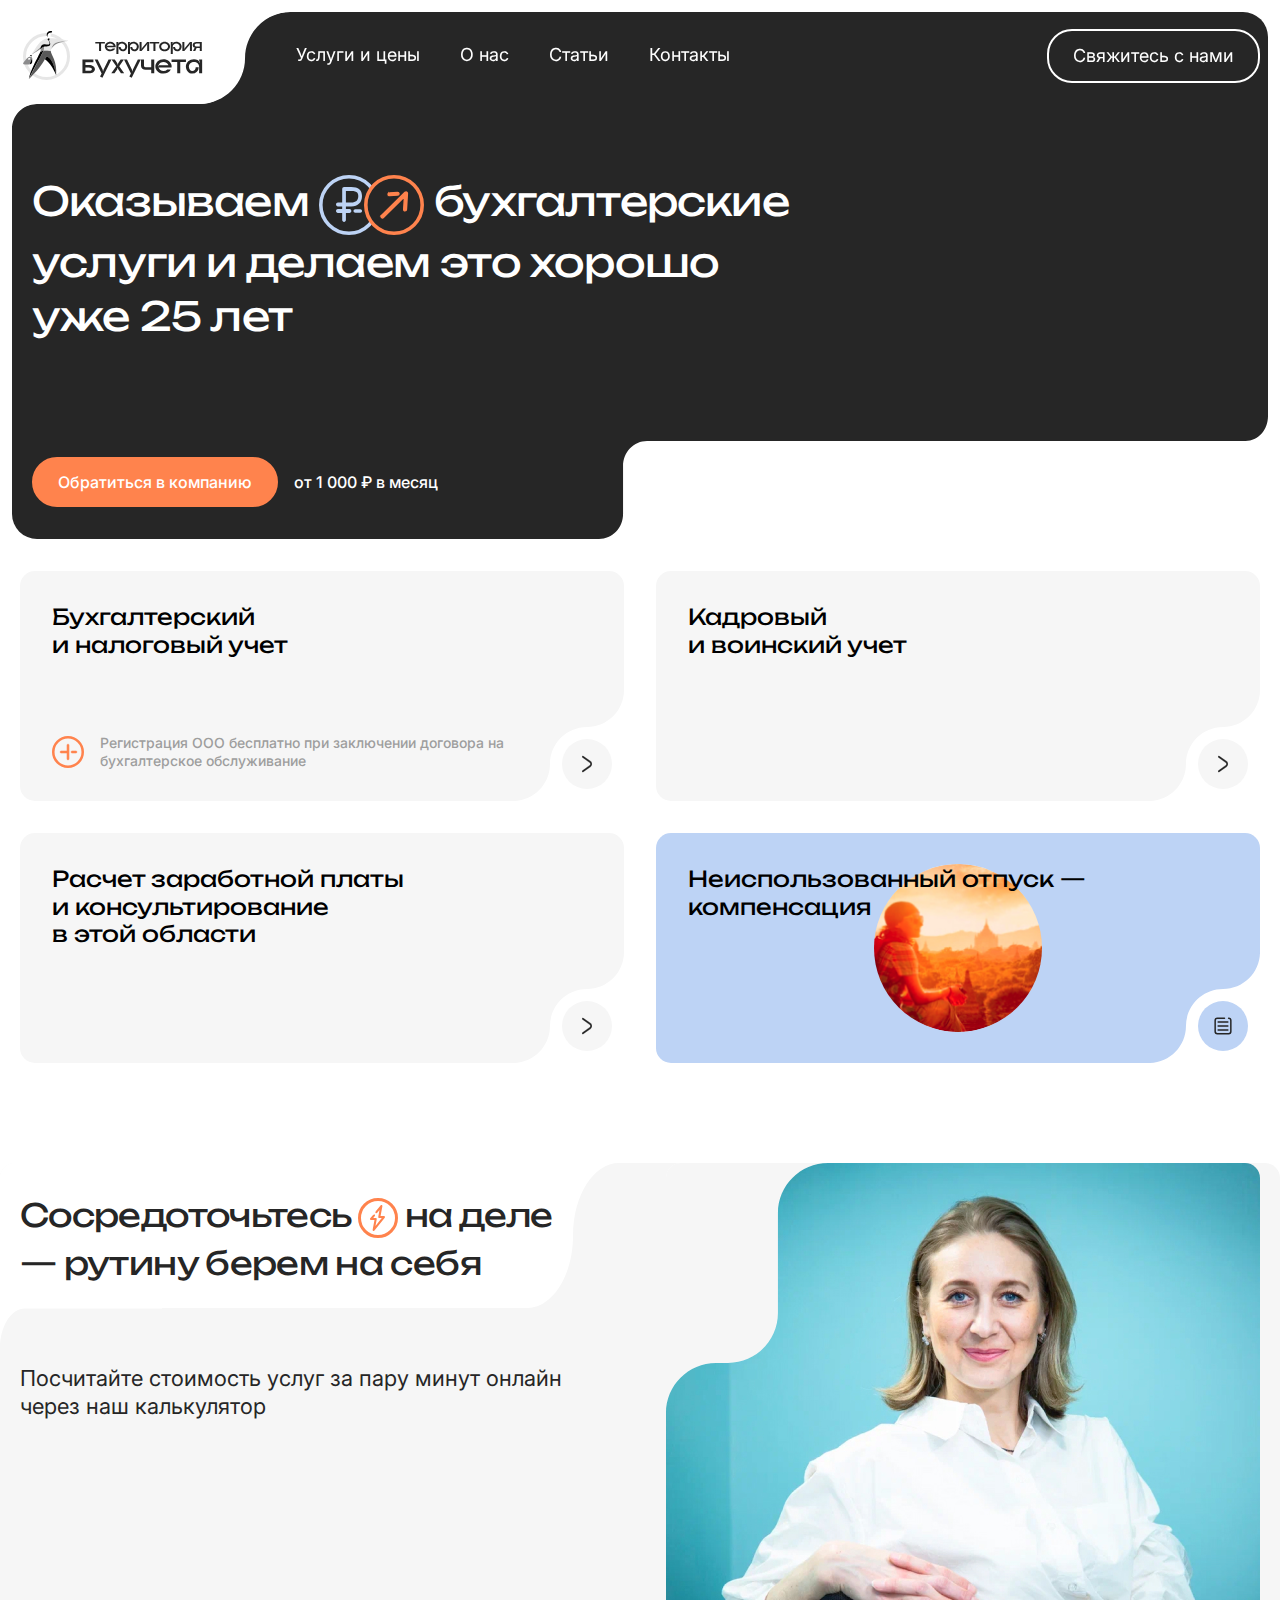
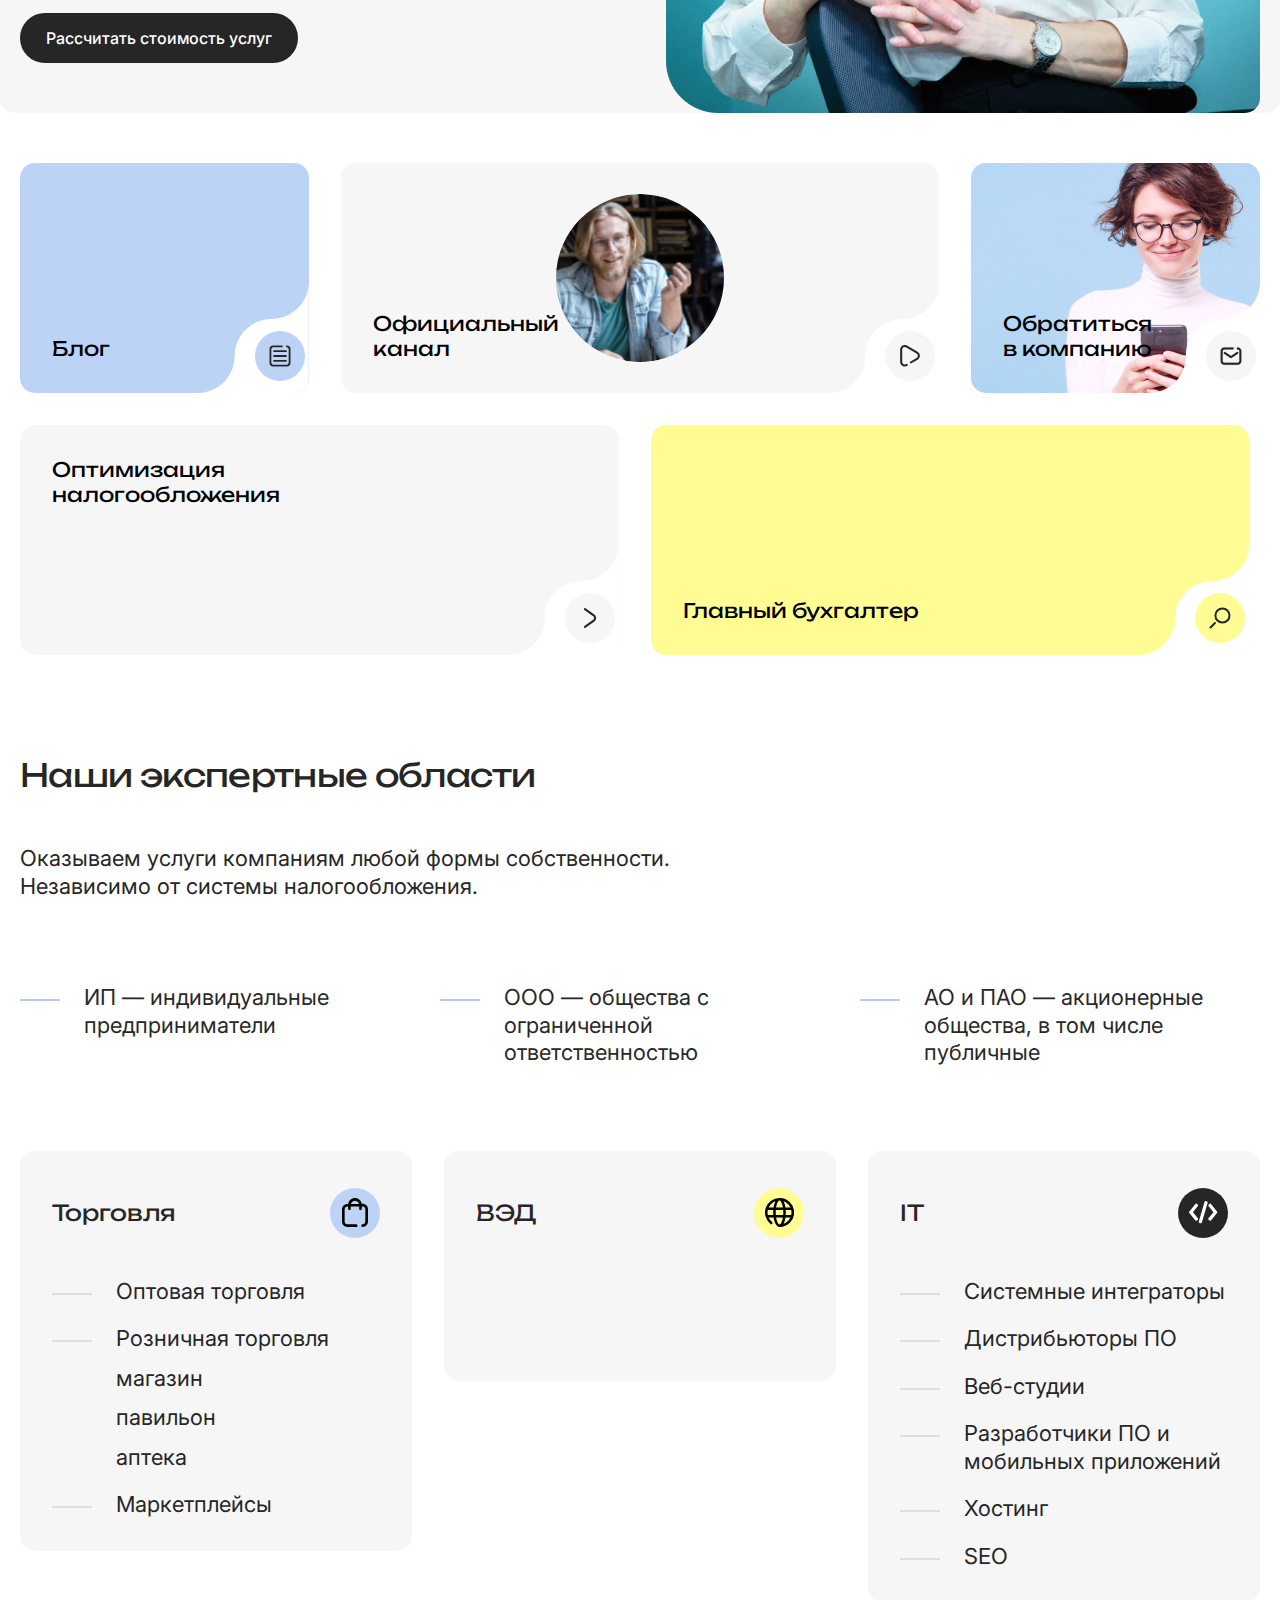
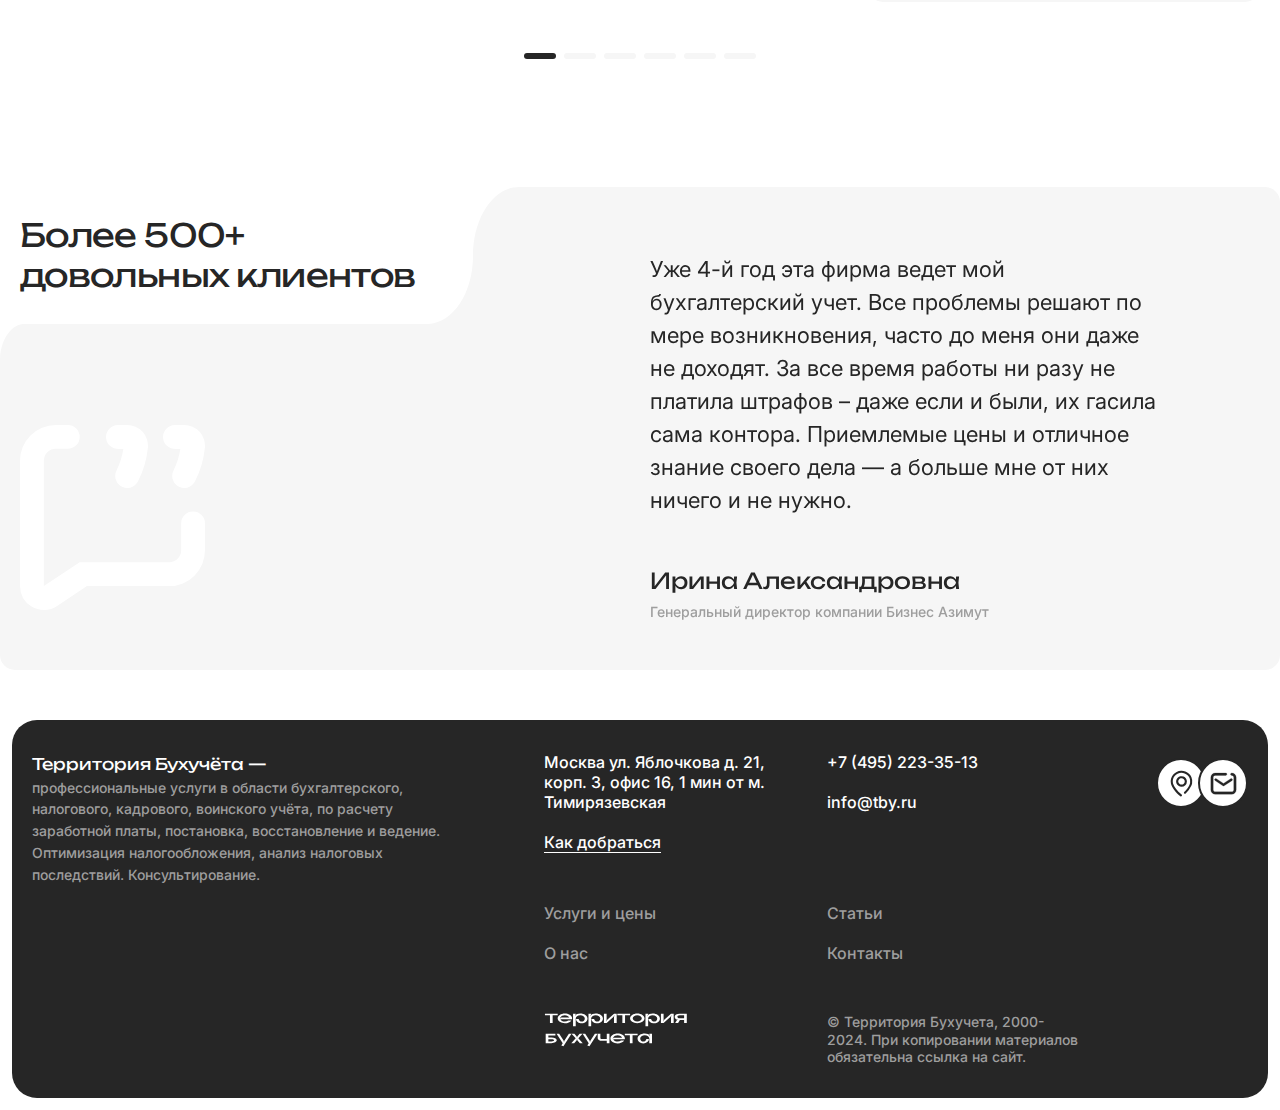
==== commit b2f2cf71: "upd: Update" ====
--- a/index.html
+++ b/index.html
@@ -73,6 +73,7 @@
 						</ul>
 					</div>
 				</div>
+				<div class="header__before"></div>
 			</div>
 		</header>
 		<!-- end of header -->
@@ -519,7 +520,7 @@
 			<path d="M1,1 H0 V0.203 H0.964 C0.984,0.203,1,0.112,1,0 V1" fill="white" />
 		</clipPath>
 		<clipPath id="services-card" clipPathUnits="objectBoundingBox">
-			<path d="M0,1 V1 H1 V0 H1 C0.995,0.182,0.846,0.327,0.664,0.327 C0.478,0.327,0.327,0.478,0.327,0.664 C0.327,0.846,0.182,0.995,0,1" fill="white" />
+			<path d="M1,0 H0 V1 C0.182,0.995,0.327,0.846,0.327,0.664 C0.327,0.478,0.478,0.327,0.664,0.327 C0.846,0.327,0.995,0.182,1,0" fill="white" />
 		</clipPath>
 		<clipPath id="information-card" clipPathUnits="objectBoundingBox">
 			<path d="M0,1 C0.182,0.995,0.327,0.846,0.327,0.664 C0.327,0.478,0.478,0.327,0.664,0.327 C0.846,0.327,0.995,0.182,1,0 H1 V1 H0 V1" fill="white" />
--- a/css/app.min.css
+++ b/css/app.min.css
@@ -1 +1 @@
-body{position:relative;overflow-x:hidden;font-family:"Inter",sans-serif;font-size:16px;line-height:1.25;color:#262626}ul,ol,li{display:block;padding:0;margin:0;list-style:none}h1,h2,h3,h4,h5,h6{margin:0;font-family:"Unbounded",sans-serif;font-weight:normal;line-height:1.25}p{margin:0}a{display:inline-block;color:#000;text-decoration:none;-webkit-transition:all .25s ease-in-out;transition:all .25s ease-in-out}a:hover{text-decoration:none;color:#000}a:active{color:#000}input[type=number]{-moz-appearance:textfield}input[type=number]::-webkit-outer-spin-button,input[type=number]::-webkit-inner-spin-button{display:none;-webkit-appearance:none;appearance:none;margin:0}picture{display:block}img{max-width:100%}svg{-webkit-transition:all .25s ease-in-out;transition:all .25s ease-in-out}.container{margin:0 auto;padding:0 20px;max-width:1380px;width:100%}@media screen and (max-width: 767px){.container{padding:0 12px}}.btn{display:-webkit-box;display:-ms-flexbox;display:flex;-webkit-box-align:center;-ms-flex-align:center;align-items:center;-webkit-box-pack:center;-ms-flex-pack:center;justify-content:center;padding:15px 24px;width:-webkit-fit-content;width:-moz-fit-content;width:fit-content;font-size:16px;font-weight:500;line-height:1;text-align:center;color:#fff;background:#ff834d;border:2px solid #ff834d;border-radius:25px;-webkit-transition:all .25s ease-in-out;transition:all .25s ease-in-out}.btn>svg{min-width:16px;width:16px;height:16px}.btn>*+*{margin-left:12px}.btn:focus{outline:none}.btn:hover{color:#fff}.btn--md{padding:16px 24px;font-size:18px;font-weight:normal}.btn--circle{padding:15px}.btn--dark{color:#fff;background:#262626;border-color:#262626}.btn--dark-border{color:#262626;background:rgba(0,0,0,0);border-color:#262626}.btn--dark-border:hover{color:#262626}.btn--white-border{color:#fff;background:rgba(0,0,0,0);border-color:#fff}.btn--white-border:hover{color:#fff}@media screen and (hover: hover){.btn:hover{color:#fff;background:#fe9567;border-color:#fe9567}.btn--dark:hover{color:#fff;background:#383838;border-color:#383838}.btn--dark-border:hover{color:#fff;background:#262626;border-color:#262626}.btn--white-border:hover{color:#262626;background:#fff;border-color:#fff}}@media screen and (max-width: 767px){.btn{padding:7.5px 16px;font-size:14px;font-weight:normal}.btn>svg{min-width:14px;width:14px;height:14px}.btn--circle{padding:7.5px}}.input-field__inner{position:relative;z-index:1}.input-field__input{-webkit-appearance:none;-moz-appearance:none;appearance:none;display:block;padding:0 0 8px 0;width:100%;font-size:22px;font-weight:normal;line-height:1.5;color:#262626;background:rgba(0,0,0,0);border:none;border-bottom:2px solid #262626;border-radius:0;-webkit-transition:all .25s ease-in-out;transition:all .25s ease-in-out}.input-field__input::-webkit-input-placeholder{opacity:1;color:#262626}.input-field__input::-moz-placeholder{opacity:1;color:#262626}.input-field__input:-ms-input-placeholder{opacity:1;color:#262626}.input-field__input::-ms-input-placeholder{opacity:1;color:#262626}.input-field__input::placeholder{opacity:1;color:#262626}.input-field__input:focus{outline:none}@media screen and (max-width: 767px){.input-field__input{padding:0 0 4px 0;font-size:16px}}.file__input{display:none}.file__label{display:-webkit-box;display:-ms-flexbox;display:flex;-webkit-box-align:center;-ms-flex-align:center;align-items:center;padding:10px 20px;width:-webkit-fit-content;width:-moz-fit-content;width:fit-content;font-size:20px;font-weight:normal;background:rgba(0,0,0,0);border:2px solid #262626;border-radius:25px;cursor:pointer;-webkit-transition:all .25s ease-in-out;transition:all .25s ease-in-out}.file__label>svg{min-width:16px;width:16px;height:32px;color:#262626}.file__label>*+*{margin-left:16px}.file__label:focus{outline:none}.file__label--lg{padding:14px 20px}@media screen and (hover: hover){.file__label:hover{color:#fff;background:#262626}.file__label:hover>svg{color:#fff}}@media screen and (max-width: 767px){.file__label{padding:6.75px 16px;font-size:14px;border:1px solid #262626}.file__label>svg{min-width:8px;width:8px;height:17px}.file__label>*+*{margin-left:12px}}.default-select .ss-main{width:100%}.default-select .ss-main .ss-single-selected{padding:8px 16px;width:100%;height:100%;font-size:14px;font-weight:normal;line-height:1.25;color:#262626;background:#fff;border:none;border-radius:25px;-webkit-transition:all .25s ease-in-out;transition:all .25s ease-in-out}.default-select .ss-main .ss-single-selected .placeholder .ss-disabled{color:#262626}.default-select .ss-main .ss-single-selected .placeholder{display:block;overflow:hidden;max-width:100%;line-height:1.25;white-space:nowrap;text-overflow:ellipsis}.default-select .ss-main .ss-single-selected .ss-arrow{margin:0 0 0 20px}.default-select .ss-main .ss-single-selected .ss-arrow span{padding:0;margin:0;min-width:14px;width:14px;height:14px;background-image:url(../img/sprite.svg#icon-caret-select);background-repeat:no-repeat;background-size:contain;background-position:center center;border:0;-webkit-transform:none;-ms-transform:none;transform:none;-webkit-transition:all .25s ease-in-out;transition:all .25s ease-in-out}.default-select .ss-main .ss-single-selected .ss-arrow span.arrow-up{-webkit-transform:translateY(0) rotate(180deg);-ms-transform:translateY(0) rotate(180deg);transform:translateY(0) rotate(180deg);margin:0}.default-select .ss-main .ss-single-selected .ss-arrow span.arrow-down{-webkit-transform:rotate(0);-ms-transform:rotate(0);transform:rotate(0)}.default-select .ss-main .ss-single-selected.ss-open-below,.default-select .ss-main .ss-single-selected.ss-open-above{border-radius:25px}.default-select .ss-main .ss-single-selected.ss-open-below+*{margin-top:6px}.default-select .ss-main .ss-single-selected.ss-open-above+*{-webkit-transform:scale(1) translateY(-6px);-ms-transform:scale(1) translateY(-6px);transform:scale(1) translateY(-6px);border-radius:25px}.default-select .ss-content .ss-search{display:none}.default-select .ss-content{z-index:99 !important;overflow:hidden;margin:0;padding:4px 0;max-width:calc(100vw - 48px);width:-webkit-max-content;width:-moz-max-content;width:max-content;color:#262626;background:#fff;border:none;border-radius:15px}.default-select .ss-content .ss-list{padding:0;max-height:none}.default-select .ss-content .ss-list .ss-option{padding:8px 16px;font-size:14px;font-weight:normal;line-height:1.25;color:#262626;cursor:pointer;-webkit-transition:all .25s ease-in-out;transition:all .25s ease-in-out}.default-select .ss-content .ss-list .ss-option.ss-disabled:not(.ss-option-selected){display:none}.default-select .ss-option:first-child.ss-disabled.ss-option-selected{display:none}.default-select .ss-content .ss-list .ss-option.ss-disabled{display:none}.default-select .ss-content .ss-list .ss-option:hover,.default-select .ss-content .ss-list .ss-option.ss-highlighted{color:#ff834d;background:rgba(0,0,0,0)}.default-select .ss-arrow .arrow-down{width:auto;height:auto;background:none}.circle-checkbox{display:-webkit-box;display:-ms-flexbox;display:flex;-webkit-box-align:center;-ms-flex-align:center;align-items:center;overflow:hidden;cursor:pointer}.circle-checkbox__input{display:none}.circle-checkbox__input:checked~.circle-checkbox__group .circle-checkbox__icon::before{background:#fff}.circle-checkbox__input[disabled]~.circle-checkbox__group{opacity:.4}.circle-checkbox__group{display:-webkit-box;display:-ms-flexbox;display:flex;-webkit-box-align:center;-ms-flex-align:center;align-items:center;margin:0;cursor:pointer}.circle-checkbox__icon{position:relative;display:block;overflow:hidden;margin-right:24px;min-width:27px;width:27px;height:27px;border:2px solid #fff;border-radius:50%;-webkit-transition:all .25s ease-in-out;transition:all .25s ease-in-out}.circle-checkbox__icon::before{content:"";position:absolute;top:50%;left:50%;z-index:1;-webkit-transform:translate(-50%, -50%);-ms-transform:translate(-50%, -50%);transform:translate(-50%, -50%);display:block;min-width:14px;width:14px;height:14px;border-radius:50%;-webkit-transition:all .25s ease-in-out;transition:all .25s ease-in-out}@media screen and (max-width: 767px){.circle-checkbox__icon{margin-right:13px;min-width:20px;width:20px;height:20px}.circle-checkbox__icon::before{min-width:10px;width:10px;height:10px}}.circle-checkbox__title{display:block;margin:auto 0;font-size:22px;font-weight:normal;line-height:1;text-align:left;-webkit-transition:all .25s ease-in-out;transition:all .25s ease-in-out}@media screen and (max-width: 767px){.circle-checkbox__title{font-size:16px}}.c-icons--white .c-icons__link{background:#262626;border-color:#fff}.c-icons--white .c-icons__icon{color:#fff}.c-icons--light .c-icons__link{background:#f6f6f6}.c-icons--accent .c-icons__link{background:#ff834d;border-color:#fff}.c-icons--accent .c-icons__link>svg{color:#fff}.c-icons--blue .c-icons__link{background:#bdd3f5}.c-icons--yellow .c-icons__link{background:#fefc93}.c-icons__list{display:-webkit-box;display:-ms-flexbox;display:flex}.c-icons__item+.c-icons__item{margin-left:-8px}.c-icons__link{display:-webkit-box;display:-ms-flexbox;display:flex;-webkit-box-align:center;-ms-flex-align:center;align-items:center;-webkit-box-pack:center;-ms-flex-pack:center;justify-content:center;min-width:50px;width:50px;height:50px;background:#fff;border:2px solid #262626;border-radius:50%}.c-icons__icon{min-width:27px;width:27px;height:27px;color:#262626}.c-text-icons{display:-webkit-inline-box;display:-ms-inline-flexbox;display:inline-flex;vertical-align:middle}.c-text-icons--sm .c-text-icons__icon{min-width:40px;width:40px;height:40px}@media screen and (max-width: 767px){.c-text-icons--sm .c-text-icons__icon{min-width:25px;width:25px;height:25px}}.c-text-icons--sm .c-text-icons__icon+.c-text-icons__icon{margin-left:-10px}@media screen and (max-width: 767px){.c-text-icons--sm .c-text-icons__icon+.c-text-icons__icon{margin-left:-4px}}.c-text-icons__icon+.c-text-icons__icon{margin-left:-15px}@media screen and (max-width: 767px){.c-text-icons__icon+.c-text-icons__icon{margin-left:-4px}}.c-text-icons__icon{display:block;overflow:hidden;min-width:60px;width:60px;height:60px}.c-text-icons__icon img{display:block;width:100%;height:100%;-o-object-fit:cover;object-fit:cover}@media screen and (max-width: 767px){.c-text-icons__icon{min-width:30px;width:30px;height:30px}}.header{position:absolute;top:29px;right:0;left:0;z-index:200;display:block}.header--white .header__logotype .dark{display:none}.header--white .header__logotype .white{display:block}.header--white .nav__link{color:#fff}.header--white .nav__link:hover{color:#fff}@media screen and (hover: hover){.header--white .nav__link:hover{border-color:#fff}}@media screen and (max-width: 1023px){.header{top:24px}}.header__wrapper{position:relative;z-index:1;display:-webkit-box;display:-ms-flexbox;display:flex;-webkit-box-align:center;-ms-flex-align:center;align-items:center;-webkit-box-pack:justify;-ms-flex-pack:justify;justify-content:space-between}@media screen and (max-width: 1023px){.header__wrapper{padding:0 12px}}.header__logotype{display:block;margin-right:30px;overflow:hidden;min-width:183px;width:183px;height:50px}.header__logotype picture{display:block;width:100%;height:100%}.header__logotype img{display:block;width:100%;height:100%;-o-object-fit:contain;object-fit:contain;-o-object-position:left center;object-position:left center}@media screen and (min-width: 1024px)and (max-width: 1199px){.header__logotype{min-width:163px;width:163px;height:54px}}@media screen and (max-width: 1023px){.header__logotype{min-width:143px;width:143px;height:34px}.header__logotype .white{display:none}}.header__nav{margin-right:auto;padding-left:63px}@media screen and (min-width: 1024px)and (max-width: 1199px){.header__nav{padding-left:33px}}@media screen and (max-width: 1023px){.header__nav{display:none}}.header__btn{margin-left:12px}@media screen and (max-width: 1023px){.header__btn{display:none}}@media screen and (min-width: 1024px){.header__icons{display:none}}.nav__list{display:-webkit-box;display:-ms-flexbox;display:flex;-webkit-box-align:center;-ms-flex-align:center;align-items:center;width:-webkit-fit-content;width:-moz-fit-content;width:fit-content}@media screen and (max-width: 1023px){.nav__list{-webkit-box-orient:vertical;-webkit-box-direction:normal;-ms-flex-direction:column;flex-direction:column;-webkit-box-align:start;-ms-flex-align:start;align-items:flex-start}}.nav__item+.nav__item{margin-left:40px}@media screen and (max-width: 1023px){.nav__item+.nav__item{margin-top:40px;margin-left:0}}.nav__link{display:block;width:-webkit-fit-content;width:-moz-fit-content;width:fit-content;font-size:18px;font-weight:normal;border-bottom:1px solid rgba(0,0,0,0)}@media screen and (hover: hover){.nav__link:hover{border-color:#262626}}@media screen and (max-width: 1023px){.nav__link{font-family:"Unbounded",sans-serif;font-size:20px;letter-spacing:-0.02em;color:#fff}.nav__link:hover{color:#fff}}.footer{position:relative;z-index:1;margin:50px 12px 12px;padding:32px 0;color:#fff}.footer::before{content:"";position:absolute;top:0;right:0;bottom:0;left:0;z-index:-1;display:block;width:100%;height:100%;background:#262626;border-radius:25px}.footer--indent-lg{margin-top:100px}@media screen and (max-width: 1023px){.footer::before{border-radius:15px}}@media screen and (min-width: 768px)and (max-width: 1023px){.footer{padding:20px 0}}@media screen and (max-width: 767px){.footer{margin-top:12px;padding:12px 0}.footer--indent-lg{margin-top:24px}}.footer__wrapper{display:-webkit-box;display:-ms-flexbox;display:flex;-webkit-box-pack:justify;-ms-flex-pack:justify;justify-content:space-between}.footer__left{max-width:424px;width:100%}@media screen and (min-width: 1024px)and (max-width: 1199px){.footer__left{max-width:364px}}@media screen and (max-width: 1023px){.footer__left{display:none}}.footer__right{display:-webkit-box;display:-ms-flexbox;display:flex;-webkit-box-orient:vertical;-webkit-box-direction:normal;-ms-flex-direction:column;flex-direction:column;-webkit-box-pack:justify;-ms-flex-pack:justify;justify-content:space-between;padding-left:88px;max-width:calc(100% - 424px);width:100%}@media screen and (min-width: 1024px)and (max-width: 1199px){.footer__right{padding-left:40px;max-width:calc(100% - 364px)}}@media screen and (max-width: 1023px){.footer__right{padding:0;max-width:none}}.footer__title{font-family:"Unbounded",sans-serif;font-size:16px;font-weight:normal;line-height:1.55}.footer__title span{display:block;font-family:"Inter",sans-serif;font-size:14px;font-weight:500;color:#9e9e9e}.footer__inner{display:-webkit-box;display:-ms-flexbox;display:flex}@media screen and (max-width: 1023px){.footer__inner:not(.footer__inner--nowrap){-webkit-box-orient:vertical;-webkit-box-direction:normal;-ms-flex-direction:column;flex-direction:column}.footer__inner:not(.footer__inner--nowrap) .footer__block{width:100%}.footer__inner:not(.footer__inner--nowrap) .footer__block:nth-child(n+2){margin-top:24px}.footer__inner--nowrap .footer__block{width:calc(50% - 10px)}.footer__inner--nowrap .footer__block:nth-child(2n){margin-left:20px}.footer__inner--nowrap .footer__block:nth-child(n+3){margin-top:12px}}.footer__inner+.footer__inner{margin-top:50px}@media screen and (max-width: 1023px){.footer__inner+.footer__inner{margin-top:24px}.footer__inner+.footer__inner:last-child{margin-top:34px}}@media screen and (min-width: 1400px){.footer__block:first-child{max-width:352px;width:100%}.footer__block:nth-child(2){margin-left:51px;max-width:266px;width:100%}.footer__block:nth-child(2)+.footer__block:last-child{margin-left:auto}}@media screen and (min-width: 1200px)and (max-width: 1399px){.footer__block:first-child{max-width:252px;width:100%}.footer__block:nth-child(2){margin-left:31px;max-width:252px;width:100%}.footer__block:nth-child(2)+.footer__block:last-child{margin-left:auto}}@media screen and (min-width: 1024px)and (max-width: 1199px){.footer__block:first-child{max-width:212px;width:100%}.footer__block:nth-child(2){margin-left:21px;max-width:212px;width:100%}.footer__block:nth-child(2)+.footer__block:last-child{margin-left:auto}}@media screen and (max-width: 1023px){.footer__block:nth-child(2)+.footer__block:last-child{display:none}}.footer__logotype{display:block;overflow:hidden;min-width:143px;width:143px;height:34px}.footer__logotype img{display:block;width:100%;height:100%;-o-object-fit:contain;object-fit:contain}.footer__address{display:block;margin:0;width:-webkit-fit-content;width:-moz-fit-content;width:fit-content;font-size:16px;font-weight:500;color:#fff}@media screen and (max-width: 767px){.footer__address{font-size:12px}}.footer__address+.footer__link,.footer__link+.footer__link{margin-top:20px}@media screen and (max-width: 1023px){.footer__address+.footer__link,.footer__link+.footer__link{margin-top:12px}}.footer__link{display:block;width:-webkit-fit-content;width:-moz-fit-content;width:fit-content;font-size:16px;font-weight:500;color:#fff}.footer__link:hover{color:#fff}.footer__link--underline{border-bottom:1px solid #fff}@media screen and (hover: hover){.footer__link:hover{color:#ff834d;border-color:#ff834d}}@media screen and (max-width: 767px){.footer__link{font-size:12px}}.footer__icons{margin-top:6px}.footer__list-item+.footer__list-item{margin-top:20px}@media screen and (max-width: 767px){.footer__list-item+.footer__list-item{margin-top:12px}}.footer__list-link{display:block;width:-webkit-fit-content;width:-moz-fit-content;width:fit-content;font-size:16px;font-weight:500;color:#9e9e9e}.footer__list-link:hover{color:#9e9e9e}@media screen and (hover: hover){.footer__list-link:hover{color:#ff834d}}@media screen and (max-width: 767px){.footer__list-link{font-size:12px}}.footer__copyright{display:block;width:-webkit-fit-content;width:-moz-fit-content;width:fit-content;font-size:14px;font-weight:500;color:#9e9e9e}@media screen and (max-width: 767px){.footer__copyright{max-width:266px;font-size:12px}}.menu{position:fixed;top:12px;right:12px;left:12px;z-index:1000;-webkit-transform:translate(104%, 0);-ms-transform:translate(104%, 0);transform:translate(104%, 0);display:block;overflow-x:hidden;overflow-y:auto;max-height:calc(100dvh - 24px);max-width:calc(100% - 24px);width:100%;background:#262626;border-radius:15px;opacity:0;visibility:hidden;pointer-events:none;-webkit-transition:all .25s ease-in-out;transition:all .25s ease-in-out}.menu.is--active{-webkit-transform:translate(0, 0);-ms-transform:translate(0, 0);transform:translate(0, 0);opacity:1;visibility:visible;pointer-events:auto}.menu__wrap{padding:16px 12px 40px;min-height:calc(100dvh - 24px)}.menu__top{display:-webkit-box;display:-ms-flexbox;display:flex;-webkit-box-align:center;-ms-flex-align:center;align-items:center;-webkit-box-pack:justify;-ms-flex-pack:justify;justify-content:space-between;margin-bottom:30px}.menu__logotype{display:block;overflow:hidden;min-width:143px;width:143px;height:34px}.menu__logotype img{display:block;width:100%;height:100%;-o-object-fit:contain;object-fit:contain;-o-object-position:left center;object-position:left center}.menu__close{display:-webkit-box;display:-ms-flexbox;display:flex;-webkit-box-align:center;-ms-flex-align:center;align-items:center;-webkit-box-pack:center;-ms-flex-pack:center;justify-content:center;padding:0;min-width:50px;width:50px;height:50px;font-size:0;background:rgba(0,0,0,0);border:2px solid #fff;border-radius:50%;-webkit-transition:all .25s ease-in-out;transition:all .25s ease-in-out}.menu__close>svg{min-width:17px;width:17px;height:17px;color:#fff}.menu__close:focus{outline:none}.menu__bottom{margin-top:30px;padding-top:30px;border-top:1px solid #424242}.scroll-disabled{overflow:hidden}.wrapper{display:-webkit-box;display:-ms-flexbox;display:flex;-webkit-box-orient:vertical;-webkit-box-direction:normal;-ms-flex-direction:column;flex-direction:column;overflow:hidden;min-height:100vh}.wrapper__content{-webkit-box-flex:1;-ms-flex:1 1 100%;flex:1 1 100%}.section-inner{margin-top:25px;padding-top:25px}@media screen and (max-width: 767px){.section-inner{margin-top:12px;padding-top:12px}}@media screen and (min-width: 768px){.section-inner__content>*:not(.wide){padding:0 32px;max-width:947px}}@media screen and (max-width: 767px){.section-inner__content{padding:0 12px}}.section-info{margin-top:50px;padding-top:50px}@media screen and (max-width: 767px){.section-info{margin-top:12px;padding-top:12px}}.section-info__content{margin:0 auto;max-width:883px;width:100%;text-align:center}.content{font-size:22px;font-weight:normal;line-height:1.6}@media screen and (max-width: 767px){.content{font-size:16px}}.content>*:not(:last-child){margin-bottom:50px}@media screen and (max-width: 767px){.content>*:not(:last-child){margin-bottom:24px}}.content h1:not([class]),.content h2:not([class]),.content h3:not([class]),.content h4:not([class]),.content h5:not([class]),.content h6:not([class]){font-family:"Unbounded",sans-serif;font-weight:normal}.content h1:not([class]){font-size:40px;line-height:1.375}@media screen and (max-width: 767px){.content h1:not([class]){font-size:20px;letter-spacing:-0.02em}}.content h2:not([class]){font-size:32px;line-height:1.5625;letter-spacing:-0.02em}@media screen and (max-width: 767px){.content h2:not([class]){font-size:19px;line-height:1.3157894737}}.content h3:not([class]){font-size:28px;line-height:1.7857142857;letter-spacing:-0.02em}@media screen and (max-width: 767px){.content h3:not([class]){font-size:19px;line-height:1.3157894737}}.content h4:not([class]){font-size:22px;line-height:1.8181818182}@media screen and (max-width: 767px){.content h4:not([class]){font-size:16px;line-height:1.5}}.content h5:not([class]){font-size:20px;line-height:1.5}@media screen and (max-width: 767px){.content h5:not([class]){font-size:16px}}.content h6:not([class]){font-size:18px;line-height:1.5}@media screen and (max-width: 767px){.content h6:not([class]){font-size:15px}}.content ul:not([class]) li{position:relative;z-index:1;display:block;margin:0;padding-left:56px;font-size:22px;font-weight:normal;line-height:1.6}.content ul:not([class]) li::before{content:"";position:absolute;top:18px;left:0;z-index:1;display:block;width:40px;height:2px;background:#bdd3f5}@media screen and (max-width: 767px){.content ul:not([class]) li{padding-left:40px;font-size:16px}.content ul:not([class]) li::before{top:11px;width:28px}}.content ul:not([class]) li+li{margin-top:46px}@media screen and (max-width: 767px){.content ul:not([class]) li+li{margin-top:24px}}.content ol:not([class]){counter-reset:num-list}.content ol:not([class]) li{position:relative;z-index:1;display:block;margin:0;padding-left:56px;font-size:22px;font-weight:normal;line-height:1.6}.content ol:not([class]) li::before{content:"";counter-increment:num-list;content:counter(num-list);position:absolute;top:0;left:0;z-index:1;display:-webkit-box;display:-ms-flexbox;display:flex;-webkit-box-align:center;-ms-flex-align:center;align-items:center;-webkit-box-pack:center;-ms-flex-pack:center;justify-content:center;width:32px;height:32px;font-size:16px;font-weight:normal;line-height:1.6;text-align:center;border:3px solid #bdd3f5;border-radius:50%}@media screen and (max-width: 767px){.content ol:not([class]) li{padding-left:40px;font-size:16px}.content ol:not([class]) li::before{width:25px;height:25px;font-size:14px;border:2px solid #bdd3f5}}.content ol:not([class]) li+li{margin-top:46px}@media screen and (max-width: 767px){.content ol:not([class]) li+li{margin-top:24px}}.content b,.content strong{font-weight:600}.content picture{display:block;overflow:hidden;width:100%;border-radius:25px}.content-slider__slider-wrapper{overflow-x:clip;margin:0 calc(50% - 50vw)}.content-slider__slider-wrapper .swiper{overflow:visible;margin:0 auto;padding:0 20px;max-width:1380px;width:100%}@media screen and (max-width: 767px){.content-slider__slider-wrapper .swiper{padding:0 24px}}.content-slider__slider-wrapper .swiper-slide{width:-webkit-fit-content;width:-moz-fit-content;width:fit-content;height:auto}.content-slider__slide{display:block;overflow:hidden;min-width:654px;width:654px;height:466px;border-radius:25px}.content-slider__slide img{display:block;width:100%;height:100%;-o-object-fit:cover;object-fit:cover}@media screen and (max-width: 767px){.content-slider__slide{min-width:293px;width:293px;height:200px;border-radius:15px}}.content-author__wrapper{position:relative;z-index:1;display:-webkit-box;display:-ms-flexbox;display:flex;-webkit-box-align:end;-ms-flex-align:end;align-items:flex-end}.content-author__img{position:relative;z-index:1;display:block;overflow:hidden;max-width:884px;min-width:884px;width:100%;height:414px;border-radius:15px}.content-author__img img{display:block;width:100%;height:100%;-o-object-fit:cover;object-fit:cover}@media screen and (min-width: 1024px)and (max-width: 1199px){.content-author__img{max-width:700px;min-width:700px;height:328px}}@media screen and (min-width: 1024px){.content-author__img::after{content:"";position:absolute;right:-1px;bottom:-1px;z-index:1;display:block;width:139px;height:139px;background:#fff;-webkit-clip-path:url(#information-card);clip-path:url(#information-card)}}@media screen and (max-width: 1023px){.content-author__img{max-width:none;min-width:auto;height:300px}.content-author__img::before{content:"";position:absolute;bottom:-1px;z-index:1;display:block;width:96px;height:92px;background:#fff;-webkit-clip-path:url(#content-author-before);clip-path:url(#content-author-before)}.content-author__img::after{content:"";position:absolute;right:-1px;bottom:-1px;z-index:1;display:block;width:159px;height:142px;background:#fff;-webkit-clip-path:url(#content-author-after);clip-path:url(#content-author-after)}}@media screen and (min-width: 768px)and (max-width: 1023px){.content-author__img::before{left:334px}}@media screen and (max-width: 767px){.content-author__img::before{left:60px}}@media screen and (max-width: 359px){.content-author__img::after{width:109px}}.content-author__body{position:relative;z-index:10;margin-left:-67px;max-width:calc(100% - 817px);width:100%}@media screen and (min-width: 1024px)and (max-width: 1199px){.content-author__body{max-width:calc(100% - 700px)}}@media screen and (max-width: 1023px){.content-author__body{position:absolute;right:0;bottom:0;margin-left:0;padding-bottom:12px}.content-author__body::before{content:"";position:absolute;right:0;bottom:-1px;z-index:-1;display:block;height:92px;background:#fff}}@media screen and (min-width: 768px)and (max-width: 1023px){.content-author__body{max-width:calc(100% - 429px)}.content-author__body::before{width:100%}}@media screen and (max-width: 767px){.content-author__body{max-width:calc(100% - 129px)}.content-author__body::before{width:calc(100% - 26px)}}.content-author__title{display:block;overflow:hidden;max-width:100%;width:-webkit-fit-content;width:-moz-fit-content;width:fit-content;font-family:"Unbounded",sans-serif;font-size:22px;font-weight:normal;white-space:nowrap;text-overflow:ellipsis}@media screen and (max-width: 767px){.content-author__title{font-size:16px}}.content-author__help{display:-webkit-box;-webkit-line-clamp:2;-webkit-box-orient:vertical;overflow:hidden;margin-top:8px;max-width:294px;width:-webkit-fit-content;width:-moz-fit-content;width:fit-content;font-size:14px;font-weight:500;line-height:1.2142857143;text-overflow:ellipsis;color:#9e9e9e}@media screen and (max-width: 767px){.content-author__help{font-size:12px;line-height:1.25}}.main{position:relative;z-index:1;margin:12px 12px 0}.main--light .main__wrap{color:#262626;background:#f6f6f6}.main--accent .main__wrap{color:#fff;background:#ff834d}.main--blue .main__wrap{color:#262626;background:#bdd3f5}.main--yellow .main__wrap{color:#262626;background:#fefc93}@media screen and (min-width: 768px)and (max-width: 1023px){.main{margin:12px 20px 0}}.main__wrap{position:relative;z-index:5;color:#fff;background:#262626;border-radius:25px}@media screen and (min-width: 1024px){.main__wrap--contacts{border-radius:25px 25px 0 25px}.main__wrap--contacts::after{content:"";position:absolute;right:0;bottom:0;z-index:1;-webkit-transform:translate(0, 100%);-ms-transform:translate(0, 100%);transform:translate(0, 100%);display:block;width:441px;height:86px;background:#ff834d;-webkit-clip-path:url(#contacts-after);clip-path:url(#contacts-after)}}@media screen and (max-width: 1023px){.main__wrap{border-radius:15px}}@media screen and (min-width: 1380px){.main__before{width:calc((100vw - 1340px)/2 + 259px - 90px)}}@media screen and (min-width: 1200px)and (max-width: 1379px){.main__before{width:189px}}@media screen and (min-width: 1024px)and (max-width: 1199px){.main__before{width:163px}}@media screen and (min-width: 1024px){.main__before{position:absolute;top:0;left:0;z-index:-1;height:92px;background:#fff}.main__before::before{content:"";position:absolute;top:0;left:0;z-index:1;display:block;width:162px;height:117px;background:#fff;-webkit-clip-path:url(#main-before-left);clip-path:url(#main-before-left)}.main__before::after{content:"";position:absolute;top:0;right:1px;z-index:1;-webkit-transform:translate(100%, 0);-ms-transform:translate(100%, 0);transform:translate(100%, 0);display:block;width:91px;height:92px;background:#fff;-webkit-clip-path:url(#main-before-right);clip-path:url(#main-before-right)}}@media screen and (max-width: 1023px){.main__before{display:none}}@media screen and (min-width: 1200px){.main__after{width:calc((100vw - 1340px)/2 + 670px + 30px - 50px)}}@media screen and (min-width: 1024px)and (max-width: 1199px){.main__after{width:calc((100vw - 1340px)/2 + 670px + 23px - 50px)}}@media screen and (min-width: 1024px){.main__after{position:absolute;right:0;bottom:0;z-index:-1;height:123px}.main__after::before{content:"";position:absolute;left:1px;bottom:0;z-index:1;-webkit-transform:translate(-100%, 0);-ms-transform:translate(-100%, 0);transform:translate(-100%, 0);display:block;width:50px;height:98px;background:#fff;-webkit-clip-path:url(#main-after-left);clip-path:url(#main-after-left)}.main__after::after{content:"";position:absolute;right:0;bottom:0;z-index:1;display:block;width:100%;height:123px;background:#fff;-webkit-clip-path:url(#main-after-right);clip-path:url(#main-after-right)}}@media screen and (max-width: 1023px){.main__after{display:none}}.main__body{display:-webkit-box;display:-ms-flexbox;display:flex;-webkit-box-orient:vertical;-webkit-box-direction:normal;-ms-flex-direction:column;flex-direction:column;padding:162px 0 32px;max-width:759px;min-height:527px;width:100%}@media screen and (min-width: 768px)and (max-width: 1023px){.main__body{padding:127px 0 20px;min-height:400px}}@media screen and (max-width: 767px){.main__body{padding:117px 0 20px;min-height:260px}}.main__heading{font-family:"Unbounded",sans-serif;font-size:40px;font-weight:normal;line-height:1.35;letter-spacing:-0.02em}@media screen and (max-width: 767px){.main__heading{font-size:20px;line-height:1.4}}.main__description{margin-top:50px;max-width:530px;width:100%;font-size:22px;font-weight:normal}@media screen and (min-width: 1024px)and (max-width: 1199px){.main__description{max-width:450px}}@media screen and (max-width: 767px){.main__description{margin-top:24px;padding-bottom:40px;font-size:16px}}.main__bottom{display:-webkit-box;display:-ms-flexbox;display:flex;-webkit-box-align:center;-ms-flex-align:center;align-items:center;margin-top:auto;padding-top:50px;width:-webkit-fit-content;width:-moz-fit-content;width:fit-content}@media screen and (min-width: 1200px){.main__bottom--wide{margin-bottom:-57px;max-width:986px;min-width:986px;width:100%}}@media screen and (min-width: 1024px)and (max-width: 1199px){.main__bottom--wide{margin-bottom:-57px;max-width:886px;min-width:886px;width:100%}}.main__btn+.main__help{margin-left:16px}.main__help{display:block;width:-webkit-fit-content;width:-moz-fit-content;width:fit-content;font-size:16px;font-weight:500}@media screen and (max-width: 767px){.main__help{display:none}}.main__img{position:absolute;right:-130px;bottom:-36px;z-index:10;display:block;overflow:hidden;min-width:330px;width:330px;height:330px;border-radius:50%}.main__img img{display:block;width:100%;height:100%;-o-object-fit:cover;object-fit:cover}@media screen and (min-width: 1024px)and (max-width: 1199px){.main__img{min-width:230px;width:230px;height:230px}}@media screen and (max-width: 1023px){.main__img{display:none}}.main__additional{display:-webkit-box;display:-ms-flexbox;display:flex;max-width:1340px;width:100%}@media screen and (min-width: 1024px){.main__additional{position:absolute;bottom:0;left:50%;z-index:1;-webkit-transform:translate(-50%, 0);-ms-transform:translate(-50%, 0);transform:translate(-50%, 0);-webkit-box-pack:end;-ms-flex-pack:end;justify-content:flex-end}}@media screen and (max-width: 1023px){.main__additional{margin-top:12px}}@media screen and (min-width: 1200px){.main__services,.main__about,.main__achievement{width:calc(50% - 16px)}}@media screen and (min-width: 1024px)and (max-width: 1199px){.main__services,.main__about,.main__achievement{width:calc(50% - 10px)}}@media screen and (max-width: 1023px){.main__services,.main__about,.main__achievement{width:100%}}.main__contacts{margin-top:12px}.main-achievement__item{position:relative;z-index:1;display:block;overflow:hidden;padding:16px 24px 24px;background:#f6f6f6;border-radius:15px}@media screen and (max-width: 767px){.main-achievement__item{padding:12px 16px}}.main-achievement__top{display:-webkit-box;display:-ms-flexbox;display:flex;-webkit-box-align:center;-ms-flex-align:center;align-items:center}.main-achievement__icon{display:block;overflow:hidden;margin-right:16px;min-width:50px;width:50px;height:50px}.main-achievement__icon img{display:block;width:100%;height:100%;-o-object-fit:contain;object-fit:contain}@media screen and (max-width: 767px){.main-achievement__icon{margin-right:13px;min-width:30px;width:30px;height:30px}}.main-achievement__title{display:block;width:-webkit-fit-content;width:-moz-fit-content;width:fit-content;font-size:16px;font-weight:normal;letter-spacing:-0.02em}@media screen and (max-width: 767px){.main-achievement__title{font-size:14px}}.main-achievement__help{display:block;margin-top:32px;width:-webkit-fit-content;width:-moz-fit-content;width:fit-content;font-size:14px;font-weight:normal;color:#9e9e9e}@media screen and (max-width: 767px){.main-achievement__help{margin-top:24px;font-size:12px}}.contacts{position:relative;z-index:1}.contacts__wrap{display:-webkit-box;display:-ms-flexbox;display:flex;-webkit-box-orient:vertical;-webkit-box-direction:normal;-ms-flex-direction:column;flex-direction:column;-webkit-box-pack:end;-ms-flex-pack:end;justify-content:flex-end;padding:50px 0;min-height:571px}@media screen and (max-width: 1023px){.contacts__wrap{min-height:558px}}.contacts__map{position:absolute;top:0;right:0;bottom:0;left:0;z-index:1;display:block;width:100%;height:100%;background:#f6f6f6;border-radius:15px}@media screen and (min-width: 1024px){.contacts__map::after{content:"";position:absolute;top:0;right:0;z-index:1;display:block;width:453px;height:86px;background:#fff;-webkit-clip-path:url(#contacts-after);clip-path:url(#contacts-after)}}@media screen and (max-width: 1023px){.contacts__map{border-radius:0}}@media screen and (min-width: 768px)and (max-width: 1023px){.contacts__map{margin:0 -20px;width:calc(100% + 40px)}}@media screen and (max-width: 767px){.contacts__map{margin:0 -12px;width:calc(100% + 24px)}}.contacts__holder{display:none}.contacts__holder.is--active{display:block}.contacts__list{position:relative;z-index:10}.contacts__item+.contacts__item{margin-top:20px}@media screen and (max-width: 767px){.contacts__item+.contacts__item{margin-top:12px}}.contacts__link{display:-webkit-box;display:-ms-flexbox;display:flex;-webkit-box-align:center;-ms-flex-align:center;align-items:center;padding:12px 24px;width:-webkit-fit-content;width:-moz-fit-content;width:fit-content;font-size:18px;font-weight:500;text-align:left;color:#fff;background:#262626;border-radius:40px}.contacts__link>svg{min-width:28px;width:28px;height:28px;color:#fff}.contacts__link>*+*{margin-left:24px}.contacts__link:hover{color:#fff}@media screen and (max-width: 767px){.contacts__link{padding:8px 16px;font-size:14px;font-weight:normal}.contacts__link>svg{min-width:16px;width:16px;height:16px}.contacts__link>*+*{margin-left:12px}}.contacts-tabs__list{display:-webkit-box;display:-ms-flexbox;display:flex;-ms-flex-wrap:wrap;flex-wrap:wrap;margin-right:-16px;margin-bottom:-16px}@media screen and (max-width: 767px){.contacts-tabs__list{display:none}}.contacts-tabs__item{margin-right:16px;margin-bottom:16px}.contacts-tabs__item.is--active .contacts-tabs__tab{color:#262626;background:#fff}.contacts-tabs__item.is--active .contacts-tabs__tab:hover{color:#262626}.contacts-tabs__tab{display:block;padding:14px 16px;width:-webkit-fit-content;width:-moz-fit-content;width:fit-content;font-size:16px;font-weight:500;text-align:center;color:#fff;background:#ff834d;border:1px solid #fff;border-radius:50px}.contacts-tabs__tab:focus{outline:none}.contacts-tabs__tab:hover{color:#fff}@media screen and (min-width: 768px){.contacts-tabs__select{display:none}}.services{margin-top:16px;padding-top:16px}.services--indent-lg{margin-top:50px;padding-top:50px}@media screen and (max-width: 767px){.services{margin-top:6px;padding-top:6px}.services--indent-lg{margin-top:12px;padding-top:12px}}.services__wrapper{display:-webkit-box;display:-ms-flexbox;display:flex;-ms-flex-wrap:wrap;flex-wrap:wrap}@media screen and (min-width: 1200px){.services__item{width:calc(50% - 16px)}.services__item:nth-child(2n){margin-left:32px}.services__item:nth-child(n+3){margin-top:32px}}@media screen and (min-width: 1024px)and (max-width: 1199px){.services__item{width:calc(50% - 10px)}.services__item:nth-child(2n){margin-left:20px}.services__item:nth-child(n+3){margin-top:20px}}@media screen and (min-width: 768px)and (max-width: 1023px){.services__item{width:100%}.services__item:nth-child(n+2){margin-top:20px}}@media screen and (max-width: 767px){.services__item{width:100%}.services__item:nth-child(n+2){margin-top:12px}}.services-card--blue .services-card__wrap{background:#bdd3f5}.services-card--blue .services-card__icon{background:#bdd3f5}.services-card--dark .services-card__wrap{color:#fff;background:#262626}.services-card--dark .services-card__icon{background:#262626}.services-card--dark .services-card__icon>svg{color:#fff}.services-card__wrap{position:relative;z-index:1;display:-webkit-box;display:-ms-flexbox;display:flex;-webkit-box-orient:vertical;-webkit-box-direction:normal;-ms-flex-direction:column;flex-direction:column;-webkit-box-pack:justify;-ms-flex-pack:justify;justify-content:space-between;overflow:hidden;padding:32px;min-height:230px;background:#f6f6f6;border-radius:15px}.services-card__wrap::before{content:"";position:absolute;right:0;bottom:0;z-index:1;display:block;width:110px;height:110px;background:#fff;-webkit-clip-path:url(#services-card);clip-path:url(#services-card)}@media screen and (max-width: 767px){.services-card__wrap{padding:20px;min-height:200px}}.services-card__block+.services-card__block{margin-top:20px}.services-card__title{display:block;width:-webkit-fit-content;width:-moz-fit-content;width:fit-content;font-family:"Unbounded",sans-serif;font-size:22px;font-weight:normal}@media screen and (max-width: 767px){.services-card__title{font-size:16px}}.services-card__info{display:-webkit-box;display:-ms-flexbox;display:flex;-webkit-box-align:center;-ms-flex-align:center;align-items:center;max-width:459px;width:-webkit-fit-content;width:-moz-fit-content;width:fit-content;font-size:14px;font-weight:500;color:#9e9e9e}.services-card__info>svg{min-width:32px;width:32px;height:32px;color:#ff834d}.services-card__info>*+*{margin-left:16px}@media screen and (max-width: 767px){.services-card__info{max-width:195px;font-size:12px}.services-card__info>svg{display:none}.services-card__info>*+*{margin-left:0}}.services-card__icon{position:absolute;right:12px;bottom:12px;z-index:1;display:-webkit-box;display:-ms-flexbox;display:flex;-webkit-box-align:center;-ms-flex-align:center;align-items:center;-webkit-box-pack:center;-ms-flex-pack:center;justify-content:center;min-width:50px;width:50px;height:50px;background:#f6f6f6;border-radius:50%}.services-card__icon>svg{min-width:18px;width:18px;height:18px;color:#262626}.services-card__img{position:absolute;top:50%;left:50%;z-index:-1;-webkit-transform:translate(-50%, -50%);-ms-transform:translate(-50%, -50%);transform:translate(-50%, -50%);display:block;overflow:hidden;width:168px;height:168px;border-radius:50%}.services-card__img img{display:block;width:100%;height:100%;-o-object-fit:cover;object-fit:cover}@media screen and (max-width: 767px){.services-card__img{width:120px;height:120px}}.about-slider__slider-wrapper{display:block;width:100%;height:100%;background:#f6f6f6;border-radius:15px}.about-slider__slider-wrapper .swiper-slide{height:auto}.about-slider__slider-wrapper .swiper-pagination{position:absolute;left:32px;bottom:32px;z-index:10;display:-webkit-box;display:-ms-flexbox;display:flex;-webkit-box-align:center;-ms-flex-align:center;align-items:center;-webkit-box-pack:center;-ms-flex-pack:center;justify-content:center;width:-webkit-fit-content;width:-moz-fit-content;width:fit-content}@media screen and (max-width: 767px){.about-slider__slider-wrapper .swiper-pagination{left:20px;bottom:20px}}.about-slider__slider-wrapper .swiper-pagination-lock{opacity:0;pointer-events:none}.about-slider__slider-wrapper .swiper-pagination-bullet{display:block;min-width:32px;width:32px;height:6px;background:#e2e1e1;border-radius:4px;-webkit-transition:all .25s ease-in-out;transition:all .25s ease-in-out}.about-slider__slider-wrapper .swiper-pagination-bullet+.swiper-pagination-bullet{margin-left:8px}.about-slider__slider-wrapper .swiper-pagination-bullet-active{background:#262626}.about-slider__slide{padding:32px;min-height:230px;height:100%}@media screen and (max-width: 767px){.about-slider__slide{padding:20px;min-height:200px}}.about-slider__title{font-family:"Unbounded",sans-serif;font-size:22px;font-weight:normal;line-height:1.3636363636}@media screen and (max-width: 767px){.about-slider__title{font-size:16px;line-height:1.5}}.about-slider__img{position:absolute;top:50%;left:50%;z-index:-1;-webkit-transform:translate(-50%, -50%);-ms-transform:translate(-50%, -50%);transform:translate(-50%, -50%);display:block;overflow:hidden;width:168px;height:168px;border-radius:50%}.about-slider__img img{display:block;width:100%;height:100%;-o-object-fit:cover;object-fit:cover}@media screen and (max-width: 767px){.about-slider__img{width:120px;height:120px}}.advantages{margin-top:25px;padding-top:25px}@media screen and (max-width: 767px){.advantages{margin-top:12px;padding-top:12px}}.advantages__wrapper{display:-webkit-box;display:-ms-flexbox;display:flex;-webkit-box-align:start;-ms-flex-align:start;align-items:flex-start;-ms-flex-wrap:wrap;flex-wrap:wrap}@media screen and (max-width: 1023px){.advantages__wrapper{padding:24px 0;color:#fff;background:#262626;border-radius:15px}}.advantages__item{position:relative;z-index:1;overflow:hidden;padding:32px 63px;border-radius:15px;-webkit-transition:all .25s ease-in-out;transition:all .25s ease-in-out}.advantages__item::before{content:"";position:absolute;top:47px;left:0;z-index:1;display:block;width:40px;height:2px;background:#ececec;-webkit-transition:all .25s ease-in-out;transition:all .25s ease-in-out}@media screen and (hover: hover){.advantages__item:hover{color:#fff;background:#262626}.advantages__item:hover::before{background:#fff}}@media screen and (min-width: 1200px){.advantages__item{width:calc(33.333333333% - 21.3333333333px)}.advantages__item:nth-child(3n),.advantages__item:nth-child(3n-1){margin-left:32px}}@media screen and (min-width: 1024px)and (max-width: 1199px){.advantages__item{width:calc(50% - 16px)}.advantages__item:nth-child(2n){margin-left:32px}}@media screen and (min-width: 1024px){.advantages__item::after{content:"";position:absolute;top:0;right:0;z-index:1;display:block;width:65px;height:62px;background:#fff;-webkit-clip-path:url(#advantages-before);clip-path:url(#advantages-before)}}@media screen and (max-width: 1023px){.advantages__item{width:100%}}@media screen and (min-width: 768px)and (max-width: 1023px){.advantages__item{padding:20px 24px 20px 63px}.advantages__item::before{top:32px}}@media screen and (max-width: 767px){.advantages__item{padding:0 24px 0 40px;width:100%}.advantages__item::before{top:9px;width:28px;background:#fff}.advantages__item:nth-child(n+2){margin-top:24px}}.advantages__description{display:block;width:-webkit-fit-content;width:-moz-fit-content;width:fit-content;font-size:22px;font-weight:normal}@media screen and (max-width: 767px){.advantages__description{font-size:16px}}.accounting-services{margin-top:50px;padding-top:50px}@media screen and (max-width: 767px){.accounting-services{margin-top:12px;padding-top:12px}}.accounting-services__heading{margin-bottom:50px;font-family:"Unbounded",sans-serif;font-size:32px;font-weight:normal;letter-spacing:-0.02em}@media screen and (max-width: 767px){.accounting-services__heading{margin-bottom:24px;font-size:19px}}.accounting-services__wrapper{position:relative;z-index:1;display:-webkit-box;display:-ms-flexbox;display:flex;-webkit-box-pack:justify;-ms-flex-pack:justify;justify-content:space-between}@media screen and (min-width: 1380px){.accounting-services__wrapper::before{left:calc(50% - 50vw);width:calc(100% - 475px - 32px + (100vw - 1380px)/2 + 20px)}}@media screen and (min-width: 1200px)and (max-width: 1379px){.accounting-services__wrapper::before{left:-20px;width:calc(100% - 475px - 32px + 20px)}}@media screen and (min-width: 1024px)and (max-width: 1199px){.accounting-services__wrapper::before{left:-20px;width:calc(100% - 375px - 20px + 20px)}}@media screen and (min-width: 1024px){.accounting-services__wrapper::before{content:"";position:absolute;top:0;z-index:-1;display:block;height:100%;background:#262626;border-radius:15px}}.accounting-services__slider{position:relative;z-index:1;max-width:calc(100% - 475px - 32px);width:100%;color:#fff;counter-reset:accounting-services-counter}.accounting-services__slider::before{content:"";position:absolute;right:0;bottom:0;z-index:1;display:block;width:110px;height:110px;background:#fff;-webkit-clip-path:url(#services-card);clip-path:url(#services-card)}.accounting-services__slider .swiper-slide{position:relative;z-index:1;height:auto}.accounting-services__slider .swiper-slide::before{counter-increment:accounting-services-counter;content:counter(accounting-services-counter);position:absolute;top:50px;right:50px;z-index:-1;display:block;width:-webkit-fit-content;width:-moz-fit-content;width:fit-content;font-family:"Unbounded",sans-serif;font-size:71px;font-weight:normal;color:#3f3e3e}@media screen and (max-width: 767px){.accounting-services__slider .swiper-slide::before{display:none}}.accounting-services__slider .swiper-button-prev,.accounting-services__slider .swiper-button-next{display:-webkit-box;display:-ms-flexbox;display:flex;-webkit-box-align:center;-ms-flex-align:center;align-items:center;-webkit-box-pack:center;-ms-flex-pack:center;justify-content:center;padding:0;min-width:50px;width:50px;height:50px;font-size:0;background:#262626;border:none;border-radius:50%;-webkit-transition:all .25s ease-in-out;transition:all .25s ease-in-out}.accounting-services__slider .swiper-button-next{position:absolute;right:12px;bottom:12px;z-index:10}.accounting-services__slider .swiper-button-disabled,.accounting-services__slider .swiper-button-lock{pointer-events:none}.accounting-services__slider .swiper-button-icon{min-width:20px;width:20px;height:20px;color:#fff}.accounting-services__slider .swiper-pagination{position:absolute;bottom:50px;left:0;z-index:1;display:-webkit-box;display:-ms-flexbox;display:flex;-webkit-box-align:center;-ms-flex-align:center;align-items:center;width:-webkit-fit-content;width:-moz-fit-content;width:fit-content}@media screen and (min-width: 768px)and (max-width: 1023px){.accounting-services__slider .swiper-pagination{left:20px}}@media screen and (max-width: 767px){.accounting-services__slider .swiper-pagination{bottom:20px;left:20px}}.accounting-services__slider .swiper-pagination-lock{opacity:0;pointer-events:none}.accounting-services__slider .swiper-pagination-bullet{display:block;min-width:32px;width:32px;height:6px;background:#9e9e9e;border-radius:4px;-webkit-transition:all .25s ease-in-out;transition:all .25s ease-in-out}.accounting-services__slider .swiper-pagination-bullet+.swiper-pagination-bullet{margin-left:8px}.accounting-services__slider .swiper-pagination-bullet-active{background:#fff}@media screen and (min-width: 1024px){.accounting-services__slider .swiper-pagination-bullet-active{width:80px}}@media screen and (min-width: 1024px)and (max-width: 1199px){.accounting-services__slider{max-width:calc(100% - 375px - 20px)}}@media screen and (max-width: 1023px){.accounting-services__slider{max-width:none;background:#262626;border-radius:15px}}.accounting-services__slide{position:relative;z-index:1;padding:50px 50px 96px 0;min-height:466px}@media screen and (min-width: 768px)and (max-width: 1023px){.accounting-services__slide{padding:40px 50px 96px 20px}}@media screen and (max-width: 767px){.accounting-services__slide{padding:20px 20px 96px 20px;min-height:336px}}.accounting-services__title{margin-bottom:50px;padding:0 51px;font-family:"Unbounded",sans-serif;font-size:20px;font-weight:normal}@media screen and (max-width: 767px){.accounting-services__title{margin-bottom:24px;padding:0 50px 0 0;font-size:16px}}.accounting-services__list-item{display:block;width:100%}.accounting-services__list-item+.accounting-services__list-item{margin-top:20px}@media screen and (max-width: 767px){.accounting-services__list-item+.accounting-services__list-item{margin-top:24px}}.accounting-services__img{display:block;overflow:hidden;margin-left:32px;min-width:475px;width:475px;border-radius:15px}.accounting-services__img img{display:block;width:100%;height:100%;-o-object-fit:cover;object-fit:cover}@media screen and (min-width: 1024px)and (max-width: 1199px){.accounting-services__img{margin-left:20px;max-width:375px;width:375px}}@media screen and (max-width: 1023px){.accounting-services__img{display:none}}.information{margin-top:25px;padding-top:25px}@media screen and (max-width: 767px){.information{margin-top:12px;padding-top:12px}}.information__heading{margin-bottom:49px;font-family:"Unbounded",sans-serif;font-size:32px;font-weight:normal;letter-spacing:-0.02em}@media screen and (max-width: 767px){.information__heading{margin-bottom:36px;font-size:19px}}.information__wrapper{display:-webkit-box;display:-ms-flexbox;display:flex;-ms-flex-wrap:wrap;flex-wrap:wrap}@media screen and (min-width: 1200px){.information__item:first-child{width:calc(25% - 21.3333333333px)}.information__item:nth-child(2){margin-left:32px;width:calc(50% - 21.3333333333px)}.information__item:nth-child(3){margin-left:32px;width:calc(25% - 21.3333333333px)}.information__item:nth-child(n+4){margin-top:32px;width:calc(50% - 21.3333333333px)}.information__item:nth-child(5){margin-left:32px}}@media screen and (min-width: 1024px)and (max-width: 1199px){.information__item{-webkit-box-flex:1;-ms-flex:1 1 auto;flex:1 1 auto;width:calc(50% - 10px)}.information__item:nth-child(2n){margin-left:20px}.information__item:nth-child(n+3){margin-top:20px}}@media screen and (min-width: 768px)and (max-width: 1023px){.information__item{-webkit-box-flex:1;-ms-flex:1 1 auto;flex:1 1 auto;width:calc(50% - 10px)}.information__item:nth-child(2n){margin-left:20px}.information__item:nth-child(n+3){margin-top:20px}}@media screen and (max-width: 767px){.information__item{width:100%}.information__item:nth-child(n+2){margin-top:12px}}.information__slider .swiper-slide{height:auto}.information__slider .swiper-pagination{display:-webkit-box;display:-ms-flexbox;display:flex;-webkit-box-align:center;-ms-flex-align:center;align-items:center;-webkit-box-pack:center;-ms-flex-pack:center;justify-content:center;margin:51px auto 0;width:-webkit-fit-content;width:-moz-fit-content;width:fit-content}@media screen and (max-width: 767px){.information__slider .swiper-pagination{margin:12px auto 0}}.information__slider .swiper-pagination-lock{opacity:0;pointer-events:none}.information__slider .swiper-pagination-bullet{display:block;min-width:32px;width:32px;height:6px;background:#f6f6f6;border-radius:4px;-webkit-transition:all .25s ease-in-out;transition:all .25s ease-in-out}.information__slider .swiper-pagination-bullet+.swiper-pagination-bullet{margin-left:8px}.information__slider .swiper-pagination-bullet-active{background:#262626}.information__slide{width:100%;height:100%}.information-card{position:relative;z-index:1}.information-card--bottom .information-card__wrap{-webkit-box-pack:end;-ms-flex-pack:end;justify-content:flex-end}.information-card--blue .information-card__wrap{background:#bdd3f5}.information-card--blue .information-card__icon{background:#bdd3f5}.information-card--yellow .information-card__wrap{background:#fefc93}.information-card--yellow .information-card__icon{background:#fefc93}.information-card--dark .information-card__wrap{color:#fff;background:#262626}.information-card--dark .information-card__icon{background:#262626}.information-card--dark .information-card__icon>svg{color:#fff}.information-card__wrap{position:relative;z-index:1;display:-webkit-box;display:-ms-flexbox;display:flex;-webkit-box-orient:vertical;-webkit-box-direction:normal;-ms-flex-direction:column;flex-direction:column;-webkit-box-pack:justify;-ms-flex-pack:justify;justify-content:space-between;overflow:hidden;padding:32px;min-height:230px;background:#f6f6f6;border-radius:15px}.information-card__wrap::before{content:"";position:absolute;right:0;bottom:0;z-index:1;display:block;width:110px;height:110px;background:#fff;-webkit-clip-path:url(#information-card);clip-path:url(#information-card)}@media screen and (max-width: 767px){.information-card__wrap{padding:12px;min-height:200px}}.information-card__title{display:block;width:-webkit-fit-content;width:-moz-fit-content;width:fit-content;font-family:"Unbounded",sans-serif;font-size:20px;font-weight:normal}@media screen and (max-width: 767px){.information-card__title{font-size:16px}}.information-card__icon{position:absolute;right:12px;bottom:12px;z-index:1;display:-webkit-box;display:-ms-flexbox;display:flex;-webkit-box-align:center;-ms-flex-align:center;align-items:center;-webkit-box-pack:center;-ms-flex-pack:center;justify-content:center;min-width:50px;width:50px;height:50px;background:#f6f6f6;border-radius:50%}.information-card__icon>svg{min-width:22px;width:22px;height:22px;color:#262626}@media screen and (min-width: 1024px)and (max-width: 1399px){.information-card__icon{right:4px}}@media screen and (min-width: 576px)and (max-width: 1199px){.information-card__icon{min-width:40px;width:40px;height:40px}}.information-card__img{position:absolute;top:50%;left:50%;z-index:-1;-webkit-transform:translate(-50%, -50%);-ms-transform:translate(-50%, -50%);transform:translate(-50%, -50%);display:block;overflow:hidden;width:168px;height:168px;border-radius:50%}.information-card__img img{display:block;width:100%;height:100%;-o-object-fit:cover;object-fit:cover}@media screen and (max-width: 767px){.information-card__img{width:120px;height:120px}}.information-card__bg{position:absolute;top:0;right:0;bottom:0;left:0;z-index:-1;display:block;width:100%;height:100%}.information-card__bg img{display:block;width:100%;height:100%;-o-object-fit:cover;object-fit:cover}.expert-areas{margin-top:50px;padding-top:50px}@media screen and (max-width: 767px){.expert-areas{margin-top:12px;padding-top:12px}}.expert-areas__top{max-width:654px;width:100%}.expert-areas__heading{font-family:"Unbounded",sans-serif;font-size:32px;font-weight:normal;letter-spacing:-0.02em}@media screen and (max-width: 767px){.expert-areas__heading{font-size:19px}}.expert-areas__description{display:block;margin-top:50px;width:-webkit-fit-content;width:-moz-fit-content;width:fit-content;font-size:22px;font-weight:normal}@media screen and (max-width: 767px){.expert-areas__description{margin-top:24px;font-size:14px}}.expert-areas__wrapper{display:-webkit-box;display:-ms-flexbox;display:flex;-ms-flex-wrap:wrap;flex-wrap:wrap;margin-top:84px}@media screen and (max-width: 767px){.expert-areas__wrapper{margin-top:24px}}.expert-areas__item{display:-webkit-box;display:-ms-flexbox;display:flex;-webkit-box-align:start;-ms-flex-align:start;align-items:flex-start}.expert-areas__item::before{content:"";display:block;margin-top:15px;margin-right:24px;width:40px;height:2px;background:#b9c6f4}@media screen and (min-width: 1024px){.expert-areas__item{width:calc(33.333333333% - 13.3333333333px)}.expert-areas__item:nth-child(3n),.expert-areas__item:nth-child(3n-1){margin-left:20px}.expert-areas__item:nth-child(n+4){margin-top:20px}}@media screen and (max-width: 1023px){.expert-areas__item{width:100%}.expert-areas__item:nth-child(n+2){margin-top:24px}}@media screen and (max-width: 767px){.expert-areas__item::before{margin-top:10px;margin-right:12px;width:28px}}.expert-areas__value{display:block;max-width:319px;width:-webkit-fit-content;width:-moz-fit-content;width:fit-content;font-size:22px;font-weight:normal;color:#282828}@media screen and (max-width: 767px){.expert-areas__value{max-width:245px;font-size:16px}}.expert-areas__slider{margin-top:84px}@media screen and (max-width: 767px){.expert-areas__slider{margin-top:24px}}.expert-areas__slider .swiper-slide{height:auto}.expert-areas__slider .swiper-pagination{display:-webkit-box;display:-ms-flexbox;display:flex;-webkit-box-align:center;-ms-flex-align:center;align-items:center;-webkit-box-pack:center;-ms-flex-pack:center;justify-content:center;margin:51px auto 0;width:-webkit-fit-content;width:-moz-fit-content;width:fit-content}@media screen and (max-width: 767px){.expert-areas__slider .swiper-pagination{margin:12px auto 0}}.expert-areas__slider .swiper-pagination-lock{opacity:0;pointer-events:none}.expert-areas__slider .swiper-pagination-bullet{display:block;min-width:32px;width:32px;height:6px;background:#f6f6f6;border-radius:4px;-webkit-transition:all .25s ease-in-out;transition:all .25s ease-in-out}.expert-areas__slider .swiper-pagination-bullet+.swiper-pagination-bullet{margin-left:8px}.expert-areas__slider .swiper-pagination-bullet-active{background:#262626}.expert-areas__slide{width:100%}.expert-areas-card{display:block;overflow:hidden;padding:37px 32px 32px;min-height:230px;background:#f6f6f6;border-radius:15px}@media screen and (max-width: 767px){.expert-areas-card{padding:20px 20px 24px;min-height:200px}}.expert-areas-card__top{display:-webkit-box;display:-ms-flexbox;display:flex;-webkit-box-align:center;-ms-flex-align:center;align-items:center;-webkit-box-pack:justify;-ms-flex-pack:justify;justify-content:space-between;margin-bottom:40px}@media screen and (max-width: 767px){.expert-areas-card__top{margin-bottom:16px}}.expert-areas-card__title{font-family:"Unbounded",sans-serif;font-size:22px;font-weight:normal}@media screen and (max-width: 767px){.expert-areas-card__title{font-size:16px}}.expert-areas-card__icon{display:-webkit-box;display:-ms-flexbox;display:flex;-webkit-box-align:center;-ms-flex-align:center;align-items:center;-webkit-box-pack:center;-ms-flex-pack:center;justify-content:center;overflow:hidden;margin-left:10px;min-width:50px;width:50px;height:50px;background:#000;border-radius:50%}.expert-areas-card__icon>img{display:block;min-width:29px;width:29px;height:29px;-o-object-fit:contain;object-fit:contain}@media screen and (max-width: 767px){.expert-areas-card__icon{min-width:40px;width:40px;height:40px}.expert-areas-card__icon>img{min-width:20px;width:20px;height:20px}}@media screen and (max-width: 767px){.expert-areas-card__list{margin-left:-8px}}.expert-areas-card__list-item{position:relative;z-index:1;display:block;padding-left:64px;font-size:22px;font-weight:normal}.expert-areas-card__list-item::before{content:"";position:absolute;top:15px;left:0;z-index:1;display:block;width:40px;height:2px;background:#dedede}@media screen and (max-width: 767px){.expert-areas-card__list-item{padding-left:36px;font-size:16px}.expert-areas-card__list-item::before{top:9px;width:24px}}.expert-areas-card__list-item+.expert-areas-card__list-item{margin-top:20px}.expert-areas-card__sublist{margin-top:12px}@media screen and (max-width: 767px){.expert-areas-card__sublist{margin-top:20px}}.expert-areas-card__sublist-item+.expert-areas-card__sublist-item{margin-top:12px}@media screen and (max-width: 767px){.expert-areas-card__sublist-item+.expert-areas-card__sublist-item{margin-top:20px}}.expert-areas-card__sublist-item{position:relative;z-index:1;display:block;font-size:22px;font-weight:normal}@media screen and (max-width: 767px){.expert-areas-card__sublist-item{font-size:16px}}.reviews{position:relative;z-index:1}.reviews__wrap{position:relative;z-index:1;margin-top:128px;padding-bottom:50px;background:#f6f6f6;border-radius:15px}@media screen and (min-width: 768px)and (max-width: 1023px){.reviews__wrap{margin-right:12px;margin-left:12px;padding:20px 0 20px}}@media screen and (max-width: 767px){.reviews__wrap{margin:24px 12px 0;padding:12px 0}}.reviews__before{position:absolute;top:0;left:0;z-index:-1;height:99px;background:#fff}.reviews__before::before{content:"";position:absolute;top:0;left:0;z-index:1;display:block;width:162px;height:126px;background:#fff;-webkit-clip-path:url(#main-before-left);clip-path:url(#main-before-left)}.reviews__before::after{content:"";position:absolute;top:0;right:1px;z-index:1;-webkit-transform:translate(100%, 0);-ms-transform:translate(100%, 0);transform:translate(100%, 0);display:block;width:111px;height:99px;background:#fff;-webkit-clip-path:url(#main-before-right);clip-path:url(#main-before-right)}.reviews__before--lg{height:137px}.reviews__before--lg::before{width:162px;height:174px}.reviews__before--lg::after{width:91px;height:137px}@media screen and (min-width: 1380px){.reviews__before{width:calc((100vw - 1340px)/2 + 326px - 90px)}.reviews__before--lg{width:calc((100vw - 1340px)/2 + 482px - 90px)}}@media screen and (min-width: 1024px)and (max-width: 1379px){.reviews__before{width:269px}.reviews__before--lg{width:429px}}@media screen and (min-width: 768px)and (max-width: 1023px){.reviews__before{width:269px;height:79px}.reviews__before::before{height:100px}.reviews__before::after{height:79px}.reviews__before--lg{width:459px;height:117px}.reviews__before--lg::before{height:149px}.reviews__before--lg::after{height:117px}}@media screen and (max-width: 767px){.reviews__before{width:169px;height:46px}.reviews__before::before{width:90px;height:58px}.reviews__before::after{width:60px;height:46px}.reviews__before--lg{width:189px;height:72px}.reviews__before--lg::before{height:92px}.reviews__before--lg::after{height:72px}}.reviews__wrapper{display:-webkit-box;display:-ms-flexbox;display:flex;-webkit-box-pack:justify;-ms-flex-pack:justify;justify-content:space-between;min-height:400px}@media screen and (max-width: 1023px){.reviews__wrapper{-webkit-box-orient:vertical;-webkit-box-direction:normal;-ms-flex-direction:column;flex-direction:column;min-height:auto}}.reviews__left{max-width:500px;width:100%}@media screen and (min-width: 1024px){.reviews__left{padding-top:28px}}.reviews__right{padding-top:66px;max-width:610px;width:100%}@media screen and (max-width: 1023px){.reviews__right{padding-top:0}}@media screen and (min-width: 768px)and (max-width: 1023px){.reviews__right{margin-top:34px}}@media screen and (max-width: 767px){.reviews__right{margin-top:24px}}.reviews__heading{font-family:"Unbounded",sans-serif;font-size:32px;font-weight:normal;letter-spacing:-0.02em}@media screen and (max-width: 767px){.reviews__heading{font-size:19px}}.reviews__decor{position:absolute;bottom:130px;z-index:10;display:block;min-width:185px;width:185px;height:185px}.reviews__decor img{display:block;width:100%;height:100%;-o-object-fit:contain;object-fit:contain}.reviews__decor--lg{bottom:60px}@media screen and (min-width: 1380px){.reviews__decor{left:calc((100vw - 1340px)/2)}}@media screen and (min-width: 1024px)and (max-width: 1379px){.reviews__decor{left:20px}}@media screen and (max-width: 1023px){.reviews__decor{display:none}}.reviews__pagination .swiper-pagination{display:-webkit-box;display:-ms-flexbox;display:flex;-webkit-box-align:center;-ms-flex-align:center;align-items:center;-webkit-box-pack:center;-ms-flex-pack:center;justify-content:center;width:-webkit-fit-content;width:-moz-fit-content;width:fit-content}@media screen and (min-width: 1380px){.reviews__pagination .swiper-pagination{left:calc((100vw - 1340px)/2)}}@media screen and (min-width: 1024px)and (max-width: 1379px){.reviews__pagination .swiper-pagination{left:20px}}@media screen and (min-width: 1024px){.reviews__pagination .swiper-pagination{position:absolute;bottom:50px;z-index:10}}@media screen and (max-width: 1023px){.reviews__pagination .swiper-pagination{margin:24px auto 0}}.reviews__pagination .swiper-pagination-lock{opacity:0;pointer-events:none}.reviews__pagination .swiper-pagination-bullet{display:block;min-width:32px;width:32px;height:6px;background:#e2e1e1;border-radius:4px;-webkit-transition:all .25s ease-in-out;transition:all .25s ease-in-out}.reviews__pagination .swiper-pagination-bullet+.swiper-pagination-bullet{margin-left:8px}.reviews__pagination .swiper-pagination-bullet-active{background:#262626}.reviews__slider .swiper-slide{height:auto}.reviews__slider .swiper-button-prev,.reviews__slider .swiper-button-next{display:-webkit-box;display:-ms-flexbox;display:flex;-webkit-box-align:center;-ms-flex-align:center;align-items:center;-webkit-box-pack:center;-ms-flex-pack:center;justify-content:center;padding:0;min-width:50px;width:50px;height:50px;font-size:0;background:#262626;border:none;border-radius:50%;-webkit-transition:all .25s ease-in-out;transition:all .25s ease-in-out}@media screen and (max-width: 1023px){.reviews__slider .swiper-button-prev,.reviews__slider .swiper-button-next{display:none}}.reviews__slider .swiper-button-next{position:absolute;top:50%;right:0;z-index:10;-webkit-transform:translate(0, -50%);-ms-transform:translate(0, -50%);transform:translate(0, -50%)}.reviews__slider .swiper-button-prev{position:absolute;top:50%;left:0;z-index:10;-webkit-transform:translate(0, -50%);-ms-transform:translate(0, -50%);transform:translate(0, -50%)}.reviews__slider .swiper-button-disabled{opacity:0;pointer-events:none}.reviews__slider .swiper-button-icon{min-width:20px;width:20px;height:20px;color:#fff}.reviews__slide{padding-right:96px;height:100%}@media screen and (max-width: 1023px){.reviews__slide{padding-right:0}}.reviews-card{display:-webkit-box;display:-ms-flexbox;display:flex;-webkit-box-orient:vertical;-webkit-box-direction:normal;-ms-flex-direction:column;flex-direction:column;-webkit-box-pack:justify;-ms-flex-pack:justify;justify-content:space-between}.reviews-card__description{display:block;width:-webkit-fit-content;width:-moz-fit-content;width:fit-content;font-size:22px;font-weight:normal;line-height:1.5}@media screen and (max-width: 767px){.reviews-card__description{font-size:14px}}.reviews-card__bottom{margin-top:50px}@media screen and (max-width: 767px){.reviews-card__bottom{margin-top:24px}}.reviews-card__title{display:block;width:-webkit-fit-content;width:-moz-fit-content;width:fit-content;font-family:"Unbounded",sans-serif;font-size:22px;font-weight:normal}@media screen and (max-width: 767px){.reviews-card__title{font-size:16px}}.reviews-card__help{display:block;margin-top:8px;width:-webkit-fit-content;width:-moz-fit-content;width:fit-content;font-size:14px;font-weight:500;color:#9e9e9e}@media screen and (max-width: 767px){.reviews-card__help{margin-top:12px;font-size:12px}}.software{margin-top:50px;padding-top:50px}@media screen and (max-width: 767px){.software{margin-top:12px;padding-top:12px}}.software__heading{margin-bottom:50px;font-family:"Unbounded",sans-serif;font-size:36px;font-weight:normal}@media screen and (max-width: 767px){.software__heading{margin-bottom:24px;font-size:19px}}.software__slider .swiper-slide{height:auto}.software__slider .swiper-pagination{display:-webkit-box;display:-ms-flexbox;display:flex;-webkit-box-align:center;-ms-flex-align:center;align-items:center;-webkit-box-pack:center;-ms-flex-pack:center;justify-content:center;margin:51px auto 0;width:-webkit-fit-content;width:-moz-fit-content;width:fit-content}@media screen and (max-width: 767px){.software__slider .swiper-pagination{margin:24px auto 0}}.software__slider .swiper-pagination-lock{opacity:0;pointer-events:none}.software__slider .swiper-pagination-bullet{display:block;min-width:32px;width:32px;height:6px;background:#f6f6f6;border-radius:4px;-webkit-transition:all .25s ease-in-out;transition:all .25s ease-in-out}.software__slider .swiper-pagination-bullet+.swiper-pagination-bullet{margin-left:8px}.software__slider .swiper-pagination-bullet-active{background:#262626}.software__slide{width:100%;height:100%}.software-card{position:relative;z-index:1;display:block;overflow:hidden;padding:32px;min-height:230px;background:#f6f6f6;border-radius:15px}@media screen and (max-width: 767px){.software-card{padding:20px;min-height:200px}}.software-card__title{font-family:"Unbounded",sans-serif;font-size:20px;font-weight:normal}@media screen and (max-width: 767px){.software-card__title{font-size:16px}}.software-card__img{position:absolute;top:50%;left:50%;z-index:-1;-webkit-transform:translate(-50%, -50%);-ms-transform:translate(-50%, -50%);transform:translate(-50%, -50%);display:-webkit-box;display:-ms-flexbox;display:flex;-webkit-box-align:center;-ms-flex-align:center;align-items:center;-webkit-box-pack:center;-ms-flex-pack:center;justify-content:center;overflow:hidden;min-width:168px;width:168px;height:168px;background:#fff;border-radius:50%}.software-card__img img{display:block;max-width:85%;max-height:85%;width:auto;height:auto;-o-object-fit:contain;object-fit:contain}@media screen and (max-width: 767px){.software-card__img{min-width:122px;width:122px;height:120px}}.principles{margin-top:25px;padding-top:25px}.principles__heading{margin-bottom:41px;font-family:"Unbounded",sans-serif;font-size:32px;font-weight:normal;letter-spacing:-0.02em}@media screen and (max-width: 767px){.principles__heading{margin-bottom:24px;font-size:19px}}@media screen and (min-width: 768px)and (max-width: 1379px){.principles__slider{margin:0 -20px}}@media screen and (max-width: 767px){.principles__slider{margin:0 -12px}}@media screen and (min-width: 768px)and (max-width: 1379px){.principles__slider .swiper{padding:0 20px}}@media screen and (max-width: 767px){.principles__slider .swiper{padding:0 12px}}.principles__slider .swiper-slide{width:-webkit-fit-content;width:-moz-fit-content;width:fit-content;height:auto}.principles__slider .swiper-pagination{display:-webkit-box;display:-ms-flexbox;display:flex;-webkit-box-align:center;-ms-flex-align:center;align-items:center;-webkit-box-pack:center;-ms-flex-pack:center;justify-content:center;margin:51px auto 0;width:-webkit-fit-content;width:-moz-fit-content;width:fit-content}@media screen and (max-width: 767px){.principles__slider .swiper-pagination{margin:24px auto 0}}.principles__slider .swiper-pagination-lock{opacity:0;pointer-events:none}.principles__slider .swiper-pagination-bullet{display:block;min-width:32px;width:32px;height:6px;background:#f6f6f6;border-radius:4px;-webkit-transition:all .25s ease-in-out;transition:all .25s ease-in-out}.principles__slider .swiper-pagination-bullet+.swiper-pagination-bullet{margin-left:8px}.principles__slider .swiper-pagination-bullet-active{background:#262626}.principles__slide{min-width:311px;width:311px;height:100%}.principles__slide--lg{min-width:654px;width:654px}@media screen and (max-width: 767px){.principles__slide{min-width:250px;width:250px}}.principles-card{position:relative;z-index:1;display:block;overflow:hidden;padding:32px;min-height:230px;background:#f6f6f6;border-radius:15px}.principles-card--dark{color:#fff;background:#262626}.principles-card--yellow{background:#fefc93}@media screen and (max-width: 767px){.principles-card{padding:20px;min-height:200px}}.principles-card__title{font-family:"Unbounded",sans-serif;font-size:20px;font-weight:normal;line-height:1.5}@media screen and (max-width: 767px){.principles-card__title{font-size:16px;word-break:break-all}}.principles-card__img{position:absolute;top:50%;left:50%;z-index:-1;-webkit-transform:translate(-50%, -50%);-ms-transform:translate(-50%, -50%);transform:translate(-50%, -50%);display:block;overflow:hidden;width:168px;height:168px;border-radius:50%}.principles-card__img img{display:block;width:100%;height:100%;-o-object-fit:cover;object-fit:cover}@media screen and (max-width: 767px){.principles-card__img{width:120px;height:120px}}.calculate-cost{position:relative;z-index:1;margin-top:50px;padding-top:50px}@media screen and (max-width: 767px){.calculate-cost{margin-top:12px;padding-top:12px}}.calculate-cost__wrap{position:relative;z-index:1;overflow:hidden;background:#f6f6f6;border-radius:15px}@media screen and (min-width: 768px)and (max-width: 1023px){.calculate-cost__wrap{margin-right:12px;margin-left:12px;padding:20px 0 24px}}@media screen and (max-width: 767px){.calculate-cost__wrap{margin:24px 12px 0;padding:12px 0 24px}}.calculate-cost__before{position:absolute;top:0;left:0;z-index:-1;height:145px;background:#fff}.calculate-cost__before::before{content:"";position:absolute;top:0;left:0;z-index:1;display:block;width:162px;height:185px;background:#fff;-webkit-clip-path:url(#main-before-left);clip-path:url(#main-before-left)}.calculate-cost__before::after{content:"";position:absolute;top:0;right:1px;z-index:1;-webkit-transform:translate(100%, 0);-ms-transform:translate(100%, 0);transform:translate(100%, 0);display:block;width:91px;height:145px;background:#fff;-webkit-clip-path:url(#main-before-right);clip-path:url(#main-before-right)}@media screen and (min-width: 1380px){.calculate-cost__before{width:calc((100vw - 1340px)/2 + 682px - 90px)}}@media screen and (min-width: 1200px)and (max-width: 1379px){.calculate-cost__before{width:529px}}@media screen and (min-width: 1024px)and (max-width: 1199px){.calculate-cost__before{width:429px}}@media screen and (min-width: 768px)and (max-width: 1023px){.calculate-cost__before{width:459px;height:117px}.calculate-cost__before::before{height:149px}.calculate-cost__before::after{height:117px}}@media screen and (max-width: 767px){.calculate-cost__before{width:189px;height:72px}.calculate-cost__before::before{height:92px}.calculate-cost__before::after{height:72px}}.calculate-cost__body{display:-webkit-box;display:-ms-flexbox;display:flex;-webkit-box-orient:vertical;-webkit-box-direction:normal;-ms-flex-direction:column;flex-direction:column;padding-bottom:50px;max-width:544px;min-height:550px;width:100%;height:100%}@media screen and (min-width: 1200px)and (max-width: 1399px){.calculate-cost__body{max-width:545px}}@media screen and (min-width: 1024px)and (max-width: 1199px){.calculate-cost__body{max-width:445px}}@media screen and (max-width: 1023px){.calculate-cost__body{padding-bottom:0;min-height:auto}}.calculate-cost__heading{padding-top:28px;margin-bottom:78px;font-family:"Unbounded",sans-serif;font-size:32px;font-weight:normal;line-height:1.5;letter-spacing:-0.02em}@media screen and (max-width: 1023px){.calculate-cost__heading{padding-top:0}}@media screen and (max-width: 767px){.calculate-cost__heading{margin-bottom:24px;font-size:19px;line-height:1.33555}}.calculate-cost__content{display:-webkit-box;display:-ms-flexbox;display:flex;-webkit-box-orient:vertical;-webkit-box-direction:normal;-ms-flex-direction:column;flex-direction:column;-webkit-box-pack:justify;-ms-flex-pack:justify;justify-content:space-between;-webkit-box-flex:1;-ms-flex:1 1 auto;flex:1 1 auto}.calculate-cost__description{font-size:22px;font-weight:normal}@media screen and (max-width: 767px){.calculate-cost__description{max-width:215px;font-size:14px}}.calculate-cost__btn{margin-top:54px}.calculate-cost__img{position:absolute;top:0;right:20px;z-index:1;display:block;overflow:hidden;max-width:705px;width:100%;height:100%;border-radius:15px 15px 15px 52px}.calculate-cost__img::before{content:"";position:absolute;top:0;left:0;z-index:1;display:block;width:162px;height:250px;background:#f6f6f6;-webkit-clip-path:url(#calculate-cost-before);clip-path:url(#calculate-cost-before)}.calculate-cost__img img{display:block;width:100%;height:100%;-o-object-fit:cover;object-fit:cover}@media screen and (min-width: 1380px){.calculate-cost__img{right:calc((100vw - 1340px)/2)}}@media screen and (min-width: 1200px)and (max-width: 1399px){.calculate-cost__img{max-width:594px}}@media screen and (min-width: 1024px)and (max-width: 1199px){.calculate-cost__img{max-width:520px}}@media screen and (max-width: 1023px){.calculate-cost__img{display:none}}.outsourcing{position:relative;z-index:1;margin-top:50px;padding-top:50px}@media screen and (max-width: 767px){.outsourcing{margin-top:12px;padding-top:12px}}.outsourcing__wrap{position:relative;z-index:1;overflow:hidden;background:#f6f6f6;border-radius:15px}@media screen and (min-width: 768px)and (max-width: 1023px){.outsourcing__wrap{margin-right:12px;margin-left:12px;padding:20px 0 24px}}@media screen and (max-width: 767px){.outsourcing__wrap{margin:24px 12px 0;padding:12px 0 24px}}.outsourcing__before{position:absolute;top:0;left:0;z-index:-1;height:83px;background:#fff}.outsourcing__before::before{content:"";position:absolute;top:0;left:0;z-index:1;display:block;width:142px;height:105px;background:#fff;-webkit-clip-path:url(#main-before-left);clip-path:url(#main-before-left)}.outsourcing__before::after{content:"";position:absolute;top:0;right:1px;z-index:1;-webkit-transform:translate(100%, 0);-ms-transform:translate(100%, 0);transform:translate(100%, 0);display:block;width:91px;height:83px;background:#fff;-webkit-clip-path:url(#main-before-right);clip-path:url(#main-before-right)}@media screen and (min-width: 1380px){.outsourcing__before{width:calc((100vw - 1340px)/2 + 626px - 90px)}}@media screen and (min-width: 1024px)and (max-width: 1379px){.outsourcing__before{width:409px}}@media screen and (min-width: 768px)and (max-width: 1023px){.outsourcing__before{width:519px;height:79px}.outsourcing__before::before{height:100px}.outsourcing__before::after{height:79px}}@media screen and (max-width: 767px){.outsourcing__before{width:189px;height:46px}.outsourcing__before::before{width:90px;height:58px}.outsourcing__before::after{width:60px;height:46px}}.outsourcing__body{display:-webkit-box;display:-ms-flexbox;display:flex;-webkit-box-orient:vertical;-webkit-box-direction:normal;-ms-flex-direction:column;flex-direction:column;padding-bottom:50px;max-width:530px;min-height:550px;width:100%;height:100%}@media screen and (min-width: 1200px)and (max-width: 1399px){.outsourcing__body{max-width:545px}}@media screen and (min-width: 1024px)and (max-width: 1199px){.outsourcing__body{max-width:445px}}@media screen and (max-width: 1023px){.outsourcing__body{padding-bottom:0;min-height:auto}}.outsourcing__heading{padding-top:12px;margin-bottom:64px;font-family:"Unbounded",sans-serif;font-size:32px;font-weight:normal;line-height:1.5;letter-spacing:-0.02em}@media screen and (max-width: 1023px){.outsourcing__heading{padding-top:0}}@media screen and (max-width: 767px){.outsourcing__heading{margin-bottom:24px;font-size:19px;line-height:1.33555}}.outsourcing__content{display:-webkit-box;display:-ms-flexbox;display:flex;-webkit-box-orient:vertical;-webkit-box-direction:normal;-ms-flex-direction:column;flex-direction:column;-webkit-box-pack:justify;-ms-flex-pack:justify;justify-content:space-between;-webkit-box-flex:1;-ms-flex:1 1 auto;flex:1 1 auto}.outsourcing__description{font-size:22px;font-weight:normal}@media screen and (max-width: 767px){.outsourcing__description{max-width:215px;font-size:14px}}.outsourcing__btn{margin-top:54px}.outsourcing__img{position:absolute;top:0;right:20px;z-index:1;display:block;overflow:hidden;max-width:694px;width:100%;height:100%;border-radius:15px 15px 15px 52px}.outsourcing__img::before{content:"";position:absolute;bottom:0;left:0;z-index:1;display:block;width:257px;height:149px;background:#f6f6f6;-webkit-clip-path:url(#outsourcing-before);clip-path:url(#outsourcing-before)}.outsourcing__img img{display:block;width:100%;height:100%;-o-object-fit:cover;object-fit:cover}@media screen and (min-width: 1380px){.outsourcing__img{right:calc((100vw - 1340px)/2)}}@media screen and (min-width: 1200px)and (max-width: 1399px){.outsourcing__img{max-width:594px}}@media screen and (min-width: 1024px)and (max-width: 1199px){.outsourcing__img{max-width:520px}}@media screen and (max-width: 1023px){.outsourcing__img{display:none}}.team{margin-top:50px;padding-top:50px}@media screen and (max-width: 767px){.team{margin-top:12px;padding-top:12px}}.team__slider .swiper-slide{height:auto}.team__slider .swiper-pagination{display:-webkit-box;display:-ms-flexbox;display:flex;-webkit-box-align:center;-ms-flex-align:center;align-items:center;-webkit-box-pack:center;-ms-flex-pack:center;justify-content:center;margin:32px auto 0;width:-webkit-fit-content;width:-moz-fit-content;width:fit-content}@media screen and (max-width: 767px){.team__slider .swiper-pagination{margin:24px auto 0}}.team__slider .swiper-pagination-lock{opacity:0;pointer-events:none}.team__slider .swiper-pagination-bullet{display:block;min-width:32px;width:32px;height:6px;background:#e2e1e1;border-radius:4px;-webkit-transition:all .25s ease-in-out;transition:all .25s ease-in-out}.team__slider .swiper-pagination-bullet+.swiper-pagination-bullet{margin-left:8px}.team__slider .swiper-pagination-bullet-active{background:#262626}.team-card{position:relative;z-index:1}.team-card__wrapper{position:relative;z-index:1;display:-webkit-box;display:-ms-flexbox;display:flex;-webkit-box-align:end;-ms-flex-align:end;align-items:flex-end;width:100%}.team-card__img{position:relative;z-index:1;display:block;overflow:hidden;max-width:calc(100% - 425px - 32px);width:100%;height:466px;border-radius:15px}.team-card__img img{display:block;width:100%;height:100%;-o-object-fit:cover;object-fit:cover}@media screen and (min-width: 1024px){.team-card__img::after{content:"";position:absolute;right:-1px;bottom:-1px;z-index:1;display:block;width:189px;height:152px;background:#fff;-webkit-clip-path:url(#team-img-after);clip-path:url(#team-img-after)}}@media screen and (max-width: 1023px){.team-card__img{max-width:none;min-width:auto;height:466px}.team-card__img::before{content:"";position:absolute;bottom:-1px;z-index:1;display:block;width:96px;height:92px;background:#fff;-webkit-clip-path:url(#content-author-before);clip-path:url(#content-author-before)}.team-card__img::after{content:"";position:absolute;right:-1px;bottom:-1px;z-index:1;display:block;width:159px;height:142px;background:#fff;-webkit-clip-path:url(#content-author-after);clip-path:url(#content-author-after)}}@media screen and (min-width: 768px)and (max-width: 1023px){.team-card__img::before{left:334px}}@media screen and (max-width: 767px){.team-card__img::before{left:60px}}@media screen and (max-width: 359px){.team-card__img::after{width:109px}}.team-card__body{position:relative;z-index:10;padding-bottom:24px;margin-left:-110px;max-width:calc(100% - 883px);width:100%}@media screen and (min-width: 1024px)and (max-width: 1399px){.team-card__body{max-width:500px}}@media screen and (max-width: 1023px){.team-card__body{position:absolute;right:0;bottom:0;margin-left:0}.team-card__body::before{content:"";position:absolute;right:0;bottom:-1px;z-index:-1;display:block;height:92px;background:#fff}}@media screen and (min-width: 768px)and (max-width: 1023px){.team-card__body{padding-bottom:8px;max-width:calc(100% - 429px)}.team-card__body::before{width:100%}}@media screen and (max-width: 767px){.team-card__body{padding-bottom:12px;max-width:calc(100% - 129px)}.team-card__body::before{width:calc(100% - 26px)}}.team-card__title{display:block;overflow:hidden;max-width:100%;width:-webkit-fit-content;width:-moz-fit-content;width:fit-content;font-family:"Unbounded",sans-serif;font-size:22px;font-weight:normal;white-space:nowrap;text-overflow:ellipsis}@media screen and (max-width: 767px){.team-card__title{font-size:16px}}.team-card__help{display:-webkit-box;-webkit-line-clamp:2;-webkit-box-orient:vertical;overflow:hidden;margin-top:8px;width:-webkit-fit-content;width:-moz-fit-content;width:fit-content;font-size:14px;font-weight:500;line-height:1.2142857143;text-overflow:ellipsis;color:#9e9e9e}@media screen and (max-width: 767px){.team-card__help{font-size:12px;line-height:1.25}}.team-card__content{display:block;overflow:hidden;width:100%;padding:32px;background:#f6f6f6;border-radius:25px}@media screen and (min-width: 1024px){.team-card__content{position:absolute;top:0;right:0;z-index:1;max-width:425px;min-width:425px}}@media screen and (max-width: 1023px){.team-card__content{margin-top:24px}}@media screen and (max-width: 767px){.team-card__content{padding:20px}}.team-card__description{display:block;overflow:hidden;font-size:18px;font-weight:normal;line-height:1.5;text-overflow:ellipsis}@media screen and (min-width: 1024px){.team-card__description{display:-webkit-box;-webkit-line-clamp:11;-webkit-box-orient:vertical}}@media screen and (max-width: 767px){.team-card__description{font-size:16px}}.blog{margin-top:25px;padding-top:25px}@media screen and (max-width: 767px){.blog{margin-top:12px;padding-top:12px}}.blog__wrapper{border-top:1px solid #ececec;border-bottom:1px solid #ececec}.blog__item{width:100%}.blog__item+.blog__item{border-top:1px solid #ececec}.blog__more{margin:50px auto 0}@media screen and (max-width: 767px){.blog__more{margin:24px auto 0}}.blog-card{position:relative;z-index:1;overflow:hidden;padding:50px 0}@media screen and (max-width: 767px){.blog-card{padding:24px 12px}}.blog-card__wrapper{display:-webkit-box;display:-ms-flexbox;display:flex;-webkit-box-align:center;-ms-flex-align:center;align-items:center}.blog-card__body{padding-right:20px;max-width:660px;width:100%}.blog-card__title{display:block;width:-webkit-fit-content;width:-moz-fit-content;width:fit-content;font-family:"Unbounded",sans-serif;font-size:22px;font-weight:normal}@media screen and (hover: hover){.blog-card__title:hover{color:#ff834d}}@media screen and (max-width: 767px){.blog-card__title{font-size:16px}}.blog-card__description{display:block;margin-top:32px;max-width:598px;width:-webkit-fit-content;width:-moz-fit-content;width:fit-content;font-size:18px;line-height:1.6;letter-spacing:-0.02em}@media screen and (max-width: 767px){.blog-card__description{margin-top:24px;font-size:16px}}.blog-card__img{display:block;overflow:hidden;min-width:92px;width:92px;height:92px;border-radius:50%}.blog-card__img img{display:block;width:100%;height:100%;-o-object-fit:cover;object-fit:cover}@media screen and (max-width: 767px){.blog-card__img{min-width:50px;width:50px;height:50px}}.reply{position:relative;z-index:1;overflow:hidden;margin-top:100px;padding-bottom:60px;background:#f6f6f6;border-radius:15px}.reply--yellow{background:#fefc93}.reply--yellow .reply__img::before{background:#fefc93}@media screen and (min-width: 768px)and (max-width: 1023px){.reply{margin-right:12px;margin-left:12px;padding:0 0 24px}}@media screen and (max-width: 767px){.reply{margin:24px 12px 0;padding:0 0 24px}}.reply__before{position:absolute;top:0;left:0;z-index:-1;height:83px;background:#fff}.reply__before::before{content:"";position:absolute;top:0;left:0;z-index:1;display:block;width:160px;height:105px;background:#fff;-webkit-clip-path:url(#main-before-left);clip-path:url(#main-before-left)}.reply__before::after{content:"";position:absolute;top:0;right:1px;z-index:1;-webkit-transform:translate(100%, 0);-ms-transform:translate(100%, 0);transform:translate(100%, 0);display:block;width:85px;height:83px;background:#fff;-webkit-clip-path:url(#main-before-right);clip-path:url(#main-before-right)}.reply__before--lg{height:120px}.reply__before--lg::before{width:160px;height:153px}.reply__before--lg::after{width:100px;height:120px}@media screen and (min-width: 1380px){.reply__before{width:calc((100vw - 1340px)/2 + 372px - 90px)}.reply__before--lg{width:calc((100vw - 1340px)/2 + 522px - 90px)}}@media screen and (min-width: 1024px)and (max-width: 1379px){.reply__before{width:329px}.reply__before--lg{width:389px}}@media screen and (min-width: 768px)and (max-width: 1023px){.reply__before{width:329px;height:73px}.reply__before::before{height:93px}.reply__before::after{height:73px}.reply__before--lg{width:429px;height:120px}.reply__before--lg::before{width:160px;height:153px}.reply__before--lg::after{width:100px;height:120px}}@media screen and (max-width: 767px){.reply__before{width:179px;height:47px}.reply__before::before{width:90px;height:60px}.reply__before::after{width:60px;height:47px}.reply__before--lg{width:182px;height:67px}.reply__before--lg::before{height:85px}.reply__before--lg::after{width:70px;height:67px}}.reply__heading{padding-top:12px;font-family:"Unbounded",sans-serif;font-size:32px;font-weight:normal;letter-spacing:-0.02em}@media screen and (max-width: 767px){.reply__heading{font-size:19px}}.reply__form{margin-top:88px;max-width:554px;width:100%}@media screen and (min-width: 1200px)and (max-width: 1399px){.reply__form{max-width:504px}}@media screen and (min-width: 1024px)and (max-width: 1199px){.reply__form{max-width:414px}}@media screen and (max-width: 1023px){.reply__form{max-width:none}}@media screen and (min-width: 768px)and (max-width: 1023px){.reply__form{margin-top:60px}}@media screen and (max-width: 767px){.reply__form{margin-top:30px}}.reply__img{position:absolute;top:0;right:20px;z-index:1;display:block;overflow:hidden;max-width:704px;width:100%;height:100%;border-radius:52px 15px 15px 15px}.reply__img::before{content:"";position:absolute;left:0;bottom:0;z-index:1;display:block;width:246px;height:197px;background:#f6f6f6;-webkit-clip-path:url(#reply-before);clip-path:url(#reply-before)}.reply__img img{display:block;width:100%;height:100%;-o-object-fit:cover;object-fit:cover}.reply__img--center::before{width:119px;height:536px;-webkit-clip-path:url(#reply-img-center);clip-path:url(#reply-img-center)}@media screen and (min-width: 1380px){.reply__img{right:calc((100vw - 1340px)/2)}}@media screen and (min-width: 1200px)and (max-width: 1399px){.reply__img{max-width:604px}}@media screen and (min-width: 1024px)and (max-width: 1199px){.reply__img{max-width:504px}}@media screen and (max-width: 1023px){.reply__img{display:none}}.reply-form__input{width:100%}.reply-form__input+.reply-form__input{margin-top:48px}@media screen and (max-width: 767px){.reply-form__input+.reply-form__input{margin-top:24px}}.reply-form__inner{display:-webkit-box;display:-ms-flexbox;display:flex;-webkit-box-align:center;-ms-flex-align:center;align-items:center;-webkit-box-pack:justify;-ms-flex-pack:justify;justify-content:space-between;margin-top:65px}@media screen and (max-width: 767px){.reply-form__inner{margin-top:33px}}.svg-clipped{position:absolute;width:0;height:0;opacity:0;pointer-events:none}+body{position:relative;overflow-x:hidden;font-family:"Inter",sans-serif;font-size:16px;line-height:1.25;color:#262626}ul,ol,li{display:block;padding:0;margin:0;list-style:none}h1,h2,h3,h4,h5,h6{margin:0;font-family:"Unbounded",sans-serif;font-weight:normal;line-height:1.25}p{margin:0}a{display:inline-block;color:#000;text-decoration:none;-webkit-transition:all .25s ease-in-out;transition:all .25s ease-in-out}a:hover{text-decoration:none;color:#000}a:active{color:#000}input[type=number]{-moz-appearance:textfield}input[type=number]::-webkit-outer-spin-button,input[type=number]::-webkit-inner-spin-button{display:none;-webkit-appearance:none;appearance:none;margin:0}picture{display:block}img{max-width:100%}svg{-webkit-transition:all .25s ease-in-out;transition:all .25s ease-in-out}.container{margin:0 auto;padding:0 20px;max-width:1380px;width:100%}@media screen and (max-width: 767px){.container{padding:0 12px}}.btn{display:-webkit-box;display:-ms-flexbox;display:flex;-webkit-box-align:center;-ms-flex-align:center;align-items:center;-webkit-box-pack:center;-ms-flex-pack:center;justify-content:center;padding:15px 24px;width:-webkit-fit-content;width:-moz-fit-content;width:fit-content;font-size:16px;font-weight:500;line-height:1;text-align:center;color:#fff;background:#ff834d;border:2px solid #ff834d;border-radius:25px;-webkit-transition:all .25s ease-in-out;transition:all .25s ease-in-out}.btn>svg{min-width:16px;width:16px;height:16px}.btn>*+*{margin-left:12px}.btn:focus{outline:none}.btn:hover{color:#fff}.btn--md{padding:16px 24px;font-size:18px;font-weight:normal}.btn--circle{padding:15px}.btn--dark{color:#fff;background:#262626;border-color:#262626}.btn--dark-border{color:#262626;background:rgba(0,0,0,0);border-color:#262626}.btn--dark-border:hover{color:#262626}.btn--white-border{color:#fff;background:rgba(0,0,0,0);border-color:#fff}.btn--white-border:hover{color:#fff}@media screen and (hover: hover){.btn:hover{color:#fff;background:#fe9567;border-color:#fe9567}.btn--dark:hover{color:#fff;background:#383838;border-color:#383838}.btn--dark-border:hover{color:#fff;background:#262626;border-color:#262626}.btn--white-border:hover{color:#262626;background:#fff;border-color:#fff}}@media screen and (max-width: 767px){.btn{padding:7.5px 16px;font-size:14px;font-weight:normal}.btn>svg{min-width:14px;width:14px;height:14px}.btn--circle{padding:7.5px}}.input-field__inner{position:relative;z-index:1}.input-field__input{-webkit-appearance:none;-moz-appearance:none;appearance:none;display:block;padding:0 0 8px 0;width:100%;font-size:22px;font-weight:normal;line-height:1.5;color:#262626;background:rgba(0,0,0,0);border:none;border-bottom:2px solid #262626;border-radius:0;-webkit-transition:all .25s ease-in-out;transition:all .25s ease-in-out}.input-field__input::-webkit-input-placeholder{opacity:1;color:#262626}.input-field__input::-moz-placeholder{opacity:1;color:#262626}.input-field__input:-ms-input-placeholder{opacity:1;color:#262626}.input-field__input::-ms-input-placeholder{opacity:1;color:#262626}.input-field__input::placeholder{opacity:1;color:#262626}.input-field__input:focus{outline:none}@media screen and (max-width: 767px){.input-field__input{padding:0 0 4px 0;font-size:16px}}.file__input{display:none}.file__label{display:-webkit-box;display:-ms-flexbox;display:flex;-webkit-box-align:center;-ms-flex-align:center;align-items:center;padding:10px 20px;width:-webkit-fit-content;width:-moz-fit-content;width:fit-content;font-size:20px;font-weight:normal;background:rgba(0,0,0,0);border:2px solid #262626;border-radius:25px;cursor:pointer;-webkit-transition:all .25s ease-in-out;transition:all .25s ease-in-out}.file__label>svg{min-width:16px;width:16px;height:32px;color:#262626}.file__label>*+*{margin-left:16px}.file__label:focus{outline:none}.file__label--lg{padding:14px 20px}@media screen and (hover: hover){.file__label:hover{color:#fff;background:#262626}.file__label:hover>svg{color:#fff}}@media screen and (max-width: 767px){.file__label{padding:6.75px 16px;font-size:14px;border:1px solid #262626}.file__label>svg{min-width:8px;width:8px;height:17px}.file__label>*+*{margin-left:12px}}.default-select .ss-main{width:100%}.default-select .ss-main .ss-single-selected{padding:8px 16px;width:100%;height:100%;font-size:14px;font-weight:normal;line-height:1.25;color:#262626;background:#fff;border:none;border-radius:25px;-webkit-transition:all .25s ease-in-out;transition:all .25s ease-in-out}.default-select .ss-main .ss-single-selected .placeholder .ss-disabled{color:#262626}.default-select .ss-main .ss-single-selected .placeholder{display:block;overflow:hidden;max-width:100%;line-height:1.25;white-space:nowrap;text-overflow:ellipsis}.default-select .ss-main .ss-single-selected .ss-arrow{margin:0 0 0 20px}.default-select .ss-main .ss-single-selected .ss-arrow span{padding:0;margin:0;min-width:14px;width:14px;height:14px;background-image:url(../img/sprite.svg#icon-caret-select);background-repeat:no-repeat;background-size:contain;background-position:center center;border:0;-webkit-transform:none;-ms-transform:none;transform:none;-webkit-transition:all .25s ease-in-out;transition:all .25s ease-in-out}.default-select .ss-main .ss-single-selected .ss-arrow span.arrow-up{-webkit-transform:translateY(0) rotate(180deg);-ms-transform:translateY(0) rotate(180deg);transform:translateY(0) rotate(180deg);margin:0}.default-select .ss-main .ss-single-selected .ss-arrow span.arrow-down{-webkit-transform:rotate(0);-ms-transform:rotate(0);transform:rotate(0)}.default-select .ss-main .ss-single-selected.ss-open-below,.default-select .ss-main .ss-single-selected.ss-open-above{border-radius:25px}.default-select .ss-main .ss-single-selected.ss-open-below+*{margin-top:6px}.default-select .ss-main .ss-single-selected.ss-open-above+*{-webkit-transform:scale(1) translateY(-6px);-ms-transform:scale(1) translateY(-6px);transform:scale(1) translateY(-6px);border-radius:25px}.default-select .ss-content .ss-search{display:none}.default-select .ss-content{z-index:99 !important;overflow:hidden;margin:0;padding:4px 0;max-width:calc(100vw - 48px);width:-webkit-max-content;width:-moz-max-content;width:max-content;color:#262626;background:#fff;border:none;border-radius:15px}.default-select .ss-content .ss-list{padding:0;max-height:none}.default-select .ss-content .ss-list .ss-option{padding:8px 16px;font-size:14px;font-weight:normal;line-height:1.25;color:#262626;cursor:pointer;-webkit-transition:all .25s ease-in-out;transition:all .25s ease-in-out}.default-select .ss-content .ss-list .ss-option.ss-disabled:not(.ss-option-selected){display:none}.default-select .ss-option:first-child.ss-disabled.ss-option-selected{display:none}.default-select .ss-content .ss-list .ss-option.ss-disabled{display:none}.default-select .ss-content .ss-list .ss-option:hover,.default-select .ss-content .ss-list .ss-option.ss-highlighted{color:#ff834d;background:rgba(0,0,0,0)}.default-select .ss-arrow .arrow-down{width:auto;height:auto;background:none}.circle-checkbox{display:-webkit-box;display:-ms-flexbox;display:flex;-webkit-box-align:center;-ms-flex-align:center;align-items:center;overflow:hidden;cursor:pointer}.circle-checkbox__input{display:none}.circle-checkbox__input:checked~.circle-checkbox__group .circle-checkbox__icon::before{background:#fff}.circle-checkbox__input[disabled]~.circle-checkbox__group{opacity:.4}.circle-checkbox__group{display:-webkit-box;display:-ms-flexbox;display:flex;-webkit-box-align:center;-ms-flex-align:center;align-items:center;margin:0;cursor:pointer}.circle-checkbox__icon{position:relative;display:block;overflow:hidden;margin-right:24px;min-width:27px;width:27px;height:27px;border:2px solid #fff;border-radius:50%;-webkit-transition:all .25s ease-in-out;transition:all .25s ease-in-out}.circle-checkbox__icon::before{content:"";position:absolute;top:50%;left:50%;z-index:1;-webkit-transform:translate(-50%, -50%);-ms-transform:translate(-50%, -50%);transform:translate(-50%, -50%);display:block;min-width:14px;width:14px;height:14px;border-radius:50%;-webkit-transition:all .25s ease-in-out;transition:all .25s ease-in-out}@media screen and (max-width: 767px){.circle-checkbox__icon{margin-right:13px;min-width:20px;width:20px;height:20px}.circle-checkbox__icon::before{min-width:10px;width:10px;height:10px}}.circle-checkbox__title{display:block;margin:auto 0;font-size:22px;font-weight:normal;line-height:1;text-align:left;-webkit-transition:all .25s ease-in-out;transition:all .25s ease-in-out}@media screen and (max-width: 767px){.circle-checkbox__title{font-size:16px}}.c-icons--white .c-icons__link{background:#262626;border-color:#fff}.c-icons--white .c-icons__icon{color:#fff}.c-icons--light .c-icons__link{background:#f6f6f6}.c-icons--accent .c-icons__link{background:#ff834d;border-color:#fff}.c-icons--accent .c-icons__link>svg{color:#fff}.c-icons--blue .c-icons__link{background:#bdd3f5}.c-icons--yellow .c-icons__link{background:#fefc93}.c-icons__list{display:-webkit-box;display:-ms-flexbox;display:flex}.c-icons__item+.c-icons__item{margin-left:-8px}.c-icons__link{display:-webkit-box;display:-ms-flexbox;display:flex;-webkit-box-align:center;-ms-flex-align:center;align-items:center;-webkit-box-pack:center;-ms-flex-pack:center;justify-content:center;min-width:50px;width:50px;height:50px;background:#fff;border:2px solid #262626;border-radius:50%}.c-icons__icon{min-width:27px;width:27px;height:27px;color:#262626}.c-text-icons{display:-webkit-inline-box;display:-ms-inline-flexbox;display:inline-flex;vertical-align:middle}.c-text-icons--sm .c-text-icons__icon{min-width:40px;width:40px;height:40px}@media screen and (max-width: 767px){.c-text-icons--sm .c-text-icons__icon{min-width:25px;width:25px;height:25px}}.c-text-icons--sm .c-text-icons__icon+.c-text-icons__icon{margin-left:-10px}@media screen and (max-width: 767px){.c-text-icons--sm .c-text-icons__icon+.c-text-icons__icon{margin-left:-4px}}.c-text-icons__icon+.c-text-icons__icon{margin-left:-15px}@media screen and (max-width: 767px){.c-text-icons__icon+.c-text-icons__icon{margin-left:-4px}}.c-text-icons__icon{display:block;overflow:hidden;min-width:60px;width:60px;height:60px}.c-text-icons__icon img{display:block;width:100%;height:100%;-o-object-fit:cover;object-fit:cover}@media screen and (max-width: 767px){.c-text-icons__icon{min-width:30px;width:30px;height:30px}}.header{position:fixed;top:29px;right:0;left:0;z-index:200;display:block}.header--white .header__logotype .dark{display:none}.header--white .header__logotype .white{display:block}.header--white .nav__link{color:#fff}.header--white .nav__link:hover{color:#fff}@media screen and (hover: hover){.header--white .nav__link:hover{border-color:#fff}}@media screen and (min-width: 1024px){.header::before{content:"";position:absolute;top:-29px;right:0;left:0;z-index:1;display:block;width:100%;height:12px;background:#fff}}@media screen and (max-width: 1023px){.header{top:24px}}.header__wrapper{position:relative;z-index:1;display:-webkit-box;display:-ms-flexbox;display:flex;-webkit-box-align:center;-ms-flex-align:center;align-items:center;-webkit-box-pack:justify;-ms-flex-pack:justify;justify-content:space-between}@media screen and (max-width: 1023px){.header__wrapper{padding:0 12px}}.header__logotype{display:block;margin-right:30px;overflow:hidden;min-width:183px;width:183px;height:50px}.header__logotype picture{display:block;width:100%;height:100%}.header__logotype img{display:block;width:100%;height:100%;-o-object-fit:contain;object-fit:contain;-o-object-position:left center;object-position:left center}@media screen and (min-width: 1024px)and (max-width: 1199px){.header__logotype{min-width:163px;width:163px;height:54px}}@media screen and (max-width: 1023px){.header__logotype{min-width:143px;width:143px;height:34px}.header__logotype .white{display:none}}.header__nav{margin-right:auto;padding-left:63px}@media screen and (min-width: 1024px)and (max-width: 1199px){.header__nav{padding-left:33px}}@media screen and (max-width: 1023px){.header__nav{display:none}}.header__btn{margin-left:12px}@media screen and (max-width: 1023px){.header__btn{display:none}}@media screen and (min-width: 1024px){.header__icons{display:none}}@media screen and (min-width: 1380px){.header__before{width:calc((100vw - 1340px)/2 + 260px - 90px)}}@media screen and (min-width: 1200px)and (max-width: 1379px){.header__before{width:189px}}@media screen and (min-width: 1024px)and (max-width: 1199px){.header__before{width:163px}}@media screen and (min-width: 1024px){.header__before{position:absolute;top:-17px;left:11px;z-index:-1;height:92px;background:#fff}.header__before::before{content:"";position:absolute;top:0;left:0;z-index:1;display:block;width:162px;height:117px;background:#fff;-webkit-clip-path:url(#main-before-left);clip-path:url(#main-before-left)}.header__before::after{content:"";position:absolute;top:0;right:1px;z-index:1;-webkit-transform:translate(100%, 0);-ms-transform:translate(100%, 0);transform:translate(100%, 0);display:block;width:91px;height:92px;background:#fff;-webkit-clip-path:url(#main-before-right);clip-path:url(#main-before-right)}}.nav__list{display:-webkit-box;display:-ms-flexbox;display:flex;-webkit-box-align:center;-ms-flex-align:center;align-items:center;width:-webkit-fit-content;width:-moz-fit-content;width:fit-content}@media screen and (max-width: 1023px){.nav__list{-webkit-box-orient:vertical;-webkit-box-direction:normal;-ms-flex-direction:column;flex-direction:column;-webkit-box-align:start;-ms-flex-align:start;align-items:flex-start}}.nav__item+.nav__item{margin-left:40px}@media screen and (max-width: 1023px){.nav__item+.nav__item{margin-top:40px;margin-left:0}}.nav__link{display:block;width:-webkit-fit-content;width:-moz-fit-content;width:fit-content;font-size:18px;font-weight:normal;border-bottom:1px solid rgba(0,0,0,0)}@media screen and (hover: hover){.nav__link:hover{border-color:#262626}}@media screen and (max-width: 1023px){.nav__link{font-family:"Unbounded",sans-serif;font-size:20px;letter-spacing:-0.02em;color:#fff}.nav__link:hover{color:#fff}}.footer{position:relative;z-index:1;margin:50px 12px 12px;padding:32px 0;color:#fff}.footer::before{content:"";position:absolute;top:0;right:0;bottom:0;left:0;z-index:-1;display:block;width:100%;height:100%;background:#262626;border-radius:25px}.footer--indent-lg{margin-top:100px}@media screen and (max-width: 1023px){.footer::before{border-radius:15px}}@media screen and (min-width: 768px)and (max-width: 1023px){.footer{padding:20px 0}}@media screen and (max-width: 767px){.footer{margin-top:12px;padding:12px 0}.footer--indent-lg{margin-top:24px}}.footer__wrapper{display:-webkit-box;display:-ms-flexbox;display:flex;-webkit-box-pack:justify;-ms-flex-pack:justify;justify-content:space-between}.footer__left{max-width:424px;width:100%}@media screen and (min-width: 1024px)and (max-width: 1199px){.footer__left{max-width:364px}}@media screen and (max-width: 1023px){.footer__left{display:none}}.footer__right{display:-webkit-box;display:-ms-flexbox;display:flex;-webkit-box-orient:vertical;-webkit-box-direction:normal;-ms-flex-direction:column;flex-direction:column;-webkit-box-pack:justify;-ms-flex-pack:justify;justify-content:space-between;padding-left:88px;max-width:calc(100% - 424px);width:100%}@media screen and (min-width: 1024px)and (max-width: 1199px){.footer__right{padding-left:40px;max-width:calc(100% - 364px)}}@media screen and (max-width: 1023px){.footer__right{padding:0;max-width:none}}.footer__title{font-family:"Unbounded",sans-serif;font-size:16px;font-weight:normal;line-height:1.55}.footer__title span{display:block;font-family:"Inter",sans-serif;font-size:14px;font-weight:500;color:#9e9e9e}.footer__inner{display:-webkit-box;display:-ms-flexbox;display:flex}@media screen and (max-width: 1023px){.footer__inner:not(.footer__inner--nowrap){-webkit-box-orient:vertical;-webkit-box-direction:normal;-ms-flex-direction:column;flex-direction:column}.footer__inner:not(.footer__inner--nowrap) .footer__block{width:100%}.footer__inner:not(.footer__inner--nowrap) .footer__block:nth-child(n+2){margin-top:24px}.footer__inner--nowrap .footer__block{width:calc(50% - 10px)}.footer__inner--nowrap .footer__block:nth-child(2n){margin-left:20px}.footer__inner--nowrap .footer__block:nth-child(n+3){margin-top:12px}}.footer__inner+.footer__inner{margin-top:50px}@media screen and (max-width: 1023px){.footer__inner+.footer__inner{margin-top:24px}.footer__inner+.footer__inner:last-child{margin-top:34px}}@media screen and (min-width: 1400px){.footer__block:first-child{max-width:352px;width:100%}.footer__block:nth-child(2){margin-left:51px;max-width:266px;width:100%}.footer__block:nth-child(2)+.footer__block:last-child{margin-left:auto}}@media screen and (min-width: 1200px)and (max-width: 1399px){.footer__block:first-child{max-width:252px;width:100%}.footer__block:nth-child(2){margin-left:31px;max-width:252px;width:100%}.footer__block:nth-child(2)+.footer__block:last-child{margin-left:auto}}@media screen and (min-width: 1024px)and (max-width: 1199px){.footer__block:first-child{max-width:212px;width:100%}.footer__block:nth-child(2){margin-left:21px;max-width:212px;width:100%}.footer__block:nth-child(2)+.footer__block:last-child{margin-left:auto}}@media screen and (max-width: 1023px){.footer__block:nth-child(2)+.footer__block:last-child{display:none}}.footer__logotype{display:block;overflow:hidden;min-width:143px;width:143px;height:34px}.footer__logotype img{display:block;width:100%;height:100%;-o-object-fit:contain;object-fit:contain}.footer__address{display:block;margin:0;width:-webkit-fit-content;width:-moz-fit-content;width:fit-content;font-size:16px;font-weight:500;color:#fff}@media screen and (max-width: 767px){.footer__address{font-size:12px}}.footer__address+.footer__link,.footer__link+.footer__link{margin-top:20px}@media screen and (max-width: 1023px){.footer__address+.footer__link,.footer__link+.footer__link{margin-top:12px}}.footer__link{display:block;width:-webkit-fit-content;width:-moz-fit-content;width:fit-content;font-size:16px;font-weight:500;color:#fff}.footer__link:hover{color:#fff}.footer__link--underline{border-bottom:1px solid #fff}@media screen and (hover: hover){.footer__link:hover{color:#ff834d;border-color:#ff834d}}@media screen and (max-width: 767px){.footer__link{font-size:12px}}.footer__icons{margin-top:6px}.footer__list-item+.footer__list-item{margin-top:20px}@media screen and (max-width: 767px){.footer__list-item+.footer__list-item{margin-top:12px}}.footer__list-link{display:block;width:-webkit-fit-content;width:-moz-fit-content;width:fit-content;font-size:16px;font-weight:500;color:#9e9e9e}.footer__list-link:hover{color:#9e9e9e}@media screen and (hover: hover){.footer__list-link:hover{color:#ff834d}}@media screen and (max-width: 767px){.footer__list-link{font-size:12px}}.footer__copyright{display:block;width:-webkit-fit-content;width:-moz-fit-content;width:fit-content;font-size:14px;font-weight:500;color:#9e9e9e}@media screen and (max-width: 767px){.footer__copyright{max-width:266px;font-size:12px}}.menu{position:fixed;top:12px;right:12px;left:12px;z-index:1000;-webkit-transform:translate(104%, 0);-ms-transform:translate(104%, 0);transform:translate(104%, 0);display:block;overflow-x:hidden;overflow-y:auto;max-height:calc(100dvh - 24px);max-width:calc(100% - 24px);width:100%;background:#262626;border-radius:15px;opacity:0;visibility:hidden;pointer-events:none;-webkit-transition:all .25s ease-in-out;transition:all .25s ease-in-out}.menu.is--active{-webkit-transform:translate(0, 0);-ms-transform:translate(0, 0);transform:translate(0, 0);opacity:1;visibility:visible;pointer-events:auto}.menu__wrap{padding:16px 12px 40px;min-height:calc(100dvh - 24px)}.menu__top{display:-webkit-box;display:-ms-flexbox;display:flex;-webkit-box-align:center;-ms-flex-align:center;align-items:center;-webkit-box-pack:justify;-ms-flex-pack:justify;justify-content:space-between;margin-bottom:30px}.menu__logotype{display:block;overflow:hidden;min-width:143px;width:143px;height:34px}.menu__logotype img{display:block;width:100%;height:100%;-o-object-fit:contain;object-fit:contain;-o-object-position:left center;object-position:left center}.menu__close{display:-webkit-box;display:-ms-flexbox;display:flex;-webkit-box-align:center;-ms-flex-align:center;align-items:center;-webkit-box-pack:center;-ms-flex-pack:center;justify-content:center;padding:0;min-width:50px;width:50px;height:50px;font-size:0;background:rgba(0,0,0,0);border:2px solid #fff;border-radius:50%;-webkit-transition:all .25s ease-in-out;transition:all .25s ease-in-out}.menu__close>svg{min-width:17px;width:17px;height:17px;color:#fff}.menu__close:focus{outline:none}.menu__bottom{margin-top:30px;padding-top:30px;border-top:1px solid #424242}.scroll-disabled{overflow:hidden}.wrapper{display:-webkit-box;display:-ms-flexbox;display:flex;-webkit-box-orient:vertical;-webkit-box-direction:normal;-ms-flex-direction:column;flex-direction:column;overflow:hidden;min-height:100vh}.wrapper__content{-webkit-box-flex:1;-ms-flex:1 1 100%;flex:1 1 100%}.section-inner{margin-top:25px;padding-top:25px}@media screen and (max-width: 767px){.section-inner{margin-top:12px;padding-top:12px}}@media screen and (min-width: 768px){.section-inner__content>*:not(.wide){padding:0 32px;max-width:947px}}@media screen and (max-width: 767px){.section-inner__content{padding:0 12px}}.section-info{margin-top:50px;padding-top:50px}@media screen and (max-width: 767px){.section-info{margin-top:12px;padding-top:12px}}.section-info__content{margin:0 auto;max-width:883px;width:100%;text-align:center}.content{font-size:22px;font-weight:normal;line-height:1.6}@media screen and (max-width: 767px){.content{font-size:16px}}.content>*:not(:last-child){margin-bottom:50px}@media screen and (max-width: 767px){.content>*:not(:last-child){margin-bottom:24px}}.content h1:not([class]),.content h2:not([class]),.content h3:not([class]),.content h4:not([class]),.content h5:not([class]),.content h6:not([class]){font-family:"Unbounded",sans-serif;font-weight:normal}.content h1:not([class]){font-size:40px;line-height:1.375}@media screen and (max-width: 767px){.content h1:not([class]){font-size:20px;letter-spacing:-0.02em}}.content h2:not([class]){font-size:32px;line-height:1.5625;letter-spacing:-0.02em}@media screen and (max-width: 767px){.content h2:not([class]){font-size:19px;line-height:1.3157894737}}.content h3:not([class]){font-size:28px;line-height:1.7857142857;letter-spacing:-0.02em}@media screen and (max-width: 767px){.content h3:not([class]){font-size:19px;line-height:1.3157894737}}.content h4:not([class]){font-size:22px;line-height:1.8181818182}@media screen and (max-width: 767px){.content h4:not([class]){font-size:16px;line-height:1.5}}.content h5:not([class]){font-size:20px;line-height:1.5}@media screen and (max-width: 767px){.content h5:not([class]){font-size:16px}}.content h6:not([class]){font-size:18px;line-height:1.5}@media screen and (max-width: 767px){.content h6:not([class]){font-size:15px}}.content ul:not([class]) li{position:relative;z-index:1;display:block;margin:0;padding-left:56px;font-size:22px;font-weight:normal;line-height:1.6}.content ul:not([class]) li::before{content:"";position:absolute;top:18px;left:0;z-index:1;display:block;width:40px;height:2px;background:#bdd3f5}@media screen and (max-width: 767px){.content ul:not([class]) li{padding-left:40px;font-size:16px}.content ul:not([class]) li::before{top:11px;width:28px}}.content ul:not([class]) li+li{margin-top:46px}@media screen and (max-width: 767px){.content ul:not([class]) li+li{margin-top:24px}}.content ol:not([class]){counter-reset:num-list}.content ol:not([class]) li{position:relative;z-index:1;display:block;margin:0;padding-left:56px;font-size:22px;font-weight:normal;line-height:1.6}.content ol:not([class]) li::before{content:"";counter-increment:num-list;content:counter(num-list);position:absolute;top:0;left:0;z-index:1;display:-webkit-box;display:-ms-flexbox;display:flex;-webkit-box-align:center;-ms-flex-align:center;align-items:center;-webkit-box-pack:center;-ms-flex-pack:center;justify-content:center;width:32px;height:32px;font-size:16px;font-weight:normal;line-height:1.6;text-align:center;border:3px solid #bdd3f5;border-radius:50%}@media screen and (max-width: 767px){.content ol:not([class]) li{padding-left:40px;font-size:16px}.content ol:not([class]) li::before{width:25px;height:25px;font-size:14px;border:2px solid #bdd3f5}}.content ol:not([class]) li+li{margin-top:46px}@media screen and (max-width: 767px){.content ol:not([class]) li+li{margin-top:24px}}.content b,.content strong{font-weight:600}.content picture{display:block;overflow:hidden;width:100%;border-radius:25px}.content-slider__slider-wrapper{overflow-x:clip;margin:0 calc(50% - 50vw)}.content-slider__slider-wrapper .swiper{overflow:visible;margin:0 auto;padding:0 20px;max-width:1380px;width:100%}@media screen and (max-width: 767px){.content-slider__slider-wrapper .swiper{padding:0 24px}}.content-slider__slider-wrapper .swiper-slide{width:-webkit-fit-content;width:-moz-fit-content;width:fit-content;height:auto}.content-slider__slide{display:block;overflow:hidden;min-width:654px;width:654px;height:466px;border-radius:25px}.content-slider__slide img{display:block;width:100%;height:100%;-o-object-fit:cover;object-fit:cover}@media screen and (max-width: 767px){.content-slider__slide{min-width:293px;width:293px;height:200px;border-radius:15px}}.content-author__wrapper{position:relative;z-index:1;display:-webkit-box;display:-ms-flexbox;display:flex;-webkit-box-align:end;-ms-flex-align:end;align-items:flex-end}.content-author__img{position:relative;z-index:1;display:block;overflow:hidden;max-width:884px;min-width:884px;width:100%;height:414px;border-radius:15px}.content-author__img img{display:block;width:100%;height:100%;-o-object-fit:cover;object-fit:cover}@media screen and (min-width: 1024px)and (max-width: 1199px){.content-author__img{max-width:700px;min-width:700px;height:328px}}@media screen and (min-width: 1024px){.content-author__img::after{content:"";position:absolute;right:-1px;bottom:-1px;z-index:1;display:block;width:139px;height:139px;background:#fff;-webkit-clip-path:url(#information-card);clip-path:url(#information-card)}}@media screen and (max-width: 1023px){.content-author__img{max-width:none;min-width:auto;height:300px}.content-author__img::before{content:"";position:absolute;bottom:-1px;z-index:1;display:block;width:96px;height:92px;background:#fff;-webkit-clip-path:url(#content-author-before);clip-path:url(#content-author-before)}.content-author__img::after{content:"";position:absolute;right:-1px;bottom:-1px;z-index:1;display:block;width:159px;height:142px;background:#fff;-webkit-clip-path:url(#content-author-after);clip-path:url(#content-author-after)}}@media screen and (min-width: 768px)and (max-width: 1023px){.content-author__img::before{left:334px}}@media screen and (max-width: 767px){.content-author__img::before{left:60px}}@media screen and (max-width: 359px){.content-author__img::after{width:109px}}.content-author__body{position:relative;z-index:10;margin-left:-67px;max-width:calc(100% - 817px);width:100%}@media screen and (min-width: 1024px)and (max-width: 1199px){.content-author__body{max-width:calc(100% - 700px)}}@media screen and (max-width: 1023px){.content-author__body{position:absolute;right:0;bottom:0;margin-left:0;padding-bottom:12px}.content-author__body::before{content:"";position:absolute;right:0;bottom:-1px;z-index:-1;display:block;height:92px;background:#fff}}@media screen and (min-width: 768px)and (max-width: 1023px){.content-author__body{max-width:calc(100% - 429px)}.content-author__body::before{width:100%}}@media screen and (max-width: 767px){.content-author__body{max-width:calc(100% - 129px)}.content-author__body::before{width:calc(100% - 26px)}}.content-author__title{display:block;overflow:hidden;max-width:100%;width:-webkit-fit-content;width:-moz-fit-content;width:fit-content;font-family:"Unbounded",sans-serif;font-size:22px;font-weight:normal;white-space:nowrap;text-overflow:ellipsis}@media screen and (max-width: 767px){.content-author__title{font-size:16px}}.content-author__help{display:-webkit-box;-webkit-line-clamp:2;-webkit-box-orient:vertical;overflow:hidden;margin-top:8px;max-width:294px;width:-webkit-fit-content;width:-moz-fit-content;width:fit-content;font-size:14px;font-weight:500;line-height:1.2142857143;text-overflow:ellipsis;color:#9e9e9e}@media screen and (max-width: 767px){.content-author__help{font-size:12px;line-height:1.25}}.main{position:relative;z-index:1;margin:12px 12px 0}.main--light .main__wrap{color:#262626;background:#f6f6f6}.main--accent .main__wrap{color:#fff;background:#ff834d}.main--blue .main__wrap{color:#262626;background:#bdd3f5}.main--yellow .main__wrap{color:#262626;background:#fefc93}@media screen and (min-width: 768px)and (max-width: 1023px){.main{margin:12px 20px 0}}.main__wrap{position:relative;z-index:5;color:#fff;background:#262626;border-radius:25px}@media screen and (min-width: 1024px){.main__wrap--contacts{border-radius:25px 25px 0 25px}.main__wrap--contacts::after{content:"";position:absolute;right:0;bottom:0;z-index:1;-webkit-transform:translate(0, 100%);-ms-transform:translate(0, 100%);transform:translate(0, 100%);display:block;width:441px;height:86px;background:#ff834d;-webkit-clip-path:url(#contacts-after);clip-path:url(#contacts-after)}}@media screen and (max-width: 1023px){.main__wrap{border-radius:15px}}@media screen and (min-width: 1380px){.main__before{width:calc((100vw - 1340px)/2 + 259px - 90px)}}@media screen and (min-width: 1200px)and (max-width: 1379px){.main__before{width:189px}}@media screen and (min-width: 1024px)and (max-width: 1199px){.main__before{width:163px}}@media screen and (min-width: 1024px){.main__before{position:absolute;top:0;left:0;z-index:-1;height:92px;background:#fff}.main__before::before{content:"";position:absolute;top:0;left:0;z-index:1;display:block;width:162px;height:117px;background:#fff;-webkit-clip-path:url(#main-before-left);clip-path:url(#main-before-left)}.main__before::after{content:"";position:absolute;top:0;right:1px;z-index:1;-webkit-transform:translate(100%, 0);-ms-transform:translate(100%, 0);transform:translate(100%, 0);display:block;width:91px;height:92px;background:#fff;-webkit-clip-path:url(#main-before-right);clip-path:url(#main-before-right)}}@media screen and (max-width: 1023px){.main__before{display:none}}@media screen and (min-width: 1200px){.main__after{width:calc((100vw - 1340px)/2 + 670px + 30px - 50px)}}@media screen and (min-width: 1024px)and (max-width: 1199px){.main__after{width:calc((100vw - 1340px)/2 + 670px + 23px - 50px)}}@media screen and (min-width: 1024px){.main__after{position:absolute;right:0;bottom:0;z-index:-1;height:123px}.main__after::before{content:"";position:absolute;left:1px;bottom:0;z-index:1;-webkit-transform:translate(-100%, 0);-ms-transform:translate(-100%, 0);transform:translate(-100%, 0);display:block;width:50px;height:98px;background:#fff;-webkit-clip-path:url(#main-after-left);clip-path:url(#main-after-left)}.main__after::after{content:"";position:absolute;right:0;bottom:0;z-index:1;display:block;width:100%;height:123px;background:#fff;-webkit-clip-path:url(#main-after-right);clip-path:url(#main-after-right)}}@media screen and (max-width: 1023px){.main__after{display:none}}.main__body{display:-webkit-box;display:-ms-flexbox;display:flex;-webkit-box-orient:vertical;-webkit-box-direction:normal;-ms-flex-direction:column;flex-direction:column;padding:162px 0 32px;max-width:759px;min-height:527px;width:100%}@media screen and (min-width: 768px)and (max-width: 1023px){.main__body{padding:127px 0 20px;min-height:400px}}@media screen and (max-width: 767px){.main__body{padding:117px 0 20px;min-height:260px}}.main__heading{font-family:"Unbounded",sans-serif;font-size:40px;font-weight:normal;line-height:1.35;letter-spacing:-0.02em}@media screen and (max-width: 767px){.main__heading{font-size:20px;line-height:1.4}}.main__description{margin-top:50px;max-width:530px;width:100%;font-size:22px;font-weight:normal}@media screen and (min-width: 1024px)and (max-width: 1199px){.main__description{max-width:450px}}@media screen and (max-width: 767px){.main__description{margin-top:24px;padding-bottom:40px;font-size:16px}}.main__bottom{display:-webkit-box;display:-ms-flexbox;display:flex;-webkit-box-align:center;-ms-flex-align:center;align-items:center;margin-top:auto;padding-top:50px;width:-webkit-fit-content;width:-moz-fit-content;width:fit-content}@media screen and (min-width: 1200px){.main__bottom--wide{margin-bottom:-57px;max-width:986px;min-width:986px;width:100%}}@media screen and (min-width: 1024px)and (max-width: 1199px){.main__bottom--wide{margin-bottom:-57px;max-width:886px;min-width:886px;width:100%}}.main__btn+.main__help{margin-left:16px}.main__help{display:block;width:-webkit-fit-content;width:-moz-fit-content;width:fit-content;font-size:16px;font-weight:500}@media screen and (max-width: 767px){.main__help{display:none}}.main__img{position:absolute;right:-130px;bottom:-36px;z-index:10;display:block;overflow:hidden;min-width:330px;width:330px;height:330px;border-radius:50%}.main__img img{display:block;width:100%;height:100%;-o-object-fit:cover;object-fit:cover}@media screen and (min-width: 1024px)and (max-width: 1199px){.main__img{min-width:230px;width:230px;height:230px}}@media screen and (max-width: 1023px){.main__img{display:none}}.main__additional{display:-webkit-box;display:-ms-flexbox;display:flex;max-width:1340px;width:100%}@media screen and (min-width: 1024px){.main__additional{position:absolute;bottom:0;left:50%;z-index:1;-webkit-transform:translate(-50%, 0);-ms-transform:translate(-50%, 0);transform:translate(-50%, 0);-webkit-box-pack:end;-ms-flex-pack:end;justify-content:flex-end}}@media screen and (max-width: 1023px){.main__additional{margin-top:12px}}@media screen and (min-width: 1200px){.main__services,.main__about,.main__achievement{width:calc(50% - 16px)}}@media screen and (min-width: 1024px)and (max-width: 1199px){.main__services,.main__about,.main__achievement{width:calc(50% - 10px)}}@media screen and (max-width: 1023px){.main__services,.main__about,.main__achievement{width:100%}}.main__contacts{margin-top:12px}.main-achievement__item{position:relative;z-index:1;display:block;overflow:hidden;padding:16px 24px 24px;background:#f6f6f6;border-radius:15px}@media screen and (max-width: 767px){.main-achievement__item{padding:12px 16px}}.main-achievement__top{display:-webkit-box;display:-ms-flexbox;display:flex;-webkit-box-align:center;-ms-flex-align:center;align-items:center}.main-achievement__icon{display:block;overflow:hidden;margin-right:16px;min-width:50px;width:50px;height:50px}.main-achievement__icon img{display:block;width:100%;height:100%;-o-object-fit:contain;object-fit:contain}@media screen and (max-width: 767px){.main-achievement__icon{margin-right:13px;min-width:30px;width:30px;height:30px}}.main-achievement__title{display:block;width:-webkit-fit-content;width:-moz-fit-content;width:fit-content;font-size:16px;font-weight:normal;letter-spacing:-0.02em}@media screen and (max-width: 767px){.main-achievement__title{font-size:14px}}.main-achievement__help{display:block;margin-top:32px;width:-webkit-fit-content;width:-moz-fit-content;width:fit-content;font-size:14px;font-weight:normal;color:#9e9e9e}@media screen and (max-width: 767px){.main-achievement__help{margin-top:24px;font-size:12px}}.contacts{position:relative;z-index:1}.contacts__wrap{display:-webkit-box;display:-ms-flexbox;display:flex;-webkit-box-orient:vertical;-webkit-box-direction:normal;-ms-flex-direction:column;flex-direction:column;-webkit-box-pack:end;-ms-flex-pack:end;justify-content:flex-end;padding:50px 0;min-height:571px}@media screen and (max-width: 1023px){.contacts__wrap{min-height:558px}}.contacts__map{position:absolute;top:0;right:0;bottom:0;left:0;z-index:1;display:block;width:100%;height:100%;background:#f6f6f6;border-radius:15px}@media screen and (min-width: 1024px){.contacts__map::after{content:"";position:absolute;top:0;right:0;z-index:1;display:block;width:453px;height:86px;background:#fff;-webkit-clip-path:url(#contacts-after);clip-path:url(#contacts-after)}}@media screen and (max-width: 1023px){.contacts__map{border-radius:0}}@media screen and (min-width: 768px)and (max-width: 1023px){.contacts__map{margin:0 -20px;width:calc(100% + 40px)}}@media screen and (max-width: 767px){.contacts__map{margin:0 -12px;width:calc(100% + 24px)}}.contacts__holder{display:none}.contacts__holder.is--active{display:block}.contacts__list{position:relative;z-index:10}.contacts__item+.contacts__item{margin-top:20px}@media screen and (max-width: 767px){.contacts__item+.contacts__item{margin-top:12px}}.contacts__link{display:-webkit-box;display:-ms-flexbox;display:flex;-webkit-box-align:center;-ms-flex-align:center;align-items:center;padding:12px 24px;width:-webkit-fit-content;width:-moz-fit-content;width:fit-content;font-size:18px;font-weight:500;text-align:left;color:#fff;background:#262626;border-radius:40px}.contacts__link>svg{min-width:28px;width:28px;height:28px;color:#fff}.contacts__link>*+*{margin-left:24px}.contacts__link:hover{color:#fff}@media screen and (max-width: 767px){.contacts__link{padding:8px 16px;font-size:14px;font-weight:normal}.contacts__link>svg{min-width:16px;width:16px;height:16px}.contacts__link>*+*{margin-left:12px}}.contacts-tabs__list{display:-webkit-box;display:-ms-flexbox;display:flex;-ms-flex-wrap:wrap;flex-wrap:wrap;margin-right:-16px;margin-bottom:-16px}@media screen and (max-width: 767px){.contacts-tabs__list{display:none}}.contacts-tabs__item{margin-right:16px;margin-bottom:16px}.contacts-tabs__item.is--active .contacts-tabs__tab{color:#262626;background:#fff}.contacts-tabs__item.is--active .contacts-tabs__tab:hover{color:#262626}.contacts-tabs__tab{display:block;padding:14px 16px;width:-webkit-fit-content;width:-moz-fit-content;width:fit-content;font-size:16px;font-weight:500;text-align:center;color:#fff;background:#ff834d;border:1px solid #fff;border-radius:50px}.contacts-tabs__tab:focus{outline:none}.contacts-tabs__tab:hover{color:#fff}@media screen and (min-width: 768px){.contacts-tabs__select{display:none}}.services{margin-top:16px;padding-top:16px}.services--indent-lg{margin-top:50px;padding-top:50px}@media screen and (max-width: 767px){.services{margin-top:6px;padding-top:6px}.services--indent-lg{margin-top:12px;padding-top:12px}}.services__wrapper{display:-webkit-box;display:-ms-flexbox;display:flex;-ms-flex-wrap:wrap;flex-wrap:wrap}@media screen and (min-width: 1200px){.services__item{width:calc(50% - 16px)}.services__item:nth-child(2n){margin-left:32px}.services__item:nth-child(n+3){margin-top:32px}}@media screen and (min-width: 1024px)and (max-width: 1199px){.services__item{width:calc(50% - 10px)}.services__item:nth-child(2n){margin-left:20px}.services__item:nth-child(n+3){margin-top:20px}}@media screen and (min-width: 768px)and (max-width: 1023px){.services__item{width:100%}.services__item:nth-child(n+2){margin-top:20px}}@media screen and (max-width: 767px){.services__item{width:100%}.services__item:nth-child(n+2){margin-top:12px}}.services-card--blue .services-card__wrap::before,.services-card--blue .services-card__wrap::after{background:#bdd3f5}.services-card--blue .services-card__icon{background:#bdd3f5}.services-card--dark .services-card__wrap{color:#fff}.services-card--dark .services-card__wrap::before,.services-card--dark .services-card__wrap::after{background:#262626}.services-card--dark .services-card__icon{background:#262626}.services-card--dark .services-card__icon>svg{color:#fff}.services-card__wrap{position:relative;z-index:1;display:-webkit-box;display:-ms-flexbox;display:flex;-webkit-box-orient:vertical;-webkit-box-direction:normal;-ms-flex-direction:column;flex-direction:column;-webkit-box-pack:justify;-ms-flex-pack:justify;justify-content:space-between;overflow:hidden;padding:32px;min-height:230px}.services-card__wrap::before{content:"";position:absolute;right:0;bottom:0;z-index:-1;display:block;width:100%;height:100%;background:#f6f6f6;border-radius:15px;-webkit-clip-path:polygon(0 0, 100% 0, 100% calc(100% - 109px), calc(100% - 109px) calc(100% - 109px), calc(100% - 109px) 100%, 0 100%);clip-path:polygon(0 0, 100% 0, 100% calc(100% - 109px), calc(100% - 109px) calc(100% - 109px), calc(100% - 109px) 100%, 0 100%)}.services-card__wrap::after{content:"";position:absolute;right:0;bottom:0;z-index:1;display:block;width:110px;height:110px;background:#f6f6f6;-webkit-clip-path:url(#services-card);clip-path:url(#services-card)}@media screen and (max-width: 767px){.services-card__wrap{padding:20px;min-height:200px}}.services-card__block+.services-card__block{margin-top:20px}.services-card__title{display:block;width:-webkit-fit-content;width:-moz-fit-content;width:fit-content;font-family:"Unbounded",sans-serif;font-size:22px;font-weight:normal}@media screen and (max-width: 767px){.services-card__title{font-size:16px}}.services-card__info{display:-webkit-box;display:-ms-flexbox;display:flex;-webkit-box-align:center;-ms-flex-align:center;align-items:center;max-width:459px;width:-webkit-fit-content;width:-moz-fit-content;width:fit-content;font-size:14px;font-weight:500;color:#9e9e9e}.services-card__info>svg{min-width:32px;width:32px;height:32px;color:#ff834d}.services-card__info>*+*{margin-left:16px}@media screen and (max-width: 767px){.services-card__info{max-width:195px;font-size:12px}.services-card__info>svg{display:none}.services-card__info>*+*{margin-left:0}}.services-card__icon{position:absolute;right:12px;bottom:12px;z-index:1;display:-webkit-box;display:-ms-flexbox;display:flex;-webkit-box-align:center;-ms-flex-align:center;align-items:center;-webkit-box-pack:center;-ms-flex-pack:center;justify-content:center;min-width:50px;width:50px;height:50px;background:#f6f6f6;border-radius:50%}.services-card__icon>svg{min-width:18px;width:18px;height:18px;color:#262626}.services-card__img{position:absolute;top:50%;left:50%;z-index:-1;-webkit-transform:translate(-50%, -50%);-ms-transform:translate(-50%, -50%);transform:translate(-50%, -50%);display:block;overflow:hidden;width:168px;height:168px;border-radius:50%}.services-card__img img{display:block;width:100%;height:100%;-o-object-fit:cover;object-fit:cover}@media screen and (max-width: 767px){.services-card__img{width:120px;height:120px}}.about-slider__slider-wrapper{display:block;width:100%;height:100%;background:#f6f6f6;border-radius:15px}.about-slider__slider-wrapper .swiper-slide{height:auto}.about-slider__slider-wrapper .swiper-pagination{position:absolute;left:32px;bottom:32px;z-index:10;display:-webkit-box;display:-ms-flexbox;display:flex;-webkit-box-align:center;-ms-flex-align:center;align-items:center;-webkit-box-pack:center;-ms-flex-pack:center;justify-content:center;width:-webkit-fit-content;width:-moz-fit-content;width:fit-content}@media screen and (max-width: 767px){.about-slider__slider-wrapper .swiper-pagination{left:20px;bottom:20px}}.about-slider__slider-wrapper .swiper-pagination-lock{opacity:0;pointer-events:none}.about-slider__slider-wrapper .swiper-pagination-bullet{display:block;min-width:32px;width:32px;height:6px;background:#e2e1e1;border-radius:4px;-webkit-transition:all .25s ease-in-out;transition:all .25s ease-in-out}.about-slider__slider-wrapper .swiper-pagination-bullet+.swiper-pagination-bullet{margin-left:8px}.about-slider__slider-wrapper .swiper-pagination-bullet-active{background:#262626}.about-slider__slide{padding:32px;min-height:230px;height:100%}@media screen and (max-width: 767px){.about-slider__slide{padding:20px;min-height:200px}}.about-slider__title{font-family:"Unbounded",sans-serif;font-size:22px;font-weight:normal;line-height:1.3636363636}@media screen and (max-width: 767px){.about-slider__title{font-size:16px;line-height:1.5}}.about-slider__img{position:absolute;top:50%;left:50%;z-index:-1;-webkit-transform:translate(-50%, -50%);-ms-transform:translate(-50%, -50%);transform:translate(-50%, -50%);display:block;overflow:hidden;width:168px;height:168px;border-radius:50%}.about-slider__img img{display:block;width:100%;height:100%;-o-object-fit:cover;object-fit:cover}@media screen and (max-width: 767px){.about-slider__img{width:120px;height:120px}}.advantages{margin-top:25px;padding-top:25px}@media screen and (max-width: 767px){.advantages{margin-top:12px;padding-top:12px}}.advantages__wrapper{display:-webkit-box;display:-ms-flexbox;display:flex;-webkit-box-align:start;-ms-flex-align:start;align-items:flex-start;-ms-flex-wrap:wrap;flex-wrap:wrap}@media screen and (max-width: 1023px){.advantages__wrapper{padding:24px 0;color:#fff;background:#262626;border-radius:15px}}.advantages__item{position:relative;z-index:1;overflow:hidden;padding:32px 63px;border-radius:15px;-webkit-transition:all .25s ease-in-out;transition:all .25s ease-in-out}.advantages__item::before{content:"";position:absolute;top:47px;left:0;z-index:1;display:block;width:40px;height:2px;background:#ececec;-webkit-transition:all .25s ease-in-out;transition:all .25s ease-in-out}@media screen and (hover: hover){.advantages__item:hover{color:#fff;background:#262626}.advantages__item:hover::before{background:#fff}}@media screen and (min-width: 1200px){.advantages__item{width:calc(33.333333333% - 21.3333333333px)}.advantages__item:nth-child(3n),.advantages__item:nth-child(3n-1){margin-left:32px}}@media screen and (min-width: 1024px)and (max-width: 1199px){.advantages__item{width:calc(50% - 16px)}.advantages__item:nth-child(2n){margin-left:32px}}@media screen and (min-width: 1024px){.advantages__item::after{content:"";position:absolute;top:0;right:0;z-index:1;display:block;width:65px;height:62px;background:#fff;-webkit-clip-path:url(#advantages-before);clip-path:url(#advantages-before)}}@media screen and (max-width: 1023px){.advantages__item{width:100%}}@media screen and (min-width: 768px)and (max-width: 1023px){.advantages__item{padding:20px 24px 20px 63px}.advantages__item::before{top:32px}}@media screen and (max-width: 767px){.advantages__item{padding:0 24px 0 40px;width:100%}.advantages__item::before{top:9px;width:28px;background:#fff}.advantages__item:nth-child(n+2){margin-top:24px}}.advantages__description{display:block;width:-webkit-fit-content;width:-moz-fit-content;width:fit-content;font-size:22px;font-weight:normal}@media screen and (max-width: 767px){.advantages__description{font-size:16px}}.accounting-services{margin-top:50px;padding-top:50px}@media screen and (max-width: 767px){.accounting-services{margin-top:12px;padding-top:12px}}.accounting-services__heading{margin-bottom:50px;font-family:"Unbounded",sans-serif;font-size:32px;font-weight:normal;letter-spacing:-0.02em}@media screen and (max-width: 767px){.accounting-services__heading{margin-bottom:24px;font-size:19px}}.accounting-services__wrapper{position:relative;z-index:1;display:-webkit-box;display:-ms-flexbox;display:flex;-webkit-box-pack:justify;-ms-flex-pack:justify;justify-content:space-between}@media screen and (min-width: 1380px){.accounting-services__wrapper::before{left:calc(50% - 50vw);width:calc(100% - 475px - 32px + (100vw - 1380px)/2 + 20px)}}@media screen and (min-width: 1200px)and (max-width: 1379px){.accounting-services__wrapper::before{left:-20px;width:calc(100% - 475px - 32px + 20px)}}@media screen and (min-width: 1024px)and (max-width: 1199px){.accounting-services__wrapper::before{left:-20px;width:calc(100% - 375px - 20px + 20px)}}@media screen and (min-width: 1024px){.accounting-services__wrapper::before{content:"";position:absolute;top:0;z-index:-1;display:block;height:100%;background:#262626;border-radius:15px;-webkit-clip-path:polygon(0 0, 100% 0, 100% calc(100% - 109px), calc(100% - 109px) calc(100% - 109px), calc(100% - 109px) 100%, 0 100%);clip-path:polygon(0 0, 100% 0, 100% calc(100% - 109px), calc(100% - 109px) calc(100% - 109px), calc(100% - 109px) 100%, 0 100%)}}.accounting-services__slider{position:relative;z-index:1;max-width:calc(100% - 475px - 32px);width:100%;color:#fff;counter-reset:accounting-services-counter}.accounting-services__slider::before{content:"";position:absolute;right:0;bottom:0;z-index:1;display:block;width:110px;height:110px;background:#262626;-webkit-clip-path:url(#services-card);clip-path:url(#services-card)}.accounting-services__slider .swiper-slide{position:relative;z-index:1;height:auto}.accounting-services__slider .swiper-slide::before{counter-increment:accounting-services-counter;content:counter(accounting-services-counter);position:absolute;top:50px;right:50px;z-index:-1;display:block;width:-webkit-fit-content;width:-moz-fit-content;width:fit-content;font-family:"Unbounded",sans-serif;font-size:71px;font-weight:normal;color:#3f3e3e}@media screen and (max-width: 767px){.accounting-services__slider .swiper-slide::before{display:none}}.accounting-services__slider .swiper-button-prev,.accounting-services__slider .swiper-button-next{display:-webkit-box;display:-ms-flexbox;display:flex;-webkit-box-align:center;-ms-flex-align:center;align-items:center;-webkit-box-pack:center;-ms-flex-pack:center;justify-content:center;padding:0;min-width:50px;width:50px;height:50px;font-size:0;background:#262626;border:none;border-radius:50%;-webkit-transition:all .25s ease-in-out;transition:all .25s ease-in-out}.accounting-services__slider .swiper-button-next{position:absolute;right:12px;bottom:12px;z-index:10}.accounting-services__slider .swiper-button-disabled,.accounting-services__slider .swiper-button-lock{pointer-events:none}.accounting-services__slider .swiper-button-icon{min-width:20px;width:20px;height:20px;color:#fff}.accounting-services__slider .swiper-pagination{position:absolute;bottom:50px;left:0;z-index:1;display:-webkit-box;display:-ms-flexbox;display:flex;-webkit-box-align:center;-ms-flex-align:center;align-items:center;width:-webkit-fit-content;width:-moz-fit-content;width:fit-content}@media screen and (min-width: 768px)and (max-width: 1023px){.accounting-services__slider .swiper-pagination{left:20px}}@media screen and (max-width: 767px){.accounting-services__slider .swiper-pagination{bottom:20px;left:20px}}.accounting-services__slider .swiper-pagination-lock{opacity:0;pointer-events:none}.accounting-services__slider .swiper-pagination-bullet{display:block;min-width:32px;width:32px;height:6px;background:#9e9e9e;border-radius:4px;-webkit-transition:all .25s ease-in-out;transition:all .25s ease-in-out}.accounting-services__slider .swiper-pagination-bullet+.swiper-pagination-bullet{margin-left:8px}.accounting-services__slider .swiper-pagination-bullet-active{background:#fff}@media screen and (min-width: 1024px){.accounting-services__slider .swiper-pagination-bullet-active{width:80px}}@media screen and (min-width: 1024px)and (max-width: 1199px){.accounting-services__slider{max-width:calc(100% - 375px - 20px)}}@media screen and (max-width: 1023px){.accounting-services__slider{max-width:none;background:#262626;border-radius:15px}}.accounting-services__slide{position:relative;z-index:1;padding:50px 50px 96px 0;min-height:466px}@media screen and (min-width: 768px)and (max-width: 1023px){.accounting-services__slide{padding:40px 50px 96px 20px}}@media screen and (max-width: 767px){.accounting-services__slide{padding:20px 20px 96px 20px;min-height:336px}}.accounting-services__title{margin-bottom:50px;padding:0 51px;font-family:"Unbounded",sans-serif;font-size:20px;font-weight:normal}@media screen and (max-width: 767px){.accounting-services__title{margin-bottom:24px;padding:0 50px 0 0;font-size:16px}}.accounting-services__list-item{display:block;width:100%}.accounting-services__list-item+.accounting-services__list-item{margin-top:20px}@media screen and (max-width: 767px){.accounting-services__list-item+.accounting-services__list-item{margin-top:24px}}.accounting-services__img{display:block;overflow:hidden;margin-left:32px;min-width:475px;width:475px;border-radius:15px}.accounting-services__img img{display:block;width:100%;height:100%;-o-object-fit:cover;object-fit:cover}@media screen and (min-width: 1024px)and (max-width: 1199px){.accounting-services__img{margin-left:20px;max-width:375px;width:375px}}@media screen and (max-width: 1023px){.accounting-services__img{display:none}}.information{margin-top:25px;padding-top:25px}@media screen and (max-width: 767px){.information{margin-top:12px;padding-top:12px}}.information__heading{margin-bottom:49px;font-family:"Unbounded",sans-serif;font-size:32px;font-weight:normal;letter-spacing:-0.02em}@media screen and (max-width: 767px){.information__heading{margin-bottom:36px;font-size:19px}}.information__wrapper{display:-webkit-box;display:-ms-flexbox;display:flex;-ms-flex-wrap:wrap;flex-wrap:wrap}@media screen and (min-width: 1200px){.information__item:first-child{width:calc(25% - 21.3333333333px)}.information__item:nth-child(2){margin-left:32px;width:calc(50% - 21.3333333333px)}.information__item:nth-child(3){margin-left:32px;width:calc(25% - 21.3333333333px)}.information__item:nth-child(n+4){margin-top:32px;width:calc(50% - 21.3333333333px)}.information__item:nth-child(5){margin-left:32px}}@media screen and (min-width: 1024px)and (max-width: 1199px){.information__item{-webkit-box-flex:1;-ms-flex:1 1 auto;flex:1 1 auto;width:calc(50% - 10px)}.information__item:nth-child(2n){margin-left:20px}.information__item:nth-child(n+3){margin-top:20px}}@media screen and (min-width: 768px)and (max-width: 1023px){.information__item{-webkit-box-flex:1;-ms-flex:1 1 auto;flex:1 1 auto;width:calc(50% - 10px)}.information__item:nth-child(2n){margin-left:20px}.information__item:nth-child(n+3){margin-top:20px}}@media screen and (max-width: 767px){.information__item{width:100%}.information__item:nth-child(n+2){margin-top:12px}}.information__slider .swiper-slide{height:auto}.information__slider .swiper-pagination{display:-webkit-box;display:-ms-flexbox;display:flex;-webkit-box-align:center;-ms-flex-align:center;align-items:center;-webkit-box-pack:center;-ms-flex-pack:center;justify-content:center;margin:51px auto 0;width:-webkit-fit-content;width:-moz-fit-content;width:fit-content}@media screen and (max-width: 767px){.information__slider .swiper-pagination{margin:12px auto 0}}.information__slider .swiper-pagination-lock{opacity:0;pointer-events:none}.information__slider .swiper-pagination-bullet{display:block;min-width:32px;width:32px;height:6px;background:#f6f6f6;border-radius:4px;-webkit-transition:all .25s ease-in-out;transition:all .25s ease-in-out}.information__slider .swiper-pagination-bullet+.swiper-pagination-bullet{margin-left:8px}.information__slider .swiper-pagination-bullet-active{background:#262626}.information__slide{width:100%;height:100%}.information-card{position:relative;z-index:1}.information-card--bottom .information-card__wrap{-webkit-box-pack:end;-ms-flex-pack:end;justify-content:flex-end}.information-card--blue .information-card__wrap{background:#bdd3f5}.information-card--blue .information-card__icon{background:#bdd3f5}.information-card--yellow .information-card__wrap{background:#fefc93}.information-card--yellow .information-card__icon{background:#fefc93}.information-card--dark .information-card__wrap{color:#fff;background:#262626}.information-card--dark .information-card__icon{background:#262626}.information-card--dark .information-card__icon>svg{color:#fff}.information-card__wrap{position:relative;z-index:1;display:-webkit-box;display:-ms-flexbox;display:flex;-webkit-box-orient:vertical;-webkit-box-direction:normal;-ms-flex-direction:column;flex-direction:column;-webkit-box-pack:justify;-ms-flex-pack:justify;justify-content:space-between;overflow:hidden;padding:32px;min-height:230px;background:#f6f6f6;border-radius:15px}.information-card__wrap::before{content:"";position:absolute;right:0;bottom:0;z-index:1;display:block;width:110px;height:110px;background:#fff;-webkit-clip-path:url(#information-card);clip-path:url(#information-card)}@media screen and (max-width: 767px){.information-card__wrap{padding:12px;min-height:200px}}.information-card__title{display:block;width:-webkit-fit-content;width:-moz-fit-content;width:fit-content;font-family:"Unbounded",sans-serif;font-size:20px;font-weight:normal}@media screen and (max-width: 767px){.information-card__title{font-size:16px}}.information-card__icon{position:absolute;right:12px;bottom:12px;z-index:1;display:-webkit-box;display:-ms-flexbox;display:flex;-webkit-box-align:center;-ms-flex-align:center;align-items:center;-webkit-box-pack:center;-ms-flex-pack:center;justify-content:center;min-width:50px;width:50px;height:50px;background:#f6f6f6;border-radius:50%}.information-card__icon>svg{min-width:22px;width:22px;height:22px;color:#262626}@media screen and (min-width: 1024px)and (max-width: 1399px){.information-card__icon{right:4px}}@media screen and (min-width: 576px)and (max-width: 1199px){.information-card__icon{min-width:40px;width:40px;height:40px}}.information-card__img{position:absolute;top:50%;left:50%;z-index:-1;-webkit-transform:translate(-50%, -50%);-ms-transform:translate(-50%, -50%);transform:translate(-50%, -50%);display:block;overflow:hidden;width:168px;height:168px;border-radius:50%}.information-card__img img{display:block;width:100%;height:100%;-o-object-fit:cover;object-fit:cover}@media screen and (max-width: 767px){.information-card__img{width:120px;height:120px}}.information-card__bg{position:absolute;top:0;right:0;bottom:0;left:0;z-index:-1;display:block;width:100%;height:100%}.information-card__bg img{display:block;width:100%;height:100%;-o-object-fit:cover;object-fit:cover}.expert-areas{margin-top:50px;padding-top:50px}@media screen and (max-width: 767px){.expert-areas{margin-top:12px;padding-top:12px}}.expert-areas__top{max-width:654px;width:100%}.expert-areas__heading{font-family:"Unbounded",sans-serif;font-size:32px;font-weight:normal;letter-spacing:-0.02em}@media screen and (max-width: 767px){.expert-areas__heading{font-size:19px}}.expert-areas__description{display:block;margin-top:50px;width:-webkit-fit-content;width:-moz-fit-content;width:fit-content;font-size:22px;font-weight:normal}@media screen and (max-width: 767px){.expert-areas__description{margin-top:24px;font-size:14px}}.expert-areas__wrapper{display:-webkit-box;display:-ms-flexbox;display:flex;-ms-flex-wrap:wrap;flex-wrap:wrap;margin-top:84px}@media screen and (max-width: 767px){.expert-areas__wrapper{margin-top:24px}}.expert-areas__item{display:-webkit-box;display:-ms-flexbox;display:flex;-webkit-box-align:start;-ms-flex-align:start;align-items:flex-start}.expert-areas__item::before{content:"";display:block;margin-top:15px;margin-right:24px;width:40px;height:2px;background:#b9c6f4}@media screen and (min-width: 1024px){.expert-areas__item{width:calc(33.333333333% - 13.3333333333px)}.expert-areas__item:nth-child(3n),.expert-areas__item:nth-child(3n-1){margin-left:20px}.expert-areas__item:nth-child(n+4){margin-top:20px}}@media screen and (max-width: 1023px){.expert-areas__item{width:100%}.expert-areas__item:nth-child(n+2){margin-top:24px}}@media screen and (max-width: 767px){.expert-areas__item::before{margin-top:10px;margin-right:12px;width:28px}}.expert-areas__value{display:block;max-width:319px;width:-webkit-fit-content;width:-moz-fit-content;width:fit-content;font-size:22px;font-weight:normal;color:#282828}@media screen and (max-width: 767px){.expert-areas__value{max-width:245px;font-size:16px}}.expert-areas__slider{margin-top:84px}@media screen and (max-width: 767px){.expert-areas__slider{margin-top:24px}}.expert-areas__slider .swiper-slide{height:auto}.expert-areas__slider .swiper-pagination{display:-webkit-box;display:-ms-flexbox;display:flex;-webkit-box-align:center;-ms-flex-align:center;align-items:center;-webkit-box-pack:center;-ms-flex-pack:center;justify-content:center;margin:51px auto 0;width:-webkit-fit-content;width:-moz-fit-content;width:fit-content}@media screen and (max-width: 767px){.expert-areas__slider .swiper-pagination{margin:12px auto 0}}.expert-areas__slider .swiper-pagination-lock{opacity:0;pointer-events:none}.expert-areas__slider .swiper-pagination-bullet{display:block;min-width:32px;width:32px;height:6px;background:#f6f6f6;border-radius:4px;-webkit-transition:all .25s ease-in-out;transition:all .25s ease-in-out}.expert-areas__slider .swiper-pagination-bullet+.swiper-pagination-bullet{margin-left:8px}.expert-areas__slider .swiper-pagination-bullet-active{background:#262626}.expert-areas__slide{width:100%}.expert-areas-card{display:block;overflow:hidden;padding:37px 32px 32px;min-height:230px;background:#f6f6f6;border-radius:15px}@media screen and (max-width: 767px){.expert-areas-card{padding:20px 20px 24px;min-height:200px}}.expert-areas-card__top{display:-webkit-box;display:-ms-flexbox;display:flex;-webkit-box-align:center;-ms-flex-align:center;align-items:center;-webkit-box-pack:justify;-ms-flex-pack:justify;justify-content:space-between;margin-bottom:40px}@media screen and (max-width: 767px){.expert-areas-card__top{margin-bottom:16px}}.expert-areas-card__title{font-family:"Unbounded",sans-serif;font-size:22px;font-weight:normal}@media screen and (max-width: 767px){.expert-areas-card__title{font-size:16px}}.expert-areas-card__icon{display:-webkit-box;display:-ms-flexbox;display:flex;-webkit-box-align:center;-ms-flex-align:center;align-items:center;-webkit-box-pack:center;-ms-flex-pack:center;justify-content:center;overflow:hidden;margin-left:10px;min-width:50px;width:50px;height:50px;background:#000;border-radius:50%}.expert-areas-card__icon>img{display:block;min-width:29px;width:29px;height:29px;-o-object-fit:contain;object-fit:contain}@media screen and (max-width: 767px){.expert-areas-card__icon{min-width:40px;width:40px;height:40px}.expert-areas-card__icon>img{min-width:20px;width:20px;height:20px}}@media screen and (max-width: 767px){.expert-areas-card__list{margin-left:-8px}}.expert-areas-card__list-item{position:relative;z-index:1;display:block;padding-left:64px;font-size:22px;font-weight:normal}.expert-areas-card__list-item::before{content:"";position:absolute;top:15px;left:0;z-index:1;display:block;width:40px;height:2px;background:#dedede}@media screen and (max-width: 767px){.expert-areas-card__list-item{padding-left:36px;font-size:16px}.expert-areas-card__list-item::before{top:9px;width:24px}}.expert-areas-card__list-item+.expert-areas-card__list-item{margin-top:20px}.expert-areas-card__sublist{margin-top:12px}@media screen and (max-width: 767px){.expert-areas-card__sublist{margin-top:20px}}.expert-areas-card__sublist-item+.expert-areas-card__sublist-item{margin-top:12px}@media screen and (max-width: 767px){.expert-areas-card__sublist-item+.expert-areas-card__sublist-item{margin-top:20px}}.expert-areas-card__sublist-item{position:relative;z-index:1;display:block;font-size:22px;font-weight:normal}@media screen and (max-width: 767px){.expert-areas-card__sublist-item{font-size:16px}}.reviews{position:relative;z-index:1}.reviews__wrap{position:relative;z-index:1;margin-top:128px;padding-bottom:50px;background:#f6f6f6;border-radius:15px}@media screen and (min-width: 768px)and (max-width: 1023px){.reviews__wrap{margin-right:12px;margin-left:12px;padding:20px 0 20px}}@media screen and (max-width: 767px){.reviews__wrap{margin:24px 12px 0;padding:12px 0}}.reviews__before{position:absolute;top:0;left:0;z-index:-1;height:99px;background:#fff}.reviews__before::before{content:"";position:absolute;top:0;left:0;z-index:1;display:block;width:162px;height:126px;background:#fff;-webkit-clip-path:url(#main-before-left);clip-path:url(#main-before-left)}.reviews__before::after{content:"";position:absolute;top:0;right:1px;z-index:1;-webkit-transform:translate(100%, 0);-ms-transform:translate(100%, 0);transform:translate(100%, 0);display:block;width:111px;height:99px;background:#fff;-webkit-clip-path:url(#main-before-right);clip-path:url(#main-before-right)}.reviews__before--lg{height:137px}.reviews__before--lg::before{width:162px;height:174px}.reviews__before--lg::after{width:91px;height:137px}@media screen and (min-width: 1380px){.reviews__before{width:calc((100vw - 1340px)/2 + 326px - 90px)}.reviews__before--lg{width:calc((100vw - 1340px)/2 + 482px - 90px)}}@media screen and (min-width: 1024px)and (max-width: 1379px){.reviews__before{width:269px}.reviews__before--lg{width:429px}}@media screen and (min-width: 768px)and (max-width: 1023px){.reviews__before{width:269px;height:79px}.reviews__before::before{height:100px}.reviews__before::after{height:79px}.reviews__before--lg{width:459px;height:117px}.reviews__before--lg::before{height:149px}.reviews__before--lg::after{height:117px}}@media screen and (max-width: 767px){.reviews__before{width:169px;height:46px}.reviews__before::before{width:90px;height:58px}.reviews__before::after{width:60px;height:46px}.reviews__before--lg{width:189px;height:72px}.reviews__before--lg::before{height:92px}.reviews__before--lg::after{height:72px}}.reviews__wrapper{display:-webkit-box;display:-ms-flexbox;display:flex;-webkit-box-pack:justify;-ms-flex-pack:justify;justify-content:space-between;min-height:400px}@media screen and (max-width: 1023px){.reviews__wrapper{-webkit-box-orient:vertical;-webkit-box-direction:normal;-ms-flex-direction:column;flex-direction:column;min-height:auto}}.reviews__left{max-width:500px;width:100%}@media screen and (min-width: 1024px){.reviews__left{padding-top:28px}}.reviews__right{padding-top:66px;max-width:610px;width:100%}@media screen and (max-width: 1023px){.reviews__right{padding-top:0}}@media screen and (min-width: 768px)and (max-width: 1023px){.reviews__right{margin-top:34px}}@media screen and (max-width: 767px){.reviews__right{margin-top:24px}}.reviews__heading{font-family:"Unbounded",sans-serif;font-size:32px;font-weight:normal;letter-spacing:-0.02em}@media screen and (max-width: 767px){.reviews__heading{font-size:19px}}.reviews__decor{position:absolute;bottom:130px;z-index:10;display:block;min-width:185px;width:185px;height:185px}.reviews__decor img{display:block;width:100%;height:100%;-o-object-fit:contain;object-fit:contain}.reviews__decor--lg{bottom:60px}@media screen and (min-width: 1380px){.reviews__decor{left:calc((100vw - 1340px)/2)}}@media screen and (min-width: 1024px)and (max-width: 1379px){.reviews__decor{left:20px}}@media screen and (max-width: 1023px){.reviews__decor{display:none}}.reviews__pagination .swiper-pagination{display:-webkit-box;display:-ms-flexbox;display:flex;-webkit-box-align:center;-ms-flex-align:center;align-items:center;-webkit-box-pack:center;-ms-flex-pack:center;justify-content:center;width:-webkit-fit-content;width:-moz-fit-content;width:fit-content}@media screen and (min-width: 1380px){.reviews__pagination .swiper-pagination{left:calc((100vw - 1340px)/2)}}@media screen and (min-width: 1024px)and (max-width: 1379px){.reviews__pagination .swiper-pagination{left:20px}}@media screen and (min-width: 1024px){.reviews__pagination .swiper-pagination{position:absolute;bottom:50px;z-index:10}}@media screen and (max-width: 1023px){.reviews__pagination .swiper-pagination{margin:24px auto 0}}.reviews__pagination .swiper-pagination-lock{opacity:0;pointer-events:none}.reviews__pagination .swiper-pagination-bullet{display:block;min-width:32px;width:32px;height:6px;background:#e2e1e1;border-radius:4px;-webkit-transition:all .25s ease-in-out;transition:all .25s ease-in-out}.reviews__pagination .swiper-pagination-bullet+.swiper-pagination-bullet{margin-left:8px}.reviews__pagination .swiper-pagination-bullet-active{background:#262626}.reviews__slider .swiper-slide{height:auto}.reviews__slider .swiper-button-prev,.reviews__slider .swiper-button-next{display:-webkit-box;display:-ms-flexbox;display:flex;-webkit-box-align:center;-ms-flex-align:center;align-items:center;-webkit-box-pack:center;-ms-flex-pack:center;justify-content:center;padding:0;min-width:50px;width:50px;height:50px;font-size:0;background:#262626;border:none;border-radius:50%;-webkit-transition:all .25s ease-in-out;transition:all .25s ease-in-out}@media screen and (max-width: 1023px){.reviews__slider .swiper-button-prev,.reviews__slider .swiper-button-next{display:none}}.reviews__slider .swiper-button-next{position:absolute;top:50%;right:0;z-index:10;-webkit-transform:translate(0, -50%);-ms-transform:translate(0, -50%);transform:translate(0, -50%)}.reviews__slider .swiper-button-prev{position:absolute;top:50%;left:0;z-index:10;-webkit-transform:translate(0, -50%);-ms-transform:translate(0, -50%);transform:translate(0, -50%)}.reviews__slider .swiper-button-disabled{opacity:0;pointer-events:none}.reviews__slider .swiper-button-icon{min-width:20px;width:20px;height:20px;color:#fff}.reviews__slide{padding-right:96px;height:100%}@media screen and (max-width: 1023px){.reviews__slide{padding-right:0}}.reviews-card{display:-webkit-box;display:-ms-flexbox;display:flex;-webkit-box-orient:vertical;-webkit-box-direction:normal;-ms-flex-direction:column;flex-direction:column;-webkit-box-pack:justify;-ms-flex-pack:justify;justify-content:space-between}.reviews-card__description{display:block;width:-webkit-fit-content;width:-moz-fit-content;width:fit-content;font-size:22px;font-weight:normal;line-height:1.5}@media screen and (max-width: 767px){.reviews-card__description{font-size:14px}}.reviews-card__bottom{margin-top:50px}@media screen and (max-width: 767px){.reviews-card__bottom{margin-top:24px}}.reviews-card__title{display:block;width:-webkit-fit-content;width:-moz-fit-content;width:fit-content;font-family:"Unbounded",sans-serif;font-size:22px;font-weight:normal}@media screen and (max-width: 767px){.reviews-card__title{font-size:16px}}.reviews-card__help{display:block;margin-top:8px;width:-webkit-fit-content;width:-moz-fit-content;width:fit-content;font-size:14px;font-weight:500;color:#9e9e9e}@media screen and (max-width: 767px){.reviews-card__help{margin-top:12px;font-size:12px}}.software{margin-top:50px;padding-top:50px}@media screen and (max-width: 767px){.software{margin-top:12px;padding-top:12px}}.software__heading{margin-bottom:50px;font-family:"Unbounded",sans-serif;font-size:36px;font-weight:normal}@media screen and (max-width: 767px){.software__heading{margin-bottom:24px;font-size:19px}}.software__slider .swiper-slide{height:auto}.software__slider .swiper-pagination{display:-webkit-box;display:-ms-flexbox;display:flex;-webkit-box-align:center;-ms-flex-align:center;align-items:center;-webkit-box-pack:center;-ms-flex-pack:center;justify-content:center;margin:51px auto 0;width:-webkit-fit-content;width:-moz-fit-content;width:fit-content}@media screen and (max-width: 767px){.software__slider .swiper-pagination{margin:24px auto 0}}.software__slider .swiper-pagination-lock{opacity:0;pointer-events:none}.software__slider .swiper-pagination-bullet{display:block;min-width:32px;width:32px;height:6px;background:#f6f6f6;border-radius:4px;-webkit-transition:all .25s ease-in-out;transition:all .25s ease-in-out}.software__slider .swiper-pagination-bullet+.swiper-pagination-bullet{margin-left:8px}.software__slider .swiper-pagination-bullet-active{background:#262626}.software__slide{width:100%;height:100%}.software-card{position:relative;z-index:1;display:block;overflow:hidden;padding:32px;min-height:230px;background:#f6f6f6;border-radius:15px}@media screen and (max-width: 767px){.software-card{padding:20px;min-height:200px}}.software-card__title{font-family:"Unbounded",sans-serif;font-size:20px;font-weight:normal}@media screen and (max-width: 767px){.software-card__title{font-size:16px}}.software-card__img{position:absolute;top:50%;left:50%;z-index:-1;-webkit-transform:translate(-50%, -50%);-ms-transform:translate(-50%, -50%);transform:translate(-50%, -50%);display:-webkit-box;display:-ms-flexbox;display:flex;-webkit-box-align:center;-ms-flex-align:center;align-items:center;-webkit-box-pack:center;-ms-flex-pack:center;justify-content:center;overflow:hidden;min-width:168px;width:168px;height:168px;background:#fff;border-radius:50%}.software-card__img img{display:block;max-width:85%;max-height:85%;width:auto;height:auto;-o-object-fit:contain;object-fit:contain}@media screen and (max-width: 767px){.software-card__img{min-width:122px;width:122px;height:120px}}.principles{margin-top:25px;padding-top:25px}.principles__heading{margin-bottom:41px;font-family:"Unbounded",sans-serif;font-size:32px;font-weight:normal;letter-spacing:-0.02em}@media screen and (max-width: 767px){.principles__heading{margin-bottom:24px;font-size:19px}}@media screen and (min-width: 768px)and (max-width: 1379px){.principles__slider{margin:0 -20px}}@media screen and (max-width: 767px){.principles__slider{margin:0 -12px}}@media screen and (min-width: 768px)and (max-width: 1379px){.principles__slider .swiper{padding:0 20px}}@media screen and (max-width: 767px){.principles__slider .swiper{padding:0 12px}}.principles__slider .swiper-slide{width:-webkit-fit-content;width:-moz-fit-content;width:fit-content;height:auto}.principles__slider .swiper-pagination{display:-webkit-box;display:-ms-flexbox;display:flex;-webkit-box-align:center;-ms-flex-align:center;align-items:center;-webkit-box-pack:center;-ms-flex-pack:center;justify-content:center;margin:51px auto 0;width:-webkit-fit-content;width:-moz-fit-content;width:fit-content}@media screen and (max-width: 767px){.principles__slider .swiper-pagination{margin:24px auto 0}}.principles__slider .swiper-pagination-lock{opacity:0;pointer-events:none}.principles__slider .swiper-pagination-bullet{display:block;min-width:32px;width:32px;height:6px;background:#f6f6f6;border-radius:4px;-webkit-transition:all .25s ease-in-out;transition:all .25s ease-in-out}.principles__slider .swiper-pagination-bullet+.swiper-pagination-bullet{margin-left:8px}.principles__slider .swiper-pagination-bullet-active{background:#262626}.principles__slide{min-width:311px;width:311px;height:100%}.principles__slide--lg{min-width:654px;width:654px}@media screen and (max-width: 767px){.principles__slide{min-width:250px;width:250px}}.principles-card{position:relative;z-index:1;display:block;overflow:hidden;padding:32px;min-height:230px;background:#f6f6f6;border-radius:15px}.principles-card--dark{color:#fff;background:#262626}.principles-card--yellow{background:#fefc93}@media screen and (max-width: 767px){.principles-card{padding:20px;min-height:200px}}.principles-card__title{font-family:"Unbounded",sans-serif;font-size:20px;font-weight:normal;line-height:1.5}@media screen and (max-width: 767px){.principles-card__title{font-size:16px;word-break:break-all}}.principles-card__img{position:absolute;top:50%;left:50%;z-index:-1;-webkit-transform:translate(-50%, -50%);-ms-transform:translate(-50%, -50%);transform:translate(-50%, -50%);display:block;overflow:hidden;width:168px;height:168px;border-radius:50%}.principles-card__img img{display:block;width:100%;height:100%;-o-object-fit:cover;object-fit:cover}@media screen and (max-width: 767px){.principles-card__img{width:120px;height:120px}}.calculate-cost{position:relative;z-index:1;margin-top:50px;padding-top:50px}@media screen and (max-width: 767px){.calculate-cost{margin-top:12px;padding-top:12px}}.calculate-cost__wrap{position:relative;z-index:1;overflow:hidden;background:#f6f6f6;border-radius:15px}@media screen and (min-width: 768px)and (max-width: 1023px){.calculate-cost__wrap{margin-right:12px;margin-left:12px;padding:20px 0 24px}}@media screen and (max-width: 767px){.calculate-cost__wrap{margin:24px 12px 0;padding:12px 0 24px}}.calculate-cost__before{position:absolute;top:0;left:0;z-index:-1;height:145px;background:#fff}.calculate-cost__before::before{content:"";position:absolute;top:0;left:0;z-index:1;display:block;width:162px;height:185px;background:#fff;-webkit-clip-path:url(#main-before-left);clip-path:url(#main-before-left)}.calculate-cost__before::after{content:"";position:absolute;top:0;right:1px;z-index:1;-webkit-transform:translate(100%, 0);-ms-transform:translate(100%, 0);transform:translate(100%, 0);display:block;width:91px;height:145px;background:#fff;-webkit-clip-path:url(#main-before-right);clip-path:url(#main-before-right)}@media screen and (min-width: 1380px){.calculate-cost__before{width:calc((100vw - 1340px)/2 + 682px - 90px)}}@media screen and (min-width: 1200px)and (max-width: 1379px){.calculate-cost__before{width:529px}}@media screen and (min-width: 1024px)and (max-width: 1199px){.calculate-cost__before{width:429px}}@media screen and (min-width: 768px)and (max-width: 1023px){.calculate-cost__before{width:459px;height:117px}.calculate-cost__before::before{height:149px}.calculate-cost__before::after{height:117px}}@media screen and (max-width: 767px){.calculate-cost__before{width:189px;height:72px}.calculate-cost__before::before{height:92px}.calculate-cost__before::after{height:72px}}.calculate-cost__body{display:-webkit-box;display:-ms-flexbox;display:flex;-webkit-box-orient:vertical;-webkit-box-direction:normal;-ms-flex-direction:column;flex-direction:column;padding-bottom:50px;max-width:544px;min-height:550px;width:100%;height:100%}@media screen and (min-width: 1200px)and (max-width: 1399px){.calculate-cost__body{max-width:545px}}@media screen and (min-width: 1024px)and (max-width: 1199px){.calculate-cost__body{max-width:445px}}@media screen and (max-width: 1023px){.calculate-cost__body{padding-bottom:0;min-height:auto}}.calculate-cost__heading{padding-top:28px;margin-bottom:78px;font-family:"Unbounded",sans-serif;font-size:32px;font-weight:normal;line-height:1.5;letter-spacing:-0.02em}@media screen and (max-width: 1023px){.calculate-cost__heading{padding-top:0}}@media screen and (max-width: 767px){.calculate-cost__heading{margin-bottom:24px;font-size:19px;line-height:1.33555}}.calculate-cost__content{display:-webkit-box;display:-ms-flexbox;display:flex;-webkit-box-orient:vertical;-webkit-box-direction:normal;-ms-flex-direction:column;flex-direction:column;-webkit-box-pack:justify;-ms-flex-pack:justify;justify-content:space-between;-webkit-box-flex:1;-ms-flex:1 1 auto;flex:1 1 auto}.calculate-cost__description{font-size:22px;font-weight:normal}@media screen and (max-width: 767px){.calculate-cost__description{max-width:215px;font-size:14px}}.calculate-cost__btn{margin-top:54px}.calculate-cost__img{position:absolute;top:0;right:20px;z-index:1;display:block;overflow:hidden;max-width:705px;width:100%;height:100%;border-radius:15px 15px 15px 52px}.calculate-cost__img::before{content:"";position:absolute;top:0;left:0;z-index:1;display:block;width:162px;height:250px;background:#f6f6f6;-webkit-clip-path:url(#calculate-cost-before);clip-path:url(#calculate-cost-before)}.calculate-cost__img img{display:block;width:100%;height:100%;-o-object-fit:cover;object-fit:cover}@media screen and (min-width: 1380px){.calculate-cost__img{right:calc((100vw - 1340px)/2)}}@media screen and (min-width: 1200px)and (max-width: 1399px){.calculate-cost__img{max-width:594px}}@media screen and (min-width: 1024px)and (max-width: 1199px){.calculate-cost__img{max-width:520px}}@media screen and (max-width: 1023px){.calculate-cost__img{display:none}}.outsourcing{position:relative;z-index:1;margin-top:50px;padding-top:50px}@media screen and (max-width: 767px){.outsourcing{margin-top:12px;padding-top:12px}}.outsourcing__wrap{position:relative;z-index:1;overflow:hidden;background:#f6f6f6;border-radius:15px}@media screen and (min-width: 768px)and (max-width: 1023px){.outsourcing__wrap{margin-right:12px;margin-left:12px;padding:20px 0 24px}}@media screen and (max-width: 767px){.outsourcing__wrap{margin:24px 12px 0;padding:12px 0 24px}}.outsourcing__before{position:absolute;top:0;left:0;z-index:-1;height:83px;background:#fff}.outsourcing__before::before{content:"";position:absolute;top:0;left:0;z-index:1;display:block;width:142px;height:105px;background:#fff;-webkit-clip-path:url(#main-before-left);clip-path:url(#main-before-left)}.outsourcing__before::after{content:"";position:absolute;top:0;right:1px;z-index:1;-webkit-transform:translate(100%, 0);-ms-transform:translate(100%, 0);transform:translate(100%, 0);display:block;width:91px;height:83px;background:#fff;-webkit-clip-path:url(#main-before-right);clip-path:url(#main-before-right)}@media screen and (min-width: 1380px){.outsourcing__before{width:calc((100vw - 1340px)/2 + 626px - 90px)}}@media screen and (min-width: 1024px)and (max-width: 1379px){.outsourcing__before{width:409px}}@media screen and (min-width: 768px)and (max-width: 1023px){.outsourcing__before{width:519px;height:79px}.outsourcing__before::before{height:100px}.outsourcing__before::after{height:79px}}@media screen and (max-width: 767px){.outsourcing__before{width:189px;height:46px}.outsourcing__before::before{width:90px;height:58px}.outsourcing__before::after{width:60px;height:46px}}.outsourcing__body{display:-webkit-box;display:-ms-flexbox;display:flex;-webkit-box-orient:vertical;-webkit-box-direction:normal;-ms-flex-direction:column;flex-direction:column;padding-bottom:50px;max-width:530px;min-height:550px;width:100%;height:100%}@media screen and (min-width: 1200px)and (max-width: 1399px){.outsourcing__body{max-width:545px}}@media screen and (min-width: 1024px)and (max-width: 1199px){.outsourcing__body{max-width:445px}}@media screen and (max-width: 1023px){.outsourcing__body{padding-bottom:0;min-height:auto}}.outsourcing__heading{padding-top:12px;margin-bottom:64px;font-family:"Unbounded",sans-serif;font-size:32px;font-weight:normal;line-height:1.5;letter-spacing:-0.02em}@media screen and (max-width: 1023px){.outsourcing__heading{padding-top:0}}@media screen and (max-width: 767px){.outsourcing__heading{margin-bottom:24px;font-size:19px;line-height:1.33555}}.outsourcing__content{display:-webkit-box;display:-ms-flexbox;display:flex;-webkit-box-orient:vertical;-webkit-box-direction:normal;-ms-flex-direction:column;flex-direction:column;-webkit-box-pack:justify;-ms-flex-pack:justify;justify-content:space-between;-webkit-box-flex:1;-ms-flex:1 1 auto;flex:1 1 auto}.outsourcing__description{font-size:22px;font-weight:normal}@media screen and (max-width: 767px){.outsourcing__description{max-width:215px;font-size:14px}}.outsourcing__btn{margin-top:54px}.outsourcing__img{position:absolute;top:0;right:20px;z-index:1;display:block;overflow:hidden;max-width:694px;width:100%;height:100%;border-radius:15px 15px 15px 52px}.outsourcing__img::before{content:"";position:absolute;bottom:0;left:0;z-index:1;display:block;width:257px;height:149px;background:#f6f6f6;-webkit-clip-path:url(#outsourcing-before);clip-path:url(#outsourcing-before)}.outsourcing__img img{display:block;width:100%;height:100%;-o-object-fit:cover;object-fit:cover}@media screen and (min-width: 1380px){.outsourcing__img{right:calc((100vw - 1340px)/2)}}@media screen and (min-width: 1200px)and (max-width: 1399px){.outsourcing__img{max-width:594px}}@media screen and (min-width: 1024px)and (max-width: 1199px){.outsourcing__img{max-width:520px}}@media screen and (max-width: 1023px){.outsourcing__img{display:none}}.team{margin-top:50px;padding-top:50px}@media screen and (max-width: 767px){.team{margin-top:12px;padding-top:12px}}.team__slider .swiper-slide{height:auto}.team__slider .swiper-pagination{display:-webkit-box;display:-ms-flexbox;display:flex;-webkit-box-align:center;-ms-flex-align:center;align-items:center;-webkit-box-pack:center;-ms-flex-pack:center;justify-content:center;margin:32px auto 0;width:-webkit-fit-content;width:-moz-fit-content;width:fit-content}@media screen and (max-width: 767px){.team__slider .swiper-pagination{margin:24px auto 0}}.team__slider .swiper-pagination-lock{opacity:0;pointer-events:none}.team__slider .swiper-pagination-bullet{display:block;min-width:32px;width:32px;height:6px;background:#e2e1e1;border-radius:4px;-webkit-transition:all .25s ease-in-out;transition:all .25s ease-in-out}.team__slider .swiper-pagination-bullet+.swiper-pagination-bullet{margin-left:8px}.team__slider .swiper-pagination-bullet-active{background:#262626}.team-card{position:relative;z-index:1}.team-card__wrapper{position:relative;z-index:1;display:-webkit-box;display:-ms-flexbox;display:flex;-webkit-box-align:end;-ms-flex-align:end;align-items:flex-end;width:100%}.team-card__img{position:relative;z-index:1;display:block;overflow:hidden;max-width:calc(100% - 425px - 32px);width:100%;height:466px;border-radius:15px}.team-card__img img{display:block;width:100%;height:100%;-o-object-fit:cover;object-fit:cover}@media screen and (min-width: 1024px){.team-card__img::after{content:"";position:absolute;right:-1px;bottom:-1px;z-index:1;display:block;width:189px;height:152px;background:#fff;-webkit-clip-path:url(#team-img-after);clip-path:url(#team-img-after)}}@media screen and (max-width: 1023px){.team-card__img{max-width:none;min-width:auto;height:466px}.team-card__img::before{content:"";position:absolute;bottom:-1px;z-index:1;display:block;width:96px;height:92px;background:#fff;-webkit-clip-path:url(#content-author-before);clip-path:url(#content-author-before)}.team-card__img::after{content:"";position:absolute;right:-1px;bottom:-1px;z-index:1;display:block;width:159px;height:142px;background:#fff;-webkit-clip-path:url(#content-author-after);clip-path:url(#content-author-after)}}@media screen and (min-width: 768px)and (max-width: 1023px){.team-card__img::before{left:334px}}@media screen and (max-width: 767px){.team-card__img::before{left:60px}}@media screen and (max-width: 359px){.team-card__img::after{width:109px}}.team-card__body{position:relative;z-index:10;padding-bottom:24px;margin-left:-110px;max-width:calc(100% - 883px);width:100%}@media screen and (min-width: 1024px)and (max-width: 1399px){.team-card__body{max-width:500px}}@media screen and (max-width: 1023px){.team-card__body{position:absolute;right:0;bottom:0;margin-left:0}.team-card__body::before{content:"";position:absolute;right:0;bottom:-1px;z-index:-1;display:block;height:92px;background:#fff}}@media screen and (min-width: 768px)and (max-width: 1023px){.team-card__body{padding-bottom:8px;max-width:calc(100% - 429px)}.team-card__body::before{width:100%}}@media screen and (max-width: 767px){.team-card__body{padding-bottom:12px;max-width:calc(100% - 129px)}.team-card__body::before{width:calc(100% - 26px)}}.team-card__title{display:block;overflow:hidden;max-width:100%;width:-webkit-fit-content;width:-moz-fit-content;width:fit-content;font-family:"Unbounded",sans-serif;font-size:22px;font-weight:normal;white-space:nowrap;text-overflow:ellipsis}@media screen and (max-width: 767px){.team-card__title{font-size:16px}}.team-card__help{display:-webkit-box;-webkit-line-clamp:2;-webkit-box-orient:vertical;overflow:hidden;margin-top:8px;width:-webkit-fit-content;width:-moz-fit-content;width:fit-content;font-size:14px;font-weight:500;line-height:1.2142857143;text-overflow:ellipsis;color:#9e9e9e}@media screen and (max-width: 767px){.team-card__help{font-size:12px;line-height:1.25}}.team-card__content{display:block;overflow:hidden;width:100%;padding:32px;background:#f6f6f6;border-radius:25px}@media screen and (min-width: 1024px){.team-card__content{position:absolute;top:0;right:0;z-index:1;max-width:425px;min-width:425px}}@media screen and (max-width: 1023px){.team-card__content{margin-top:24px}}@media screen and (max-width: 767px){.team-card__content{padding:20px}}.team-card__description{display:block;overflow:hidden;font-size:18px;font-weight:normal;line-height:1.5;text-overflow:ellipsis}@media screen and (min-width: 1024px){.team-card__description{display:-webkit-box;-webkit-line-clamp:11;-webkit-box-orient:vertical}}@media screen and (max-width: 767px){.team-card__description{font-size:16px}}.blog{margin-top:25px;padding-top:25px}@media screen and (max-width: 767px){.blog{margin-top:12px;padding-top:12px}}.blog__wrapper{border-top:1px solid #ececec;border-bottom:1px solid #ececec}.blog__item{width:100%}.blog__item+.blog__item{border-top:1px solid #ececec}.blog__more{margin:50px auto 0}@media screen and (max-width: 767px){.blog__more{margin:24px auto 0}}.blog-card{position:relative;z-index:1;overflow:hidden;padding:50px 0}@media screen and (max-width: 767px){.blog-card{padding:24px 12px}}.blog-card__wrapper{display:-webkit-box;display:-ms-flexbox;display:flex;-webkit-box-align:center;-ms-flex-align:center;align-items:center}.blog-card__body{padding-right:20px;max-width:660px;width:100%}.blog-card__title{display:block;width:-webkit-fit-content;width:-moz-fit-content;width:fit-content;font-family:"Unbounded",sans-serif;font-size:22px;font-weight:normal}@media screen and (hover: hover){.blog-card__title:hover{color:#ff834d}}@media screen and (max-width: 767px){.blog-card__title{font-size:16px}}.blog-card__description{display:block;margin-top:32px;max-width:598px;width:-webkit-fit-content;width:-moz-fit-content;width:fit-content;font-size:18px;line-height:1.6;letter-spacing:-0.02em}@media screen and (max-width: 767px){.blog-card__description{margin-top:24px;font-size:16px}}.blog-card__img{display:block;overflow:hidden;min-width:92px;width:92px;height:92px;border-radius:50%}.blog-card__img img{display:block;width:100%;height:100%;-o-object-fit:cover;object-fit:cover}@media screen and (max-width: 767px){.blog-card__img{min-width:50px;width:50px;height:50px}}.reply{position:relative;z-index:1;overflow:hidden;margin-top:100px;padding-bottom:60px;background:#f6f6f6;border-radius:15px}.reply--yellow{background:#fefc93}.reply--yellow .reply__img::before{background:#fefc93}@media screen and (min-width: 768px)and (max-width: 1023px){.reply{margin-right:12px;margin-left:12px;padding:0 0 24px}}@media screen and (max-width: 767px){.reply{margin:24px 12px 0;padding:0 0 24px}}.reply__before{position:absolute;top:0;left:0;z-index:-1;height:83px;background:#fff}.reply__before::before{content:"";position:absolute;top:0;left:0;z-index:1;display:block;width:160px;height:105px;background:#fff;-webkit-clip-path:url(#main-before-left);clip-path:url(#main-before-left)}.reply__before::after{content:"";position:absolute;top:0;right:1px;z-index:1;-webkit-transform:translate(100%, 0);-ms-transform:translate(100%, 0);transform:translate(100%, 0);display:block;width:85px;height:83px;background:#fff;-webkit-clip-path:url(#main-before-right);clip-path:url(#main-before-right)}.reply__before--lg{height:120px}.reply__before--lg::before{width:160px;height:153px}.reply__before--lg::after{width:100px;height:120px}@media screen and (min-width: 1380px){.reply__before{width:calc((100vw - 1340px)/2 + 372px - 90px)}.reply__before--lg{width:calc((100vw - 1340px)/2 + 522px - 90px)}}@media screen and (min-width: 1024px)and (max-width: 1379px){.reply__before{width:329px}.reply__before--lg{width:389px}}@media screen and (min-width: 768px)and (max-width: 1023px){.reply__before{width:329px;height:73px}.reply__before::before{height:93px}.reply__before::after{height:73px}.reply__before--lg{width:429px;height:120px}.reply__before--lg::before{width:160px;height:153px}.reply__before--lg::after{width:100px;height:120px}}@media screen and (max-width: 767px){.reply__before{width:179px;height:47px}.reply__before::before{width:90px;height:60px}.reply__before::after{width:60px;height:47px}.reply__before--lg{width:182px;height:67px}.reply__before--lg::before{height:85px}.reply__before--lg::after{width:70px;height:67px}}.reply__heading{padding-top:12px;font-family:"Unbounded",sans-serif;font-size:32px;font-weight:normal;letter-spacing:-0.02em}@media screen and (max-width: 767px){.reply__heading{font-size:19px}}.reply__form{margin-top:88px;max-width:554px;width:100%}@media screen and (min-width: 1200px)and (max-width: 1399px){.reply__form{max-width:504px}}@media screen and (min-width: 1024px)and (max-width: 1199px){.reply__form{max-width:414px}}@media screen and (max-width: 1023px){.reply__form{max-width:none}}@media screen and (min-width: 768px)and (max-width: 1023px){.reply__form{margin-top:60px}}@media screen and (max-width: 767px){.reply__form{margin-top:30px}}.reply__img{position:absolute;top:0;right:20px;z-index:1;display:block;overflow:hidden;max-width:704px;width:100%;height:100%;border-radius:52px 15px 15px 15px}.reply__img::before{content:"";position:absolute;left:0;bottom:0;z-index:1;display:block;width:246px;height:197px;background:#f6f6f6;-webkit-clip-path:url(#reply-before);clip-path:url(#reply-before)}.reply__img img{display:block;width:100%;height:100%;-o-object-fit:cover;object-fit:cover}.reply__img--center::before{width:119px;height:536px;-webkit-clip-path:url(#reply-img-center);clip-path:url(#reply-img-center)}@media screen and (min-width: 1380px){.reply__img{right:calc((100vw - 1340px)/2)}}@media screen and (min-width: 1200px)and (max-width: 1399px){.reply__img{max-width:604px}}@media screen and (min-width: 1024px)and (max-width: 1199px){.reply__img{max-width:504px}}@media screen and (max-width: 1023px){.reply__img{display:none}}.reply-form__input{width:100%}.reply-form__input+.reply-form__input{margin-top:48px}@media screen and (max-width: 767px){.reply-form__input+.reply-form__input{margin-top:24px}}.reply-form__inner{display:-webkit-box;display:-ms-flexbox;display:flex;-webkit-box-align:center;-ms-flex-align:center;align-items:center;-webkit-box-pack:justify;-ms-flex-pack:justify;justify-content:space-between;margin-top:65px}@media screen and (max-width: 767px){.reply-form__inner{margin-top:33px}}.svg-clipped{position:absolute;width:0;height:0;opacity:0;pointer-events:none}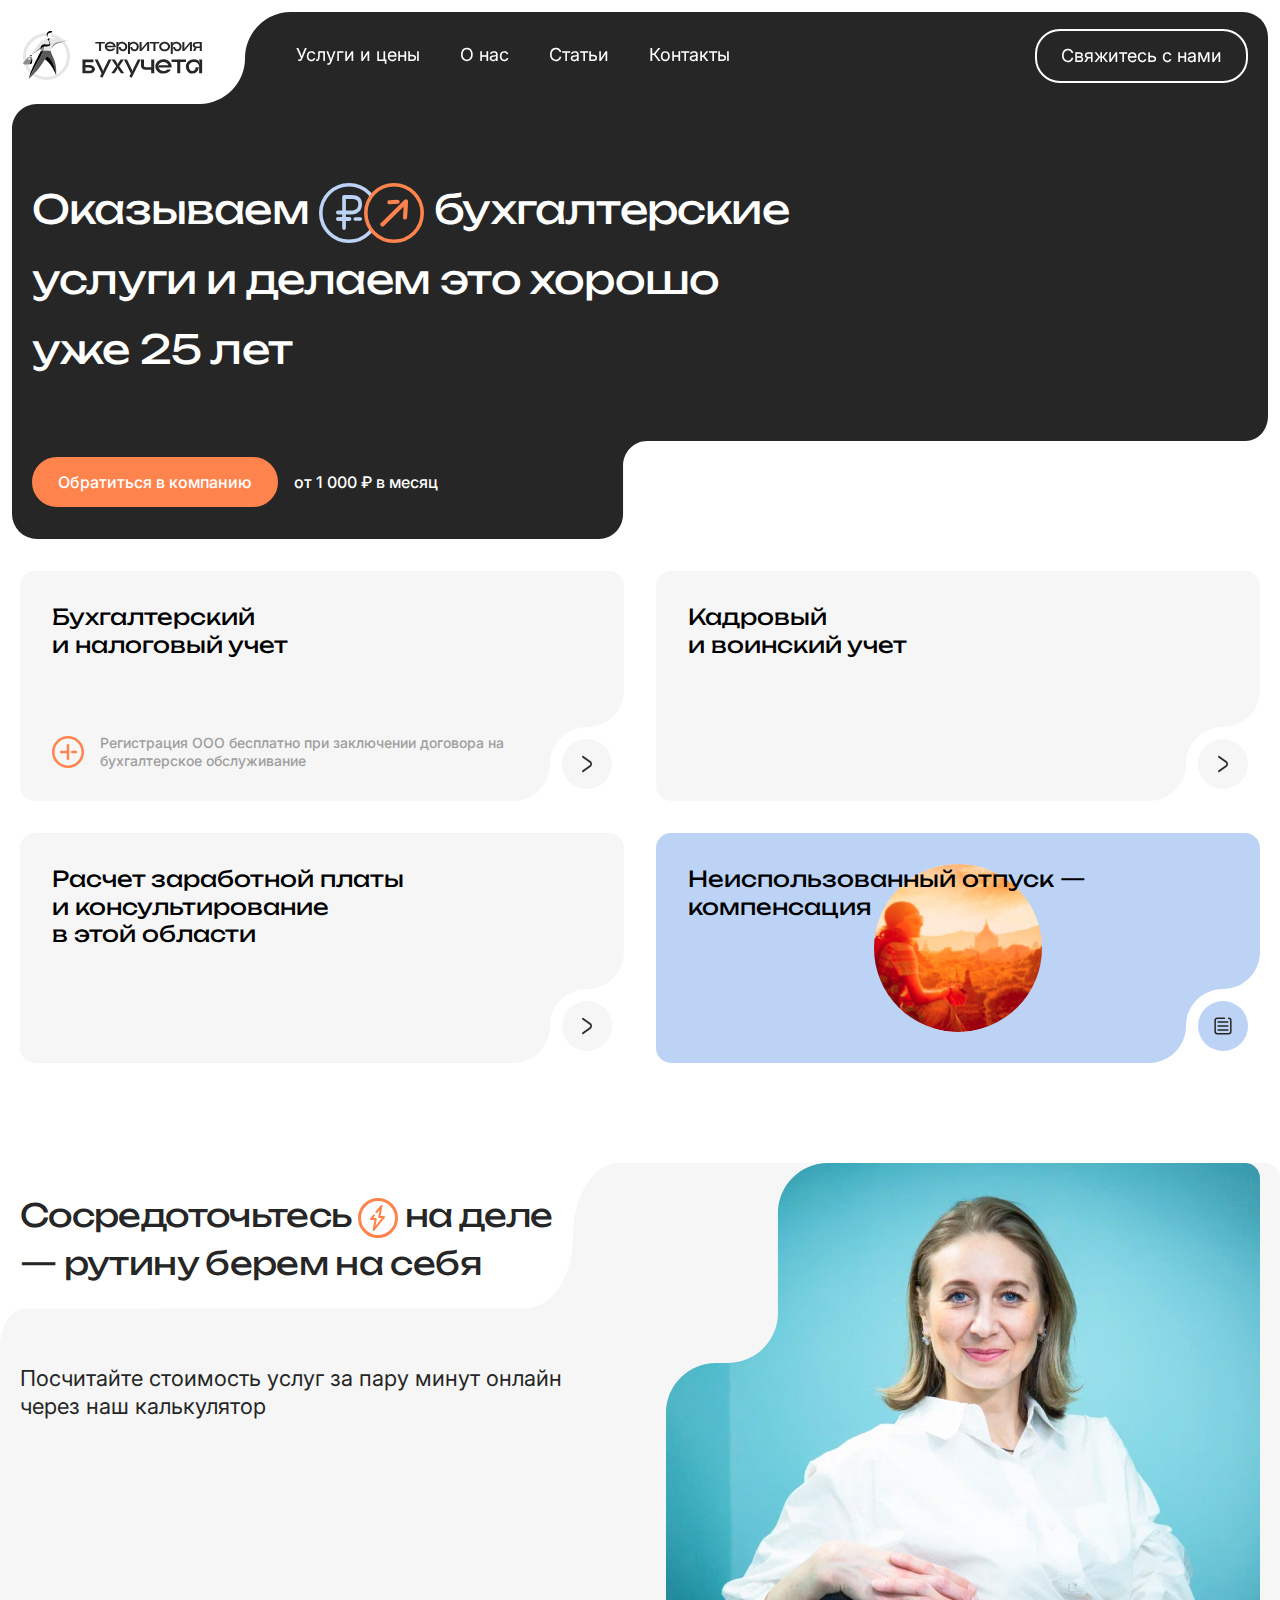
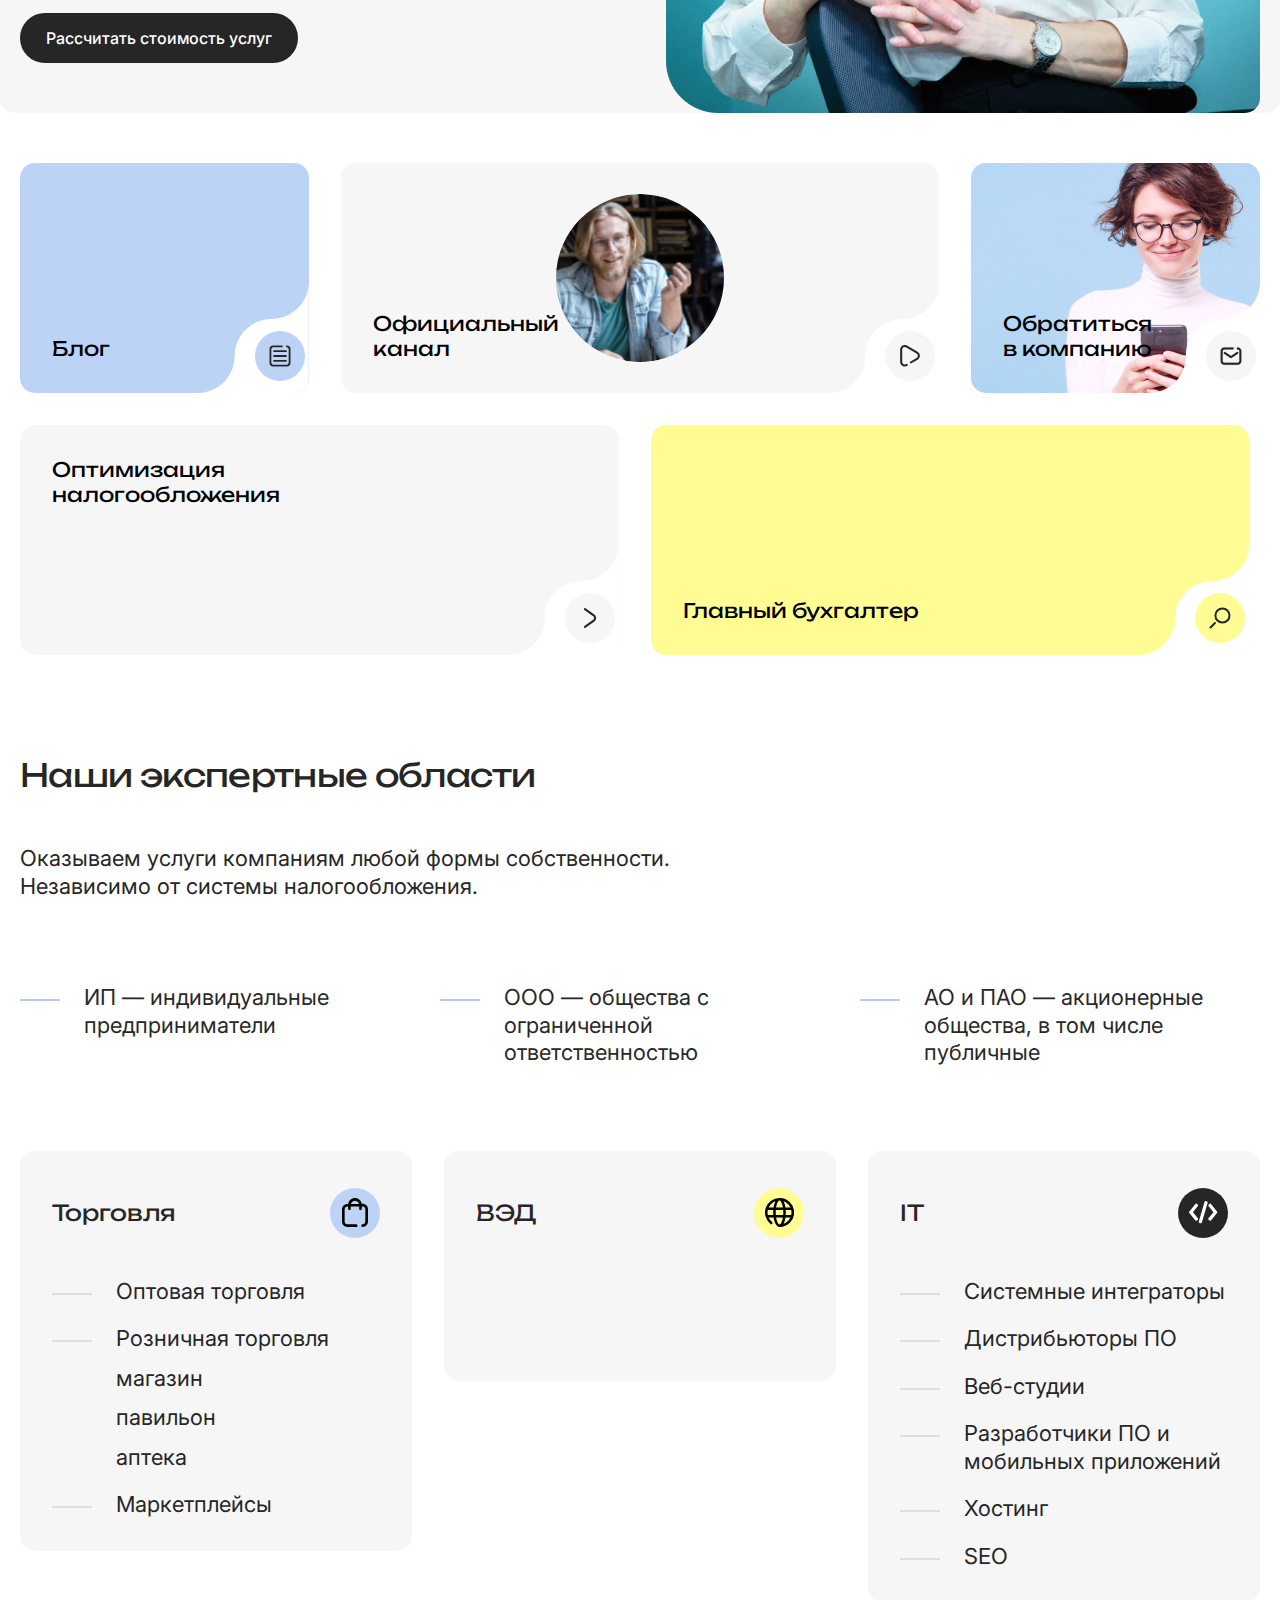
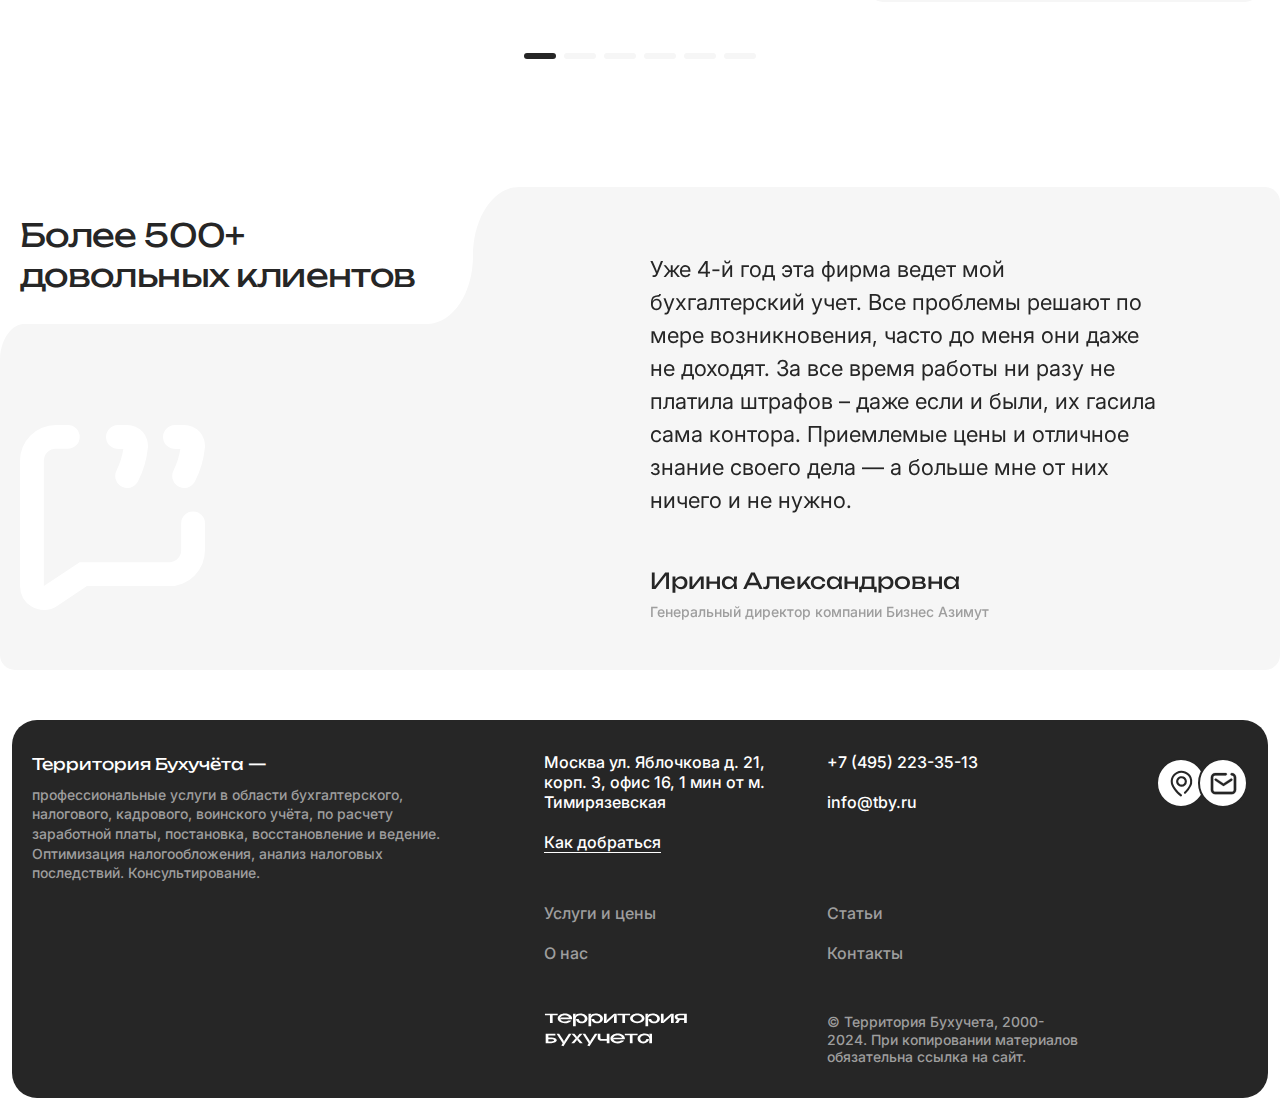
==== commit 1e0925a2: "fix: Improvements" ====
--- a/index.html
+++ b/index.html
@@ -40,7 +40,20 @@
 					<nav class="nav header__nav">
 						<ul class="nav__list">
 							<li class="nav__item">
-								<a href="service.html" class="nav__link">Услуги и цены</a>
+								<div class="nav__elem">
+									<a href="service.html" class="nav__link">Услуги и цены</a>
+									<ul class="nav__sublist">
+										<li class="nav__subitem">
+											<a href="#" class="nav__sublink">Бухгалтерские услуги и учет</a>
+										</li>
+										<li class="nav__subitem">
+											<a href="#" class="nav__sublink">Кадровый и воинский учет</a>
+										</li>
+										<li class="nav__subitem">
+											<a href="#" class="nav__sublink">Консультирование</a>
+										</li>
+									</ul>
+								</div>
 							</li>
 							<li class="nav__item">
 								<a href="about.html" class="nav__link">О нас</a>
@@ -558,7 +571,25 @@
 			<nav class="nav menu__nav">
 				<ul class="nav__list">
 					<li class="nav__item">
-						<a href="service.html" class="nav__link">Услуги и цены</a>
+						<div class="nav__elem">
+							<a href="service.html" class="nav__link nav__link--trigger">
+								<span>Услуги и цены</span>
+								<svg>
+									<use xlink:href="img/sprite.svg#icon-caret-white"></use>
+								</svg>
+							</a>
+							<ul class="nav__sublist">
+								<li class="nav__subitem">
+									<a href="#" class="nav__sublink">Бухгалтерские услуги и учет</a>
+								</li>
+								<li class="nav__subitem">
+									<a href="#" class="nav__sublink">Кадровый и воинский учет</a>
+								</li>
+								<li class="nav__subitem">
+									<a href="#" class="nav__sublink">Консультирование</a>
+								</li>
+							</ul>
+						</div>
 					</li>
 					<li class="nav__item">
 						<a href="about.html" class="nav__link">О нас</a>
--- a/css/app.min.css
+++ b/css/app.min.css
@@ -1 +1 @@
-body{position:relative;overflow-x:hidden;font-family:"Inter",sans-serif;font-size:16px;line-height:1.25;color:#262626}ul,ol,li{display:block;padding:0;margin:0;list-style:none}h1,h2,h3,h4,h5,h6{margin:0;font-family:"Unbounded",sans-serif;font-weight:normal;line-height:1.25}p{margin:0}a{display:inline-block;color:#000;text-decoration:none;-webkit-transition:all .25s ease-in-out;transition:all .25s ease-in-out}a:hover{text-decoration:none;color:#000}a:active{color:#000}input[type=number]{-moz-appearance:textfield}input[type=number]::-webkit-outer-spin-button,input[type=number]::-webkit-inner-spin-button{display:none;-webkit-appearance:none;appearance:none;margin:0}picture{display:block}img{max-width:100%}svg{-webkit-transition:all .25s ease-in-out;transition:all .25s ease-in-out}.container{margin:0 auto;padding:0 20px;max-width:1380px;width:100%}@media screen and (max-width: 767px){.container{padding:0 12px}}.btn{display:-webkit-box;display:-ms-flexbox;display:flex;-webkit-box-align:center;-ms-flex-align:center;align-items:center;-webkit-box-pack:center;-ms-flex-pack:center;justify-content:center;padding:15px 24px;width:-webkit-fit-content;width:-moz-fit-content;width:fit-content;font-size:16px;font-weight:500;line-height:1;text-align:center;color:#fff;background:#ff834d;border:2px solid #ff834d;border-radius:25px;-webkit-transition:all .25s ease-in-out;transition:all .25s ease-in-out}.btn>svg{min-width:16px;width:16px;height:16px}.btn>*+*{margin-left:12px}.btn:focus{outline:none}.btn:hover{color:#fff}.btn--md{padding:16px 24px;font-size:18px;font-weight:normal}.btn--circle{padding:15px}.btn--dark{color:#fff;background:#262626;border-color:#262626}.btn--dark-border{color:#262626;background:rgba(0,0,0,0);border-color:#262626}.btn--dark-border:hover{color:#262626}.btn--white-border{color:#fff;background:rgba(0,0,0,0);border-color:#fff}.btn--white-border:hover{color:#fff}@media screen and (hover: hover){.btn:hover{color:#fff;background:#fe9567;border-color:#fe9567}.btn--dark:hover{color:#fff;background:#383838;border-color:#383838}.btn--dark-border:hover{color:#fff;background:#262626;border-color:#262626}.btn--white-border:hover{color:#262626;background:#fff;border-color:#fff}}@media screen and (max-width: 767px){.btn{padding:7.5px 16px;font-size:14px;font-weight:normal}.btn>svg{min-width:14px;width:14px;height:14px}.btn--circle{padding:7.5px}}.input-field__inner{position:relative;z-index:1}.input-field__input{-webkit-appearance:none;-moz-appearance:none;appearance:none;display:block;padding:0 0 8px 0;width:100%;font-size:22px;font-weight:normal;line-height:1.5;color:#262626;background:rgba(0,0,0,0);border:none;border-bottom:2px solid #262626;border-radius:0;-webkit-transition:all .25s ease-in-out;transition:all .25s ease-in-out}.input-field__input::-webkit-input-placeholder{opacity:1;color:#262626}.input-field__input::-moz-placeholder{opacity:1;color:#262626}.input-field__input:-ms-input-placeholder{opacity:1;color:#262626}.input-field__input::-ms-input-placeholder{opacity:1;color:#262626}.input-field__input::placeholder{opacity:1;color:#262626}.input-field__input:focus{outline:none}@media screen and (max-width: 767px){.input-field__input{padding:0 0 4px 0;font-size:16px}}.file__input{display:none}.file__label{display:-webkit-box;display:-ms-flexbox;display:flex;-webkit-box-align:center;-ms-flex-align:center;align-items:center;padding:10px 20px;width:-webkit-fit-content;width:-moz-fit-content;width:fit-content;font-size:20px;font-weight:normal;background:rgba(0,0,0,0);border:2px solid #262626;border-radius:25px;cursor:pointer;-webkit-transition:all .25s ease-in-out;transition:all .25s ease-in-out}.file__label>svg{min-width:16px;width:16px;height:32px;color:#262626}.file__label>*+*{margin-left:16px}.file__label:focus{outline:none}.file__label--lg{padding:14px 20px}@media screen and (hover: hover){.file__label:hover{color:#fff;background:#262626}.file__label:hover>svg{color:#fff}}@media screen and (max-width: 767px){.file__label{padding:6.75px 16px;font-size:14px;border:1px solid #262626}.file__label>svg{min-width:8px;width:8px;height:17px}.file__label>*+*{margin-left:12px}}.default-select .ss-main{width:100%}.default-select .ss-main .ss-single-selected{padding:8px 16px;width:100%;height:100%;font-size:14px;font-weight:normal;line-height:1.25;color:#262626;background:#fff;border:none;border-radius:25px;-webkit-transition:all .25s ease-in-out;transition:all .25s ease-in-out}.default-select .ss-main .ss-single-selected .placeholder .ss-disabled{color:#262626}.default-select .ss-main .ss-single-selected .placeholder{display:block;overflow:hidden;max-width:100%;line-height:1.25;white-space:nowrap;text-overflow:ellipsis}.default-select .ss-main .ss-single-selected .ss-arrow{margin:0 0 0 20px}.default-select .ss-main .ss-single-selected .ss-arrow span{padding:0;margin:0;min-width:14px;width:14px;height:14px;background-image:url(../img/sprite.svg#icon-caret-select);background-repeat:no-repeat;background-size:contain;background-position:center center;border:0;-webkit-transform:none;-ms-transform:none;transform:none;-webkit-transition:all .25s ease-in-out;transition:all .25s ease-in-out}.default-select .ss-main .ss-single-selected .ss-arrow span.arrow-up{-webkit-transform:translateY(0) rotate(180deg);-ms-transform:translateY(0) rotate(180deg);transform:translateY(0) rotate(180deg);margin:0}.default-select .ss-main .ss-single-selected .ss-arrow span.arrow-down{-webkit-transform:rotate(0);-ms-transform:rotate(0);transform:rotate(0)}.default-select .ss-main .ss-single-selected.ss-open-below,.default-select .ss-main .ss-single-selected.ss-open-above{border-radius:25px}.default-select .ss-main .ss-single-selected.ss-open-below+*{margin-top:6px}.default-select .ss-main .ss-single-selected.ss-open-above+*{-webkit-transform:scale(1) translateY(-6px);-ms-transform:scale(1) translateY(-6px);transform:scale(1) translateY(-6px);border-radius:25px}.default-select .ss-content .ss-search{display:none}.default-select .ss-content{z-index:99 !important;overflow:hidden;margin:0;padding:4px 0;max-width:calc(100vw - 48px);width:-webkit-max-content;width:-moz-max-content;width:max-content;color:#262626;background:#fff;border:none;border-radius:15px}.default-select .ss-content .ss-list{padding:0;max-height:none}.default-select .ss-content .ss-list .ss-option{padding:8px 16px;font-size:14px;font-weight:normal;line-height:1.25;color:#262626;cursor:pointer;-webkit-transition:all .25s ease-in-out;transition:all .25s ease-in-out}.default-select .ss-content .ss-list .ss-option.ss-disabled:not(.ss-option-selected){display:none}.default-select .ss-option:first-child.ss-disabled.ss-option-selected{display:none}.default-select .ss-content .ss-list .ss-option.ss-disabled{display:none}.default-select .ss-content .ss-list .ss-option:hover,.default-select .ss-content .ss-list .ss-option.ss-highlighted{color:#ff834d;background:rgba(0,0,0,0)}.default-select .ss-arrow .arrow-down{width:auto;height:auto;background:none}.circle-checkbox{display:-webkit-box;display:-ms-flexbox;display:flex;-webkit-box-align:center;-ms-flex-align:center;align-items:center;overflow:hidden;cursor:pointer}.circle-checkbox__input{display:none}.circle-checkbox__input:checked~.circle-checkbox__group .circle-checkbox__icon::before{background:#fff}.circle-checkbox__input[disabled]~.circle-checkbox__group{opacity:.4}.circle-checkbox__group{display:-webkit-box;display:-ms-flexbox;display:flex;-webkit-box-align:center;-ms-flex-align:center;align-items:center;margin:0;cursor:pointer}.circle-checkbox__icon{position:relative;display:block;overflow:hidden;margin-right:24px;min-width:27px;width:27px;height:27px;border:2px solid #fff;border-radius:50%;-webkit-transition:all .25s ease-in-out;transition:all .25s ease-in-out}.circle-checkbox__icon::before{content:"";position:absolute;top:50%;left:50%;z-index:1;-webkit-transform:translate(-50%, -50%);-ms-transform:translate(-50%, -50%);transform:translate(-50%, -50%);display:block;min-width:14px;width:14px;height:14px;border-radius:50%;-webkit-transition:all .25s ease-in-out;transition:all .25s ease-in-out}@media screen and (max-width: 767px){.circle-checkbox__icon{margin-right:13px;min-width:20px;width:20px;height:20px}.circle-checkbox__icon::before{min-width:10px;width:10px;height:10px}}.circle-checkbox__title{display:block;margin:auto 0;font-size:22px;font-weight:normal;line-height:1;text-align:left;-webkit-transition:all .25s ease-in-out;transition:all .25s ease-in-out}@media screen and (max-width: 767px){.circle-checkbox__title{font-size:16px}}.c-icons--white .c-icons__link{background:#262626;border-color:#fff}.c-icons--white .c-icons__icon{color:#fff}.c-icons--light .c-icons__link{background:#f6f6f6}.c-icons--accent .c-icons__link{background:#ff834d;border-color:#fff}.c-icons--accent .c-icons__link>svg{color:#fff}.c-icons--blue .c-icons__link{background:#bdd3f5}.c-icons--yellow .c-icons__link{background:#fefc93}.c-icons__list{display:-webkit-box;display:-ms-flexbox;display:flex}.c-icons__item+.c-icons__item{margin-left:-8px}.c-icons__link{display:-webkit-box;display:-ms-flexbox;display:flex;-webkit-box-align:center;-ms-flex-align:center;align-items:center;-webkit-box-pack:center;-ms-flex-pack:center;justify-content:center;min-width:50px;width:50px;height:50px;background:#fff;border:2px solid #262626;border-radius:50%}.c-icons__icon{min-width:27px;width:27px;height:27px;color:#262626}.c-text-icons{display:-webkit-inline-box;display:-ms-inline-flexbox;display:inline-flex;vertical-align:middle}.c-text-icons--sm .c-text-icons__icon{min-width:40px;width:40px;height:40px}@media screen and (max-width: 767px){.c-text-icons--sm .c-text-icons__icon{min-width:25px;width:25px;height:25px}}.c-text-icons--sm .c-text-icons__icon+.c-text-icons__icon{margin-left:-10px}@media screen and (max-width: 767px){.c-text-icons--sm .c-text-icons__icon+.c-text-icons__icon{margin-left:-4px}}.c-text-icons__icon+.c-text-icons__icon{margin-left:-15px}@media screen and (max-width: 767px){.c-text-icons__icon+.c-text-icons__icon{margin-left:-4px}}.c-text-icons__icon{display:block;overflow:hidden;min-width:60px;width:60px;height:60px}.c-text-icons__icon img{display:block;width:100%;height:100%;-o-object-fit:cover;object-fit:cover}@media screen and (max-width: 767px){.c-text-icons__icon{min-width:30px;width:30px;height:30px}}.header{position:fixed;top:29px;right:0;left:0;z-index:200;display:block}.header--white .header__logotype .dark{display:none}.header--white .header__logotype .white{display:block}.header--white .nav__link{color:#fff}.header--white .nav__link:hover{color:#fff}@media screen and (hover: hover){.header--white .nav__link:hover{border-color:#fff}}@media screen and (min-width: 1024px){.header::before{content:"";position:absolute;top:-29px;right:0;left:0;z-index:1;display:block;width:100%;height:12px;background:#fff}}@media screen and (max-width: 1023px){.header{top:24px}}.header__wrapper{position:relative;z-index:1;display:-webkit-box;display:-ms-flexbox;display:flex;-webkit-box-align:center;-ms-flex-align:center;align-items:center;-webkit-box-pack:justify;-ms-flex-pack:justify;justify-content:space-between}@media screen and (max-width: 1023px){.header__wrapper{padding:0 12px}}.header__logotype{display:block;margin-right:30px;overflow:hidden;min-width:183px;width:183px;height:50px}.header__logotype picture{display:block;width:100%;height:100%}.header__logotype img{display:block;width:100%;height:100%;-o-object-fit:contain;object-fit:contain;-o-object-position:left center;object-position:left center}@media screen and (min-width: 1024px)and (max-width: 1199px){.header__logotype{min-width:163px;width:163px;height:54px}}@media screen and (max-width: 1023px){.header__logotype{min-width:143px;width:143px;height:34px}.header__logotype .white{display:none}}.header__nav{margin-right:auto;padding-left:63px}@media screen and (min-width: 1024px)and (max-width: 1199px){.header__nav{padding-left:33px}}@media screen and (max-width: 1023px){.header__nav{display:none}}.header__btn{margin-left:12px}@media screen and (max-width: 1023px){.header__btn{display:none}}@media screen and (min-width: 1024px){.header__icons{display:none}}@media screen and (min-width: 1380px){.header__before{width:calc((100vw - 1340px)/2 + 260px - 90px)}}@media screen and (min-width: 1200px)and (max-width: 1379px){.header__before{width:189px}}@media screen and (min-width: 1024px)and (max-width: 1199px){.header__before{width:163px}}@media screen and (min-width: 1024px){.header__before{position:absolute;top:-17px;left:11px;z-index:-1;height:92px;background:#fff}.header__before::before{content:"";position:absolute;top:0;left:0;z-index:1;display:block;width:162px;height:117px;background:#fff;-webkit-clip-path:url(#main-before-left);clip-path:url(#main-before-left)}.header__before::after{content:"";position:absolute;top:0;right:1px;z-index:1;-webkit-transform:translate(100%, 0);-ms-transform:translate(100%, 0);transform:translate(100%, 0);display:block;width:91px;height:92px;background:#fff;-webkit-clip-path:url(#main-before-right);clip-path:url(#main-before-right)}}.nav__list{display:-webkit-box;display:-ms-flexbox;display:flex;-webkit-box-align:center;-ms-flex-align:center;align-items:center;width:-webkit-fit-content;width:-moz-fit-content;width:fit-content}@media screen and (max-width: 1023px){.nav__list{-webkit-box-orient:vertical;-webkit-box-direction:normal;-ms-flex-direction:column;flex-direction:column;-webkit-box-align:start;-ms-flex-align:start;align-items:flex-start}}.nav__item+.nav__item{margin-left:40px}@media screen and (max-width: 1023px){.nav__item+.nav__item{margin-top:40px;margin-left:0}}.nav__link{display:block;width:-webkit-fit-content;width:-moz-fit-content;width:fit-content;font-size:18px;font-weight:normal;border-bottom:1px solid rgba(0,0,0,0)}@media screen and (hover: hover){.nav__link:hover{border-color:#262626}}@media screen and (max-width: 1023px){.nav__link{font-family:"Unbounded",sans-serif;font-size:20px;letter-spacing:-0.02em;color:#fff}.nav__link:hover{color:#fff}}.footer{position:relative;z-index:1;margin:50px 12px 12px;padding:32px 0;color:#fff}.footer::before{content:"";position:absolute;top:0;right:0;bottom:0;left:0;z-index:-1;display:block;width:100%;height:100%;background:#262626;border-radius:25px}.footer--indent-lg{margin-top:100px}@media screen and (max-width: 1023px){.footer::before{border-radius:15px}}@media screen and (min-width: 768px)and (max-width: 1023px){.footer{padding:20px 0}}@media screen and (max-width: 767px){.footer{margin-top:12px;padding:12px 0}.footer--indent-lg{margin-top:24px}}.footer__wrapper{display:-webkit-box;display:-ms-flexbox;display:flex;-webkit-box-pack:justify;-ms-flex-pack:justify;justify-content:space-between}.footer__left{max-width:424px;width:100%}@media screen and (min-width: 1024px)and (max-width: 1199px){.footer__left{max-width:364px}}@media screen and (max-width: 1023px){.footer__left{display:none}}.footer__right{display:-webkit-box;display:-ms-flexbox;display:flex;-webkit-box-orient:vertical;-webkit-box-direction:normal;-ms-flex-direction:column;flex-direction:column;-webkit-box-pack:justify;-ms-flex-pack:justify;justify-content:space-between;padding-left:88px;max-width:calc(100% - 424px);width:100%}@media screen and (min-width: 1024px)and (max-width: 1199px){.footer__right{padding-left:40px;max-width:calc(100% - 364px)}}@media screen and (max-width: 1023px){.footer__right{padding:0;max-width:none}}.footer__title{font-family:"Unbounded",sans-serif;font-size:16px;font-weight:normal;line-height:1.55}.footer__title span{display:block;font-family:"Inter",sans-serif;font-size:14px;font-weight:500;color:#9e9e9e}.footer__inner{display:-webkit-box;display:-ms-flexbox;display:flex}@media screen and (max-width: 1023px){.footer__inner:not(.footer__inner--nowrap){-webkit-box-orient:vertical;-webkit-box-direction:normal;-ms-flex-direction:column;flex-direction:column}.footer__inner:not(.footer__inner--nowrap) .footer__block{width:100%}.footer__inner:not(.footer__inner--nowrap) .footer__block:nth-child(n+2){margin-top:24px}.footer__inner--nowrap .footer__block{width:calc(50% - 10px)}.footer__inner--nowrap .footer__block:nth-child(2n){margin-left:20px}.footer__inner--nowrap .footer__block:nth-child(n+3){margin-top:12px}}.footer__inner+.footer__inner{margin-top:50px}@media screen and (max-width: 1023px){.footer__inner+.footer__inner{margin-top:24px}.footer__inner+.footer__inner:last-child{margin-top:34px}}@media screen and (min-width: 1400px){.footer__block:first-child{max-width:352px;width:100%}.footer__block:nth-child(2){margin-left:51px;max-width:266px;width:100%}.footer__block:nth-child(2)+.footer__block:last-child{margin-left:auto}}@media screen and (min-width: 1200px)and (max-width: 1399px){.footer__block:first-child{max-width:252px;width:100%}.footer__block:nth-child(2){margin-left:31px;max-width:252px;width:100%}.footer__block:nth-child(2)+.footer__block:last-child{margin-left:auto}}@media screen and (min-width: 1024px)and (max-width: 1199px){.footer__block:first-child{max-width:212px;width:100%}.footer__block:nth-child(2){margin-left:21px;max-width:212px;width:100%}.footer__block:nth-child(2)+.footer__block:last-child{margin-left:auto}}@media screen and (max-width: 1023px){.footer__block:nth-child(2)+.footer__block:last-child{display:none}}.footer__logotype{display:block;overflow:hidden;min-width:143px;width:143px;height:34px}.footer__logotype img{display:block;width:100%;height:100%;-o-object-fit:contain;object-fit:contain}.footer__address{display:block;margin:0;width:-webkit-fit-content;width:-moz-fit-content;width:fit-content;font-size:16px;font-weight:500;color:#fff}@media screen and (max-width: 767px){.footer__address{font-size:12px}}.footer__address+.footer__link,.footer__link+.footer__link{margin-top:20px}@media screen and (max-width: 1023px){.footer__address+.footer__link,.footer__link+.footer__link{margin-top:12px}}.footer__link{display:block;width:-webkit-fit-content;width:-moz-fit-content;width:fit-content;font-size:16px;font-weight:500;color:#fff}.footer__link:hover{color:#fff}.footer__link--underline{border-bottom:1px solid #fff}@media screen and (hover: hover){.footer__link:hover{color:#ff834d;border-color:#ff834d}}@media screen and (max-width: 767px){.footer__link{font-size:12px}}.footer__icons{margin-top:6px}.footer__list-item+.footer__list-item{margin-top:20px}@media screen and (max-width: 767px){.footer__list-item+.footer__list-item{margin-top:12px}}.footer__list-link{display:block;width:-webkit-fit-content;width:-moz-fit-content;width:fit-content;font-size:16px;font-weight:500;color:#9e9e9e}.footer__list-link:hover{color:#9e9e9e}@media screen and (hover: hover){.footer__list-link:hover{color:#ff834d}}@media screen and (max-width: 767px){.footer__list-link{font-size:12px}}.footer__copyright{display:block;width:-webkit-fit-content;width:-moz-fit-content;width:fit-content;font-size:14px;font-weight:500;color:#9e9e9e}@media screen and (max-width: 767px){.footer__copyright{max-width:266px;font-size:12px}}.menu{position:fixed;top:12px;right:12px;left:12px;z-index:1000;-webkit-transform:translate(104%, 0);-ms-transform:translate(104%, 0);transform:translate(104%, 0);display:block;overflow-x:hidden;overflow-y:auto;max-height:calc(100dvh - 24px);max-width:calc(100% - 24px);width:100%;background:#262626;border-radius:15px;opacity:0;visibility:hidden;pointer-events:none;-webkit-transition:all .25s ease-in-out;transition:all .25s ease-in-out}.menu.is--active{-webkit-transform:translate(0, 0);-ms-transform:translate(0, 0);transform:translate(0, 0);opacity:1;visibility:visible;pointer-events:auto}.menu__wrap{padding:16px 12px 40px;min-height:calc(100dvh - 24px)}.menu__top{display:-webkit-box;display:-ms-flexbox;display:flex;-webkit-box-align:center;-ms-flex-align:center;align-items:center;-webkit-box-pack:justify;-ms-flex-pack:justify;justify-content:space-between;margin-bottom:30px}.menu__logotype{display:block;overflow:hidden;min-width:143px;width:143px;height:34px}.menu__logotype img{display:block;width:100%;height:100%;-o-object-fit:contain;object-fit:contain;-o-object-position:left center;object-position:left center}.menu__close{display:-webkit-box;display:-ms-flexbox;display:flex;-webkit-box-align:center;-ms-flex-align:center;align-items:center;-webkit-box-pack:center;-ms-flex-pack:center;justify-content:center;padding:0;min-width:50px;width:50px;height:50px;font-size:0;background:rgba(0,0,0,0);border:2px solid #fff;border-radius:50%;-webkit-transition:all .25s ease-in-out;transition:all .25s ease-in-out}.menu__close>svg{min-width:17px;width:17px;height:17px;color:#fff}.menu__close:focus{outline:none}.menu__bottom{margin-top:30px;padding-top:30px;border-top:1px solid #424242}.scroll-disabled{overflow:hidden}.wrapper{display:-webkit-box;display:-ms-flexbox;display:flex;-webkit-box-orient:vertical;-webkit-box-direction:normal;-ms-flex-direction:column;flex-direction:column;overflow:hidden;min-height:100vh}.wrapper__content{-webkit-box-flex:1;-ms-flex:1 1 100%;flex:1 1 100%}.section-inner{margin-top:25px;padding-top:25px}@media screen and (max-width: 767px){.section-inner{margin-top:12px;padding-top:12px}}@media screen and (min-width: 768px){.section-inner__content>*:not(.wide){padding:0 32px;max-width:947px}}@media screen and (max-width: 767px){.section-inner__content{padding:0 12px}}.section-info{margin-top:50px;padding-top:50px}@media screen and (max-width: 767px){.section-info{margin-top:12px;padding-top:12px}}.section-info__content{margin:0 auto;max-width:883px;width:100%;text-align:center}.content{font-size:22px;font-weight:normal;line-height:1.6}@media screen and (max-width: 767px){.content{font-size:16px}}.content>*:not(:last-child){margin-bottom:50px}@media screen and (max-width: 767px){.content>*:not(:last-child){margin-bottom:24px}}.content h1:not([class]),.content h2:not([class]),.content h3:not([class]),.content h4:not([class]),.content h5:not([class]),.content h6:not([class]){font-family:"Unbounded",sans-serif;font-weight:normal}.content h1:not([class]){font-size:40px;line-height:1.375}@media screen and (max-width: 767px){.content h1:not([class]){font-size:20px;letter-spacing:-0.02em}}.content h2:not([class]){font-size:32px;line-height:1.5625;letter-spacing:-0.02em}@media screen and (max-width: 767px){.content h2:not([class]){font-size:19px;line-height:1.3157894737}}.content h3:not([class]){font-size:28px;line-height:1.7857142857;letter-spacing:-0.02em}@media screen and (max-width: 767px){.content h3:not([class]){font-size:19px;line-height:1.3157894737}}.content h4:not([class]){font-size:22px;line-height:1.8181818182}@media screen and (max-width: 767px){.content h4:not([class]){font-size:16px;line-height:1.5}}.content h5:not([class]){font-size:20px;line-height:1.5}@media screen and (max-width: 767px){.content h5:not([class]){font-size:16px}}.content h6:not([class]){font-size:18px;line-height:1.5}@media screen and (max-width: 767px){.content h6:not([class]){font-size:15px}}.content ul:not([class]) li{position:relative;z-index:1;display:block;margin:0;padding-left:56px;font-size:22px;font-weight:normal;line-height:1.6}.content ul:not([class]) li::before{content:"";position:absolute;top:18px;left:0;z-index:1;display:block;width:40px;height:2px;background:#bdd3f5}@media screen and (max-width: 767px){.content ul:not([class]) li{padding-left:40px;font-size:16px}.content ul:not([class]) li::before{top:11px;width:28px}}.content ul:not([class]) li+li{margin-top:46px}@media screen and (max-width: 767px){.content ul:not([class]) li+li{margin-top:24px}}.content ol:not([class]){counter-reset:num-list}.content ol:not([class]) li{position:relative;z-index:1;display:block;margin:0;padding-left:56px;font-size:22px;font-weight:normal;line-height:1.6}.content ol:not([class]) li::before{content:"";counter-increment:num-list;content:counter(num-list);position:absolute;top:0;left:0;z-index:1;display:-webkit-box;display:-ms-flexbox;display:flex;-webkit-box-align:center;-ms-flex-align:center;align-items:center;-webkit-box-pack:center;-ms-flex-pack:center;justify-content:center;width:32px;height:32px;font-size:16px;font-weight:normal;line-height:1.6;text-align:center;border:3px solid #bdd3f5;border-radius:50%}@media screen and (max-width: 767px){.content ol:not([class]) li{padding-left:40px;font-size:16px}.content ol:not([class]) li::before{width:25px;height:25px;font-size:14px;border:2px solid #bdd3f5}}.content ol:not([class]) li+li{margin-top:46px}@media screen and (max-width: 767px){.content ol:not([class]) li+li{margin-top:24px}}.content b,.content strong{font-weight:600}.content picture{display:block;overflow:hidden;width:100%;border-radius:25px}.content-slider__slider-wrapper{overflow-x:clip;margin:0 calc(50% - 50vw)}.content-slider__slider-wrapper .swiper{overflow:visible;margin:0 auto;padding:0 20px;max-width:1380px;width:100%}@media screen and (max-width: 767px){.content-slider__slider-wrapper .swiper{padding:0 24px}}.content-slider__slider-wrapper .swiper-slide{width:-webkit-fit-content;width:-moz-fit-content;width:fit-content;height:auto}.content-slider__slide{display:block;overflow:hidden;min-width:654px;width:654px;height:466px;border-radius:25px}.content-slider__slide img{display:block;width:100%;height:100%;-o-object-fit:cover;object-fit:cover}@media screen and (max-width: 767px){.content-slider__slide{min-width:293px;width:293px;height:200px;border-radius:15px}}.content-author__wrapper{position:relative;z-index:1;display:-webkit-box;display:-ms-flexbox;display:flex;-webkit-box-align:end;-ms-flex-align:end;align-items:flex-end}.content-author__img{position:relative;z-index:1;display:block;overflow:hidden;max-width:884px;min-width:884px;width:100%;height:414px;border-radius:15px}.content-author__img img{display:block;width:100%;height:100%;-o-object-fit:cover;object-fit:cover}@media screen and (min-width: 1024px)and (max-width: 1199px){.content-author__img{max-width:700px;min-width:700px;height:328px}}@media screen and (min-width: 1024px){.content-author__img::after{content:"";position:absolute;right:-1px;bottom:-1px;z-index:1;display:block;width:139px;height:139px;background:#fff;-webkit-clip-path:url(#information-card);clip-path:url(#information-card)}}@media screen and (max-width: 1023px){.content-author__img{max-width:none;min-width:auto;height:300px}.content-author__img::before{content:"";position:absolute;bottom:-1px;z-index:1;display:block;width:96px;height:92px;background:#fff;-webkit-clip-path:url(#content-author-before);clip-path:url(#content-author-before)}.content-author__img::after{content:"";position:absolute;right:-1px;bottom:-1px;z-index:1;display:block;width:159px;height:142px;background:#fff;-webkit-clip-path:url(#content-author-after);clip-path:url(#content-author-after)}}@media screen and (min-width: 768px)and (max-width: 1023px){.content-author__img::before{left:334px}}@media screen and (max-width: 767px){.content-author__img::before{left:60px}}@media screen and (max-width: 359px){.content-author__img::after{width:109px}}.content-author__body{position:relative;z-index:10;margin-left:-67px;max-width:calc(100% - 817px);width:100%}@media screen and (min-width: 1024px)and (max-width: 1199px){.content-author__body{max-width:calc(100% - 700px)}}@media screen and (max-width: 1023px){.content-author__body{position:absolute;right:0;bottom:0;margin-left:0;padding-bottom:12px}.content-author__body::before{content:"";position:absolute;right:0;bottom:-1px;z-index:-1;display:block;height:92px;background:#fff}}@media screen and (min-width: 768px)and (max-width: 1023px){.content-author__body{max-width:calc(100% - 429px)}.content-author__body::before{width:100%}}@media screen and (max-width: 767px){.content-author__body{max-width:calc(100% - 129px)}.content-author__body::before{width:calc(100% - 26px)}}.content-author__title{display:block;overflow:hidden;max-width:100%;width:-webkit-fit-content;width:-moz-fit-content;width:fit-content;font-family:"Unbounded",sans-serif;font-size:22px;font-weight:normal;white-space:nowrap;text-overflow:ellipsis}@media screen and (max-width: 767px){.content-author__title{font-size:16px}}.content-author__help{display:-webkit-box;-webkit-line-clamp:2;-webkit-box-orient:vertical;overflow:hidden;margin-top:8px;max-width:294px;width:-webkit-fit-content;width:-moz-fit-content;width:fit-content;font-size:14px;font-weight:500;line-height:1.2142857143;text-overflow:ellipsis;color:#9e9e9e}@media screen and (max-width: 767px){.content-author__help{font-size:12px;line-height:1.25}}.main{position:relative;z-index:1;margin:12px 12px 0}.main--light .main__wrap{color:#262626;background:#f6f6f6}.main--accent .main__wrap{color:#fff;background:#ff834d}.main--blue .main__wrap{color:#262626;background:#bdd3f5}.main--yellow .main__wrap{color:#262626;background:#fefc93}@media screen and (min-width: 768px)and (max-width: 1023px){.main{margin:12px 20px 0}}.main__wrap{position:relative;z-index:5;color:#fff;background:#262626;border-radius:25px}@media screen and (min-width: 1024px){.main__wrap--contacts{border-radius:25px 25px 0 25px}.main__wrap--contacts::after{content:"";position:absolute;right:0;bottom:0;z-index:1;-webkit-transform:translate(0, 100%);-ms-transform:translate(0, 100%);transform:translate(0, 100%);display:block;width:441px;height:86px;background:#ff834d;-webkit-clip-path:url(#contacts-after);clip-path:url(#contacts-after)}}@media screen and (max-width: 1023px){.main__wrap{border-radius:15px}}@media screen and (min-width: 1380px){.main__before{width:calc((100vw - 1340px)/2 + 259px - 90px)}}@media screen and (min-width: 1200px)and (max-width: 1379px){.main__before{width:189px}}@media screen and (min-width: 1024px)and (max-width: 1199px){.main__before{width:163px}}@media screen and (min-width: 1024px){.main__before{position:absolute;top:0;left:0;z-index:-1;height:92px;background:#fff}.main__before::before{content:"";position:absolute;top:0;left:0;z-index:1;display:block;width:162px;height:117px;background:#fff;-webkit-clip-path:url(#main-before-left);clip-path:url(#main-before-left)}.main__before::after{content:"";position:absolute;top:0;right:1px;z-index:1;-webkit-transform:translate(100%, 0);-ms-transform:translate(100%, 0);transform:translate(100%, 0);display:block;width:91px;height:92px;background:#fff;-webkit-clip-path:url(#main-before-right);clip-path:url(#main-before-right)}}@media screen and (max-width: 1023px){.main__before{display:none}}@media screen and (min-width: 1200px){.main__after{width:calc((100vw - 1340px)/2 + 670px + 30px - 50px)}}@media screen and (min-width: 1024px)and (max-width: 1199px){.main__after{width:calc((100vw - 1340px)/2 + 670px + 23px - 50px)}}@media screen and (min-width: 1024px){.main__after{position:absolute;right:0;bottom:0;z-index:-1;height:123px}.main__after::before{content:"";position:absolute;left:1px;bottom:0;z-index:1;-webkit-transform:translate(-100%, 0);-ms-transform:translate(-100%, 0);transform:translate(-100%, 0);display:block;width:50px;height:98px;background:#fff;-webkit-clip-path:url(#main-after-left);clip-path:url(#main-after-left)}.main__after::after{content:"";position:absolute;right:0;bottom:0;z-index:1;display:block;width:100%;height:123px;background:#fff;-webkit-clip-path:url(#main-after-right);clip-path:url(#main-after-right)}}@media screen and (max-width: 1023px){.main__after{display:none}}.main__body{display:-webkit-box;display:-ms-flexbox;display:flex;-webkit-box-orient:vertical;-webkit-box-direction:normal;-ms-flex-direction:column;flex-direction:column;padding:162px 0 32px;max-width:759px;min-height:527px;width:100%}@media screen and (min-width: 768px)and (max-width: 1023px){.main__body{padding:127px 0 20px;min-height:400px}}@media screen and (max-width: 767px){.main__body{padding:117px 0 20px;min-height:260px}}.main__heading{font-family:"Unbounded",sans-serif;font-size:40px;font-weight:normal;line-height:1.35;letter-spacing:-0.02em}@media screen and (max-width: 767px){.main__heading{font-size:20px;line-height:1.4}}.main__description{margin-top:50px;max-width:530px;width:100%;font-size:22px;font-weight:normal}@media screen and (min-width: 1024px)and (max-width: 1199px){.main__description{max-width:450px}}@media screen and (max-width: 767px){.main__description{margin-top:24px;padding-bottom:40px;font-size:16px}}.main__bottom{display:-webkit-box;display:-ms-flexbox;display:flex;-webkit-box-align:center;-ms-flex-align:center;align-items:center;margin-top:auto;padding-top:50px;width:-webkit-fit-content;width:-moz-fit-content;width:fit-content}@media screen and (min-width: 1200px){.main__bottom--wide{margin-bottom:-57px;max-width:986px;min-width:986px;width:100%}}@media screen and (min-width: 1024px)and (max-width: 1199px){.main__bottom--wide{margin-bottom:-57px;max-width:886px;min-width:886px;width:100%}}.main__btn+.main__help{margin-left:16px}.main__help{display:block;width:-webkit-fit-content;width:-moz-fit-content;width:fit-content;font-size:16px;font-weight:500}@media screen and (max-width: 767px){.main__help{display:none}}.main__img{position:absolute;right:-130px;bottom:-36px;z-index:10;display:block;overflow:hidden;min-width:330px;width:330px;height:330px;border-radius:50%}.main__img img{display:block;width:100%;height:100%;-o-object-fit:cover;object-fit:cover}@media screen and (min-width: 1024px)and (max-width: 1199px){.main__img{min-width:230px;width:230px;height:230px}}@media screen and (max-width: 1023px){.main__img{display:none}}.main__additional{display:-webkit-box;display:-ms-flexbox;display:flex;max-width:1340px;width:100%}@media screen and (min-width: 1024px){.main__additional{position:absolute;bottom:0;left:50%;z-index:1;-webkit-transform:translate(-50%, 0);-ms-transform:translate(-50%, 0);transform:translate(-50%, 0);-webkit-box-pack:end;-ms-flex-pack:end;justify-content:flex-end}}@media screen and (max-width: 1023px){.main__additional{margin-top:12px}}@media screen and (min-width: 1200px){.main__services,.main__about,.main__achievement{width:calc(50% - 16px)}}@media screen and (min-width: 1024px)and (max-width: 1199px){.main__services,.main__about,.main__achievement{width:calc(50% - 10px)}}@media screen and (max-width: 1023px){.main__services,.main__about,.main__achievement{width:100%}}.main__contacts{margin-top:12px}.main-achievement__item{position:relative;z-index:1;display:block;overflow:hidden;padding:16px 24px 24px;background:#f6f6f6;border-radius:15px}@media screen and (max-width: 767px){.main-achievement__item{padding:12px 16px}}.main-achievement__top{display:-webkit-box;display:-ms-flexbox;display:flex;-webkit-box-align:center;-ms-flex-align:center;align-items:center}.main-achievement__icon{display:block;overflow:hidden;margin-right:16px;min-width:50px;width:50px;height:50px}.main-achievement__icon img{display:block;width:100%;height:100%;-o-object-fit:contain;object-fit:contain}@media screen and (max-width: 767px){.main-achievement__icon{margin-right:13px;min-width:30px;width:30px;height:30px}}.main-achievement__title{display:block;width:-webkit-fit-content;width:-moz-fit-content;width:fit-content;font-size:16px;font-weight:normal;letter-spacing:-0.02em}@media screen and (max-width: 767px){.main-achievement__title{font-size:14px}}.main-achievement__help{display:block;margin-top:32px;width:-webkit-fit-content;width:-moz-fit-content;width:fit-content;font-size:14px;font-weight:normal;color:#9e9e9e}@media screen and (max-width: 767px){.main-achievement__help{margin-top:24px;font-size:12px}}.contacts{position:relative;z-index:1}.contacts__wrap{display:-webkit-box;display:-ms-flexbox;display:flex;-webkit-box-orient:vertical;-webkit-box-direction:normal;-ms-flex-direction:column;flex-direction:column;-webkit-box-pack:end;-ms-flex-pack:end;justify-content:flex-end;padding:50px 0;min-height:571px}@media screen and (max-width: 1023px){.contacts__wrap{min-height:558px}}.contacts__map{position:absolute;top:0;right:0;bottom:0;left:0;z-index:1;display:block;width:100%;height:100%;background:#f6f6f6;border-radius:15px}@media screen and (min-width: 1024px){.contacts__map::after{content:"";position:absolute;top:0;right:0;z-index:1;display:block;width:453px;height:86px;background:#fff;-webkit-clip-path:url(#contacts-after);clip-path:url(#contacts-after)}}@media screen and (max-width: 1023px){.contacts__map{border-radius:0}}@media screen and (min-width: 768px)and (max-width: 1023px){.contacts__map{margin:0 -20px;width:calc(100% + 40px)}}@media screen and (max-width: 767px){.contacts__map{margin:0 -12px;width:calc(100% + 24px)}}.contacts__holder{display:none}.contacts__holder.is--active{display:block}.contacts__list{position:relative;z-index:10}.contacts__item+.contacts__item{margin-top:20px}@media screen and (max-width: 767px){.contacts__item+.contacts__item{margin-top:12px}}.contacts__link{display:-webkit-box;display:-ms-flexbox;display:flex;-webkit-box-align:center;-ms-flex-align:center;align-items:center;padding:12px 24px;width:-webkit-fit-content;width:-moz-fit-content;width:fit-content;font-size:18px;font-weight:500;text-align:left;color:#fff;background:#262626;border-radius:40px}.contacts__link>svg{min-width:28px;width:28px;height:28px;color:#fff}.contacts__link>*+*{margin-left:24px}.contacts__link:hover{color:#fff}@media screen and (max-width: 767px){.contacts__link{padding:8px 16px;font-size:14px;font-weight:normal}.contacts__link>svg{min-width:16px;width:16px;height:16px}.contacts__link>*+*{margin-left:12px}}.contacts-tabs__list{display:-webkit-box;display:-ms-flexbox;display:flex;-ms-flex-wrap:wrap;flex-wrap:wrap;margin-right:-16px;margin-bottom:-16px}@media screen and (max-width: 767px){.contacts-tabs__list{display:none}}.contacts-tabs__item{margin-right:16px;margin-bottom:16px}.contacts-tabs__item.is--active .contacts-tabs__tab{color:#262626;background:#fff}.contacts-tabs__item.is--active .contacts-tabs__tab:hover{color:#262626}.contacts-tabs__tab{display:block;padding:14px 16px;width:-webkit-fit-content;width:-moz-fit-content;width:fit-content;font-size:16px;font-weight:500;text-align:center;color:#fff;background:#ff834d;border:1px solid #fff;border-radius:50px}.contacts-tabs__tab:focus{outline:none}.contacts-tabs__tab:hover{color:#fff}@media screen and (min-width: 768px){.contacts-tabs__select{display:none}}.services{margin-top:16px;padding-top:16px}.services--indent-lg{margin-top:50px;padding-top:50px}@media screen and (max-width: 767px){.services{margin-top:6px;padding-top:6px}.services--indent-lg{margin-top:12px;padding-top:12px}}.services__wrapper{display:-webkit-box;display:-ms-flexbox;display:flex;-ms-flex-wrap:wrap;flex-wrap:wrap}@media screen and (min-width: 1200px){.services__item{width:calc(50% - 16px)}.services__item:nth-child(2n){margin-left:32px}.services__item:nth-child(n+3){margin-top:32px}}@media screen and (min-width: 1024px)and (max-width: 1199px){.services__item{width:calc(50% - 10px)}.services__item:nth-child(2n){margin-left:20px}.services__item:nth-child(n+3){margin-top:20px}}@media screen and (min-width: 768px)and (max-width: 1023px){.services__item{width:100%}.services__item:nth-child(n+2){margin-top:20px}}@media screen and (max-width: 767px){.services__item{width:100%}.services__item:nth-child(n+2){margin-top:12px}}.services-card--blue .services-card__wrap::before,.services-card--blue .services-card__wrap::after{background:#bdd3f5}.services-card--blue .services-card__icon{background:#bdd3f5}.services-card--dark .services-card__wrap{color:#fff}.services-card--dark .services-card__wrap::before,.services-card--dark .services-card__wrap::after{background:#262626}.services-card--dark .services-card__icon{background:#262626}.services-card--dark .services-card__icon>svg{color:#fff}.services-card__wrap{position:relative;z-index:1;display:-webkit-box;display:-ms-flexbox;display:flex;-webkit-box-orient:vertical;-webkit-box-direction:normal;-ms-flex-direction:column;flex-direction:column;-webkit-box-pack:justify;-ms-flex-pack:justify;justify-content:space-between;overflow:hidden;padding:32px;min-height:230px}.services-card__wrap::before{content:"";position:absolute;right:0;bottom:0;z-index:-1;display:block;width:100%;height:100%;background:#f6f6f6;border-radius:15px;-webkit-clip-path:polygon(0 0, 100% 0, 100% calc(100% - 109px), calc(100% - 109px) calc(100% - 109px), calc(100% - 109px) 100%, 0 100%);clip-path:polygon(0 0, 100% 0, 100% calc(100% - 109px), calc(100% - 109px) calc(100% - 109px), calc(100% - 109px) 100%, 0 100%)}.services-card__wrap::after{content:"";position:absolute;right:0;bottom:0;z-index:1;display:block;width:110px;height:110px;background:#f6f6f6;-webkit-clip-path:url(#services-card);clip-path:url(#services-card)}@media screen and (max-width: 767px){.services-card__wrap{padding:20px;min-height:200px}}.services-card__block+.services-card__block{margin-top:20px}.services-card__title{display:block;width:-webkit-fit-content;width:-moz-fit-content;width:fit-content;font-family:"Unbounded",sans-serif;font-size:22px;font-weight:normal}@media screen and (max-width: 767px){.services-card__title{font-size:16px}}.services-card__info{display:-webkit-box;display:-ms-flexbox;display:flex;-webkit-box-align:center;-ms-flex-align:center;align-items:center;max-width:459px;width:-webkit-fit-content;width:-moz-fit-content;width:fit-content;font-size:14px;font-weight:500;color:#9e9e9e}.services-card__info>svg{min-width:32px;width:32px;height:32px;color:#ff834d}.services-card__info>*+*{margin-left:16px}@media screen and (max-width: 767px){.services-card__info{max-width:195px;font-size:12px}.services-card__info>svg{display:none}.services-card__info>*+*{margin-left:0}}.services-card__icon{position:absolute;right:12px;bottom:12px;z-index:1;display:-webkit-box;display:-ms-flexbox;display:flex;-webkit-box-align:center;-ms-flex-align:center;align-items:center;-webkit-box-pack:center;-ms-flex-pack:center;justify-content:center;min-width:50px;width:50px;height:50px;background:#f6f6f6;border-radius:50%}.services-card__icon>svg{min-width:18px;width:18px;height:18px;color:#262626}.services-card__img{position:absolute;top:50%;left:50%;z-index:-1;-webkit-transform:translate(-50%, -50%);-ms-transform:translate(-50%, -50%);transform:translate(-50%, -50%);display:block;overflow:hidden;width:168px;height:168px;border-radius:50%}.services-card__img img{display:block;width:100%;height:100%;-o-object-fit:cover;object-fit:cover}@media screen and (max-width: 767px){.services-card__img{width:120px;height:120px}}.about-slider__slider-wrapper{display:block;width:100%;height:100%;background:#f6f6f6;border-radius:15px}.about-slider__slider-wrapper .swiper-slide{height:auto}.about-slider__slider-wrapper .swiper-pagination{position:absolute;left:32px;bottom:32px;z-index:10;display:-webkit-box;display:-ms-flexbox;display:flex;-webkit-box-align:center;-ms-flex-align:center;align-items:center;-webkit-box-pack:center;-ms-flex-pack:center;justify-content:center;width:-webkit-fit-content;width:-moz-fit-content;width:fit-content}@media screen and (max-width: 767px){.about-slider__slider-wrapper .swiper-pagination{left:20px;bottom:20px}}.about-slider__slider-wrapper .swiper-pagination-lock{opacity:0;pointer-events:none}.about-slider__slider-wrapper .swiper-pagination-bullet{display:block;min-width:32px;width:32px;height:6px;background:#e2e1e1;border-radius:4px;-webkit-transition:all .25s ease-in-out;transition:all .25s ease-in-out}.about-slider__slider-wrapper .swiper-pagination-bullet+.swiper-pagination-bullet{margin-left:8px}.about-slider__slider-wrapper .swiper-pagination-bullet-active{background:#262626}.about-slider__slide{padding:32px;min-height:230px;height:100%}@media screen and (max-width: 767px){.about-slider__slide{padding:20px;min-height:200px}}.about-slider__title{font-family:"Unbounded",sans-serif;font-size:22px;font-weight:normal;line-height:1.3636363636}@media screen and (max-width: 767px){.about-slider__title{font-size:16px;line-height:1.5}}.about-slider__img{position:absolute;top:50%;left:50%;z-index:-1;-webkit-transform:translate(-50%, -50%);-ms-transform:translate(-50%, -50%);transform:translate(-50%, -50%);display:block;overflow:hidden;width:168px;height:168px;border-radius:50%}.about-slider__img img{display:block;width:100%;height:100%;-o-object-fit:cover;object-fit:cover}@media screen and (max-width: 767px){.about-slider__img{width:120px;height:120px}}.advantages{margin-top:25px;padding-top:25px}@media screen and (max-width: 767px){.advantages{margin-top:12px;padding-top:12px}}.advantages__wrapper{display:-webkit-box;display:-ms-flexbox;display:flex;-webkit-box-align:start;-ms-flex-align:start;align-items:flex-start;-ms-flex-wrap:wrap;flex-wrap:wrap}@media screen and (max-width: 1023px){.advantages__wrapper{padding:24px 0;color:#fff;background:#262626;border-radius:15px}}.advantages__item{position:relative;z-index:1;overflow:hidden;padding:32px 63px;border-radius:15px;-webkit-transition:all .25s ease-in-out;transition:all .25s ease-in-out}.advantages__item::before{content:"";position:absolute;top:47px;left:0;z-index:1;display:block;width:40px;height:2px;background:#ececec;-webkit-transition:all .25s ease-in-out;transition:all .25s ease-in-out}@media screen and (hover: hover){.advantages__item:hover{color:#fff;background:#262626}.advantages__item:hover::before{background:#fff}}@media screen and (min-width: 1200px){.advantages__item{width:calc(33.333333333% - 21.3333333333px)}.advantages__item:nth-child(3n),.advantages__item:nth-child(3n-1){margin-left:32px}}@media screen and (min-width: 1024px)and (max-width: 1199px){.advantages__item{width:calc(50% - 16px)}.advantages__item:nth-child(2n){margin-left:32px}}@media screen and (min-width: 1024px){.advantages__item::after{content:"";position:absolute;top:0;right:0;z-index:1;display:block;width:65px;height:62px;background:#fff;-webkit-clip-path:url(#advantages-before);clip-path:url(#advantages-before)}}@media screen and (max-width: 1023px){.advantages__item{width:100%}}@media screen and (min-width: 768px)and (max-width: 1023px){.advantages__item{padding:20px 24px 20px 63px}.advantages__item::before{top:32px}}@media screen and (max-width: 767px){.advantages__item{padding:0 24px 0 40px;width:100%}.advantages__item::before{top:9px;width:28px;background:#fff}.advantages__item:nth-child(n+2){margin-top:24px}}.advantages__description{display:block;width:-webkit-fit-content;width:-moz-fit-content;width:fit-content;font-size:22px;font-weight:normal}@media screen and (max-width: 767px){.advantages__description{font-size:16px}}.accounting-services{margin-top:50px;padding-top:50px}@media screen and (max-width: 767px){.accounting-services{margin-top:12px;padding-top:12px}}.accounting-services__heading{margin-bottom:50px;font-family:"Unbounded",sans-serif;font-size:32px;font-weight:normal;letter-spacing:-0.02em}@media screen and (max-width: 767px){.accounting-services__heading{margin-bottom:24px;font-size:19px}}.accounting-services__wrapper{position:relative;z-index:1;display:-webkit-box;display:-ms-flexbox;display:flex;-webkit-box-pack:justify;-ms-flex-pack:justify;justify-content:space-between}@media screen and (min-width: 1380px){.accounting-services__wrapper::before{left:calc(50% - 50vw);width:calc(100% - 475px - 32px + (100vw - 1380px)/2 + 20px)}}@media screen and (min-width: 1200px)and (max-width: 1379px){.accounting-services__wrapper::before{left:-20px;width:calc(100% - 475px - 32px + 20px)}}@media screen and (min-width: 1024px)and (max-width: 1199px){.accounting-services__wrapper::before{left:-20px;width:calc(100% - 375px - 20px + 20px)}}@media screen and (min-width: 1024px){.accounting-services__wrapper::before{content:"";position:absolute;top:0;z-index:-1;display:block;height:100%;background:#262626;border-radius:15px;-webkit-clip-path:polygon(0 0, 100% 0, 100% calc(100% - 109px), calc(100% - 109px) calc(100% - 109px), calc(100% - 109px) 100%, 0 100%);clip-path:polygon(0 0, 100% 0, 100% calc(100% - 109px), calc(100% - 109px) calc(100% - 109px), calc(100% - 109px) 100%, 0 100%)}}.accounting-services__slider{position:relative;z-index:1;max-width:calc(100% - 475px - 32px);width:100%;color:#fff;counter-reset:accounting-services-counter}.accounting-services__slider::before{content:"";position:absolute;right:0;bottom:0;z-index:1;display:block;width:110px;height:110px;background:#262626;-webkit-clip-path:url(#services-card);clip-path:url(#services-card)}.accounting-services__slider .swiper-slide{position:relative;z-index:1;height:auto}.accounting-services__slider .swiper-slide::before{counter-increment:accounting-services-counter;content:counter(accounting-services-counter);position:absolute;top:50px;right:50px;z-index:-1;display:block;width:-webkit-fit-content;width:-moz-fit-content;width:fit-content;font-family:"Unbounded",sans-serif;font-size:71px;font-weight:normal;color:#3f3e3e}@media screen and (max-width: 767px){.accounting-services__slider .swiper-slide::before{display:none}}.accounting-services__slider .swiper-button-prev,.accounting-services__slider .swiper-button-next{display:-webkit-box;display:-ms-flexbox;display:flex;-webkit-box-align:center;-ms-flex-align:center;align-items:center;-webkit-box-pack:center;-ms-flex-pack:center;justify-content:center;padding:0;min-width:50px;width:50px;height:50px;font-size:0;background:#262626;border:none;border-radius:50%;-webkit-transition:all .25s ease-in-out;transition:all .25s ease-in-out}.accounting-services__slider .swiper-button-next{position:absolute;right:12px;bottom:12px;z-index:10}.accounting-services__slider .swiper-button-disabled,.accounting-services__slider .swiper-button-lock{pointer-events:none}.accounting-services__slider .swiper-button-icon{min-width:20px;width:20px;height:20px;color:#fff}.accounting-services__slider .swiper-pagination{position:absolute;bottom:50px;left:0;z-index:1;display:-webkit-box;display:-ms-flexbox;display:flex;-webkit-box-align:center;-ms-flex-align:center;align-items:center;width:-webkit-fit-content;width:-moz-fit-content;width:fit-content}@media screen and (min-width: 768px)and (max-width: 1023px){.accounting-services__slider .swiper-pagination{left:20px}}@media screen and (max-width: 767px){.accounting-services__slider .swiper-pagination{bottom:20px;left:20px}}.accounting-services__slider .swiper-pagination-lock{opacity:0;pointer-events:none}.accounting-services__slider .swiper-pagination-bullet{display:block;min-width:32px;width:32px;height:6px;background:#9e9e9e;border-radius:4px;-webkit-transition:all .25s ease-in-out;transition:all .25s ease-in-out}.accounting-services__slider .swiper-pagination-bullet+.swiper-pagination-bullet{margin-left:8px}.accounting-services__slider .swiper-pagination-bullet-active{background:#fff}@media screen and (min-width: 1024px){.accounting-services__slider .swiper-pagination-bullet-active{width:80px}}@media screen and (min-width: 1024px)and (max-width: 1199px){.accounting-services__slider{max-width:calc(100% - 375px - 20px)}}@media screen and (max-width: 1023px){.accounting-services__slider{max-width:none;background:#262626;border-radius:15px}}.accounting-services__slide{position:relative;z-index:1;padding:50px 50px 96px 0;min-height:466px}@media screen and (min-width: 768px)and (max-width: 1023px){.accounting-services__slide{padding:40px 50px 96px 20px}}@media screen and (max-width: 767px){.accounting-services__slide{padding:20px 20px 96px 20px;min-height:336px}}.accounting-services__title{margin-bottom:50px;padding:0 51px;font-family:"Unbounded",sans-serif;font-size:20px;font-weight:normal}@media screen and (max-width: 767px){.accounting-services__title{margin-bottom:24px;padding:0 50px 0 0;font-size:16px}}.accounting-services__list-item{display:block;width:100%}.accounting-services__list-item+.accounting-services__list-item{margin-top:20px}@media screen and (max-width: 767px){.accounting-services__list-item+.accounting-services__list-item{margin-top:24px}}.accounting-services__img{display:block;overflow:hidden;margin-left:32px;min-width:475px;width:475px;border-radius:15px}.accounting-services__img img{display:block;width:100%;height:100%;-o-object-fit:cover;object-fit:cover}@media screen and (min-width: 1024px)and (max-width: 1199px){.accounting-services__img{margin-left:20px;max-width:375px;width:375px}}@media screen and (max-width: 1023px){.accounting-services__img{display:none}}.information{margin-top:25px;padding-top:25px}@media screen and (max-width: 767px){.information{margin-top:12px;padding-top:12px}}.information__heading{margin-bottom:49px;font-family:"Unbounded",sans-serif;font-size:32px;font-weight:normal;letter-spacing:-0.02em}@media screen and (max-width: 767px){.information__heading{margin-bottom:36px;font-size:19px}}.information__wrapper{display:-webkit-box;display:-ms-flexbox;display:flex;-ms-flex-wrap:wrap;flex-wrap:wrap}@media screen and (min-width: 1200px){.information__item:first-child{width:calc(25% - 21.3333333333px)}.information__item:nth-child(2){margin-left:32px;width:calc(50% - 21.3333333333px)}.information__item:nth-child(3){margin-left:32px;width:calc(25% - 21.3333333333px)}.information__item:nth-child(n+4){margin-top:32px;width:calc(50% - 21.3333333333px)}.information__item:nth-child(5){margin-left:32px}}@media screen and (min-width: 1024px)and (max-width: 1199px){.information__item{-webkit-box-flex:1;-ms-flex:1 1 auto;flex:1 1 auto;width:calc(50% - 10px)}.information__item:nth-child(2n){margin-left:20px}.information__item:nth-child(n+3){margin-top:20px}}@media screen and (min-width: 768px)and (max-width: 1023px){.information__item{-webkit-box-flex:1;-ms-flex:1 1 auto;flex:1 1 auto;width:calc(50% - 10px)}.information__item:nth-child(2n){margin-left:20px}.information__item:nth-child(n+3){margin-top:20px}}@media screen and (max-width: 767px){.information__item{width:100%}.information__item:nth-child(n+2){margin-top:12px}}.information__slider .swiper-slide{height:auto}.information__slider .swiper-pagination{display:-webkit-box;display:-ms-flexbox;display:flex;-webkit-box-align:center;-ms-flex-align:center;align-items:center;-webkit-box-pack:center;-ms-flex-pack:center;justify-content:center;margin:51px auto 0;width:-webkit-fit-content;width:-moz-fit-content;width:fit-content}@media screen and (max-width: 767px){.information__slider .swiper-pagination{margin:12px auto 0}}.information__slider .swiper-pagination-lock{opacity:0;pointer-events:none}.information__slider .swiper-pagination-bullet{display:block;min-width:32px;width:32px;height:6px;background:#f6f6f6;border-radius:4px;-webkit-transition:all .25s ease-in-out;transition:all .25s ease-in-out}.information__slider .swiper-pagination-bullet+.swiper-pagination-bullet{margin-left:8px}.information__slider .swiper-pagination-bullet-active{background:#262626}.information__slide{width:100%;height:100%}.information-card{position:relative;z-index:1}.information-card--bottom .information-card__wrap{-webkit-box-pack:end;-ms-flex-pack:end;justify-content:flex-end}.information-card--blue .information-card__wrap{background:#bdd3f5}.information-card--blue .information-card__icon{background:#bdd3f5}.information-card--yellow .information-card__wrap{background:#fefc93}.information-card--yellow .information-card__icon{background:#fefc93}.information-card--dark .information-card__wrap{color:#fff;background:#262626}.information-card--dark .information-card__icon{background:#262626}.information-card--dark .information-card__icon>svg{color:#fff}.information-card__wrap{position:relative;z-index:1;display:-webkit-box;display:-ms-flexbox;display:flex;-webkit-box-orient:vertical;-webkit-box-direction:normal;-ms-flex-direction:column;flex-direction:column;-webkit-box-pack:justify;-ms-flex-pack:justify;justify-content:space-between;overflow:hidden;padding:32px;min-height:230px;background:#f6f6f6;border-radius:15px}.information-card__wrap::before{content:"";position:absolute;right:0;bottom:0;z-index:1;display:block;width:110px;height:110px;background:#fff;-webkit-clip-path:url(#information-card);clip-path:url(#information-card)}@media screen and (max-width: 767px){.information-card__wrap{padding:12px;min-height:200px}}.information-card__title{display:block;width:-webkit-fit-content;width:-moz-fit-content;width:fit-content;font-family:"Unbounded",sans-serif;font-size:20px;font-weight:normal}@media screen and (max-width: 767px){.information-card__title{font-size:16px}}.information-card__icon{position:absolute;right:12px;bottom:12px;z-index:1;display:-webkit-box;display:-ms-flexbox;display:flex;-webkit-box-align:center;-ms-flex-align:center;align-items:center;-webkit-box-pack:center;-ms-flex-pack:center;justify-content:center;min-width:50px;width:50px;height:50px;background:#f6f6f6;border-radius:50%}.information-card__icon>svg{min-width:22px;width:22px;height:22px;color:#262626}@media screen and (min-width: 1024px)and (max-width: 1399px){.information-card__icon{right:4px}}@media screen and (min-width: 576px)and (max-width: 1199px){.information-card__icon{min-width:40px;width:40px;height:40px}}.information-card__img{position:absolute;top:50%;left:50%;z-index:-1;-webkit-transform:translate(-50%, -50%);-ms-transform:translate(-50%, -50%);transform:translate(-50%, -50%);display:block;overflow:hidden;width:168px;height:168px;border-radius:50%}.information-card__img img{display:block;width:100%;height:100%;-o-object-fit:cover;object-fit:cover}@media screen and (max-width: 767px){.information-card__img{width:120px;height:120px}}.information-card__bg{position:absolute;top:0;right:0;bottom:0;left:0;z-index:-1;display:block;width:100%;height:100%}.information-card__bg img{display:block;width:100%;height:100%;-o-object-fit:cover;object-fit:cover}.expert-areas{margin-top:50px;padding-top:50px}@media screen and (max-width: 767px){.expert-areas{margin-top:12px;padding-top:12px}}.expert-areas__top{max-width:654px;width:100%}.expert-areas__heading{font-family:"Unbounded",sans-serif;font-size:32px;font-weight:normal;letter-spacing:-0.02em}@media screen and (max-width: 767px){.expert-areas__heading{font-size:19px}}.expert-areas__description{display:block;margin-top:50px;width:-webkit-fit-content;width:-moz-fit-content;width:fit-content;font-size:22px;font-weight:normal}@media screen and (max-width: 767px){.expert-areas__description{margin-top:24px;font-size:14px}}.expert-areas__wrapper{display:-webkit-box;display:-ms-flexbox;display:flex;-ms-flex-wrap:wrap;flex-wrap:wrap;margin-top:84px}@media screen and (max-width: 767px){.expert-areas__wrapper{margin-top:24px}}.expert-areas__item{display:-webkit-box;display:-ms-flexbox;display:flex;-webkit-box-align:start;-ms-flex-align:start;align-items:flex-start}.expert-areas__item::before{content:"";display:block;margin-top:15px;margin-right:24px;width:40px;height:2px;background:#b9c6f4}@media screen and (min-width: 1024px){.expert-areas__item{width:calc(33.333333333% - 13.3333333333px)}.expert-areas__item:nth-child(3n),.expert-areas__item:nth-child(3n-1){margin-left:20px}.expert-areas__item:nth-child(n+4){margin-top:20px}}@media screen and (max-width: 1023px){.expert-areas__item{width:100%}.expert-areas__item:nth-child(n+2){margin-top:24px}}@media screen and (max-width: 767px){.expert-areas__item::before{margin-top:10px;margin-right:12px;width:28px}}.expert-areas__value{display:block;max-width:319px;width:-webkit-fit-content;width:-moz-fit-content;width:fit-content;font-size:22px;font-weight:normal;color:#282828}@media screen and (max-width: 767px){.expert-areas__value{max-width:245px;font-size:16px}}.expert-areas__slider{margin-top:84px}@media screen and (max-width: 767px){.expert-areas__slider{margin-top:24px}}.expert-areas__slider .swiper-slide{height:auto}.expert-areas__slider .swiper-pagination{display:-webkit-box;display:-ms-flexbox;display:flex;-webkit-box-align:center;-ms-flex-align:center;align-items:center;-webkit-box-pack:center;-ms-flex-pack:center;justify-content:center;margin:51px auto 0;width:-webkit-fit-content;width:-moz-fit-content;width:fit-content}@media screen and (max-width: 767px){.expert-areas__slider .swiper-pagination{margin:12px auto 0}}.expert-areas__slider .swiper-pagination-lock{opacity:0;pointer-events:none}.expert-areas__slider .swiper-pagination-bullet{display:block;min-width:32px;width:32px;height:6px;background:#f6f6f6;border-radius:4px;-webkit-transition:all .25s ease-in-out;transition:all .25s ease-in-out}.expert-areas__slider .swiper-pagination-bullet+.swiper-pagination-bullet{margin-left:8px}.expert-areas__slider .swiper-pagination-bullet-active{background:#262626}.expert-areas__slide{width:100%}.expert-areas-card{display:block;overflow:hidden;padding:37px 32px 32px;min-height:230px;background:#f6f6f6;border-radius:15px}@media screen and (max-width: 767px){.expert-areas-card{padding:20px 20px 24px;min-height:200px}}.expert-areas-card__top{display:-webkit-box;display:-ms-flexbox;display:flex;-webkit-box-align:center;-ms-flex-align:center;align-items:center;-webkit-box-pack:justify;-ms-flex-pack:justify;justify-content:space-between;margin-bottom:40px}@media screen and (max-width: 767px){.expert-areas-card__top{margin-bottom:16px}}.expert-areas-card__title{font-family:"Unbounded",sans-serif;font-size:22px;font-weight:normal}@media screen and (max-width: 767px){.expert-areas-card__title{font-size:16px}}.expert-areas-card__icon{display:-webkit-box;display:-ms-flexbox;display:flex;-webkit-box-align:center;-ms-flex-align:center;align-items:center;-webkit-box-pack:center;-ms-flex-pack:center;justify-content:center;overflow:hidden;margin-left:10px;min-width:50px;width:50px;height:50px;background:#000;border-radius:50%}.expert-areas-card__icon>img{display:block;min-width:29px;width:29px;height:29px;-o-object-fit:contain;object-fit:contain}@media screen and (max-width: 767px){.expert-areas-card__icon{min-width:40px;width:40px;height:40px}.expert-areas-card__icon>img{min-width:20px;width:20px;height:20px}}@media screen and (max-width: 767px){.expert-areas-card__list{margin-left:-8px}}.expert-areas-card__list-item{position:relative;z-index:1;display:block;padding-left:64px;font-size:22px;font-weight:normal}.expert-areas-card__list-item::before{content:"";position:absolute;top:15px;left:0;z-index:1;display:block;width:40px;height:2px;background:#dedede}@media screen and (max-width: 767px){.expert-areas-card__list-item{padding-left:36px;font-size:16px}.expert-areas-card__list-item::before{top:9px;width:24px}}.expert-areas-card__list-item+.expert-areas-card__list-item{margin-top:20px}.expert-areas-card__sublist{margin-top:12px}@media screen and (max-width: 767px){.expert-areas-card__sublist{margin-top:20px}}.expert-areas-card__sublist-item+.expert-areas-card__sublist-item{margin-top:12px}@media screen and (max-width: 767px){.expert-areas-card__sublist-item+.expert-areas-card__sublist-item{margin-top:20px}}.expert-areas-card__sublist-item{position:relative;z-index:1;display:block;font-size:22px;font-weight:normal}@media screen and (max-width: 767px){.expert-areas-card__sublist-item{font-size:16px}}.reviews{position:relative;z-index:1}.reviews__wrap{position:relative;z-index:1;margin-top:128px;padding-bottom:50px;background:#f6f6f6;border-radius:15px}@media screen and (min-width: 768px)and (max-width: 1023px){.reviews__wrap{margin-right:12px;margin-left:12px;padding:20px 0 20px}}@media screen and (max-width: 767px){.reviews__wrap{margin:24px 12px 0;padding:12px 0}}.reviews__before{position:absolute;top:0;left:0;z-index:-1;height:99px;background:#fff}.reviews__before::before{content:"";position:absolute;top:0;left:0;z-index:1;display:block;width:162px;height:126px;background:#fff;-webkit-clip-path:url(#main-before-left);clip-path:url(#main-before-left)}.reviews__before::after{content:"";position:absolute;top:0;right:1px;z-index:1;-webkit-transform:translate(100%, 0);-ms-transform:translate(100%, 0);transform:translate(100%, 0);display:block;width:111px;height:99px;background:#fff;-webkit-clip-path:url(#main-before-right);clip-path:url(#main-before-right)}.reviews__before--lg{height:137px}.reviews__before--lg::before{width:162px;height:174px}.reviews__before--lg::after{width:91px;height:137px}@media screen and (min-width: 1380px){.reviews__before{width:calc((100vw - 1340px)/2 + 326px - 90px)}.reviews__before--lg{width:calc((100vw - 1340px)/2 + 482px - 90px)}}@media screen and (min-width: 1024px)and (max-width: 1379px){.reviews__before{width:269px}.reviews__before--lg{width:429px}}@media screen and (min-width: 768px)and (max-width: 1023px){.reviews__before{width:269px;height:79px}.reviews__before::before{height:100px}.reviews__before::after{height:79px}.reviews__before--lg{width:459px;height:117px}.reviews__before--lg::before{height:149px}.reviews__before--lg::after{height:117px}}@media screen and (max-width: 767px){.reviews__before{width:169px;height:46px}.reviews__before::before{width:90px;height:58px}.reviews__before::after{width:60px;height:46px}.reviews__before--lg{width:189px;height:72px}.reviews__before--lg::before{height:92px}.reviews__before--lg::after{height:72px}}.reviews__wrapper{display:-webkit-box;display:-ms-flexbox;display:flex;-webkit-box-pack:justify;-ms-flex-pack:justify;justify-content:space-between;min-height:400px}@media screen and (max-width: 1023px){.reviews__wrapper{-webkit-box-orient:vertical;-webkit-box-direction:normal;-ms-flex-direction:column;flex-direction:column;min-height:auto}}.reviews__left{max-width:500px;width:100%}@media screen and (min-width: 1024px){.reviews__left{padding-top:28px}}.reviews__right{padding-top:66px;max-width:610px;width:100%}@media screen and (max-width: 1023px){.reviews__right{padding-top:0}}@media screen and (min-width: 768px)and (max-width: 1023px){.reviews__right{margin-top:34px}}@media screen and (max-width: 767px){.reviews__right{margin-top:24px}}.reviews__heading{font-family:"Unbounded",sans-serif;font-size:32px;font-weight:normal;letter-spacing:-0.02em}@media screen and (max-width: 767px){.reviews__heading{font-size:19px}}.reviews__decor{position:absolute;bottom:130px;z-index:10;display:block;min-width:185px;width:185px;height:185px}.reviews__decor img{display:block;width:100%;height:100%;-o-object-fit:contain;object-fit:contain}.reviews__decor--lg{bottom:60px}@media screen and (min-width: 1380px){.reviews__decor{left:calc((100vw - 1340px)/2)}}@media screen and (min-width: 1024px)and (max-width: 1379px){.reviews__decor{left:20px}}@media screen and (max-width: 1023px){.reviews__decor{display:none}}.reviews__pagination .swiper-pagination{display:-webkit-box;display:-ms-flexbox;display:flex;-webkit-box-align:center;-ms-flex-align:center;align-items:center;-webkit-box-pack:center;-ms-flex-pack:center;justify-content:center;width:-webkit-fit-content;width:-moz-fit-content;width:fit-content}@media screen and (min-width: 1380px){.reviews__pagination .swiper-pagination{left:calc((100vw - 1340px)/2)}}@media screen and (min-width: 1024px)and (max-width: 1379px){.reviews__pagination .swiper-pagination{left:20px}}@media screen and (min-width: 1024px){.reviews__pagination .swiper-pagination{position:absolute;bottom:50px;z-index:10}}@media screen and (max-width: 1023px){.reviews__pagination .swiper-pagination{margin:24px auto 0}}.reviews__pagination .swiper-pagination-lock{opacity:0;pointer-events:none}.reviews__pagination .swiper-pagination-bullet{display:block;min-width:32px;width:32px;height:6px;background:#e2e1e1;border-radius:4px;-webkit-transition:all .25s ease-in-out;transition:all .25s ease-in-out}.reviews__pagination .swiper-pagination-bullet+.swiper-pagination-bullet{margin-left:8px}.reviews__pagination .swiper-pagination-bullet-active{background:#262626}.reviews__slider .swiper-slide{height:auto}.reviews__slider .swiper-button-prev,.reviews__slider .swiper-button-next{display:-webkit-box;display:-ms-flexbox;display:flex;-webkit-box-align:center;-ms-flex-align:center;align-items:center;-webkit-box-pack:center;-ms-flex-pack:center;justify-content:center;padding:0;min-width:50px;width:50px;height:50px;font-size:0;background:#262626;border:none;border-radius:50%;-webkit-transition:all .25s ease-in-out;transition:all .25s ease-in-out}@media screen and (max-width: 1023px){.reviews__slider .swiper-button-prev,.reviews__slider .swiper-button-next{display:none}}.reviews__slider .swiper-button-next{position:absolute;top:50%;right:0;z-index:10;-webkit-transform:translate(0, -50%);-ms-transform:translate(0, -50%);transform:translate(0, -50%)}.reviews__slider .swiper-button-prev{position:absolute;top:50%;left:0;z-index:10;-webkit-transform:translate(0, -50%);-ms-transform:translate(0, -50%);transform:translate(0, -50%)}.reviews__slider .swiper-button-disabled{opacity:0;pointer-events:none}.reviews__slider .swiper-button-icon{min-width:20px;width:20px;height:20px;color:#fff}.reviews__slide{padding-right:96px;height:100%}@media screen and (max-width: 1023px){.reviews__slide{padding-right:0}}.reviews-card{display:-webkit-box;display:-ms-flexbox;display:flex;-webkit-box-orient:vertical;-webkit-box-direction:normal;-ms-flex-direction:column;flex-direction:column;-webkit-box-pack:justify;-ms-flex-pack:justify;justify-content:space-between}.reviews-card__description{display:block;width:-webkit-fit-content;width:-moz-fit-content;width:fit-content;font-size:22px;font-weight:normal;line-height:1.5}@media screen and (max-width: 767px){.reviews-card__description{font-size:14px}}.reviews-card__bottom{margin-top:50px}@media screen and (max-width: 767px){.reviews-card__bottom{margin-top:24px}}.reviews-card__title{display:block;width:-webkit-fit-content;width:-moz-fit-content;width:fit-content;font-family:"Unbounded",sans-serif;font-size:22px;font-weight:normal}@media screen and (max-width: 767px){.reviews-card__title{font-size:16px}}.reviews-card__help{display:block;margin-top:8px;width:-webkit-fit-content;width:-moz-fit-content;width:fit-content;font-size:14px;font-weight:500;color:#9e9e9e}@media screen and (max-width: 767px){.reviews-card__help{margin-top:12px;font-size:12px}}.software{margin-top:50px;padding-top:50px}@media screen and (max-width: 767px){.software{margin-top:12px;padding-top:12px}}.software__heading{margin-bottom:50px;font-family:"Unbounded",sans-serif;font-size:36px;font-weight:normal}@media screen and (max-width: 767px){.software__heading{margin-bottom:24px;font-size:19px}}.software__slider .swiper-slide{height:auto}.software__slider .swiper-pagination{display:-webkit-box;display:-ms-flexbox;display:flex;-webkit-box-align:center;-ms-flex-align:center;align-items:center;-webkit-box-pack:center;-ms-flex-pack:center;justify-content:center;margin:51px auto 0;width:-webkit-fit-content;width:-moz-fit-content;width:fit-content}@media screen and (max-width: 767px){.software__slider .swiper-pagination{margin:24px auto 0}}.software__slider .swiper-pagination-lock{opacity:0;pointer-events:none}.software__slider .swiper-pagination-bullet{display:block;min-width:32px;width:32px;height:6px;background:#f6f6f6;border-radius:4px;-webkit-transition:all .25s ease-in-out;transition:all .25s ease-in-out}.software__slider .swiper-pagination-bullet+.swiper-pagination-bullet{margin-left:8px}.software__slider .swiper-pagination-bullet-active{background:#262626}.software__slide{width:100%;height:100%}.software-card{position:relative;z-index:1;display:block;overflow:hidden;padding:32px;min-height:230px;background:#f6f6f6;border-radius:15px}@media screen and (max-width: 767px){.software-card{padding:20px;min-height:200px}}.software-card__title{font-family:"Unbounded",sans-serif;font-size:20px;font-weight:normal}@media screen and (max-width: 767px){.software-card__title{font-size:16px}}.software-card__img{position:absolute;top:50%;left:50%;z-index:-1;-webkit-transform:translate(-50%, -50%);-ms-transform:translate(-50%, -50%);transform:translate(-50%, -50%);display:-webkit-box;display:-ms-flexbox;display:flex;-webkit-box-align:center;-ms-flex-align:center;align-items:center;-webkit-box-pack:center;-ms-flex-pack:center;justify-content:center;overflow:hidden;min-width:168px;width:168px;height:168px;background:#fff;border-radius:50%}.software-card__img img{display:block;max-width:85%;max-height:85%;width:auto;height:auto;-o-object-fit:contain;object-fit:contain}@media screen and (max-width: 767px){.software-card__img{min-width:122px;width:122px;height:120px}}.principles{margin-top:25px;padding-top:25px}.principles__heading{margin-bottom:41px;font-family:"Unbounded",sans-serif;font-size:32px;font-weight:normal;letter-spacing:-0.02em}@media screen and (max-width: 767px){.principles__heading{margin-bottom:24px;font-size:19px}}@media screen and (min-width: 768px)and (max-width: 1379px){.principles__slider{margin:0 -20px}}@media screen and (max-width: 767px){.principles__slider{margin:0 -12px}}@media screen and (min-width: 768px)and (max-width: 1379px){.principles__slider .swiper{padding:0 20px}}@media screen and (max-width: 767px){.principles__slider .swiper{padding:0 12px}}.principles__slider .swiper-slide{width:-webkit-fit-content;width:-moz-fit-content;width:fit-content;height:auto}.principles__slider .swiper-pagination{display:-webkit-box;display:-ms-flexbox;display:flex;-webkit-box-align:center;-ms-flex-align:center;align-items:center;-webkit-box-pack:center;-ms-flex-pack:center;justify-content:center;margin:51px auto 0;width:-webkit-fit-content;width:-moz-fit-content;width:fit-content}@media screen and (max-width: 767px){.principles__slider .swiper-pagination{margin:24px auto 0}}.principles__slider .swiper-pagination-lock{opacity:0;pointer-events:none}.principles__slider .swiper-pagination-bullet{display:block;min-width:32px;width:32px;height:6px;background:#f6f6f6;border-radius:4px;-webkit-transition:all .25s ease-in-out;transition:all .25s ease-in-out}.principles__slider .swiper-pagination-bullet+.swiper-pagination-bullet{margin-left:8px}.principles__slider .swiper-pagination-bullet-active{background:#262626}.principles__slide{min-width:311px;width:311px;height:100%}.principles__slide--lg{min-width:654px;width:654px}@media screen and (max-width: 767px){.principles__slide{min-width:250px;width:250px}}.principles-card{position:relative;z-index:1;display:block;overflow:hidden;padding:32px;min-height:230px;background:#f6f6f6;border-radius:15px}.principles-card--dark{color:#fff;background:#262626}.principles-card--yellow{background:#fefc93}@media screen and (max-width: 767px){.principles-card{padding:20px;min-height:200px}}.principles-card__title{font-family:"Unbounded",sans-serif;font-size:20px;font-weight:normal;line-height:1.5}@media screen and (max-width: 767px){.principles-card__title{font-size:16px;word-break:break-all}}.principles-card__img{position:absolute;top:50%;left:50%;z-index:-1;-webkit-transform:translate(-50%, -50%);-ms-transform:translate(-50%, -50%);transform:translate(-50%, -50%);display:block;overflow:hidden;width:168px;height:168px;border-radius:50%}.principles-card__img img{display:block;width:100%;height:100%;-o-object-fit:cover;object-fit:cover}@media screen and (max-width: 767px){.principles-card__img{width:120px;height:120px}}.calculate-cost{position:relative;z-index:1;margin-top:50px;padding-top:50px}@media screen and (max-width: 767px){.calculate-cost{margin-top:12px;padding-top:12px}}.calculate-cost__wrap{position:relative;z-index:1;overflow:hidden;background:#f6f6f6;border-radius:15px}@media screen and (min-width: 768px)and (max-width: 1023px){.calculate-cost__wrap{margin-right:12px;margin-left:12px;padding:20px 0 24px}}@media screen and (max-width: 767px){.calculate-cost__wrap{margin:24px 12px 0;padding:12px 0 24px}}.calculate-cost__before{position:absolute;top:0;left:0;z-index:-1;height:145px;background:#fff}.calculate-cost__before::before{content:"";position:absolute;top:0;left:0;z-index:1;display:block;width:162px;height:185px;background:#fff;-webkit-clip-path:url(#main-before-left);clip-path:url(#main-before-left)}.calculate-cost__before::after{content:"";position:absolute;top:0;right:1px;z-index:1;-webkit-transform:translate(100%, 0);-ms-transform:translate(100%, 0);transform:translate(100%, 0);display:block;width:91px;height:145px;background:#fff;-webkit-clip-path:url(#main-before-right);clip-path:url(#main-before-right)}@media screen and (min-width: 1380px){.calculate-cost__before{width:calc((100vw - 1340px)/2 + 682px - 90px)}}@media screen and (min-width: 1200px)and (max-width: 1379px){.calculate-cost__before{width:529px}}@media screen and (min-width: 1024px)and (max-width: 1199px){.calculate-cost__before{width:429px}}@media screen and (min-width: 768px)and (max-width: 1023px){.calculate-cost__before{width:459px;height:117px}.calculate-cost__before::before{height:149px}.calculate-cost__before::after{height:117px}}@media screen and (max-width: 767px){.calculate-cost__before{width:189px;height:72px}.calculate-cost__before::before{height:92px}.calculate-cost__before::after{height:72px}}.calculate-cost__body{display:-webkit-box;display:-ms-flexbox;display:flex;-webkit-box-orient:vertical;-webkit-box-direction:normal;-ms-flex-direction:column;flex-direction:column;padding-bottom:50px;max-width:544px;min-height:550px;width:100%;height:100%}@media screen and (min-width: 1200px)and (max-width: 1399px){.calculate-cost__body{max-width:545px}}@media screen and (min-width: 1024px)and (max-width: 1199px){.calculate-cost__body{max-width:445px}}@media screen and (max-width: 1023px){.calculate-cost__body{padding-bottom:0;min-height:auto}}.calculate-cost__heading{padding-top:28px;margin-bottom:78px;font-family:"Unbounded",sans-serif;font-size:32px;font-weight:normal;line-height:1.5;letter-spacing:-0.02em}@media screen and (max-width: 1023px){.calculate-cost__heading{padding-top:0}}@media screen and (max-width: 767px){.calculate-cost__heading{margin-bottom:24px;font-size:19px;line-height:1.33555}}.calculate-cost__content{display:-webkit-box;display:-ms-flexbox;display:flex;-webkit-box-orient:vertical;-webkit-box-direction:normal;-ms-flex-direction:column;flex-direction:column;-webkit-box-pack:justify;-ms-flex-pack:justify;justify-content:space-between;-webkit-box-flex:1;-ms-flex:1 1 auto;flex:1 1 auto}.calculate-cost__description{font-size:22px;font-weight:normal}@media screen and (max-width: 767px){.calculate-cost__description{max-width:215px;font-size:14px}}.calculate-cost__btn{margin-top:54px}.calculate-cost__img{position:absolute;top:0;right:20px;z-index:1;display:block;overflow:hidden;max-width:705px;width:100%;height:100%;border-radius:15px 15px 15px 52px}.calculate-cost__img::before{content:"";position:absolute;top:0;left:0;z-index:1;display:block;width:162px;height:250px;background:#f6f6f6;-webkit-clip-path:url(#calculate-cost-before);clip-path:url(#calculate-cost-before)}.calculate-cost__img img{display:block;width:100%;height:100%;-o-object-fit:cover;object-fit:cover}@media screen and (min-width: 1380px){.calculate-cost__img{right:calc((100vw - 1340px)/2)}}@media screen and (min-width: 1200px)and (max-width: 1399px){.calculate-cost__img{max-width:594px}}@media screen and (min-width: 1024px)and (max-width: 1199px){.calculate-cost__img{max-width:520px}}@media screen and (max-width: 1023px){.calculate-cost__img{display:none}}.outsourcing{position:relative;z-index:1;margin-top:50px;padding-top:50px}@media screen and (max-width: 767px){.outsourcing{margin-top:12px;padding-top:12px}}.outsourcing__wrap{position:relative;z-index:1;overflow:hidden;background:#f6f6f6;border-radius:15px}@media screen and (min-width: 768px)and (max-width: 1023px){.outsourcing__wrap{margin-right:12px;margin-left:12px;padding:20px 0 24px}}@media screen and (max-width: 767px){.outsourcing__wrap{margin:24px 12px 0;padding:12px 0 24px}}.outsourcing__before{position:absolute;top:0;left:0;z-index:-1;height:83px;background:#fff}.outsourcing__before::before{content:"";position:absolute;top:0;left:0;z-index:1;display:block;width:142px;height:105px;background:#fff;-webkit-clip-path:url(#main-before-left);clip-path:url(#main-before-left)}.outsourcing__before::after{content:"";position:absolute;top:0;right:1px;z-index:1;-webkit-transform:translate(100%, 0);-ms-transform:translate(100%, 0);transform:translate(100%, 0);display:block;width:91px;height:83px;background:#fff;-webkit-clip-path:url(#main-before-right);clip-path:url(#main-before-right)}@media screen and (min-width: 1380px){.outsourcing__before{width:calc((100vw - 1340px)/2 + 626px - 90px)}}@media screen and (min-width: 1024px)and (max-width: 1379px){.outsourcing__before{width:409px}}@media screen and (min-width: 768px)and (max-width: 1023px){.outsourcing__before{width:519px;height:79px}.outsourcing__before::before{height:100px}.outsourcing__before::after{height:79px}}@media screen and (max-width: 767px){.outsourcing__before{width:189px;height:46px}.outsourcing__before::before{width:90px;height:58px}.outsourcing__before::after{width:60px;height:46px}}.outsourcing__body{display:-webkit-box;display:-ms-flexbox;display:flex;-webkit-box-orient:vertical;-webkit-box-direction:normal;-ms-flex-direction:column;flex-direction:column;padding-bottom:50px;max-width:530px;min-height:550px;width:100%;height:100%}@media screen and (min-width: 1200px)and (max-width: 1399px){.outsourcing__body{max-width:545px}}@media screen and (min-width: 1024px)and (max-width: 1199px){.outsourcing__body{max-width:445px}}@media screen and (max-width: 1023px){.outsourcing__body{padding-bottom:0;min-height:auto}}.outsourcing__heading{padding-top:12px;margin-bottom:64px;font-family:"Unbounded",sans-serif;font-size:32px;font-weight:normal;line-height:1.5;letter-spacing:-0.02em}@media screen and (max-width: 1023px){.outsourcing__heading{padding-top:0}}@media screen and (max-width: 767px){.outsourcing__heading{margin-bottom:24px;font-size:19px;line-height:1.33555}}.outsourcing__content{display:-webkit-box;display:-ms-flexbox;display:flex;-webkit-box-orient:vertical;-webkit-box-direction:normal;-ms-flex-direction:column;flex-direction:column;-webkit-box-pack:justify;-ms-flex-pack:justify;justify-content:space-between;-webkit-box-flex:1;-ms-flex:1 1 auto;flex:1 1 auto}.outsourcing__description{font-size:22px;font-weight:normal}@media screen and (max-width: 767px){.outsourcing__description{max-width:215px;font-size:14px}}.outsourcing__btn{margin-top:54px}.outsourcing__img{position:absolute;top:0;right:20px;z-index:1;display:block;overflow:hidden;max-width:694px;width:100%;height:100%;border-radius:15px 15px 15px 52px}.outsourcing__img::before{content:"";position:absolute;bottom:0;left:0;z-index:1;display:block;width:257px;height:149px;background:#f6f6f6;-webkit-clip-path:url(#outsourcing-before);clip-path:url(#outsourcing-before)}.outsourcing__img img{display:block;width:100%;height:100%;-o-object-fit:cover;object-fit:cover}@media screen and (min-width: 1380px){.outsourcing__img{right:calc((100vw - 1340px)/2)}}@media screen and (min-width: 1200px)and (max-width: 1399px){.outsourcing__img{max-width:594px}}@media screen and (min-width: 1024px)and (max-width: 1199px){.outsourcing__img{max-width:520px}}@media screen and (max-width: 1023px){.outsourcing__img{display:none}}.team{margin-top:50px;padding-top:50px}@media screen and (max-width: 767px){.team{margin-top:12px;padding-top:12px}}.team__slider .swiper-slide{height:auto}.team__slider .swiper-pagination{display:-webkit-box;display:-ms-flexbox;display:flex;-webkit-box-align:center;-ms-flex-align:center;align-items:center;-webkit-box-pack:center;-ms-flex-pack:center;justify-content:center;margin:32px auto 0;width:-webkit-fit-content;width:-moz-fit-content;width:fit-content}@media screen and (max-width: 767px){.team__slider .swiper-pagination{margin:24px auto 0}}.team__slider .swiper-pagination-lock{opacity:0;pointer-events:none}.team__slider .swiper-pagination-bullet{display:block;min-width:32px;width:32px;height:6px;background:#e2e1e1;border-radius:4px;-webkit-transition:all .25s ease-in-out;transition:all .25s ease-in-out}.team__slider .swiper-pagination-bullet+.swiper-pagination-bullet{margin-left:8px}.team__slider .swiper-pagination-bullet-active{background:#262626}.team-card{position:relative;z-index:1}.team-card__wrapper{position:relative;z-index:1;display:-webkit-box;display:-ms-flexbox;display:flex;-webkit-box-align:end;-ms-flex-align:end;align-items:flex-end;width:100%}.team-card__img{position:relative;z-index:1;display:block;overflow:hidden;max-width:calc(100% - 425px - 32px);width:100%;height:466px;border-radius:15px}.team-card__img img{display:block;width:100%;height:100%;-o-object-fit:cover;object-fit:cover}@media screen and (min-width: 1024px){.team-card__img::after{content:"";position:absolute;right:-1px;bottom:-1px;z-index:1;display:block;width:189px;height:152px;background:#fff;-webkit-clip-path:url(#team-img-after);clip-path:url(#team-img-after)}}@media screen and (max-width: 1023px){.team-card__img{max-width:none;min-width:auto;height:466px}.team-card__img::before{content:"";position:absolute;bottom:-1px;z-index:1;display:block;width:96px;height:92px;background:#fff;-webkit-clip-path:url(#content-author-before);clip-path:url(#content-author-before)}.team-card__img::after{content:"";position:absolute;right:-1px;bottom:-1px;z-index:1;display:block;width:159px;height:142px;background:#fff;-webkit-clip-path:url(#content-author-after);clip-path:url(#content-author-after)}}@media screen and (min-width: 768px)and (max-width: 1023px){.team-card__img::before{left:334px}}@media screen and (max-width: 767px){.team-card__img::before{left:60px}}@media screen and (max-width: 359px){.team-card__img::after{width:109px}}.team-card__body{position:relative;z-index:10;padding-bottom:24px;margin-left:-110px;max-width:calc(100% - 883px);width:100%}@media screen and (min-width: 1024px)and (max-width: 1399px){.team-card__body{max-width:500px}}@media screen and (max-width: 1023px){.team-card__body{position:absolute;right:0;bottom:0;margin-left:0}.team-card__body::before{content:"";position:absolute;right:0;bottom:-1px;z-index:-1;display:block;height:92px;background:#fff}}@media screen and (min-width: 768px)and (max-width: 1023px){.team-card__body{padding-bottom:8px;max-width:calc(100% - 429px)}.team-card__body::before{width:100%}}@media screen and (max-width: 767px){.team-card__body{padding-bottom:12px;max-width:calc(100% - 129px)}.team-card__body::before{width:calc(100% - 26px)}}.team-card__title{display:block;overflow:hidden;max-width:100%;width:-webkit-fit-content;width:-moz-fit-content;width:fit-content;font-family:"Unbounded",sans-serif;font-size:22px;font-weight:normal;white-space:nowrap;text-overflow:ellipsis}@media screen and (max-width: 767px){.team-card__title{font-size:16px}}.team-card__help{display:-webkit-box;-webkit-line-clamp:2;-webkit-box-orient:vertical;overflow:hidden;margin-top:8px;width:-webkit-fit-content;width:-moz-fit-content;width:fit-content;font-size:14px;font-weight:500;line-height:1.2142857143;text-overflow:ellipsis;color:#9e9e9e}@media screen and (max-width: 767px){.team-card__help{font-size:12px;line-height:1.25}}.team-card__content{display:block;overflow:hidden;width:100%;padding:32px;background:#f6f6f6;border-radius:25px}@media screen and (min-width: 1024px){.team-card__content{position:absolute;top:0;right:0;z-index:1;max-width:425px;min-width:425px}}@media screen and (max-width: 1023px){.team-card__content{margin-top:24px}}@media screen and (max-width: 767px){.team-card__content{padding:20px}}.team-card__description{display:block;overflow:hidden;font-size:18px;font-weight:normal;line-height:1.5;text-overflow:ellipsis}@media screen and (min-width: 1024px){.team-card__description{display:-webkit-box;-webkit-line-clamp:11;-webkit-box-orient:vertical}}@media screen and (max-width: 767px){.team-card__description{font-size:16px}}.blog{margin-top:25px;padding-top:25px}@media screen and (max-width: 767px){.blog{margin-top:12px;padding-top:12px}}.blog__wrapper{border-top:1px solid #ececec;border-bottom:1px solid #ececec}.blog__item{width:100%}.blog__item+.blog__item{border-top:1px solid #ececec}.blog__more{margin:50px auto 0}@media screen and (max-width: 767px){.blog__more{margin:24px auto 0}}.blog-card{position:relative;z-index:1;overflow:hidden;padding:50px 0}@media screen and (max-width: 767px){.blog-card{padding:24px 12px}}.blog-card__wrapper{display:-webkit-box;display:-ms-flexbox;display:flex;-webkit-box-align:center;-ms-flex-align:center;align-items:center}.blog-card__body{padding-right:20px;max-width:660px;width:100%}.blog-card__title{display:block;width:-webkit-fit-content;width:-moz-fit-content;width:fit-content;font-family:"Unbounded",sans-serif;font-size:22px;font-weight:normal}@media screen and (hover: hover){.blog-card__title:hover{color:#ff834d}}@media screen and (max-width: 767px){.blog-card__title{font-size:16px}}.blog-card__description{display:block;margin-top:32px;max-width:598px;width:-webkit-fit-content;width:-moz-fit-content;width:fit-content;font-size:18px;line-height:1.6;letter-spacing:-0.02em}@media screen and (max-width: 767px){.blog-card__description{margin-top:24px;font-size:16px}}.blog-card__img{display:block;overflow:hidden;min-width:92px;width:92px;height:92px;border-radius:50%}.blog-card__img img{display:block;width:100%;height:100%;-o-object-fit:cover;object-fit:cover}@media screen and (max-width: 767px){.blog-card__img{min-width:50px;width:50px;height:50px}}.reply{position:relative;z-index:1;overflow:hidden;margin-top:100px;padding-bottom:60px;background:#f6f6f6;border-radius:15px}.reply--yellow{background:#fefc93}.reply--yellow .reply__img::before{background:#fefc93}@media screen and (min-width: 768px)and (max-width: 1023px){.reply{margin-right:12px;margin-left:12px;padding:0 0 24px}}@media screen and (max-width: 767px){.reply{margin:24px 12px 0;padding:0 0 24px}}.reply__before{position:absolute;top:0;left:0;z-index:-1;height:83px;background:#fff}.reply__before::before{content:"";position:absolute;top:0;left:0;z-index:1;display:block;width:160px;height:105px;background:#fff;-webkit-clip-path:url(#main-before-left);clip-path:url(#main-before-left)}.reply__before::after{content:"";position:absolute;top:0;right:1px;z-index:1;-webkit-transform:translate(100%, 0);-ms-transform:translate(100%, 0);transform:translate(100%, 0);display:block;width:85px;height:83px;background:#fff;-webkit-clip-path:url(#main-before-right);clip-path:url(#main-before-right)}.reply__before--lg{height:120px}.reply__before--lg::before{width:160px;height:153px}.reply__before--lg::after{width:100px;height:120px}@media screen and (min-width: 1380px){.reply__before{width:calc((100vw - 1340px)/2 + 372px - 90px)}.reply__before--lg{width:calc((100vw - 1340px)/2 + 522px - 90px)}}@media screen and (min-width: 1024px)and (max-width: 1379px){.reply__before{width:329px}.reply__before--lg{width:389px}}@media screen and (min-width: 768px)and (max-width: 1023px){.reply__before{width:329px;height:73px}.reply__before::before{height:93px}.reply__before::after{height:73px}.reply__before--lg{width:429px;height:120px}.reply__before--lg::before{width:160px;height:153px}.reply__before--lg::after{width:100px;height:120px}}@media screen and (max-width: 767px){.reply__before{width:179px;height:47px}.reply__before::before{width:90px;height:60px}.reply__before::after{width:60px;height:47px}.reply__before--lg{width:182px;height:67px}.reply__before--lg::before{height:85px}.reply__before--lg::after{width:70px;height:67px}}.reply__heading{padding-top:12px;font-family:"Unbounded",sans-serif;font-size:32px;font-weight:normal;letter-spacing:-0.02em}@media screen and (max-width: 767px){.reply__heading{font-size:19px}}.reply__form{margin-top:88px;max-width:554px;width:100%}@media screen and (min-width: 1200px)and (max-width: 1399px){.reply__form{max-width:504px}}@media screen and (min-width: 1024px)and (max-width: 1199px){.reply__form{max-width:414px}}@media screen and (max-width: 1023px){.reply__form{max-width:none}}@media screen and (min-width: 768px)and (max-width: 1023px){.reply__form{margin-top:60px}}@media screen and (max-width: 767px){.reply__form{margin-top:30px}}.reply__img{position:absolute;top:0;right:20px;z-index:1;display:block;overflow:hidden;max-width:704px;width:100%;height:100%;border-radius:52px 15px 15px 15px}.reply__img::before{content:"";position:absolute;left:0;bottom:0;z-index:1;display:block;width:246px;height:197px;background:#f6f6f6;-webkit-clip-path:url(#reply-before);clip-path:url(#reply-before)}.reply__img img{display:block;width:100%;height:100%;-o-object-fit:cover;object-fit:cover}.reply__img--center::before{width:119px;height:536px;-webkit-clip-path:url(#reply-img-center);clip-path:url(#reply-img-center)}@media screen and (min-width: 1380px){.reply__img{right:calc((100vw - 1340px)/2)}}@media screen and (min-width: 1200px)and (max-width: 1399px){.reply__img{max-width:604px}}@media screen and (min-width: 1024px)and (max-width: 1199px){.reply__img{max-width:504px}}@media screen and (max-width: 1023px){.reply__img{display:none}}.reply-form__input{width:100%}.reply-form__input+.reply-form__input{margin-top:48px}@media screen and (max-width: 767px){.reply-form__input+.reply-form__input{margin-top:24px}}.reply-form__inner{display:-webkit-box;display:-ms-flexbox;display:flex;-webkit-box-align:center;-ms-flex-align:center;align-items:center;-webkit-box-pack:justify;-ms-flex-pack:justify;justify-content:space-between;margin-top:65px}@media screen and (max-width: 767px){.reply-form__inner{margin-top:33px}}.svg-clipped{position:absolute;width:0;height:0;opacity:0;pointer-events:none}+body{position:relative;overflow-x:hidden;font-family:"Inter",sans-serif;font-size:16px;line-height:1.25;color:#262626}ul,ol,li{display:block;padding:0;margin:0;list-style:none}h1,h2,h3,h4,h5,h6{margin:0;font-family:"Unbounded",sans-serif;font-weight:normal;line-height:1.25}p{margin:0}a{display:inline-block;color:#000;text-decoration:none;-webkit-transition:all .25s ease-in-out;transition:all .25s ease-in-out}a:hover{text-decoration:none;color:#000}a:active{color:#000}input[type=number]{-moz-appearance:textfield}input[type=number]::-webkit-outer-spin-button,input[type=number]::-webkit-inner-spin-button{display:none;-webkit-appearance:none;appearance:none;margin:0}picture{display:block}img{max-width:100%}svg{-webkit-transition:all .25s ease-in-out;transition:all .25s ease-in-out}.container{margin:0 auto;padding:0 20px;max-width:1380px;width:100%}@media screen and (max-width: 767px){.container{padding:0 12px}}.btn{display:-webkit-box;display:-ms-flexbox;display:flex;-webkit-box-align:center;-ms-flex-align:center;align-items:center;-webkit-box-pack:center;-ms-flex-pack:center;justify-content:center;padding:15px 24px;width:-webkit-fit-content;width:-moz-fit-content;width:fit-content;font-size:16px;font-weight:500;line-height:1;text-align:center;color:#fff;background:#ff834d;border:2px solid #ff834d;border-radius:25px;-webkit-transition:all .25s ease-in-out;transition:all .25s ease-in-out}.btn>svg{min-width:16px;width:16px;height:16px}.btn>*+*{margin-left:12px}.btn:focus{outline:none}.btn:hover{color:#fff}.btn--md{padding:16px 24px;font-size:18px;font-weight:normal}.btn--circle{padding:15px}.btn--dark{color:#fff;background:#262626;border-color:#262626}.btn--dark-border{color:#262626;background:rgba(0,0,0,0);border-color:#262626}.btn--dark-border:hover{color:#262626}.btn--white-border{color:#fff;background:rgba(0,0,0,0);border-color:#fff}.btn--white-border:hover{color:#fff}@media screen and (hover: hover){.btn:hover{color:#fff;background:#fe9567;border-color:#fe9567}.btn--dark:hover{color:#fff;background:#383838;border-color:#383838}.btn--dark-border:hover{color:#fff;background:#262626;border-color:#262626}.btn--white-border:hover{color:#262626;background:#fff;border-color:#fff}}@media screen and (max-width: 767px){.btn{padding:7.5px 16px;font-size:14px;font-weight:normal}.btn>svg{min-width:14px;width:14px;height:14px}.btn--circle{padding:7.5px}}.input-field__inner{position:relative;z-index:1}.input-field__input{-webkit-appearance:none;-moz-appearance:none;appearance:none;display:block;padding:0 0 8px 0;width:100%;font-size:22px;font-weight:normal;line-height:1.5;color:#262626;background:rgba(0,0,0,0);border:none;border-bottom:2px solid #262626;border-radius:0;-webkit-transition:all .25s ease-in-out;transition:all .25s ease-in-out}.input-field__input::-webkit-input-placeholder{opacity:1;color:#262626}.input-field__input::-moz-placeholder{opacity:1;color:#262626}.input-field__input:-ms-input-placeholder{opacity:1;color:#262626}.input-field__input::-ms-input-placeholder{opacity:1;color:#262626}.input-field__input::placeholder{opacity:1;color:#262626}.input-field__input:focus{outline:none}@media screen and (max-width: 767px){.input-field__input{padding:0 0 4px 0;font-size:16px}}.file__input{display:none}.file__label{display:-webkit-box;display:-ms-flexbox;display:flex;-webkit-box-align:center;-ms-flex-align:center;align-items:center;padding:10px 20px;width:-webkit-fit-content;width:-moz-fit-content;width:fit-content;font-size:20px;font-weight:normal;background:rgba(0,0,0,0);border:2px solid #262626;border-radius:25px;cursor:pointer;-webkit-transition:all .25s ease-in-out;transition:all .25s ease-in-out}.file__label>svg{min-width:16px;width:16px;height:32px;color:#262626}.file__label>*+*{margin-left:16px}.file__label:focus{outline:none}.file__label--lg{padding:14px 20px}@media screen and (hover: hover){.file__label:hover{color:#fff;background:#262626}.file__label:hover>svg{color:#fff}}@media screen and (max-width: 767px){.file__label{padding:6.75px 16px;font-size:14px;border:1px solid #262626}.file__label>svg{min-width:8px;width:8px;height:17px}.file__label>*+*{margin-left:12px}}.file__loaded{display:-webkit-box;display:-ms-flexbox;display:flex;-webkit-box-align:center;-ms-flex-align:center;align-items:center;padding:10px 20px;min-height:56px;width:-webkit-fit-content;width:-moz-fit-content;width:fit-content;font-size:20px;font-weight:normal;background:rgba(0,0,0,0);border:2px solid #262626;border-radius:25px;cursor:pointer;-webkit-transition:all .25s ease-in-out;transition:all .25s ease-in-out}.file__loaded>svg{min-width:16px;width:16px;height:32px;color:#262626}.file__loaded>*+*{margin-left:16px}.file__loaded:focus{outline:none}.file__loaded--lg{padding:14px 20px;min-height:64px}@media screen and (hover: hover){.file__loaded:hover{color:#fff;background:#262626}.file__loaded:hover>svg{color:#fff}.file__loaded:hover .file__delete>svg{color:#fff}}@media screen and (max-width: 767px){.file__loaded{padding:6.75px 16px;font-size:14px;border:1px solid #262626}.file__loaded>svg{min-width:8px;width:8px;height:17px}.file__loaded>*+*{margin-left:12px}}.file__delete{display:-webkit-box;display:-ms-flexbox;display:flex;-webkit-box-align:center;-ms-flex-align:center;align-items:center;-webkit-box-pack:center;-ms-flex-pack:center;justify-content:center;padding:0;min-width:16px;width:16px;height:16px;font-size:0;background:rgba(0,0,0,0);border:none;border-radius:0;-webkit-transition:all .25s ease-in-out;transition:all .25s ease-in-out}.file__delete>svg{min-width:16px;width:16px;height:16px;color:#262626}.file__delete:focus{outline:none}.default-select .ss-main{width:100%}.default-select .ss-main .ss-single-selected{padding:8px 16px;width:100%;height:100%;font-size:14px;font-weight:normal;line-height:1.25;color:#262626;background:#fff;border:none;border-radius:25px;-webkit-transition:all .25s ease-in-out;transition:all .25s ease-in-out}.default-select .ss-main .ss-single-selected .placeholder .ss-disabled{color:#262626}.default-select .ss-main .ss-single-selected .placeholder{display:block;overflow:hidden;max-width:100%;line-height:1.25;white-space:nowrap;text-overflow:ellipsis}.default-select .ss-main .ss-single-selected .ss-arrow{margin:0 0 0 20px}.default-select .ss-main .ss-single-selected .ss-arrow span{padding:0;margin:0;min-width:14px;width:14px;height:14px;background-image:url(../img/sprite.svg#icon-caret-select);background-repeat:no-repeat;background-size:contain;background-position:center center;border:0;-webkit-transform:none;-ms-transform:none;transform:none;-webkit-transition:all .25s ease-in-out;transition:all .25s ease-in-out}.default-select .ss-main .ss-single-selected .ss-arrow span.arrow-up{-webkit-transform:translateY(0) rotate(180deg);-ms-transform:translateY(0) rotate(180deg);transform:translateY(0) rotate(180deg);margin:0}.default-select .ss-main .ss-single-selected .ss-arrow span.arrow-down{-webkit-transform:rotate(0);-ms-transform:rotate(0);transform:rotate(0)}.default-select .ss-main .ss-single-selected.ss-open-below,.default-select .ss-main .ss-single-selected.ss-open-above{border-radius:25px}.default-select .ss-main .ss-single-selected.ss-open-below+*{margin-top:6px}.default-select .ss-main .ss-single-selected.ss-open-above+*{-webkit-transform:scale(1) translateY(-6px);-ms-transform:scale(1) translateY(-6px);transform:scale(1) translateY(-6px);border-radius:25px}.default-select .ss-content .ss-search{display:none}.default-select .ss-content{z-index:99 !important;overflow-x:hidden;overflow-y:auto;margin:0;padding:4px 0;max-width:calc(100vw - 48px);max-height:142px;min-width:100%;width:-webkit-max-content;width:-moz-max-content;width:max-content;color:#262626;background:#fff;border:none;border-radius:15px}.default-select .ss-content .ss-list{padding:0;max-height:none}.default-select .ss-content .ss-list .ss-option{padding:8px 16px;font-size:14px;font-weight:normal;line-height:1.25;color:#262626;cursor:pointer;-webkit-transition:all .25s ease-in-out;transition:all .25s ease-in-out}.default-select .ss-content .ss-list .ss-option.ss-disabled:not(.ss-option-selected){display:none}.default-select .ss-option:first-child.ss-disabled.ss-option-selected{display:none}.default-select .ss-content .ss-list .ss-option.ss-disabled{display:none}.default-select .ss-content .ss-list .ss-option:hover,.default-select .ss-content .ss-list .ss-option.ss-highlighted{color:#ff834d;background:rgba(0,0,0,0)}.default-select .ss-arrow .arrow-down{width:auto;height:auto;background:none}.square-checkbox{display:-webkit-box;display:-ms-flexbox;display:flex;-webkit-box-align:center;-ms-flex-align:center;align-items:center;overflow:hidden;cursor:pointer}.square-checkbox__input{display:none}.square-checkbox__input:checked~.square-checkbox__group .square-checkbox__icon::before{background:#fff}.square-checkbox__input[disabled]~.square-checkbox__group{opacity:.4}.square-checkbox__group{display:-webkit-box;display:-ms-flexbox;display:flex;-webkit-box-align:center;-ms-flex-align:center;align-items:center;margin:0;cursor:pointer}.square-checkbox__icon{position:relative;display:block;overflow:hidden;margin-right:25px;min-width:26px;width:26px;height:26px;border:2px solid #fff;-webkit-transition:all .25s ease-in-out;transition:all .25s ease-in-out}.square-checkbox__icon::before{content:"";position:absolute;top:50%;left:50%;z-index:1;-webkit-transform:translate(-50%, -50%);-ms-transform:translate(-50%, -50%);transform:translate(-50%, -50%);display:block;min-width:10px;width:10px;height:10px;-webkit-transition:all .25s ease-in-out;transition:all .25s ease-in-out}@media screen and (max-width: 767px){.square-checkbox__icon{margin-right:13px;min-width:20px;width:20px;height:20px}}.square-checkbox__title{display:block;margin:auto 0;font-size:22px;font-weight:normal;line-height:1;text-align:left;-webkit-transition:all .25s ease-in-out;transition:all .25s ease-in-out}@media screen and (max-width: 767px){.square-checkbox__title{font-size:16px}}.circle-checkbox{display:-webkit-box;display:-ms-flexbox;display:flex;-webkit-box-align:center;-ms-flex-align:center;align-items:center;overflow:hidden;cursor:pointer}.circle-checkbox__input{display:none}.circle-checkbox__input:checked~.circle-checkbox__group .circle-checkbox__icon::before{background:#fff}.circle-checkbox__input[disabled]~.circle-checkbox__group{opacity:.4}.circle-checkbox__group{display:-webkit-box;display:-ms-flexbox;display:flex;-webkit-box-align:center;-ms-flex-align:center;align-items:center;margin:0;cursor:pointer}.circle-checkbox__icon{position:relative;display:block;overflow:hidden;margin-right:25px;min-width:26px;width:26px;height:26px;border:2px solid #fff;border-radius:50%;-webkit-transition:all .25s ease-in-out;transition:all .25s ease-in-out}.circle-checkbox__icon::before{content:"";position:absolute;top:50%;left:50%;z-index:1;-webkit-transform:translate(-50%, -50%);-ms-transform:translate(-50%, -50%);transform:translate(-50%, -50%);display:block;min-width:10px;width:10px;height:10px;border-radius:50%;-webkit-transition:all .25s ease-in-out;transition:all .25s ease-in-out}@media screen and (max-width: 767px){.circle-checkbox__icon{margin-right:13px;min-width:20px;width:20px;height:20px}}.circle-checkbox__title{display:block;margin:auto 0;font-size:22px;font-weight:normal;line-height:1;text-align:left;-webkit-transition:all .25s ease-in-out;transition:all .25s ease-in-out}@media screen and (max-width: 767px){.circle-checkbox__title{font-size:16px}}.operations-checkbox__wrapper{display:-webkit-box;display:-ms-flexbox;display:flex;width:-webkit-fit-content;width:-moz-fit-content;width:fit-content}.operations-checkbox__item{position:relative;z-index:1;width:-webkit-fit-content;width:-moz-fit-content;width:fit-content;text-align:center}.operations-checkbox__item:first-child::after{content:"";position:absolute;top:11px;right:0;z-index:-1;display:block;width:50%;height:2px;background:#fff}.operations-checkbox__item+.operations-checkbox__item{margin-left:41px}.operations-checkbox__item+.operations-checkbox__item::before{content:"";position:absolute;top:11px;left:0;z-index:-1;-webkit-transform:translate(-100%, 0);-ms-transform:translate(-100%, 0);transform:translate(-100%, 0);display:block;width:41px;height:2px;background:#fff}.operations-checkbox__item+.operations-checkbox__item:not(:last-child)::after{content:"";position:absolute;top:11px;left:0;z-index:-1;display:block;width:100%;height:2px;background:#fff}.operations-checkbox__item+.operations-checkbox__item:last-child::after{content:"";position:absolute;top:11px;left:0;z-index:-1;display:block;width:50%;height:2px;background:#fff}@media screen and (min-width: 1200px)and (max-width: 1399px){.operations-checkbox__item+.operations-checkbox__item{margin-left:31px}.operations-checkbox__item+.operations-checkbox__item::before{width:31px}}@media screen and (min-width: 768px)and (max-width: 1199px){.operations-checkbox__item+.operations-checkbox__item{margin-left:21px}.operations-checkbox__item+.operations-checkbox__item::before{width:21px}}.operations-checkbox__input{display:none}.operations-checkbox__input:checked~.operations-checkbox__group .operations-checkbox__icon{background:#ff834d}.operations-checkbox__input:checked~.operations-checkbox__group .operations-checkbox__icon::before{opacity:0}.operations-checkbox__input[disabled]~.operations-checkbox__group{opacity:.4}.operations-checkbox__group{cursor:pointer}.operations-checkbox__icon{position:relative;z-index:1;display:block;margin:0 auto;min-width:24px;width:24px;height:24px;border-radius:50%;-webkit-transition:all .25s ease-in-out;transition:all .25s ease-in-out}.operations-checkbox__icon::before{content:"";position:absolute;top:50%;left:50%;z-index:-1;-webkit-transform:translate(-50%, -50%);-ms-transform:translate(-50%, -50%);transform:translate(-50%, -50%);display:block;min-width:8px;width:8px;height:8px;background:#d9d9d9;border-radius:50%;-webkit-transition:all .25s ease-in-out;transition:all .25s ease-in-out}.operations-checkbox__title{display:block;margin:13px auto 0;width:-webkit-fit-content;width:-moz-fit-content;width:fit-content;font-size:22px;font-weight:500}.operations-checkbox__value{display:block;margin-top:44px;width:-webkit-fit-content;width:-moz-fit-content;width:fit-content;font-size:16px;font-weight:500}.c-icons--white .c-icons__link{background:#262626;border-color:#fff}.c-icons--white .c-icons__icon{color:#fff}.c-icons--light .c-icons__link{background:#f6f6f6}.c-icons--accent .c-icons__link{background:#ff834d;border-color:#fff}.c-icons--accent .c-icons__link>svg{color:#fff}.c-icons--blue .c-icons__link{background:#bdd3f5}.c-icons--yellow .c-icons__link{background:#fefc93}.c-icons__list{display:-webkit-box;display:-ms-flexbox;display:flex}.c-icons__item+.c-icons__item{margin-left:-8px}.c-icons__link{display:-webkit-box;display:-ms-flexbox;display:flex;-webkit-box-align:center;-ms-flex-align:center;align-items:center;-webkit-box-pack:center;-ms-flex-pack:center;justify-content:center;min-width:50px;width:50px;height:50px;background:#fff;border:2px solid #262626;border-radius:50%}@media screen and (hover: hover){.c-icons__link:hover{background:#262626;border-color:#fff}.c-icons__link:hover>svg{color:#fff}}.c-icons__icon{min-width:27px;width:27px;height:27px;color:#262626}.c-text-icons{display:-webkit-inline-box;display:-ms-inline-flexbox;display:inline-flex;vertical-align:middle}.c-text-icons--sm .c-text-icons__icon{min-width:40px;width:40px;height:40px}@media screen and (max-width: 767px){.c-text-icons--sm .c-text-icons__icon{min-width:25px;width:25px;height:25px}}.c-text-icons--sm .c-text-icons__icon+.c-text-icons__icon{margin-left:-10px}@media screen and (max-width: 767px){.c-text-icons--sm .c-text-icons__icon+.c-text-icons__icon{margin-left:-4px}}.c-text-icons__icon+.c-text-icons__icon{margin-left:-15px}@media screen and (max-width: 767px){.c-text-icons__icon+.c-text-icons__icon{margin-left:-4px}}.c-text-icons__icon{display:block;overflow:hidden;min-width:60px;width:60px;height:60px}.c-text-icons__icon img{display:block;width:100%;height:100%;-o-object-fit:cover;object-fit:cover}@media screen and (max-width: 767px){.c-text-icons__icon{min-width:30px;width:30px;height:30px}}.header{position:fixed;top:29px;right:0;left:0;z-index:200}.header--white .header__logotype .dark{display:none}.header--white .header__logotype .white{display:block}@media screen and (hover: hover){.header--white .nav__elem:hover .nav__link{border-color:#fff}}.header--white .nav__link{color:#fff}.header--white .nav__link:hover{color:#fff}@media screen and (hover: hover){.header--white .nav__link:hover{border-color:#fff}}.header--scroll .header__wrapper::before{opacity:1}.header--scroll .header__logotype .dark{display:block}.header--scroll .header__logotype .white{display:none}.header--scroll .nav__link{color:#262626}.header--scroll .nav__link:hover{color:#262626}@media screen and (hover: hover){.header--scroll .nav__link:hover{border-color:#262626}}.header--scroll .btn{color:#262626;background:rgba(0,0,0,0);border-color:#262626}.header--scroll .btn:hover{color:#262626}@media screen and (hover: hover){.header--scroll .btn:hover{color:#fff;background:#262626;border-color:#262626}}.header--scroll .c-icons .c-icons__link{background:#fff;border-color:#262626}.header--scroll .c-icons .c-icons__icon{color:#262626}@media screen and (min-width: 1024px){.header::before{content:"";position:absolute;top:-29px;right:0;left:0;z-index:1;display:block;width:100%;height:12px;background:#fff}}@media screen and (max-width: 1023px){.header{top:24px}}.header__wrapper{position:relative;z-index:1;display:-webkit-box;display:-ms-flexbox;display:flex;-webkit-box-align:center;-ms-flex-align:center;align-items:center;-webkit-box-pack:justify;-ms-flex-pack:justify;justify-content:space-between}@media screen and (min-width: 1411px){.header__wrapper::before{right:-24px;width:calc(100% - 244px + 24px)}}@media screen and (min-width: 1024px)and (max-width: 1410px){.header__wrapper{padding-right:12px}.header__wrapper::before{right:-8px}}@media screen and (min-width: 1200px)and (max-width: 1410px){.header__wrapper::before{width:calc(100% - 244px + 8px)}}@media screen and (min-width: 1024px)and (max-width: 1199px){.header__wrapper::before{width:calc(100% - 214px + 8px)}}@media screen and (min-width: 1024px){.header__wrapper::before{content:"";position:absolute;top:-12px;z-index:-1;-webkit-transform:translate3d(0, 0, 0);transform:translate3d(0, 0, 0);display:block;height:calc(100% + 24px);opacity:0;background:-webkit-gradient(linear, left bottom, left top, color-stop(-0.52%, rgba(255, 255, 255, 0.9)), to(rgba(255, 255, 255, 0.9)));background:linear-gradient(360deg, rgba(255, 255, 255, 0.9) -0.52%, rgba(255, 255, 255, 0.9) 100%);border-radius:50px;-webkit-backdrop-filter:blur(2.5px);backdrop-filter:blur(2.5px);-webkit-transition:all .25s ease-in-out;transition:all .25s ease-in-out}}@media screen and (max-width: 1023px){.header__wrapper{padding:0 12px}.header__wrapper::before{content:"";position:absolute;top:-24px;right:0;left:0;z-index:-1;-webkit-transform:translate3d(0, 0, 0);transform:translate3d(0, 0, 0);display:block;width:100%;height:calc(100% + 48px);opacity:0;background:#fff;border-radius:0 0 25px 25px;-webkit-transition:all .25s ease-in-out;transition:all .25s ease-in-out}}@media screen and (min-width: 768px)and (max-width: 1023px){.header__wrapper::before{right:-20px;left:-20px;width:calc(100% + 40px)}}@media screen and (max-width: 767px){.header__wrapper::before{right:-12px;left:-12px;width:calc(100% + 24px)}}.header__logotype{display:block;margin-right:30px;overflow:hidden;min-width:183px;width:183px;height:50px}.header__logotype picture{display:block;width:100%;height:100%}.header__logotype img{display:block;width:100%;height:100%;-o-object-fit:contain;object-fit:contain;-o-object-position:left center;object-position:left center}@media screen and (min-width: 1024px)and (max-width: 1199px){.header__logotype{min-width:163px;width:163px;height:54px}}@media screen and (max-width: 1023px){.header__logotype{min-width:143px;width:143px;height:34px}.header__logotype .white{display:none}}.header__nav{margin-right:auto;padding-left:63px}@media screen and (min-width: 1024px)and (max-width: 1199px){.header__nav{padding-left:47px}}@media screen and (max-width: 1023px){.header__nav{display:none}}.header__btn{margin-left:12px}@media screen and (max-width: 1023px){.header__btn{display:none}}@media screen and (min-width: 1024px){.header__icons{display:none}}@media screen and (min-width: 1380px){.header__before{width:calc((100vw - 1340px)/2 + 260px - 79px)}}@media screen and (min-width: 1200px)and (max-width: 1379px){.header__before{width:189px}}@media screen and (min-width: 1024px)and (max-width: 1199px){.header__before{width:163px}}@media screen and (min-width: 1024px){.header__before{position:absolute;top:-17px;left:0;z-index:-1;height:92px;background:#fff}.header__before::before{content:"";position:absolute;top:0;left:0;z-index:1;display:block;width:162px;height:117px;background:#fff;-webkit-clip-path:url(#main-before-left);clip-path:url(#main-before-left)}.header__before::after{content:"";position:absolute;top:0;right:1px;z-index:1;-webkit-transform:translate(100%, 0);-ms-transform:translate(100%, 0);transform:translate(100%, 0);display:block;width:91px;height:92px;background:#fff;-webkit-clip-path:url(#main-before-right);clip-path:url(#main-before-right)}}.nav__list{display:-webkit-box;display:-ms-flexbox;display:flex;-webkit-box-align:center;-ms-flex-align:center;align-items:center;width:-webkit-fit-content;width:-moz-fit-content;width:fit-content}@media screen and (max-width: 1023px){.nav__list{-webkit-box-orient:vertical;-webkit-box-direction:normal;-ms-flex-direction:column;flex-direction:column;-webkit-box-align:start;-ms-flex-align:start;align-items:flex-start;width:100%}}@media screen and (max-width: 1023px){.nav__item{width:100%}}.nav__item+.nav__item{margin-left:40px}@media screen and (max-width: 1023px){.nav__item+.nav__item{margin-top:40px;margin-left:0}}.nav__elem{position:relative;z-index:10;margin-bottom:-6px;padding-bottom:6px}@media screen and (hover: hover){.nav__elem:hover .nav__link{border-color:#262626}.nav__elem:hover .nav__sublist{visibility:visible;opacity:1;-webkit-transform:scale(1) translateY(0);-ms-transform:scale(1) translateY(0);transform:scale(1) translateY(0);pointer-events:all}}@media screen and (max-width: 1023px){.nav__elem{margin-bottom:0;padding-bottom:0;width:100%}.nav__elem.is--open .nav__link>svg{-webkit-transform:rotate(-90deg);-ms-transform:rotate(-90deg);transform:rotate(-90deg)}.nav__elem.is--open .nav__sublist{display:block}}.nav__link{display:-webkit-box;display:-ms-flexbox;display:flex;-webkit-box-align:center;-ms-flex-align:center;align-items:center;-webkit-box-pack:justify;-ms-flex-pack:justify;justify-content:space-between;width:-webkit-fit-content;width:-moz-fit-content;width:fit-content;font-size:18px;font-weight:normal;border-bottom:1px solid rgba(0,0,0,0)}.nav__link>svg{min-width:18px;width:18px;height:18px;color:#262626}@media screen and (hover: hover){.nav__link:hover{border-color:#262626}}@media screen and (max-width: 1023px){.nav__link{width:100%;font-family:"Unbounded",sans-serif;font-size:20px;letter-spacing:-0.02em;color:#fff}.nav__link>svg{color:#fff}.nav__link:hover{color:#fff}}@media screen and (min-width: 1024px){.nav__sublist{position:absolute;top:100%;left:0;z-index:100;-webkit-transform:scale(0.99) translateY(-0.7em);-ms-transform:scale(0.99) translateY(-0.7em);transform:scale(0.99) translateY(-0.7em);display:block;overflow:hidden;visibility:hidden;opacity:0;-webkit-transform-origin:top;-ms-transform-origin:top;transform-origin:top;padding:24px;min-width:-webkit-max-content;min-width:-moz-max-content;min-width:max-content;width:100%;background:#fff;border-radius:15px;-webkit-transition-timing-function:cubic-bezier(0.16, 1, 0.3, 1);transition-timing-function:cubic-bezier(0.16, 1, 0.3, 1);-webkit-transition-duration:500ms;transition-duration:500ms;-webkit-transition-property:opacity,-webkit-transform;transition-property:opacity,-webkit-transform;transition-property:opacity,transform;transition-property:opacity,transform,-webkit-transform;pointer-events:none;will-change:opacity,transform}.nav__sublist:hover{visibility:visible;opacity:1;-webkit-transform:scale(1) translateY(0);-ms-transform:scale(1) translateY(0);transform:scale(1) translateY(0);pointer-events:all}}@media screen and (max-width: 1023px){.nav__sublist{display:none;margin-top:22px}}.nav__subitem+.nav__subitem{margin-top:24px}.nav__sublink{display:block;width:-webkit-fit-content;width:-moz-fit-content;width:fit-content;font-size:18px;font-weight:normal;color:#262626;border-bottom:1px solid rgba(0,0,0,0)}.nav__sublink:hover{color:#262626}@media screen and (hover: hover){.nav__sublink:hover{border-color:#262626}}@media screen and (max-width: 1023px){.nav__sublink{color:#fff}.nav__sublink:hover{color:#fff}}.footer{position:relative;z-index:1;margin:50px 12px 12px;padding:32px 0;color:#fff}.footer::before{content:"";position:absolute;top:0;right:0;bottom:0;left:0;z-index:-1;display:block;width:100%;height:100%;background:#262626;border-radius:25px}.footer--indent-lg{margin-top:100px}@media screen and (max-width: 1023px){.footer::before{border-radius:15px}}@media screen and (min-width: 768px)and (max-width: 1023px){.footer{padding:20px 0}}@media screen and (max-width: 767px){.footer{margin-top:12px;padding:12px 0}.footer--indent-lg{margin-top:24px}}.footer__wrapper{display:-webkit-box;display:-ms-flexbox;display:flex;-webkit-box-pack:justify;-ms-flex-pack:justify;justify-content:space-between}.footer__left{max-width:424px;width:100%}@media screen and (min-width: 1024px)and (max-width: 1199px){.footer__left{max-width:364px}}@media screen and (max-width: 1023px){.footer__left{display:none}}.footer__right{display:-webkit-box;display:-ms-flexbox;display:flex;-webkit-box-orient:vertical;-webkit-box-direction:normal;-ms-flex-direction:column;flex-direction:column;-webkit-box-pack:justify;-ms-flex-pack:justify;justify-content:space-between;padding-left:88px;max-width:calc(100% - 424px);width:100%}@media screen and (min-width: 1024px)and (max-width: 1199px){.footer__right{padding-left:40px;max-width:calc(100% - 364px)}}@media screen and (max-width: 1023px){.footer__right{padding:0;max-width:none}}.footer__title{font-family:"Unbounded",sans-serif;font-size:16px;font-weight:normal;line-height:1.55}.footer__title span{display:block;margin-top:8px;font-family:"Inter",sans-serif;font-size:14px;font-weight:500;line-height:1.4;color:#9e9e9e}.footer__inner{display:-webkit-box;display:-ms-flexbox;display:flex}@media screen and (max-width: 1023px){.footer__inner:not(.footer__inner--nowrap){-webkit-box-orient:vertical;-webkit-box-direction:normal;-ms-flex-direction:column;flex-direction:column}.footer__inner:not(.footer__inner--nowrap) .footer__block{width:100%}.footer__inner:not(.footer__inner--nowrap) .footer__block:nth-child(n+2){margin-top:24px}.footer__inner--nowrap .footer__block{width:calc(50% - 10px)}.footer__inner--nowrap .footer__block:nth-child(2n){margin-left:20px}.footer__inner--nowrap .footer__block:nth-child(n+3){margin-top:12px}}.footer__inner+.footer__inner{margin-top:50px}@media screen and (max-width: 1023px){.footer__inner+.footer__inner{margin-top:24px}.footer__inner+.footer__inner:last-child{margin-top:34px}}@media screen and (min-width: 1400px){.footer__block:first-child{max-width:352px;width:100%}.footer__block:nth-child(2){margin-left:51px;max-width:266px;width:100%}.footer__block:nth-child(2)+.footer__block:last-child{margin-left:auto}}@media screen and (min-width: 1200px)and (max-width: 1399px){.footer__block:first-child{max-width:252px;width:100%}.footer__block:nth-child(2){margin-left:31px;max-width:252px;width:100%}.footer__block:nth-child(2)+.footer__block:last-child{margin-left:auto}}@media screen and (min-width: 1024px)and (max-width: 1199px){.footer__block:first-child{max-width:212px;width:100%}.footer__block:nth-child(2){margin-left:21px;max-width:212px;width:100%}.footer__block:nth-child(2)+.footer__block:last-child{margin-left:auto}}@media screen and (max-width: 1023px){.footer__block:nth-child(2)+.footer__block:last-child{display:none}}.footer__logotype{display:block;overflow:hidden;min-width:143px;width:143px;height:34px}.footer__logotype img{display:block;width:100%;height:100%;-o-object-fit:contain;object-fit:contain}.footer__address{display:block;margin:0;width:-webkit-fit-content;width:-moz-fit-content;width:fit-content;font-size:16px;font-weight:500;color:#fff}@media screen and (max-width: 767px){.footer__address{font-size:12px}}.footer__address+.footer__link,.footer__link+.footer__link{margin-top:20px}@media screen and (max-width: 1023px){.footer__address+.footer__link,.footer__link+.footer__link{margin-top:12px}}.footer__link{display:block;width:-webkit-fit-content;width:-moz-fit-content;width:fit-content;font-size:16px;font-weight:500;color:#fff}.footer__link:hover{color:#fff}.footer__link--underline{border-bottom:1px solid #fff}@media screen and (hover: hover){.footer__link:hover{color:#ff834d;border-color:#ff834d}}@media screen and (max-width: 767px){.footer__link{font-size:12px}}.footer__icons{margin-top:6px}.footer__list-item+.footer__list-item{margin-top:20px}@media screen and (max-width: 767px){.footer__list-item+.footer__list-item{margin-top:12px}}.footer__list-link{display:block;width:-webkit-fit-content;width:-moz-fit-content;width:fit-content;font-size:16px;font-weight:500;color:#9e9e9e}.footer__list-link:hover{color:#9e9e9e}@media screen and (hover: hover){.footer__list-link:hover{color:#ff834d}}@media screen and (max-width: 767px){.footer__list-link{font-size:12px}}.footer__copyright{display:block;width:-webkit-fit-content;width:-moz-fit-content;width:fit-content;font-size:14px;font-weight:500;color:#9e9e9e}@media screen and (max-width: 767px){.footer__copyright{max-width:266px;font-size:12px}}.menu{position:fixed;top:12px;right:12px;left:12px;z-index:1000;-webkit-transform:translate(104%, 0);-ms-transform:translate(104%, 0);transform:translate(104%, 0);display:block;overflow-x:hidden;overflow-y:auto;max-height:calc(100dvh - 24px);max-width:calc(100% - 24px);width:100%;background:#262626;border-radius:15px;opacity:0;visibility:hidden;pointer-events:none;-webkit-transition:all .25s ease-in-out;transition:all .25s ease-in-out}.menu.is--active{-webkit-transform:translate(0, 0);-ms-transform:translate(0, 0);transform:translate(0, 0);opacity:1;visibility:visible;pointer-events:auto}.menu__wrap{padding:16px 12px 40px;min-height:calc(100dvh - 24px)}.menu__top{display:-webkit-box;display:-ms-flexbox;display:flex;-webkit-box-align:center;-ms-flex-align:center;align-items:center;-webkit-box-pack:justify;-ms-flex-pack:justify;justify-content:space-between;margin-bottom:30px}.menu__logotype{display:block;overflow:hidden;min-width:143px;width:143px;height:34px}.menu__logotype img{display:block;width:100%;height:100%;-o-object-fit:contain;object-fit:contain;-o-object-position:left center;object-position:left center}.menu__close{display:-webkit-box;display:-ms-flexbox;display:flex;-webkit-box-align:center;-ms-flex-align:center;align-items:center;-webkit-box-pack:center;-ms-flex-pack:center;justify-content:center;padding:0;min-width:50px;width:50px;height:50px;font-size:0;background:rgba(0,0,0,0);border:2px solid #fff;border-radius:50%;-webkit-transition:all .25s ease-in-out;transition:all .25s ease-in-out}.menu__close>svg{min-width:17px;width:17px;height:17px;color:#fff}.menu__close:focus{outline:none}.menu__bottom{margin-top:30px;padding-top:30px;border-top:1px solid #424242}.scroll-disabled{overflow:hidden}.wrapper{display:-webkit-box;display:-ms-flexbox;display:flex;-webkit-box-orient:vertical;-webkit-box-direction:normal;-ms-flex-direction:column;flex-direction:column;overflow:hidden;min-height:100vh}.wrapper__content{-webkit-box-flex:1;-ms-flex:1 1 100%;flex:1 1 100%}.section-inner{margin-top:25px;padding-top:25px}@media screen and (max-width: 767px){.section-inner{margin-top:12px;padding-top:12px}}@media screen and (min-width: 768px){.section-inner__content>*:not(.wide){padding:0 32px;max-width:947px}}@media screen and (max-width: 767px){.section-inner__content{padding:0 12px}}.section-info{margin-top:50px;padding-top:50px}@media screen and (max-width: 767px){.section-info{margin-top:12px;padding-top:12px}}.section-info__content{margin:0 auto;max-width:883px;width:100%;text-align:center}.content{font-size:22px;font-weight:normal;line-height:1.6}@media screen and (max-width: 767px){.content{font-size:16px}}.content>*:not(:last-child){margin-bottom:50px}@media screen and (max-width: 767px){.content>*:not(:last-child){margin-bottom:24px}}.content h1:not([class]),.content h2:not([class]),.content h3:not([class]),.content h4:not([class]),.content h5:not([class]),.content h6:not([class]){font-family:"Unbounded",sans-serif;font-weight:normal}.content h1:not([class]){font-size:40px;line-height:1.375}@media screen and (max-width: 767px){.content h1:not([class]){font-size:20px;letter-spacing:-0.02em}}.content h2:not([class]){font-size:32px;line-height:1.5625;letter-spacing:-0.02em}@media screen and (max-width: 767px){.content h2:not([class]){font-size:19px;line-height:1.3157894737}}.content h3:not([class]){font-size:28px;line-height:1.7857142857;letter-spacing:-0.02em}@media screen and (max-width: 767px){.content h3:not([class]){font-size:19px;line-height:1.3157894737}}.content h4:not([class]){font-size:22px;line-height:1.8181818182}@media screen and (max-width: 767px){.content h4:not([class]){font-size:16px;line-height:1.5}}.content h5:not([class]){font-size:20px;line-height:1.5}@media screen and (max-width: 767px){.content h5:not([class]){font-size:16px}}.content h6:not([class]){font-size:18px;line-height:1.5}@media screen and (max-width: 767px){.content h6:not([class]){font-size:15px}}.content ul:not([class]) li{position:relative;z-index:1;display:block;margin:0;padding-left:56px;font-size:22px;font-weight:normal;line-height:1.6}.content ul:not([class]) li::before{content:"";position:absolute;top:18px;left:0;z-index:1;display:block;width:40px;height:2px;background:#bdd3f5}@media screen and (max-width: 767px){.content ul:not([class]) li{padding-left:40px;font-size:16px}.content ul:not([class]) li::before{top:11px;width:28px}}.content ul:not([class]) li+li{margin-top:46px}@media screen and (max-width: 767px){.content ul:not([class]) li+li{margin-top:24px}}.content ol:not([class]){counter-reset:num-list}.content ol:not([class]) li{position:relative;z-index:1;display:block;margin:0;padding-left:56px;font-size:22px;font-weight:normal;line-height:1.6}.content ol:not([class]) li::before{content:"";counter-increment:num-list;content:counter(num-list);position:absolute;top:0;left:0;z-index:1;display:-webkit-box;display:-ms-flexbox;display:flex;-webkit-box-align:center;-ms-flex-align:center;align-items:center;-webkit-box-pack:center;-ms-flex-pack:center;justify-content:center;width:32px;height:32px;font-size:16px;font-weight:normal;line-height:1.6;text-align:center;border:3px solid #bdd3f5;border-radius:50%}@media screen and (max-width: 767px){.content ol:not([class]) li{padding-left:40px;font-size:16px}.content ol:not([class]) li::before{width:25px;height:25px;font-size:14px;border:2px solid #bdd3f5}}.content ol:not([class]) li+li{margin-top:46px}@media screen and (max-width: 767px){.content ol:not([class]) li+li{margin-top:24px}}.content b,.content strong{font-weight:600}.content picture{display:block;overflow:hidden;width:100%;border-radius:25px}.content-slider__slider-wrapper{overflow-x:clip;margin:0 calc(50% - 50vw)}.content-slider__slider-wrapper .swiper{overflow:visible;margin:0 auto;padding:0 20px;max-width:1380px;width:100%}@media screen and (max-width: 767px){.content-slider__slider-wrapper .swiper{padding:0 24px}}.content-slider__slider-wrapper .swiper-slide{width:-webkit-fit-content;width:-moz-fit-content;width:fit-content;height:auto}.content-slider__slide{display:block;overflow:hidden;min-width:654px;width:654px;height:466px;border-radius:25px}.content-slider__slide img{display:block;width:100%;height:100%;-o-object-fit:cover;object-fit:cover}@media screen and (max-width: 767px){.content-slider__slide{min-width:293px;width:293px;height:200px;border-radius:15px}}.content-author__wrapper{position:relative;z-index:1;display:-webkit-box;display:-ms-flexbox;display:flex;-webkit-box-align:end;-ms-flex-align:end;align-items:flex-end}.content-author__img{position:relative;z-index:1;display:block;overflow:hidden;max-width:884px;min-width:884px;width:100%;height:414px;border-radius:15px}.content-author__img img{display:block;width:100%;height:100%;-o-object-fit:cover;object-fit:cover}@media screen and (min-width: 1024px)and (max-width: 1199px){.content-author__img{max-width:700px;min-width:700px;height:328px}}@media screen and (min-width: 1024px){.content-author__img::after{content:"";position:absolute;right:-1px;bottom:-1px;z-index:1;display:block;width:139px;height:139px;background:#fff;-webkit-clip-path:url(#information-card);clip-path:url(#information-card)}}@media screen and (max-width: 1023px){.content-author__img{max-width:none;min-width:auto;height:300px}.content-author__img::before{content:"";position:absolute;bottom:-1px;z-index:1;display:block;width:96px;height:92px;background:#fff;-webkit-clip-path:url(#content-author-before);clip-path:url(#content-author-before)}.content-author__img::after{content:"";position:absolute;right:-1px;bottom:-1px;z-index:1;display:block;width:159px;height:142px;background:#fff;-webkit-clip-path:url(#content-author-after);clip-path:url(#content-author-after)}}@media screen and (min-width: 768px)and (max-width: 1023px){.content-author__img::before{left:334px}}@media screen and (max-width: 767px){.content-author__img::before{left:60px}}@media screen and (max-width: 359px){.content-author__img::after{width:109px}}.content-author__body{position:relative;z-index:10;margin-left:-67px;max-width:calc(100% - 817px);width:100%}@media screen and (min-width: 1024px)and (max-width: 1199px){.content-author__body{max-width:calc(100% - 700px)}}@media screen and (max-width: 1023px){.content-author__body{position:absolute;right:0;bottom:0;margin-left:0;padding-bottom:12px}.content-author__body::before{content:"";position:absolute;right:0;bottom:-1px;z-index:-1;display:block;height:92px;background:#fff}}@media screen and (min-width: 768px)and (max-width: 1023px){.content-author__body{max-width:calc(100% - 429px)}.content-author__body::before{width:100%}}@media screen and (max-width: 767px){.content-author__body{max-width:calc(100% - 129px)}.content-author__body::before{width:calc(100% - 26px)}}.content-author__title{display:block;overflow:hidden;max-width:100%;width:-webkit-fit-content;width:-moz-fit-content;width:fit-content;font-family:"Unbounded",sans-serif;font-size:22px;font-weight:normal;white-space:nowrap;text-overflow:ellipsis}@media screen and (max-width: 767px){.content-author__title{font-size:16px}}.content-author__help{display:-webkit-box;-webkit-line-clamp:2;-webkit-box-orient:vertical;overflow:hidden;margin-top:8px;max-width:294px;width:-webkit-fit-content;width:-moz-fit-content;width:fit-content;font-size:14px;font-weight:500;line-height:1.2142857143;text-overflow:ellipsis;color:#9e9e9e}@media screen and (max-width: 767px){.content-author__help{font-size:12px;line-height:1.25}}.main{position:relative;z-index:1;margin:12px 12px 0}.main--light .main__wrap{color:#262626;background:#f6f6f6}.main--accent .main__wrap{color:#fff;background:#ff834d}.main--blue .main__wrap{color:#262626;background:#bdd3f5}.main--yellow .main__wrap{color:#262626;background:#fefc93}@media screen and (min-width: 768px)and (max-width: 1023px){.main{margin:12px 20px 0}}.main__wrap{position:relative;z-index:5;color:#fff;background:#262626;border-radius:25px}@media screen and (min-width: 1024px){.main__wrap--contacts{border-radius:25px 25px 0 25px}.main__wrap--contacts::after{content:"";position:absolute;right:0;bottom:0;z-index:1;-webkit-transform:translate(0, 100%);-ms-transform:translate(0, 100%);transform:translate(0, 100%);display:block;width:441px;height:86px;background:#ff834d;-webkit-clip-path:url(#contacts-after);clip-path:url(#contacts-after)}}@media screen and (max-width: 1023px){.main__wrap{border-radius:15px}}@media screen and (min-width: 1380px){.main__before{width:calc((100vw - 1340px)/2 + 259px - 90px)}}@media screen and (min-width: 1200px)and (max-width: 1379px){.main__before{width:189px}}@media screen and (min-width: 1024px)and (max-width: 1199px){.main__before{width:163px}}@media screen and (min-width: 1024px){.main__before{position:absolute;top:0;left:0;z-index:-1;height:92px;background:#fff}.main__before::before{content:"";position:absolute;top:0;left:0;z-index:1;display:block;width:162px;height:117px;background:#fff;-webkit-clip-path:url(#main-before-left);clip-path:url(#main-before-left)}.main__before::after{content:"";position:absolute;top:0;right:1px;z-index:1;-webkit-transform:translate(100%, 0);-ms-transform:translate(100%, 0);transform:translate(100%, 0);display:block;width:91px;height:92px;background:#fff;-webkit-clip-path:url(#main-before-right);clip-path:url(#main-before-right)}}@media screen and (max-width: 1023px){.main__before{display:none}}@media screen and (min-width: 1200px){.main__after{width:calc((100vw - 1340px)/2 + 670px + 30px - 50px)}}@media screen and (min-width: 1024px)and (max-width: 1199px){.main__after{width:calc((100vw - 1340px)/2 + 670px + 23px - 50px)}}@media screen and (min-width: 1024px){.main__after{position:absolute;right:0;bottom:0;z-index:-1;height:123px}.main__after::before{content:"";position:absolute;left:1px;bottom:0;z-index:1;-webkit-transform:translate(-100%, 0);-ms-transform:translate(-100%, 0);transform:translate(-100%, 0);display:block;width:50px;height:98px;background:#fff;-webkit-clip-path:url(#main-after-left);clip-path:url(#main-after-left)}.main__after::after{content:"";position:absolute;right:0;bottom:0;z-index:1;display:block;width:100%;height:123px;background:#fff;-webkit-clip-path:url(#main-after-right);clip-path:url(#main-after-right)}}@media screen and (max-width: 1023px){.main__after{display:none}}.main__body{display:-webkit-box;display:-ms-flexbox;display:flex;-webkit-box-orient:vertical;-webkit-box-direction:normal;-ms-flex-direction:column;flex-direction:column;padding:162px 0 32px;max-width:759px;min-height:527px;width:100%}@media screen and (min-width: 768px)and (max-width: 1023px){.main__body{padding:127px 0 20px;min-height:400px}}@media screen and (max-width: 767px){.main__body{padding:117px 0 20px;min-height:260px}}.main__heading{font-family:"Unbounded",sans-serif;font-size:40px;font-weight:normal;line-height:1.75;letter-spacing:-0.02em}@media screen and (max-width: 767px){.main__heading{font-size:20px;line-height:1.4}}.main__description{margin-top:50px;max-width:530px;width:100%;font-size:22px;font-weight:normal}@media screen and (min-width: 1024px)and (max-width: 1199px){.main__description{max-width:450px}}@media screen and (max-width: 767px){.main__description{margin-top:24px;padding-bottom:40px;font-size:16px}}.main__bottom{display:-webkit-box;display:-ms-flexbox;display:flex;-webkit-box-align:center;-ms-flex-align:center;align-items:center;margin-top:auto;padding-top:50px;width:-webkit-fit-content;width:-moz-fit-content;width:fit-content}@media screen and (min-width: 1200px){.main__bottom--wide{margin-bottom:-57px;max-width:986px;min-width:986px;width:100%}}@media screen and (min-width: 1024px)and (max-width: 1199px){.main__bottom--wide{margin-bottom:-57px;max-width:886px;min-width:886px;width:100%}}.main__btn+.main__help{margin-left:16px}.main__help{display:block;width:-webkit-fit-content;width:-moz-fit-content;width:fit-content;font-size:16px;font-weight:500}@media screen and (max-width: 767px){.main__help{display:none}}.main__img{position:absolute;right:-130px;bottom:-36px;z-index:10;display:block;overflow:hidden;min-width:330px;width:330px;height:330px;border-radius:50%}.main__img img{display:block;width:100%;height:100%;-o-object-fit:cover;object-fit:cover}@media screen and (min-width: 1024px)and (max-width: 1199px){.main__img{min-width:230px;width:230px;height:230px}}@media screen and (max-width: 1023px){.main__img{display:none}}.main__additional{display:-webkit-box;display:-ms-flexbox;display:flex;max-width:1340px;width:100%}@media screen and (min-width: 1024px){.main__additional{position:absolute;bottom:0;left:50%;z-index:1;-webkit-transform:translate(-50%, 0);-ms-transform:translate(-50%, 0);transform:translate(-50%, 0);-webkit-box-pack:end;-ms-flex-pack:end;justify-content:flex-end}}@media screen and (max-width: 1023px){.main__additional{margin-top:12px}}@media screen and (min-width: 1200px){.main__services,.main__about,.main__achievement{width:calc(50% - 16px)}}@media screen and (min-width: 1024px)and (max-width: 1199px){.main__services,.main__about,.main__achievement{width:calc(50% - 10px)}}@media screen and (max-width: 1023px){.main__services,.main__about,.main__achievement{width:100%}}.main__contacts{margin-top:12px}.main-achievement__item{position:relative;z-index:1;display:block;overflow:hidden;padding:16px 24px 24px;background:#f6f6f6;border-radius:15px}@media screen and (max-width: 767px){.main-achievement__item{padding:12px 16px}}.main-achievement__top{display:-webkit-box;display:-ms-flexbox;display:flex;-webkit-box-align:center;-ms-flex-align:center;align-items:center}.main-achievement__icon{display:block;overflow:hidden;margin-right:16px;min-width:50px;width:50px;height:50px}.main-achievement__icon img{display:block;width:100%;height:100%;-o-object-fit:contain;object-fit:contain}@media screen and (max-width: 767px){.main-achievement__icon{margin-right:13px;min-width:30px;width:30px;height:30px}}.main-achievement__title{display:block;width:-webkit-fit-content;width:-moz-fit-content;width:fit-content;font-size:16px;font-weight:normal;letter-spacing:-0.02em}@media screen and (max-width: 767px){.main-achievement__title{font-size:14px}}.main-achievement__help{display:block;margin-top:32px;width:-webkit-fit-content;width:-moz-fit-content;width:fit-content;font-size:14px;font-weight:normal;color:#9e9e9e}@media screen and (max-width: 767px){.main-achievement__help{margin-top:24px;font-size:12px}}.contacts{position:relative;z-index:1}.contacts__wrap{display:-webkit-box;display:-ms-flexbox;display:flex;-webkit-box-orient:vertical;-webkit-box-direction:normal;-ms-flex-direction:column;flex-direction:column;-webkit-box-pack:end;-ms-flex-pack:end;justify-content:flex-end;padding:50px 0;min-height:571px}@media screen and (max-width: 1023px){.contacts__wrap{min-height:558px}}.contacts__map{position:absolute;top:0;right:0;bottom:0;left:0;z-index:1;display:block;width:100%;height:100%;background:#f6f6f6;border-radius:15px}@media screen and (min-width: 1024px){.contacts__map::after{content:"";position:absolute;top:0;right:0;z-index:1;display:block;width:453px;height:86px;background:#fff;-webkit-clip-path:url(#contacts-after);clip-path:url(#contacts-after)}}@media screen and (max-width: 1023px){.contacts__map{border-radius:0}}@media screen and (min-width: 768px)and (max-width: 1023px){.contacts__map{margin:0 -20px;width:calc(100% + 40px)}}@media screen and (max-width: 767px){.contacts__map{margin:0 -12px;width:calc(100% + 24px)}}.contacts__holder{display:none}.contacts__holder.is--active{display:block}.contacts__list{position:relative;z-index:10;width:-webkit-fit-content;width:-moz-fit-content;width:fit-content}.contacts__item{width:-webkit-fit-content;width:-moz-fit-content;width:fit-content}.contacts__item+.contacts__item{margin-top:20px}@media screen and (max-width: 767px){.contacts__item+.contacts__item{margin-top:12px}}.contacts__link{display:-webkit-box;display:-ms-flexbox;display:flex;-webkit-box-align:center;-ms-flex-align:center;align-items:center;padding:12px 24px;width:-webkit-fit-content;width:-moz-fit-content;width:fit-content;font-size:18px;font-weight:500;text-align:left;color:#fff;background:#262626;border-radius:40px}.contacts__link>svg{min-width:28px;width:28px;height:28px;color:#fff}.contacts__link>*+*{margin-left:24px}.contacts__link:hover{color:#fff}@media screen and (max-width: 767px){.contacts__link{padding:8px 16px;font-size:14px;font-weight:normal}.contacts__link>svg{min-width:16px;width:16px;height:16px}.contacts__link>*+*{margin-left:12px}}.contacts-tabs__list{display:-webkit-box;display:-ms-flexbox;display:flex;-ms-flex-wrap:wrap;flex-wrap:wrap;margin-right:-16px;margin-bottom:-16px}@media screen and (max-width: 767px){.contacts-tabs__list{display:none}}.contacts-tabs__item{margin-right:16px;margin-bottom:16px}.contacts-tabs__item.is--active .contacts-tabs__tab{color:#262626;background:#fff}.contacts-tabs__item.is--active .contacts-tabs__tab:hover{color:#262626}.contacts-tabs__tab{display:block;padding:14px 16px;width:-webkit-fit-content;width:-moz-fit-content;width:fit-content;font-size:16px;font-weight:500;text-align:center;color:#fff;background:#ff834d;border:1px solid #fff;border-radius:50px}.contacts-tabs__tab:focus{outline:none}.contacts-tabs__tab:hover{color:#fff}@media screen and (min-width: 768px){.contacts-tabs__select{display:none}}.services{margin-top:16px;padding-top:16px}.services--indent-lg{margin-top:50px;padding-top:50px}@media screen and (max-width: 767px){.services{margin-top:6px;padding-top:6px}.services--indent-lg{margin-top:12px;padding-top:12px}}.services__wrapper{display:-webkit-box;display:-ms-flexbox;display:flex;-ms-flex-wrap:wrap;flex-wrap:wrap}@media screen and (min-width: 1200px){.services__item{width:calc(50% - 16px)}.services__item:nth-child(2n){margin-left:32px}.services__item:nth-child(n+3){margin-top:32px}}@media screen and (min-width: 1024px)and (max-width: 1199px){.services__item{width:calc(50% - 10px)}.services__item:nth-child(2n){margin-left:20px}.services__item:nth-child(n+3){margin-top:20px}}@media screen and (min-width: 768px)and (max-width: 1023px){.services__item{width:100%}.services__item:nth-child(n+2){margin-top:20px}}@media screen and (max-width: 767px){.services__item{width:100%}.services__item:nth-child(n+2){margin-top:12px}}.services-card--blue .services-card__wrap::before,.services-card--blue .services-card__wrap::after{background:#bdd3f5}.services-card--blue .services-card__icon{background:#bdd3f5}.services-card--dark .services-card__wrap{color:#fff}.services-card--dark .services-card__wrap::before,.services-card--dark .services-card__wrap::after{background:#262626}.services-card--dark .services-card__icon{background:#262626}.services-card--dark .services-card__icon>svg{color:#fff}@media screen and (hover: hover){.services-card:hover{color:#383838}.services-card:hover .services-card__icon{right:0;-webkit-transition:all .75s ease;transition:all .75s ease}.services-card:hover .services-card__icon>svg{color:#383838}.services-card--dark:hover .services-card__icon>svg{color:#fff}}.services-card__wrap{position:relative;z-index:1;display:-webkit-box;display:-ms-flexbox;display:flex;-webkit-box-orient:vertical;-webkit-box-direction:normal;-ms-flex-direction:column;flex-direction:column;-webkit-box-pack:justify;-ms-flex-pack:justify;justify-content:space-between;overflow:hidden;padding:32px;min-height:230px}.services-card__wrap::before{content:"";position:absolute;right:0;bottom:0;z-index:-1;display:block;width:100%;height:100%;background:#f6f6f6;border-radius:15px;-webkit-clip-path:polygon(0 0, 100% 0, 100% calc(100% - 109px), calc(100% - 109px) calc(100% - 109px), calc(100% - 109px) 100%, 0 100%);clip-path:polygon(0 0, 100% 0, 100% calc(100% - 109px), calc(100% - 109px) calc(100% - 109px), calc(100% - 109px) 100%, 0 100%)}.services-card__wrap::after{content:"";position:absolute;right:0;bottom:0;z-index:1;display:block;width:110px;height:110px;background:#f6f6f6;-webkit-clip-path:url(#services-card);clip-path:url(#services-card)}@media screen and (max-width: 767px){.services-card__wrap{padding:20px;min-height:200px}}.services-card__block+.services-card__block{margin-top:20px}.services-card__title{display:block;width:-webkit-fit-content;width:-moz-fit-content;width:fit-content;font-family:"Unbounded",sans-serif;font-size:22px;font-weight:normal}@media screen and (max-width: 767px){.services-card__title{font-size:16px}}.services-card__info{display:-webkit-box;display:-ms-flexbox;display:flex;-webkit-box-align:center;-ms-flex-align:center;align-items:center;max-width:459px;width:-webkit-fit-content;width:-moz-fit-content;width:fit-content;font-size:14px;font-weight:500;color:#9e9e9e}.services-card__info>svg{min-width:32px;width:32px;height:32px;color:#ff834d}.services-card__info>*+*{margin-left:16px}@media screen and (max-width: 767px){.services-card__info{max-width:195px;font-size:12px}.services-card__info>svg{display:none}.services-card__info>*+*{margin-left:0}}.services-card__icon{position:absolute;right:12px;bottom:12px;z-index:1;display:-webkit-box;display:-ms-flexbox;display:flex;-webkit-box-align:center;-ms-flex-align:center;align-items:center;-webkit-box-pack:center;-ms-flex-pack:center;justify-content:center;min-width:50px;width:50px;height:50px;background:#f6f6f6;border-radius:50%;-webkit-transition:all .25s ease-in-out;transition:all .25s ease-in-out}.services-card__icon>svg{min-width:18px;width:18px;height:18px;color:#262626}.services-card__img{position:absolute;top:50%;left:50%;z-index:-1;-webkit-transform:translate(-50%, -50%);-ms-transform:translate(-50%, -50%);transform:translate(-50%, -50%);display:block;overflow:hidden;width:168px;height:168px;border-radius:50%}.services-card__img img{display:block;width:100%;height:100%;-o-object-fit:cover;object-fit:cover}@media screen and (max-width: 767px){.services-card__img{width:120px;height:120px}}.about-slider__slider-wrapper{display:block;width:100%;height:100%;background:#f6f6f6;border-radius:15px}.about-slider__slider-wrapper .swiper-slide{height:auto}.about-slider__slider-wrapper .swiper-pagination{position:absolute;left:32px;bottom:32px;z-index:10;display:-webkit-box;display:-ms-flexbox;display:flex;-webkit-box-align:center;-ms-flex-align:center;align-items:center;-webkit-box-pack:center;-ms-flex-pack:center;justify-content:center;width:-webkit-fit-content;width:-moz-fit-content;width:fit-content}@media screen and (max-width: 767px){.about-slider__slider-wrapper .swiper-pagination{left:20px;bottom:20px}}.about-slider__slider-wrapper .swiper-pagination-lock{opacity:0;pointer-events:none}.about-slider__slider-wrapper .swiper-pagination-bullet{display:block;min-width:32px;width:32px;height:6px;background:#e2e1e1;border-radius:4px;-webkit-transition:all .25s ease-in-out;transition:all .25s ease-in-out}.about-slider__slider-wrapper .swiper-pagination-bullet+.swiper-pagination-bullet{margin-left:8px}.about-slider__slider-wrapper .swiper-pagination-bullet-active{background:#262626}.about-slider__slide{padding:32px;min-height:230px;height:100%}@media screen and (max-width: 767px){.about-slider__slide{padding:20px;min-height:200px}}.about-slider__title{font-family:"Unbounded",sans-serif;font-size:22px;font-weight:normal;line-height:1.3636363636}@media screen and (max-width: 767px){.about-slider__title{font-size:16px;line-height:1.5}}.about-slider__img{position:absolute;top:50%;left:50%;z-index:-1;-webkit-transform:translate(-50%, -50%);-ms-transform:translate(-50%, -50%);transform:translate(-50%, -50%);display:block;overflow:hidden;width:168px;height:168px;border-radius:50%}.about-slider__img img{display:block;width:100%;height:100%;-o-object-fit:cover;object-fit:cover}@media screen and (max-width: 767px){.about-slider__img{width:120px;height:120px}}.advantages{margin-top:25px;padding-top:25px}@media screen and (max-width: 767px){.advantages{margin-top:12px;padding-top:12px}}.advantages__wrapper{display:-webkit-box;display:-ms-flexbox;display:flex;-webkit-box-align:start;-ms-flex-align:start;align-items:flex-start;-ms-flex-wrap:wrap;flex-wrap:wrap}@media screen and (max-width: 1023px){.advantages__wrapper{padding:24px 0;color:#fff;background:#262626;border-radius:15px}}.advantages__item{position:relative;z-index:1;overflow:hidden;padding:32px 63px;border-radius:15px;-webkit-transition:all .25s ease-in-out;transition:all .25s ease-in-out}.advantages__item::before{content:"";position:absolute;top:47px;left:0;z-index:1;display:block;width:40px;height:2px;background:#ececec;-webkit-transition:all .25s ease-in-out;transition:all .25s ease-in-out}@media screen and (hover: hover){.advantages__item:hover{color:#fff;background:#262626}.advantages__item:hover .advantages__description::before{background:#fff}}@media screen and (min-width: 1200px){.advantages__item{width:calc(33.333333333% - 21.3333333333px)}.advantages__item:nth-child(3n),.advantages__item:nth-child(3n-1){margin-left:32px}}@media screen and (min-width: 1024px)and (max-width: 1199px){.advantages__item{width:calc(50% - 16px)}.advantages__item:nth-child(2n){margin-left:32px}}@media screen and (max-width: 1023px){.advantages__item{width:100%}}@media screen and (min-width: 768px)and (max-width: 1023px){.advantages__item{padding:20px 24px 20px 63px}.advantages__item::before{top:32px}}@media screen and (max-width: 767px){.advantages__item{padding:0 24px 0 40px;width:100%}.advantages__item::before{top:9px;width:28px;background:#fff}.advantages__item:nth-child(n+2){margin-top:24px}}.advantages__description{display:block;width:-webkit-fit-content;width:-moz-fit-content;width:fit-content;font-size:22px;font-weight:normal}@media screen and (max-width: 767px){.advantages__description{font-size:16px}}.accounting-services{margin-top:50px;padding-top:50px}@media screen and (max-width: 767px){.accounting-services{margin-top:12px;padding-top:12px}}.accounting-services__heading{margin-bottom:50px;font-family:"Unbounded",sans-serif;font-size:32px;font-weight:normal;letter-spacing:-0.02em}@media screen and (max-width: 767px){.accounting-services__heading{margin-bottom:24px;font-size:19px}}.accounting-services__wrapper{position:relative;z-index:1;display:-webkit-box;display:-ms-flexbox;display:flex;-webkit-box-pack:justify;-ms-flex-pack:justify;justify-content:space-between}@media screen and (min-width: 1380px){.accounting-services__wrapper::before{left:calc(50% - 50vw);width:calc(100% - 475px - 32px + (100vw - 1380px)/2 + 20px)}}@media screen and (min-width: 1200px)and (max-width: 1379px){.accounting-services__wrapper::before{left:-20px;width:calc(100% - 475px - 32px + 20px)}}@media screen and (min-width: 1024px)and (max-width: 1199px){.accounting-services__wrapper::before{left:-20px;width:calc(100% - 375px - 20px + 20px)}}@media screen and (min-width: 1024px){.accounting-services__wrapper::before{content:"";position:absolute;top:0;z-index:-1;display:block;height:100%;background:#262626;border-radius:15px;-webkit-clip-path:polygon(0 0, 100% 0, 100% calc(100% - 109px), calc(100% - 109px) calc(100% - 109px), calc(100% - 109px) 100%, 0 100%);clip-path:polygon(0 0, 100% 0, 100% calc(100% - 109px), calc(100% - 109px) calc(100% - 109px), calc(100% - 109px) 100%, 0 100%)}}@media screen and (max-width: 1023px){.accounting-services__wrapper::before{content:"";position:absolute;top:0;right:0;bottom:0;left:0;z-index:-1;display:block;width:100%;height:100%;background:#262626;border-radius:15px;-webkit-clip-path:polygon(0 0, 100% 0, 100% calc(100% - 109px), calc(100% - 109px) calc(100% - 109px), calc(100% - 109px) 100%, 0 100%);clip-path:polygon(0 0, 100% 0, 100% calc(100% - 109px), calc(100% - 109px) calc(100% - 109px), calc(100% - 109px) 100%, 0 100%)}}.accounting-services__slider{position:relative;z-index:1;max-width:calc(100% - 475px - 32px);width:100%;color:#fff;counter-reset:accounting-services-counter}.accounting-services__slider::before{content:"";position:absolute;right:0;bottom:0;z-index:1;display:block;width:110px;height:110px;background:#262626;-webkit-clip-path:url(#services-card);clip-path:url(#services-card)}.accounting-services__slider .swiper-slide{position:relative;z-index:1;height:auto}.accounting-services__slider .swiper-slide::before{counter-increment:accounting-services-counter;content:counter(accounting-services-counter);position:absolute;top:50px;right:50px;z-index:-1;display:block;width:-webkit-fit-content;width:-moz-fit-content;width:fit-content;font-family:"Unbounded",sans-serif;font-size:71px;font-weight:normal;color:#3f3e3e}@media screen and (max-width: 767px){.accounting-services__slider .swiper-slide::before{display:none}}.accounting-services__slider .swiper-button-prev,.accounting-services__slider .swiper-button-next{display:-webkit-box;display:-ms-flexbox;display:flex;-webkit-box-align:center;-ms-flex-align:center;align-items:center;-webkit-box-pack:center;-ms-flex-pack:center;justify-content:center;padding:0;min-width:50px;width:50px;height:50px;font-size:0;background:#262626;border:none;border-radius:50%;-webkit-transition:all .25s ease-in-out;transition:all .25s ease-in-out}@media screen and (hover: hover){.accounting-services__slider .swiper-button-prev:hover,.accounting-services__slider .swiper-button-next:hover{background:#383838}}.accounting-services__slider .swiper-button-next{position:absolute;right:12px;bottom:12px;z-index:10}.accounting-services__slider .swiper-button-disabled,.accounting-services__slider .swiper-button-lock{pointer-events:none}.accounting-services__slider .swiper-button-icon{min-width:20px;width:20px;height:20px;color:#fff}.accounting-services__slider .swiper-pagination{position:absolute;bottom:50px;left:0;z-index:1;display:-webkit-box;display:-ms-flexbox;display:flex;-webkit-box-align:center;-ms-flex-align:center;align-items:center;width:-webkit-fit-content;width:-moz-fit-content;width:fit-content}@media screen and (min-width: 768px)and (max-width: 1023px){.accounting-services__slider .swiper-pagination{left:20px}}@media screen and (max-width: 767px){.accounting-services__slider .swiper-pagination{bottom:20px;left:20px}}.accounting-services__slider .swiper-pagination-lock{opacity:0;pointer-events:none}.accounting-services__slider .swiper-pagination-bullet{display:block;min-width:32px;width:32px;height:6px;background:#9e9e9e;border-radius:4px;-webkit-transition:all .25s ease-in-out;transition:all .25s ease-in-out}.accounting-services__slider .swiper-pagination-bullet+.swiper-pagination-bullet{margin-left:8px}.accounting-services__slider .swiper-pagination-bullet-active{background:#fff}@media screen and (min-width: 1024px){.accounting-services__slider .swiper-pagination-bullet-active{width:80px}}@media screen and (min-width: 1024px)and (max-width: 1199px){.accounting-services__slider{max-width:calc(100% - 375px - 20px)}}@media screen and (max-width: 1023px){.accounting-services__slider{max-width:none}}.accounting-services__slide{position:relative;z-index:1;padding:50px 50px 96px 0;min-height:466px}@media screen and (min-width: 768px)and (max-width: 1023px){.accounting-services__slide{padding:40px 50px 96px 20px}}@media screen and (max-width: 767px){.accounting-services__slide{padding:20px 20px 96px 20px;min-height:336px}}.accounting-services__title{margin-bottom:50px;padding:0 51px;font-family:"Unbounded",sans-serif;font-size:20px;font-weight:normal}@media screen and (max-width: 767px){.accounting-services__title{margin-bottom:24px;padding:0 50px 0 0;font-size:16px}}.accounting-services__subtitle{margin-top:80px;padding:0 51px;font-family:"Unbounded",sans-serif;font-size:40px;font-weight:normal;letter-spacing:-0.02em}@media screen and (max-width: 767px){.accounting-services__subtitle{margin-top:50px;padding:0;font-size:20px}}.accounting-services__btn{margin-top:60px;margin-left:51px}@media screen and (max-width: 767px){.accounting-services__btn{margin-left:0}}.accounting-services__operations{margin-top:111px}@media screen and (max-width: 767px){.accounting-services__operations{display:none}}.accounting-services__operations-select{margin-top:55px;max-width:156px}@media screen and (min-width: 768px){.accounting-services__operations-select{display:none}}.accounting-services__list-item{display:block;width:100%}.accounting-services__list-item+.accounting-services__list-item{margin-top:20px}@media screen and (max-width: 767px){.accounting-services__list-item+.accounting-services__list-item{margin-top:24px}}.accounting-services__img{display:block;overflow:hidden;margin-left:32px;min-width:475px;width:475px;border-radius:15px}.accounting-services__img img{display:block;width:100%;height:100%;-o-object-fit:cover;object-fit:cover}@media screen and (min-width: 1024px)and (max-width: 1199px){.accounting-services__img{margin-left:20px;max-width:375px;width:375px}}@media screen and (max-width: 1023px){.accounting-services__img{display:none}}.information{margin-top:25px;padding-top:25px}@media screen and (max-width: 767px){.information{margin-top:12px;padding-top:12px}}.information__heading{margin-bottom:49px;font-family:"Unbounded",sans-serif;font-size:32px;font-weight:normal;letter-spacing:-0.02em}@media screen and (max-width: 767px){.information__heading{margin-bottom:36px;font-size:19px}}.information__wrapper{display:-webkit-box;display:-ms-flexbox;display:flex;-ms-flex-wrap:wrap;flex-wrap:wrap}@media screen and (min-width: 1200px){.information__item:first-child{width:calc(25% - 21.3333333333px)}.information__item:nth-child(2){margin-left:32px;width:calc(50% - 21.3333333333px)}.information__item:nth-child(3){margin-left:32px;width:calc(25% - 21.3333333333px)}.information__item:nth-child(n+4){margin-top:32px;width:calc(50% - 21.3333333333px)}.information__item:nth-child(5){margin-left:32px}}@media screen and (min-width: 1024px)and (max-width: 1199px){.information__item{-webkit-box-flex:1;-ms-flex:1 1 auto;flex:1 1 auto;width:calc(50% - 10px)}.information__item:nth-child(2n){margin-left:20px}.information__item:nth-child(n+3){margin-top:20px}}@media screen and (min-width: 768px)and (max-width: 1023px){.information__item{-webkit-box-flex:1;-ms-flex:1 1 auto;flex:1 1 auto;width:calc(50% - 10px)}.information__item:nth-child(2n){margin-left:20px}.information__item:nth-child(n+3){margin-top:20px}}@media screen and (max-width: 767px){.information__item{width:100%}.information__item:nth-child(n+2){margin-top:12px}}.information__slider .swiper-slide{height:auto}.information__slider .swiper-pagination{display:-webkit-box;display:-ms-flexbox;display:flex;-webkit-box-align:center;-ms-flex-align:center;align-items:center;-webkit-box-pack:center;-ms-flex-pack:center;justify-content:center;margin:51px auto 0;width:-webkit-fit-content;width:-moz-fit-content;width:fit-content}@media screen and (max-width: 767px){.information__slider .swiper-pagination{margin:12px auto 0}}.information__slider .swiper-pagination-lock{opacity:0;pointer-events:none}.information__slider .swiper-pagination-bullet{display:block;min-width:32px;width:32px;height:6px;background:#f6f6f6;border-radius:4px;-webkit-transition:all .25s ease-in-out;transition:all .25s ease-in-out}.information__slider .swiper-pagination-bullet+.swiper-pagination-bullet{margin-left:8px}.information__slider .swiper-pagination-bullet-active{background:#262626}.information__slide{width:100%;height:100%}.information-card{position:relative;z-index:1}.information-card--bottom .information-card__wrap{-webkit-box-pack:end;-ms-flex-pack:end;justify-content:flex-end}.information-card--blue .information-card__wrap{background:#bdd3f5}.information-card--blue .information-card__icon{background:#bdd3f5}.information-card--yellow .information-card__wrap{background:#fefc93}.information-card--yellow .information-card__icon{background:#fefc93}.information-card--dark .information-card__wrap{color:#fff;background:#262626}.information-card--dark .information-card__icon{background:#262626}.information-card--dark .information-card__icon>svg{color:#fff}@media screen and (hover: hover){.information-card:hover{color:#383838}.information-card:hover .information-card__icon{right:0;-webkit-transition:all .75s ease;transition:all .75s ease}.information-card:hover .information-card__icon>svg{color:#383838}}.information-card__wrap{position:relative;z-index:1;display:-webkit-box;display:-ms-flexbox;display:flex;-webkit-box-orient:vertical;-webkit-box-direction:normal;-ms-flex-direction:column;flex-direction:column;-webkit-box-pack:justify;-ms-flex-pack:justify;justify-content:space-between;overflow:hidden;padding:32px;min-height:230px;background:#f6f6f6;border-radius:15px}.information-card__wrap::before{content:"";position:absolute;right:0;bottom:0;z-index:1;display:block;width:110px;height:110px;background:#fff;-webkit-clip-path:url(#information-card);clip-path:url(#information-card)}@media screen and (max-width: 767px){.information-card__wrap{padding:12px;min-height:200px}}.information-card__title{display:block;width:-webkit-fit-content;width:-moz-fit-content;width:fit-content;font-family:"Unbounded",sans-serif;font-size:20px;font-weight:normal}@media screen and (max-width: 767px){.information-card__title{font-size:16px}}.information-card__icon{position:absolute;right:12px;bottom:12px;z-index:1;display:-webkit-box;display:-ms-flexbox;display:flex;-webkit-box-align:center;-ms-flex-align:center;align-items:center;-webkit-box-pack:center;-ms-flex-pack:center;justify-content:center;min-width:50px;width:50px;height:50px;background:#f6f6f6;border-radius:50%;-webkit-transition:all .25s ease-in-out;transition:all .25s ease-in-out}.information-card__icon>svg{min-width:22px;width:22px;height:22px;color:#262626}@media screen and (min-width: 1024px)and (max-width: 1399px){.information-card__icon{right:4px}}@media screen and (min-width: 576px)and (max-width: 1199px){.information-card__icon{min-width:40px;width:40px;height:40px}}.information-card__img{position:absolute;top:50%;left:50%;z-index:-1;-webkit-transform:translate(-50%, -50%);-ms-transform:translate(-50%, -50%);transform:translate(-50%, -50%);display:block;overflow:hidden;width:168px;height:168px;border-radius:50%}.information-card__img img{display:block;width:100%;height:100%;-o-object-fit:cover;object-fit:cover}@media screen and (max-width: 767px){.information-card__img{width:120px;height:120px}}.information-card__bg{position:absolute;top:0;right:0;bottom:0;left:0;z-index:-1;display:block;width:100%;height:100%}.information-card__bg img{display:block;width:100%;height:100%;-o-object-fit:cover;object-fit:cover}.expert-areas{margin-top:50px;padding-top:50px}@media screen and (max-width: 767px){.expert-areas{margin-top:12px;padding-top:12px}}.expert-areas__top{max-width:654px;width:100%}.expert-areas__heading{font-family:"Unbounded",sans-serif;font-size:32px;font-weight:normal;letter-spacing:-0.02em}@media screen and (max-width: 767px){.expert-areas__heading{font-size:19px}}.expert-areas__description{display:block;margin-top:50px;width:-webkit-fit-content;width:-moz-fit-content;width:fit-content;font-size:22px;font-weight:normal}@media screen and (max-width: 767px){.expert-areas__description{margin-top:24px;font-size:14px}}.expert-areas__wrapper{display:-webkit-box;display:-ms-flexbox;display:flex;-ms-flex-wrap:wrap;flex-wrap:wrap;margin-top:84px}@media screen and (max-width: 767px){.expert-areas__wrapper{margin-top:24px}}.expert-areas__item{display:-webkit-box;display:-ms-flexbox;display:flex;-webkit-box-align:start;-ms-flex-align:start;align-items:flex-start}.expert-areas__item::before{content:"";display:block;margin-top:15px;margin-right:24px;width:40px;height:2px;background:#b9c6f4}@media screen and (min-width: 1024px){.expert-areas__item{width:calc(33.333333333% - 13.3333333333px)}.expert-areas__item:nth-child(3n),.expert-areas__item:nth-child(3n-1){margin-left:20px}.expert-areas__item:nth-child(n+4){margin-top:20px}}@media screen and (max-width: 1023px){.expert-areas__item{width:100%}.expert-areas__item:nth-child(n+2){margin-top:24px}}@media screen and (max-width: 767px){.expert-areas__item::before{margin-top:10px;margin-right:12px;width:28px}}.expert-areas__value{display:block;max-width:319px;width:-webkit-fit-content;width:-moz-fit-content;width:fit-content;font-size:22px;font-weight:normal;color:#282828}@media screen and (max-width: 767px){.expert-areas__value{max-width:245px;font-size:16px}}.expert-areas__slider{margin-top:84px}@media screen and (max-width: 767px){.expert-areas__slider{margin-top:24px}}.expert-areas__slider .swiper-slide{height:auto}.expert-areas__slider .swiper-pagination{display:-webkit-box;display:-ms-flexbox;display:flex;-webkit-box-align:center;-ms-flex-align:center;align-items:center;-webkit-box-pack:center;-ms-flex-pack:center;justify-content:center;margin:51px auto 0;width:-webkit-fit-content;width:-moz-fit-content;width:fit-content}@media screen and (max-width: 767px){.expert-areas__slider .swiper-pagination{margin:12px auto 0}}.expert-areas__slider .swiper-pagination-lock{opacity:0;pointer-events:none}.expert-areas__slider .swiper-pagination-bullet{display:block;min-width:32px;width:32px;height:6px;background:#f6f6f6;border-radius:4px;-webkit-transition:all .25s ease-in-out;transition:all .25s ease-in-out}.expert-areas__slider .swiper-pagination-bullet+.swiper-pagination-bullet{margin-left:8px}.expert-areas__slider .swiper-pagination-bullet-active{background:#262626}.expert-areas__slide{width:100%}.expert-areas-card{display:block;overflow:hidden;padding:37px 32px 32px;min-height:230px;background:#f6f6f6;border-radius:15px}@media screen and (max-width: 767px){.expert-areas-card{padding:20px 20px 24px;min-height:200px}}.expert-areas-card__top{display:-webkit-box;display:-ms-flexbox;display:flex;-webkit-box-align:center;-ms-flex-align:center;align-items:center;-webkit-box-pack:justify;-ms-flex-pack:justify;justify-content:space-between;margin-bottom:40px}@media screen and (max-width: 767px){.expert-areas-card__top{margin-bottom:16px}}.expert-areas-card__title{font-family:"Unbounded",sans-serif;font-size:22px;font-weight:normal}@media screen and (max-width: 767px){.expert-areas-card__title{font-size:16px}}.expert-areas-card__icon{display:-webkit-box;display:-ms-flexbox;display:flex;-webkit-box-align:center;-ms-flex-align:center;align-items:center;-webkit-box-pack:center;-ms-flex-pack:center;justify-content:center;overflow:hidden;margin-left:10px;min-width:50px;width:50px;height:50px;background:#000;border-radius:50%}.expert-areas-card__icon>img{display:block;min-width:29px;width:29px;height:29px;-o-object-fit:contain;object-fit:contain}@media screen and (max-width: 767px){.expert-areas-card__icon{min-width:40px;width:40px;height:40px}.expert-areas-card__icon>img{min-width:20px;width:20px;height:20px}}@media screen and (max-width: 767px){.expert-areas-card__list{margin-left:-8px}}.expert-areas-card__list-item{position:relative;z-index:1;display:block;padding-left:64px;font-size:22px;font-weight:normal}.expert-areas-card__list-item::before{content:"";position:absolute;top:15px;left:0;z-index:1;display:block;width:40px;height:2px;background:#dedede}@media screen and (max-width: 767px){.expert-areas-card__list-item{padding-left:36px;font-size:16px}.expert-areas-card__list-item::before{top:9px;width:24px}}.expert-areas-card__list-item+.expert-areas-card__list-item{margin-top:20px}.expert-areas-card__sublist{margin-top:12px}@media screen and (max-width: 767px){.expert-areas-card__sublist{margin-top:20px}}.expert-areas-card__sublist-item+.expert-areas-card__sublist-item{margin-top:12px}@media screen and (max-width: 767px){.expert-areas-card__sublist-item+.expert-areas-card__sublist-item{margin-top:20px}}.expert-areas-card__sublist-item{position:relative;z-index:1;display:block;font-size:22px;font-weight:normal}@media screen and (max-width: 767px){.expert-areas-card__sublist-item{font-size:16px}}.reviews{position:relative;z-index:1}.reviews__wrap{position:relative;z-index:1;margin-top:128px;padding-bottom:50px;background:#f6f6f6;border-radius:15px}@media screen and (min-width: 768px)and (max-width: 1023px){.reviews__wrap{margin-right:12px;margin-left:12px;padding:20px 0 20px}}@media screen and (max-width: 767px){.reviews__wrap{margin:24px 12px 0;padding:12px 0}}.reviews__before{position:absolute;top:0;left:0;z-index:-1;height:99px;background:#fff}.reviews__before::before{content:"";position:absolute;top:0;left:0;z-index:1;display:block;width:162px;height:126px;background:#fff;-webkit-clip-path:url(#main-before-left);clip-path:url(#main-before-left)}.reviews__before::after{content:"";position:absolute;top:0;right:1px;z-index:1;-webkit-transform:translate(100%, 0);-ms-transform:translate(100%, 0);transform:translate(100%, 0);display:block;width:111px;height:99px;background:#fff;-webkit-clip-path:url(#main-before-right);clip-path:url(#main-before-right)}.reviews__before--lg{height:137px}.reviews__before--lg::before{width:162px;height:174px}.reviews__before--lg::after{width:91px;height:137px}@media screen and (min-width: 1380px){.reviews__before{width:calc((100vw - 1340px)/2 + 326px - 90px)}.reviews__before--lg{width:calc((100vw - 1340px)/2 + 482px - 90px)}}@media screen and (min-width: 1024px)and (max-width: 1379px){.reviews__before{width:269px}.reviews__before--lg{width:429px}}@media screen and (min-width: 768px)and (max-width: 1023px){.reviews__before{width:269px;height:79px}.reviews__before::before{height:100px}.reviews__before::after{height:79px}.reviews__before--lg{width:459px;height:117px}.reviews__before--lg::before{height:149px}.reviews__before--lg::after{height:117px}}@media screen and (max-width: 767px){.reviews__before{width:169px;height:46px}.reviews__before::before{width:90px;height:58px}.reviews__before::after{width:60px;height:46px}.reviews__before--lg{width:189px;height:72px}.reviews__before--lg::before{height:92px}.reviews__before--lg::after{height:72px}}.reviews__wrapper{display:-webkit-box;display:-ms-flexbox;display:flex;-webkit-box-pack:justify;-ms-flex-pack:justify;justify-content:space-between;min-height:400px}@media screen and (max-width: 1023px){.reviews__wrapper{-webkit-box-orient:vertical;-webkit-box-direction:normal;-ms-flex-direction:column;flex-direction:column;min-height:auto}}.reviews__left{max-width:500px;width:100%}@media screen and (min-width: 1024px){.reviews__left{padding-top:28px}}.reviews__right{padding-top:66px;max-width:610px;width:100%}@media screen and (max-width: 1023px){.reviews__right{padding-top:0}}@media screen and (min-width: 768px)and (max-width: 1023px){.reviews__right{margin-top:34px}}@media screen and (max-width: 767px){.reviews__right{margin-top:24px}}.reviews__heading{font-family:"Unbounded",sans-serif;font-size:32px;font-weight:normal;letter-spacing:-0.02em}@media screen and (max-width: 767px){.reviews__heading{font-size:19px}}.reviews__decor{position:absolute;bottom:130px;z-index:10;display:block;min-width:185px;width:185px;height:185px}.reviews__decor img{display:block;width:100%;height:100%;-o-object-fit:contain;object-fit:contain}.reviews__decor--lg{bottom:60px}@media screen and (min-width: 1380px){.reviews__decor{left:calc((100vw - 1340px)/2)}}@media screen and (min-width: 1024px)and (max-width: 1379px){.reviews__decor{left:20px}}@media screen and (max-width: 1023px){.reviews__decor{display:none}}.reviews__pagination .swiper-pagination{display:-webkit-box;display:-ms-flexbox;display:flex;-webkit-box-align:center;-ms-flex-align:center;align-items:center;-webkit-box-pack:center;-ms-flex-pack:center;justify-content:center;width:-webkit-fit-content;width:-moz-fit-content;width:fit-content}@media screen and (min-width: 1380px){.reviews__pagination .swiper-pagination{left:calc((100vw - 1340px)/2)}}@media screen and (min-width: 1024px)and (max-width: 1379px){.reviews__pagination .swiper-pagination{left:20px}}@media screen and (min-width: 1024px){.reviews__pagination .swiper-pagination{position:absolute;bottom:50px;z-index:10}}@media screen and (max-width: 1023px){.reviews__pagination .swiper-pagination{margin:24px auto 0}}.reviews__pagination .swiper-pagination-lock{opacity:0;pointer-events:none}.reviews__pagination .swiper-pagination-bullet{display:block;min-width:32px;width:32px;height:6px;background:#e2e1e1;border-radius:4px;-webkit-transition:all .25s ease-in-out;transition:all .25s ease-in-out}.reviews__pagination .swiper-pagination-bullet+.swiper-pagination-bullet{margin-left:8px}.reviews__pagination .swiper-pagination-bullet-active{background:#262626}.reviews__slider .swiper-slide{height:auto}.reviews__slider .swiper-button-prev,.reviews__slider .swiper-button-next{display:-webkit-box;display:-ms-flexbox;display:flex;-webkit-box-align:center;-ms-flex-align:center;align-items:center;-webkit-box-pack:center;-ms-flex-pack:center;justify-content:center;padding:0;min-width:50px;width:50px;height:50px;font-size:0;background:#262626;border:none;border-radius:50%;-webkit-transition:all .25s ease-in-out;transition:all .25s ease-in-out}@media screen and (hover: hover){.reviews__slider .swiper-button-prev:hover,.reviews__slider .swiper-button-next:hover{background:#383838}}@media screen and (max-width: 1023px){.reviews__slider .swiper-button-prev,.reviews__slider .swiper-button-next{display:none}}.reviews__slider .swiper-button-next{position:absolute;top:50%;right:0;z-index:10;-webkit-transform:translate(0, -50%);-ms-transform:translate(0, -50%);transform:translate(0, -50%)}.reviews__slider .swiper-button-prev{position:absolute;top:50%;left:0;z-index:10;-webkit-transform:translate(0, -50%);-ms-transform:translate(0, -50%);transform:translate(0, -50%)}.reviews__slider .swiper-button-disabled{opacity:0;pointer-events:none}.reviews__slider .swiper-button-icon{min-width:20px;width:20px;height:20px;color:#fff}.reviews__slide{padding-right:96px;height:100%}@media screen and (max-width: 1023px){.reviews__slide{padding-right:0}}.reviews-card{display:-webkit-box;display:-ms-flexbox;display:flex;-webkit-box-orient:vertical;-webkit-box-direction:normal;-ms-flex-direction:column;flex-direction:column;-webkit-box-pack:justify;-ms-flex-pack:justify;justify-content:space-between}.reviews-card__description{display:block;width:-webkit-fit-content;width:-moz-fit-content;width:fit-content;font-size:22px;font-weight:normal;line-height:1.5}@media screen and (max-width: 767px){.reviews-card__description{font-size:14px}}.reviews-card__bottom{margin-top:50px}@media screen and (max-width: 767px){.reviews-card__bottom{margin-top:24px}}.reviews-card__title{display:block;width:-webkit-fit-content;width:-moz-fit-content;width:fit-content;font-family:"Unbounded",sans-serif;font-size:22px;font-weight:normal}@media screen and (max-width: 767px){.reviews-card__title{font-size:16px}}.reviews-card__help{display:block;margin-top:8px;width:-webkit-fit-content;width:-moz-fit-content;width:fit-content;font-size:14px;font-weight:500;color:#9e9e9e}@media screen and (max-width: 767px){.reviews-card__help{margin-top:12px;font-size:12px}}.software{margin-top:50px;padding-top:50px}@media screen and (max-width: 767px){.software{margin-top:12px;padding-top:12px}}.software__heading{margin-bottom:50px;font-family:"Unbounded",sans-serif;font-size:36px;font-weight:normal}@media screen and (max-width: 767px){.software__heading{margin-bottom:24px;font-size:19px}}.software__slider .swiper-slide{height:auto}.software__slider .swiper-pagination{display:-webkit-box;display:-ms-flexbox;display:flex;-webkit-box-align:center;-ms-flex-align:center;align-items:center;-webkit-box-pack:center;-ms-flex-pack:center;justify-content:center;margin:51px auto 0;width:-webkit-fit-content;width:-moz-fit-content;width:fit-content}@media screen and (max-width: 767px){.software__slider .swiper-pagination{margin:24px auto 0}}.software__slider .swiper-pagination-lock{opacity:0;pointer-events:none}.software__slider .swiper-pagination-bullet{display:block;min-width:32px;width:32px;height:6px;background:#f6f6f6;border-radius:4px;-webkit-transition:all .25s ease-in-out;transition:all .25s ease-in-out}.software__slider .swiper-pagination-bullet+.swiper-pagination-bullet{margin-left:8px}.software__slider .swiper-pagination-bullet-active{background:#262626}.software__slide{width:100%;height:100%}.software-card{position:relative;z-index:1;display:block;overflow:hidden;padding:32px;min-height:230px;background:#f6f6f6;border-radius:15px}@media screen and (max-width: 767px){.software-card{padding:20px;min-height:200px}}.software-card__title{font-family:"Unbounded",sans-serif;font-size:20px;font-weight:normal}@media screen and (max-width: 767px){.software-card__title{font-size:16px}}.software-card__img{position:absolute;top:50%;left:50%;z-index:-1;-webkit-transform:translate(-50%, -50%);-ms-transform:translate(-50%, -50%);transform:translate(-50%, -50%);display:-webkit-box;display:-ms-flexbox;display:flex;-webkit-box-align:center;-ms-flex-align:center;align-items:center;-webkit-box-pack:center;-ms-flex-pack:center;justify-content:center;overflow:hidden;min-width:168px;width:168px;height:168px;background:#fff;border-radius:50%}.software-card__img img{display:block;max-width:85%;max-height:85%;width:auto;height:auto;-o-object-fit:contain;object-fit:contain}@media screen and (max-width: 767px){.software-card__img{min-width:122px;width:122px;height:120px}}.principles{margin-top:25px;padding-top:25px}.principles__heading{margin-bottom:41px;font-family:"Unbounded",sans-serif;font-size:32px;font-weight:normal;letter-spacing:-0.02em}@media screen and (max-width: 767px){.principles__heading{margin-bottom:24px;font-size:19px}}@media screen and (min-width: 768px)and (max-width: 1379px){.principles__slider{margin:0 -20px}}@media screen and (max-width: 767px){.principles__slider{margin:0 -12px}}@media screen and (min-width: 768px)and (max-width: 1379px){.principles__slider .swiper{padding:0 20px}}@media screen and (max-width: 767px){.principles__slider .swiper{padding:0 12px}}.principles__slider .swiper-slide{width:-webkit-fit-content;width:-moz-fit-content;width:fit-content;height:auto}.principles__slider .swiper-pagination{display:-webkit-box;display:-ms-flexbox;display:flex;-webkit-box-align:center;-ms-flex-align:center;align-items:center;-webkit-box-pack:center;-ms-flex-pack:center;justify-content:center;margin:51px auto 0;width:-webkit-fit-content;width:-moz-fit-content;width:fit-content}@media screen and (max-width: 767px){.principles__slider .swiper-pagination{margin:24px auto 0}}.principles__slider .swiper-pagination-lock{opacity:0;pointer-events:none}.principles__slider .swiper-pagination-bullet{display:block;min-width:32px;width:32px;height:6px;background:#f6f6f6;border-radius:4px;-webkit-transition:all .25s ease-in-out;transition:all .25s ease-in-out}.principles__slider .swiper-pagination-bullet+.swiper-pagination-bullet{margin-left:8px}.principles__slider .swiper-pagination-bullet-active{background:#262626}.principles__slide{min-width:311px;width:311px;height:100%}.principles__slide--lg{min-width:654px;width:654px}@media screen and (max-width: 767px){.principles__slide{min-width:250px;width:250px}}.principles-card{position:relative;z-index:1;display:block;overflow:hidden;padding:32px;min-height:230px;background:#f6f6f6;border-radius:15px}.principles-card--dark{color:#fff;background:#262626}.principles-card--yellow{background:#fefc93}@media screen and (hover: hover){.principles-card[href]:hover{color:#fff;background:#262626}.principles-card--dark[href]:hover{color:#262626;background:#f6f6f6}}@media screen and (max-width: 767px){.principles-card{padding:20px;min-height:200px}}.principles-card__title{font-family:"Unbounded",sans-serif;font-size:20px;font-weight:normal;line-height:1.5}@media screen and (max-width: 767px){.principles-card__title{font-size:16px;word-break:break-all}}.principles-card__img{position:absolute;top:50%;left:50%;z-index:-1;-webkit-transform:translate(-50%, -50%);-ms-transform:translate(-50%, -50%);transform:translate(-50%, -50%);display:block;overflow:hidden;width:168px;height:168px;border-radius:50%}.principles-card__img img{display:block;width:100%;height:100%;-o-object-fit:cover;object-fit:cover}@media screen and (max-width: 767px){.principles-card__img{width:120px;height:120px}}.calculate-cost{position:relative;z-index:1;margin-top:50px;padding-top:50px}@media screen and (max-width: 767px){.calculate-cost{margin-top:12px;padding-top:12px}}.calculate-cost__wrap{position:relative;z-index:1;overflow:hidden;background:#f6f6f6;border-radius:15px}@media screen and (min-width: 768px)and (max-width: 1023px){.calculate-cost__wrap{margin-right:12px;margin-left:12px;padding:20px 0 24px}}@media screen and (max-width: 767px){.calculate-cost__wrap{margin:24px 12px 0;padding:12px 0 24px}}.calculate-cost__before{position:absolute;top:0;left:0;z-index:-1;height:145px;background:#fff}.calculate-cost__before::before{content:"";position:absolute;top:0;left:0;z-index:1;display:block;width:162px;height:185px;background:#fff;-webkit-clip-path:url(#main-before-left);clip-path:url(#main-before-left)}.calculate-cost__before::after{content:"";position:absolute;top:0;right:1px;z-index:1;-webkit-transform:translate(100%, 0);-ms-transform:translate(100%, 0);transform:translate(100%, 0);display:block;width:91px;height:145px;background:#fff;-webkit-clip-path:url(#main-before-right);clip-path:url(#main-before-right)}@media screen and (min-width: 1380px){.calculate-cost__before{width:calc((100vw - 1340px)/2 + 682px - 90px)}}@media screen and (min-width: 1200px)and (max-width: 1379px){.calculate-cost__before{width:529px}}@media screen and (min-width: 1024px)and (max-width: 1199px){.calculate-cost__before{width:429px}}@media screen and (min-width: 768px)and (max-width: 1023px){.calculate-cost__before{width:459px;height:117px}.calculate-cost__before::before{height:149px}.calculate-cost__before::after{height:117px}}@media screen and (max-width: 767px){.calculate-cost__before{width:189px;height:72px}.calculate-cost__before::before{height:92px}.calculate-cost__before::after{height:72px}}.calculate-cost__body{display:-webkit-box;display:-ms-flexbox;display:flex;-webkit-box-orient:vertical;-webkit-box-direction:normal;-ms-flex-direction:column;flex-direction:column;padding-bottom:50px;max-width:544px;min-height:550px;width:100%;height:100%}@media screen and (min-width: 1200px)and (max-width: 1399px){.calculate-cost__body{max-width:545px}}@media screen and (min-width: 1024px)and (max-width: 1199px){.calculate-cost__body{max-width:445px}}@media screen and (max-width: 1023px){.calculate-cost__body{padding-bottom:0;min-height:auto}}.calculate-cost__heading{padding-top:28px;margin-bottom:78px;font-family:"Unbounded",sans-serif;font-size:32px;font-weight:normal;line-height:1.5;letter-spacing:-0.02em}@media screen and (max-width: 1023px){.calculate-cost__heading{padding-top:0}}@media screen and (max-width: 767px){.calculate-cost__heading{margin-bottom:24px;font-size:19px;line-height:1.33555}}.calculate-cost__content{display:-webkit-box;display:-ms-flexbox;display:flex;-webkit-box-orient:vertical;-webkit-box-direction:normal;-ms-flex-direction:column;flex-direction:column;-webkit-box-pack:justify;-ms-flex-pack:justify;justify-content:space-between;-webkit-box-flex:1;-ms-flex:1 1 auto;flex:1 1 auto}.calculate-cost__description{font-size:22px;font-weight:normal}@media screen and (max-width: 767px){.calculate-cost__description{max-width:215px;font-size:14px}}.calculate-cost__btn{margin-top:54px}.calculate-cost__img{position:absolute;top:0;right:20px;z-index:1;display:block;overflow:hidden;max-width:705px;width:100%;height:100%;border-radius:15px 15px 15px 52px}.calculate-cost__img::before{content:"";position:absolute;top:0;left:0;z-index:1;display:block;width:162px;height:250px;background:#f6f6f6;-webkit-clip-path:url(#calculate-cost-before);clip-path:url(#calculate-cost-before)}.calculate-cost__img img{display:block;width:100%;height:100%;-o-object-fit:cover;object-fit:cover}@media screen and (min-width: 1380px){.calculate-cost__img{right:calc((100vw - 1340px)/2)}}@media screen and (min-width: 1200px)and (max-width: 1399px){.calculate-cost__img{max-width:594px}}@media screen and (min-width: 1024px)and (max-width: 1199px){.calculate-cost__img{max-width:520px}}@media screen and (max-width: 1023px){.calculate-cost__img{display:none}}.outsourcing{position:relative;z-index:1;margin-top:50px;padding-top:50px}@media screen and (max-width: 767px){.outsourcing{margin-top:12px;padding-top:12px}}.outsourcing__wrap{position:relative;z-index:1;overflow:hidden;background:#f6f6f6;border-radius:15px}@media screen and (min-width: 768px)and (max-width: 1023px){.outsourcing__wrap{margin-right:12px;margin-left:12px;padding:20px 0 24px}}@media screen and (max-width: 767px){.outsourcing__wrap{margin:24px 12px 0;padding:12px 0 24px}}.outsourcing__before{position:absolute;top:0;left:0;z-index:-1;height:83px;background:#fff}.outsourcing__before::before{content:"";position:absolute;top:0;left:0;z-index:1;display:block;width:142px;height:105px;background:#fff;-webkit-clip-path:url(#main-before-left);clip-path:url(#main-before-left)}.outsourcing__before::after{content:"";position:absolute;top:0;right:1px;z-index:1;-webkit-transform:translate(100%, 0);-ms-transform:translate(100%, 0);transform:translate(100%, 0);display:block;width:91px;height:83px;background:#fff;-webkit-clip-path:url(#main-before-right);clip-path:url(#main-before-right)}@media screen and (min-width: 1380px){.outsourcing__before{width:calc((100vw - 1340px)/2 + 626px - 90px)}}@media screen and (min-width: 1024px)and (max-width: 1379px){.outsourcing__before{width:409px}}@media screen and (min-width: 768px)and (max-width: 1023px){.outsourcing__before{width:519px;height:79px}.outsourcing__before::before{height:100px}.outsourcing__before::after{height:79px}}@media screen and (max-width: 767px){.outsourcing__before{width:189px;height:46px}.outsourcing__before::before{width:90px;height:58px}.outsourcing__before::after{width:60px;height:46px}}.outsourcing__body{display:-webkit-box;display:-ms-flexbox;display:flex;-webkit-box-orient:vertical;-webkit-box-direction:normal;-ms-flex-direction:column;flex-direction:column;padding-bottom:50px;max-width:530px;min-height:550px;width:100%;height:100%}@media screen and (min-width: 1200px)and (max-width: 1399px){.outsourcing__body{max-width:545px}}@media screen and (min-width: 1024px)and (max-width: 1199px){.outsourcing__body{max-width:445px}}@media screen and (max-width: 1023px){.outsourcing__body{padding-bottom:0;min-height:auto}}.outsourcing__heading{padding-top:12px;margin-bottom:64px;font-family:"Unbounded",sans-serif;font-size:32px;font-weight:normal;line-height:1.5;letter-spacing:-0.02em}@media screen and (max-width: 1023px){.outsourcing__heading{padding-top:0}}@media screen and (max-width: 767px){.outsourcing__heading{margin-bottom:24px;font-size:19px;line-height:1.33555}}.outsourcing__content{display:-webkit-box;display:-ms-flexbox;display:flex;-webkit-box-orient:vertical;-webkit-box-direction:normal;-ms-flex-direction:column;flex-direction:column;-webkit-box-pack:justify;-ms-flex-pack:justify;justify-content:space-between;-webkit-box-flex:1;-ms-flex:1 1 auto;flex:1 1 auto}.outsourcing__description{font-size:22px;font-weight:normal}@media screen and (max-width: 767px){.outsourcing__description{max-width:215px;font-size:14px}}.outsourcing__btn{margin-top:54px}.outsourcing__img{position:absolute;top:0;right:20px;z-index:1;display:block;overflow:hidden;max-width:694px;width:100%;height:100%;border-radius:15px 15px 15px 52px}.outsourcing__img::before{content:"";position:absolute;bottom:0;left:0;z-index:1;display:block;width:257px;height:149px;background:#f6f6f6;-webkit-clip-path:url(#outsourcing-before);clip-path:url(#outsourcing-before)}.outsourcing__img img{display:block;width:100%;height:100%;-o-object-fit:cover;object-fit:cover}@media screen and (min-width: 1380px){.outsourcing__img{right:calc((100vw - 1340px)/2)}}@media screen and (min-width: 1200px)and (max-width: 1399px){.outsourcing__img{max-width:594px}}@media screen and (min-width: 1024px)and (max-width: 1199px){.outsourcing__img{max-width:520px}}@media screen and (max-width: 1023px){.outsourcing__img{display:none}}.team{margin-top:50px;padding-top:50px}@media screen and (max-width: 767px){.team{margin-top:12px;padding-top:12px}}.team__slider .swiper-slide{height:auto}.team__slider .swiper-pagination{display:-webkit-box;display:-ms-flexbox;display:flex;-webkit-box-align:center;-ms-flex-align:center;align-items:center;-webkit-box-pack:center;-ms-flex-pack:center;justify-content:center;margin:32px auto 0;width:-webkit-fit-content;width:-moz-fit-content;width:fit-content}@media screen and (max-width: 767px){.team__slider .swiper-pagination{margin:24px auto 0}}.team__slider .swiper-pagination-lock{opacity:0;pointer-events:none}.team__slider .swiper-pagination-bullet{display:block;min-width:32px;width:32px;height:6px;background:#e2e1e1;border-radius:4px;-webkit-transition:all .25s ease-in-out;transition:all .25s ease-in-out}.team__slider .swiper-pagination-bullet+.swiper-pagination-bullet{margin-left:8px}.team__slider .swiper-pagination-bullet-active{background:#262626}.team-card{position:relative;z-index:1}.team-card__wrapper{position:relative;z-index:1;display:-webkit-box;display:-ms-flexbox;display:flex;-webkit-box-align:end;-ms-flex-align:end;align-items:flex-end;width:100%}.team-card__img{position:relative;z-index:1;display:block;overflow:hidden;max-width:calc(100% - 425px - 32px);width:100%;height:466px;border-radius:15px}.team-card__img img{display:block;width:100%;height:100%;-o-object-fit:cover;object-fit:cover}@media screen and (min-width: 1024px){.team-card__img::after{content:"";position:absolute;right:-1px;bottom:-1px;z-index:1;display:block;width:189px;height:152px;background:#fff;-webkit-clip-path:url(#team-img-after);clip-path:url(#team-img-after)}}@media screen and (max-width: 1023px){.team-card__img{max-width:none;min-width:auto;height:466px}.team-card__img::before{content:"";position:absolute;bottom:-1px;z-index:1;display:block;width:96px;height:92px;background:#fff;-webkit-clip-path:url(#content-author-before);clip-path:url(#content-author-before)}.team-card__img::after{content:"";position:absolute;right:-1px;bottom:-1px;z-index:1;display:block;width:159px;height:142px;background:#fff;-webkit-clip-path:url(#content-author-after);clip-path:url(#content-author-after)}}@media screen and (min-width: 768px)and (max-width: 1023px){.team-card__img::before{left:334px}}@media screen and (max-width: 767px){.team-card__img::before{left:60px}}@media screen and (max-width: 359px){.team-card__img::after{width:109px}}.team-card__body{position:relative;z-index:10;padding-bottom:24px;margin-left:-110px;max-width:calc(100% - 883px);width:100%}@media screen and (min-width: 1024px)and (max-width: 1399px){.team-card__body{max-width:500px}}@media screen and (max-width: 1023px){.team-card__body{position:absolute;right:0;bottom:0;margin-left:0}.team-card__body::before{content:"";position:absolute;right:0;bottom:-1px;z-index:-1;display:block;height:92px;background:#fff}}@media screen and (min-width: 768px)and (max-width: 1023px){.team-card__body{padding-bottom:8px;max-width:calc(100% - 429px)}.team-card__body::before{width:100%}}@media screen and (max-width: 767px){.team-card__body{padding-bottom:12px;max-width:calc(100% - 129px)}.team-card__body::before{width:calc(100% - 26px)}}.team-card__title{display:block;overflow:hidden;max-width:100%;width:-webkit-fit-content;width:-moz-fit-content;width:fit-content;font-family:"Unbounded",sans-serif;font-size:22px;font-weight:normal;white-space:nowrap;text-overflow:ellipsis}@media screen and (max-width: 767px){.team-card__title{font-size:16px}}.team-card__help{display:-webkit-box;-webkit-line-clamp:2;-webkit-box-orient:vertical;overflow:hidden;margin-top:8px;width:-webkit-fit-content;width:-moz-fit-content;width:fit-content;font-size:14px;font-weight:500;line-height:1.2142857143;text-overflow:ellipsis;color:#9e9e9e}@media screen and (max-width: 767px){.team-card__help{font-size:12px;line-height:1.25}}.team-card__content{display:block;overflow:hidden;width:100%;padding:32px;background:#f6f6f6;border-radius:25px}@media screen and (min-width: 1024px){.team-card__content{position:absolute;top:0;right:0;z-index:1;max-width:425px;min-width:425px}}@media screen and (max-width: 1023px){.team-card__content{margin-top:24px}}@media screen and (max-width: 767px){.team-card__content{padding:20px}}.team-card__description{display:block;overflow:hidden;font-size:18px;font-weight:normal;line-height:1.5;text-overflow:ellipsis}@media screen and (min-width: 1024px){.team-card__description{display:-webkit-box;-webkit-line-clamp:11;-webkit-box-orient:vertical}}@media screen and (max-width: 767px){.team-card__description{font-size:16px}}.blog{margin-top:25px;padding-top:25px}@media screen and (max-width: 767px){.blog{margin-top:12px;padding-top:12px}}.blog__wrapper{border-top:1px solid #ececec;border-bottom:1px solid #ececec}.blog__item{width:100%}.blog__item+.blog__item{border-top:1px solid #ececec}.blog__more{margin:50px auto 0}@media screen and (max-width: 767px){.blog__more{margin:24px auto 0}}.blog-card{position:relative;z-index:1;overflow:hidden;padding:50px 0}@media screen and (max-width: 767px){.blog-card{padding:24px 12px}}.blog-card__wrapper{display:-webkit-box;display:-ms-flexbox;display:flex;-webkit-box-align:center;-ms-flex-align:center;align-items:center}.blog-card__body{padding-right:20px;max-width:660px;width:100%}.blog-card__title{display:block;width:-webkit-fit-content;width:-moz-fit-content;width:fit-content;font-family:"Unbounded",sans-serif;font-size:22px;font-weight:normal}@media screen and (hover: hover){.blog-card__title:hover{color:#ff834d}}@media screen and (max-width: 767px){.blog-card__title{font-size:16px}}.blog-card__description{display:block;margin-top:32px;max-width:598px;width:-webkit-fit-content;width:-moz-fit-content;width:fit-content;font-size:18px;line-height:1.6;letter-spacing:-0.02em}@media screen and (max-width: 767px){.blog-card__description{margin-top:24px;font-size:16px}}.blog-card__img{display:block;overflow:hidden;min-width:92px;width:92px;height:92px;border-radius:50%}.blog-card__img img{display:block;width:100%;height:100%;-o-object-fit:cover;object-fit:cover}@media screen and (max-width: 767px){.blog-card__img{min-width:50px;width:50px;height:50px}}.reply{position:relative;z-index:1;overflow:hidden;margin-top:100px;padding-bottom:60px;background:#f6f6f6;border-radius:15px}.reply--yellow{background:#fefc93}.reply--yellow .reply__img::before{background:#fefc93}@media screen and (min-width: 768px)and (max-width: 1023px){.reply{margin-right:12px;margin-left:12px;padding:0 0 24px}}@media screen and (max-width: 767px){.reply{margin:24px 12px 0;padding:0 0 24px}}.reply__before{position:absolute;top:0;left:0;z-index:-1;height:83px;background:#fff}.reply__before::before{content:"";position:absolute;top:0;left:0;z-index:1;display:block;width:160px;height:105px;background:#fff;-webkit-clip-path:url(#main-before-left);clip-path:url(#main-before-left)}.reply__before::after{content:"";position:absolute;top:0;right:1px;z-index:1;-webkit-transform:translate(100%, 0);-ms-transform:translate(100%, 0);transform:translate(100%, 0);display:block;width:85px;height:83px;background:#fff;-webkit-clip-path:url(#main-before-right);clip-path:url(#main-before-right)}.reply__before--lg{height:120px}.reply__before--lg::before{width:160px;height:153px}.reply__before--lg::after{width:100px;height:120px}@media screen and (min-width: 1380px){.reply__before{width:calc((100vw - 1340px)/2 + 372px - 90px)}.reply__before--lg{width:calc((100vw - 1340px)/2 + 522px - 90px)}}@media screen and (min-width: 1024px)and (max-width: 1379px){.reply__before{width:329px}.reply__before--lg{width:389px}}@media screen and (min-width: 768px)and (max-width: 1023px){.reply__before{width:329px;height:73px}.reply__before::before{height:93px}.reply__before::after{height:73px}.reply__before--lg{width:429px;height:120px}.reply__before--lg::before{width:160px;height:153px}.reply__before--lg::after{width:100px;height:120px}}@media screen and (max-width: 767px){.reply__before{width:179px;height:47px}.reply__before::before{width:90px;height:60px}.reply__before::after{width:60px;height:47px}.reply__before--lg{width:182px;height:67px}.reply__before--lg::before{height:85px}.reply__before--lg::after{width:70px;height:67px}}.reply__heading{padding-top:12px;font-family:"Unbounded",sans-serif;font-size:32px;font-weight:normal;letter-spacing:-0.02em}@media screen and (max-width: 767px){.reply__heading{font-size:19px}}.reply__form{margin-top:88px;max-width:554px;width:100%}@media screen and (min-width: 1200px)and (max-width: 1399px){.reply__form{max-width:504px}}@media screen and (min-width: 1024px)and (max-width: 1199px){.reply__form{max-width:414px}}@media screen and (max-width: 1023px){.reply__form{max-width:none}}@media screen and (min-width: 768px)and (max-width: 1023px){.reply__form{margin-top:60px}}@media screen and (max-width: 767px){.reply__form{margin-top:30px}}.reply__img{position:absolute;top:0;right:20px;z-index:1;display:block;overflow:hidden;max-width:704px;width:100%;height:100%;border-radius:52px 15px 15px 15px}.reply__img::before{content:"";position:absolute;left:0;bottom:0;z-index:1;display:block;width:246px;height:197px;background:#f6f6f6;-webkit-clip-path:url(#reply-before);clip-path:url(#reply-before)}.reply__img img{display:block;width:100%;height:100%;-o-object-fit:cover;object-fit:cover}.reply__img--center::before{width:119px;height:536px;-webkit-clip-path:url(#reply-img-center);clip-path:url(#reply-img-center)}@media screen and (min-width: 1380px){.reply__img{right:calc((100vw - 1340px)/2)}}@media screen and (min-width: 1200px)and (max-width: 1399px){.reply__img{max-width:604px}}@media screen and (min-width: 1024px)and (max-width: 1199px){.reply__img{max-width:504px}}@media screen and (max-width: 1023px){.reply__img{display:none}}.reply-form__input{width:100%}.reply-form__input+.reply-form__input{margin-top:48px}@media screen and (max-width: 767px){.reply-form__input+.reply-form__input{margin-top:24px}}.reply-form__inner{display:-webkit-box;display:-ms-flexbox;display:flex;-webkit-box-align:center;-ms-flex-align:center;align-items:center;-webkit-box-pack:justify;-ms-flex-pack:justify;justify-content:space-between;margin-top:65px}@media screen and (max-width: 767px){.reply-form__inner{margin-top:33px}}.svg-clipped{position:absolute;width:0;height:0;opacity:0;pointer-events:none}.icon-marker{position:relative;-webkit-transform:translate(-50%, -50%);-ms-transform:translate(-50%, -50%);transform:translate(-50%, -50%);display:block;min-width:65px;width:65px;height:65px;-o-object-fit:contain;object-fit:contain;cursor:pointer}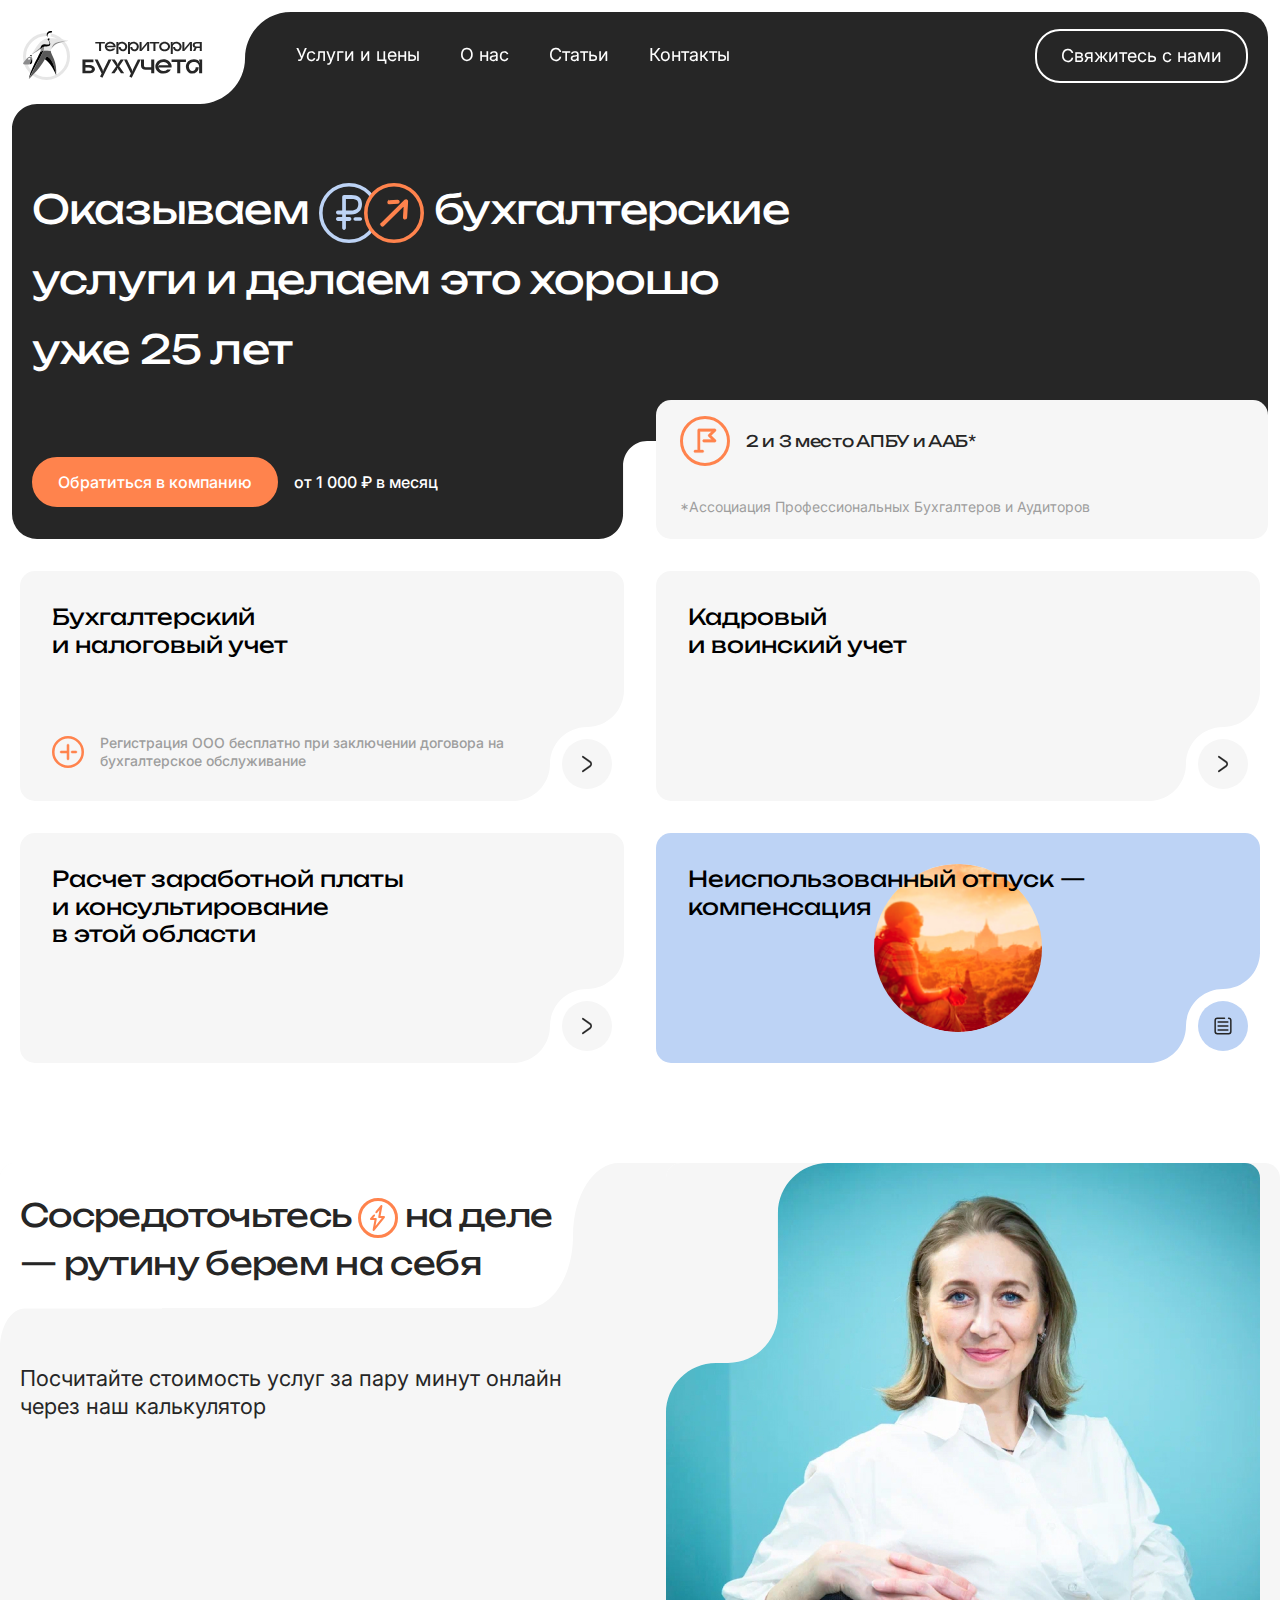
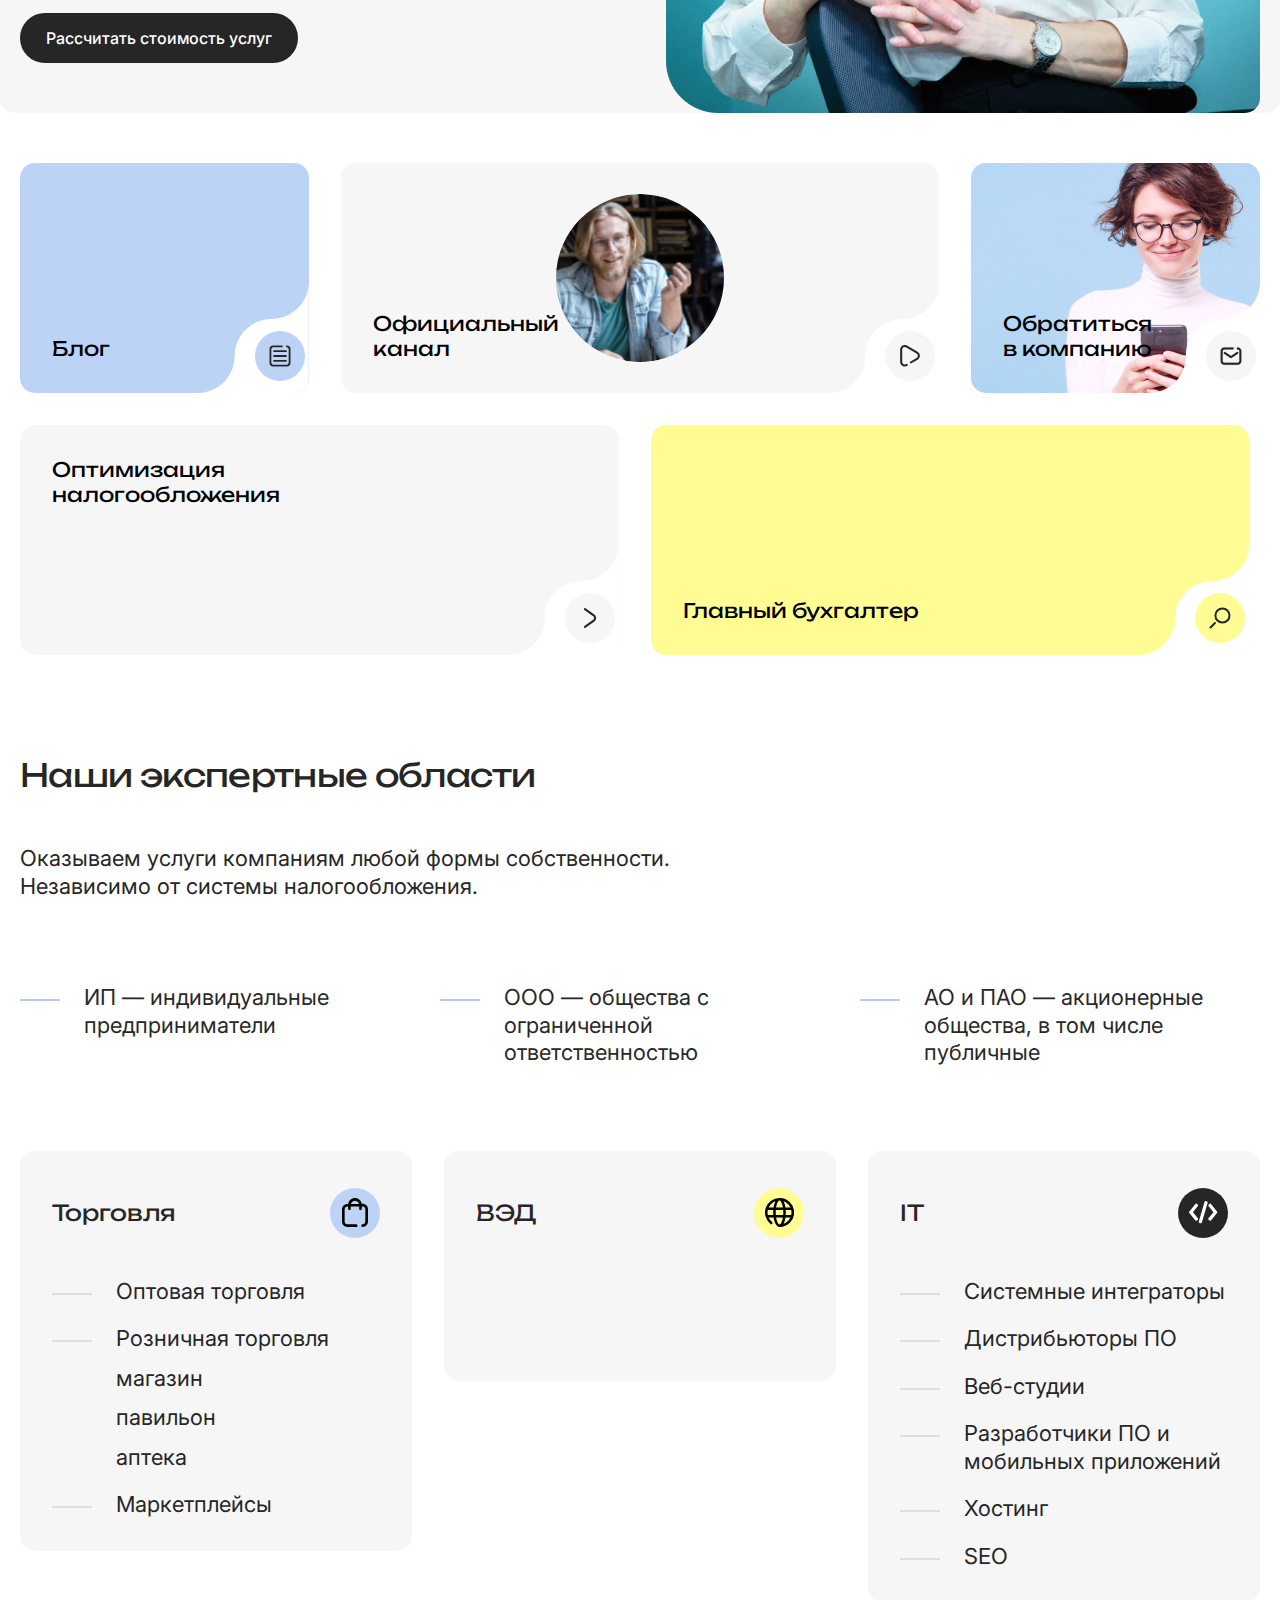
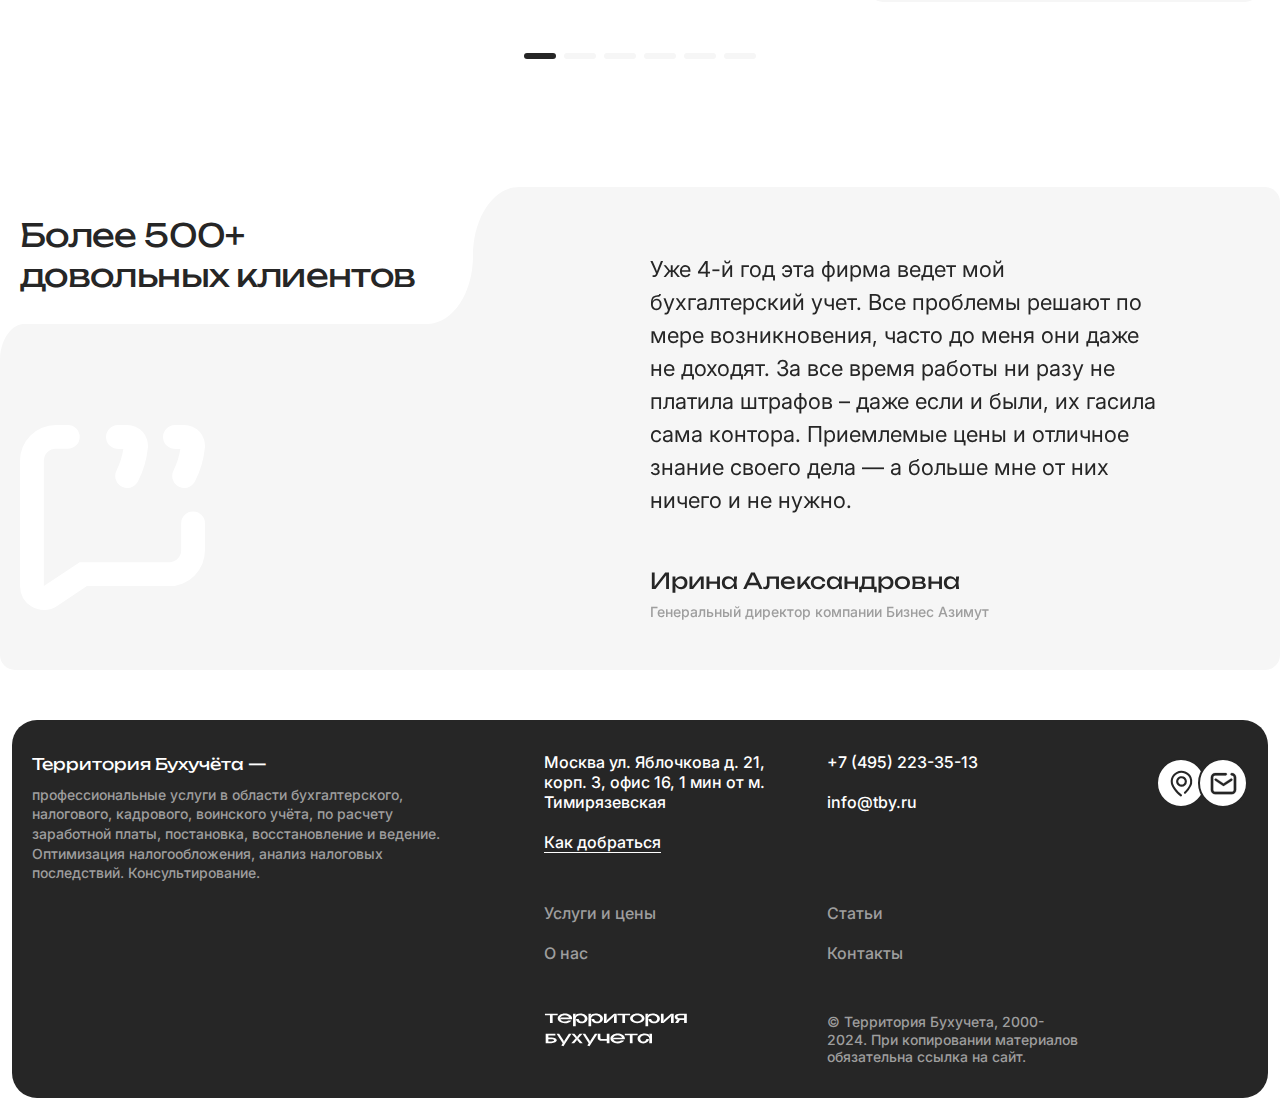
==== commit 8e728394: "fix: Improvements" ====
--- a/index.html
+++ b/index.html
@@ -401,6 +401,16 @@
 							</div>
 							<div class="swiper-pagination"></div>
 						</div>
+						<button class="swiper-button-prev" aria-label="Назад">
+							<svg class="swiper-button-icon">
+								<use xlink:href="img/sprite.svg#icon-arrow-prev"></use>
+							</svg>
+						</button>
+						<button class="swiper-button-next" aria-label="Далее">
+							<svg class="swiper-button-icon">
+								<use xlink:href="img/sprite.svg#icon-arrow-more"></use>
+							</svg>
+						</button>
 					</div>
 				</div>
 			</section>
--- a/css/app.min.css
+++ b/css/app.min.css
@@ -1 +1 @@
-body{position:relative;overflow-x:hidden;font-family:"Inter",sans-serif;font-size:16px;line-height:1.25;color:#262626}ul,ol,li{display:block;padding:0;margin:0;list-style:none}h1,h2,h3,h4,h5,h6{margin:0;font-family:"Unbounded",sans-serif;font-weight:normal;line-height:1.25}p{margin:0}a{display:inline-block;color:#000;text-decoration:none;-webkit-transition:all .25s ease-in-out;transition:all .25s ease-in-out}a:hover{text-decoration:none;color:#000}a:active{color:#000}input[type=number]{-moz-appearance:textfield}input[type=number]::-webkit-outer-spin-button,input[type=number]::-webkit-inner-spin-button{display:none;-webkit-appearance:none;appearance:none;margin:0}picture{display:block}img{max-width:100%}svg{-webkit-transition:all .25s ease-in-out;transition:all .25s ease-in-out}.container{margin:0 auto;padding:0 20px;max-width:1380px;width:100%}@media screen and (max-width: 767px){.container{padding:0 12px}}.btn{display:-webkit-box;display:-ms-flexbox;display:flex;-webkit-box-align:center;-ms-flex-align:center;align-items:center;-webkit-box-pack:center;-ms-flex-pack:center;justify-content:center;padding:15px 24px;width:-webkit-fit-content;width:-moz-fit-content;width:fit-content;font-size:16px;font-weight:500;line-height:1;text-align:center;color:#fff;background:#ff834d;border:2px solid #ff834d;border-radius:25px;-webkit-transition:all .25s ease-in-out;transition:all .25s ease-in-out}.btn>svg{min-width:16px;width:16px;height:16px}.btn>*+*{margin-left:12px}.btn:focus{outline:none}.btn:hover{color:#fff}.btn--md{padding:16px 24px;font-size:18px;font-weight:normal}.btn--circle{padding:15px}.btn--dark{color:#fff;background:#262626;border-color:#262626}.btn--dark-border{color:#262626;background:rgba(0,0,0,0);border-color:#262626}.btn--dark-border:hover{color:#262626}.btn--white-border{color:#fff;background:rgba(0,0,0,0);border-color:#fff}.btn--white-border:hover{color:#fff}@media screen and (hover: hover){.btn:hover{color:#fff;background:#fe9567;border-color:#fe9567}.btn--dark:hover{color:#fff;background:#383838;border-color:#383838}.btn--dark-border:hover{color:#fff;background:#262626;border-color:#262626}.btn--white-border:hover{color:#262626;background:#fff;border-color:#fff}}@media screen and (max-width: 767px){.btn{padding:7.5px 16px;font-size:14px;font-weight:normal}.btn>svg{min-width:14px;width:14px;height:14px}.btn--circle{padding:7.5px}}.input-field__inner{position:relative;z-index:1}.input-field__input{-webkit-appearance:none;-moz-appearance:none;appearance:none;display:block;padding:0 0 8px 0;width:100%;font-size:22px;font-weight:normal;line-height:1.5;color:#262626;background:rgba(0,0,0,0);border:none;border-bottom:2px solid #262626;border-radius:0;-webkit-transition:all .25s ease-in-out;transition:all .25s ease-in-out}.input-field__input::-webkit-input-placeholder{opacity:1;color:#262626}.input-field__input::-moz-placeholder{opacity:1;color:#262626}.input-field__input:-ms-input-placeholder{opacity:1;color:#262626}.input-field__input::-ms-input-placeholder{opacity:1;color:#262626}.input-field__input::placeholder{opacity:1;color:#262626}.input-field__input:focus{outline:none}@media screen and (max-width: 767px){.input-field__input{padding:0 0 4px 0;font-size:16px}}.file__input{display:none}.file__label{display:-webkit-box;display:-ms-flexbox;display:flex;-webkit-box-align:center;-ms-flex-align:center;align-items:center;padding:10px 20px;width:-webkit-fit-content;width:-moz-fit-content;width:fit-content;font-size:20px;font-weight:normal;background:rgba(0,0,0,0);border:2px solid #262626;border-radius:25px;cursor:pointer;-webkit-transition:all .25s ease-in-out;transition:all .25s ease-in-out}.file__label>svg{min-width:16px;width:16px;height:32px;color:#262626}.file__label>*+*{margin-left:16px}.file__label:focus{outline:none}.file__label--lg{padding:14px 20px}@media screen and (hover: hover){.file__label:hover{color:#fff;background:#262626}.file__label:hover>svg{color:#fff}}@media screen and (max-width: 767px){.file__label{padding:6.75px 16px;font-size:14px;border:1px solid #262626}.file__label>svg{min-width:8px;width:8px;height:17px}.file__label>*+*{margin-left:12px}}.file__loaded{display:-webkit-box;display:-ms-flexbox;display:flex;-webkit-box-align:center;-ms-flex-align:center;align-items:center;padding:10px 20px;min-height:56px;width:-webkit-fit-content;width:-moz-fit-content;width:fit-content;font-size:20px;font-weight:normal;background:rgba(0,0,0,0);border:2px solid #262626;border-radius:25px;cursor:pointer;-webkit-transition:all .25s ease-in-out;transition:all .25s ease-in-out}.file__loaded>svg{min-width:16px;width:16px;height:32px;color:#262626}.file__loaded>*+*{margin-left:16px}.file__loaded:focus{outline:none}.file__loaded--lg{padding:14px 20px;min-height:64px}@media screen and (hover: hover){.file__loaded:hover{color:#fff;background:#262626}.file__loaded:hover>svg{color:#fff}.file__loaded:hover .file__delete>svg{color:#fff}}@media screen and (max-width: 767px){.file__loaded{padding:6.75px 16px;font-size:14px;border:1px solid #262626}.file__loaded>svg{min-width:8px;width:8px;height:17px}.file__loaded>*+*{margin-left:12px}}.file__delete{display:-webkit-box;display:-ms-flexbox;display:flex;-webkit-box-align:center;-ms-flex-align:center;align-items:center;-webkit-box-pack:center;-ms-flex-pack:center;justify-content:center;padding:0;min-width:16px;width:16px;height:16px;font-size:0;background:rgba(0,0,0,0);border:none;border-radius:0;-webkit-transition:all .25s ease-in-out;transition:all .25s ease-in-out}.file__delete>svg{min-width:16px;width:16px;height:16px;color:#262626}.file__delete:focus{outline:none}.default-select .ss-main{width:100%}.default-select .ss-main .ss-single-selected{padding:8px 16px;width:100%;height:100%;font-size:14px;font-weight:normal;line-height:1.25;color:#262626;background:#fff;border:none;border-radius:25px;-webkit-transition:all .25s ease-in-out;transition:all .25s ease-in-out}.default-select .ss-main .ss-single-selected .placeholder .ss-disabled{color:#262626}.default-select .ss-main .ss-single-selected .placeholder{display:block;overflow:hidden;max-width:100%;line-height:1.25;white-space:nowrap;text-overflow:ellipsis}.default-select .ss-main .ss-single-selected .ss-arrow{margin:0 0 0 20px}.default-select .ss-main .ss-single-selected .ss-arrow span{padding:0;margin:0;min-width:14px;width:14px;height:14px;background-image:url(../img/sprite.svg#icon-caret-select);background-repeat:no-repeat;background-size:contain;background-position:center center;border:0;-webkit-transform:none;-ms-transform:none;transform:none;-webkit-transition:all .25s ease-in-out;transition:all .25s ease-in-out}.default-select .ss-main .ss-single-selected .ss-arrow span.arrow-up{-webkit-transform:translateY(0) rotate(180deg);-ms-transform:translateY(0) rotate(180deg);transform:translateY(0) rotate(180deg);margin:0}.default-select .ss-main .ss-single-selected .ss-arrow span.arrow-down{-webkit-transform:rotate(0);-ms-transform:rotate(0);transform:rotate(0)}.default-select .ss-main .ss-single-selected.ss-open-below,.default-select .ss-main .ss-single-selected.ss-open-above{border-radius:25px}.default-select .ss-main .ss-single-selected.ss-open-below+*{margin-top:6px}.default-select .ss-main .ss-single-selected.ss-open-above+*{-webkit-transform:scale(1) translateY(-6px);-ms-transform:scale(1) translateY(-6px);transform:scale(1) translateY(-6px);border-radius:25px}.default-select .ss-content .ss-search{display:none}.default-select .ss-content{z-index:99 !important;overflow-x:hidden;overflow-y:auto;margin:0;padding:4px 0;max-width:calc(100vw - 48px);max-height:142px;min-width:100%;width:-webkit-max-content;width:-moz-max-content;width:max-content;color:#262626;background:#fff;border:none;border-radius:15px}.default-select .ss-content .ss-list{padding:0;max-height:none}.default-select .ss-content .ss-list .ss-option{padding:8px 16px;font-size:14px;font-weight:normal;line-height:1.25;color:#262626;cursor:pointer;-webkit-transition:all .25s ease-in-out;transition:all .25s ease-in-out}.default-select .ss-content .ss-list .ss-option.ss-disabled:not(.ss-option-selected){display:none}.default-select .ss-option:first-child.ss-disabled.ss-option-selected{display:none}.default-select .ss-content .ss-list .ss-option.ss-disabled{display:none}.default-select .ss-content .ss-list .ss-option:hover,.default-select .ss-content .ss-list .ss-option.ss-highlighted{color:#ff834d;background:rgba(0,0,0,0)}.default-select .ss-arrow .arrow-down{width:auto;height:auto;background:none}.square-checkbox{display:-webkit-box;display:-ms-flexbox;display:flex;-webkit-box-align:center;-ms-flex-align:center;align-items:center;overflow:hidden;cursor:pointer}.square-checkbox__input{display:none}.square-checkbox__input:checked~.square-checkbox__group .square-checkbox__icon::before{background:#fff}.square-checkbox__input[disabled]~.square-checkbox__group{opacity:.4}.square-checkbox__group{display:-webkit-box;display:-ms-flexbox;display:flex;-webkit-box-align:center;-ms-flex-align:center;align-items:center;margin:0;cursor:pointer}.square-checkbox__icon{position:relative;display:block;overflow:hidden;margin-right:25px;min-width:26px;width:26px;height:26px;border:2px solid #fff;-webkit-transition:all .25s ease-in-out;transition:all .25s ease-in-out}.square-checkbox__icon::before{content:"";position:absolute;top:50%;left:50%;z-index:1;-webkit-transform:translate(-50%, -50%);-ms-transform:translate(-50%, -50%);transform:translate(-50%, -50%);display:block;min-width:10px;width:10px;height:10px;-webkit-transition:all .25s ease-in-out;transition:all .25s ease-in-out}@media screen and (max-width: 767px){.square-checkbox__icon{margin-right:13px;min-width:20px;width:20px;height:20px}}.square-checkbox__title{display:block;margin:auto 0;font-size:22px;font-weight:normal;line-height:1;text-align:left;-webkit-transition:all .25s ease-in-out;transition:all .25s ease-in-out}@media screen and (max-width: 767px){.square-checkbox__title{font-size:16px}}.circle-checkbox{display:-webkit-box;display:-ms-flexbox;display:flex;-webkit-box-align:center;-ms-flex-align:center;align-items:center;overflow:hidden;cursor:pointer}.circle-checkbox__input{display:none}.circle-checkbox__input:checked~.circle-checkbox__group .circle-checkbox__icon::before{background:#fff}.circle-checkbox__input[disabled]~.circle-checkbox__group{opacity:.4}.circle-checkbox__group{display:-webkit-box;display:-ms-flexbox;display:flex;-webkit-box-align:center;-ms-flex-align:center;align-items:center;margin:0;cursor:pointer}.circle-checkbox__icon{position:relative;display:block;overflow:hidden;margin-right:25px;min-width:26px;width:26px;height:26px;border:2px solid #fff;border-radius:50%;-webkit-transition:all .25s ease-in-out;transition:all .25s ease-in-out}.circle-checkbox__icon::before{content:"";position:absolute;top:50%;left:50%;z-index:1;-webkit-transform:translate(-50%, -50%);-ms-transform:translate(-50%, -50%);transform:translate(-50%, -50%);display:block;min-width:10px;width:10px;height:10px;border-radius:50%;-webkit-transition:all .25s ease-in-out;transition:all .25s ease-in-out}@media screen and (max-width: 767px){.circle-checkbox__icon{margin-right:13px;min-width:20px;width:20px;height:20px}}.circle-checkbox__title{display:block;margin:auto 0;font-size:22px;font-weight:normal;line-height:1;text-align:left;-webkit-transition:all .25s ease-in-out;transition:all .25s ease-in-out}@media screen and (max-width: 767px){.circle-checkbox__title{font-size:16px}}.operations-checkbox__wrapper{display:-webkit-box;display:-ms-flexbox;display:flex;width:-webkit-fit-content;width:-moz-fit-content;width:fit-content}.operations-checkbox__item{position:relative;z-index:1;width:-webkit-fit-content;width:-moz-fit-content;width:fit-content;text-align:center}.operations-checkbox__item:first-child::after{content:"";position:absolute;top:11px;right:0;z-index:-1;display:block;width:50%;height:2px;background:#fff}.operations-checkbox__item+.operations-checkbox__item{margin-left:41px}.operations-checkbox__item+.operations-checkbox__item::before{content:"";position:absolute;top:11px;left:0;z-index:-1;-webkit-transform:translate(-100%, 0);-ms-transform:translate(-100%, 0);transform:translate(-100%, 0);display:block;width:41px;height:2px;background:#fff}.operations-checkbox__item+.operations-checkbox__item:not(:last-child)::after{content:"";position:absolute;top:11px;left:0;z-index:-1;display:block;width:100%;height:2px;background:#fff}.operations-checkbox__item+.operations-checkbox__item:last-child::after{content:"";position:absolute;top:11px;left:0;z-index:-1;display:block;width:50%;height:2px;background:#fff}@media screen and (min-width: 1200px)and (max-width: 1399px){.operations-checkbox__item+.operations-checkbox__item{margin-left:31px}.operations-checkbox__item+.operations-checkbox__item::before{width:31px}}@media screen and (min-width: 768px)and (max-width: 1199px){.operations-checkbox__item+.operations-checkbox__item{margin-left:21px}.operations-checkbox__item+.operations-checkbox__item::before{width:21px}}.operations-checkbox__input{display:none}.operations-checkbox__input:checked~.operations-checkbox__group .operations-checkbox__icon{background:#ff834d}.operations-checkbox__input:checked~.operations-checkbox__group .operations-checkbox__icon::before{opacity:0}.operations-checkbox__input[disabled]~.operations-checkbox__group{opacity:.4}.operations-checkbox__group{cursor:pointer}.operations-checkbox__icon{position:relative;z-index:1;display:block;margin:0 auto;min-width:24px;width:24px;height:24px;border-radius:50%;-webkit-transition:all .25s ease-in-out;transition:all .25s ease-in-out}.operations-checkbox__icon::before{content:"";position:absolute;top:50%;left:50%;z-index:-1;-webkit-transform:translate(-50%, -50%);-ms-transform:translate(-50%, -50%);transform:translate(-50%, -50%);display:block;min-width:8px;width:8px;height:8px;background:#d9d9d9;border-radius:50%;-webkit-transition:all .25s ease-in-out;transition:all .25s ease-in-out}.operations-checkbox__title{display:block;margin:13px auto 0;width:-webkit-fit-content;width:-moz-fit-content;width:fit-content;font-size:22px;font-weight:500}.operations-checkbox__value{display:block;margin-top:44px;width:-webkit-fit-content;width:-moz-fit-content;width:fit-content;font-size:16px;font-weight:500}.c-icons--white .c-icons__link{background:#262626;border-color:#fff}.c-icons--white .c-icons__icon{color:#fff}.c-icons--light .c-icons__link{background:#f6f6f6}.c-icons--accent .c-icons__link{background:#ff834d;border-color:#fff}.c-icons--accent .c-icons__link>svg{color:#fff}.c-icons--blue .c-icons__link{background:#bdd3f5}.c-icons--yellow .c-icons__link{background:#fefc93}.c-icons__list{display:-webkit-box;display:-ms-flexbox;display:flex}.c-icons__item+.c-icons__item{margin-left:-8px}.c-icons__link{display:-webkit-box;display:-ms-flexbox;display:flex;-webkit-box-align:center;-ms-flex-align:center;align-items:center;-webkit-box-pack:center;-ms-flex-pack:center;justify-content:center;min-width:50px;width:50px;height:50px;background:#fff;border:2px solid #262626;border-radius:50%}@media screen and (hover: hover){.c-icons__link:hover{background:#262626;border-color:#fff}.c-icons__link:hover>svg{color:#fff}}.c-icons__icon{min-width:27px;width:27px;height:27px;color:#262626}.c-text-icons{display:-webkit-inline-box;display:-ms-inline-flexbox;display:inline-flex;vertical-align:middle}.c-text-icons--sm .c-text-icons__icon{min-width:40px;width:40px;height:40px}@media screen and (max-width: 767px){.c-text-icons--sm .c-text-icons__icon{min-width:25px;width:25px;height:25px}}.c-text-icons--sm .c-text-icons__icon+.c-text-icons__icon{margin-left:-10px}@media screen and (max-width: 767px){.c-text-icons--sm .c-text-icons__icon+.c-text-icons__icon{margin-left:-4px}}.c-text-icons__icon+.c-text-icons__icon{margin-left:-15px}@media screen and (max-width: 767px){.c-text-icons__icon+.c-text-icons__icon{margin-left:-4px}}.c-text-icons__icon{display:block;overflow:hidden;min-width:60px;width:60px;height:60px}.c-text-icons__icon img{display:block;width:100%;height:100%;-o-object-fit:cover;object-fit:cover}@media screen and (max-width: 767px){.c-text-icons__icon{min-width:30px;width:30px;height:30px}}.header{position:fixed;top:29px;right:0;left:0;z-index:200}.header--white .header__logotype .dark{display:none}.header--white .header__logotype .white{display:block}@media screen and (hover: hover){.header--white .nav__elem:hover .nav__link{border-color:#fff}}.header--white .nav__link{color:#fff}.header--white .nav__link:hover{color:#fff}@media screen and (hover: hover){.header--white .nav__link:hover{border-color:#fff}}.header--scroll .header__wrapper::before{opacity:1}.header--scroll .header__logotype .dark{display:block}.header--scroll .header__logotype .white{display:none}.header--scroll .nav__link{color:#262626}.header--scroll .nav__link:hover{color:#262626}@media screen and (hover: hover){.header--scroll .nav__link:hover{border-color:#262626}}.header--scroll .btn{color:#262626;background:rgba(0,0,0,0);border-color:#262626}.header--scroll .btn:hover{color:#262626}@media screen and (hover: hover){.header--scroll .btn:hover{color:#fff;background:#262626;border-color:#262626}}.header--scroll .c-icons .c-icons__link{background:#fff;border-color:#262626}.header--scroll .c-icons .c-icons__icon{color:#262626}@media screen and (min-width: 1024px){.header::before{content:"";position:absolute;top:-29px;right:0;left:0;z-index:1;display:block;width:100%;height:12px;background:#fff}}@media screen and (max-width: 1023px){.header{top:24px}}.header__wrapper{position:relative;z-index:1;display:-webkit-box;display:-ms-flexbox;display:flex;-webkit-box-align:center;-ms-flex-align:center;align-items:center;-webkit-box-pack:justify;-ms-flex-pack:justify;justify-content:space-between}@media screen and (min-width: 1411px){.header__wrapper::before{right:-24px;width:calc(100% - 244px + 24px)}}@media screen and (min-width: 1024px)and (max-width: 1410px){.header__wrapper{padding-right:12px}.header__wrapper::before{right:-8px}}@media screen and (min-width: 1200px)and (max-width: 1410px){.header__wrapper::before{width:calc(100% - 244px + 8px)}}@media screen and (min-width: 1024px)and (max-width: 1199px){.header__wrapper::before{width:calc(100% - 214px + 8px)}}@media screen and (min-width: 1024px){.header__wrapper::before{content:"";position:absolute;top:-12px;z-index:-1;-webkit-transform:translate3d(0, 0, 0);transform:translate3d(0, 0, 0);display:block;height:calc(100% + 24px);opacity:0;background:-webkit-gradient(linear, left bottom, left top, color-stop(-0.52%, rgba(255, 255, 255, 0.9)), to(rgba(255, 255, 255, 0.9)));background:linear-gradient(360deg, rgba(255, 255, 255, 0.9) -0.52%, rgba(255, 255, 255, 0.9) 100%);border-radius:50px;-webkit-backdrop-filter:blur(2.5px);backdrop-filter:blur(2.5px);-webkit-transition:all .25s ease-in-out;transition:all .25s ease-in-out}}@media screen and (max-width: 1023px){.header__wrapper{padding:0 12px}.header__wrapper::before{content:"";position:absolute;top:-24px;right:0;left:0;z-index:-1;-webkit-transform:translate3d(0, 0, 0);transform:translate3d(0, 0, 0);display:block;width:100%;height:calc(100% + 48px);opacity:0;background:#fff;border-radius:0 0 25px 25px;-webkit-transition:all .25s ease-in-out;transition:all .25s ease-in-out}}@media screen and (min-width: 768px)and (max-width: 1023px){.header__wrapper::before{right:-20px;left:-20px;width:calc(100% + 40px)}}@media screen and (max-width: 767px){.header__wrapper::before{right:-12px;left:-12px;width:calc(100% + 24px)}}.header__logotype{display:block;margin-right:30px;overflow:hidden;min-width:183px;width:183px;height:50px}.header__logotype picture{display:block;width:100%;height:100%}.header__logotype img{display:block;width:100%;height:100%;-o-object-fit:contain;object-fit:contain;-o-object-position:left center;object-position:left center}@media screen and (min-width: 1024px)and (max-width: 1199px){.header__logotype{min-width:163px;width:163px;height:54px}}@media screen and (max-width: 1023px){.header__logotype{min-width:143px;width:143px;height:34px}.header__logotype .white{display:none}}.header__nav{margin-right:auto;padding-left:63px}@media screen and (min-width: 1024px)and (max-width: 1199px){.header__nav{padding-left:47px}}@media screen and (max-width: 1023px){.header__nav{display:none}}.header__btn{margin-left:12px}@media screen and (max-width: 1023px){.header__btn{display:none}}@media screen and (min-width: 1024px){.header__icons{display:none}}@media screen and (min-width: 1380px){.header__before{width:calc((100vw - 1340px)/2 + 260px - 79px)}}@media screen and (min-width: 1200px)and (max-width: 1379px){.header__before{width:189px}}@media screen and (min-width: 1024px)and (max-width: 1199px){.header__before{width:163px}}@media screen and (min-width: 1024px){.header__before{position:absolute;top:-17px;left:0;z-index:-1;height:92px;background:#fff}.header__before::before{content:"";position:absolute;top:0;left:0;z-index:1;display:block;width:162px;height:117px;background:#fff;-webkit-clip-path:url(#main-before-left);clip-path:url(#main-before-left)}.header__before::after{content:"";position:absolute;top:0;right:1px;z-index:1;-webkit-transform:translate(100%, 0);-ms-transform:translate(100%, 0);transform:translate(100%, 0);display:block;width:91px;height:92px;background:#fff;-webkit-clip-path:url(#main-before-right);clip-path:url(#main-before-right)}}.nav__list{display:-webkit-box;display:-ms-flexbox;display:flex;-webkit-box-align:center;-ms-flex-align:center;align-items:center;width:-webkit-fit-content;width:-moz-fit-content;width:fit-content}@media screen and (max-width: 1023px){.nav__list{-webkit-box-orient:vertical;-webkit-box-direction:normal;-ms-flex-direction:column;flex-direction:column;-webkit-box-align:start;-ms-flex-align:start;align-items:flex-start;width:100%}}@media screen and (max-width: 1023px){.nav__item{width:100%}}.nav__item+.nav__item{margin-left:40px}@media screen and (max-width: 1023px){.nav__item+.nav__item{margin-top:40px;margin-left:0}}.nav__elem{position:relative;z-index:10;margin-bottom:-6px;padding-bottom:6px}@media screen and (hover: hover){.nav__elem:hover .nav__link{border-color:#262626}.nav__elem:hover .nav__sublist{visibility:visible;opacity:1;-webkit-transform:scale(1) translateY(0);-ms-transform:scale(1) translateY(0);transform:scale(1) translateY(0);pointer-events:all}}@media screen and (max-width: 1023px){.nav__elem{margin-bottom:0;padding-bottom:0;width:100%}.nav__elem.is--open .nav__link>svg{-webkit-transform:rotate(-90deg);-ms-transform:rotate(-90deg);transform:rotate(-90deg)}.nav__elem.is--open .nav__sublist{display:block}}.nav__link{display:-webkit-box;display:-ms-flexbox;display:flex;-webkit-box-align:center;-ms-flex-align:center;align-items:center;-webkit-box-pack:justify;-ms-flex-pack:justify;justify-content:space-between;width:-webkit-fit-content;width:-moz-fit-content;width:fit-content;font-size:18px;font-weight:normal;border-bottom:1px solid rgba(0,0,0,0)}.nav__link>svg{min-width:18px;width:18px;height:18px;color:#262626}@media screen and (hover: hover){.nav__link:hover{border-color:#262626}}@media screen and (max-width: 1023px){.nav__link{width:100%;font-family:"Unbounded",sans-serif;font-size:20px;letter-spacing:-0.02em;color:#fff}.nav__link>svg{color:#fff}.nav__link:hover{color:#fff}}@media screen and (min-width: 1024px){.nav__sublist{position:absolute;top:100%;left:0;z-index:100;-webkit-transform:scale(0.99) translateY(-0.7em);-ms-transform:scale(0.99) translateY(-0.7em);transform:scale(0.99) translateY(-0.7em);display:block;overflow:hidden;visibility:hidden;opacity:0;-webkit-transform-origin:top;-ms-transform-origin:top;transform-origin:top;padding:24px;min-width:-webkit-max-content;min-width:-moz-max-content;min-width:max-content;width:100%;background:#fff;border-radius:15px;-webkit-transition-timing-function:cubic-bezier(0.16, 1, 0.3, 1);transition-timing-function:cubic-bezier(0.16, 1, 0.3, 1);-webkit-transition-duration:500ms;transition-duration:500ms;-webkit-transition-property:opacity,-webkit-transform;transition-property:opacity,-webkit-transform;transition-property:opacity,transform;transition-property:opacity,transform,-webkit-transform;pointer-events:none;will-change:opacity,transform}.nav__sublist:hover{visibility:visible;opacity:1;-webkit-transform:scale(1) translateY(0);-ms-transform:scale(1) translateY(0);transform:scale(1) translateY(0);pointer-events:all}}@media screen and (max-width: 1023px){.nav__sublist{display:none;margin-top:22px}}.nav__subitem+.nav__subitem{margin-top:24px}.nav__sublink{display:block;width:-webkit-fit-content;width:-moz-fit-content;width:fit-content;font-size:18px;font-weight:normal;color:#262626;border-bottom:1px solid rgba(0,0,0,0)}.nav__sublink:hover{color:#262626}@media screen and (hover: hover){.nav__sublink:hover{border-color:#262626}}@media screen and (max-width: 1023px){.nav__sublink{color:#fff}.nav__sublink:hover{color:#fff}}.footer{position:relative;z-index:1;margin:50px 12px 12px;padding:32px 0;color:#fff}.footer::before{content:"";position:absolute;top:0;right:0;bottom:0;left:0;z-index:-1;display:block;width:100%;height:100%;background:#262626;border-radius:25px}.footer--indent-lg{margin-top:100px}@media screen and (max-width: 1023px){.footer::before{border-radius:15px}}@media screen and (min-width: 768px)and (max-width: 1023px){.footer{padding:20px 0}}@media screen and (max-width: 767px){.footer{margin-top:12px;padding:12px 0}.footer--indent-lg{margin-top:24px}}.footer__wrapper{display:-webkit-box;display:-ms-flexbox;display:flex;-webkit-box-pack:justify;-ms-flex-pack:justify;justify-content:space-between}.footer__left{max-width:424px;width:100%}@media screen and (min-width: 1024px)and (max-width: 1199px){.footer__left{max-width:364px}}@media screen and (max-width: 1023px){.footer__left{display:none}}.footer__right{display:-webkit-box;display:-ms-flexbox;display:flex;-webkit-box-orient:vertical;-webkit-box-direction:normal;-ms-flex-direction:column;flex-direction:column;-webkit-box-pack:justify;-ms-flex-pack:justify;justify-content:space-between;padding-left:88px;max-width:calc(100% - 424px);width:100%}@media screen and (min-width: 1024px)and (max-width: 1199px){.footer__right{padding-left:40px;max-width:calc(100% - 364px)}}@media screen and (max-width: 1023px){.footer__right{padding:0;max-width:none}}.footer__title{font-family:"Unbounded",sans-serif;font-size:16px;font-weight:normal;line-height:1.55}.footer__title span{display:block;margin-top:8px;font-family:"Inter",sans-serif;font-size:14px;font-weight:500;line-height:1.4;color:#9e9e9e}.footer__inner{display:-webkit-box;display:-ms-flexbox;display:flex}@media screen and (max-width: 1023px){.footer__inner:not(.footer__inner--nowrap){-webkit-box-orient:vertical;-webkit-box-direction:normal;-ms-flex-direction:column;flex-direction:column}.footer__inner:not(.footer__inner--nowrap) .footer__block{width:100%}.footer__inner:not(.footer__inner--nowrap) .footer__block:nth-child(n+2){margin-top:24px}.footer__inner--nowrap .footer__block{width:calc(50% - 10px)}.footer__inner--nowrap .footer__block:nth-child(2n){margin-left:20px}.footer__inner--nowrap .footer__block:nth-child(n+3){margin-top:12px}}.footer__inner+.footer__inner{margin-top:50px}@media screen and (max-width: 1023px){.footer__inner+.footer__inner{margin-top:24px}.footer__inner+.footer__inner:last-child{margin-top:34px}}@media screen and (min-width: 1400px){.footer__block:first-child{max-width:352px;width:100%}.footer__block:nth-child(2){margin-left:51px;max-width:266px;width:100%}.footer__block:nth-child(2)+.footer__block:last-child{margin-left:auto}}@media screen and (min-width: 1200px)and (max-width: 1399px){.footer__block:first-child{max-width:252px;width:100%}.footer__block:nth-child(2){margin-left:31px;max-width:252px;width:100%}.footer__block:nth-child(2)+.footer__block:last-child{margin-left:auto}}@media screen and (min-width: 1024px)and (max-width: 1199px){.footer__block:first-child{max-width:212px;width:100%}.footer__block:nth-child(2){margin-left:21px;max-width:212px;width:100%}.footer__block:nth-child(2)+.footer__block:last-child{margin-left:auto}}@media screen and (max-width: 1023px){.footer__block:nth-child(2)+.footer__block:last-child{display:none}}.footer__logotype{display:block;overflow:hidden;min-width:143px;width:143px;height:34px}.footer__logotype img{display:block;width:100%;height:100%;-o-object-fit:contain;object-fit:contain}.footer__address{display:block;margin:0;width:-webkit-fit-content;width:-moz-fit-content;width:fit-content;font-size:16px;font-weight:500;color:#fff}@media screen and (max-width: 767px){.footer__address{font-size:12px}}.footer__address+.footer__link,.footer__link+.footer__link{margin-top:20px}@media screen and (max-width: 1023px){.footer__address+.footer__link,.footer__link+.footer__link{margin-top:12px}}.footer__link{display:block;width:-webkit-fit-content;width:-moz-fit-content;width:fit-content;font-size:16px;font-weight:500;color:#fff}.footer__link:hover{color:#fff}.footer__link--underline{border-bottom:1px solid #fff}@media screen and (hover: hover){.footer__link:hover{color:#ff834d;border-color:#ff834d}}@media screen and (max-width: 767px){.footer__link{font-size:12px}}.footer__icons{margin-top:6px}.footer__list-item+.footer__list-item{margin-top:20px}@media screen and (max-width: 767px){.footer__list-item+.footer__list-item{margin-top:12px}}.footer__list-link{display:block;width:-webkit-fit-content;width:-moz-fit-content;width:fit-content;font-size:16px;font-weight:500;color:#9e9e9e}.footer__list-link:hover{color:#9e9e9e}@media screen and (hover: hover){.footer__list-link:hover{color:#ff834d}}@media screen and (max-width: 767px){.footer__list-link{font-size:12px}}.footer__copyright{display:block;width:-webkit-fit-content;width:-moz-fit-content;width:fit-content;font-size:14px;font-weight:500;color:#9e9e9e}@media screen and (max-width: 767px){.footer__copyright{max-width:266px;font-size:12px}}.menu{position:fixed;top:12px;right:12px;left:12px;z-index:1000;-webkit-transform:translate(104%, 0);-ms-transform:translate(104%, 0);transform:translate(104%, 0);display:block;overflow-x:hidden;overflow-y:auto;max-height:calc(100dvh - 24px);max-width:calc(100% - 24px);width:100%;background:#262626;border-radius:15px;opacity:0;visibility:hidden;pointer-events:none;-webkit-transition:all .25s ease-in-out;transition:all .25s ease-in-out}.menu.is--active{-webkit-transform:translate(0, 0);-ms-transform:translate(0, 0);transform:translate(0, 0);opacity:1;visibility:visible;pointer-events:auto}.menu__wrap{padding:16px 12px 40px;min-height:calc(100dvh - 24px)}.menu__top{display:-webkit-box;display:-ms-flexbox;display:flex;-webkit-box-align:center;-ms-flex-align:center;align-items:center;-webkit-box-pack:justify;-ms-flex-pack:justify;justify-content:space-between;margin-bottom:30px}.menu__logotype{display:block;overflow:hidden;min-width:143px;width:143px;height:34px}.menu__logotype img{display:block;width:100%;height:100%;-o-object-fit:contain;object-fit:contain;-o-object-position:left center;object-position:left center}.menu__close{display:-webkit-box;display:-ms-flexbox;display:flex;-webkit-box-align:center;-ms-flex-align:center;align-items:center;-webkit-box-pack:center;-ms-flex-pack:center;justify-content:center;padding:0;min-width:50px;width:50px;height:50px;font-size:0;background:rgba(0,0,0,0);border:2px solid #fff;border-radius:50%;-webkit-transition:all .25s ease-in-out;transition:all .25s ease-in-out}.menu__close>svg{min-width:17px;width:17px;height:17px;color:#fff}.menu__close:focus{outline:none}.menu__bottom{margin-top:30px;padding-top:30px;border-top:1px solid #424242}.scroll-disabled{overflow:hidden}.wrapper{display:-webkit-box;display:-ms-flexbox;display:flex;-webkit-box-orient:vertical;-webkit-box-direction:normal;-ms-flex-direction:column;flex-direction:column;overflow:hidden;min-height:100vh}.wrapper__content{-webkit-box-flex:1;-ms-flex:1 1 100%;flex:1 1 100%}.section-inner{margin-top:25px;padding-top:25px}@media screen and (max-width: 767px){.section-inner{margin-top:12px;padding-top:12px}}@media screen and (min-width: 768px){.section-inner__content>*:not(.wide){padding:0 32px;max-width:947px}}@media screen and (max-width: 767px){.section-inner__content{padding:0 12px}}.section-info{margin-top:50px;padding-top:50px}@media screen and (max-width: 767px){.section-info{margin-top:12px;padding-top:12px}}.section-info__content{margin:0 auto;max-width:883px;width:100%;text-align:center}.content{font-size:22px;font-weight:normal;line-height:1.6}@media screen and (max-width: 767px){.content{font-size:16px}}.content>*:not(:last-child){margin-bottom:50px}@media screen and (max-width: 767px){.content>*:not(:last-child){margin-bottom:24px}}.content h1:not([class]),.content h2:not([class]),.content h3:not([class]),.content h4:not([class]),.content h5:not([class]),.content h6:not([class]){font-family:"Unbounded",sans-serif;font-weight:normal}.content h1:not([class]){font-size:40px;line-height:1.375}@media screen and (max-width: 767px){.content h1:not([class]){font-size:20px;letter-spacing:-0.02em}}.content h2:not([class]){font-size:32px;line-height:1.5625;letter-spacing:-0.02em}@media screen and (max-width: 767px){.content h2:not([class]){font-size:19px;line-height:1.3157894737}}.content h3:not([class]){font-size:28px;line-height:1.7857142857;letter-spacing:-0.02em}@media screen and (max-width: 767px){.content h3:not([class]){font-size:19px;line-height:1.3157894737}}.content h4:not([class]){font-size:22px;line-height:1.8181818182}@media screen and (max-width: 767px){.content h4:not([class]){font-size:16px;line-height:1.5}}.content h5:not([class]){font-size:20px;line-height:1.5}@media screen and (max-width: 767px){.content h5:not([class]){font-size:16px}}.content h6:not([class]){font-size:18px;line-height:1.5}@media screen and (max-width: 767px){.content h6:not([class]){font-size:15px}}.content ul:not([class]) li{position:relative;z-index:1;display:block;margin:0;padding-left:56px;font-size:22px;font-weight:normal;line-height:1.6}.content ul:not([class]) li::before{content:"";position:absolute;top:18px;left:0;z-index:1;display:block;width:40px;height:2px;background:#bdd3f5}@media screen and (max-width: 767px){.content ul:not([class]) li{padding-left:40px;font-size:16px}.content ul:not([class]) li::before{top:11px;width:28px}}.content ul:not([class]) li+li{margin-top:46px}@media screen and (max-width: 767px){.content ul:not([class]) li+li{margin-top:24px}}.content ol:not([class]){counter-reset:num-list}.content ol:not([class]) li{position:relative;z-index:1;display:block;margin:0;padding-left:56px;font-size:22px;font-weight:normal;line-height:1.6}.content ol:not([class]) li::before{content:"";counter-increment:num-list;content:counter(num-list);position:absolute;top:0;left:0;z-index:1;display:-webkit-box;display:-ms-flexbox;display:flex;-webkit-box-align:center;-ms-flex-align:center;align-items:center;-webkit-box-pack:center;-ms-flex-pack:center;justify-content:center;width:32px;height:32px;font-size:16px;font-weight:normal;line-height:1.6;text-align:center;border:3px solid #bdd3f5;border-radius:50%}@media screen and (max-width: 767px){.content ol:not([class]) li{padding-left:40px;font-size:16px}.content ol:not([class]) li::before{width:25px;height:25px;font-size:14px;border:2px solid #bdd3f5}}.content ol:not([class]) li+li{margin-top:46px}@media screen and (max-width: 767px){.content ol:not([class]) li+li{margin-top:24px}}.content b,.content strong{font-weight:600}.content picture{display:block;overflow:hidden;width:100%;border-radius:25px}.content-slider__slider-wrapper{overflow-x:clip;margin:0 calc(50% - 50vw)}.content-slider__slider-wrapper .swiper{overflow:visible;margin:0 auto;padding:0 20px;max-width:1380px;width:100%}@media screen and (max-width: 767px){.content-slider__slider-wrapper .swiper{padding:0 24px}}.content-slider__slider-wrapper .swiper-slide{width:-webkit-fit-content;width:-moz-fit-content;width:fit-content;height:auto}.content-slider__slide{display:block;overflow:hidden;min-width:654px;width:654px;height:466px;border-radius:25px}.content-slider__slide img{display:block;width:100%;height:100%;-o-object-fit:cover;object-fit:cover}@media screen and (max-width: 767px){.content-slider__slide{min-width:293px;width:293px;height:200px;border-radius:15px}}.content-author__wrapper{position:relative;z-index:1;display:-webkit-box;display:-ms-flexbox;display:flex;-webkit-box-align:end;-ms-flex-align:end;align-items:flex-end}.content-author__img{position:relative;z-index:1;display:block;overflow:hidden;max-width:884px;min-width:884px;width:100%;height:414px;border-radius:15px}.content-author__img img{display:block;width:100%;height:100%;-o-object-fit:cover;object-fit:cover}@media screen and (min-width: 1024px)and (max-width: 1199px){.content-author__img{max-width:700px;min-width:700px;height:328px}}@media screen and (min-width: 1024px){.content-author__img::after{content:"";position:absolute;right:-1px;bottom:-1px;z-index:1;display:block;width:139px;height:139px;background:#fff;-webkit-clip-path:url(#information-card);clip-path:url(#information-card)}}@media screen and (max-width: 1023px){.content-author__img{max-width:none;min-width:auto;height:300px}.content-author__img::before{content:"";position:absolute;bottom:-1px;z-index:1;display:block;width:96px;height:92px;background:#fff;-webkit-clip-path:url(#content-author-before);clip-path:url(#content-author-before)}.content-author__img::after{content:"";position:absolute;right:-1px;bottom:-1px;z-index:1;display:block;width:159px;height:142px;background:#fff;-webkit-clip-path:url(#content-author-after);clip-path:url(#content-author-after)}}@media screen and (min-width: 768px)and (max-width: 1023px){.content-author__img::before{left:334px}}@media screen and (max-width: 767px){.content-author__img::before{left:60px}}@media screen and (max-width: 359px){.content-author__img::after{width:109px}}.content-author__body{position:relative;z-index:10;margin-left:-67px;max-width:calc(100% - 817px);width:100%}@media screen and (min-width: 1024px)and (max-width: 1199px){.content-author__body{max-width:calc(100% - 700px)}}@media screen and (max-width: 1023px){.content-author__body{position:absolute;right:0;bottom:0;margin-left:0;padding-bottom:12px}.content-author__body::before{content:"";position:absolute;right:0;bottom:-1px;z-index:-1;display:block;height:92px;background:#fff}}@media screen and (min-width: 768px)and (max-width: 1023px){.content-author__body{max-width:calc(100% - 429px)}.content-author__body::before{width:100%}}@media screen and (max-width: 767px){.content-author__body{max-width:calc(100% - 129px)}.content-author__body::before{width:calc(100% - 26px)}}.content-author__title{display:block;overflow:hidden;max-width:100%;width:-webkit-fit-content;width:-moz-fit-content;width:fit-content;font-family:"Unbounded",sans-serif;font-size:22px;font-weight:normal;white-space:nowrap;text-overflow:ellipsis}@media screen and (max-width: 767px){.content-author__title{font-size:16px}}.content-author__help{display:-webkit-box;-webkit-line-clamp:2;-webkit-box-orient:vertical;overflow:hidden;margin-top:8px;max-width:294px;width:-webkit-fit-content;width:-moz-fit-content;width:fit-content;font-size:14px;font-weight:500;line-height:1.2142857143;text-overflow:ellipsis;color:#9e9e9e}@media screen and (max-width: 767px){.content-author__help{font-size:12px;line-height:1.25}}.main{position:relative;z-index:1;margin:12px 12px 0}.main--light .main__wrap{color:#262626;background:#f6f6f6}.main--accent .main__wrap{color:#fff;background:#ff834d}.main--blue .main__wrap{color:#262626;background:#bdd3f5}.main--yellow .main__wrap{color:#262626;background:#fefc93}@media screen and (min-width: 768px)and (max-width: 1023px){.main{margin:12px 20px 0}}.main__wrap{position:relative;z-index:5;color:#fff;background:#262626;border-radius:25px}@media screen and (min-width: 1024px){.main__wrap--contacts{border-radius:25px 25px 0 25px}.main__wrap--contacts::after{content:"";position:absolute;right:0;bottom:0;z-index:1;-webkit-transform:translate(0, 100%);-ms-transform:translate(0, 100%);transform:translate(0, 100%);display:block;width:441px;height:86px;background:#ff834d;-webkit-clip-path:url(#contacts-after);clip-path:url(#contacts-after)}}@media screen and (max-width: 1023px){.main__wrap{border-radius:15px}}@media screen and (min-width: 1380px){.main__before{width:calc((100vw - 1340px)/2 + 259px - 90px)}}@media screen and (min-width: 1200px)and (max-width: 1379px){.main__before{width:189px}}@media screen and (min-width: 1024px)and (max-width: 1199px){.main__before{width:163px}}@media screen and (min-width: 1024px){.main__before{position:absolute;top:0;left:0;z-index:-1;height:92px;background:#fff}.main__before::before{content:"";position:absolute;top:0;left:0;z-index:1;display:block;width:162px;height:117px;background:#fff;-webkit-clip-path:url(#main-before-left);clip-path:url(#main-before-left)}.main__before::after{content:"";position:absolute;top:0;right:1px;z-index:1;-webkit-transform:translate(100%, 0);-ms-transform:translate(100%, 0);transform:translate(100%, 0);display:block;width:91px;height:92px;background:#fff;-webkit-clip-path:url(#main-before-right);clip-path:url(#main-before-right)}}@media screen and (max-width: 1023px){.main__before{display:none}}@media screen and (min-width: 1200px){.main__after{width:calc((100vw - 1340px)/2 + 670px + 30px - 50px)}}@media screen and (min-width: 1024px)and (max-width: 1199px){.main__after{width:calc((100vw - 1340px)/2 + 670px + 23px - 50px)}}@media screen and (min-width: 1024px){.main__after{position:absolute;right:0;bottom:0;z-index:-1;height:123px}.main__after::before{content:"";position:absolute;left:1px;bottom:0;z-index:1;-webkit-transform:translate(-100%, 0);-ms-transform:translate(-100%, 0);transform:translate(-100%, 0);display:block;width:50px;height:98px;background:#fff;-webkit-clip-path:url(#main-after-left);clip-path:url(#main-after-left)}.main__after::after{content:"";position:absolute;right:0;bottom:0;z-index:1;display:block;width:100%;height:123px;background:#fff;-webkit-clip-path:url(#main-after-right);clip-path:url(#main-after-right)}}@media screen and (max-width: 1023px){.main__after{display:none}}.main__body{display:-webkit-box;display:-ms-flexbox;display:flex;-webkit-box-orient:vertical;-webkit-box-direction:normal;-ms-flex-direction:column;flex-direction:column;padding:162px 0 32px;max-width:759px;min-height:527px;width:100%}@media screen and (min-width: 768px)and (max-width: 1023px){.main__body{padding:127px 0 20px;min-height:400px}}@media screen and (max-width: 767px){.main__body{padding:117px 0 20px;min-height:260px}}.main__heading{font-family:"Unbounded",sans-serif;font-size:40px;font-weight:normal;line-height:1.75;letter-spacing:-0.02em}@media screen and (max-width: 767px){.main__heading{font-size:20px;line-height:1.4}}.main__description{margin-top:50px;max-width:530px;width:100%;font-size:22px;font-weight:normal}@media screen and (min-width: 1024px)and (max-width: 1199px){.main__description{max-width:450px}}@media screen and (max-width: 767px){.main__description{margin-top:24px;padding-bottom:40px;font-size:16px}}.main__bottom{display:-webkit-box;display:-ms-flexbox;display:flex;-webkit-box-align:center;-ms-flex-align:center;align-items:center;margin-top:auto;padding-top:50px;width:-webkit-fit-content;width:-moz-fit-content;width:fit-content}@media screen and (min-width: 1200px){.main__bottom--wide{margin-bottom:-57px;max-width:986px;min-width:986px;width:100%}}@media screen and (min-width: 1024px)and (max-width: 1199px){.main__bottom--wide{margin-bottom:-57px;max-width:886px;min-width:886px;width:100%}}.main__btn+.main__help{margin-left:16px}.main__help{display:block;width:-webkit-fit-content;width:-moz-fit-content;width:fit-content;font-size:16px;font-weight:500}@media screen and (max-width: 767px){.main__help{display:none}}.main__img{position:absolute;right:-130px;bottom:-36px;z-index:10;display:block;overflow:hidden;min-width:330px;width:330px;height:330px;border-radius:50%}.main__img img{display:block;width:100%;height:100%;-o-object-fit:cover;object-fit:cover}@media screen and (min-width: 1024px)and (max-width: 1199px){.main__img{min-width:230px;width:230px;height:230px}}@media screen and (max-width: 1023px){.main__img{display:none}}.main__additional{display:-webkit-box;display:-ms-flexbox;display:flex;max-width:1340px;width:100%}@media screen and (min-width: 1024px){.main__additional{position:absolute;bottom:0;left:50%;z-index:1;-webkit-transform:translate(-50%, 0);-ms-transform:translate(-50%, 0);transform:translate(-50%, 0);-webkit-box-pack:end;-ms-flex-pack:end;justify-content:flex-end}}@media screen and (max-width: 1023px){.main__additional{margin-top:12px}}@media screen and (min-width: 1200px){.main__services,.main__about,.main__achievement{width:calc(50% - 16px)}}@media screen and (min-width: 1024px)and (max-width: 1199px){.main__services,.main__about,.main__achievement{width:calc(50% - 10px)}}@media screen and (max-width: 1023px){.main__services,.main__about,.main__achievement{width:100%}}.main__contacts{margin-top:12px}.main-achievement__item{position:relative;z-index:1;display:block;overflow:hidden;padding:16px 24px 24px;background:#f6f6f6;border-radius:15px}@media screen and (max-width: 767px){.main-achievement__item{padding:12px 16px}}.main-achievement__top{display:-webkit-box;display:-ms-flexbox;display:flex;-webkit-box-align:center;-ms-flex-align:center;align-items:center}.main-achievement__icon{display:block;overflow:hidden;margin-right:16px;min-width:50px;width:50px;height:50px}.main-achievement__icon img{display:block;width:100%;height:100%;-o-object-fit:contain;object-fit:contain}@media screen and (max-width: 767px){.main-achievement__icon{margin-right:13px;min-width:30px;width:30px;height:30px}}.main-achievement__title{display:block;width:-webkit-fit-content;width:-moz-fit-content;width:fit-content;font-size:16px;font-weight:normal;letter-spacing:-0.02em}@media screen and (max-width: 767px){.main-achievement__title{font-size:14px}}.main-achievement__help{display:block;margin-top:32px;width:-webkit-fit-content;width:-moz-fit-content;width:fit-content;font-size:14px;font-weight:normal;color:#9e9e9e}@media screen and (max-width: 767px){.main-achievement__help{margin-top:24px;font-size:12px}}.contacts{position:relative;z-index:1}.contacts__wrap{display:-webkit-box;display:-ms-flexbox;display:flex;-webkit-box-orient:vertical;-webkit-box-direction:normal;-ms-flex-direction:column;flex-direction:column;-webkit-box-pack:end;-ms-flex-pack:end;justify-content:flex-end;padding:50px 0;min-height:571px}@media screen and (max-width: 1023px){.contacts__wrap{min-height:558px}}.contacts__map{position:absolute;top:0;right:0;bottom:0;left:0;z-index:1;display:block;width:100%;height:100%;background:#f6f6f6;border-radius:15px}@media screen and (min-width: 1024px){.contacts__map::after{content:"";position:absolute;top:0;right:0;z-index:1;display:block;width:453px;height:86px;background:#fff;-webkit-clip-path:url(#contacts-after);clip-path:url(#contacts-after)}}@media screen and (max-width: 1023px){.contacts__map{border-radius:0}}@media screen and (min-width: 768px)and (max-width: 1023px){.contacts__map{margin:0 -20px;width:calc(100% + 40px)}}@media screen and (max-width: 767px){.contacts__map{margin:0 -12px;width:calc(100% + 24px)}}.contacts__holder{display:none}.contacts__holder.is--active{display:block}.contacts__list{position:relative;z-index:10;width:-webkit-fit-content;width:-moz-fit-content;width:fit-content}.contacts__item{width:-webkit-fit-content;width:-moz-fit-content;width:fit-content}.contacts__item+.contacts__item{margin-top:20px}@media screen and (max-width: 767px){.contacts__item+.contacts__item{margin-top:12px}}.contacts__link{display:-webkit-box;display:-ms-flexbox;display:flex;-webkit-box-align:center;-ms-flex-align:center;align-items:center;padding:12px 24px;width:-webkit-fit-content;width:-moz-fit-content;width:fit-content;font-size:18px;font-weight:500;text-align:left;color:#fff;background:#262626;border-radius:40px}.contacts__link>svg{min-width:28px;width:28px;height:28px;color:#fff}.contacts__link>*+*{margin-left:24px}.contacts__link:hover{color:#fff}@media screen and (max-width: 767px){.contacts__link{padding:8px 16px;font-size:14px;font-weight:normal}.contacts__link>svg{min-width:16px;width:16px;height:16px}.contacts__link>*+*{margin-left:12px}}.contacts-tabs__list{display:-webkit-box;display:-ms-flexbox;display:flex;-ms-flex-wrap:wrap;flex-wrap:wrap;margin-right:-16px;margin-bottom:-16px}@media screen and (max-width: 767px){.contacts-tabs__list{display:none}}.contacts-tabs__item{margin-right:16px;margin-bottom:16px}.contacts-tabs__item.is--active .contacts-tabs__tab{color:#262626;background:#fff}.contacts-tabs__item.is--active .contacts-tabs__tab:hover{color:#262626}.contacts-tabs__tab{display:block;padding:14px 16px;width:-webkit-fit-content;width:-moz-fit-content;width:fit-content;font-size:16px;font-weight:500;text-align:center;color:#fff;background:#ff834d;border:1px solid #fff;border-radius:50px}.contacts-tabs__tab:focus{outline:none}.contacts-tabs__tab:hover{color:#fff}@media screen and (min-width: 768px){.contacts-tabs__select{display:none}}.services{margin-top:16px;padding-top:16px}.services--indent-lg{margin-top:50px;padding-top:50px}@media screen and (max-width: 767px){.services{margin-top:6px;padding-top:6px}.services--indent-lg{margin-top:12px;padding-top:12px}}.services__wrapper{display:-webkit-box;display:-ms-flexbox;display:flex;-ms-flex-wrap:wrap;flex-wrap:wrap}@media screen and (min-width: 1200px){.services__item{width:calc(50% - 16px)}.services__item:nth-child(2n){margin-left:32px}.services__item:nth-child(n+3){margin-top:32px}}@media screen and (min-width: 1024px)and (max-width: 1199px){.services__item{width:calc(50% - 10px)}.services__item:nth-child(2n){margin-left:20px}.services__item:nth-child(n+3){margin-top:20px}}@media screen and (min-width: 768px)and (max-width: 1023px){.services__item{width:100%}.services__item:nth-child(n+2){margin-top:20px}}@media screen and (max-width: 767px){.services__item{width:100%}.services__item:nth-child(n+2){margin-top:12px}}.services-card--blue .services-card__wrap::before,.services-card--blue .services-card__wrap::after{background:#bdd3f5}.services-card--blue .services-card__icon{background:#bdd3f5}.services-card--dark .services-card__wrap{color:#fff}.services-card--dark .services-card__wrap::before,.services-card--dark .services-card__wrap::after{background:#262626}.services-card--dark .services-card__icon{background:#262626}.services-card--dark .services-card__icon>svg{color:#fff}@media screen and (hover: hover){.services-card:hover{color:#383838}.services-card:hover .services-card__icon{right:0;-webkit-transition:all .75s ease;transition:all .75s ease}.services-card:hover .services-card__icon>svg{color:#383838}.services-card--dark:hover .services-card__icon>svg{color:#fff}}.services-card__wrap{position:relative;z-index:1;display:-webkit-box;display:-ms-flexbox;display:flex;-webkit-box-orient:vertical;-webkit-box-direction:normal;-ms-flex-direction:column;flex-direction:column;-webkit-box-pack:justify;-ms-flex-pack:justify;justify-content:space-between;overflow:hidden;padding:32px;min-height:230px}.services-card__wrap::before{content:"";position:absolute;right:0;bottom:0;z-index:-1;display:block;width:100%;height:100%;background:#f6f6f6;border-radius:15px;-webkit-clip-path:polygon(0 0, 100% 0, 100% calc(100% - 109px), calc(100% - 109px) calc(100% - 109px), calc(100% - 109px) 100%, 0 100%);clip-path:polygon(0 0, 100% 0, 100% calc(100% - 109px), calc(100% - 109px) calc(100% - 109px), calc(100% - 109px) 100%, 0 100%)}.services-card__wrap::after{content:"";position:absolute;right:0;bottom:0;z-index:1;display:block;width:110px;height:110px;background:#f6f6f6;-webkit-clip-path:url(#services-card);clip-path:url(#services-card)}@media screen and (max-width: 767px){.services-card__wrap{padding:20px;min-height:200px}}.services-card__block+.services-card__block{margin-top:20px}.services-card__title{display:block;width:-webkit-fit-content;width:-moz-fit-content;width:fit-content;font-family:"Unbounded",sans-serif;font-size:22px;font-weight:normal}@media screen and (max-width: 767px){.services-card__title{font-size:16px}}.services-card__info{display:-webkit-box;display:-ms-flexbox;display:flex;-webkit-box-align:center;-ms-flex-align:center;align-items:center;max-width:459px;width:-webkit-fit-content;width:-moz-fit-content;width:fit-content;font-size:14px;font-weight:500;color:#9e9e9e}.services-card__info>svg{min-width:32px;width:32px;height:32px;color:#ff834d}.services-card__info>*+*{margin-left:16px}@media screen and (max-width: 767px){.services-card__info{max-width:195px;font-size:12px}.services-card__info>svg{display:none}.services-card__info>*+*{margin-left:0}}.services-card__icon{position:absolute;right:12px;bottom:12px;z-index:1;display:-webkit-box;display:-ms-flexbox;display:flex;-webkit-box-align:center;-ms-flex-align:center;align-items:center;-webkit-box-pack:center;-ms-flex-pack:center;justify-content:center;min-width:50px;width:50px;height:50px;background:#f6f6f6;border-radius:50%;-webkit-transition:all .25s ease-in-out;transition:all .25s ease-in-out}.services-card__icon>svg{min-width:18px;width:18px;height:18px;color:#262626}.services-card__img{position:absolute;top:50%;left:50%;z-index:-1;-webkit-transform:translate(-50%, -50%);-ms-transform:translate(-50%, -50%);transform:translate(-50%, -50%);display:block;overflow:hidden;width:168px;height:168px;border-radius:50%}.services-card__img img{display:block;width:100%;height:100%;-o-object-fit:cover;object-fit:cover}@media screen and (max-width: 767px){.services-card__img{width:120px;height:120px}}.about-slider__slider-wrapper{display:block;width:100%;height:100%;background:#f6f6f6;border-radius:15px}.about-slider__slider-wrapper .swiper-slide{height:auto}.about-slider__slider-wrapper .swiper-pagination{position:absolute;left:32px;bottom:32px;z-index:10;display:-webkit-box;display:-ms-flexbox;display:flex;-webkit-box-align:center;-ms-flex-align:center;align-items:center;-webkit-box-pack:center;-ms-flex-pack:center;justify-content:center;width:-webkit-fit-content;width:-moz-fit-content;width:fit-content}@media screen and (max-width: 767px){.about-slider__slider-wrapper .swiper-pagination{left:20px;bottom:20px}}.about-slider__slider-wrapper .swiper-pagination-lock{opacity:0;pointer-events:none}.about-slider__slider-wrapper .swiper-pagination-bullet{display:block;min-width:32px;width:32px;height:6px;background:#e2e1e1;border-radius:4px;-webkit-transition:all .25s ease-in-out;transition:all .25s ease-in-out}.about-slider__slider-wrapper .swiper-pagination-bullet+.swiper-pagination-bullet{margin-left:8px}.about-slider__slider-wrapper .swiper-pagination-bullet-active{background:#262626}.about-slider__slide{padding:32px;min-height:230px;height:100%}@media screen and (max-width: 767px){.about-slider__slide{padding:20px;min-height:200px}}.about-slider__title{font-family:"Unbounded",sans-serif;font-size:22px;font-weight:normal;line-height:1.3636363636}@media screen and (max-width: 767px){.about-slider__title{font-size:16px;line-height:1.5}}.about-slider__img{position:absolute;top:50%;left:50%;z-index:-1;-webkit-transform:translate(-50%, -50%);-ms-transform:translate(-50%, -50%);transform:translate(-50%, -50%);display:block;overflow:hidden;width:168px;height:168px;border-radius:50%}.about-slider__img img{display:block;width:100%;height:100%;-o-object-fit:cover;object-fit:cover}@media screen and (max-width: 767px){.about-slider__img{width:120px;height:120px}}.advantages{margin-top:25px;padding-top:25px}@media screen and (max-width: 767px){.advantages{margin-top:12px;padding-top:12px}}.advantages__wrapper{display:-webkit-box;display:-ms-flexbox;display:flex;-webkit-box-align:start;-ms-flex-align:start;align-items:flex-start;-ms-flex-wrap:wrap;flex-wrap:wrap}@media screen and (max-width: 1023px){.advantages__wrapper{padding:24px 0;color:#fff;background:#262626;border-radius:15px}}.advantages__item{position:relative;z-index:1;overflow:hidden;padding:32px 63px;border-radius:15px;-webkit-transition:all .25s ease-in-out;transition:all .25s ease-in-out}.advantages__item::before{content:"";position:absolute;top:47px;left:0;z-index:1;display:block;width:40px;height:2px;background:#ececec;-webkit-transition:all .25s ease-in-out;transition:all .25s ease-in-out}@media screen and (hover: hover){.advantages__item:hover{color:#fff;background:#262626}.advantages__item:hover .advantages__description::before{background:#fff}}@media screen and (min-width: 1200px){.advantages__item{width:calc(33.333333333% - 21.3333333333px)}.advantages__item:nth-child(3n),.advantages__item:nth-child(3n-1){margin-left:32px}}@media screen and (min-width: 1024px)and (max-width: 1199px){.advantages__item{width:calc(50% - 16px)}.advantages__item:nth-child(2n){margin-left:32px}}@media screen and (max-width: 1023px){.advantages__item{width:100%}}@media screen and (min-width: 768px)and (max-width: 1023px){.advantages__item{padding:20px 24px 20px 63px}.advantages__item::before{top:32px}}@media screen and (max-width: 767px){.advantages__item{padding:0 24px 0 40px;width:100%}.advantages__item::before{top:9px;width:28px;background:#fff}.advantages__item:nth-child(n+2){margin-top:24px}}.advantages__description{display:block;width:-webkit-fit-content;width:-moz-fit-content;width:fit-content;font-size:22px;font-weight:normal}@media screen and (max-width: 767px){.advantages__description{font-size:16px}}.accounting-services{margin-top:50px;padding-top:50px}@media screen and (max-width: 767px){.accounting-services{margin-top:12px;padding-top:12px}}.accounting-services__heading{margin-bottom:50px;font-family:"Unbounded",sans-serif;font-size:32px;font-weight:normal;letter-spacing:-0.02em}@media screen and (max-width: 767px){.accounting-services__heading{margin-bottom:24px;font-size:19px}}.accounting-services__wrapper{position:relative;z-index:1;display:-webkit-box;display:-ms-flexbox;display:flex;-webkit-box-pack:justify;-ms-flex-pack:justify;justify-content:space-between}@media screen and (min-width: 1380px){.accounting-services__wrapper::before{left:calc(50% - 50vw);width:calc(100% - 475px - 32px + (100vw - 1380px)/2 + 20px)}}@media screen and (min-width: 1200px)and (max-width: 1379px){.accounting-services__wrapper::before{left:-20px;width:calc(100% - 475px - 32px + 20px)}}@media screen and (min-width: 1024px)and (max-width: 1199px){.accounting-services__wrapper::before{left:-20px;width:calc(100% - 375px - 20px + 20px)}}@media screen and (min-width: 1024px){.accounting-services__wrapper::before{content:"";position:absolute;top:0;z-index:-1;display:block;height:100%;background:#262626;border-radius:15px;-webkit-clip-path:polygon(0 0, 100% 0, 100% calc(100% - 109px), calc(100% - 109px) calc(100% - 109px), calc(100% - 109px) 100%, 0 100%);clip-path:polygon(0 0, 100% 0, 100% calc(100% - 109px), calc(100% - 109px) calc(100% - 109px), calc(100% - 109px) 100%, 0 100%)}}@media screen and (max-width: 1023px){.accounting-services__wrapper::before{content:"";position:absolute;top:0;right:0;bottom:0;left:0;z-index:-1;display:block;width:100%;height:100%;background:#262626;border-radius:15px;-webkit-clip-path:polygon(0 0, 100% 0, 100% calc(100% - 109px), calc(100% - 109px) calc(100% - 109px), calc(100% - 109px) 100%, 0 100%);clip-path:polygon(0 0, 100% 0, 100% calc(100% - 109px), calc(100% - 109px) calc(100% - 109px), calc(100% - 109px) 100%, 0 100%)}}.accounting-services__slider{position:relative;z-index:1;max-width:calc(100% - 475px - 32px);width:100%;color:#fff;counter-reset:accounting-services-counter}.accounting-services__slider::before{content:"";position:absolute;right:0;bottom:0;z-index:1;display:block;width:110px;height:110px;background:#262626;-webkit-clip-path:url(#services-card);clip-path:url(#services-card)}.accounting-services__slider .swiper-slide{position:relative;z-index:1;height:auto}.accounting-services__slider .swiper-slide::before{counter-increment:accounting-services-counter;content:counter(accounting-services-counter);position:absolute;top:50px;right:50px;z-index:-1;display:block;width:-webkit-fit-content;width:-moz-fit-content;width:fit-content;font-family:"Unbounded",sans-serif;font-size:71px;font-weight:normal;color:#3f3e3e}@media screen and (max-width: 767px){.accounting-services__slider .swiper-slide::before{display:none}}.accounting-services__slider .swiper-button-prev,.accounting-services__slider .swiper-button-next{display:-webkit-box;display:-ms-flexbox;display:flex;-webkit-box-align:center;-ms-flex-align:center;align-items:center;-webkit-box-pack:center;-ms-flex-pack:center;justify-content:center;padding:0;min-width:50px;width:50px;height:50px;font-size:0;background:#262626;border:none;border-radius:50%;-webkit-transition:all .25s ease-in-out;transition:all .25s ease-in-out}@media screen and (hover: hover){.accounting-services__slider .swiper-button-prev:hover,.accounting-services__slider .swiper-button-next:hover{background:#383838}}.accounting-services__slider .swiper-button-next{position:absolute;right:12px;bottom:12px;z-index:10}.accounting-services__slider .swiper-button-disabled,.accounting-services__slider .swiper-button-lock{pointer-events:none}.accounting-services__slider .swiper-button-icon{min-width:20px;width:20px;height:20px;color:#fff}.accounting-services__slider .swiper-pagination{position:absolute;bottom:50px;left:0;z-index:1;display:-webkit-box;display:-ms-flexbox;display:flex;-webkit-box-align:center;-ms-flex-align:center;align-items:center;width:-webkit-fit-content;width:-moz-fit-content;width:fit-content}@media screen and (min-width: 768px)and (max-width: 1023px){.accounting-services__slider .swiper-pagination{left:20px}}@media screen and (max-width: 767px){.accounting-services__slider .swiper-pagination{bottom:20px;left:20px}}.accounting-services__slider .swiper-pagination-lock{opacity:0;pointer-events:none}.accounting-services__slider .swiper-pagination-bullet{display:block;min-width:32px;width:32px;height:6px;background:#9e9e9e;border-radius:4px;-webkit-transition:all .25s ease-in-out;transition:all .25s ease-in-out}.accounting-services__slider .swiper-pagination-bullet+.swiper-pagination-bullet{margin-left:8px}.accounting-services__slider .swiper-pagination-bullet-active{background:#fff}@media screen and (min-width: 1024px){.accounting-services__slider .swiper-pagination-bullet-active{width:80px}}@media screen and (min-width: 1024px)and (max-width: 1199px){.accounting-services__slider{max-width:calc(100% - 375px - 20px)}}@media screen and (max-width: 1023px){.accounting-services__slider{max-width:none}}.accounting-services__slide{position:relative;z-index:1;padding:50px 50px 96px 0;min-height:466px}@media screen and (min-width: 768px)and (max-width: 1023px){.accounting-services__slide{padding:40px 50px 96px 20px}}@media screen and (max-width: 767px){.accounting-services__slide{padding:20px 20px 96px 20px;min-height:336px}}.accounting-services__title{margin-bottom:50px;padding:0 51px;font-family:"Unbounded",sans-serif;font-size:20px;font-weight:normal}@media screen and (max-width: 767px){.accounting-services__title{margin-bottom:24px;padding:0 50px 0 0;font-size:16px}}.accounting-services__subtitle{margin-top:80px;padding:0 51px;font-family:"Unbounded",sans-serif;font-size:40px;font-weight:normal;letter-spacing:-0.02em}@media screen and (max-width: 767px){.accounting-services__subtitle{margin-top:50px;padding:0;font-size:20px}}.accounting-services__btn{margin-top:60px;margin-left:51px}@media screen and (max-width: 767px){.accounting-services__btn{margin-left:0}}.accounting-services__operations{margin-top:111px}@media screen and (max-width: 767px){.accounting-services__operations{display:none}}.accounting-services__operations-select{margin-top:55px;max-width:156px}@media screen and (min-width: 768px){.accounting-services__operations-select{display:none}}.accounting-services__list-item{display:block;width:100%}.accounting-services__list-item+.accounting-services__list-item{margin-top:20px}@media screen and (max-width: 767px){.accounting-services__list-item+.accounting-services__list-item{margin-top:24px}}.accounting-services__img{display:block;overflow:hidden;margin-left:32px;min-width:475px;width:475px;border-radius:15px}.accounting-services__img img{display:block;width:100%;height:100%;-o-object-fit:cover;object-fit:cover}@media screen and (min-width: 1024px)and (max-width: 1199px){.accounting-services__img{margin-left:20px;max-width:375px;width:375px}}@media screen and (max-width: 1023px){.accounting-services__img{display:none}}.information{margin-top:25px;padding-top:25px}@media screen and (max-width: 767px){.information{margin-top:12px;padding-top:12px}}.information__heading{margin-bottom:49px;font-family:"Unbounded",sans-serif;font-size:32px;font-weight:normal;letter-spacing:-0.02em}@media screen and (max-width: 767px){.information__heading{margin-bottom:36px;font-size:19px}}.information__wrapper{display:-webkit-box;display:-ms-flexbox;display:flex;-ms-flex-wrap:wrap;flex-wrap:wrap}@media screen and (min-width: 1200px){.information__item:first-child{width:calc(25% - 21.3333333333px)}.information__item:nth-child(2){margin-left:32px;width:calc(50% - 21.3333333333px)}.information__item:nth-child(3){margin-left:32px;width:calc(25% - 21.3333333333px)}.information__item:nth-child(n+4){margin-top:32px;width:calc(50% - 21.3333333333px)}.information__item:nth-child(5){margin-left:32px}}@media screen and (min-width: 1024px)and (max-width: 1199px){.information__item{-webkit-box-flex:1;-ms-flex:1 1 auto;flex:1 1 auto;width:calc(50% - 10px)}.information__item:nth-child(2n){margin-left:20px}.information__item:nth-child(n+3){margin-top:20px}}@media screen and (min-width: 768px)and (max-width: 1023px){.information__item{-webkit-box-flex:1;-ms-flex:1 1 auto;flex:1 1 auto;width:calc(50% - 10px)}.information__item:nth-child(2n){margin-left:20px}.information__item:nth-child(n+3){margin-top:20px}}@media screen and (max-width: 767px){.information__item{width:100%}.information__item:nth-child(n+2){margin-top:12px}}.information__slider .swiper-slide{height:auto}.information__slider .swiper-pagination{display:-webkit-box;display:-ms-flexbox;display:flex;-webkit-box-align:center;-ms-flex-align:center;align-items:center;-webkit-box-pack:center;-ms-flex-pack:center;justify-content:center;margin:51px auto 0;width:-webkit-fit-content;width:-moz-fit-content;width:fit-content}@media screen and (max-width: 767px){.information__slider .swiper-pagination{margin:12px auto 0}}.information__slider .swiper-pagination-lock{opacity:0;pointer-events:none}.information__slider .swiper-pagination-bullet{display:block;min-width:32px;width:32px;height:6px;background:#f6f6f6;border-radius:4px;-webkit-transition:all .25s ease-in-out;transition:all .25s ease-in-out}.information__slider .swiper-pagination-bullet+.swiper-pagination-bullet{margin-left:8px}.information__slider .swiper-pagination-bullet-active{background:#262626}.information__slide{width:100%;height:100%}.information-card{position:relative;z-index:1}.information-card--bottom .information-card__wrap{-webkit-box-pack:end;-ms-flex-pack:end;justify-content:flex-end}.information-card--blue .information-card__wrap{background:#bdd3f5}.information-card--blue .information-card__icon{background:#bdd3f5}.information-card--yellow .information-card__wrap{background:#fefc93}.information-card--yellow .information-card__icon{background:#fefc93}.information-card--dark .information-card__wrap{color:#fff;background:#262626}.information-card--dark .information-card__icon{background:#262626}.information-card--dark .information-card__icon>svg{color:#fff}@media screen and (hover: hover){.information-card:hover{color:#383838}.information-card:hover .information-card__icon{right:0;-webkit-transition:all .75s ease;transition:all .75s ease}.information-card:hover .information-card__icon>svg{color:#383838}}.information-card__wrap{position:relative;z-index:1;display:-webkit-box;display:-ms-flexbox;display:flex;-webkit-box-orient:vertical;-webkit-box-direction:normal;-ms-flex-direction:column;flex-direction:column;-webkit-box-pack:justify;-ms-flex-pack:justify;justify-content:space-between;overflow:hidden;padding:32px;min-height:230px;background:#f6f6f6;border-radius:15px}.information-card__wrap::before{content:"";position:absolute;right:0;bottom:0;z-index:1;display:block;width:110px;height:110px;background:#fff;-webkit-clip-path:url(#information-card);clip-path:url(#information-card)}@media screen and (max-width: 767px){.information-card__wrap{padding:12px;min-height:200px}}.information-card__title{display:block;width:-webkit-fit-content;width:-moz-fit-content;width:fit-content;font-family:"Unbounded",sans-serif;font-size:20px;font-weight:normal}@media screen and (max-width: 767px){.information-card__title{font-size:16px}}.information-card__icon{position:absolute;right:12px;bottom:12px;z-index:1;display:-webkit-box;display:-ms-flexbox;display:flex;-webkit-box-align:center;-ms-flex-align:center;align-items:center;-webkit-box-pack:center;-ms-flex-pack:center;justify-content:center;min-width:50px;width:50px;height:50px;background:#f6f6f6;border-radius:50%;-webkit-transition:all .25s ease-in-out;transition:all .25s ease-in-out}.information-card__icon>svg{min-width:22px;width:22px;height:22px;color:#262626}@media screen and (min-width: 1024px)and (max-width: 1399px){.information-card__icon{right:4px}}@media screen and (min-width: 576px)and (max-width: 1199px){.information-card__icon{min-width:40px;width:40px;height:40px}}.information-card__img{position:absolute;top:50%;left:50%;z-index:-1;-webkit-transform:translate(-50%, -50%);-ms-transform:translate(-50%, -50%);transform:translate(-50%, -50%);display:block;overflow:hidden;width:168px;height:168px;border-radius:50%}.information-card__img img{display:block;width:100%;height:100%;-o-object-fit:cover;object-fit:cover}@media screen and (max-width: 767px){.information-card__img{width:120px;height:120px}}.information-card__bg{position:absolute;top:0;right:0;bottom:0;left:0;z-index:-1;display:block;width:100%;height:100%}.information-card__bg img{display:block;width:100%;height:100%;-o-object-fit:cover;object-fit:cover}.expert-areas{margin-top:50px;padding-top:50px}@media screen and (max-width: 767px){.expert-areas{margin-top:12px;padding-top:12px}}.expert-areas__top{max-width:654px;width:100%}.expert-areas__heading{font-family:"Unbounded",sans-serif;font-size:32px;font-weight:normal;letter-spacing:-0.02em}@media screen and (max-width: 767px){.expert-areas__heading{font-size:19px}}.expert-areas__description{display:block;margin-top:50px;width:-webkit-fit-content;width:-moz-fit-content;width:fit-content;font-size:22px;font-weight:normal}@media screen and (max-width: 767px){.expert-areas__description{margin-top:24px;font-size:14px}}.expert-areas__wrapper{display:-webkit-box;display:-ms-flexbox;display:flex;-ms-flex-wrap:wrap;flex-wrap:wrap;margin-top:84px}@media screen and (max-width: 767px){.expert-areas__wrapper{margin-top:24px}}.expert-areas__item{display:-webkit-box;display:-ms-flexbox;display:flex;-webkit-box-align:start;-ms-flex-align:start;align-items:flex-start}.expert-areas__item::before{content:"";display:block;margin-top:15px;margin-right:24px;width:40px;height:2px;background:#b9c6f4}@media screen and (min-width: 1024px){.expert-areas__item{width:calc(33.333333333% - 13.3333333333px)}.expert-areas__item:nth-child(3n),.expert-areas__item:nth-child(3n-1){margin-left:20px}.expert-areas__item:nth-child(n+4){margin-top:20px}}@media screen and (max-width: 1023px){.expert-areas__item{width:100%}.expert-areas__item:nth-child(n+2){margin-top:24px}}@media screen and (max-width: 767px){.expert-areas__item::before{margin-top:10px;margin-right:12px;width:28px}}.expert-areas__value{display:block;max-width:319px;width:-webkit-fit-content;width:-moz-fit-content;width:fit-content;font-size:22px;font-weight:normal;color:#282828}@media screen and (max-width: 767px){.expert-areas__value{max-width:245px;font-size:16px}}.expert-areas__slider{margin-top:84px}@media screen and (max-width: 767px){.expert-areas__slider{margin-top:24px}}.expert-areas__slider .swiper-slide{height:auto}.expert-areas__slider .swiper-pagination{display:-webkit-box;display:-ms-flexbox;display:flex;-webkit-box-align:center;-ms-flex-align:center;align-items:center;-webkit-box-pack:center;-ms-flex-pack:center;justify-content:center;margin:51px auto 0;width:-webkit-fit-content;width:-moz-fit-content;width:fit-content}@media screen and (max-width: 767px){.expert-areas__slider .swiper-pagination{margin:12px auto 0}}.expert-areas__slider .swiper-pagination-lock{opacity:0;pointer-events:none}.expert-areas__slider .swiper-pagination-bullet{display:block;min-width:32px;width:32px;height:6px;background:#f6f6f6;border-radius:4px;-webkit-transition:all .25s ease-in-out;transition:all .25s ease-in-out}.expert-areas__slider .swiper-pagination-bullet+.swiper-pagination-bullet{margin-left:8px}.expert-areas__slider .swiper-pagination-bullet-active{background:#262626}.expert-areas__slide{width:100%}.expert-areas-card{display:block;overflow:hidden;padding:37px 32px 32px;min-height:230px;background:#f6f6f6;border-radius:15px}@media screen and (max-width: 767px){.expert-areas-card{padding:20px 20px 24px;min-height:200px}}.expert-areas-card__top{display:-webkit-box;display:-ms-flexbox;display:flex;-webkit-box-align:center;-ms-flex-align:center;align-items:center;-webkit-box-pack:justify;-ms-flex-pack:justify;justify-content:space-between;margin-bottom:40px}@media screen and (max-width: 767px){.expert-areas-card__top{margin-bottom:16px}}.expert-areas-card__title{font-family:"Unbounded",sans-serif;font-size:22px;font-weight:normal}@media screen and (max-width: 767px){.expert-areas-card__title{font-size:16px}}.expert-areas-card__icon{display:-webkit-box;display:-ms-flexbox;display:flex;-webkit-box-align:center;-ms-flex-align:center;align-items:center;-webkit-box-pack:center;-ms-flex-pack:center;justify-content:center;overflow:hidden;margin-left:10px;min-width:50px;width:50px;height:50px;background:#000;border-radius:50%}.expert-areas-card__icon>img{display:block;min-width:29px;width:29px;height:29px;-o-object-fit:contain;object-fit:contain}@media screen and (max-width: 767px){.expert-areas-card__icon{min-width:40px;width:40px;height:40px}.expert-areas-card__icon>img{min-width:20px;width:20px;height:20px}}@media screen and (max-width: 767px){.expert-areas-card__list{margin-left:-8px}}.expert-areas-card__list-item{position:relative;z-index:1;display:block;padding-left:64px;font-size:22px;font-weight:normal}.expert-areas-card__list-item::before{content:"";position:absolute;top:15px;left:0;z-index:1;display:block;width:40px;height:2px;background:#dedede}@media screen and (max-width: 767px){.expert-areas-card__list-item{padding-left:36px;font-size:16px}.expert-areas-card__list-item::before{top:9px;width:24px}}.expert-areas-card__list-item+.expert-areas-card__list-item{margin-top:20px}.expert-areas-card__sublist{margin-top:12px}@media screen and (max-width: 767px){.expert-areas-card__sublist{margin-top:20px}}.expert-areas-card__sublist-item+.expert-areas-card__sublist-item{margin-top:12px}@media screen and (max-width: 767px){.expert-areas-card__sublist-item+.expert-areas-card__sublist-item{margin-top:20px}}.expert-areas-card__sublist-item{position:relative;z-index:1;display:block;font-size:22px;font-weight:normal}@media screen and (max-width: 767px){.expert-areas-card__sublist-item{font-size:16px}}.reviews{position:relative;z-index:1}.reviews__wrap{position:relative;z-index:1;margin-top:128px;padding-bottom:50px;background:#f6f6f6;border-radius:15px}@media screen and (min-width: 768px)and (max-width: 1023px){.reviews__wrap{margin-right:12px;margin-left:12px;padding:20px 0 20px}}@media screen and (max-width: 767px){.reviews__wrap{margin:24px 12px 0;padding:12px 0}}.reviews__before{position:absolute;top:0;left:0;z-index:-1;height:99px;background:#fff}.reviews__before::before{content:"";position:absolute;top:0;left:0;z-index:1;display:block;width:162px;height:126px;background:#fff;-webkit-clip-path:url(#main-before-left);clip-path:url(#main-before-left)}.reviews__before::after{content:"";position:absolute;top:0;right:1px;z-index:1;-webkit-transform:translate(100%, 0);-ms-transform:translate(100%, 0);transform:translate(100%, 0);display:block;width:111px;height:99px;background:#fff;-webkit-clip-path:url(#main-before-right);clip-path:url(#main-before-right)}.reviews__before--lg{height:137px}.reviews__before--lg::before{width:162px;height:174px}.reviews__before--lg::after{width:91px;height:137px}@media screen and (min-width: 1380px){.reviews__before{width:calc((100vw - 1340px)/2 + 326px - 90px)}.reviews__before--lg{width:calc((100vw - 1340px)/2 + 482px - 90px)}}@media screen and (min-width: 1024px)and (max-width: 1379px){.reviews__before{width:269px}.reviews__before--lg{width:429px}}@media screen and (min-width: 768px)and (max-width: 1023px){.reviews__before{width:269px;height:79px}.reviews__before::before{height:100px}.reviews__before::after{height:79px}.reviews__before--lg{width:459px;height:117px}.reviews__before--lg::before{height:149px}.reviews__before--lg::after{height:117px}}@media screen and (max-width: 767px){.reviews__before{width:169px;height:46px}.reviews__before::before{width:90px;height:58px}.reviews__before::after{width:60px;height:46px}.reviews__before--lg{width:189px;height:72px}.reviews__before--lg::before{height:92px}.reviews__before--lg::after{height:72px}}.reviews__wrapper{display:-webkit-box;display:-ms-flexbox;display:flex;-webkit-box-pack:justify;-ms-flex-pack:justify;justify-content:space-between;min-height:400px}@media screen and (max-width: 1023px){.reviews__wrapper{-webkit-box-orient:vertical;-webkit-box-direction:normal;-ms-flex-direction:column;flex-direction:column;min-height:auto}}.reviews__left{max-width:500px;width:100%}@media screen and (min-width: 1024px){.reviews__left{padding-top:28px}}.reviews__right{padding-top:66px;max-width:610px;width:100%}@media screen and (max-width: 1023px){.reviews__right{padding-top:0}}@media screen and (min-width: 768px)and (max-width: 1023px){.reviews__right{margin-top:34px}}@media screen and (max-width: 767px){.reviews__right{margin-top:24px}}.reviews__heading{font-family:"Unbounded",sans-serif;font-size:32px;font-weight:normal;letter-spacing:-0.02em}@media screen and (max-width: 767px){.reviews__heading{font-size:19px}}.reviews__decor{position:absolute;bottom:130px;z-index:10;display:block;min-width:185px;width:185px;height:185px}.reviews__decor img{display:block;width:100%;height:100%;-o-object-fit:contain;object-fit:contain}.reviews__decor--lg{bottom:60px}@media screen and (min-width: 1380px){.reviews__decor{left:calc((100vw - 1340px)/2)}}@media screen and (min-width: 1024px)and (max-width: 1379px){.reviews__decor{left:20px}}@media screen and (max-width: 1023px){.reviews__decor{display:none}}.reviews__pagination .swiper-pagination{display:-webkit-box;display:-ms-flexbox;display:flex;-webkit-box-align:center;-ms-flex-align:center;align-items:center;-webkit-box-pack:center;-ms-flex-pack:center;justify-content:center;width:-webkit-fit-content;width:-moz-fit-content;width:fit-content}@media screen and (min-width: 1380px){.reviews__pagination .swiper-pagination{left:calc((100vw - 1340px)/2)}}@media screen and (min-width: 1024px)and (max-width: 1379px){.reviews__pagination .swiper-pagination{left:20px}}@media screen and (min-width: 1024px){.reviews__pagination .swiper-pagination{position:absolute;bottom:50px;z-index:10}}@media screen and (max-width: 1023px){.reviews__pagination .swiper-pagination{margin:24px auto 0}}.reviews__pagination .swiper-pagination-lock{opacity:0;pointer-events:none}.reviews__pagination .swiper-pagination-bullet{display:block;min-width:32px;width:32px;height:6px;background:#e2e1e1;border-radius:4px;-webkit-transition:all .25s ease-in-out;transition:all .25s ease-in-out}.reviews__pagination .swiper-pagination-bullet+.swiper-pagination-bullet{margin-left:8px}.reviews__pagination .swiper-pagination-bullet-active{background:#262626}.reviews__slider .swiper-slide{height:auto}.reviews__slider .swiper-button-prev,.reviews__slider .swiper-button-next{display:-webkit-box;display:-ms-flexbox;display:flex;-webkit-box-align:center;-ms-flex-align:center;align-items:center;-webkit-box-pack:center;-ms-flex-pack:center;justify-content:center;padding:0;min-width:50px;width:50px;height:50px;font-size:0;background:#262626;border:none;border-radius:50%;-webkit-transition:all .25s ease-in-out;transition:all .25s ease-in-out}@media screen and (hover: hover){.reviews__slider .swiper-button-prev:hover,.reviews__slider .swiper-button-next:hover{background:#383838}}@media screen and (max-width: 1023px){.reviews__slider .swiper-button-prev,.reviews__slider .swiper-button-next{display:none}}.reviews__slider .swiper-button-next{position:absolute;top:50%;right:0;z-index:10;-webkit-transform:translate(0, -50%);-ms-transform:translate(0, -50%);transform:translate(0, -50%)}.reviews__slider .swiper-button-prev{position:absolute;top:50%;left:0;z-index:10;-webkit-transform:translate(0, -50%);-ms-transform:translate(0, -50%);transform:translate(0, -50%)}.reviews__slider .swiper-button-disabled{opacity:0;pointer-events:none}.reviews__slider .swiper-button-icon{min-width:20px;width:20px;height:20px;color:#fff}.reviews__slide{padding-right:96px;height:100%}@media screen and (max-width: 1023px){.reviews__slide{padding-right:0}}.reviews-card{display:-webkit-box;display:-ms-flexbox;display:flex;-webkit-box-orient:vertical;-webkit-box-direction:normal;-ms-flex-direction:column;flex-direction:column;-webkit-box-pack:justify;-ms-flex-pack:justify;justify-content:space-between}.reviews-card__description{display:block;width:-webkit-fit-content;width:-moz-fit-content;width:fit-content;font-size:22px;font-weight:normal;line-height:1.5}@media screen and (max-width: 767px){.reviews-card__description{font-size:14px}}.reviews-card__bottom{margin-top:50px}@media screen and (max-width: 767px){.reviews-card__bottom{margin-top:24px}}.reviews-card__title{display:block;width:-webkit-fit-content;width:-moz-fit-content;width:fit-content;font-family:"Unbounded",sans-serif;font-size:22px;font-weight:normal}@media screen and (max-width: 767px){.reviews-card__title{font-size:16px}}.reviews-card__help{display:block;margin-top:8px;width:-webkit-fit-content;width:-moz-fit-content;width:fit-content;font-size:14px;font-weight:500;color:#9e9e9e}@media screen and (max-width: 767px){.reviews-card__help{margin-top:12px;font-size:12px}}.software{margin-top:50px;padding-top:50px}@media screen and (max-width: 767px){.software{margin-top:12px;padding-top:12px}}.software__heading{margin-bottom:50px;font-family:"Unbounded",sans-serif;font-size:36px;font-weight:normal}@media screen and (max-width: 767px){.software__heading{margin-bottom:24px;font-size:19px}}.software__slider .swiper-slide{height:auto}.software__slider .swiper-pagination{display:-webkit-box;display:-ms-flexbox;display:flex;-webkit-box-align:center;-ms-flex-align:center;align-items:center;-webkit-box-pack:center;-ms-flex-pack:center;justify-content:center;margin:51px auto 0;width:-webkit-fit-content;width:-moz-fit-content;width:fit-content}@media screen and (max-width: 767px){.software__slider .swiper-pagination{margin:24px auto 0}}.software__slider .swiper-pagination-lock{opacity:0;pointer-events:none}.software__slider .swiper-pagination-bullet{display:block;min-width:32px;width:32px;height:6px;background:#f6f6f6;border-radius:4px;-webkit-transition:all .25s ease-in-out;transition:all .25s ease-in-out}.software__slider .swiper-pagination-bullet+.swiper-pagination-bullet{margin-left:8px}.software__slider .swiper-pagination-bullet-active{background:#262626}.software__slide{width:100%;height:100%}.software-card{position:relative;z-index:1;display:block;overflow:hidden;padding:32px;min-height:230px;background:#f6f6f6;border-radius:15px}@media screen and (max-width: 767px){.software-card{padding:20px;min-height:200px}}.software-card__title{font-family:"Unbounded",sans-serif;font-size:20px;font-weight:normal}@media screen and (max-width: 767px){.software-card__title{font-size:16px}}.software-card__img{position:absolute;top:50%;left:50%;z-index:-1;-webkit-transform:translate(-50%, -50%);-ms-transform:translate(-50%, -50%);transform:translate(-50%, -50%);display:-webkit-box;display:-ms-flexbox;display:flex;-webkit-box-align:center;-ms-flex-align:center;align-items:center;-webkit-box-pack:center;-ms-flex-pack:center;justify-content:center;overflow:hidden;min-width:168px;width:168px;height:168px;background:#fff;border-radius:50%}.software-card__img img{display:block;max-width:85%;max-height:85%;width:auto;height:auto;-o-object-fit:contain;object-fit:contain}@media screen and (max-width: 767px){.software-card__img{min-width:122px;width:122px;height:120px}}.principles{margin-top:25px;padding-top:25px}.principles__heading{margin-bottom:41px;font-family:"Unbounded",sans-serif;font-size:32px;font-weight:normal;letter-spacing:-0.02em}@media screen and (max-width: 767px){.principles__heading{margin-bottom:24px;font-size:19px}}@media screen and (min-width: 768px)and (max-width: 1379px){.principles__slider{margin:0 -20px}}@media screen and (max-width: 767px){.principles__slider{margin:0 -12px}}@media screen and (min-width: 768px)and (max-width: 1379px){.principles__slider .swiper{padding:0 20px}}@media screen and (max-width: 767px){.principles__slider .swiper{padding:0 12px}}.principles__slider .swiper-slide{width:-webkit-fit-content;width:-moz-fit-content;width:fit-content;height:auto}.principles__slider .swiper-pagination{display:-webkit-box;display:-ms-flexbox;display:flex;-webkit-box-align:center;-ms-flex-align:center;align-items:center;-webkit-box-pack:center;-ms-flex-pack:center;justify-content:center;margin:51px auto 0;width:-webkit-fit-content;width:-moz-fit-content;width:fit-content}@media screen and (max-width: 767px){.principles__slider .swiper-pagination{margin:24px auto 0}}.principles__slider .swiper-pagination-lock{opacity:0;pointer-events:none}.principles__slider .swiper-pagination-bullet{display:block;min-width:32px;width:32px;height:6px;background:#f6f6f6;border-radius:4px;-webkit-transition:all .25s ease-in-out;transition:all .25s ease-in-out}.principles__slider .swiper-pagination-bullet+.swiper-pagination-bullet{margin-left:8px}.principles__slider .swiper-pagination-bullet-active{background:#262626}.principles__slide{min-width:311px;width:311px;height:100%}.principles__slide--lg{min-width:654px;width:654px}@media screen and (max-width: 767px){.principles__slide{min-width:250px;width:250px}}.principles-card{position:relative;z-index:1;display:block;overflow:hidden;padding:32px;min-height:230px;background:#f6f6f6;border-radius:15px}.principles-card--dark{color:#fff;background:#262626}.principles-card--yellow{background:#fefc93}@media screen and (hover: hover){.principles-card[href]:hover{color:#fff;background:#262626}.principles-card--dark[href]:hover{color:#262626;background:#f6f6f6}}@media screen and (max-width: 767px){.principles-card{padding:20px;min-height:200px}}.principles-card__title{font-family:"Unbounded",sans-serif;font-size:20px;font-weight:normal;line-height:1.5}@media screen and (max-width: 767px){.principles-card__title{font-size:16px;word-break:break-all}}.principles-card__img{position:absolute;top:50%;left:50%;z-index:-1;-webkit-transform:translate(-50%, -50%);-ms-transform:translate(-50%, -50%);transform:translate(-50%, -50%);display:block;overflow:hidden;width:168px;height:168px;border-radius:50%}.principles-card__img img{display:block;width:100%;height:100%;-o-object-fit:cover;object-fit:cover}@media screen and (max-width: 767px){.principles-card__img{width:120px;height:120px}}.calculate-cost{position:relative;z-index:1;margin-top:50px;padding-top:50px}@media screen and (max-width: 767px){.calculate-cost{margin-top:12px;padding-top:12px}}.calculate-cost__wrap{position:relative;z-index:1;overflow:hidden;background:#f6f6f6;border-radius:15px}@media screen and (min-width: 768px)and (max-width: 1023px){.calculate-cost__wrap{margin-right:12px;margin-left:12px;padding:20px 0 24px}}@media screen and (max-width: 767px){.calculate-cost__wrap{margin:24px 12px 0;padding:12px 0 24px}}.calculate-cost__before{position:absolute;top:0;left:0;z-index:-1;height:145px;background:#fff}.calculate-cost__before::before{content:"";position:absolute;top:0;left:0;z-index:1;display:block;width:162px;height:185px;background:#fff;-webkit-clip-path:url(#main-before-left);clip-path:url(#main-before-left)}.calculate-cost__before::after{content:"";position:absolute;top:0;right:1px;z-index:1;-webkit-transform:translate(100%, 0);-ms-transform:translate(100%, 0);transform:translate(100%, 0);display:block;width:91px;height:145px;background:#fff;-webkit-clip-path:url(#main-before-right);clip-path:url(#main-before-right)}@media screen and (min-width: 1380px){.calculate-cost__before{width:calc((100vw - 1340px)/2 + 682px - 90px)}}@media screen and (min-width: 1200px)and (max-width: 1379px){.calculate-cost__before{width:529px}}@media screen and (min-width: 1024px)and (max-width: 1199px){.calculate-cost__before{width:429px}}@media screen and (min-width: 768px)and (max-width: 1023px){.calculate-cost__before{width:459px;height:117px}.calculate-cost__before::before{height:149px}.calculate-cost__before::after{height:117px}}@media screen and (max-width: 767px){.calculate-cost__before{width:189px;height:72px}.calculate-cost__before::before{height:92px}.calculate-cost__before::after{height:72px}}.calculate-cost__body{display:-webkit-box;display:-ms-flexbox;display:flex;-webkit-box-orient:vertical;-webkit-box-direction:normal;-ms-flex-direction:column;flex-direction:column;padding-bottom:50px;max-width:544px;min-height:550px;width:100%;height:100%}@media screen and (min-width: 1200px)and (max-width: 1399px){.calculate-cost__body{max-width:545px}}@media screen and (min-width: 1024px)and (max-width: 1199px){.calculate-cost__body{max-width:445px}}@media screen and (max-width: 1023px){.calculate-cost__body{padding-bottom:0;min-height:auto}}.calculate-cost__heading{padding-top:28px;margin-bottom:78px;font-family:"Unbounded",sans-serif;font-size:32px;font-weight:normal;line-height:1.5;letter-spacing:-0.02em}@media screen and (max-width: 1023px){.calculate-cost__heading{padding-top:0}}@media screen and (max-width: 767px){.calculate-cost__heading{margin-bottom:24px;font-size:19px;line-height:1.33555}}.calculate-cost__content{display:-webkit-box;display:-ms-flexbox;display:flex;-webkit-box-orient:vertical;-webkit-box-direction:normal;-ms-flex-direction:column;flex-direction:column;-webkit-box-pack:justify;-ms-flex-pack:justify;justify-content:space-between;-webkit-box-flex:1;-ms-flex:1 1 auto;flex:1 1 auto}.calculate-cost__description{font-size:22px;font-weight:normal}@media screen and (max-width: 767px){.calculate-cost__description{max-width:215px;font-size:14px}}.calculate-cost__btn{margin-top:54px}.calculate-cost__img{position:absolute;top:0;right:20px;z-index:1;display:block;overflow:hidden;max-width:705px;width:100%;height:100%;border-radius:15px 15px 15px 52px}.calculate-cost__img::before{content:"";position:absolute;top:0;left:0;z-index:1;display:block;width:162px;height:250px;background:#f6f6f6;-webkit-clip-path:url(#calculate-cost-before);clip-path:url(#calculate-cost-before)}.calculate-cost__img img{display:block;width:100%;height:100%;-o-object-fit:cover;object-fit:cover}@media screen and (min-width: 1380px){.calculate-cost__img{right:calc((100vw - 1340px)/2)}}@media screen and (min-width: 1200px)and (max-width: 1399px){.calculate-cost__img{max-width:594px}}@media screen and (min-width: 1024px)and (max-width: 1199px){.calculate-cost__img{max-width:520px}}@media screen and (max-width: 1023px){.calculate-cost__img{display:none}}.outsourcing{position:relative;z-index:1;margin-top:50px;padding-top:50px}@media screen and (max-width: 767px){.outsourcing{margin-top:12px;padding-top:12px}}.outsourcing__wrap{position:relative;z-index:1;overflow:hidden;background:#f6f6f6;border-radius:15px}@media screen and (min-width: 768px)and (max-width: 1023px){.outsourcing__wrap{margin-right:12px;margin-left:12px;padding:20px 0 24px}}@media screen and (max-width: 767px){.outsourcing__wrap{margin:24px 12px 0;padding:12px 0 24px}}.outsourcing__before{position:absolute;top:0;left:0;z-index:-1;height:83px;background:#fff}.outsourcing__before::before{content:"";position:absolute;top:0;left:0;z-index:1;display:block;width:142px;height:105px;background:#fff;-webkit-clip-path:url(#main-before-left);clip-path:url(#main-before-left)}.outsourcing__before::after{content:"";position:absolute;top:0;right:1px;z-index:1;-webkit-transform:translate(100%, 0);-ms-transform:translate(100%, 0);transform:translate(100%, 0);display:block;width:91px;height:83px;background:#fff;-webkit-clip-path:url(#main-before-right);clip-path:url(#main-before-right)}@media screen and (min-width: 1380px){.outsourcing__before{width:calc((100vw - 1340px)/2 + 626px - 90px)}}@media screen and (min-width: 1024px)and (max-width: 1379px){.outsourcing__before{width:409px}}@media screen and (min-width: 768px)and (max-width: 1023px){.outsourcing__before{width:519px;height:79px}.outsourcing__before::before{height:100px}.outsourcing__before::after{height:79px}}@media screen and (max-width: 767px){.outsourcing__before{width:189px;height:46px}.outsourcing__before::before{width:90px;height:58px}.outsourcing__before::after{width:60px;height:46px}}.outsourcing__body{display:-webkit-box;display:-ms-flexbox;display:flex;-webkit-box-orient:vertical;-webkit-box-direction:normal;-ms-flex-direction:column;flex-direction:column;padding-bottom:50px;max-width:530px;min-height:550px;width:100%;height:100%}@media screen and (min-width: 1200px)and (max-width: 1399px){.outsourcing__body{max-width:545px}}@media screen and (min-width: 1024px)and (max-width: 1199px){.outsourcing__body{max-width:445px}}@media screen and (max-width: 1023px){.outsourcing__body{padding-bottom:0;min-height:auto}}.outsourcing__heading{padding-top:12px;margin-bottom:64px;font-family:"Unbounded",sans-serif;font-size:32px;font-weight:normal;line-height:1.5;letter-spacing:-0.02em}@media screen and (max-width: 1023px){.outsourcing__heading{padding-top:0}}@media screen and (max-width: 767px){.outsourcing__heading{margin-bottom:24px;font-size:19px;line-height:1.33555}}.outsourcing__content{display:-webkit-box;display:-ms-flexbox;display:flex;-webkit-box-orient:vertical;-webkit-box-direction:normal;-ms-flex-direction:column;flex-direction:column;-webkit-box-pack:justify;-ms-flex-pack:justify;justify-content:space-between;-webkit-box-flex:1;-ms-flex:1 1 auto;flex:1 1 auto}.outsourcing__description{font-size:22px;font-weight:normal}@media screen and (max-width: 767px){.outsourcing__description{max-width:215px;font-size:14px}}.outsourcing__btn{margin-top:54px}.outsourcing__img{position:absolute;top:0;right:20px;z-index:1;display:block;overflow:hidden;max-width:694px;width:100%;height:100%;border-radius:15px 15px 15px 52px}.outsourcing__img::before{content:"";position:absolute;bottom:0;left:0;z-index:1;display:block;width:257px;height:149px;background:#f6f6f6;-webkit-clip-path:url(#outsourcing-before);clip-path:url(#outsourcing-before)}.outsourcing__img img{display:block;width:100%;height:100%;-o-object-fit:cover;object-fit:cover}@media screen and (min-width: 1380px){.outsourcing__img{right:calc((100vw - 1340px)/2)}}@media screen and (min-width: 1200px)and (max-width: 1399px){.outsourcing__img{max-width:594px}}@media screen and (min-width: 1024px)and (max-width: 1199px){.outsourcing__img{max-width:520px}}@media screen and (max-width: 1023px){.outsourcing__img{display:none}}.team{margin-top:50px;padding-top:50px}@media screen and (max-width: 767px){.team{margin-top:12px;padding-top:12px}}.team__slider .swiper-slide{height:auto}.team__slider .swiper-pagination{display:-webkit-box;display:-ms-flexbox;display:flex;-webkit-box-align:center;-ms-flex-align:center;align-items:center;-webkit-box-pack:center;-ms-flex-pack:center;justify-content:center;margin:32px auto 0;width:-webkit-fit-content;width:-moz-fit-content;width:fit-content}@media screen and (max-width: 767px){.team__slider .swiper-pagination{margin:24px auto 0}}.team__slider .swiper-pagination-lock{opacity:0;pointer-events:none}.team__slider .swiper-pagination-bullet{display:block;min-width:32px;width:32px;height:6px;background:#e2e1e1;border-radius:4px;-webkit-transition:all .25s ease-in-out;transition:all .25s ease-in-out}.team__slider .swiper-pagination-bullet+.swiper-pagination-bullet{margin-left:8px}.team__slider .swiper-pagination-bullet-active{background:#262626}.team-card{position:relative;z-index:1}.team-card__wrapper{position:relative;z-index:1;display:-webkit-box;display:-ms-flexbox;display:flex;-webkit-box-align:end;-ms-flex-align:end;align-items:flex-end;width:100%}.team-card__img{position:relative;z-index:1;display:block;overflow:hidden;max-width:calc(100% - 425px - 32px);width:100%;height:466px;border-radius:15px}.team-card__img img{display:block;width:100%;height:100%;-o-object-fit:cover;object-fit:cover}@media screen and (min-width: 1024px){.team-card__img::after{content:"";position:absolute;right:-1px;bottom:-1px;z-index:1;display:block;width:189px;height:152px;background:#fff;-webkit-clip-path:url(#team-img-after);clip-path:url(#team-img-after)}}@media screen and (max-width: 1023px){.team-card__img{max-width:none;min-width:auto;height:466px}.team-card__img::before{content:"";position:absolute;bottom:-1px;z-index:1;display:block;width:96px;height:92px;background:#fff;-webkit-clip-path:url(#content-author-before);clip-path:url(#content-author-before)}.team-card__img::after{content:"";position:absolute;right:-1px;bottom:-1px;z-index:1;display:block;width:159px;height:142px;background:#fff;-webkit-clip-path:url(#content-author-after);clip-path:url(#content-author-after)}}@media screen and (min-width: 768px)and (max-width: 1023px){.team-card__img::before{left:334px}}@media screen and (max-width: 767px){.team-card__img::before{left:60px}}@media screen and (max-width: 359px){.team-card__img::after{width:109px}}.team-card__body{position:relative;z-index:10;padding-bottom:24px;margin-left:-110px;max-width:calc(100% - 883px);width:100%}@media screen and (min-width: 1024px)and (max-width: 1399px){.team-card__body{max-width:500px}}@media screen and (max-width: 1023px){.team-card__body{position:absolute;right:0;bottom:0;margin-left:0}.team-card__body::before{content:"";position:absolute;right:0;bottom:-1px;z-index:-1;display:block;height:92px;background:#fff}}@media screen and (min-width: 768px)and (max-width: 1023px){.team-card__body{padding-bottom:8px;max-width:calc(100% - 429px)}.team-card__body::before{width:100%}}@media screen and (max-width: 767px){.team-card__body{padding-bottom:12px;max-width:calc(100% - 129px)}.team-card__body::before{width:calc(100% - 26px)}}.team-card__title{display:block;overflow:hidden;max-width:100%;width:-webkit-fit-content;width:-moz-fit-content;width:fit-content;font-family:"Unbounded",sans-serif;font-size:22px;font-weight:normal;white-space:nowrap;text-overflow:ellipsis}@media screen and (max-width: 767px){.team-card__title{font-size:16px}}.team-card__help{display:-webkit-box;-webkit-line-clamp:2;-webkit-box-orient:vertical;overflow:hidden;margin-top:8px;width:-webkit-fit-content;width:-moz-fit-content;width:fit-content;font-size:14px;font-weight:500;line-height:1.2142857143;text-overflow:ellipsis;color:#9e9e9e}@media screen and (max-width: 767px){.team-card__help{font-size:12px;line-height:1.25}}.team-card__content{display:block;overflow:hidden;width:100%;padding:32px;background:#f6f6f6;border-radius:25px}@media screen and (min-width: 1024px){.team-card__content{position:absolute;top:0;right:0;z-index:1;max-width:425px;min-width:425px}}@media screen and (max-width: 1023px){.team-card__content{margin-top:24px}}@media screen and (max-width: 767px){.team-card__content{padding:20px}}.team-card__description{display:block;overflow:hidden;font-size:18px;font-weight:normal;line-height:1.5;text-overflow:ellipsis}@media screen and (min-width: 1024px){.team-card__description{display:-webkit-box;-webkit-line-clamp:11;-webkit-box-orient:vertical}}@media screen and (max-width: 767px){.team-card__description{font-size:16px}}.blog{margin-top:25px;padding-top:25px}@media screen and (max-width: 767px){.blog{margin-top:12px;padding-top:12px}}.blog__wrapper{border-top:1px solid #ececec;border-bottom:1px solid #ececec}.blog__item{width:100%}.blog__item+.blog__item{border-top:1px solid #ececec}.blog__more{margin:50px auto 0}@media screen and (max-width: 767px){.blog__more{margin:24px auto 0}}.blog-card{position:relative;z-index:1;overflow:hidden;padding:50px 0}@media screen and (max-width: 767px){.blog-card{padding:24px 12px}}.blog-card__wrapper{display:-webkit-box;display:-ms-flexbox;display:flex;-webkit-box-align:center;-ms-flex-align:center;align-items:center}.blog-card__body{padding-right:20px;max-width:660px;width:100%}.blog-card__title{display:block;width:-webkit-fit-content;width:-moz-fit-content;width:fit-content;font-family:"Unbounded",sans-serif;font-size:22px;font-weight:normal}@media screen and (hover: hover){.blog-card__title:hover{color:#ff834d}}@media screen and (max-width: 767px){.blog-card__title{font-size:16px}}.blog-card__description{display:block;margin-top:32px;max-width:598px;width:-webkit-fit-content;width:-moz-fit-content;width:fit-content;font-size:18px;line-height:1.6;letter-spacing:-0.02em}@media screen and (max-width: 767px){.blog-card__description{margin-top:24px;font-size:16px}}.blog-card__img{display:block;overflow:hidden;min-width:92px;width:92px;height:92px;border-radius:50%}.blog-card__img img{display:block;width:100%;height:100%;-o-object-fit:cover;object-fit:cover}@media screen and (max-width: 767px){.blog-card__img{min-width:50px;width:50px;height:50px}}.reply{position:relative;z-index:1;overflow:hidden;margin-top:100px;padding-bottom:60px;background:#f6f6f6;border-radius:15px}.reply--yellow{background:#fefc93}.reply--yellow .reply__img::before{background:#fefc93}@media screen and (min-width: 768px)and (max-width: 1023px){.reply{margin-right:12px;margin-left:12px;padding:0 0 24px}}@media screen and (max-width: 767px){.reply{margin:24px 12px 0;padding:0 0 24px}}.reply__before{position:absolute;top:0;left:0;z-index:-1;height:83px;background:#fff}.reply__before::before{content:"";position:absolute;top:0;left:0;z-index:1;display:block;width:160px;height:105px;background:#fff;-webkit-clip-path:url(#main-before-left);clip-path:url(#main-before-left)}.reply__before::after{content:"";position:absolute;top:0;right:1px;z-index:1;-webkit-transform:translate(100%, 0);-ms-transform:translate(100%, 0);transform:translate(100%, 0);display:block;width:85px;height:83px;background:#fff;-webkit-clip-path:url(#main-before-right);clip-path:url(#main-before-right)}.reply__before--lg{height:120px}.reply__before--lg::before{width:160px;height:153px}.reply__before--lg::after{width:100px;height:120px}@media screen and (min-width: 1380px){.reply__before{width:calc((100vw - 1340px)/2 + 372px - 90px)}.reply__before--lg{width:calc((100vw - 1340px)/2 + 522px - 90px)}}@media screen and (min-width: 1024px)and (max-width: 1379px){.reply__before{width:329px}.reply__before--lg{width:389px}}@media screen and (min-width: 768px)and (max-width: 1023px){.reply__before{width:329px;height:73px}.reply__before::before{height:93px}.reply__before::after{height:73px}.reply__before--lg{width:429px;height:120px}.reply__before--lg::before{width:160px;height:153px}.reply__before--lg::after{width:100px;height:120px}}@media screen and (max-width: 767px){.reply__before{width:179px;height:47px}.reply__before::before{width:90px;height:60px}.reply__before::after{width:60px;height:47px}.reply__before--lg{width:182px;height:67px}.reply__before--lg::before{height:85px}.reply__before--lg::after{width:70px;height:67px}}.reply__heading{padding-top:12px;font-family:"Unbounded",sans-serif;font-size:32px;font-weight:normal;letter-spacing:-0.02em}@media screen and (max-width: 767px){.reply__heading{font-size:19px}}.reply__form{margin-top:88px;max-width:554px;width:100%}@media screen and (min-width: 1200px)and (max-width: 1399px){.reply__form{max-width:504px}}@media screen and (min-width: 1024px)and (max-width: 1199px){.reply__form{max-width:414px}}@media screen and (max-width: 1023px){.reply__form{max-width:none}}@media screen and (min-width: 768px)and (max-width: 1023px){.reply__form{margin-top:60px}}@media screen and (max-width: 767px){.reply__form{margin-top:30px}}.reply__img{position:absolute;top:0;right:20px;z-index:1;display:block;overflow:hidden;max-width:704px;width:100%;height:100%;border-radius:52px 15px 15px 15px}.reply__img::before{content:"";position:absolute;left:0;bottom:0;z-index:1;display:block;width:246px;height:197px;background:#f6f6f6;-webkit-clip-path:url(#reply-before);clip-path:url(#reply-before)}.reply__img img{display:block;width:100%;height:100%;-o-object-fit:cover;object-fit:cover}.reply__img--center::before{width:119px;height:536px;-webkit-clip-path:url(#reply-img-center);clip-path:url(#reply-img-center)}@media screen and (min-width: 1380px){.reply__img{right:calc((100vw - 1340px)/2)}}@media screen and (min-width: 1200px)and (max-width: 1399px){.reply__img{max-width:604px}}@media screen and (min-width: 1024px)and (max-width: 1199px){.reply__img{max-width:504px}}@media screen and (max-width: 1023px){.reply__img{display:none}}.reply-form__input{width:100%}.reply-form__input+.reply-form__input{margin-top:48px}@media screen and (max-width: 767px){.reply-form__input+.reply-form__input{margin-top:24px}}.reply-form__inner{display:-webkit-box;display:-ms-flexbox;display:flex;-webkit-box-align:center;-ms-flex-align:center;align-items:center;-webkit-box-pack:justify;-ms-flex-pack:justify;justify-content:space-between;margin-top:65px}@media screen and (max-width: 767px){.reply-form__inner{margin-top:33px}}.svg-clipped{position:absolute;width:0;height:0;opacity:0;pointer-events:none}.icon-marker{position:relative;-webkit-transform:translate(-50%, -50%);-ms-transform:translate(-50%, -50%);transform:translate(-50%, -50%);display:block;min-width:65px;width:65px;height:65px;-o-object-fit:contain;object-fit:contain;cursor:pointer}+body{position:relative;overflow-x:hidden;font-family:"Inter",sans-serif;font-size:16px;line-height:1.25;color:#262626}ul,ol,li{display:block;padding:0;margin:0;list-style:none}h1,h2,h3,h4,h5,h6{margin:0;font-family:"Unbounded",sans-serif;font-weight:normal;line-height:1.25}p{margin:0}a{display:inline-block;color:#000;text-decoration:none;-webkit-transition:all .25s ease-in-out;transition:all .25s ease-in-out}a:hover{text-decoration:none;color:#000}a:active{color:#000}input[type=number]{-moz-appearance:textfield}input[type=number]::-webkit-outer-spin-button,input[type=number]::-webkit-inner-spin-button{display:none;-webkit-appearance:none;appearance:none;margin:0}picture{display:block}img{max-width:100%}svg{-webkit-transition:all .25s ease-in-out;transition:all .25s ease-in-out}.container{margin:0 auto;padding:0 20px;max-width:1380px;width:100%}@media screen and (max-width: 767px){.container{padding:0 12px}}.btn{display:-webkit-box;display:-ms-flexbox;display:flex;-webkit-box-align:center;-ms-flex-align:center;align-items:center;-webkit-box-pack:center;-ms-flex-pack:center;justify-content:center;padding:15px 24px;width:-webkit-fit-content;width:-moz-fit-content;width:fit-content;font-size:16px;font-weight:500;line-height:1;text-align:center;color:#fff;background:#ff834d;border:2px solid #ff834d;border-radius:25px;-webkit-transition:all .25s ease-in-out;transition:all .25s ease-in-out}.btn>svg{min-width:16px;width:16px;height:16px}.btn>*+*{margin-left:12px}.btn:focus{outline:none}.btn:hover{color:#fff}.btn--md{padding:16px 24px;font-size:18px;font-weight:normal}.btn--circle{padding:15px}.btn--dark{color:#fff;background:#262626;border-color:#262626}.btn--dark-border{color:#262626;background:rgba(0,0,0,0);border-color:#262626}.btn--dark-border:hover{color:#262626}.btn--white-border{color:#fff;background:rgba(0,0,0,0);border-color:#fff}.btn--white-border:hover{color:#fff}@media screen and (hover: hover){.btn:hover{color:#fff;background:#fe9567;border-color:#fe9567}.btn--dark:hover{color:#fff;background:#383838;border-color:#383838}.btn--dark-border:hover{color:#fff;background:#262626;border-color:#262626}.btn--white-border:hover{color:#262626;background:#fff;border-color:#fff}}@media screen and (max-width: 767px){.btn{padding:7.5px 16px;font-size:14px;font-weight:normal}.btn>svg{min-width:14px;width:14px;height:14px}.btn--circle{padding:7.5px}}.input-field__inner{position:relative;z-index:1}.input-field__input{-webkit-appearance:none;-moz-appearance:none;appearance:none;display:block;padding:0 0 8px 0;width:100%;font-size:22px;font-weight:normal;line-height:1.5;color:#262626;background:rgba(0,0,0,0);border:none;border-bottom:2px solid #262626;border-radius:0;-webkit-transition:all .25s ease-in-out;transition:all .25s ease-in-out}.input-field__input::-webkit-input-placeholder{opacity:1;color:#262626}.input-field__input::-moz-placeholder{opacity:1;color:#262626}.input-field__input:-ms-input-placeholder{opacity:1;color:#262626}.input-field__input::-ms-input-placeholder{opacity:1;color:#262626}.input-field__input::placeholder{opacity:1;color:#262626}.input-field__input:focus{outline:none}@media screen and (max-width: 767px){.input-field__input{padding:0 0 4px 0;font-size:16px}}.file__input{display:none}.file__label{display:-webkit-box;display:-ms-flexbox;display:flex;-webkit-box-align:center;-ms-flex-align:center;align-items:center;padding:10px 20px;width:-webkit-fit-content;width:-moz-fit-content;width:fit-content;font-size:20px;font-weight:normal;background:rgba(0,0,0,0);border:2px solid #262626;border-radius:25px;cursor:pointer;-webkit-transition:all .25s ease-in-out;transition:all .25s ease-in-out}.file__label>svg{min-width:16px;width:16px;height:32px;color:#262626}.file__label>*+*{margin-left:16px}.file__label:focus{outline:none}.file__label--lg{padding:14px 20px}@media screen and (hover: hover){.file__label:hover{color:#fff;background:#262626}.file__label:hover>svg{color:#fff}}@media screen and (max-width: 767px){.file__label{padding:6.75px 16px;font-size:14px;border:1px solid #262626}.file__label>svg{min-width:8px;width:8px;height:17px}.file__label>*+*{margin-left:12px}}.file__loaded{display:-webkit-box;display:-ms-flexbox;display:flex;-webkit-box-align:center;-ms-flex-align:center;align-items:center;padding:10px 20px;min-height:56px;width:-webkit-fit-content;width:-moz-fit-content;width:fit-content;font-size:20px;font-weight:normal;background:rgba(0,0,0,0);border:2px solid #262626;border-radius:25px;cursor:pointer;-webkit-transition:all .25s ease-in-out;transition:all .25s ease-in-out}.file__loaded>svg{min-width:16px;width:16px;height:32px;color:#262626}.file__loaded>*+*{margin-left:16px}.file__loaded:focus{outline:none}.file__loaded--lg{padding:14px 20px;min-height:64px}@media screen and (hover: hover){.file__loaded:hover{color:#fff;background:#262626}.file__loaded:hover>svg{color:#fff}.file__loaded:hover .file__delete>svg{color:#fff}}@media screen and (max-width: 767px){.file__loaded{padding:6.75px 16px;font-size:14px;border:1px solid #262626}.file__loaded>svg{min-width:8px;width:8px;height:17px}.file__loaded>*+*{margin-left:12px}}.file__delete{display:-webkit-box;display:-ms-flexbox;display:flex;-webkit-box-align:center;-ms-flex-align:center;align-items:center;-webkit-box-pack:center;-ms-flex-pack:center;justify-content:center;padding:0;min-width:16px;width:16px;height:16px;font-size:0;background:rgba(0,0,0,0);border:none;border-radius:0;-webkit-transition:all .25s ease-in-out;transition:all .25s ease-in-out}.file__delete>svg{min-width:16px;width:16px;height:16px;color:#262626}.file__delete:focus{outline:none}.default-select .ss-main{width:100%}.default-select .ss-main .ss-single-selected{padding:8px 16px;width:100%;height:100%;font-size:14px;font-weight:normal;line-height:1.25;color:#262626;background:#fff;border:none;border-radius:25px;-webkit-transition:all .25s ease-in-out;transition:all .25s ease-in-out}.default-select .ss-main .ss-single-selected .placeholder .ss-disabled{color:#262626}.default-select .ss-main .ss-single-selected .placeholder{display:block;overflow:hidden;max-width:100%;line-height:1.25;white-space:nowrap;text-overflow:ellipsis}.default-select .ss-main .ss-single-selected .ss-arrow{margin:0 0 0 20px}.default-select .ss-main .ss-single-selected .ss-arrow span{padding:0;margin:0;min-width:14px;width:14px;height:14px;background-image:url(../img/sprite.svg#icon-caret-select);background-repeat:no-repeat;background-size:contain;background-position:center center;border:0;-webkit-transform:none;-ms-transform:none;transform:none;-webkit-transition:all .25s ease-in-out;transition:all .25s ease-in-out}.default-select .ss-main .ss-single-selected .ss-arrow span.arrow-up{-webkit-transform:translateY(0) rotate(180deg);-ms-transform:translateY(0) rotate(180deg);transform:translateY(0) rotate(180deg);margin:0}.default-select .ss-main .ss-single-selected .ss-arrow span.arrow-down{-webkit-transform:rotate(0);-ms-transform:rotate(0);transform:rotate(0)}.default-select .ss-main .ss-single-selected.ss-open-below,.default-select .ss-main .ss-single-selected.ss-open-above{border-radius:25px}.default-select .ss-main .ss-single-selected.ss-open-below+*{margin-top:6px}.default-select .ss-main .ss-single-selected.ss-open-above+*{-webkit-transform:scale(1) translateY(-6px);-ms-transform:scale(1) translateY(-6px);transform:scale(1) translateY(-6px);border-radius:25px}.default-select .ss-content .ss-search{display:none}.default-select .ss-content{z-index:99 !important;overflow-x:hidden;overflow-y:auto;margin:0;padding:4px 0;max-width:calc(100vw - 48px);max-height:142px;min-width:100%;width:-webkit-max-content;width:-moz-max-content;width:max-content;color:#262626;background:#fff;border:none;border-radius:15px}.default-select .ss-content .ss-list{padding:0;max-height:none}.default-select .ss-content .ss-list .ss-option{padding:8px 16px;font-size:14px;font-weight:normal;line-height:1.25;color:#262626;cursor:pointer;-webkit-transition:all .25s ease-in-out;transition:all .25s ease-in-out}.default-select .ss-content .ss-list .ss-option.ss-disabled:not(.ss-option-selected){display:none}.default-select .ss-option:first-child.ss-disabled.ss-option-selected{display:none}.default-select .ss-content .ss-list .ss-option.ss-disabled{display:none}.default-select .ss-content .ss-list .ss-option:hover,.default-select .ss-content .ss-list .ss-option.ss-highlighted{color:#ff834d;background:rgba(0,0,0,0)}.default-select .ss-arrow .arrow-down{width:auto;height:auto;background:none}.square-checkbox{display:-webkit-box;display:-ms-flexbox;display:flex;-webkit-box-align:center;-ms-flex-align:center;align-items:center;overflow:hidden;cursor:pointer}.square-checkbox__input{display:none}.square-checkbox__input:checked~.square-checkbox__group .square-checkbox__icon::before{background:#fff}.square-checkbox__input[disabled]~.square-checkbox__group{opacity:.4}.square-checkbox__group{display:-webkit-box;display:-ms-flexbox;display:flex;-webkit-box-align:center;-ms-flex-align:center;align-items:center;margin:0;cursor:pointer}.square-checkbox__icon{position:relative;display:block;overflow:hidden;margin-right:25px;min-width:26px;width:26px;height:26px;border:2px solid #fff;-webkit-transition:all .25s ease-in-out;transition:all .25s ease-in-out}.square-checkbox__icon::before{content:"";position:absolute;top:50%;left:50%;z-index:1;-webkit-transform:translate(-50%, -50%);-ms-transform:translate(-50%, -50%);transform:translate(-50%, -50%);display:block;min-width:10px;width:10px;height:10px;-webkit-transition:all .25s ease-in-out;transition:all .25s ease-in-out}@media screen and (max-width: 767px){.square-checkbox__icon{margin-right:13px;min-width:20px;width:20px;height:20px}}.square-checkbox__title{display:block;margin:auto 0;font-size:22px;font-weight:normal;line-height:1;text-align:left;-webkit-transition:all .25s ease-in-out;transition:all .25s ease-in-out}@media screen and (max-width: 767px){.square-checkbox__title{font-size:16px}}.circle-checkbox{display:-webkit-box;display:-ms-flexbox;display:flex;-webkit-box-align:center;-ms-flex-align:center;align-items:center;overflow:hidden;cursor:pointer}.circle-checkbox__input{display:none}.circle-checkbox__input:checked~.circle-checkbox__group .circle-checkbox__icon::before{background:#fff}.circle-checkbox__input[disabled]~.circle-checkbox__group{opacity:.4}.circle-checkbox__group{display:-webkit-box;display:-ms-flexbox;display:flex;-webkit-box-align:center;-ms-flex-align:center;align-items:center;margin:0;cursor:pointer}.circle-checkbox__icon{position:relative;display:block;overflow:hidden;margin-right:25px;min-width:26px;width:26px;height:26px;border:2px solid #fff;border-radius:50%;-webkit-transition:all .25s ease-in-out;transition:all .25s ease-in-out}.circle-checkbox__icon::before{content:"";position:absolute;top:50%;left:50%;z-index:1;-webkit-transform:translate(-50%, -50%);-ms-transform:translate(-50%, -50%);transform:translate(-50%, -50%);display:block;min-width:10px;width:10px;height:10px;border-radius:50%;-webkit-transition:all .25s ease-in-out;transition:all .25s ease-in-out}@media screen and (max-width: 767px){.circle-checkbox__icon{margin-right:13px;min-width:20px;width:20px;height:20px}}.circle-checkbox__title{display:block;margin:auto 0;font-size:22px;font-weight:normal;line-height:1;text-align:left;-webkit-transition:all .25s ease-in-out;transition:all .25s ease-in-out}@media screen and (max-width: 767px){.circle-checkbox__title{font-size:16px}}.operations-checkbox__wrapper{display:-webkit-box;display:-ms-flexbox;display:flex;width:-webkit-fit-content;width:-moz-fit-content;width:fit-content}.operations-checkbox__item{position:relative;z-index:1;width:-webkit-fit-content;width:-moz-fit-content;width:fit-content;text-align:center}.operations-checkbox__item:first-child::after{content:"";position:absolute;top:11px;right:0;z-index:-1;display:block;width:50%;height:2px;background:#fff}.operations-checkbox__item+.operations-checkbox__item{margin-left:41px}.operations-checkbox__item+.operations-checkbox__item::before{content:"";position:absolute;top:11px;left:0;z-index:-1;-webkit-transform:translate(-100%, 0);-ms-transform:translate(-100%, 0);transform:translate(-100%, 0);display:block;width:41px;height:2px;background:#fff}.operations-checkbox__item+.operations-checkbox__item:not(:last-child)::after{content:"";position:absolute;top:11px;left:0;z-index:-1;display:block;width:100%;height:2px;background:#fff}.operations-checkbox__item+.operations-checkbox__item:last-child::after{content:"";position:absolute;top:11px;left:0;z-index:-1;display:block;width:50%;height:2px;background:#fff}@media screen and (min-width: 1200px)and (max-width: 1399px){.operations-checkbox__item+.operations-checkbox__item{margin-left:31px}.operations-checkbox__item+.operations-checkbox__item::before{width:31px}}@media screen and (min-width: 768px)and (max-width: 1199px){.operations-checkbox__item+.operations-checkbox__item{margin-left:21px}.operations-checkbox__item+.operations-checkbox__item::before{width:21px}}.operations-checkbox__input{display:none}.operations-checkbox__input:checked~.operations-checkbox__group .operations-checkbox__icon{background:#ff834d}.operations-checkbox__input:checked~.operations-checkbox__group .operations-checkbox__icon::before{opacity:0}.operations-checkbox__input[disabled]~.operations-checkbox__group{opacity:.4}.operations-checkbox__group{cursor:pointer}.operations-checkbox__icon{position:relative;z-index:1;display:block;margin:0 auto;min-width:24px;width:24px;height:24px;border-radius:50%;-webkit-transition:all .25s ease-in-out;transition:all .25s ease-in-out}.operations-checkbox__icon::before{content:"";position:absolute;top:50%;left:50%;z-index:-1;-webkit-transform:translate(-50%, -50%);-ms-transform:translate(-50%, -50%);transform:translate(-50%, -50%);display:block;min-width:8px;width:8px;height:8px;background:#d9d9d9;border-radius:50%;-webkit-transition:all .25s ease-in-out;transition:all .25s ease-in-out}.operations-checkbox__title{display:block;margin:13px auto 0;width:-webkit-fit-content;width:-moz-fit-content;width:fit-content;font-size:22px;font-weight:500}.operations-checkbox__value{display:block;margin-top:44px;width:-webkit-fit-content;width:-moz-fit-content;width:fit-content;font-size:16px;font-weight:500}.c-icons--white .c-icons__link{background:#262626;border-color:#fff}.c-icons--white .c-icons__icon{color:#fff}.c-icons--light .c-icons__link{background:#f6f6f6}.c-icons--accent .c-icons__link{background:#ff834d;border-color:#fff}.c-icons--accent .c-icons__link>svg{color:#fff}.c-icons--blue .c-icons__link{background:#bdd3f5}.c-icons--yellow .c-icons__link{background:#fefc93}.c-icons__list{display:-webkit-box;display:-ms-flexbox;display:flex}.c-icons__item+.c-icons__item{margin-left:-8px}.c-icons__link{display:-webkit-box;display:-ms-flexbox;display:flex;-webkit-box-align:center;-ms-flex-align:center;align-items:center;-webkit-box-pack:center;-ms-flex-pack:center;justify-content:center;min-width:50px;width:50px;height:50px;background:#fff;border:2px solid #262626;border-radius:50%}@media screen and (hover: hover){.c-icons__link:hover{background:#262626;border-color:#fff}.c-icons__link:hover>svg{color:#fff}}.c-icons__icon{min-width:27px;width:27px;height:27px;color:#262626}.c-text-icons{display:-webkit-inline-box;display:-ms-inline-flexbox;display:inline-flex;vertical-align:middle}.c-text-icons--sm .c-text-icons__icon{min-width:40px;width:40px;height:40px}@media screen and (max-width: 767px){.c-text-icons--sm .c-text-icons__icon{min-width:25px;width:25px;height:25px}}.c-text-icons--sm .c-text-icons__icon+.c-text-icons__icon{margin-left:-10px}@media screen and (max-width: 767px){.c-text-icons--sm .c-text-icons__icon+.c-text-icons__icon{margin-left:-4px}}.c-text-icons__icon+.c-text-icons__icon{margin-left:-15px}@media screen and (max-width: 767px){.c-text-icons__icon+.c-text-icons__icon{margin-left:-4px}}.c-text-icons__icon{display:block;overflow:hidden;min-width:60px;width:60px;height:60px}.c-text-icons__icon img{display:block;width:100%;height:100%;-o-object-fit:cover;object-fit:cover}@media screen and (max-width: 767px){.c-text-icons__icon{min-width:30px;width:30px;height:30px}}.header{position:fixed;top:29px;right:0;left:0;z-index:200}.header--white .header__logotype .dark{display:none}.header--white .header__logotype .white{display:block}.header--white .nav__link{color:#fff}.header--white .nav__link:hover{color:#fff}@media screen and (hover: hover){.header--white .nav__link:hover{border-color:#fff}}.header--scroll .header__wrapper::before{opacity:1}.header--scroll .header__logotype .dark{display:block}.header--scroll .header__logotype .white{display:none}.header--scroll .nav__link{color:#262626}.header--scroll .nav__link:hover{color:#262626}@media screen and (hover: hover){.header--scroll .nav__link:hover{border-color:#262626}}.header--scroll .btn{color:#262626;background:rgba(0,0,0,0);border-color:#262626}.header--scroll .btn:hover{color:#262626}@media screen and (hover: hover){.header--scroll .btn:hover{color:#fff;background:#262626;border-color:#262626}}.header--scroll .c-icons .c-icons__link{background:#fff;border-color:#262626}.header--scroll .c-icons .c-icons__icon{color:#262626}@media screen and (min-width: 1024px){.header::before{content:"";position:absolute;top:-29px;right:0;left:0;z-index:1;display:block;width:100%;height:12px;background:#fff}}@media screen and (max-width: 1023px){.header{top:24px}}.header__wrapper{position:relative;z-index:1;display:-webkit-box;display:-ms-flexbox;display:flex;-webkit-box-align:center;-ms-flex-align:center;align-items:center;-webkit-box-pack:justify;-ms-flex-pack:justify;justify-content:space-between}@media screen and (min-width: 1411px){.header__wrapper::before{right:-24px;width:calc(100% - 244px + 24px)}}@media screen and (min-width: 1024px)and (max-width: 1410px){.header__wrapper{padding-right:12px}.header__wrapper::before{right:-8px}}@media screen and (min-width: 1200px)and (max-width: 1410px){.header__wrapper::before{width:calc(100% - 244px + 8px)}}@media screen and (min-width: 1024px)and (max-width: 1199px){.header__wrapper::before{width:calc(100% - 214px + 8px)}}@media screen and (min-width: 1024px){.header__wrapper::before{content:"";position:absolute;top:-12px;z-index:-1;-webkit-transform:translate3d(0, 0, 0);transform:translate3d(0, 0, 0);display:block;height:calc(100% + 24px);opacity:0;background:-webkit-gradient(linear, left bottom, left top, color-stop(-0.52%, rgba(255, 255, 255, 0.9)), to(rgba(255, 255, 255, 0.9)));background:linear-gradient(360deg, rgba(255, 255, 255, 0.9) -0.52%, rgba(255, 255, 255, 0.9) 100%);border-radius:50px;-webkit-backdrop-filter:blur(2.5px);backdrop-filter:blur(2.5px);-webkit-transition:all .25s ease-in-out;transition:all .25s ease-in-out}}@media screen and (max-width: 1023px){.header__wrapper{padding:0 12px}.header__wrapper::before{content:"";position:absolute;top:-24px;right:0;left:0;z-index:-1;-webkit-transform:translate3d(0, 0, 0);transform:translate3d(0, 0, 0);display:block;width:100%;height:calc(100% + 48px);opacity:0;background:#fff;border-radius:0 0 25px 25px;-webkit-transition:all .25s ease-in-out;transition:all .25s ease-in-out}}@media screen and (min-width: 768px)and (max-width: 1023px){.header__wrapper::before{right:-20px;left:-20px;width:calc(100% + 40px)}}@media screen and (max-width: 767px){.header__wrapper::before{right:-12px;left:-12px;width:calc(100% + 24px)}}.header__logotype{display:block;margin-right:30px;overflow:hidden;min-width:183px;width:183px;height:50px}.header__logotype picture{display:block;width:100%;height:100%}.header__logotype img{display:block;width:100%;height:100%;-o-object-fit:contain;object-fit:contain;-o-object-position:left center;object-position:left center}@media screen and (min-width: 1024px)and (max-width: 1199px){.header__logotype{min-width:163px;width:163px;height:54px}}@media screen and (max-width: 1023px){.header__logotype{min-width:143px;width:143px;height:34px}.header__logotype .white{display:none}}.header__nav{margin-right:auto;padding-left:63px}@media screen and (min-width: 1024px)and (max-width: 1199px){.header__nav{padding-left:47px}}@media screen and (max-width: 1023px){.header__nav{display:none}}.header__btn{margin-left:12px}@media screen and (max-width: 1023px){.header__btn{display:none}}@media screen and (min-width: 1024px){.header__icons{display:none}}@media screen and (min-width: 1380px){.header__before{width:calc((100vw - 1340px)/2 + 260px - 79px)}}@media screen and (min-width: 1200px)and (max-width: 1379px){.header__before{width:189px}}@media screen and (min-width: 1024px)and (max-width: 1199px){.header__before{width:163px}}@media screen and (min-width: 1024px){.header__before{position:absolute;top:-17px;left:0;z-index:-1;height:92px;background:#fff}.header__before::before{content:"";position:absolute;top:0;left:0;z-index:1;display:block;width:162px;height:117px;background:#fff;-webkit-clip-path:url(#main-before-left);clip-path:url(#main-before-left)}.header__before::after{content:"";position:absolute;top:0;right:1px;z-index:1;-webkit-transform:translate(100%, 0);-ms-transform:translate(100%, 0);transform:translate(100%, 0);display:block;width:91px;height:92px;background:#fff;-webkit-clip-path:url(#main-before-right);clip-path:url(#main-before-right)}}.nav__list{display:-webkit-box;display:-ms-flexbox;display:flex;-webkit-box-align:center;-ms-flex-align:center;align-items:center;width:-webkit-fit-content;width:-moz-fit-content;width:fit-content}@media screen and (max-width: 1023px){.nav__list{-webkit-box-orient:vertical;-webkit-box-direction:normal;-ms-flex-direction:column;flex-direction:column;-webkit-box-align:start;-ms-flex-align:start;align-items:flex-start;width:100%}}@media screen and (max-width: 1023px){.nav__item{width:100%}}.nav__item+.nav__item{margin-left:40px}@media screen and (max-width: 1023px){.nav__item+.nav__item{margin-top:40px;margin-left:0}}.nav__elem{position:relative;z-index:10;margin-bottom:-6px;padding-bottom:6px}@media screen and (hover: hover){.nav__elem:hover .nav__link{border-color:rgba(0,0,0,0)}.nav__elem:hover .nav__sublist{visibility:visible;opacity:1;-webkit-transform:scale(1) translateY(0);-ms-transform:scale(1) translateY(0);transform:scale(1) translateY(0);pointer-events:all}}@media screen and (max-width: 1023px){.nav__elem{margin-bottom:0;padding-bottom:0;width:100%}.nav__elem.is--open .nav__link>svg{-webkit-transform:rotate(-90deg);-ms-transform:rotate(-90deg);transform:rotate(-90deg)}.nav__elem.is--open .nav__sublist{display:block}}.nav__link{display:-webkit-box;display:-ms-flexbox;display:flex;-webkit-box-align:center;-ms-flex-align:center;align-items:center;-webkit-box-pack:justify;-ms-flex-pack:justify;justify-content:space-between;width:-webkit-fit-content;width:-moz-fit-content;width:fit-content;font-size:18px;font-weight:normal;border-bottom:1px solid rgba(0,0,0,0)}.nav__link>svg{min-width:18px;width:18px;height:18px;color:#262626}@media screen and (hover: hover){.nav__link:hover{border-color:#262626}}@media screen and (max-width: 1023px){.nav__link{width:100%;font-family:"Unbounded",sans-serif;font-size:20px;letter-spacing:-0.02em;color:#fff}.nav__link>svg{color:#fff}.nav__link:hover{color:#fff}}@media screen and (min-width: 1024px){.nav__sublist{position:absolute;top:100%;left:0;z-index:100;-webkit-transform:scale(0.99) translateY(-0.7em);-ms-transform:scale(0.99) translateY(-0.7em);transform:scale(0.99) translateY(-0.7em);display:block;overflow:hidden;visibility:hidden;opacity:0;-webkit-transform-origin:top;-ms-transform-origin:top;transform-origin:top;padding:24px;min-width:-webkit-max-content;min-width:-moz-max-content;min-width:max-content;width:100%;background:#fff;border-radius:15px;-webkit-transition-timing-function:cubic-bezier(0.16, 1, 0.3, 1);transition-timing-function:cubic-bezier(0.16, 1, 0.3, 1);-webkit-transition-duration:500ms;transition-duration:500ms;-webkit-transition-property:opacity,-webkit-transform;transition-property:opacity,-webkit-transform;transition-property:opacity,transform;transition-property:opacity,transform,-webkit-transform;pointer-events:none;will-change:opacity,transform}.nav__sublist:hover{visibility:visible;opacity:1;-webkit-transform:scale(1) translateY(0);-ms-transform:scale(1) translateY(0);transform:scale(1) translateY(0);pointer-events:all}}@media screen and (max-width: 1023px){.nav__sublist{display:none;margin-top:22px}}.nav__subitem+.nav__subitem{margin-top:24px}.nav__sublink{display:block;width:-webkit-fit-content;width:-moz-fit-content;width:fit-content;font-size:18px;font-weight:normal;color:#262626;border-bottom:1px solid rgba(0,0,0,0)}.nav__sublink:hover{color:#262626}@media screen and (hover: hover){.nav__sublink:hover{border-color:#262626}}@media screen and (max-width: 1023px){.nav__sublink{color:#fff}.nav__sublink:hover{color:#fff}}.footer{position:relative;z-index:1;margin:50px 12px 12px;padding:32px 0;color:#fff}.footer::before{content:"";position:absolute;top:0;right:0;bottom:0;left:0;z-index:-1;display:block;width:100%;height:100%;background:#262626;border-radius:25px}.footer--indent-lg{margin-top:100px}@media screen and (max-width: 1023px){.footer::before{border-radius:15px}}@media screen and (min-width: 768px)and (max-width: 1023px){.footer{padding:20px 0}}@media screen and (max-width: 767px){.footer{margin-top:12px;padding:12px 0}.footer--indent-lg{margin-top:24px}}.footer__wrapper{display:-webkit-box;display:-ms-flexbox;display:flex;-webkit-box-pack:justify;-ms-flex-pack:justify;justify-content:space-between}.footer__left{max-width:424px;width:100%}@media screen and (min-width: 1024px)and (max-width: 1199px){.footer__left{max-width:364px}}@media screen and (max-width: 1023px){.footer__left{display:none}}.footer__right{display:-webkit-box;display:-ms-flexbox;display:flex;-webkit-box-orient:vertical;-webkit-box-direction:normal;-ms-flex-direction:column;flex-direction:column;-webkit-box-pack:justify;-ms-flex-pack:justify;justify-content:space-between;padding-left:88px;max-width:calc(100% - 424px);width:100%}@media screen and (min-width: 1024px)and (max-width: 1199px){.footer__right{padding-left:40px;max-width:calc(100% - 364px)}}@media screen and (max-width: 1023px){.footer__right{padding:0;max-width:none}}.footer__title{font-family:"Unbounded",sans-serif;font-size:16px;font-weight:normal;line-height:1.55}.footer__title span{display:block;margin-top:8px;font-family:"Inter",sans-serif;font-size:14px;font-weight:500;line-height:1.4;color:#9e9e9e}.footer__inner{display:-webkit-box;display:-ms-flexbox;display:flex}@media screen and (max-width: 1023px){.footer__inner:not(.footer__inner--nowrap){-webkit-box-orient:vertical;-webkit-box-direction:normal;-ms-flex-direction:column;flex-direction:column}.footer__inner:not(.footer__inner--nowrap) .footer__block{width:100%}.footer__inner:not(.footer__inner--nowrap) .footer__block:nth-child(n+2){margin-top:24px}.footer__inner--nowrap .footer__block{width:calc(50% - 10px)}.footer__inner--nowrap .footer__block:nth-child(2n){margin-left:20px}.footer__inner--nowrap .footer__block:nth-child(n+3){margin-top:12px}}.footer__inner+.footer__inner{margin-top:50px}@media screen and (max-width: 1023px){.footer__inner+.footer__inner{margin-top:24px}.footer__inner+.footer__inner:last-child{margin-top:34px}}@media screen and (min-width: 1400px){.footer__block:first-child{max-width:352px;width:100%}.footer__block:nth-child(2){margin-left:51px;max-width:266px;width:100%}.footer__block:nth-child(2)+.footer__block:last-child{margin-left:auto}}@media screen and (min-width: 1200px)and (max-width: 1399px){.footer__block:first-child{max-width:252px;width:100%}.footer__block:nth-child(2){margin-left:31px;max-width:252px;width:100%}.footer__block:nth-child(2)+.footer__block:last-child{margin-left:auto}}@media screen and (min-width: 1024px)and (max-width: 1199px){.footer__block:first-child{max-width:212px;width:100%}.footer__block:nth-child(2){margin-left:21px;max-width:212px;width:100%}.footer__block:nth-child(2)+.footer__block:last-child{margin-left:auto}}@media screen and (max-width: 1023px){.footer__block:nth-child(2)+.footer__block:last-child{display:none}}.footer__logotype{display:block;overflow:hidden;min-width:143px;width:143px;height:34px}.footer__logotype img{display:block;width:100%;height:100%;-o-object-fit:contain;object-fit:contain}.footer__address{display:block;margin:0;width:-webkit-fit-content;width:-moz-fit-content;width:fit-content;font-size:16px;font-weight:500;color:#fff}@media screen and (max-width: 767px){.footer__address{font-size:12px}}.footer__address+.footer__link,.footer__link+.footer__link{margin-top:20px}@media screen and (max-width: 1023px){.footer__address+.footer__link,.footer__link+.footer__link{margin-top:12px}}.footer__link{display:block;width:-webkit-fit-content;width:-moz-fit-content;width:fit-content;font-size:16px;font-weight:500;color:#fff}.footer__link:hover{color:#fff}.footer__link--underline{border-bottom:1px solid #fff}@media screen and (hover: hover){.footer__link:hover{color:#ff834d;border-color:#ff834d}}@media screen and (max-width: 767px){.footer__link{font-size:12px}}.footer__icons{margin-top:6px}.footer__list-item+.footer__list-item{margin-top:20px}@media screen and (max-width: 767px){.footer__list-item+.footer__list-item{margin-top:12px}}.footer__list-link{display:block;width:-webkit-fit-content;width:-moz-fit-content;width:fit-content;font-size:16px;font-weight:500;color:#9e9e9e}.footer__list-link:hover{color:#9e9e9e}@media screen and (hover: hover){.footer__list-link:hover{color:#ff834d}}@media screen and (max-width: 767px){.footer__list-link{font-size:12px}}.footer__copyright{display:block;width:-webkit-fit-content;width:-moz-fit-content;width:fit-content;font-size:14px;font-weight:500;color:#9e9e9e}@media screen and (max-width: 767px){.footer__copyright{max-width:266px;font-size:12px}}.menu{position:fixed;top:12px;right:12px;left:12px;z-index:1000;-webkit-transform:translate(104%, 0);-ms-transform:translate(104%, 0);transform:translate(104%, 0);display:block;overflow-x:hidden;overflow-y:auto;max-height:calc(100dvh - 24px);max-width:calc(100% - 24px);width:100%;background:#262626;border-radius:15px;opacity:0;visibility:hidden;pointer-events:none;-webkit-transition:all .25s ease-in-out;transition:all .25s ease-in-out}.menu.is--active{-webkit-transform:translate(0, 0);-ms-transform:translate(0, 0);transform:translate(0, 0);opacity:1;visibility:visible;pointer-events:auto}.menu__wrap{padding:16px 12px 40px;min-height:calc(100dvh - 24px)}.menu__top{display:-webkit-box;display:-ms-flexbox;display:flex;-webkit-box-align:center;-ms-flex-align:center;align-items:center;-webkit-box-pack:justify;-ms-flex-pack:justify;justify-content:space-between;margin-bottom:30px}.menu__logotype{display:block;overflow:hidden;min-width:143px;width:143px;height:34px}.menu__logotype img{display:block;width:100%;height:100%;-o-object-fit:contain;object-fit:contain;-o-object-position:left center;object-position:left center}.menu__close{display:-webkit-box;display:-ms-flexbox;display:flex;-webkit-box-align:center;-ms-flex-align:center;align-items:center;-webkit-box-pack:center;-ms-flex-pack:center;justify-content:center;padding:0;min-width:50px;width:50px;height:50px;font-size:0;background:rgba(0,0,0,0);border:2px solid #fff;border-radius:50%;-webkit-transition:all .25s ease-in-out;transition:all .25s ease-in-out}.menu__close>svg{min-width:17px;width:17px;height:17px;color:#fff}.menu__close:focus{outline:none}.menu__bottom{margin-top:30px;padding-top:30px;border-top:1px solid #424242}.scroll-disabled{overflow:hidden}.wrapper{display:-webkit-box;display:-ms-flexbox;display:flex;-webkit-box-orient:vertical;-webkit-box-direction:normal;-ms-flex-direction:column;flex-direction:column;overflow:hidden;min-height:100vh}.wrapper__content{-webkit-box-flex:1;-ms-flex:1 1 100%;flex:1 1 100%}.section-inner{margin-top:25px;padding-top:25px}@media screen and (max-width: 767px){.section-inner{margin-top:12px;padding-top:12px}}@media screen and (min-width: 768px){.section-inner__content>*:not(.wide){padding:0 32px;max-width:947px}}@media screen and (max-width: 767px){.section-inner__content{padding:0 12px}}.section-info{margin-top:50px;padding-top:50px}@media screen and (max-width: 767px){.section-info{margin-top:12px;padding-top:12px}}.section-info__content{margin:0 auto;max-width:883px;width:100%;text-align:center}.content{font-size:22px;font-weight:normal;line-height:1.6}@media screen and (max-width: 767px){.content{font-size:16px}}.content>*:not(:last-child){margin-bottom:50px}@media screen and (max-width: 767px){.content>*:not(:last-child){margin-bottom:24px}}.content h1:not([class]),.content h2:not([class]),.content h3:not([class]),.content h4:not([class]),.content h5:not([class]),.content h6:not([class]){font-family:"Unbounded",sans-serif;font-weight:normal}.content h1:not([class]){font-size:40px;line-height:1.375}@media screen and (max-width: 767px){.content h1:not([class]){font-size:20px;letter-spacing:-0.02em}}.content h2:not([class]){font-size:32px;line-height:1.5625;letter-spacing:-0.02em}@media screen and (max-width: 767px){.content h2:not([class]){font-size:19px;line-height:1.3157894737}}.content h3:not([class]){font-size:28px;line-height:1.7857142857;letter-spacing:-0.02em}@media screen and (max-width: 767px){.content h3:not([class]){font-size:19px;line-height:1.3157894737}}.content h4:not([class]){font-size:22px;line-height:1.8181818182}@media screen and (max-width: 767px){.content h4:not([class]){font-size:16px;line-height:1.5}}.content h5:not([class]){font-size:20px;line-height:1.5}@media screen and (max-width: 767px){.content h5:not([class]){font-size:16px}}.content h6:not([class]){font-size:18px;line-height:1.5}@media screen and (max-width: 767px){.content h6:not([class]){font-size:15px}}.content ul:not([class]) li{position:relative;z-index:1;display:block;margin:0;padding-left:56px;font-size:22px;font-weight:normal;line-height:1.6}.content ul:not([class]) li::before{content:"";position:absolute;top:18px;left:0;z-index:1;display:block;width:40px;height:2px;background:#bdd3f5}@media screen and (max-width: 767px){.content ul:not([class]) li{padding-left:40px;font-size:16px}.content ul:not([class]) li::before{top:11px;width:28px}}.content ul:not([class]) li+li{margin-top:46px}@media screen and (max-width: 767px){.content ul:not([class]) li+li{margin-top:24px}}.content ol:not([class]){counter-reset:num-list}.content ol:not([class]) li{position:relative;z-index:1;display:block;margin:0;padding-left:56px;font-size:22px;font-weight:normal;line-height:1.6}.content ol:not([class]) li::before{content:"";counter-increment:num-list;content:counter(num-list);position:absolute;top:0;left:0;z-index:1;display:-webkit-box;display:-ms-flexbox;display:flex;-webkit-box-align:center;-ms-flex-align:center;align-items:center;-webkit-box-pack:center;-ms-flex-pack:center;justify-content:center;width:32px;height:32px;font-size:16px;font-weight:normal;line-height:1.6;text-align:center;border:3px solid #bdd3f5;border-radius:50%}@media screen and (max-width: 767px){.content ol:not([class]) li{padding-left:40px;font-size:16px}.content ol:not([class]) li::before{width:25px;height:25px;font-size:14px;border:2px solid #bdd3f5}}.content ol:not([class]) li+li{margin-top:46px}@media screen and (max-width: 767px){.content ol:not([class]) li+li{margin-top:24px}}.content b,.content strong{font-weight:600}.content picture{display:block;overflow:hidden;width:100%;border-radius:25px}.content-slider{position:relative;z-index:1}.content-slider__slider-wrapper{overflow-x:clip;margin:0 calc(50% - 50vw)}.content-slider__slider-wrapper .swiper{overflow:visible;margin:0 auto;padding:0 20px;max-width:1380px;width:100%}@media screen and (max-width: 767px){.content-slider__slider-wrapper .swiper{padding:0 24px}}.content-slider__slider-wrapper .swiper-slide{width:-webkit-fit-content;width:-moz-fit-content;width:fit-content;height:auto}.content-slider__slider-wrapper .swiper-button-prev,.content-slider__slider-wrapper .swiper-button-next{position:absolute;top:calc(50% - 28.5px);z-index:10;display:-webkit-box;display:-ms-flexbox;display:flex;-webkit-box-align:center;-ms-flex-align:center;align-items:center;-webkit-box-pack:center;-ms-flex-pack:center;justify-content:center;padding:0;min-width:50px;width:50px;height:50px;font-size:0;background:#262626;border:none;border-radius:50%;-webkit-transition:all .25s ease-in-out;transition:all .25s ease-in-out}@media screen and (hover: hover){.content-slider__slider-wrapper .swiper-button-prev:hover,.content-slider__slider-wrapper .swiper-button-next:hover{background:#383838}}@media screen and (max-width: 1399px){.content-slider__slider-wrapper .swiper-button-prev,.content-slider__slider-wrapper .swiper-button-next{display:none}}.content-slider__slider-wrapper .swiper-button-prev{left:-20px;-webkit-transform:translate(-100%, -50%);-ms-transform:translate(-100%, -50%);transform:translate(-100%, -50%)}@media screen and (max-width: 1599px){.content-slider__slider-wrapper .swiper-button-prev{left:-26px;-webkit-transform:translate(0, -50%);-ms-transform:translate(0, -50%);transform:translate(0, -50%)}}.content-slider__slider-wrapper .swiper-button-next{right:-20px;-webkit-transform:translate(100%, -50%);-ms-transform:translate(100%, -50%);transform:translate(100%, -50%)}@media screen and (max-width: 1599px){.content-slider__slider-wrapper .swiper-button-next{right:-26px;-webkit-transform:translate(0, -50%);-ms-transform:translate(0, -50%);transform:translate(0, -50%)}}.content-slider__slider-wrapper .swiper-button-disabled,.content-slider__slider-wrapper .swiper-button-lock{opacity:0;pointer-events:none}.content-slider__slider-wrapper .swiper-button-icon{min-width:20px;width:20px;height:20px;color:#fff}.content-slider__slide{display:block;overflow:hidden;min-width:654px;width:654px;height:466px;border-radius:25px}.content-slider__slide img{display:block;width:100%;height:100%;-o-object-fit:cover;object-fit:cover}@media screen and (max-width: 767px){.content-slider__slide{min-width:293px;width:293px;height:200px;border-radius:15px}}.content-author__wrapper{position:relative;z-index:1;display:-webkit-box;display:-ms-flexbox;display:flex;-webkit-box-align:end;-ms-flex-align:end;align-items:flex-end}.content-author__img{position:relative;z-index:1;display:block;overflow:hidden;max-width:884px;min-width:884px;width:100%;height:414px;border-radius:15px}.content-author__img img{display:block;width:100%;height:100%;-o-object-fit:cover;object-fit:cover}@media screen and (min-width: 1024px)and (max-width: 1199px){.content-author__img{max-width:700px;min-width:700px;height:328px}}@media screen and (min-width: 1024px){.content-author__img::after{content:"";position:absolute;right:-1px;bottom:-1px;z-index:1;display:block;width:139px;height:139px;background:#fff;-webkit-clip-path:url(#information-card);clip-path:url(#information-card)}}@media screen and (max-width: 1023px){.content-author__img{max-width:none;min-width:auto;height:300px}.content-author__img::before{content:"";position:absolute;bottom:-1px;z-index:1;display:block;width:96px;height:92px;background:#fff;-webkit-clip-path:url(#content-author-before);clip-path:url(#content-author-before)}.content-author__img::after{content:"";position:absolute;right:-1px;bottom:-1px;z-index:1;display:block;width:159px;height:142px;background:#fff;-webkit-clip-path:url(#content-author-after);clip-path:url(#content-author-after)}}@media screen and (min-width: 768px)and (max-width: 1023px){.content-author__img::before{left:334px}}@media screen and (max-width: 767px){.content-author__img::before{left:60px}}@media screen and (max-width: 359px){.content-author__img::after{width:109px}}.content-author__body{position:relative;z-index:10;margin-left:-67px;max-width:calc(100% - 817px);width:100%}@media screen and (min-width: 1024px)and (max-width: 1199px){.content-author__body{max-width:calc(100% - 700px)}}@media screen and (max-width: 1023px){.content-author__body{position:absolute;right:0;bottom:0;margin-left:0;padding-bottom:12px}.content-author__body::before{content:"";position:absolute;right:0;bottom:-1px;z-index:-1;display:block;height:92px;background:#fff}}@media screen and (min-width: 768px)and (max-width: 1023px){.content-author__body{max-width:calc(100% - 429px)}.content-author__body::before{width:100%}}@media screen and (max-width: 767px){.content-author__body{max-width:calc(100% - 129px)}.content-author__body::before{width:calc(100% - 26px)}}.content-author__title{display:block;overflow:hidden;max-width:100%;width:-webkit-fit-content;width:-moz-fit-content;width:fit-content;font-family:"Unbounded",sans-serif;font-size:22px;font-weight:normal;white-space:nowrap;text-overflow:ellipsis}@media screen and (max-width: 767px){.content-author__title{font-size:16px}}.content-author__help{display:-webkit-box;-webkit-line-clamp:2;-webkit-box-orient:vertical;overflow:hidden;margin-top:8px;max-width:294px;width:-webkit-fit-content;width:-moz-fit-content;width:fit-content;font-size:14px;font-weight:500;line-height:1.2142857143;text-overflow:ellipsis;color:#9e9e9e}@media screen and (max-width: 767px){.content-author__help{font-size:12px;line-height:1.25}}.main{position:relative;z-index:1;margin:12px 12px 0}.main--light .main__wrap{color:#262626;background:#f6f6f6}.main--accent .main__wrap{color:#fff;background:#ff834d}.main--blue .main__wrap{color:#262626;background:#bdd3f5}.main--yellow .main__wrap{color:#262626;background:#fefc93}@media screen and (min-width: 768px)and (max-width: 1023px){.main{margin:12px 20px 0}}.main__wrap{position:relative;z-index:5;color:#fff;background:#262626;border-radius:25px}@media screen and (min-width: 1024px){.main__wrap--contacts{border-radius:25px 25px 0 25px}.main__wrap--contacts::after{content:"";position:absolute;right:0;bottom:0;z-index:1;-webkit-transform:translate(0, 100%);-ms-transform:translate(0, 100%);transform:translate(0, 100%);display:block;width:441px;height:86px;background:#ff834d;-webkit-clip-path:url(#contacts-after);clip-path:url(#contacts-after)}}@media screen and (max-width: 1023px){.main__wrap{border-radius:15px}}@media screen and (min-width: 1380px){.main__before{width:calc((100vw - 1340px)/2 + 259px - 90px)}}@media screen and (min-width: 1200px)and (max-width: 1379px){.main__before{width:189px}}@media screen and (min-width: 1024px)and (max-width: 1199px){.main__before{width:163px}}@media screen and (min-width: 1024px){.main__before{position:absolute;top:0;left:0;z-index:-1;height:92px;background:#fff}.main__before::before{content:"";position:absolute;top:0;left:0;z-index:1;display:block;width:162px;height:117px;background:#fff;-webkit-clip-path:url(#main-before-left);clip-path:url(#main-before-left)}.main__before::after{content:"";position:absolute;top:0;right:1px;z-index:1;-webkit-transform:translate(100%, 0);-ms-transform:translate(100%, 0);transform:translate(100%, 0);display:block;width:91px;height:92px;background:#fff;-webkit-clip-path:url(#main-before-right);clip-path:url(#main-before-right)}}@media screen and (max-width: 1023px){.main__before{display:none}}@media screen and (min-width: 1200px){.main__after{width:calc((100vw - 1340px)/2 + 670px + 30px - 50px)}}@media screen and (min-width: 1024px)and (max-width: 1199px){.main__after{width:calc((100vw - 1340px)/2 + 670px + 23px - 50px)}}@media screen and (min-width: 1024px){.main__after{position:absolute;right:0;bottom:0;z-index:-1;height:123px}.main__after::before{content:"";position:absolute;left:1px;bottom:0;z-index:1;-webkit-transform:translate(-100%, 0);-ms-transform:translate(-100%, 0);transform:translate(-100%, 0);display:block;width:50px;height:98px;background:#fff;-webkit-clip-path:url(#main-after-left);clip-path:url(#main-after-left)}.main__after::after{content:"";position:absolute;right:0;bottom:0;z-index:1;display:block;width:100%;height:123px;background:#fff;-webkit-clip-path:url(#main-after-right);clip-path:url(#main-after-right)}}@media screen and (max-width: 1023px){.main__after{display:none}}.main__body{display:-webkit-box;display:-ms-flexbox;display:flex;-webkit-box-orient:vertical;-webkit-box-direction:normal;-ms-flex-direction:column;flex-direction:column;padding:162px 0 32px;max-width:759px;min-height:527px;width:100%}@media screen and (min-width: 768px)and (max-width: 1023px){.main__body{padding:127px 0 20px;min-height:400px}}@media screen and (max-width: 767px){.main__body{padding:117px 0 20px;min-height:260px}}.main__heading{font-family:"Unbounded",sans-serif;font-size:40px;font-weight:normal;line-height:1.75;letter-spacing:-0.02em}@media screen and (max-width: 767px){.main__heading{font-size:20px;line-height:1.4}}.main__description{margin-top:50px;max-width:530px;width:100%;font-size:22px;font-weight:normal}@media screen and (min-width: 1024px)and (max-width: 1199px){.main__description{max-width:450px}}@media screen and (max-width: 767px){.main__description{margin-top:24px;padding-bottom:40px;font-size:16px}}.main__bottom{display:-webkit-box;display:-ms-flexbox;display:flex;-webkit-box-align:center;-ms-flex-align:center;align-items:center;margin-top:auto;padding-top:50px;width:-webkit-fit-content;width:-moz-fit-content;width:fit-content}@media screen and (min-width: 1200px){.main__bottom--wide{margin-bottom:-57px;max-width:986px;min-width:986px;width:100%}}@media screen and (min-width: 1024px)and (max-width: 1199px){.main__bottom--wide{margin-bottom:-57px;max-width:886px;min-width:886px;width:100%}}.main__btn+.main__help{margin-left:16px}.main__help{display:block;width:-webkit-fit-content;width:-moz-fit-content;width:fit-content;font-size:16px;font-weight:500}@media screen and (max-width: 767px){.main__help{display:none}}.main__img{position:absolute;right:-130px;bottom:-36px;z-index:10;display:block;overflow:hidden;min-width:330px;width:330px;height:330px;border-radius:50%}.main__img img{display:block;width:100%;height:100%;-o-object-fit:cover;object-fit:cover}@media screen and (min-width: 1024px)and (max-width: 1199px){.main__img{min-width:230px;width:230px;height:230px}}@media screen and (max-width: 1023px){.main__img{display:none}}.main__additional{display:-webkit-box;display:-ms-flexbox;display:flex;max-width:1340px;width:100%}@media screen and (min-width: 1024px){.main__additional{position:absolute;bottom:0;left:50%;z-index:10;-webkit-transform:translate(-50%, 0);-ms-transform:translate(-50%, 0);transform:translate(-50%, 0);-webkit-box-pack:end;-ms-flex-pack:end;justify-content:flex-end}}@media screen and (max-width: 1023px){.main__additional{margin-top:12px}}@media screen and (min-width: 1200px){.main__services,.main__about,.main__achievement{width:calc(50% - 16px)}}@media screen and (min-width: 1024px)and (max-width: 1199px){.main__services,.main__about,.main__achievement{width:calc(50% - 10px)}}@media screen and (max-width: 1023px){.main__services,.main__about,.main__achievement{width:100%}}.main__contacts{margin-top:12px}.main-achievement__item{position:relative;z-index:1;display:block;overflow:hidden;padding:16px 24px 24px;background:#f6f6f6;border-radius:15px}@media screen and (max-width: 767px){.main-achievement__item{padding:12px 16px}}.main-achievement__top{display:-webkit-box;display:-ms-flexbox;display:flex;-webkit-box-align:center;-ms-flex-align:center;align-items:center}.main-achievement__icon{display:block;overflow:hidden;margin-right:16px;min-width:50px;width:50px;height:50px}.main-achievement__icon img{display:block;width:100%;height:100%;-o-object-fit:contain;object-fit:contain}@media screen and (max-width: 767px){.main-achievement__icon{margin-right:13px;min-width:30px;width:30px;height:30px}}.main-achievement__title{display:block;width:-webkit-fit-content;width:-moz-fit-content;width:fit-content;font-size:16px;font-weight:normal;letter-spacing:-0.02em}@media screen and (max-width: 767px){.main-achievement__title{font-size:14px}}.main-achievement__help{display:block;margin-top:32px;width:-webkit-fit-content;width:-moz-fit-content;width:fit-content;font-size:14px;font-weight:normal;color:#9e9e9e}@media screen and (max-width: 767px){.main-achievement__help{margin-top:24px;font-size:12px}}.contacts{position:relative;z-index:1}.contacts__wrap{display:-webkit-box;display:-ms-flexbox;display:flex;-webkit-box-orient:vertical;-webkit-box-direction:normal;-ms-flex-direction:column;flex-direction:column;-webkit-box-pack:end;-ms-flex-pack:end;justify-content:flex-end;padding:50px 0;min-height:571px}@media screen and (max-width: 1023px){.contacts__wrap{min-height:558px}}.contacts__map{position:absolute;top:0;right:0;bottom:0;left:0;z-index:1;display:block;width:100%;height:100%;background:#f6f6f6;border-radius:15px}@media screen and (min-width: 1024px){.contacts__map::after{content:"";position:absolute;top:0;right:0;z-index:1;display:block;width:453px;height:86px;background:#fff;-webkit-clip-path:url(#contacts-after);clip-path:url(#contacts-after)}}@media screen and (max-width: 1023px){.contacts__map{border-radius:0}}@media screen and (min-width: 768px)and (max-width: 1023px){.contacts__map{margin:0 -20px;width:calc(100% + 40px)}}@media screen and (max-width: 767px){.contacts__map{margin:0 -12px;width:calc(100% + 24px)}}.contacts__holder{display:none}.contacts__holder.is--active{display:block}.contacts__list{position:relative;z-index:10;width:-webkit-fit-content;width:-moz-fit-content;width:fit-content}.contacts__item{width:-webkit-fit-content;width:-moz-fit-content;width:fit-content}.contacts__item+.contacts__item{margin-top:20px}@media screen and (max-width: 767px){.contacts__item+.contacts__item{margin-top:12px}}.contacts__link{display:-webkit-box;display:-ms-flexbox;display:flex;-webkit-box-align:center;-ms-flex-align:center;align-items:center;padding:12px 24px;width:-webkit-fit-content;width:-moz-fit-content;width:fit-content;font-size:18px;font-weight:500;text-align:left;color:#fff;background:#262626;border-radius:40px}.contacts__link>svg{min-width:28px;width:28px;height:28px;color:#fff}.contacts__link>*+*{margin-left:24px}.contacts__link:hover{color:#fff}@media screen and (max-width: 767px){.contacts__link{padding:8px 16px;font-size:14px;font-weight:normal}.contacts__link>svg{min-width:16px;width:16px;height:16px}.contacts__link>*+*{margin-left:12px}}.contacts-tabs__list{display:-webkit-box;display:-ms-flexbox;display:flex;-ms-flex-wrap:wrap;flex-wrap:wrap;margin-right:-16px;margin-bottom:-16px}@media screen and (max-width: 767px){.contacts-tabs__list{display:none}}.contacts-tabs__item{margin-right:16px;margin-bottom:16px}.contacts-tabs__item.is--active .contacts-tabs__tab{color:#262626;background:#fff}.contacts-tabs__item.is--active .contacts-tabs__tab:hover{color:#262626}.contacts-tabs__tab{display:block;padding:14px 16px;width:-webkit-fit-content;width:-moz-fit-content;width:fit-content;font-size:16px;font-weight:500;text-align:center;color:#fff;background:#ff834d;border:1px solid #fff;border-radius:50px}.contacts-tabs__tab:focus{outline:none}.contacts-tabs__tab:hover{color:#fff}@media screen and (min-width: 768px){.contacts-tabs__select{display:none}}.services{margin-top:16px;padding-top:16px}.services--indent-lg{margin-top:50px;padding-top:50px}@media screen and (max-width: 767px){.services{margin-top:6px;padding-top:6px}.services--indent-lg{margin-top:12px;padding-top:12px}}.services__wrapper{display:-webkit-box;display:-ms-flexbox;display:flex;-ms-flex-wrap:wrap;flex-wrap:wrap}@media screen and (min-width: 1200px){.services__item{width:calc(50% - 16px)}.services__item:nth-child(2n){margin-left:32px}.services__item:nth-child(n+3){margin-top:32px}}@media screen and (min-width: 1024px)and (max-width: 1199px){.services__item{width:calc(50% - 10px)}.services__item:nth-child(2n){margin-left:20px}.services__item:nth-child(n+3){margin-top:20px}}@media screen and (min-width: 768px)and (max-width: 1023px){.services__item{width:100%}.services__item:nth-child(n+2){margin-top:20px}}@media screen and (max-width: 767px){.services__item{width:100%}.services__item:nth-child(n+2){margin-top:12px}}.services-card--blue .services-card__wrap::before,.services-card--blue .services-card__wrap::after{background:#bdd3f5}.services-card--blue .services-card__icon{background:#bdd3f5}.services-card--dark .services-card__wrap{color:#fff}.services-card--dark .services-card__wrap::before,.services-card--dark .services-card__wrap::after{background:#262626}.services-card--dark .services-card__icon{background:#262626}.services-card--dark .services-card__icon>svg{color:#fff}@media screen and (hover: hover){.services-card:hover{color:#383838}.services-card:hover .services-card__icon{right:0;-webkit-transition:all .75s ease;transition:all .75s ease}.services-card:hover .services-card__icon>svg{color:#383838}.services-card--dark:hover .services-card__icon>svg{color:#fff}}.services-card__wrap{position:relative;z-index:1;display:-webkit-box;display:-ms-flexbox;display:flex;-webkit-box-orient:vertical;-webkit-box-direction:normal;-ms-flex-direction:column;flex-direction:column;-webkit-box-pack:justify;-ms-flex-pack:justify;justify-content:space-between;overflow:hidden;padding:32px;min-height:230px}.services-card__wrap::before{content:"";position:absolute;right:0;bottom:0;z-index:-1;display:block;width:100%;height:100%;background:#f6f6f6;border-radius:15px;-webkit-clip-path:polygon(0 0, 100% 0, 100% calc(100% - 109px), calc(100% - 109px) calc(100% - 109px), calc(100% - 109px) 100%, 0 100%);clip-path:polygon(0 0, 100% 0, 100% calc(100% - 109px), calc(100% - 109px) calc(100% - 109px), calc(100% - 109px) 100%, 0 100%)}.services-card__wrap::after{content:"";position:absolute;right:0;bottom:0;z-index:1;display:block;width:110px;height:110px;background:#f6f6f6;-webkit-clip-path:url(#services-card);clip-path:url(#services-card)}@media screen and (max-width: 767px){.services-card__wrap{padding:20px;min-height:200px}}.services-card__block+.services-card__block{margin-top:20px}.services-card__title{display:block;width:-webkit-fit-content;width:-moz-fit-content;width:fit-content;font-family:"Unbounded",sans-serif;font-size:22px;font-weight:normal}@media screen and (max-width: 767px){.services-card__title{font-size:16px}}.services-card__info{display:-webkit-box;display:-ms-flexbox;display:flex;-webkit-box-align:center;-ms-flex-align:center;align-items:center;max-width:459px;width:-webkit-fit-content;width:-moz-fit-content;width:fit-content;font-size:14px;font-weight:500;color:#9e9e9e}.services-card__info>svg{min-width:32px;width:32px;height:32px;color:#ff834d}.services-card__info>*+*{margin-left:16px}@media screen and (max-width: 767px){.services-card__info{max-width:195px;font-size:12px}.services-card__info>svg{display:none}.services-card__info>*+*{margin-left:0}}.services-card__icon{position:absolute;right:12px;bottom:12px;z-index:1;display:-webkit-box;display:-ms-flexbox;display:flex;-webkit-box-align:center;-ms-flex-align:center;align-items:center;-webkit-box-pack:center;-ms-flex-pack:center;justify-content:center;min-width:50px;width:50px;height:50px;background:#f6f6f6;border-radius:50%;-webkit-transition:all .25s ease-in-out;transition:all .25s ease-in-out}.services-card__icon>svg{min-width:18px;width:18px;height:18px;color:#262626}.services-card__img{position:absolute;top:50%;left:50%;z-index:-1;-webkit-transform:translate(-50%, -50%);-ms-transform:translate(-50%, -50%);transform:translate(-50%, -50%);display:block;overflow:hidden;width:168px;height:168px;border-radius:50%}.services-card__img img{display:block;width:100%;height:100%;-o-object-fit:cover;object-fit:cover}@media screen and (max-width: 767px){.services-card__img{width:120px;height:120px}}.about-slider__slider-wrapper{display:block;width:100%;height:100%;background:#f6f6f6;border-radius:15px}.about-slider__slider-wrapper .swiper-slide{height:auto}.about-slider__slider-wrapper .swiper-pagination{position:absolute;left:32px;bottom:32px;z-index:10;display:-webkit-box;display:-ms-flexbox;display:flex;-webkit-box-align:center;-ms-flex-align:center;align-items:center;-webkit-box-pack:center;-ms-flex-pack:center;justify-content:center;width:-webkit-fit-content;width:-moz-fit-content;width:fit-content}@media screen and (max-width: 767px){.about-slider__slider-wrapper .swiper-pagination{left:20px;bottom:20px}}.about-slider__slider-wrapper .swiper-pagination-lock{opacity:0;pointer-events:none}.about-slider__slider-wrapper .swiper-pagination-bullet{display:block;min-width:32px;width:32px;height:6px;background:#e2e1e1;border-radius:4px;-webkit-transition:all .25s ease-in-out;transition:all .25s ease-in-out}.about-slider__slider-wrapper .swiper-pagination-bullet+.swiper-pagination-bullet{margin-left:8px}.about-slider__slider-wrapper .swiper-pagination-bullet-active{background:#262626}.about-slider__slide{padding:32px;min-height:230px;height:100%}@media screen and (max-width: 767px){.about-slider__slide{padding:20px;min-height:200px}}.about-slider__title{font-family:"Unbounded",sans-serif;font-size:22px;font-weight:normal;line-height:1.3636363636}@media screen and (max-width: 767px){.about-slider__title{font-size:16px;line-height:1.5}}.about-slider__img{position:absolute;top:50%;left:50%;z-index:-1;-webkit-transform:translate(-50%, -50%);-ms-transform:translate(-50%, -50%);transform:translate(-50%, -50%);display:block;overflow:hidden;width:168px;height:168px;border-radius:50%}.about-slider__img img{display:block;width:100%;height:100%;-o-object-fit:cover;object-fit:cover}@media screen and (max-width: 767px){.about-slider__img{width:120px;height:120px}}.advantages{margin-top:25px;padding-top:25px}@media screen and (max-width: 767px){.advantages{margin-top:12px;padding-top:12px}}.advantages__wrapper{display:-webkit-box;display:-ms-flexbox;display:flex;-webkit-box-align:start;-ms-flex-align:start;align-items:flex-start;-ms-flex-wrap:wrap;flex-wrap:wrap}@media screen and (max-width: 1023px){.advantages__wrapper{padding:24px 0;color:#fff;background:#262626;border-radius:15px}}.advantages__item{position:relative;z-index:1;overflow:hidden;padding:32px 63px;border-radius:15px;-webkit-transition:all .25s ease-in-out;transition:all .25s ease-in-out}.advantages__item::before{content:"";position:absolute;top:47px;left:0;z-index:1;display:block;width:40px;height:2px;background:#ececec;-webkit-transition:all .25s ease-in-out;transition:all .25s ease-in-out}@media screen and (hover: hover){.advantages__item:hover{color:#fff;background:#262626}.advantages__item:hover .advantages__description::before{background:#fff}}@media screen and (min-width: 1200px){.advantages__item{width:calc(33.333333333% - 21.3333333333px)}.advantages__item:nth-child(3n),.advantages__item:nth-child(3n-1){margin-left:32px}}@media screen and (min-width: 1024px)and (max-width: 1199px){.advantages__item{width:calc(50% - 16px)}.advantages__item:nth-child(2n){margin-left:32px}}@media screen and (max-width: 1023px){.advantages__item{width:100%}}@media screen and (min-width: 768px)and (max-width: 1023px){.advantages__item{padding:20px 24px 20px 63px}.advantages__item::before{top:32px}}@media screen and (max-width: 767px){.advantages__item{padding:0 24px 0 40px;width:100%}.advantages__item::before{top:9px;width:28px;background:#fff}.advantages__item:nth-child(n+2){margin-top:24px}}.advantages__description{display:block;width:-webkit-fit-content;width:-moz-fit-content;width:fit-content;font-size:22px;font-weight:normal}@media screen and (max-width: 767px){.advantages__description{font-size:16px}}.accounting-services{margin-top:50px;padding-top:50px}@media screen and (max-width: 767px){.accounting-services{margin-top:12px;padding-top:12px}}.accounting-services__heading{margin-bottom:50px;font-family:"Unbounded",sans-serif;font-size:32px;font-weight:normal;letter-spacing:-0.02em}@media screen and (max-width: 767px){.accounting-services__heading{margin-bottom:24px;font-size:19px}}.accounting-services__wrapper{position:relative;z-index:1;display:-webkit-box;display:-ms-flexbox;display:flex;-webkit-box-pack:justify;-ms-flex-pack:justify;justify-content:space-between}@media screen and (min-width: 1380px){.accounting-services__wrapper::before{left:calc(50% - 50vw);width:calc(100% - 475px - 32px + (100vw - 1380px)/2 + 20px)}}@media screen and (min-width: 1200px)and (max-width: 1379px){.accounting-services__wrapper::before{left:-20px;width:calc(100% - 475px - 32px + 20px)}}@media screen and (min-width: 1024px)and (max-width: 1199px){.accounting-services__wrapper::before{left:-20px;width:calc(100% - 375px - 20px + 20px)}}@media screen and (min-width: 1024px){.accounting-services__wrapper::before{content:"";position:absolute;top:0;z-index:-1;display:block;height:100%;background:#262626;border-radius:15px;-webkit-clip-path:polygon(0 0, 100% 0, 100% calc(100% - 109px), calc(100% - 109px) calc(100% - 109px), calc(100% - 109px) 100%, 0 100%);clip-path:polygon(0 0, 100% 0, 100% calc(100% - 109px), calc(100% - 109px) calc(100% - 109px), calc(100% - 109px) 100%, 0 100%)}}@media screen and (max-width: 1023px){.accounting-services__wrapper::before{content:"";position:absolute;top:0;right:0;bottom:0;left:0;z-index:-1;display:block;width:100%;height:100%;background:#262626;border-radius:15px;-webkit-clip-path:polygon(0 0, 100% 0, 100% calc(100% - 109px), calc(100% - 109px) calc(100% - 109px), calc(100% - 109px) 100%, 0 100%);clip-path:polygon(0 0, 100% 0, 100% calc(100% - 109px), calc(100% - 109px) calc(100% - 109px), calc(100% - 109px) 100%, 0 100%)}}.accounting-services__slider{position:relative;z-index:1;max-width:calc(100% - 475px - 32px);width:100%;color:#fff;counter-reset:accounting-services-counter}.accounting-services__slider::before{content:"";position:absolute;right:0;bottom:0;z-index:1;display:block;width:110px;height:110px;background:#262626;-webkit-clip-path:url(#services-card);clip-path:url(#services-card)}.accounting-services__slider .swiper-slide{position:relative;z-index:1;height:auto}.accounting-services__slider .swiper-slide::before{counter-increment:accounting-services-counter;content:counter(accounting-services-counter);position:absolute;top:50px;right:50px;z-index:-1;display:block;width:-webkit-fit-content;width:-moz-fit-content;width:fit-content;font-family:"Unbounded",sans-serif;font-size:71px;font-weight:normal;color:#3f3e3e}@media screen and (max-width: 767px){.accounting-services__slider .swiper-slide::before{display:none}}.accounting-services__slider .swiper-button-prev,.accounting-services__slider .swiper-button-next{display:-webkit-box;display:-ms-flexbox;display:flex;-webkit-box-align:center;-ms-flex-align:center;align-items:center;-webkit-box-pack:center;-ms-flex-pack:center;justify-content:center;padding:0;min-width:50px;width:50px;height:50px;font-size:0;background:#262626;border:none;border-radius:50%;-webkit-transition:all .25s ease-in-out;transition:all .25s ease-in-out}@media screen and (hover: hover){.accounting-services__slider .swiper-button-prev:hover,.accounting-services__slider .swiper-button-next:hover{background:#383838}}.accounting-services__slider .swiper-button-next{position:absolute;right:12px;bottom:12px;z-index:10}.accounting-services__slider .swiper-button-disabled,.accounting-services__slider .swiper-button-lock{pointer-events:none}.accounting-services__slider .swiper-button-icon{min-width:20px;width:20px;height:20px;color:#fff}.accounting-services__slider .swiper-pagination{position:absolute;bottom:50px;left:0;z-index:1;display:-webkit-box;display:-ms-flexbox;display:flex;-webkit-box-align:center;-ms-flex-align:center;align-items:center;width:-webkit-fit-content;width:-moz-fit-content;width:fit-content}@media screen and (min-width: 768px)and (max-width: 1023px){.accounting-services__slider .swiper-pagination{left:20px}}@media screen and (max-width: 767px){.accounting-services__slider .swiper-pagination{bottom:20px;left:20px}}.accounting-services__slider .swiper-pagination-lock{opacity:0;pointer-events:none}.accounting-services__slider .swiper-pagination-bullet{display:block;min-width:32px;width:32px;height:6px;background:#9e9e9e;border-radius:4px;-webkit-transition:all .25s ease-in-out;transition:all .25s ease-in-out}.accounting-services__slider .swiper-pagination-bullet+.swiper-pagination-bullet{margin-left:8px}.accounting-services__slider .swiper-pagination-bullet-active{background:#fff}@media screen and (min-width: 1024px){.accounting-services__slider .swiper-pagination-bullet-active{width:80px}}@media screen and (min-width: 1024px)and (max-width: 1199px){.accounting-services__slider{max-width:calc(100% - 375px - 20px)}}@media screen and (max-width: 1023px){.accounting-services__slider{max-width:none}}.accounting-services__slide{position:relative;z-index:1;padding:50px 50px 96px 0;min-height:466px}@media screen and (min-width: 768px)and (max-width: 1023px){.accounting-services__slide{padding:40px 50px 96px 20px}}@media screen and (max-width: 767px){.accounting-services__slide{padding:20px 20px 96px 20px;min-height:336px}}.accounting-services__title{margin-bottom:50px;padding:0 51px;font-family:"Unbounded",sans-serif;font-size:20px;font-weight:normal}@media screen and (max-width: 767px){.accounting-services__title{margin-bottom:24px;padding:0 50px 0 0;font-size:16px}}.accounting-services__subtitle{margin-top:80px;padding:0 51px;font-family:"Unbounded",sans-serif;font-size:40px;font-weight:normal;letter-spacing:-0.02em}@media screen and (max-width: 767px){.accounting-services__subtitle{margin-top:50px;padding:0;font-size:20px}}.accounting-services__btn{margin-top:60px;margin-left:51px}@media screen and (max-width: 767px){.accounting-services__btn{margin-left:0}}.accounting-services__operations{margin-top:111px}@media screen and (max-width: 767px){.accounting-services__operations{display:none}}.accounting-services__operations-select{margin-top:55px;max-width:156px}@media screen and (min-width: 768px){.accounting-services__operations-select{display:none}}.accounting-services__list-item{display:block;width:100%}.accounting-services__list-item+.accounting-services__list-item{margin-top:20px}@media screen and (max-width: 767px){.accounting-services__list-item+.accounting-services__list-item{margin-top:24px}}.accounting-services__img{display:block;overflow:hidden;margin-left:32px;min-width:475px;width:475px;border-radius:15px}.accounting-services__img img{display:block;width:100%;height:100%;-o-object-fit:cover;object-fit:cover}@media screen and (min-width: 1024px)and (max-width: 1199px){.accounting-services__img{margin-left:20px;max-width:375px;width:375px}}@media screen and (max-width: 1023px){.accounting-services__img{display:none}}.information{margin-top:25px;padding-top:25px}@media screen and (max-width: 767px){.information{margin-top:12px;padding-top:12px}}.information__heading{margin-bottom:49px;font-family:"Unbounded",sans-serif;font-size:32px;font-weight:normal;letter-spacing:-0.02em}@media screen and (max-width: 767px){.information__heading{margin-bottom:36px;font-size:19px}}.information__wrapper{display:-webkit-box;display:-ms-flexbox;display:flex;-ms-flex-wrap:wrap;flex-wrap:wrap}@media screen and (min-width: 1200px){.information__item:first-child{width:calc(25% - 21.3333333333px)}.information__item:nth-child(2){margin-left:32px;width:calc(50% - 21.3333333333px)}.information__item:nth-child(3){margin-left:32px;width:calc(25% - 21.3333333333px)}.information__item:nth-child(n+4){margin-top:32px;width:calc(50% - 21.3333333333px)}.information__item:nth-child(5){margin-left:32px}}@media screen and (min-width: 1024px)and (max-width: 1199px){.information__item{-webkit-box-flex:1;-ms-flex:1 1 auto;flex:1 1 auto;width:calc(50% - 10px)}.information__item:nth-child(2n){margin-left:20px}.information__item:nth-child(n+3){margin-top:20px}}@media screen and (min-width: 768px)and (max-width: 1023px){.information__item{-webkit-box-flex:1;-ms-flex:1 1 auto;flex:1 1 auto;width:calc(50% - 10px)}.information__item:nth-child(2n){margin-left:20px}.information__item:nth-child(n+3){margin-top:20px}}@media screen and (max-width: 767px){.information__item{width:100%}.information__item:nth-child(n+2){margin-top:12px}}.information__slider{position:relative;z-index:1}.information__slider .swiper-slide{height:auto}.information__slider .swiper-button-prev,.information__slider .swiper-button-next{position:absolute;top:calc(50% - 28.5px);z-index:10;display:-webkit-box;display:-ms-flexbox;display:flex;-webkit-box-align:center;-ms-flex-align:center;align-items:center;-webkit-box-pack:center;-ms-flex-pack:center;justify-content:center;padding:0;min-width:50px;width:50px;height:50px;font-size:0;background:#262626;border:none;border-radius:50%;-webkit-transition:all .25s ease-in-out;transition:all .25s ease-in-out}@media screen and (hover: hover){.information__slider .swiper-button-prev:hover,.information__slider .swiper-button-next:hover{background:#383838}}@media screen and (max-width: 1399px){.information__slider .swiper-button-prev,.information__slider .swiper-button-next{display:none}}.information__slider .swiper-button-prev{left:-20px;-webkit-transform:translate(-100%, -50%);-ms-transform:translate(-100%, -50%);transform:translate(-100%, -50%)}@media screen and (max-width: 1599px){.information__slider .swiper-button-prev{left:-26px;-webkit-transform:translate(0, -50%);-ms-transform:translate(0, -50%);transform:translate(0, -50%)}}.information__slider .swiper-button-next{right:-20px;-webkit-transform:translate(100%, -50%);-ms-transform:translate(100%, -50%);transform:translate(100%, -50%)}@media screen and (max-width: 1599px){.information__slider .swiper-button-next{right:-26px;-webkit-transform:translate(0, -50%);-ms-transform:translate(0, -50%);transform:translate(0, -50%)}}.information__slider .swiper-button-disabled,.information__slider .swiper-button-lock{opacity:0;pointer-events:none}.information__slider .swiper-button-icon{min-width:20px;width:20px;height:20px;color:#fff}.information__slider .swiper-pagination{display:-webkit-box;display:-ms-flexbox;display:flex;-webkit-box-align:center;-ms-flex-align:center;align-items:center;-webkit-box-pack:center;-ms-flex-pack:center;justify-content:center;margin:51px auto 0;width:-webkit-fit-content;width:-moz-fit-content;width:fit-content}@media screen and (max-width: 767px){.information__slider .swiper-pagination{margin:12px auto 0}}.information__slider .swiper-pagination-lock{opacity:0;pointer-events:none}.information__slider .swiper-pagination-bullet{display:block;min-width:32px;width:32px;height:6px;background:#f6f6f6;border-radius:4px;-webkit-transition:all .25s ease-in-out;transition:all .25s ease-in-out}.information__slider .swiper-pagination-bullet+.swiper-pagination-bullet{margin-left:8px}.information__slider .swiper-pagination-bullet-active{background:#262626}.information__slide{width:100%;height:100%}.information-card{position:relative;z-index:1}.information-card--bottom .information-card__wrap{-webkit-box-pack:end;-ms-flex-pack:end;justify-content:flex-end}.information-card--blue .information-card__wrap{background:#bdd3f5}.information-card--blue .information-card__icon{background:#bdd3f5}.information-card--yellow .information-card__wrap{background:#fefc93}.information-card--yellow .information-card__icon{background:#fefc93}.information-card--dark .information-card__wrap{color:#fff;background:#262626}.information-card--dark .information-card__icon{background:#262626}.information-card--dark .information-card__icon>svg{color:#fff}@media screen and (hover: hover){.information-card:hover{color:#383838}.information-card:hover .information-card__icon{right:0;-webkit-transition:all .75s ease;transition:all .75s ease}.information-card:hover .information-card__icon>svg{color:#383838}}.information-card__wrap{position:relative;z-index:1;display:-webkit-box;display:-ms-flexbox;display:flex;-webkit-box-orient:vertical;-webkit-box-direction:normal;-ms-flex-direction:column;flex-direction:column;-webkit-box-pack:justify;-ms-flex-pack:justify;justify-content:space-between;overflow:hidden;padding:32px;min-height:230px;background:#f6f6f6;border-radius:15px}.information-card__wrap::before{content:"";position:absolute;right:0;bottom:0;z-index:1;display:block;width:110px;height:110px;background:#fff;-webkit-clip-path:url(#information-card);clip-path:url(#information-card)}@media screen and (max-width: 767px){.information-card__wrap{padding:12px;min-height:200px}}.information-card__title{display:block;width:-webkit-fit-content;width:-moz-fit-content;width:fit-content;font-family:"Unbounded",sans-serif;font-size:20px;font-weight:normal}@media screen and (max-width: 767px){.information-card__title{font-size:16px}}.information-card__icon{position:absolute;right:12px;bottom:12px;z-index:1;display:-webkit-box;display:-ms-flexbox;display:flex;-webkit-box-align:center;-ms-flex-align:center;align-items:center;-webkit-box-pack:center;-ms-flex-pack:center;justify-content:center;min-width:50px;width:50px;height:50px;background:#f6f6f6;border-radius:50%;-webkit-transition:all .25s ease-in-out;transition:all .25s ease-in-out}.information-card__icon>svg{min-width:22px;width:22px;height:22px;color:#262626}@media screen and (min-width: 1024px)and (max-width: 1399px){.information-card__icon{right:4px}}@media screen and (min-width: 576px)and (max-width: 1199px){.information-card__icon{min-width:40px;width:40px;height:40px}}.information-card__img{position:absolute;top:50%;left:50%;z-index:-1;-webkit-transform:translate(-50%, -50%);-ms-transform:translate(-50%, -50%);transform:translate(-50%, -50%);display:block;overflow:hidden;width:168px;height:168px;border-radius:50%}.information-card__img img{display:block;width:100%;height:100%;-o-object-fit:cover;object-fit:cover}@media screen and (max-width: 767px){.information-card__img{width:120px;height:120px}}.information-card__bg{position:absolute;top:0;right:0;bottom:0;left:0;z-index:-1;display:block;width:100%;height:100%}.information-card__bg img{display:block;width:100%;height:100%;-o-object-fit:cover;object-fit:cover}.expert-areas{margin-top:50px;padding-top:50px}@media screen and (max-width: 767px){.expert-areas{margin-top:12px;padding-top:12px}}.expert-areas__top{max-width:654px;width:100%}.expert-areas__heading{font-family:"Unbounded",sans-serif;font-size:32px;font-weight:normal;letter-spacing:-0.02em}@media screen and (max-width: 767px){.expert-areas__heading{font-size:19px}}.expert-areas__description{display:block;margin-top:50px;width:-webkit-fit-content;width:-moz-fit-content;width:fit-content;font-size:22px;font-weight:normal}@media screen and (max-width: 767px){.expert-areas__description{margin-top:24px;font-size:14px}}.expert-areas__wrapper{display:-webkit-box;display:-ms-flexbox;display:flex;-ms-flex-wrap:wrap;flex-wrap:wrap;margin-top:84px}@media screen and (max-width: 767px){.expert-areas__wrapper{margin-top:24px}}.expert-areas__item{display:-webkit-box;display:-ms-flexbox;display:flex;-webkit-box-align:start;-ms-flex-align:start;align-items:flex-start}.expert-areas__item::before{content:"";display:block;margin-top:15px;margin-right:24px;width:40px;height:2px;background:#b9c6f4}@media screen and (min-width: 1024px){.expert-areas__item{width:calc(33.333333333% - 13.3333333333px)}.expert-areas__item:nth-child(3n),.expert-areas__item:nth-child(3n-1){margin-left:20px}.expert-areas__item:nth-child(n+4){margin-top:20px}}@media screen and (max-width: 1023px){.expert-areas__item{width:100%}.expert-areas__item:nth-child(n+2){margin-top:24px}}@media screen and (max-width: 767px){.expert-areas__item::before{margin-top:10px;margin-right:12px;width:28px}}.expert-areas__value{display:block;max-width:319px;width:-webkit-fit-content;width:-moz-fit-content;width:fit-content;font-size:22px;font-weight:normal;color:#282828}@media screen and (max-width: 767px){.expert-areas__value{max-width:245px;font-size:16px}}.expert-areas__slider{position:relative;z-index:1;margin-top:84px}@media screen and (max-width: 767px){.expert-areas__slider{margin-top:24px}}.expert-areas__slider .swiper-slide{height:auto}.expert-areas__slider .swiper-button-prev,.expert-areas__slider .swiper-button-next{position:absolute;top:calc(50% - 28.5px);z-index:10;display:-webkit-box;display:-ms-flexbox;display:flex;-webkit-box-align:center;-ms-flex-align:center;align-items:center;-webkit-box-pack:center;-ms-flex-pack:center;justify-content:center;padding:0;min-width:50px;width:50px;height:50px;font-size:0;background:#262626;border:none;border-radius:50%;-webkit-transition:all .25s ease-in-out;transition:all .25s ease-in-out}@media screen and (hover: hover){.expert-areas__slider .swiper-button-prev:hover,.expert-areas__slider .swiper-button-next:hover{background:#383838}}@media screen and (max-width: 1399px){.expert-areas__slider .swiper-button-prev,.expert-areas__slider .swiper-button-next{display:none}}.expert-areas__slider .swiper-button-prev{left:-20px;-webkit-transform:translate(-100%, -50%);-ms-transform:translate(-100%, -50%);transform:translate(-100%, -50%)}@media screen and (max-width: 1599px){.expert-areas__slider .swiper-button-prev{left:-26px;-webkit-transform:translate(0, -50%);-ms-transform:translate(0, -50%);transform:translate(0, -50%)}}.expert-areas__slider .swiper-button-next{right:-20px;-webkit-transform:translate(100%, -50%);-ms-transform:translate(100%, -50%);transform:translate(100%, -50%)}@media screen and (max-width: 1599px){.expert-areas__slider .swiper-button-next{right:-26px;-webkit-transform:translate(0, -50%);-ms-transform:translate(0, -50%);transform:translate(0, -50%)}}.expert-areas__slider .swiper-button-disabled,.expert-areas__slider .swiper-button-lock{opacity:0;pointer-events:none}.expert-areas__slider .swiper-button-icon{min-width:20px;width:20px;height:20px;color:#fff}.expert-areas__slider .swiper-pagination{display:-webkit-box;display:-ms-flexbox;display:flex;-webkit-box-align:center;-ms-flex-align:center;align-items:center;-webkit-box-pack:center;-ms-flex-pack:center;justify-content:center;margin:51px auto 0;width:-webkit-fit-content;width:-moz-fit-content;width:fit-content}@media screen and (max-width: 767px){.expert-areas__slider .swiper-pagination{margin:12px auto 0}}.expert-areas__slider .swiper-pagination-lock{opacity:0;pointer-events:none}.expert-areas__slider .swiper-pagination-bullet{display:block;min-width:32px;width:32px;height:6px;background:#f6f6f6;border-radius:4px;-webkit-transition:all .25s ease-in-out;transition:all .25s ease-in-out}.expert-areas__slider .swiper-pagination-bullet+.swiper-pagination-bullet{margin-left:8px}.expert-areas__slider .swiper-pagination-bullet-active{background:#262626}.expert-areas__slide{width:100%}.expert-areas-card{display:block;overflow:hidden;padding:37px 32px 32px;min-height:230px;background:#f6f6f6;border-radius:15px}@media screen and (max-width: 767px){.expert-areas-card{padding:20px 20px 24px;min-height:200px}}.expert-areas-card__top{display:-webkit-box;display:-ms-flexbox;display:flex;-webkit-box-align:center;-ms-flex-align:center;align-items:center;-webkit-box-pack:justify;-ms-flex-pack:justify;justify-content:space-between;margin-bottom:40px}@media screen and (max-width: 767px){.expert-areas-card__top{margin-bottom:16px}}.expert-areas-card__title{font-family:"Unbounded",sans-serif;font-size:22px;font-weight:normal}@media screen and (max-width: 767px){.expert-areas-card__title{font-size:16px}}.expert-areas-card__icon{display:-webkit-box;display:-ms-flexbox;display:flex;-webkit-box-align:center;-ms-flex-align:center;align-items:center;-webkit-box-pack:center;-ms-flex-pack:center;justify-content:center;overflow:hidden;margin-left:10px;min-width:50px;width:50px;height:50px;background:#000;border-radius:50%}.expert-areas-card__icon>img{display:block;min-width:29px;width:29px;height:29px;-o-object-fit:contain;object-fit:contain}@media screen and (max-width: 767px){.expert-areas-card__icon{min-width:40px;width:40px;height:40px}.expert-areas-card__icon>img{min-width:20px;width:20px;height:20px}}@media screen and (max-width: 767px){.expert-areas-card__list{margin-left:-8px}}.expert-areas-card__list-item{position:relative;z-index:1;display:block;padding-left:64px;font-size:22px;font-weight:normal}.expert-areas-card__list-item::before{content:"";position:absolute;top:15px;left:0;z-index:1;display:block;width:40px;height:2px;background:#dedede}@media screen and (max-width: 767px){.expert-areas-card__list-item{padding-left:36px;font-size:16px}.expert-areas-card__list-item::before{top:9px;width:24px}}.expert-areas-card__list-item+.expert-areas-card__list-item{margin-top:20px}.expert-areas-card__sublist{margin-top:12px}@media screen and (max-width: 767px){.expert-areas-card__sublist{margin-top:20px}}.expert-areas-card__sublist-item+.expert-areas-card__sublist-item{margin-top:12px}@media screen and (max-width: 767px){.expert-areas-card__sublist-item+.expert-areas-card__sublist-item{margin-top:20px}}.expert-areas-card__sublist-item{position:relative;z-index:1;display:block;font-size:22px;font-weight:normal}@media screen and (max-width: 767px){.expert-areas-card__sublist-item{font-size:16px}}.reviews{position:relative;z-index:1}.reviews__wrap{position:relative;z-index:1;margin-top:128px;padding-bottom:50px;background:#f6f6f6;border-radius:15px}@media screen and (min-width: 768px)and (max-width: 1023px){.reviews__wrap{margin-right:12px;margin-left:12px;padding:20px 0 20px}}@media screen and (max-width: 767px){.reviews__wrap{margin:24px 12px 0;padding:12px 0}}.reviews__before{position:absolute;top:0;left:0;z-index:-1;height:99px;background:#fff}.reviews__before::before{content:"";position:absolute;top:0;left:0;z-index:1;display:block;width:162px;height:126px;background:#fff;-webkit-clip-path:url(#main-before-left);clip-path:url(#main-before-left)}.reviews__before::after{content:"";position:absolute;top:0;right:1px;z-index:1;-webkit-transform:translate(100%, 0);-ms-transform:translate(100%, 0);transform:translate(100%, 0);display:block;width:111px;height:99px;background:#fff;-webkit-clip-path:url(#main-before-right);clip-path:url(#main-before-right)}.reviews__before--lg{height:137px}.reviews__before--lg::before{width:162px;height:174px}.reviews__before--lg::after{width:91px;height:137px}@media screen and (min-width: 1380px){.reviews__before{width:calc((100vw - 1340px)/2 + 326px - 90px)}.reviews__before--lg{width:calc((100vw - 1340px)/2 + 482px - 90px)}}@media screen and (min-width: 1024px)and (max-width: 1379px){.reviews__before{width:269px}.reviews__before--lg{width:429px}}@media screen and (min-width: 768px)and (max-width: 1023px){.reviews__before{width:269px;height:79px}.reviews__before::before{height:100px}.reviews__before::after{height:79px}.reviews__before--lg{width:459px;height:117px}.reviews__before--lg::before{height:149px}.reviews__before--lg::after{height:117px}}@media screen and (max-width: 767px){.reviews__before{width:169px;height:46px}.reviews__before::before{width:90px;height:58px}.reviews__before::after{width:60px;height:46px}.reviews__before--lg{width:189px;height:72px}.reviews__before--lg::before{height:92px}.reviews__before--lg::after{height:72px}}.reviews__wrapper{display:-webkit-box;display:-ms-flexbox;display:flex;-webkit-box-pack:justify;-ms-flex-pack:justify;justify-content:space-between;min-height:400px}@media screen and (max-width: 1023px){.reviews__wrapper{-webkit-box-orient:vertical;-webkit-box-direction:normal;-ms-flex-direction:column;flex-direction:column;min-height:auto}}.reviews__left{max-width:500px;width:100%}@media screen and (min-width: 1024px){.reviews__left{padding-top:28px}}.reviews__right{padding-top:66px;max-width:610px;width:100%}@media screen and (max-width: 1023px){.reviews__right{padding-top:0}}@media screen and (min-width: 768px)and (max-width: 1023px){.reviews__right{margin-top:34px}}@media screen and (max-width: 767px){.reviews__right{margin-top:24px}}.reviews__heading{font-family:"Unbounded",sans-serif;font-size:32px;font-weight:normal;letter-spacing:-0.02em}@media screen and (max-width: 767px){.reviews__heading{font-size:19px}}.reviews__decor{position:absolute;bottom:130px;z-index:10;display:block;min-width:185px;width:185px;height:185px}.reviews__decor img{display:block;width:100%;height:100%;-o-object-fit:contain;object-fit:contain}.reviews__decor--lg{bottom:60px}@media screen and (min-width: 1380px){.reviews__decor{left:calc((100vw - 1340px)/2)}}@media screen and (min-width: 1024px)and (max-width: 1379px){.reviews__decor{left:20px}}@media screen and (max-width: 1023px){.reviews__decor{display:none}}.reviews__pagination .swiper-pagination{display:-webkit-box;display:-ms-flexbox;display:flex;-webkit-box-align:center;-ms-flex-align:center;align-items:center;-webkit-box-pack:center;-ms-flex-pack:center;justify-content:center;width:-webkit-fit-content;width:-moz-fit-content;width:fit-content}@media screen and (min-width: 1380px){.reviews__pagination .swiper-pagination{left:calc((100vw - 1340px)/2)}}@media screen and (min-width: 1024px)and (max-width: 1379px){.reviews__pagination .swiper-pagination{left:20px}}@media screen and (min-width: 1024px){.reviews__pagination .swiper-pagination{position:absolute;bottom:50px;z-index:10}}@media screen and (max-width: 1023px){.reviews__pagination .swiper-pagination{margin:24px auto 0}}.reviews__pagination .swiper-pagination-lock{opacity:0;pointer-events:none}.reviews__pagination .swiper-pagination-bullet{display:block;min-width:32px;width:32px;height:6px;background:#e2e1e1;border-radius:4px;-webkit-transition:all .25s ease-in-out;transition:all .25s ease-in-out}.reviews__pagination .swiper-pagination-bullet+.swiper-pagination-bullet{margin-left:8px}.reviews__pagination .swiper-pagination-bullet-active{background:#262626}.reviews__slider .swiper-slide{height:auto}.reviews__slider .swiper-button-prev,.reviews__slider .swiper-button-next{display:-webkit-box;display:-ms-flexbox;display:flex;-webkit-box-align:center;-ms-flex-align:center;align-items:center;-webkit-box-pack:center;-ms-flex-pack:center;justify-content:center;padding:0;min-width:50px;width:50px;height:50px;font-size:0;background:#262626;border:none;border-radius:50%;-webkit-transition:all .25s ease-in-out;transition:all .25s ease-in-out}@media screen and (hover: hover){.reviews__slider .swiper-button-prev:hover,.reviews__slider .swiper-button-next:hover{background:#383838}}@media screen and (max-width: 1023px){.reviews__slider .swiper-button-prev,.reviews__slider .swiper-button-next{display:none}}.reviews__slider .swiper-button-next{position:absolute;top:50%;right:0;z-index:10;-webkit-transform:translate(0, -50%);-ms-transform:translate(0, -50%);transform:translate(0, -50%)}.reviews__slider .swiper-button-prev{position:absolute;top:50%;left:0;z-index:10;-webkit-transform:translate(0, -50%);-ms-transform:translate(0, -50%);transform:translate(0, -50%)}.reviews__slider .swiper-button-disabled{opacity:0;pointer-events:none}.reviews__slider .swiper-button-icon{min-width:20px;width:20px;height:20px;color:#fff}.reviews__slide{padding-right:96px;height:100%}@media screen and (max-width: 1023px){.reviews__slide{padding-right:0}}.reviews-card{display:-webkit-box;display:-ms-flexbox;display:flex;-webkit-box-orient:vertical;-webkit-box-direction:normal;-ms-flex-direction:column;flex-direction:column;-webkit-box-pack:justify;-ms-flex-pack:justify;justify-content:space-between}.reviews-card__description{display:block;width:-webkit-fit-content;width:-moz-fit-content;width:fit-content;font-size:22px;font-weight:normal;line-height:1.5}@media screen and (max-width: 767px){.reviews-card__description{font-size:14px}}.reviews-card__bottom{margin-top:50px}@media screen and (max-width: 767px){.reviews-card__bottom{margin-top:24px}}.reviews-card__title{display:block;width:-webkit-fit-content;width:-moz-fit-content;width:fit-content;font-family:"Unbounded",sans-serif;font-size:22px;font-weight:normal}@media screen and (max-width: 767px){.reviews-card__title{font-size:16px}}.reviews-card__help{display:block;margin-top:8px;width:-webkit-fit-content;width:-moz-fit-content;width:fit-content;font-size:14px;font-weight:500;color:#9e9e9e}@media screen and (max-width: 767px){.reviews-card__help{margin-top:12px;font-size:12px}}.software{margin-top:50px;padding-top:50px}@media screen and (max-width: 767px){.software{margin-top:12px;padding-top:12px}}.software__heading{margin-bottom:50px;font-family:"Unbounded",sans-serif;font-size:36px;font-weight:normal}@media screen and (max-width: 767px){.software__heading{margin-bottom:24px;font-size:19px}}.software__slider{position:relative;z-index:1}.software__slider .swiper-slide{height:auto}.software__slider .swiper-button-prev,.software__slider .swiper-button-next{position:absolute;top:calc(50% - 28.5px);z-index:10;display:-webkit-box;display:-ms-flexbox;display:flex;-webkit-box-align:center;-ms-flex-align:center;align-items:center;-webkit-box-pack:center;-ms-flex-pack:center;justify-content:center;padding:0;min-width:50px;width:50px;height:50px;font-size:0;background:#262626;border:none;border-radius:50%;-webkit-transition:all .25s ease-in-out;transition:all .25s ease-in-out}@media screen and (hover: hover){.software__slider .swiper-button-prev:hover,.software__slider .swiper-button-next:hover{background:#383838}}@media screen and (max-width: 1399px){.software__slider .swiper-button-prev,.software__slider .swiper-button-next{display:none}}.software__slider .swiper-button-prev{left:-20px;-webkit-transform:translate(-100%, -50%);-ms-transform:translate(-100%, -50%);transform:translate(-100%, -50%)}@media screen and (max-width: 1599px){.software__slider .swiper-button-prev{left:-26px;-webkit-transform:translate(0, -50%);-ms-transform:translate(0, -50%);transform:translate(0, -50%)}}.software__slider .swiper-button-next{right:-20px;-webkit-transform:translate(100%, -50%);-ms-transform:translate(100%, -50%);transform:translate(100%, -50%)}@media screen and (max-width: 1599px){.software__slider .swiper-button-next{right:-26px;-webkit-transform:translate(0, -50%);-ms-transform:translate(0, -50%);transform:translate(0, -50%)}}.software__slider .swiper-button-disabled,.software__slider .swiper-button-lock{opacity:0;pointer-events:none}.software__slider .swiper-button-icon{min-width:20px;width:20px;height:20px;color:#fff}.software__slider .swiper-pagination{display:-webkit-box;display:-ms-flexbox;display:flex;-webkit-box-align:center;-ms-flex-align:center;align-items:center;-webkit-box-pack:center;-ms-flex-pack:center;justify-content:center;margin:51px auto 0;width:-webkit-fit-content;width:-moz-fit-content;width:fit-content}@media screen and (max-width: 767px){.software__slider .swiper-pagination{margin:24px auto 0}}.software__slider .swiper-pagination-lock{opacity:0;pointer-events:none}.software__slider .swiper-pagination-bullet{display:block;min-width:32px;width:32px;height:6px;background:#f6f6f6;border-radius:4px;-webkit-transition:all .25s ease-in-out;transition:all .25s ease-in-out}.software__slider .swiper-pagination-bullet+.swiper-pagination-bullet{margin-left:8px}.software__slider .swiper-pagination-bullet-active{background:#262626}.software__slide{width:100%;height:100%}.software-card{position:relative;z-index:1;display:block;overflow:hidden;padding:32px;min-height:230px;background:#f6f6f6;border-radius:15px}@media screen and (max-width: 767px){.software-card{padding:20px;min-height:200px}}.software-card__title{font-family:"Unbounded",sans-serif;font-size:20px;font-weight:normal}@media screen and (max-width: 767px){.software-card__title{font-size:16px}}.software-card__img{position:absolute;top:50%;left:50%;z-index:-1;-webkit-transform:translate(-50%, -50%);-ms-transform:translate(-50%, -50%);transform:translate(-50%, -50%);display:-webkit-box;display:-ms-flexbox;display:flex;-webkit-box-align:center;-ms-flex-align:center;align-items:center;-webkit-box-pack:center;-ms-flex-pack:center;justify-content:center;overflow:hidden;min-width:168px;width:168px;height:168px;background:#fff;border-radius:50%}.software-card__img img{display:block;max-width:85%;max-height:85%;width:auto;height:auto;-o-object-fit:contain;object-fit:contain}@media screen and (max-width: 767px){.software-card__img{min-width:122px;width:122px;height:120px}}.principles{margin-top:25px;padding-top:25px}.principles__heading{margin-bottom:41px;font-family:"Unbounded",sans-serif;font-size:32px;font-weight:normal;letter-spacing:-0.02em}@media screen and (max-width: 767px){.principles__heading{margin-bottom:24px;font-size:19px}}.principles__slider{position:relative;z-index:1}@media screen and (min-width: 768px)and (max-width: 1379px){.principles__slider{margin:0 -20px}}@media screen and (max-width: 767px){.principles__slider{margin:0 -12px}}@media screen and (min-width: 768px)and (max-width: 1379px){.principles__slider .swiper{padding:0 20px}}@media screen and (max-width: 767px){.principles__slider .swiper{padding:0 12px}}.principles__slider .swiper-slide{width:-webkit-fit-content;width:-moz-fit-content;width:fit-content;height:auto}.principles__slider .swiper-button-prev,.principles__slider .swiper-button-next{position:absolute;top:calc(50% - 28.5px);z-index:10;display:-webkit-box;display:-ms-flexbox;display:flex;-webkit-box-align:center;-ms-flex-align:center;align-items:center;-webkit-box-pack:center;-ms-flex-pack:center;justify-content:center;padding:0;min-width:50px;width:50px;height:50px;font-size:0;background:#262626;border:none;border-radius:50%;-webkit-transition:all .25s ease-in-out;transition:all .25s ease-in-out}@media screen and (hover: hover){.principles__slider .swiper-button-prev:hover,.principles__slider .swiper-button-next:hover{background:#383838}}@media screen and (max-width: 1399px){.principles__slider .swiper-button-prev,.principles__slider .swiper-button-next{display:none}}.principles__slider .swiper-button-prev{left:-20px;-webkit-transform:translate(-100%, -50%);-ms-transform:translate(-100%, -50%);transform:translate(-100%, -50%)}@media screen and (max-width: 1599px){.principles__slider .swiper-button-prev{left:-26px;-webkit-transform:translate(0, -50%);-ms-transform:translate(0, -50%);transform:translate(0, -50%)}}.principles__slider .swiper-button-next{right:-20px;-webkit-transform:translate(100%, -50%);-ms-transform:translate(100%, -50%);transform:translate(100%, -50%)}@media screen and (max-width: 1599px){.principles__slider .swiper-button-next{right:-26px;-webkit-transform:translate(0, -50%);-ms-transform:translate(0, -50%);transform:translate(0, -50%)}}.principles__slider .swiper-button-disabled,.principles__slider .swiper-button-lock{opacity:0;pointer-events:none}.principles__slider .swiper-button-icon{min-width:20px;width:20px;height:20px;color:#fff}.principles__slider .swiper-pagination{display:-webkit-box;display:-ms-flexbox;display:flex;-webkit-box-align:center;-ms-flex-align:center;align-items:center;-webkit-box-pack:center;-ms-flex-pack:center;justify-content:center;margin:51px auto 0;width:-webkit-fit-content;width:-moz-fit-content;width:fit-content}@media screen and (max-width: 767px){.principles__slider .swiper-pagination{margin:24px auto 0}}.principles__slider .swiper-pagination-lock{opacity:0;pointer-events:none}.principles__slider .swiper-pagination-bullet{display:block;min-width:32px;width:32px;height:6px;background:#f6f6f6;border-radius:4px;-webkit-transition:all .25s ease-in-out;transition:all .25s ease-in-out}.principles__slider .swiper-pagination-bullet+.swiper-pagination-bullet{margin-left:8px}.principles__slider .swiper-pagination-bullet-active{background:#262626}.principles__slide{min-width:311px;width:311px;height:100%}.principles__slide--lg{min-width:654px;width:654px}@media screen and (max-width: 767px){.principles__slide{min-width:250px;width:250px}}.principles-card{position:relative;z-index:1;display:block;overflow:hidden;padding:32px;min-height:230px;background:#f6f6f6;border-radius:15px}.principles-card--dark{color:#fff;background:#262626}.principles-card--yellow{background:#fefc93}@media screen and (hover: hover){.principles-card[href]:hover{color:#fff;background:#262626}.principles-card--dark[href]:hover{color:#262626;background:#f6f6f6}}@media screen and (max-width: 767px){.principles-card{padding:20px;min-height:200px}}.principles-card__title{font-family:"Unbounded",sans-serif;font-size:20px;font-weight:normal;line-height:1.5}@media screen and (max-width: 767px){.principles-card__title{font-size:16px;word-break:break-all}}.principles-card__img{position:absolute;top:50%;left:50%;z-index:-1;-webkit-transform:translate(-50%, -50%);-ms-transform:translate(-50%, -50%);transform:translate(-50%, -50%);display:block;overflow:hidden;width:168px;height:168px;border-radius:50%}.principles-card__img img{display:block;width:100%;height:100%;-o-object-fit:cover;object-fit:cover}@media screen and (max-width: 767px){.principles-card__img{width:120px;height:120px}}.calculate-cost{position:relative;z-index:1;margin-top:50px;padding-top:50px}@media screen and (max-width: 767px){.calculate-cost{margin-top:12px;padding-top:12px}}.calculate-cost__wrap{position:relative;z-index:1;overflow:hidden;background:#f6f6f6;border-radius:15px}@media screen and (min-width: 768px)and (max-width: 1023px){.calculate-cost__wrap{margin-right:12px;margin-left:12px;padding:20px 0 24px}}@media screen and (max-width: 767px){.calculate-cost__wrap{margin:24px 12px 0;padding:12px 0 24px}}.calculate-cost__before{position:absolute;top:0;left:0;z-index:-1;height:145px;background:#fff}.calculate-cost__before::before{content:"";position:absolute;top:0;left:0;z-index:1;display:block;width:162px;height:185px;background:#fff;-webkit-clip-path:url(#main-before-left);clip-path:url(#main-before-left)}.calculate-cost__before::after{content:"";position:absolute;top:0;right:1px;z-index:1;-webkit-transform:translate(100%, 0);-ms-transform:translate(100%, 0);transform:translate(100%, 0);display:block;width:91px;height:145px;background:#fff;-webkit-clip-path:url(#main-before-right);clip-path:url(#main-before-right)}@media screen and (min-width: 1380px){.calculate-cost__before{width:calc((100vw - 1340px)/2 + 682px - 90px)}}@media screen and (min-width: 1200px)and (max-width: 1379px){.calculate-cost__before{width:529px}}@media screen and (min-width: 1024px)and (max-width: 1199px){.calculate-cost__before{width:429px}}@media screen and (min-width: 768px)and (max-width: 1023px){.calculate-cost__before{width:459px;height:117px}.calculate-cost__before::before{height:149px}.calculate-cost__before::after{height:117px}}@media screen and (max-width: 767px){.calculate-cost__before{width:189px;height:72px}.calculate-cost__before::before{height:92px}.calculate-cost__before::after{height:72px}}.calculate-cost__body{display:-webkit-box;display:-ms-flexbox;display:flex;-webkit-box-orient:vertical;-webkit-box-direction:normal;-ms-flex-direction:column;flex-direction:column;padding-bottom:50px;max-width:544px;min-height:550px;width:100%;height:100%}@media screen and (min-width: 1200px)and (max-width: 1399px){.calculate-cost__body{max-width:545px}}@media screen and (min-width: 1024px)and (max-width: 1199px){.calculate-cost__body{max-width:445px}}@media screen and (max-width: 1023px){.calculate-cost__body{padding-bottom:0;min-height:auto}}.calculate-cost__heading{padding-top:28px;margin-bottom:78px;font-family:"Unbounded",sans-serif;font-size:32px;font-weight:normal;line-height:1.5;letter-spacing:-0.02em}@media screen and (max-width: 1023px){.calculate-cost__heading{padding-top:0}}@media screen and (max-width: 767px){.calculate-cost__heading{margin-bottom:24px;font-size:19px;line-height:1.33555}}.calculate-cost__content{display:-webkit-box;display:-ms-flexbox;display:flex;-webkit-box-orient:vertical;-webkit-box-direction:normal;-ms-flex-direction:column;flex-direction:column;-webkit-box-pack:justify;-ms-flex-pack:justify;justify-content:space-between;-webkit-box-flex:1;-ms-flex:1 1 auto;flex:1 1 auto}.calculate-cost__description{font-size:22px;font-weight:normal}@media screen and (max-width: 767px){.calculate-cost__description{max-width:215px;font-size:14px}}.calculate-cost__btn{margin-top:54px}.calculate-cost__img{position:absolute;top:0;right:20px;z-index:1;display:block;overflow:hidden;max-width:705px;width:100%;height:100%;border-radius:15px 15px 15px 52px}.calculate-cost__img::before{content:"";position:absolute;top:0;left:0;z-index:1;display:block;width:162px;height:250px;background:#f6f6f6;-webkit-clip-path:url(#calculate-cost-before);clip-path:url(#calculate-cost-before)}.calculate-cost__img img{display:block;width:100%;height:100%;-o-object-fit:cover;object-fit:cover}@media screen and (min-width: 1380px){.calculate-cost__img{right:calc((100vw - 1340px)/2)}}@media screen and (min-width: 1200px)and (max-width: 1399px){.calculate-cost__img{max-width:594px}}@media screen and (min-width: 1024px)and (max-width: 1199px){.calculate-cost__img{max-width:520px}}@media screen and (max-width: 1023px){.calculate-cost__img{display:none}}.outsourcing{position:relative;z-index:1;margin-top:50px;padding-top:50px}@media screen and (max-width: 767px){.outsourcing{margin-top:12px;padding-top:12px}}.outsourcing__wrap{position:relative;z-index:1;overflow:hidden;background:#f6f6f6;border-radius:15px}@media screen and (min-width: 768px)and (max-width: 1023px){.outsourcing__wrap{margin-right:12px;margin-left:12px;padding:20px 0 24px}}@media screen and (max-width: 767px){.outsourcing__wrap{margin:24px 12px 0;padding:12px 0 24px}}.outsourcing__before{position:absolute;top:0;left:0;z-index:-1;height:83px;background:#fff}.outsourcing__before::before{content:"";position:absolute;top:0;left:0;z-index:1;display:block;width:142px;height:105px;background:#fff;-webkit-clip-path:url(#main-before-left);clip-path:url(#main-before-left)}.outsourcing__before::after{content:"";position:absolute;top:0;right:1px;z-index:1;-webkit-transform:translate(100%, 0);-ms-transform:translate(100%, 0);transform:translate(100%, 0);display:block;width:91px;height:83px;background:#fff;-webkit-clip-path:url(#main-before-right);clip-path:url(#main-before-right)}@media screen and (min-width: 1380px){.outsourcing__before{width:calc((100vw - 1340px)/2 + 626px - 90px)}}@media screen and (min-width: 1024px)and (max-width: 1379px){.outsourcing__before{width:409px}}@media screen and (min-width: 768px)and (max-width: 1023px){.outsourcing__before{width:519px;height:79px}.outsourcing__before::before{height:100px}.outsourcing__before::after{height:79px}}@media screen and (max-width: 767px){.outsourcing__before{width:189px;height:46px}.outsourcing__before::before{width:90px;height:58px}.outsourcing__before::after{width:60px;height:46px}}.outsourcing__body{display:-webkit-box;display:-ms-flexbox;display:flex;-webkit-box-orient:vertical;-webkit-box-direction:normal;-ms-flex-direction:column;flex-direction:column;padding-bottom:50px;max-width:530px;min-height:550px;width:100%;height:100%}@media screen and (min-width: 1200px)and (max-width: 1399px){.outsourcing__body{max-width:545px}}@media screen and (min-width: 1024px)and (max-width: 1199px){.outsourcing__body{max-width:445px}}@media screen and (max-width: 1023px){.outsourcing__body{padding-bottom:0;min-height:auto}}.outsourcing__heading{padding-top:12px;margin-bottom:64px;font-family:"Unbounded",sans-serif;font-size:32px;font-weight:normal;line-height:1.5;letter-spacing:-0.02em}@media screen and (max-width: 1023px){.outsourcing__heading{padding-top:0}}@media screen and (max-width: 767px){.outsourcing__heading{margin-bottom:24px;font-size:19px;line-height:1.33555}}.outsourcing__content{display:-webkit-box;display:-ms-flexbox;display:flex;-webkit-box-orient:vertical;-webkit-box-direction:normal;-ms-flex-direction:column;flex-direction:column;-webkit-box-pack:justify;-ms-flex-pack:justify;justify-content:space-between;-webkit-box-flex:1;-ms-flex:1 1 auto;flex:1 1 auto}.outsourcing__description{font-size:22px;font-weight:normal}@media screen and (max-width: 767px){.outsourcing__description{max-width:215px;font-size:14px}}.outsourcing__btn{margin-top:54px}.outsourcing__img{position:absolute;top:0;right:20px;z-index:1;display:block;overflow:hidden;max-width:694px;width:100%;height:100%;border-radius:15px 15px 15px 52px}.outsourcing__img::before{content:"";position:absolute;bottom:0;left:0;z-index:1;display:block;width:257px;height:149px;background:#f6f6f6;-webkit-clip-path:url(#outsourcing-before);clip-path:url(#outsourcing-before)}.outsourcing__img img{display:block;width:100%;height:100%;-o-object-fit:cover;object-fit:cover}@media screen and (min-width: 1380px){.outsourcing__img{right:calc((100vw - 1340px)/2)}}@media screen and (min-width: 1200px)and (max-width: 1399px){.outsourcing__img{max-width:594px}}@media screen and (min-width: 1024px)and (max-width: 1199px){.outsourcing__img{max-width:520px}}@media screen and (max-width: 1023px){.outsourcing__img{display:none}}.team{margin-top:50px;padding-top:50px}@media screen and (max-width: 767px){.team{margin-top:12px;padding-top:12px}}.team__slider{position:relative;z-index:1}.team__slider .swiper-slide{height:auto}.team__slider .swiper-button-prev,.team__slider .swiper-button-next{position:absolute;top:calc(50% - 28.5px);z-index:10;display:-webkit-box;display:-ms-flexbox;display:flex;-webkit-box-align:center;-ms-flex-align:center;align-items:center;-webkit-box-pack:center;-ms-flex-pack:center;justify-content:center;padding:0;min-width:50px;width:50px;height:50px;font-size:0;background:#262626;border:none;border-radius:50%;-webkit-transition:all .25s ease-in-out;transition:all .25s ease-in-out}@media screen and (hover: hover){.team__slider .swiper-button-prev:hover,.team__slider .swiper-button-next:hover{background:#383838}}@media screen and (max-width: 1399px){.team__slider .swiper-button-prev,.team__slider .swiper-button-next{display:none}}.team__slider .swiper-button-prev{left:-20px;-webkit-transform:translate(-100%, -50%);-ms-transform:translate(-100%, -50%);transform:translate(-100%, -50%)}@media screen and (max-width: 1599px){.team__slider .swiper-button-prev{left:-26px;-webkit-transform:translate(0, -50%);-ms-transform:translate(0, -50%);transform:translate(0, -50%)}}.team__slider .swiper-button-next{right:-20px;-webkit-transform:translate(100%, -50%);-ms-transform:translate(100%, -50%);transform:translate(100%, -50%)}@media screen and (max-width: 1599px){.team__slider .swiper-button-next{right:-26px;-webkit-transform:translate(0, -50%);-ms-transform:translate(0, -50%);transform:translate(0, -50%)}}.team__slider .swiper-button-disabled,.team__slider .swiper-button-lock{opacity:0;pointer-events:none}.team__slider .swiper-button-icon{min-width:20px;width:20px;height:20px;color:#fff}.team__slider .swiper-pagination{display:-webkit-box;display:-ms-flexbox;display:flex;-webkit-box-align:center;-ms-flex-align:center;align-items:center;-webkit-box-pack:center;-ms-flex-pack:center;justify-content:center;margin:32px auto 0;width:-webkit-fit-content;width:-moz-fit-content;width:fit-content}@media screen and (max-width: 767px){.team__slider .swiper-pagination{margin:24px auto 0}}.team__slider .swiper-pagination-lock{opacity:0;pointer-events:none}.team__slider .swiper-pagination-bullet{display:block;min-width:32px;width:32px;height:6px;background:#e2e1e1;border-radius:4px;-webkit-transition:all .25s ease-in-out;transition:all .25s ease-in-out}.team__slider .swiper-pagination-bullet+.swiper-pagination-bullet{margin-left:8px}.team__slider .swiper-pagination-bullet-active{background:#262626}.team-card{position:relative;z-index:1}.team-card__wrapper{position:relative;z-index:1;display:-webkit-box;display:-ms-flexbox;display:flex;-webkit-box-align:end;-ms-flex-align:end;align-items:flex-end;width:100%}.team-card__img{position:relative;z-index:1;display:block;overflow:hidden;max-width:calc(100% - 425px - 32px);width:100%;height:466px;border-radius:15px}.team-card__img img{display:block;width:100%;height:100%;-o-object-fit:cover;object-fit:cover}@media screen and (min-width: 1024px){.team-card__img::after{content:"";position:absolute;right:-1px;bottom:-1px;z-index:1;display:block;width:189px;height:152px;background:#fff;-webkit-clip-path:url(#team-img-after);clip-path:url(#team-img-after)}}@media screen and (max-width: 1023px){.team-card__img{max-width:none;min-width:auto;height:466px}.team-card__img::before{content:"";position:absolute;bottom:-1px;z-index:1;display:block;width:96px;height:92px;background:#fff;-webkit-clip-path:url(#content-author-before);clip-path:url(#content-author-before)}.team-card__img::after{content:"";position:absolute;right:-1px;bottom:-1px;z-index:1;display:block;width:159px;height:142px;background:#fff;-webkit-clip-path:url(#content-author-after);clip-path:url(#content-author-after)}}@media screen and (min-width: 768px)and (max-width: 1023px){.team-card__img::before{left:334px}}@media screen and (max-width: 767px){.team-card__img::before{left:60px}}@media screen and (max-width: 359px){.team-card__img::after{width:109px}}.team-card__body{position:relative;z-index:10;padding-bottom:24px;margin-left:-110px;max-width:calc(100% - 883px);width:100%}@media screen and (min-width: 1024px)and (max-width: 1399px){.team-card__body{max-width:500px}}@media screen and (max-width: 1023px){.team-card__body{position:absolute;right:0;bottom:0;margin-left:0}.team-card__body::before{content:"";position:absolute;right:0;bottom:-1px;z-index:-1;display:block;height:92px;background:#fff}}@media screen and (min-width: 768px)and (max-width: 1023px){.team-card__body{padding-bottom:8px;max-width:calc(100% - 429px)}.team-card__body::before{width:100%}}@media screen and (max-width: 767px){.team-card__body{padding-bottom:12px;max-width:calc(100% - 129px)}.team-card__body::before{width:calc(100% - 26px)}}.team-card__title{display:block;overflow:hidden;max-width:100%;width:-webkit-fit-content;width:-moz-fit-content;width:fit-content;font-family:"Unbounded",sans-serif;font-size:22px;font-weight:normal;white-space:nowrap;text-overflow:ellipsis}@media screen and (max-width: 767px){.team-card__title{font-size:16px}}.team-card__help{display:-webkit-box;-webkit-line-clamp:2;-webkit-box-orient:vertical;overflow:hidden;margin-top:8px;width:-webkit-fit-content;width:-moz-fit-content;width:fit-content;font-size:14px;font-weight:500;line-height:1.2142857143;text-overflow:ellipsis;color:#9e9e9e}@media screen and (max-width: 767px){.team-card__help{font-size:12px;line-height:1.25}}.team-card__content{display:block;overflow:hidden;width:100%;padding:32px;background:#f6f6f6;border-radius:25px}@media screen and (min-width: 1024px){.team-card__content{position:absolute;top:0;right:0;z-index:1;max-width:425px;min-width:425px}}@media screen and (max-width: 1023px){.team-card__content{margin-top:24px}}@media screen and (max-width: 767px){.team-card__content{padding:20px}}.team-card__description{display:block;overflow:hidden;font-size:18px;font-weight:normal;line-height:1.5;text-overflow:ellipsis}@media screen and (min-width: 1024px){.team-card__description{display:-webkit-box;-webkit-line-clamp:11;-webkit-box-orient:vertical}}@media screen and (max-width: 767px){.team-card__description{font-size:16px}}.blog{margin-top:25px;padding-top:25px}@media screen and (max-width: 767px){.blog{margin-top:12px;padding-top:12px}}.blog__wrapper{border-top:1px solid #ececec;border-bottom:1px solid #ececec}.blog__item{width:100%}.blog__item+.blog__item{border-top:1px solid #ececec}.blog__more{margin:50px auto 0}@media screen and (max-width: 767px){.blog__more{margin:24px auto 0}}.blog-card{position:relative;z-index:1;overflow:hidden;padding:50px 0}@media screen and (max-width: 767px){.blog-card{padding:24px 12px}}.blog-card__wrapper{display:-webkit-box;display:-ms-flexbox;display:flex;-webkit-box-align:center;-ms-flex-align:center;align-items:center}.blog-card__body{padding-right:20px;max-width:660px;width:100%}.blog-card__title{display:block;width:-webkit-fit-content;width:-moz-fit-content;width:fit-content;font-family:"Unbounded",sans-serif;font-size:22px;font-weight:normal}@media screen and (hover: hover){.blog-card__title:hover{color:#ff834d}}@media screen and (max-width: 767px){.blog-card__title{font-size:16px}}.blog-card__description{display:block;margin-top:32px;max-width:598px;width:-webkit-fit-content;width:-moz-fit-content;width:fit-content;font-size:18px;line-height:1.6;letter-spacing:-0.02em}@media screen and (max-width: 767px){.blog-card__description{margin-top:24px;font-size:16px}}.blog-card__img{display:block;overflow:hidden;min-width:92px;width:92px;height:92px;border-radius:50%}.blog-card__img img{display:block;width:100%;height:100%;-o-object-fit:cover;object-fit:cover}@media screen and (max-width: 767px){.blog-card__img{min-width:50px;width:50px;height:50px}}.reply{position:relative;z-index:1;overflow:hidden;margin-top:100px;padding-bottom:60px;background:#f6f6f6;border-radius:15px}.reply--yellow{background:#fefc93}.reply--yellow .reply__img::before{background:#fefc93}@media screen and (min-width: 768px)and (max-width: 1023px){.reply{margin-right:12px;margin-left:12px;padding:0 0 24px}}@media screen and (max-width: 767px){.reply{margin:24px 12px 0;padding:0 0 24px}}.reply__before{position:absolute;top:0;left:0;z-index:-1;height:83px;background:#fff}.reply__before::before{content:"";position:absolute;top:0;left:0;z-index:1;display:block;width:160px;height:105px;background:#fff;-webkit-clip-path:url(#main-before-left);clip-path:url(#main-before-left)}.reply__before::after{content:"";position:absolute;top:0;right:1px;z-index:1;-webkit-transform:translate(100%, 0);-ms-transform:translate(100%, 0);transform:translate(100%, 0);display:block;width:85px;height:83px;background:#fff;-webkit-clip-path:url(#main-before-right);clip-path:url(#main-before-right)}.reply__before--lg{height:120px}.reply__before--lg::before{width:160px;height:153px}.reply__before--lg::after{width:100px;height:120px}@media screen and (min-width: 1380px){.reply__before{width:calc((100vw - 1340px)/2 + 372px - 90px)}.reply__before--lg{width:calc((100vw - 1340px)/2 + 522px - 90px)}}@media screen and (min-width: 1024px)and (max-width: 1379px){.reply__before{width:329px}.reply__before--lg{width:389px}}@media screen and (min-width: 768px)and (max-width: 1023px){.reply__before{width:329px;height:73px}.reply__before::before{height:93px}.reply__before::after{height:73px}.reply__before--lg{width:429px;height:120px}.reply__before--lg::before{width:160px;height:153px}.reply__before--lg::after{width:100px;height:120px}}@media screen and (max-width: 767px){.reply__before{width:179px;height:47px}.reply__before::before{width:90px;height:60px}.reply__before::after{width:60px;height:47px}.reply__before--lg{width:182px;height:67px}.reply__before--lg::before{height:85px}.reply__before--lg::after{width:70px;height:67px}}.reply__heading{padding-top:12px;font-family:"Unbounded",sans-serif;font-size:32px;font-weight:normal;letter-spacing:-0.02em}@media screen and (max-width: 767px){.reply__heading{font-size:19px}}.reply__form{margin-top:88px;max-width:554px;width:100%}@media screen and (min-width: 1200px)and (max-width: 1399px){.reply__form{max-width:504px}}@media screen and (min-width: 1024px)and (max-width: 1199px){.reply__form{max-width:414px}}@media screen and (max-width: 1023px){.reply__form{max-width:none}}@media screen and (min-width: 768px)and (max-width: 1023px){.reply__form{margin-top:60px}}@media screen and (max-width: 767px){.reply__form{margin-top:30px}}.reply__img{position:absolute;top:0;right:20px;z-index:1;display:block;overflow:hidden;max-width:704px;width:100%;height:100%;border-radius:52px 15px 15px 15px}.reply__img::before{content:"";position:absolute;left:0;bottom:0;z-index:1;display:block;width:246px;height:197px;background:#f6f6f6;-webkit-clip-path:url(#reply-before);clip-path:url(#reply-before)}.reply__img img{display:block;width:100%;height:100%;-o-object-fit:cover;object-fit:cover}.reply__img--center::before{width:119px;height:536px;-webkit-clip-path:url(#reply-img-center);clip-path:url(#reply-img-center)}@media screen and (min-width: 1380px){.reply__img{right:calc((100vw - 1340px)/2)}}@media screen and (min-width: 1200px)and (max-width: 1399px){.reply__img{max-width:604px}}@media screen and (min-width: 1024px)and (max-width: 1199px){.reply__img{max-width:504px}}@media screen and (max-width: 1023px){.reply__img{display:none}}.reply-form__input{width:100%}.reply-form__input+.reply-form__input{margin-top:48px}@media screen and (max-width: 767px){.reply-form__input+.reply-form__input{margin-top:24px}}.reply-form__inner{display:-webkit-box;display:-ms-flexbox;display:flex;-webkit-box-align:center;-ms-flex-align:center;align-items:center;-webkit-box-pack:justify;-ms-flex-pack:justify;justify-content:space-between;margin-top:65px}@media screen and (max-width: 767px){.reply-form__inner{margin-top:33px}}.svg-clipped{position:absolute;width:0;height:0;opacity:0;pointer-events:none}.icon-marker{position:relative;-webkit-transform:translate(-50%, -50%);-ms-transform:translate(-50%, -50%);transform:translate(-50%, -50%);display:block;min-width:65px;width:65px;height:65px;-o-object-fit:contain;object-fit:contain;cursor:pointer}